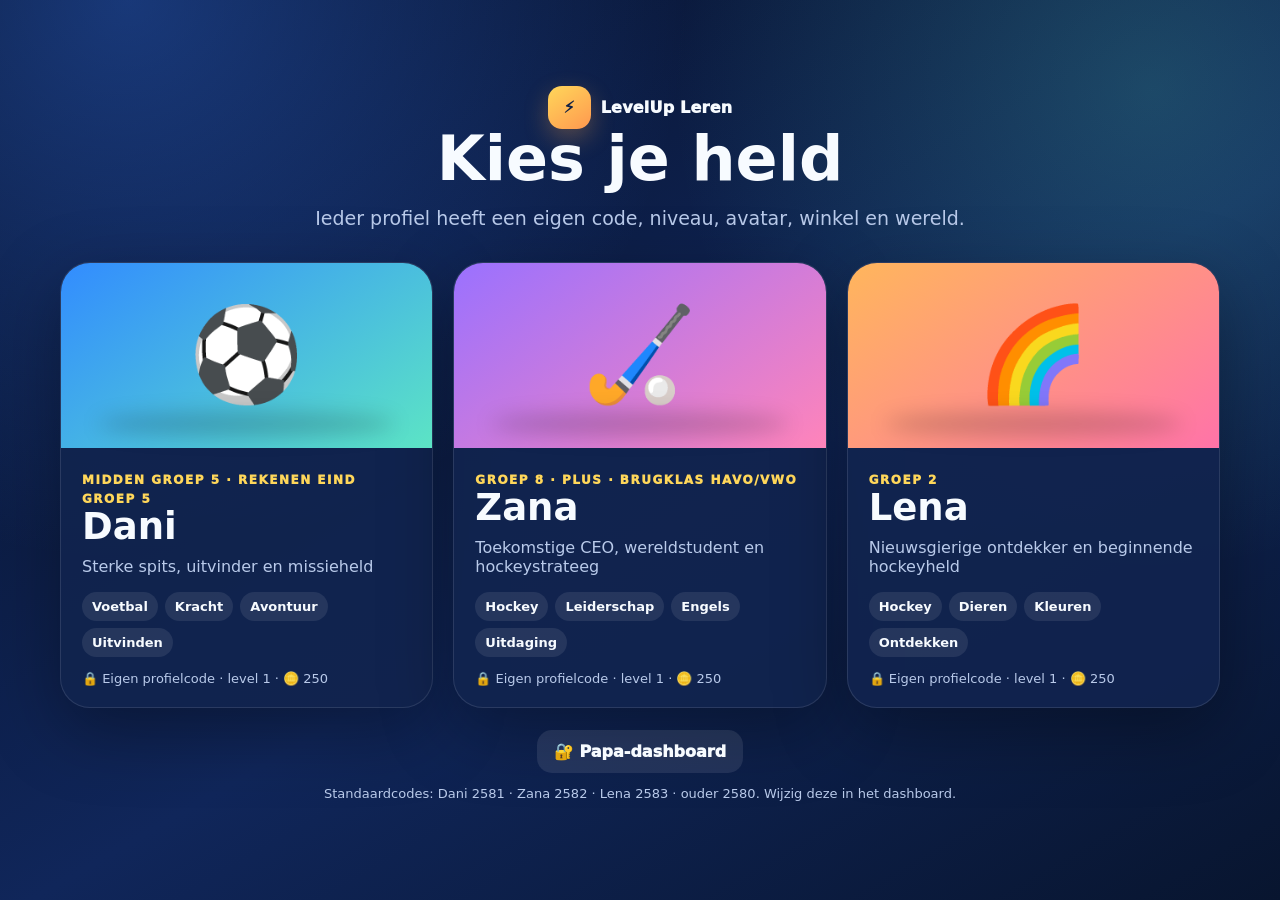
==== index.html @ 546d7b0c "v2" ====
<!doctype html>
<html lang="nl">
<head>
  <meta charset="utf-8">
  <meta name="viewport" content="width=device-width, initial-scale=1, viewport-fit=cover">
  <meta name="theme-color" content="#0b1535">
  <meta name="description" content="LevelUp Leren: adaptief leren, verhalen, spellen, avatars en een ouderdashboard voor Dani, Zana en Lena.">
  <title>LevelUp Leren</title>
  <link rel="manifest" href="manifest.webmanifest">
  <link rel="icon" href="icons/icon.svg" type="image/svg+xml">
  <link rel="stylesheet" href="styles.css">
</head>
<body>
  <div id="ambient" aria-hidden="true"></div>
  <div id="app"></div>
  <div id="modal-root"></div>
  <div id="toast" class="toast" role="status" aria-live="polite"></div>
  <script src="content.js" defer></script>
  <script src="app.js" defer></script>
</body>
</html>
---- styles.css ----
:root{
 --bg:#071129;--bg2:#10265a;--panel:rgba(17,36,78,.94);--panel2:#173773;--ink:#f7fbff;--muted:#b9caea;
 --gold:#ffd75a;--mint:#56e2c1;--pink:#ff7eb3;--purple:#8f7cff;--orange:#ff984f;--red:#ff6f7f;
 --line:rgba(255,255,255,.11);--shadow:0 22px 70px rgba(0,0,0,.34);--r:24px;--nav:86px;
}
*{box-sizing:border-box}html{min-height:100%;background:var(--bg);scroll-behavior:smooth}body{margin:0;min-height:100vh;font-family:Inter,ui-rounded,"Segoe UI",system-ui,-apple-system,sans-serif;color:var(--ink);background:radial-gradient(circle at 10% 0,rgba(54,123,255,.36),transparent 35rem),radial-gradient(circle at 90% 10%,rgba(86,226,193,.2),transparent 30rem),linear-gradient(150deg,var(--bg),var(--bg2) 56%,#08152f);overflow-x:hidden}button,input,select,textarea{font:inherit}button{color:inherit}.hidden{display:none!important}a{color:inherit}.muted{color:var(--muted)}.eyebrow{font-size:12px;font-weight:950;letter-spacing:1.5px;text-transform:uppercase;color:var(--gold)}h1,h2,h3,p{margin-top:0}h1{font-size:clamp(32px,6vw,62px);line-height:.98;margin-bottom:14px}h2{font-size:clamp(24px,3.8vw,37px);line-height:1.08;margin-bottom:10px}h3{font-size:19px;margin-bottom:8px}.lead{font-size:clamp(16px,2vw,19px);line-height:1.55;color:var(--muted)}
#ambient{position:fixed;inset:0;pointer-events:none;overflow:hidden;z-index:-1}#ambient:before,#ambient:after{content:"";position:absolute;border-radius:50%;filter:blur(4px);opacity:.4;animation:drift 14s ease-in-out infinite alternate}#ambient:before{width:260px;height:260px;background:rgba(143,124,255,.18);left:-80px;top:28%}#ambient:after{width:340px;height:340px;background:rgba(86,226,193,.12);right:-140px;bottom:3%;animation-duration:19s}@keyframes drift{to{transform:translate(70px,-45px) scale(1.15)}}
.app-shell{min-height:100vh;padding-bottom:calc(var(--nav) + env(safe-area-inset-bottom))}.topbar{position:sticky;top:0;z-index:30;display:flex;align-items:center;justify-content:space-between;gap:12px;padding:max(12px,env(safe-area-inset-top)) 18px 12px;background:rgba(5,13,33,.82);backdrop-filter:blur(20px);border-bottom:1px solid var(--line)}.brand{display:flex;align-items:center;gap:10px;font-weight:950;letter-spacing:.2px}.brand-mark{width:43px;height:43px;border-radius:14px;display:grid;place-items:center;color:#102044;background:linear-gradient(145deg,var(--gold),var(--orange));box-shadow:0 9px 24px rgba(255,167,70,.3)}.top-actions,.row-actions{display:flex;gap:8px;align-items:center}.content{width:min(1240px,calc(100% - 28px));margin:0 auto;padding:24px 0 44px}.card{position:relative;background:linear-gradient(145deg,rgba(25,56,116,.96),rgba(13,31,69,.97));border:1px solid var(--line);border-radius:var(--r);box-shadow:var(--shadow);padding:22px;overflow:hidden}.card.soft{box-shadow:none;background:rgba(255,255,255,.065)}.glass{background:rgba(255,255,255,.075);border:1px solid var(--line);border-radius:18px;padding:15px}.grid-2{display:grid;grid-template-columns:1fr 1fr;gap:18px}.grid-3{display:grid;grid-template-columns:repeat(3,1fr);gap:16px}.grid-4{display:grid;grid-template-columns:repeat(4,1fr);gap:14px}.section-head{display:flex;justify-content:space-between;align-items:flex-end;gap:14px;margin:28px 2px 13px}.section-head p{margin:0}.primary,.ghost,.danger,.answer,.nav-btn,.profile-tile,.shop-item,.game-tile{border:0;cursor:pointer}.primary,.ghost,.danger{border-radius:15px;padding:12px 17px;font-weight:950;transition:.18s}.primary{background:linear-gradient(135deg,var(--gold),var(--orange));color:#16213e;box-shadow:0 10px 24px rgba(255,176,60,.26)}.primary:hover,.ghost:hover,.shop-item:hover,.game-tile:hover{transform:translateY(-2px)}.primary:disabled,.ghost:disabled{opacity:.42;cursor:not-allowed;transform:none}.ghost{background:rgba(255,255,255,.09)}.danger{background:rgba(255,111,127,.14);color:#ffd8de}.icon-btn{width:44px;height:44px;border:0;border-radius:14px;background:rgba(255,255,255,.09);font-size:20px;cursor:pointer}.pill,.tag{display:inline-flex;align-items:center;gap:6px;border-radius:99px;padding:7px 10px;background:rgba(255,255,255,.085);font-size:13px;font-weight:850}.tag-row{display:flex;flex-wrap:wrap;gap:7px}.progress{height:13px;background:rgba(255,255,255,.1);border-radius:99px;overflow:hidden}.progress>span{display:block;width:var(--w,0%);height:100%;border-radius:inherit;background:linear-gradient(90deg,var(--mint),var(--gold));transition:width .5s}.stat-grid{display:grid;grid-template-columns:repeat(4,1fr);gap:12px}.stat{background:rgba(255,255,255,.07);padding:15px;border-radius:17px}.stat strong{display:block;font-size:28px}.stat small{color:var(--muted)}
.profile-screen{min-height:100vh;display:grid;place-items:center;padding:24px}.profile-wrap{width:min(1160px,100%);text-align:center}.profile-grid{display:grid;grid-template-columns:repeat(3,1fr);gap:20px;margin-top:28px}.profile-tile{text-align:left;padding:0;border-radius:30px;overflow:hidden;background:var(--panel);border:1px solid var(--line);box-shadow:var(--shadow);transition:.2s}.profile-tile:hover{transform:translateY(-7px)}.profile-art{height:185px;display:grid;place-items:center;font-size:92px;position:relative}.profile-art:after{content:"";position:absolute;inset:auto 10% 12px;height:24px;border-radius:50%;background:rgba(0,0,0,.18);filter:blur(10px)}.profile-tile.dani .profile-art{background:linear-gradient(145deg,#328cff,#5ce4c5)}.profile-tile.zana .profile-art{background:linear-gradient(145deg,#9a71ff,#ff84ba)}.profile-tile.lena .profile-art{background:linear-gradient(145deg,#ffb65c,#ff73a8)}.profile-body{padding:21px}.lock-note{display:flex;align-items:center;gap:8px;margin-top:14px;color:var(--muted);font-size:13px}
.hero{display:grid;grid-template-columns:1.38fr .62fr;gap:18px;margin-bottom:18px}.hero-copy{min-height:260px}.hero-copy:after{content:"";position:absolute;width:250px;height:250px;right:-70px;bottom:-100px;border-radius:50%;background:radial-gradient(circle,rgba(255,215,90,.42),transparent 67%)}.hero-avatar{display:grid;place-items:center;text-align:center}.avatar-bubble{width:180px;height:180px;border-radius:50%;display:grid;place-items:center;background:linear-gradient(145deg,rgba(255,255,255,.18),rgba(255,255,255,.04));border:1px solid var(--line);position:relative}.avatar-bubble .avatar{transform:scale(1.25);animation:idle 2.6s ease-in-out infinite}@keyframes idle{50%{transform:scale(1.25) translateY(-7px) rotate(1deg)}}.hero-stats{display:grid;grid-template-columns:repeat(3,1fr);gap:10px;margin-top:18px;max-width:680px}.hero-stat{display:flex;gap:10px;align-items:center;padding:12px 13px;border-radius:17px;background:rgba(255,255,255,.075)}.hero-stat strong{display:block;font-size:21px}.hero-stat small{color:var(--muted)}
.daily-list{display:grid;gap:10px}.mission{display:grid;grid-template-columns:52px 1fr auto;gap:12px;align-items:center;padding:12px;border-radius:18px;background:rgba(255,255,255,.065);border:1px solid transparent;transition:.18s}.mission:hover{border-color:rgba(255,215,90,.35)}.mission.done{opacity:.72}.mission-icon{width:50px;height:50px;display:grid;place-items:center;border-radius:16px;background:rgba(255,255,255,.1);font-size:25px}.mission strong{display:block}.mission small{color:var(--muted)}.mission .primary,.mission .ghost{padding:9px 12px}.activity-strip{display:flex;gap:9px;overflow:auto;padding:2px 0 8px}.activity-strip::-webkit-scrollbar{height:7px}.activity-strip::-webkit-scrollbar-thumb{background:rgba(255,255,255,.15);border-radius:99px}.activity-card{min-width:190px;flex:0 0 190px;padding:16px;border-radius:18px;background:rgba(255,255,255,.065);border:1px solid var(--line);cursor:pointer;transition:.18s}.activity-card:hover{transform:translateY(-3px);background:rgba(255,255,255,.095)}.activity-card .big{font-size:38px;margin-bottom:8px}.activity-card small{color:var(--muted)}
.bottom-nav{position:fixed;z-index:40;left:50%;bottom:max(9px,env(safe-area-inset-bottom));transform:translateX(-50%);width:min(770px,calc(100% - 18px));display:grid;grid-template-columns:repeat(6,1fr);gap:4px;padding:7px;border-radius:21px;background:rgba(5,13,33,.91);border:1px solid var(--line);backdrop-filter:blur(20px);box-shadow:var(--shadow)}.nav-btn{background:transparent;color:var(--muted);border-radius:14px;padding:7px 4px;font-size:11px;font-weight:850}.nav-btn span{display:block;font-size:20px;margin-bottom:2px}.nav-btn.active{background:rgba(255,255,255,.1);color:var(--ink)}
.task-shell{width:min(980px,calc(100% - 24px));margin:0 auto;padding:18px 0 78px}.task-top{display:flex;gap:12px;align-items:center;margin-bottom:14px}.task-top .progress{flex:1}.timer{font-variant-numeric:tabular-nums;font-weight:950;min-width:66px;text-align:right}.task-card{padding:clamp(18px,4vw,34px)}.task-meta{display:flex;flex-wrap:wrap;gap:7px;margin-bottom:14px}.question-count{display:flex;gap:5px;flex-wrap:wrap;margin:12px 0 20px}.question-dot{width:18px;height:8px;border-radius:99px;background:rgba(255,255,255,.12)}.question-dot.current{background:var(--gold);transform:scaleY(1.5)}.question-dot.good{background:var(--mint)}.question-dot.bad{background:var(--red)}.question-box{font-size:clamp(25px,4vw,42px);line-height:1.18;margin:13px 0 18px}.answer-grid{display:grid;gap:10px}.answer{padding:15px 17px;text-align:left;border-radius:16px;background:rgba(255,255,255,.08);border:2px solid transparent;font-weight:850}.answer:hover{border-color:rgba(255,215,90,.42)}.answer.selected{border-color:var(--gold);background:rgba(255,215,90,.13)}.answer.correct{border-color:var(--mint);background:rgba(86,226,193,.14)}.answer.wrong{border-color:var(--red);background:rgba(255,111,127,.13)}.answer-input{width:100%;padding:16px 17px;border-radius:16px;background:rgba(4,13,33,.52);border:2px solid var(--line);color:var(--ink);font-size:22px}.feedback{margin:15px 0;padding:14px 16px;border-radius:16px;line-height:1.5}.feedback.good{background:rgba(86,226,193,.14);border:1px solid rgba(86,226,193,.35)}.feedback.bad{background:rgba(255,111,127,.12);border:1px solid rgba(255,111,127,.34)}.task-actions{display:flex;justify-content:space-between;align-items:center;gap:12px;margin-top:18px}.story{font-family:Georgia,"Times New Roman",serif;font-size:clamp(18px,2.6vw,22px);line-height:1.75;background:#fffdf4;color:#1d2a3d;padding:clamp(20px,4vw,36px);border-radius:21px;max-height:58vh;overflow:auto;box-shadow:inset 0 0 0 1px #e7dfc5}.story.zana{font-size:clamp(17px,2vw,20px);line-height:1.78}.story.lena{font-family:Inter,ui-rounded,sans-serif;font-size:clamp(22px,4vw,30px);line-height:1.6;text-align:center}.story p{margin-bottom:1.05em}.reading-tools{display:flex;flex-wrap:wrap;gap:9px;margin-top:13px}.pace{padding:9px 12px;border-radius:13px;background:rgba(255,255,255,.07);color:var(--muted)}
.focus-stage{height:min(58vh,470px);min-height:330px;position:relative;border-radius:22px;overflow:hidden;background:linear-gradient(180deg,#8cd7ff,#c7efff 53%,#73c57d 54%);border:1px solid var(--line)}.focus-target{position:absolute;width:76px;height:76px;border:0;border-radius:50%;display:grid;place-items:center;font-size:47px;background:rgba(255,255,255,.9);box-shadow:0 12px 28px rgba(0,0,0,.24);cursor:pointer;transition:left .2s,top .2s,transform .12s}.focus-target:active{transform:scale(.82)}.focus-face{animation:wobble .65s infinite alternate}@keyframes wobble{to{transform:rotate(9deg) scale(1.08)}}.focus-hud{display:grid;grid-template-columns:repeat(3,1fr);gap:10px;margin:12px 0}.focus-hud .stat{text-align:center}
.games-grid{display:grid;grid-template-columns:repeat(4,1fr);gap:14px}.game-tile{padding:18px;text-align:left;border-radius:21px;background:linear-gradient(145deg,rgba(255,255,255,.105),rgba(255,255,255,.045));border:1px solid var(--line);transition:.18s}.game-tile .big{font-size:44px}.game-board{display:grid;gap:8px;margin:20px auto;max-width:560px}.ttt{grid-template-columns:repeat(3,1fr);max-width:390px}.ttt button{aspect-ratio:1;border:0;border-radius:17px;background:rgba(255,255,255,.1);font-size:55px;cursor:pointer}.connect{grid-template-columns:repeat(7,1fr);background:#2671dd;padding:10px;border-radius:18px}.connect button{aspect-ratio:1;border:0;border-radius:50%;background:#eaf3ff;box-shadow:inset 0 3px 7px rgba(0,0,0,.2);cursor:pointer}.connect button.p1{background:#ffda4d}.connect button.p2{background:#ff6177}.sudoku{grid-template-columns:repeat(var(--n,4),1fr);max-width:520px}.sudoku input{width:100%;aspect-ratio:1;text-align:center;border:1px solid rgba(255,255,255,.18);background:rgba(255,255,255,.08);color:var(--ink);font-size:24px;border-radius:8px}.sudoku input.fixed{background:rgba(255,215,90,.18);font-weight:950}.memory{grid-template-columns:repeat(4,1fr);max-width:520px}.memory button{aspect-ratio:1;border:0;border-radius:16px;background:rgba(255,255,255,.1);font-size:34px;cursor:pointer;transform-style:preserve-3d}.memory button.open{background:rgba(255,255,255,.9)}
.market-layout{display:grid;grid-template-columns:1.15fr .85fr;gap:18px}.avatar-studio{min-height:420px;display:grid;place-items:center;background:radial-gradient(circle at 50% 35%,rgba(255,255,255,.18),transparent 13rem),linear-gradient(180deg,#88c9ff,#dccdff 52%,#f6d8bc 53%);border-radius:22px;position:relative;overflow:hidden}.avatar{width:145px;height:245px;position:relative;filter:drop-shadow(0 15px 12px rgba(0,0,0,.23))}.avatar .head{position:absolute;left:37px;top:12px;width:72px;height:83px;border-radius:48% 48% 45% 45%;background:var(--skin,#d99b6c);z-index:3}.avatar .hair{position:absolute;left:31px;top:3px;width:84px;height:44px;border-radius:50% 50% 30% 30%;background:var(--hair,#50301d);z-index:5}.avatar .eyes{position:absolute;left:49px;top:48px;width:48px;display:flex;justify-content:space-between;z-index:6}.avatar .eyes i{width:7px;height:9px;border-radius:50%;background:#17213b}.avatar .mouth{position:absolute;left:62px;top:72px;width:22px;height:8px;border-bottom:3px solid #712f3a;border-radius:50%;z-index:6}.avatar .body{position:absolute;left:24px;top:91px;width:98px;height:92px;border-radius:25px 25px 12px 12px;background:var(--top,#3179ef);z-index:2}.avatar .legs{position:absolute;left:35px;top:174px;width:76px;height:67px;background:linear-gradient(90deg,var(--bottom,#233d73) 0 42%,transparent 42% 58%,var(--bottom,#233d73) 58%);z-index:1}.avatar .arms{position:absolute;left:8px;top:102px;width:130px;height:20px;border-radius:20px;background:linear-gradient(90deg,var(--skin,#d99b6c) 0 18%,transparent 18% 82%,var(--skin,#d99b6c) 82%);z-index:1}.avatar .accessory{position:absolute;left:41px;top:30px;font-size:55px;z-index:8}.avatar .pet{position:absolute;left:104px;top:188px;font-size:45px;z-index:8}.avatar .emote{position:absolute;left:-50px;top:22px;font-size:43px;animation:floaty 1.5s ease-in-out infinite alternate}@keyframes floaty{to{transform:translateY(-12px) rotate(8deg)}}.custom-controls{display:grid;grid-template-columns:1fr 1fr;gap:10px;margin-top:14px}.shop-tabs{display:flex;gap:7px;overflow:auto;margin-bottom:13px}.shop-grid{display:grid;grid-template-columns:repeat(3,1fr);gap:10px}.shop-item{padding:14px;border-radius:18px;text-align:center;background:rgba(255,255,255,.07);border:1px solid var(--line);transition:.18s}.shop-item .art{font-size:42px;min-height:54px}.shop-item.owned{border-color:rgba(86,226,193,.5)}.shop-item.equipped{background:rgba(86,226,193,.13)}.shop-item small{display:block;color:var(--muted);margin-top:4px}.world-grid{display:grid;grid-template-columns:repeat(5,1fr);gap:8px;min-height:360px;padding:14px;border-radius:22px;background:linear-gradient(#87d1ff 0 47%,#73bf70 48%);position:relative}.world-cell{min-height:82px;border:2px dashed rgba(255,255,255,.38);border-radius:14px;display:grid;place-items:center;font-size:42px;background:rgba(255,255,255,.08);cursor:pointer}.inventory{display:flex;gap:8px;overflow:auto;padding:8px 0}.inventory button{min-width:76px;padding:9px;border:0;border-radius:14px;background:rgba(255,255,255,.09);font-size:31px;cursor:pointer}.inventory button.selected{box-shadow:inset 0 0 0 3px var(--gold)}
.alert{padding:13px 15px;border-radius:16px;margin:9px 0;display:grid;grid-template-columns:auto 1fr auto;gap:11px;align-items:center}.alert.red{background:rgba(255,111,127,.13);border:1px solid rgba(255,111,127,.34)}.alert.amber{background:rgba(255,215,90,.12);border:1px solid rgba(255,215,90,.3)}.alert.green{background:rgba(86,226,193,.12);border:1px solid rgba(86,226,193,.3)}.traffic{width:16px;height:16px;border-radius:50%;background:currentColor}.table-wrap{overflow:auto;border-radius:17px}table{width:100%;border-collapse:collapse;min-width:780px}th,td{padding:12px 11px;text-align:left;border-bottom:1px solid rgba(255,255,255,.08)}th{font-size:12px;color:var(--muted);text-transform:uppercase;letter-spacing:.8px}.mini-chart{height:120px;display:flex;align-items:flex-end;gap:6px;padding-top:10px}.mini-chart i{flex:1;min-width:8px;border-radius:7px 7px 2px 2px;background:linear-gradient(var(--gold),var(--orange));height:var(--h,10%);position:relative}.mini-chart i:hover:after{content:attr(data-v);position:absolute;bottom:100%;left:50%;transform:translateX(-50%);background:#fff;color:#17213e;padding:4px 6px;border-radius:7px;font-size:11px;white-space:nowrap}.settings-grid{display:grid;grid-template-columns:1fr 1fr;gap:14px}label{display:grid;gap:7px;font-weight:850}label small{font-weight:500;color:var(--muted)}input,select,textarea{border:1px solid var(--line);border-radius:13px;padding:12px;background:#0b214e;color:var(--ink)}.toggle{display:flex;justify-content:space-between;align-items:center;gap:12px;padding:13px;border-radius:15px;background:rgba(255,255,255,.06)}
.modal-backdrop{position:fixed;inset:0;z-index:100;background:rgba(2,8,24,.8);backdrop-filter:blur(12px);display:grid;place-items:center;padding:20px}.modal{width:min(580px,100%);max-height:90vh;overflow:auto;text-align:center}.pin-dots{display:flex;justify-content:center;gap:10px;margin:18px 0}.pin-dot{width:17px;height:17px;border-radius:50%;background:rgba(255,255,255,.15)}.pin-dot.filled{background:var(--gold)}.keypad{display:grid;grid-template-columns:repeat(3,1fr);gap:9px;max-width:340px;margin:0 auto}.keypad button{height:58px;border:0;border-radius:16px;background:rgba(255,255,255,.09);font-size:22px;font-weight:950;cursor:pointer}.reward{position:fixed;inset:0;z-index:110;display:grid;place-items:center;background:rgba(2,8,24,.78);backdrop-filter:blur(12px);padding:20px}.reward-box{text-align:center;width:min(590px,100%)}.reward-icon{font-size:95px;animation:reward .8s both}@keyframes reward{0%{transform:scale(.1) rotate(-20deg)}65%{transform:scale(1.25) rotate(8deg)}100%{transform:scale(1)}}.confetti{position:fixed;top:-25px;width:10px;height:18px;border-radius:3px;z-index:120;animation:fall 1.8s linear forwards}@keyframes fall{to{transform:translateY(110vh) rotate(720deg)}}.coin-fly{position:fixed;z-index:130;font-size:28px;animation:coinFly .9s ease-in forwards}@keyframes coinFly{to{transform:translate(42vw,-48vh) scale(.4) rotate(360deg);opacity:0}}.toast{position:fixed;z-index:150;left:50%;bottom:95px;transform:translate(-50%,28px);opacity:0;pointer-events:none;max-width:calc(100% - 26px);background:#fff;color:#15213f;padding:12px 16px;border-radius:14px;box-shadow:var(--shadow);font-weight:850;transition:.22s}.toast.show{opacity:1;transform:translate(-50%,0)}
@media(max-width:980px){.grid-4,.games-grid{grid-template-columns:repeat(2,1fr)}.market-layout{grid-template-columns:1fr}.profile-grid{grid-template-columns:1fr 1fr}.hero{grid-template-columns:1fr}.hero-avatar{display:none}.shop-grid{grid-template-columns:repeat(4,1fr)}}
@media(max-width:720px){:root{--nav:78px}.content{width:calc(100% - 18px);padding-top:14px}.topbar{padding-left:10px;padding-right:10px}.card{padding:17px;border-radius:20px}.grid-2,.grid-3{grid-template-columns:1fr}.stat-grid{grid-template-columns:1fr 1fr}.profile-grid{grid-template-columns:1fr}.profile-art{height:145px}.profile-tile{display:grid;grid-template-columns:135px 1fr}.profile-art{height:100%}.hero-stats{grid-template-columns:1fr}.bottom-nav{grid-template-columns:repeat(6,1fr);width:calc(100% - 12px);padding:5px}.nav-btn{font-size:9px}.nav-btn span{font-size:19px}.mission{grid-template-columns:45px 1fr auto}.mission-icon{width:43px;height:43px}.task-actions{flex-direction:column;align-items:stretch}.task-actions button{width:100%}.games-grid,.grid-4{grid-template-columns:1fr 1fr}.shop-grid{grid-template-columns:repeat(3,1fr)}.world-cell{min-height:60px;font-size:32px}.settings-grid{grid-template-columns:1fr}.custom-controls{grid-template-columns:1fr}.story{max-height:62vh}.focus-stage{min-height:390px}}
@media(max-width:430px){.profile-tile{grid-template-columns:100px 1fr}.profile-art{font-size:60px}.profile-body{padding:16px}.games-grid,.grid-4,.shop-grid{grid-template-columns:1fr 1fr}.stat-grid{gap:8px}.stat{padding:12px}.stat strong{font-size:23px}.world-grid{grid-template-columns:repeat(4,1fr)}.bottom-nav .nav-btn:nth-child(5){display:none}.bottom-nav{grid-template-columns:repeat(5,1fr)}}
@media(prefers-reduced-motion:reduce){*,*:before,*:after{animation-duration:.001ms!important;transition-duration:.001ms!important}}
.alert.red .traffic{background:var(--red)}.alert.amber .traffic{background:var(--gold)}.alert.green .traffic{background:var(--mint)}
.activity-card strong,.activity-card small{display:block}
@media(max-width:720px){.section-head{flex-direction:column;align-items:flex-start}.section-head>p{max-width:100%}}
@media(max-width:430px){.bottom-nav .nav-btn:nth-child(5){display:block}.bottom-nav{grid-template-columns:repeat(6,1fr)}.nav-btn{font-size:8px;padding-left:1px;padding-right:1px}.nav-btn span{font-size:18px}}
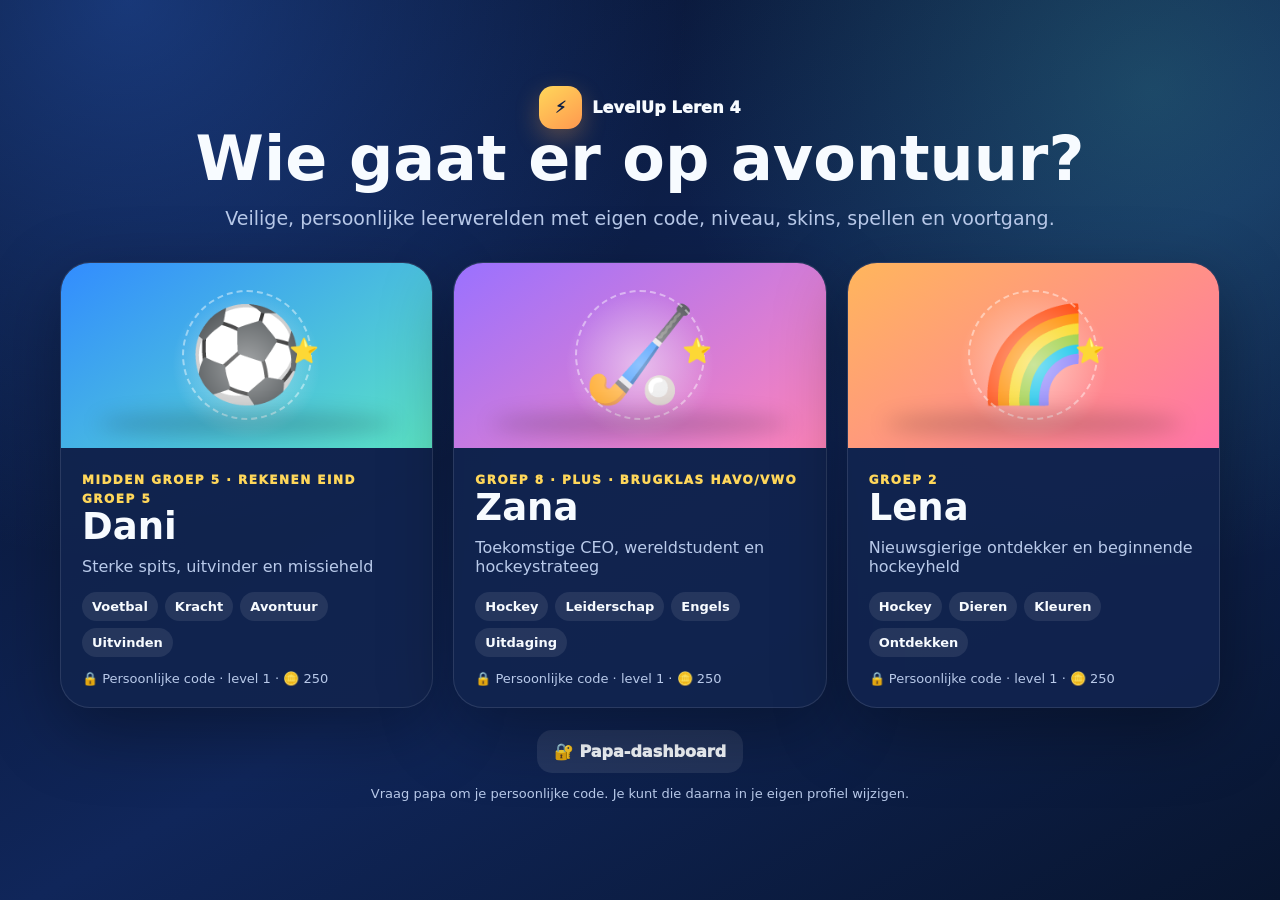
==== commit 83d6b728: "v3" ====
--- a/index.html
+++ b/index.html
@@ -5,10 +5,11 @@
   <meta name="viewport" content="width=device-width, initial-scale=1, viewport-fit=cover">
   <meta name="theme-color" content="#0b1535">
   <meta name="description" content="LevelUp Leren: adaptief leren, verhalen, spellen, avatars en een ouderdashboard voor Dani, Zana en Lena.">
-  <title>LevelUp Leren</title>
+  <title>LevelUp Leren 4.0</title>
   <link rel="manifest" href="manifest.webmanifest">
   <link rel="icon" href="icons/icon.svg" type="image/svg+xml">
   <link rel="stylesheet" href="styles.css">
+  <link rel="stylesheet" href="styles-v4.css">
 </head>
 <body>
   <div id="ambient" aria-hidden="true"></div>
@@ -16,6 +17,8 @@
   <div id="modal-root"></div>
   <div id="toast" class="toast" role="status" aria-live="polite"></div>
   <script src="content.js" defer></script>
+  <script src="content-v4.js" defer></script>
   <script src="app.js" defer></script>
+  <script src="app-v4.js" defer></script>
 </body>
 </html>
--- a/styles-v4.css
+++ b/styles-v4.css
@@ -0,0 +1,37 @@
+/* LevelUp Leren 4.0 visual and interaction layer */
+:root{--v4-glow:0 0 28px rgba(101,209,255,.25)}
+body{overflow-x:hidden}
+#ambient:before,#ambient:after{content:"";position:fixed;pointer-events:none;z-index:-1;border-radius:50%;filter:blur(5px);animation:ambientFloat 14s ease-in-out infinite alternate}
+#ambient:before{width:38vw;height:38vw;left:-12vw;top:12vh;background:radial-gradient(circle,rgba(79,205,255,.14),transparent 70%)}
+#ambient:after{width:34vw;height:34vw;right:-10vw;top:34vh;background:radial-gradient(circle,rgba(255,114,207,.12),transparent 70%);animation-delay:-5s}
+@keyframes ambientFloat{to{transform:translate(8vw,-5vh) scale(1.12)}}
+.v4-profile .profile-tile{position:relative;isolation:isolate}
+.profile-art-v4{position:relative;overflow:hidden}
+.profile-art-v4:before{content:"";position:absolute;inset:0;background:radial-gradient(circle at 50% 55%,rgba(255,255,255,.5),transparent 35%);animation:pulseAura 3.5s ease-in-out infinite}
+.profile-orbit{position:absolute;width:130px;height:130px;border:2px dashed rgba(255,255,255,.45);border-radius:50%;animation:spin 14s linear infinite}
+.profile-orbit:after{content:"⭐";position:absolute;right:-9px;top:45px;font-size:24px}
+@keyframes spin{to{transform:rotate(360deg)}}
+@keyframes pulseAura{50%{transform:scale(1.18);opacity:.65}}
+.parent-entry{font-size:16px}
+.v4-hero{position:relative}.floating-shapes i{position:absolute;font-style:normal;font-size:28px;opacity:.3;animation:floatShape 4s ease-in-out infinite}.floating-shapes i:nth-child(1){right:15%;top:14%}.floating-shapes i:nth-child(2){right:5%;top:45%;animation-delay:-1.1s}.floating-shapes i:nth-child(3){right:22%;bottom:8%;animation-delay:-2.2s}@keyframes floatShape{50%{transform:translateY(-14px) rotate(10deg)}}
+.world-window{position:relative;min-height:300px;border-radius:24px;overflow:hidden;display:grid;place-items:center;background:linear-gradient(#6fcaff 0 58%,#6ec66f 58%);box-shadow:inset 0 0 0 1px rgba(255,255,255,.3)}
+.world-window:after{content:"";position:absolute;inset:auto 0 0;height:48%;background:linear-gradient(transparent,rgba(0,0,0,.12));pointer-events:none}
+.world-window .avatar-bubble{z-index:2}.cloud{position:absolute;font-size:42px;opacity:.8;animation:cloudMove 9s linear infinite}.cloud.c1{top:15%;left:-20%}.cloud.c2{top:28%;left:-35%;animation-delay:-4.5s}@keyframes cloudMove{to{left:115%}}
+.story-universe{position:relative;overflow:hidden}.story-universe:after{content:"📚 ✨ 🗺️ ✨ 📖";position:absolute;right:-10px;bottom:-12px;font-size:32px;opacity:.12;transform:rotate(-8deg)}
+.learn-tabs,.world-tabs{display:flex;gap:9px;overflow:auto;padding:4px 0 14px}.learn-tabs button{white-space:nowrap}.lesson-tile{position:relative;overflow:hidden}.lesson-tile:after{content:"";position:absolute;inset:auto -25% -60% -25%;height:70%;border-radius:50%;background:rgba(255,255,255,.08);transition:.3s}.lesson-tile:hover:after{transform:translateY(-20px)}.lesson-tile.mastered{border-color:rgba(79,229,176,.6)}
+.roadmap{overflow:auto}.roadmap-line{display:flex;align-items:stretch;gap:0;min-width:800px;margin-top:22px}.road-stop{position:relative;flex:1;padding:18px 14px 16px;text-align:center;background:rgba(255,255,255,.05);border-top:4px solid rgba(255,255,255,.15)}.road-stop:before{content:"";position:absolute;width:18px;height:18px;border-radius:50%;background:#647798;top:-11px;left:calc(50% - 9px)}.road-stop.active{border-color:var(--accent)}.road-stop.active:before{background:var(--accent);box-shadow:0 0 18px var(--accent)}.road-stop.next{border-color:var(--accent-2)}.road-stop.next:before{background:var(--accent-2)}.road-stop strong,.road-stop span{display:block}.road-stop span{color:var(--muted);font-size:13px;margin-top:5px}
+.skill-dashboard{display:grid;gap:12px}.skill-v4{display:grid;grid-template-columns:minmax(170px,1.25fr) minmax(180px,2fr) auto;gap:13px;align-items:center;padding:10px 0;border-bottom:1px solid rgba(255,255,255,.07)}.skill-v4:last-child{border-bottom:0}.skill-v4 small{display:block;color:var(--muted);margin-top:3px}
+.horn{animation:hornPulse 2.2s ease-in-out infinite}.task-horn{flex:0 0 auto}@keyframes hornPulse{50%{transform:scale(1.09);box-shadow:0 0 0 7px rgba(255,211,76,.08)}}
+.mega-horn{display:flex;align-items:center;justify-content:center;gap:12px;width:100%;border:0;border-radius:20px;padding:17px;background:linear-gradient(135deg,#ffd54d,#ff9a45);color:#16213e;font-weight:950;font-size:19px;box-shadow:0 12px 28px rgba(255,164,55,.28);cursor:pointer;margin:12px 0}.mega-horn span{font-size:34px;animation:hornWiggle 1.6s ease-in-out infinite}.mega-horn.small{max-width:430px;margin:12px auto}.mega-horn:hover{transform:translateY(-2px)}@keyframes hornWiggle{30%{transform:rotate(-10deg)}60%{transform:rotate(8deg)}}
+.lena-task .task-card{background:linear-gradient(145deg,rgba(64,38,110,.97),rgba(37,52,112,.97));border:2px solid rgba(255,255,255,.16)}.lena-question{font-size:clamp(27px,5vw,42px)!important;text-align:center;line-height:1.24}.question-icon{display:block;font-size:clamp(48px,9vw,90px);margin-bottom:8px;filter:drop-shadow(0 8px 8px rgba(0,0,0,.22));animation:bob 2.2s ease-in-out infinite}@keyframes bob{50%{transform:translateY(-7px) rotate(3deg)}}
+.lena-answers{grid-template-columns:1fr 1fr;gap:15px}.lena-answers .answer{min-height:112px;text-align:center;display:flex;flex-direction:column;justify-content:center;align-items:center;font-size:clamp(20px,4vw,30px);border-radius:25px;background:linear-gradient(145deg,rgba(255,255,255,.16),rgba(255,255,255,.08))}.lena-option-icon{font-size:36px;margin-bottom:5px}.lena-answers .answer:nth-child(1){border-color:rgba(255,111,166,.34)}.lena-answers .answer:nth-child(2){border-color:rgba(80,218,255,.34)}.lena-answers .answer:nth-child(3){border-color:rgba(255,218,72,.34)}.lena-answers .answer:nth-child(4){border-color:rgba(95,235,166,.34)}
+.story.lena{font-size:clamp(23px,4.5vw,32px);line-height:1.75;border:4px solid rgba(255,213,86,.45);background:#fffdf6}.reading-coach-status{display:flex;justify-content:space-between;gap:12px;align-items:center;margin:14px 0;padding:13px 16px;border-radius:16px;background:rgba(70,214,189,.1);border:1px solid rgba(70,214,189,.3)}.reading-coach-status span{color:var(--muted)}
+.smart-input-wrap{display:grid;gap:10px}.quick-keys{display:flex;flex-wrap:wrap;gap:8px}.quick-keys button{border:0;border-radius:13px;background:rgba(255,255,255,.1);color:var(--text);padding:10px 15px;font-weight:900;cursor:pointer}.quick-keys button:hover{background:rgba(255,255,255,.18)}
+.inline-help{margin-top:9px;padding:8px 12px}.level-change{margin:13px 0;padding:13px;border-radius:15px;font-weight:900;background:rgba(255,255,255,.08)}.level-change small{display:block;font-weight:500;color:var(--muted);margin-top:4px}.level-change.up{border:1px solid rgba(71,228,174,.45)}.level-change.down{border:1px solid rgba(255,195,66,.4)}
+.lesson-visual{min-height:220px;display:grid;place-items:center;padding:25px;border-radius:24px;background:radial-gradient(circle at 50% 25%,rgba(91,197,255,.17),rgba(255,255,255,.045));overflow:hidden}.lesson-text{font-size:clamp(19px,3vw,25px);line-height:1.65;margin:22px 0}.lesson-equation{font-size:clamp(32px,8vw,72px);font-weight:950;letter-spacing:2px;text-align:center;filter:drop-shadow(0 8px 10px rgba(0,0,0,.23))}.frac{display:inline-grid;vertical-align:middle;margin:0 8px}.frac b:first-child{border-bottom:3px solid;padding:0 9px}.lesson-pitch{position:relative;width:min(530px,100%);min-height:190px;border:5px solid white;border-radius:16px;background:linear-gradient(90deg,#45a758 50%,#3e9b50 50%);display:grid;grid-template-columns:repeat(3,1fr);align-items:center;justify-items:center;font-size:40px}.lesson-pitch:before{content:"";position:absolute;left:50%;top:0;bottom:0;border-left:4px solid white}.lesson-pitch i{position:absolute;width:74px;height:74px;border:3px dashed #ffd64a;border-radius:50%;bottom:10px}.lesson-pitch i:nth-of-type(1){left:23%}.lesson-pitch i:nth-of-type(2){right:23%}.fraction-circle{width:220px;height:220px;border-radius:50%;display:grid;grid-template-columns:1fr 1fr;overflow:hidden;border:8px solid #fff;transform:rotate(45deg);animation:slowPulse 3s ease-in-out infinite}.fraction-circle i{background:#ffb954;border:3px solid white}.fraction-circle i:nth-child(2),.fraction-circle i:nth-child(3){background:#55d5c0}@keyframes slowPulse{50%{transform:rotate(45deg) scale(1.05)}}.digital-clock{font-family:ui-monospace,monospace;font-size:clamp(55px,12vw,105px);background:#07101e;color:#75ff9e;border:8px solid #394559;border-radius:22px;padding:20px 32px;box-shadow:inset 0 0 20px #000,0 14px 35px rgba(0,0,0,.3)}.digital-clock b{color:#ffe06c}.time-line{display:flex;align-items:center;gap:20px;font-size:clamp(24px,5vw,48px);font-weight:900}.time-line i{font-size:18px;color:var(--accent);font-style:normal}.balance{display:flex;align-items:center;gap:25px;font-size:clamp(27px,6vw,58px);font-weight:950}.balance i{font-style:normal;font-size:70px}.source-cards{display:flex;gap:15px;flex-wrap:wrap;justify-content:center}.source-cards span{padding:18px;border-radius:18px;background:rgba(255,255,255,.1);font-size:22px;font-weight:900}.checklist,.bias-lens{font-size:clamp(24px,5vw,48px);line-height:1.5;font-weight:850}.letter-stage{display:flex;flex-direction:column;align-items:center}.letter-stage b{font-size:140px;line-height:1}.letter-stage span{font-size:46px;color:var(--accent)}.picture-row,.compare-groups{font-size:clamp(28px,6vw,58px);text-align:center}.compare-groups{display:flex;gap:24px;align-items:center}.compare-groups b{color:var(--accent)}
+.animated-game{position:relative;overflow:hidden}.animated-game:before{content:"";position:absolute;width:100px;height:100px;border-radius:50%;background:rgba(255,255,255,.09);right:-40px;top:-40px;transition:.4s}.animated-game:hover:before{transform:scale(2.6)}.duo-badge{display:inline-block;margin-top:8px;padding:6px 9px;border-radius:99px;background:rgba(81,218,196,.15);font-size:12px;font-weight:850;color:var(--accent-2)}.mode-grid{display:grid;grid-template-columns:1fr 1fr;gap:14px}.game-mode{border:1px solid rgba(255,255,255,.14);border-radius:20px;background:rgba(255,255,255,.07);color:var(--text);padding:22px;cursor:pointer;text-align:center}.game-mode span{display:block;font-size:60px}.game-mode strong,.game-mode small{display:block}.game-mode small{color:var(--muted);margin-top:5px}.game-controls{text-align:center;display:flex;justify-content:center;gap:9px;flex-wrap:wrap;margin-top:16px}.connect-arrows{display:grid;grid-template-columns:repeat(7,1fr);width:min(560px,100%);margin:0 auto 5px;gap:4px}.connect-arrows button{border:0;background:transparent;color:var(--accent);font-size:22px;cursor:pointer}.simon-board{display:grid;grid-template-columns:1fr 1fr;gap:14px;width:min(440px,100%);margin:24px auto}.simon-board button{min-height:130px;border:0;border-radius:28px;background:rgba(255,255,255,.1);font-size:60px;cursor:pointer;transition:.15s}.simon-board button.flash{transform:scale(1.08);background:#fff;box-shadow:0 0 55px rgba(255,255,255,.75)}.tap-duel{display:grid;grid-template-columns:1fr 1fr;gap:12px;min-height:320px}.tap-duel button{border:0;border-radius:26px;background:linear-gradient(145deg,#2d64cf,#172e68);color:white;font-size:45px;font-weight:950;display:flex;flex-direction:column;justify-content:center;align-items:center;cursor:pointer}.tap-duel.go button{background:linear-gradient(145deg,#24c978,#18814f);animation:goPulse .5s infinite alternate}.tap-duel.done button{opacity:.6}@keyframes goPulse{to{filter:brightness(1.35)}}.maze{display:grid;grid-template-columns:repeat(var(--cols),1fr);gap:2px;width:min(570px,100%);margin:18px auto;background:#111a34;padding:6px;border-radius:16px}.maze i{aspect-ratio:1;display:grid;place-items:center;font-style:normal;font-size:clamp(15px,4vw,28px);border-radius:3px}.maze .wall{background:#274d8b;box-shadow:inset 0 0 0 1px rgba(255,255,255,.07)}.maze .path{background:#d8ecff}.maze-controls{display:grid;grid-template-columns:repeat(3,70px);justify-content:center;gap:7px}.maze-controls button{width:70px;height:58px;border:0;border-radius:14px;background:rgba(255,255,255,.1);font-size:28px;cursor:pointer}.maze-controls button:nth-child(1){grid-column:2}.maze-controls button:nth-child(2){grid-column:1}.maze-controls button:nth-child(3){grid-column:3}.maze-controls button:nth-child(4){grid-column:2}.word-answer{font-size:clamp(32px,8vw,70px);font-weight:950;letter-spacing:7px;text-align:center;margin:25px}.letter-bank,.pattern-buttons{display:flex;justify-content:center;gap:10px;flex-wrap:wrap}.letter-bank button,.pattern-buttons button{width:70px;height:70px;border:0;border-radius:17px;background:rgba(255,255,255,.11);color:var(--text);font-size:30px;font-weight:950;cursor:pointer}.pattern-input{text-align:center;min-height:70px;font-size:42px;margin:20px}.center-result{text-align:center}
+.coin-wallet{padding:12px 17px;border-radius:18px;background:linear-gradient(135deg,#ffd750,#ffa845);color:#1a2440;font-weight:950;box-shadow:0 9px 25px rgba(255,176,66,.25)}.avatar-panel,.shop-panel{overflow:hidden}.avatar-studio.premium{background:radial-gradient(circle at 50% 30%,rgba(255,255,255,.19),rgba(255,255,255,.035));border-radius:25px}.v4-shop{grid-template-columns:repeat(auto-fill,minmax(130px,1fr))}.shop-art{animation:shopFloat 3s ease-in-out infinite}@keyframes shopFloat{50%{transform:translateY(-6px) rotate(3deg)}}.shop-item em{display:block;font-style:normal;font-size:16px;margin-top:4px}.world-tabs{padding:0 0 13px}.world-tab{border:1px solid rgba(255,255,255,.12);border-radius:17px;background:rgba(255,255,255,.06);color:var(--text);padding:11px 15px;white-space:nowrap;cursor:pointer;font-weight:850}.world-tab span{font-size:24px;margin-right:5px}.world-tab.active{background:linear-gradient(135deg,var(--accent),var(--accent-2));color:#14203d}.world-builder{padding:14px}.world-scene-v4{position:relative;min-height:620px;border-radius:26px;overflow:hidden;background:linear-gradient(#79cfff 0 58%,#67b965 58%);box-shadow:inset 0 0 0 2px rgba(255,255,255,.25),0 20px 45px rgba(0,0,0,.25)}.sky-sunset{background:linear-gradient(#7654ba 0,#ff9c77 48%,#80b96a 49%)}.sky-neon{background:linear-gradient(#071731 0,#1b285f 58%,#373b58 59%)}.sky-space{background:radial-gradient(circle at 70% 15%,#5a6cd4,#080e25 55%)}.sky-night{background:linear-gradient(#0a1534 0,#28356c 58%,#2c6648 59%)}.sky-rainbow{background:linear-gradient(#78ceff 0 42%,#f8c4f0 43%,#9ed66c 60%)}.sky-ocean{background:linear-gradient(#7bd4ff 0 32%,#1e9bd2 33%,#075c9c 100%)}.sky-jungle{background:linear-gradient(#4ea8c4 0 45%,#337d47 46%)}.sun-moon{position:absolute;right:8%;top:7%;width:90px;height:90px;border-radius:50%;background:#ffe46e;box-shadow:0 0 60px rgba(255,228,110,.7)}.sky-night .sun-moon,.sky-space .sun-moon{background:#e8ecff;box-shadow:0 0 45px rgba(217,226,255,.55)}.world-cloud{position:absolute;font-size:55px;opacity:.72;animation:worldCloud 18s linear infinite}.wc1{top:11%;left:-15%}.wc2{top:24%;left:-25%;animation-delay:-9s}@keyframes worldCloud{to{left:110%}}.world-spark{position:absolute;font-size:27px;animation:spark 1.8s ease-in-out infinite}.s1{left:12%;top:15%}.s2{right:22%;top:29%;animation-delay:-.8s}@keyframes spark{50%{transform:scale(1.7) rotate(35deg);opacity:.45}}.world-avatar{position:absolute;left:2%;bottom:3%;z-index:4;transform:scale(.72);transform-origin:bottom left}.world-grid-v4{position:absolute;inset:17% 4% 6%;display:grid;grid-template-columns:repeat(6,1fr);grid-template-rows:repeat(5,1fr);gap:5px;align-items:end}.world-cell-v4{border:1px dashed rgba(255,255,255,.16);border-radius:12px;background:rgba(255,255,255,.025);min-width:0;cursor:pointer;display:grid;place-items:center;transition:.2s}.world-cell-v4:hover{background:rgba(255,255,255,.12);transform:translateY(-2px)}.world-cell-v4 span{font-size:clamp(25px,4vw,52px);filter:drop-shadow(0 8px 5px rgba(0,0,0,.28));animation:worldObject 3.5s ease-in-out infinite}.world-cell-v4:nth-child(3n) span{animation-delay:-1.3s}.world-cell-v4:nth-child(4n) span{animation-delay:-2.1s}@keyframes worldObject{50%{transform:translateY(-5px) rotate(2deg)}}.world-vehicle{position:absolute;left:-15%;bottom:7%;font-size:64px;animation:vehicleMove 12s linear infinite}@keyframes vehicleMove{to{left:110%}}.world-builder-bottom{display:flex;justify-content:space-between;align-items:center;gap:12px;padding:16px 5px}.world-builder-bottom p{margin:4px 0 0}.v4-inventory{display:flex;gap:10px;overflow:auto;padding:12px 3px}.v4-inventory button{min-width:105px;display:flex;flex-direction:column;align-items:center;gap:5px}.v4-inventory button span{font-size:38px}.v4-inventory button small{font-size:11px}.empty-inventory{width:100%;text-align:center;padding:20px}.empty-inventory>span{font-size:50px}
+.pin-character{font-size:75px;animation:bob 2s infinite}.parent-child-v4{position:relative}.parent-child-head{display:flex;align-items:center;gap:12px}.parent-child-head>span{font-size:48px}.parent-child-head h2{margin:0}.status-dot{margin-left:auto;width:17px;height:17px;border-radius:50%;background:#43d99c;box-shadow:0 0 15px currentColor}.status-dot.amber{background:#ffc652}.status-dot.red{background:#ff6b7c}.parent-insight{padding:10px 12px;border-radius:13px;background:rgba(255,255,255,.06);margin-top:10px;font-size:13px}.parent-priority .alert p{margin:3px 0 0}.error-clusters{display:grid;gap:9px}.error-clusters>div{display:grid;grid-template-columns:35px 1fr auto;gap:8px;align-items:center;padding:10px;border-radius:13px;background:rgba(255,255,255,.06)}.error-clusters i{font-style:normal;color:var(--muted)}.curriculum-row{display:grid;grid-template-columns:95px 1fr;gap:10px;padding:10px 0;border-bottom:1px solid rgba(255,255,255,.07)}.curriculum-row div{display:flex;gap:7px;flex-wrap:wrap}.curriculum-row span{font-size:12px;padding:5px 7px;border-radius:9px;background:rgba(255,255,255,.05);color:var(--muted)}.curriculum-row span.on{background:rgba(66,221,165,.13);color:var(--text)}.reading-score{display:flex;align-items:center;gap:13px;margin-top:18px;padding:14px;border-radius:17px;background:rgba(89,205,255,.1)}.reading-score>span{font-size:38px}.reading-score strong,.reading-score small{display:block}.reading-legend{display:flex;gap:8px;flex-wrap:wrap;margin:10px 0}.reading-legend span{padding:6px 9px;border-radius:9px;font-size:12px}.reading-legend .good,.reading-word-map .good{background:rgba(48,204,127,.18);color:#a7ffd0}.reading-legend .wrong,.reading-word-map .wrong{background:rgba(255,112,123,.18);color:#ffd0d5}.reading-legend .missed,.reading-word-map .missed{background:rgba(255,192,72,.16);color:#ffe4aa}.reading-word-map{font-family:Georgia,serif;font-size:19px;line-height:2;padding:18px;border-radius:16px;background:#0a1a3b}.reading-word-map span{padding:3px 4px;border-radius:5px}.reading-word-map .unknown{opacity:.7}.big-chart{min-height:190px}.v4-stats{grid-template-columns:repeat(4,1fr)}.unlock-grid{display:grid;grid-template-columns:1fr 1fr;gap:10px}.unlock-grid>div{padding:12px;border-radius:13px;background:rgba(77,223,166,.1);display:flex;gap:8px;align-items:center}
+@media(max-width:850px){.skill-v4{grid-template-columns:1fr auto}.skill-v4 .progress{grid-column:1/-1}.world-scene-v4{min-height:520px}.world-grid-v4{grid-template-columns:repeat(5,1fr);grid-template-rows:repeat(6,1fr)}.v4-stats{grid-template-columns:1fr 1fr}}
+@media(max-width:600px){.lena-answers{grid-template-columns:1fr}.lena-answers .answer{min-height:92px}.reading-coach-status,.world-builder-bottom{align-items:stretch;flex-direction:column}.mode-grid{grid-template-columns:1fr}.tap-duel{min-height:250px}.tap-duel button{font-size:30px}.world-scene-v4{min-height:460px}.world-grid-v4{inset:20% 3% 5%;grid-template-columns:repeat(5,1fr)}.world-cell-v4 span{font-size:29px}.world-avatar{transform:scale(.48)}.skill-v4{grid-template-columns:1fr}.skill-v4 .pill{justify-self:start}.v4-stats{grid-template-columns:1fr 1fr}.unlock-grid{grid-template-columns:1fr}.curriculum-row{grid-template-columns:1fr}.simon-board button{min-height:100px}.lesson-visual{min-height:170px}.time-line{gap:8px}.time-line i{font-size:13px}.reading-word-map{font-size:16px}.top-actions{gap:4px}.top-actions .icon-btn{width:39px;height:39px}}
+@media(prefers-reduced-motion:reduce){.profile-orbit,.floating-shapes i,.cloud,.horn,.question-icon,.world-cloud,.world-spark,.world-cell-v4 span,.world-vehicle,.shop-art{animation:none!important}}
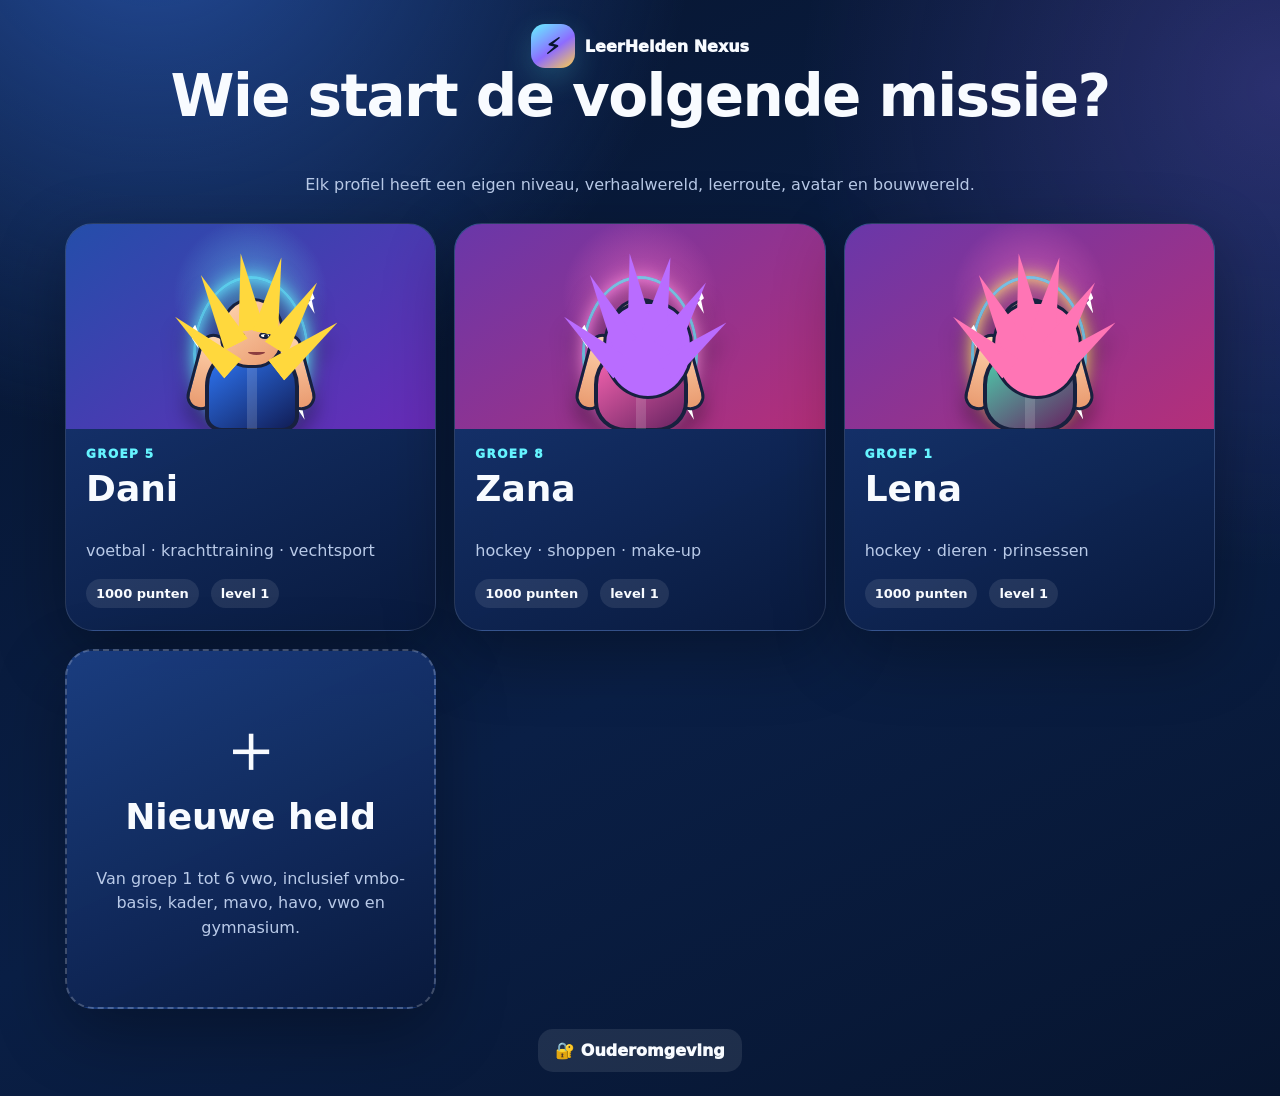
==== commit 05768ad0: "v5" ====
--- a/index.html
+++ b/index.html
@@ -2,23 +2,669 @@
 <html lang="nl">
 <head>
   <meta charset="utf-8">
-  <meta name="viewport" content="width=device-width, initial-scale=1, viewport-fit=cover">
-  <meta name="theme-color" content="#0b1535">
-  <meta name="description" content="LevelUp Leren: adaptief leren, verhalen, spellen, avatars en een ouderdashboard voor Dani, Zana en Lena.">
-  <title>LevelUp Leren 4.0</title>
-  <link rel="manifest" href="manifest.webmanifest">
-  <link rel="icon" href="icons/icon.svg" type="image/svg+xml">
-  <link rel="stylesheet" href="styles.css">
-  <link rel="stylesheet" href="styles-v4.css">
+  <meta name="viewport" content="width=device-width,initial-scale=1,viewport-fit=cover">
+  <meta name="theme-color" content="#07152f">
+  <meta name="description" content="LeerHelden Nexus: adaptief leren, spelen en bouwen van groep 1 tot en met 6 vwo.">
+  <title>LeerHelden Nexus v2.1</title>
+  <style>
+:root{
+  --bg:#07152f;--bg2:#0c2450;--panel:rgba(13,33,73,.92);--panel2:#12356f;--line:rgba(255,255,255,.12);
+  --text:#f8fbff;--muted:#b9cae8;--cyan:#65f4ff;--gold:#ffcf4a;--mint:#68f0b8;--pink:#ff78c8;--violet:#8d6cff;
+  --danger:#ff6f7d;--shadow:0 22px 70px rgba(0,0,0,.32);--r:24px;--cell:72px;
+}
+*{box-sizing:border-box}html{min-height:100%;background:var(--bg)}body{margin:0;min-height:100vh;color:var(--text);font-family:Inter,ui-rounded,"Segoe UI",system-ui,-apple-system,sans-serif;background:radial-gradient(circle at 12% -10%,#244d9d 0,transparent 34rem),radial-gradient(circle at 100% 8%,rgba(141,108,255,.25),transparent 30rem),linear-gradient(155deg,var(--bg),#0a1f46 58%,#07152f);overflow-x:hidden}button,input,select,textarea{font:inherit}button{cursor:pointer}button:focus-visible,input:focus-visible,select:focus-visible,textarea:focus-visible{outline:4px solid rgba(101,244,255,.45);outline-offset:2px}h1,h2,h3,p{margin-top:0}h1{font-size:clamp(32px,5vw,58px);line-height:.98;letter-spacing:-1.6px}h2{font-size:clamp(24px,3vw,36px)}h3{font-size:20px}p{line-height:1.55}.muted{color:var(--muted)}.eyebrow{display:block;color:var(--cyan);font-size:12px;text-transform:uppercase;letter-spacing:1.4px;font-weight:950;margin-bottom:7px}.app{min-height:100vh;padding-bottom:90px}.topbar{position:sticky;top:0;z-index:40;display:flex;align-items:center;justify-content:space-between;gap:14px;padding:max(10px,env(safe-area-inset-top)) 18px 10px;background:rgba(5,16,38,.82);backdrop-filter:blur(18px);border-bottom:1px solid var(--line)}.brand{display:flex;align-items:center;gap:10px;font-weight:950}.brand-mark{width:44px;height:44px;border-radius:14px;display:grid;place-items:center;background:linear-gradient(145deg,var(--cyan),var(--violet) 55%,var(--gold));color:#07152f;box-shadow:0 10px 30px rgba(101,244,255,.2);font-size:22px}.toolbar{display:flex;gap:8px;align-items:center}.icon-btn,.btn,.nav-btn,.profile-card,.answer,.game-card,.market-card,.world-cell,.memory-card,.connect-cell,.reaction-pad{border:0;color:inherit}.icon-btn{width:44px;height:44px;border-radius:14px;background:rgba(255,255,255,.09);font-size:20px}.container{width:min(1220px,calc(100% - 28px));margin:0 auto;padding:22px 0 46px}.card{border:1px solid var(--line);background:linear-gradient(145deg,rgba(20,53,111,.94),rgba(10,29,65,.96));box-shadow:var(--shadow);border-radius:var(--r);padding:22px}.btn{border-radius:15px;padding:12px 17px;font-weight:950;background:rgba(255,255,255,.09)}.btn.primary{color:#07152f;background:linear-gradient(135deg,var(--gold),#ff9d44);box-shadow:0 10px 30px rgba(255,190,60,.2)}.btn.cyan{color:#07152f;background:linear-gradient(135deg,var(--cyan),var(--mint))}.btn.danger{color:#fff;background:linear-gradient(135deg,#ff6f7d,#bd375a)}.btn.small{padding:9px 12px;font-size:14px}.btn:disabled{opacity:.45;cursor:not-allowed}.row{display:flex;gap:12px;align-items:center;flex-wrap:wrap}.between{justify-content:space-between}.grid2{display:grid;grid-template-columns:1fr 1fr;gap:18px}.grid3{display:grid;grid-template-columns:repeat(3,1fr);gap:16px}.grid4{display:grid;grid-template-columns:repeat(4,1fr);gap:14px}.section-head{display:flex;justify-content:space-between;gap:16px;align-items:end;margin:28px 2px 13px}.section-head p{margin:0;color:var(--muted)}.pill,.tag{display:inline-flex;align-items:center;gap:6px;padding:7px 10px;border-radius:999px;background:rgba(255,255,255,.09);font-weight:850;font-size:13px}.progress{height:13px;border-radius:99px;background:rgba(255,255,255,.1);overflow:hidden}.progress>span{display:block;height:100%;width:var(--w,0%);background:linear-gradient(90deg,var(--cyan),var(--mint),var(--gold));border-radius:inherit;transition:width .5s ease}.stat{padding:15px;border-radius:18px;background:rgba(255,255,255,.07)}.stat strong{display:block;font-size:27px}.stat small{color:var(--muted)}.bottom-nav{position:fixed;left:50%;bottom:max(9px,env(safe-area-inset-bottom));z-index:45;transform:translateX(-50%);width:min(760px,calc(100% - 20px));display:grid;grid-template-columns:repeat(6,1fr);gap:5px;padding:7px;border:1px solid var(--line);border-radius:20px;background:rgba(5,16,38,.9);backdrop-filter:blur(18px);box-shadow:var(--shadow)}.nav-btn{background:transparent;color:var(--muted);border-radius:14px;padding:7px 4px;font-size:11px;font-weight:900}.nav-btn span{display:block;font-size:20px;margin-bottom:2px}.nav-btn.active{background:rgba(255,255,255,.1);color:#fff}.toast{position:fixed;left:50%;bottom:100px;z-index:200;transform:translate(-50%,25px);opacity:0;pointer-events:none;background:#fff;color:#10213f;padding:13px 17px;border-radius:15px;font-weight:900;box-shadow:var(--shadow);transition:.25s;max-width:calc(100% - 28px)}.toast.show{opacity:1;transform:translate(-50%,0)}
+
+/* Profiles and avatars */
+.profile-screen{min-height:100vh;display:grid;place-items:center;padding:24px}.profile-wrap{width:min(1150px,100%);text-align:center}.profile-grid{display:grid;grid-template-columns:repeat(3,1fr);gap:18px;margin-top:25px}.profile-card{position:relative;overflow:hidden;text-align:left;border-radius:28px;background:linear-gradient(155deg,rgba(27,62,130,.96),rgba(9,26,61,.98));border:1px solid var(--line);box-shadow:var(--shadow);transition:.22s;padding:0}.profile-card:hover{transform:translateY(-7px) scale(1.01)}.profile-card.add{min-height:360px;display:grid;place-items:center;text-align:center;padding:26px;border:2px dashed rgba(255,255,255,.22)}.profile-hero{height:205px;position:relative;overflow:hidden;background:radial-gradient(circle at 50% 35%,rgba(101,244,255,.45),transparent 34%),linear-gradient(145deg,#244eaa,#692bb9)}.profile-card[data-gender="female"] .profile-hero{background:radial-gradient(circle at 50% 35%,rgba(255,120,200,.5),transparent 34%),linear-gradient(145deg,#6937a9,#b52f79)}.profile-info{padding:18px 20px 22px}.profile-info p{color:var(--muted)}.anime-avatar{position:absolute;width:142px;height:172px;left:50%;bottom:-3px;transform:translateX(-50%);filter:drop-shadow(0 14px 10px rgba(0,0,0,.35))}.avatar-head{position:absolute;left:40px;top:38px;width:64px;height:70px;border-radius:48% 48% 44% 44%;background:linear-gradient(145deg,#ffd4af,#e99b70);border:3px solid #17213f;z-index:4}.avatar-eye{position:absolute;top:31px;width:12px;height:7px;border-radius:50%;background:#fff;border:2px solid #17213f}.avatar-eye:after{content:"";position:absolute;width:4px;height:4px;border-radius:50%;background:#17213f;left:3px;top:0}.avatar-eye.l{left:10px}.avatar-eye.r{right:10px}.avatar-mouth{position:absolute;left:25px;bottom:10px;width:17px;height:6px;border-bottom:3px solid #8b3d3f;border-radius:50%}.avatar-hair{position:absolute;left:20px;top:0;width:104px;height:88px;z-index:5}.avatar-hair i{position:absolute;bottom:0;left:43px;width:26px;height:78px;background:var(--hair,#ffd942);clip-path:polygon(50% 0,100% 100%,0 100%);transform-origin:bottom}.avatar-hair i:nth-child(1){transform:rotate(-48deg) translate(-31px,-3px)}.avatar-hair i:nth-child(2){transform:rotate(-27deg) translate(-16px,-12px)}.avatar-hair i:nth-child(3){transform:rotate(-8deg) translate(-2px,-18px)}.avatar-hair i:nth-child(4){transform:rotate(12deg) translate(6px,-16px)}.avatar-hair i:nth-child(5){transform:rotate(32deg) translate(17px,-10px)}.avatar-hair i:nth-child(6){transform:rotate(52deg) translate(30px,-2px)}.anime-avatar.female .avatar-hair:after{content:"";position:absolute;left:14px;top:41px;width:84px;height:92px;border-radius:45% 45% 50% 50%;background:var(--hair,#d96cff);z-index:-1;border:3px solid #17213f}.avatar-body{position:absolute;left:25px;bottom:0;width:94px;height:88px;border-radius:48% 48% 18% 18%;background:linear-gradient(145deg,var(--outfit,#2478ff),#111d56);border:4px solid #17213f;z-index:2}.anime-avatar.female .avatar-body{border-radius:46% 46% 34% 34%;background:linear-gradient(145deg,var(--outfit,#ff78c8),#672361)}.avatar-body:after{content:"";position:absolute;left:38px;top:0;width:10px;height:82px;background:rgba(255,255,255,.15)}.avatar-arm{position:absolute;bottom:21px;width:28px;height:78px;border-radius:18px;background:linear-gradient(#ffd4af,#e99b70);border:3px solid #17213f;z-index:1}.avatar-arm.l{left:13px;transform:rotate(15deg)}.avatar-arm.r{right:13px;transform:rotate(-15deg)}.avatar-aura{position:absolute;inset:16px 13px 0;border-radius:50%;border:3px solid rgba(101,244,255,.7);box-shadow:0 0 18px var(--aura,#65f4ff),inset 0 0 18px var(--aura,#65f4ff);animation:auraPulse 1.4s ease-in-out infinite;z-index:0}.avatar-spark{position:absolute;width:7px;height:24px;background:#fff;clip-path:polygon(50% 0,100% 35%,60% 45%,100% 100%,0 55%,40% 44%,0 20%);animation:spark 1.6s linear infinite}.avatar-spark.s1{left:12px;top:65px}.avatar-spark.s2{right:7px;top:30px;animation-delay:.5s}.avatar-spark.s3{right:17px;bottom:12px;animation-delay:1s}@keyframes auraPulse{50%{transform:scale(1.06);opacity:.55}}@keyframes spark{50%{transform:translateY(-12px) rotate(20deg);opacity:.3}}
+
+/* Hero scene */
+.hero-grid{display:grid;grid-template-columns:1.08fr .92fr;gap:18px}.hero-copy{min-height:330px;display:flex;flex-direction:column;justify-content:center;position:relative;overflow:hidden}.hero-copy:after{content:"";position:absolute;width:270px;height:270px;border-radius:50%;right:-80px;bottom:-90px;background:radial-gradient(circle,rgba(255,207,74,.28),transparent 68%)}.scene{position:relative;min-height:330px;overflow:hidden;padding:0;background:linear-gradient(#4ab9ff 0 47%,#74c47a 47% 100%);perspective:900px}.scene.sky-night{background:linear-gradient(#172563 0 47%,#34566f 47% 100%)}.scene .sun{position:absolute;right:38px;top:30px;width:72px;height:72px;border-radius:50%;background:#fff69d;box-shadow:0 0 42px #ffe75d;animation:sunPulse 3s ease-in-out infinite}.scene .mountains{position:absolute;left:-3%;right:-3%;bottom:45%;height:120px;background:linear-gradient(135deg,transparent 0 15%,#5f78a8 16% 31%,transparent 32% 36%,#7791bb 37% 55%,transparent 56% 63%,#49688e 64% 80%,transparent 81%);opacity:.88}.scene .river{position:absolute;left:45%;bottom:-30px;width:155px;height:225px;background:linear-gradient(90deg,#4fd8ff,#a7f2ff,#4fd8ff);transform:rotate(9deg);clip-path:polygon(43% 0,68% 0,100% 100%,0 100%);animation:riverFlow 1.8s linear infinite}.scene .cloud{position:absolute;width:100px;height:30px;border-radius:30px;background:rgba(255,255,255,.75);box-shadow:28px -13px 0 8px rgba(255,255,255,.72),56px 0 0 0 rgba(255,255,255,.72);animation:cloudDrift 14s linear infinite}.scene .cloud.c1{top:44px;left:-140px}.scene .cloud.c2{top:105px;left:-210px;animation-duration:20s;transform:scale(.7)}.scene .airship{position:absolute;top:72px;left:10%;font-size:70px;filter:drop-shadow(0 8px 4px rgba(0,0,0,.24));animation:airship 9s ease-in-out infinite}.scene .dragon-fly{position:absolute;top:135px;right:12%;font-size:54px;animation:dragonFly 6s ease-in-out infinite;filter:drop-shadow(0 8px 4px rgba(0,0,0,.25))}.scene .runner{position:absolute;bottom:25px;left:9%;font-size:56px;animation:runner 6s linear infinite;z-index:6}.scene .portal-ring{position:absolute;right:9%;bottom:42px;width:90px;height:115px;border-radius:50%;border:11px solid #8e74ff;box-shadow:0 0 16px #b59fff,inset 0 0 19px #b59fff;animation:portal 2.4s linear infinite}.scene .portal-ring:after{content:"";position:absolute;inset:8px;border-radius:50%;background:radial-gradient(circle,#fff 0,#65f4ff 25%,#7d44d8 58%,transparent 60%);animation:portalInner 1.2s ease-in-out infinite}.scene .rocket-mini{position:absolute;bottom:32px;left:58%;font-size:48px;animation:rocketHover 2s ease-in-out infinite;z-index:5}.scene .particles i{position:absolute;width:5px;height:5px;border-radius:50%;background:#fff;animation:particle 3s linear infinite}.scene .particles i:nth-child(1){left:20%;top:20%;animation-delay:.1s}.scene .particles i:nth-child(2){left:42%;top:12%;animation-delay:.7s}.scene .particles i:nth-child(3){left:76%;top:28%;animation-delay:1.2s}.scene .particles i:nth-child(4){left:30%;top:58%;animation-delay:1.8s}.scene .particles i:nth-child(5){left:86%;top:61%;animation-delay:2.4s}.scene-caption{position:absolute;left:14px;right:14px;bottom:12px;z-index:12;display:flex;justify-content:space-between;gap:10px;padding:10px 12px;border-radius:14px;background:rgba(6,20,46,.78);backdrop-filter:blur(8px);font-weight:900}@keyframes sunPulse{50%{transform:scale(1.08);box-shadow:0 0 58px #ffe75d}}@keyframes riverFlow{50%{filter:brightness(1.18)}}@keyframes cloudDrift{to{transform:translateX(calc(100vw + 350px))}}@keyframes airship{50%{transform:translate(95px,12px) rotate(2deg)}}@keyframes dragonFly{0%,100%{transform:translate(0,0) rotate(-3deg)}50%{transform:translate(-90px,-38px) rotate(5deg)}}@keyframes runner{0%{transform:translateX(-120px) scaleX(1)}48%{transform:translateX(420px) scaleX(1)}50%{transform:translateX(420px) scaleX(-1)}98%{transform:translateX(-120px) scaleX(-1)}100%{transform:translateX(-120px) scaleX(1)}}@keyframes portal{to{filter:hue-rotate(360deg)}}@keyframes portalInner{50%{transform:scale(.82);opacity:.65}}@keyframes rocketHover{50%{transform:translateY(-22px) rotate(5deg)}}@keyframes particle{0%{opacity:0;transform:translateY(20px) scale(.3)}50%{opacity:1}100%{opacity:0;transform:translateY(-40px) scale(1.4)}}
+
+/* Missions and curriculum */
+.mission-list,.topic-list,.result-list{display:grid;gap:10px}.mission{display:grid;grid-template-columns:52px 1fr auto;gap:12px;align-items:center;padding:12px;border-radius:18px;background:rgba(255,255,255,.065)}.mission-icon{width:50px;height:50px;display:grid;place-items:center;border-radius:16px;background:rgba(255,255,255,.1);font-size:24px}.mission small{color:var(--muted)}.subject-grid{display:grid;grid-template-columns:repeat(4,1fr);gap:14px}.subject-card{position:relative;overflow:hidden;min-height:150px}.subject-card:after{content:"";position:absolute;width:110px;height:110px;border-radius:50%;right:-30px;bottom:-42px;background:var(--subjectGlow,rgba(101,244,255,.16))}.subject-card strong{font-size:18px}.subject-card p{color:var(--muted);font-size:14px}.topic-chip{display:inline-block;margin:4px 4px 0 0;padding:6px 9px;border-radius:99px;background:rgba(255,255,255,.08);font-size:12px}.ability-row{display:grid;grid-template-columns:170px 1fr 56px;gap:10px;align-items:center}.ability-row strong:last-child{text-align:right;color:var(--gold)}
+
+/* Exercises */
+.exercise-shell{width:min(900px,calc(100% - 24px));margin:0 auto;padding:18px 0 70px}.exercise-head{display:flex;align-items:center;gap:12px;margin-bottom:14px}.exercise-head .progress{flex:1}.story-box{background:#fffdf4;color:#1d2940;border-radius:20px;padding:clamp(20px,4vw,34px);font-family:Georgia,"Times New Roman",serif;font-size:clamp(19px,2.8vw,23px);line-height:1.72;max-height:55vh;overflow:auto}.answer-grid{display:grid;gap:10px;margin:18px 0}.answer{padding:15px 17px;border:2px solid transparent;border-radius:16px;background:rgba(255,255,255,.08);font-weight:850;text-align:left}.answer.has-guide{display:grid;grid-template-columns:minmax(102px,130px) 1fr;align-items:center;gap:13px}.answer-guide{display:flex;align-items:center;gap:9px;min-width:0}.answer-letter{width:34px;height:34px;display:grid;place-items:center;border-radius:11px;background:linear-gradient(145deg,var(--cyan),var(--violet));color:#07152f;font-weight:1000;font-size:18px;box-shadow:0 7px 16px rgba(101,244,255,.18)}.answer-stars{display:flex;gap:2px;color:var(--gold);font-size:18px;letter-spacing:-2px;filter:drop-shadow(0 2px 3px rgba(0,0,0,.25))}.answer-stars i{font-style:normal}.answer-copy{min-width:0}.star-legend{display:flex;align-items:center;gap:8px;flex-wrap:wrap;margin:14px 0 2px;padding:10px 12px;border-radius:14px;background:rgba(255,207,74,.1);border:1px solid rgba(255,207,74,.24);font-size:14px}.star-legend strong{margin-right:3px}.star-legend span{padding:5px 8px;border-radius:999px;background:rgba(255,255,255,.07);color:var(--gold);font-weight:900}.answer:hover{border-color:rgba(101,244,255,.4)}.answer.selected{border-color:var(--gold);background:rgba(255,207,74,.13)}.answer.correct{border-color:var(--mint);background:rgba(104,240,184,.13)}.answer.wrong{border-color:var(--danger);background:rgba(255,111,125,.12)}.input{width:100%;padding:14px 15px;border-radius:15px;border:1px solid var(--line);background:#0a214c;color:#fff;font-size:18px}.feedback{padding:14px 16px;border-radius:16px;background:rgba(255,255,255,.08);margin:14px 0}.feedback.good{border:1px solid rgba(104,240,184,.45);background:rgba(104,240,184,.12)}.feedback.try{border:1px solid rgba(255,207,74,.4);background:rgba(255,207,74,.1)}.read-toolbar{display:flex;flex-wrap:wrap;gap:10px;margin-top:14px}.focus-callout{display:flex;gap:11px;align-items:center;padding:12px 14px;border-radius:16px;background:rgba(101,244,255,.1);border:1px solid rgba(101,244,255,.24);margin-bottom:14px}.focus-callout small{display:block;color:var(--muted)}
+
+/* Games */
+.game-grid{display:grid;grid-template-columns:repeat(3,1fr);gap:16px}.game-card{padding:20px;text-align:left;border-radius:22px;background:linear-gradient(145deg,rgba(24,58,122,.95),rgba(10,29,66,.96));border:1px solid var(--line);box-shadow:var(--shadow);transition:.2s}.game-card:hover{transform:translateY(-5px)}.game-card .game-art{height:130px;border-radius:17px;display:grid;place-items:center;font-size:72px;background:radial-gradient(circle,rgba(101,244,255,.3),transparent 60%),rgba(255,255,255,.06);margin-bottom:14px}.game-area{max-width:900px;margin:0 auto}.connect-board{width:min(600px,100%);margin:18px auto;display:grid;grid-template-columns:repeat(7,1fr);gap:7px;padding:12px;border-radius:22px;background:linear-gradient(#2683ff,#1256c7);box-shadow:inset 0 0 0 4px rgba(255,255,255,.12),var(--shadow)}.connect-cell{aspect-ratio:1;border-radius:50%;background:#07152f;box-shadow:inset 0 5px 10px rgba(0,0,0,.4);position:relative}.connect-cell.red:after,.connect-cell.yellow:after{content:"";position:absolute;inset:7%;border-radius:50%;animation:discDrop .38s cubic-bezier(.2,.9,.3,1.2)}.connect-cell.red:after{background:radial-gradient(circle at 35% 30%,#ffb0b7,#ff4254 55%,#a50d22)}.connect-cell.yellow:after{background:radial-gradient(circle at 35% 30%,#fff5a7,#ffd52f 55%,#c48600)}@keyframes discDrop{from{transform:translateY(-390px) rotate(180deg)}to{transform:translateY(0)}}.reaction-stage{display:grid;gap:14px}.reaction-light{height:180px;border-radius:25px;display:grid;place-items:center;text-align:center;background:#c33b45;font-size:clamp(26px,5vw,48px);font-weight:950;box-shadow:inset 0 -20px 60px rgba(0,0,0,.2)}.reaction-light.wait{background:#bd8c22}.reaction-light.go{background:#27b85e;animation:goPulse .7s ease-in-out infinite}.reaction-pads{display:grid;grid-template-columns:1fr 1fr;gap:12px}.reaction-pad{min-height:120px;border-radius:22px;background:rgba(255,255,255,.1);font-size:24px;font-weight:950}.reaction-pad.done{background:rgba(104,240,184,.18);border:2px solid var(--mint)}@keyframes goPulse{50%{filter:brightness(1.2)}}.memory-board{display:grid;grid-template-columns:repeat(var(--cols,4),minmax(40px,1fr));gap:8px;max-width:760px;margin:18px auto}.memory-card{aspect-ratio:1;border-radius:15px;background:linear-gradient(145deg,#2c6bd0,#6e3cc7);position:relative;transform-style:preserve-3d;transition:transform .38s}.memory-card.open,.memory-card.matched{transform:rotateY(180deg)}.memory-card:before,.memory-card:after{position:absolute;inset:0;display:grid;place-items:center;border-radius:inherit;backface-visibility:hidden}.memory-card:before{content:"?";font-size:28px;font-weight:950}.memory-card:after{content:attr(data-symbol);transform:rotateY(180deg);font-size:clamp(24px,5vw,48px);background:#fff;color:#10213f}.memory-card.matched:after{background:#bdf8dd}
+
+/* Marketplace and world */
+.market-toolbar{display:flex;gap:8px;overflow:auto;padding-bottom:6px}.market-grid{display:grid;grid-template-columns:repeat(4,1fr);gap:15px}.market-card{position:relative;overflow:hidden;text-align:left;padding:14px;border-radius:22px;background:linear-gradient(145deg,rgba(25,59,124,.96),rgba(9,28,64,.98));border:1px solid var(--line);box-shadow:var(--shadow)}.market-preview{height:165px;border-radius:16px;display:grid;place-items:center;background:radial-gradient(circle at 50% 45%,rgba(101,244,255,.24),transparent 55%),linear-gradient(#325b9d,#21335c);overflow:hidden}.market-preview .world-item{transform:scale(.72)}.market-meta{display:flex;justify-content:space-between;gap:8px;align-items:end;margin-top:12px}.price{font-size:18px;font-weight:950;color:var(--gold)}.world-editor{display:grid;grid-template-columns:minmax(0,1fr) 310px;gap:16px}.world-canvas-wrap{overflow:auto;border-radius:22px}.world-canvas{position:relative;width:max(860px,100%);min-height:590px;display:grid;grid-template-columns:repeat(12,1fr);grid-template-rows:repeat(8,72px);gap:0;background:linear-gradient(#3faaf2 0 42%,#76be6d 42% 100%);overflow:hidden;isolation:isolate}.world-canvas:before{content:"";position:absolute;left:0;right:0;top:42%;height:58%;background:linear-gradient(24deg,transparent 0 22%,rgba(48,127,62,.5) 23% 27%,transparent 28% 55%,rgba(49,125,61,.4) 56% 61%,transparent 62%);z-index:0}.world-canvas:after{content:"";position:absolute;left:0;right:0;top:0;height:42%;background:radial-gradient(circle at 84% 22%,#fff296 0 5%,transparent 6%),linear-gradient(170deg,transparent 0 73%,rgba(105,125,169,.45) 74% 85%,transparent 86%);z-index:0}.world-cell{background:transparent;border:1px dashed rgba(255,255,255,.07);z-index:1}.world-cell:hover{background:rgba(255,255,255,.08)}.placed-item{position:absolute;z-index:var(--z,10);width:calc(var(--w)*72px);height:calc(var(--h)*72px);left:calc(var(--x)*7.95%);top:calc(var(--y)*72px);pointer-events:auto;background:transparent!important;border:0!important;padding:0!important;appearance:none;-webkit-appearance:none;box-shadow:none}.world-item{position:relative;width:100%;height:100%;display:grid;place-items:end center;background:transparent!important;filter:drop-shadow(0 12px 7px rgba(0,0,0,.32));font-size:clamp(50px,7vw,110px);isolation:isolate}.world-item>span{background:transparent}.world-sprite{position:relative;width:100%;height:100%;display:grid;place-items:end center;background:transparent!important;transform-origin:50% 85%;z-index:2}.world-sprite:before,.world-sprite:after{content:"";position:absolute;pointer-events:none;z-index:-1;opacity:0}.placed-item.selected{outline:4px solid var(--gold);outline-offset:2px;border-radius:15px}.depth-back{filter:saturate(.85) brightness(.9);transform:scale(.88);transform-origin:bottom}.depth-front{filter:saturate(1.15) drop-shadow(0 18px 9px rgba(0,0,0,.38))}.world-sprite[data-motion="sway"]{animation:itemSway 3s ease-in-out infinite}.world-sprite[data-motion="glow"],.world-sprite[data-motion="lights"],.world-sprite[data-motion="windows"]{animation:itemGlow 2s ease-in-out infinite}.world-sprite[data-motion="launch"],.world-sprite[data-motion="float"]{animation:itemFloat 2.4s ease-in-out infinite}.world-sprite[data-motion="fly"],.world-sprite[data-motion="rail"],.world-sprite[data-motion="drive"]{animation:itemMove 4s ease-in-out infinite}.world-sprite[data-motion="stomp"],.world-sprite[data-motion="work"]{animation:itemStomp 1.2s ease-in-out infinite}.world-sprite[data-motion="flow"],.world-sprite[data-motion="waves"],.world-sprite[data-motion="swim"]{animation:itemWave 1.7s ease-in-out infinite}.world-sprite[data-motion="eruption"]{animation:itemErupt 1.5s ease-in-out infinite}.world-sprite[data-motion="spin"]{animation:itemSpin 3.4s linear infinite}.world-sprite[data-motion="crowd"],.world-sprite[data-motion="flags"],.world-sprite[data-motion="pages"],.world-sprite[data-motion="bloom"],.world-sprite[data-motion="scan"],.world-sprite[data-motion="beam"],.world-sprite[data-motion="shine"]{animation:itemDetail 2s ease-in-out infinite}.world-sprite[data-motion="launch"]:after{opacity:.75;left:45%;bottom:4%;width:16%;height:36%;background:linear-gradient(to bottom,rgba(255,244,151,.95),rgba(255,112,47,.72),transparent);clip-path:polygon(50% 100%,0 0,100% 0);filter:blur(1px);animation:exhaustPulse .45s ease-in-out infinite}.world-sprite[data-motion="drive"]:before,.world-sprite[data-motion="rail"]:before{opacity:.55;left:9%;right:9%;bottom:3%;height:13%;border-radius:50%;background:radial-gradient(ellipse,rgba(42,34,30,.55),transparent 67%);animation:trailPulse 1s ease-in-out infinite}.world-sprite[data-motion="flow"]:after,.world-sprite[data-motion="waves"]:after,.world-sprite[data-motion="swim"]:after{opacity:.65;left:8%;right:8%;bottom:1%;height:25%;border:4px solid rgba(117,231,255,.75);border-top:0;border-radius:50%;animation:ripple 1.5s ease-out infinite}.world-sprite[data-motion="eruption"]:after{opacity:.9;left:30%;right:30%;top:3%;height:42%;background:radial-gradient(circle at 30% 80%,#ffe675 0 5%,transparent 6%),radial-gradient(circle at 70% 55%,#ff8a36 0 6%,transparent 7%),radial-gradient(circle at 50% 20%,#ff4c2f 0 7%,transparent 8%);animation:sparks 1.1s ease-in-out infinite}.world-sprite[data-motion="glow"]:before,.world-sprite[data-motion="lights"]:before,.world-sprite[data-motion="windows"]:before,.world-sprite[data-motion="beam"]:before{opacity:.55;inset:18% 8% 5%;border-radius:50%;background:radial-gradient(circle,rgba(101,244,255,.55),rgba(141,108,255,.18) 45%,transparent 70%);filter:blur(8px);animation:halo 1.8s ease-in-out infinite}.world-sprite[data-motion="stomp"]:after,.world-sprite[data-motion="work"]:after{opacity:.5;left:15%;right:15%;bottom:0;height:18%;border-radius:50%;background:radial-gradient(ellipse,rgba(222,197,135,.8),transparent 65%);animation:dust 1.2s ease-in-out infinite}.world-ambient{position:absolute;inset:0;z-index:.5;pointer-events:none;overflow:hidden}.world-ambient i{position:absolute;left:calc((var(--i)*11% + 4%));top:calc(12% + (var(--i)%4)*15%);width:5px;height:5px;border-radius:50%;background:rgba(255,255,210,.9);box-shadow:0 0 10px rgba(101,244,255,.85);animation:ambientDrift calc(5s + (var(--i)%4)*1.1s) ease-in-out infinite;animation-delay:calc(var(--i)*-.7s)}@keyframes itemSway{50%{transform:rotate(2deg)}}@keyframes itemGlow{50%{filter:brightness(1.35) drop-shadow(0 0 12px rgba(101,244,255,.5))}}@keyframes itemFloat{50%{transform:translateY(-14px) rotate(2deg)}}@keyframes itemMove{50%{transform:translateX(18px) translateY(-7px)}}@keyframes itemStomp{45%{transform:translateY(-5px) rotate(-2deg)}55%{transform:translateY(2px) rotate(2deg)}}@keyframes itemWave{50%{transform:scaleY(1.05) skewX(2deg)}}@keyframes itemErupt{50%{filter:drop-shadow(0 -18px 12px #ff7a2e) brightness(1.25)}}@keyframes itemSpin{to{transform:rotateY(360deg)}}@keyframes itemDetail{50%{transform:scale(1.04);filter:brightness(1.25)}}@keyframes exhaustPulse{50%{transform:scaleY(1.28);opacity:.42}}@keyframes trailPulse{50%{transform:scaleX(1.25);opacity:.25}}@keyframes ripple{0%{transform:scale(.5);opacity:.8}100%{transform:scale(1.25);opacity:0}}@keyframes sparks{50%{transform:translateY(-10px) scale(1.1);filter:brightness(1.35)}}@keyframes halo{50%{transform:scale(1.15);opacity:.3}}@keyframes dust{50%{transform:scaleX(1.35);opacity:.15}}@keyframes ambientDrift{0%,100%{transform:translate(0,0) scale(.8);opacity:.2}50%{transform:translate(28px,-35px) scale(1.35);opacity:.95}}.inventory-list{display:grid;grid-template-columns:repeat(3,1fr);gap:8px;max-height:430px;overflow:auto}.inventory-item{padding:8px;border-radius:13px;background:rgba(255,255,255,.07);text-align:center}.inventory-item.active{outline:3px solid var(--gold)}
+
+/* Forms and parent */
+.modal{position:fixed;inset:0;z-index:100;display:grid;place-items:center;padding:18px;background:rgba(2,9,23,.82);backdrop-filter:blur(12px)}.modal-card{width:min(760px,100%);max-height:92vh;overflow:auto}.form-grid{display:grid;grid-template-columns:1fr 1fr;gap:14px}label{display:grid;gap:7px;font-weight:850}label small{color:var(--muted);font-weight:500}textarea.input{min-height:100px;resize:vertical}.table-wrap{overflow:auto;border-radius:16px}table{width:100%;border-collapse:collapse;min-width:760px}th,td{padding:11px;border-bottom:1px solid rgba(255,255,255,.08);text-align:left}th{font-size:13px;color:var(--muted)}.notice{padding:13px 15px;border-radius:15px;background:rgba(255,207,74,.1);border:1px solid rgba(255,207,74,.25)}.celebration{position:fixed;inset:0;z-index:180;display:grid;place-items:center;padding:20px;background:rgba(2,9,23,.82);backdrop-filter:blur(12px)}.reward{width:min(560px,100%);text-align:center}.reward-icon{font-size:90px;animation:rewardPop .7s both}@keyframes rewardPop{0%{transform:scale(.15) rotate(-18deg)}75%{transform:scale(1.2) rotate(6deg)}100%{transform:scale(1)}}.confetti{position:fixed;top:-20px;width:9px;height:17px;border-radius:3px;animation:confettiFall 1.8s linear forwards}@keyframes confettiFall{to{transform:translateY(110vh) rotate(720deg)}}
+
+@media(max-width:980px){.hero-grid,.world-editor{grid-template-columns:1fr}.profile-grid,.subject-grid,.market-grid{grid-template-columns:repeat(2,1fr)}.grid4{grid-template-columns:repeat(2,1fr)}.game-grid{grid-template-columns:1fr 1fr}.world-editor aside{order:-1}.inventory-list{max-height:none}}
+@media(max-width:690px){.container{width:min(100% - 18px,1220px);padding-top:13px}.topbar{padding-left:10px;padding-right:10px}.brand span:last-child{display:none}.profile-grid,.grid2,.grid3,.game-grid,.market-grid,.subject-grid,.form-grid{grid-template-columns:1fr}.profile-grid{max-width:520px;margin-left:auto;margin-right:auto}.profile-card.add{min-height:220px}.bottom-nav{grid-template-columns:repeat(6,1fr)}.nav-btn{font-size:0}.nav-btn span{font-size:22px}.ability-row{grid-template-columns:115px 1fr 48px;font-size:14px}.mission{grid-template-columns:44px 1fr auto}.mission-icon{width:42px;height:42px}.reaction-pads{grid-template-columns:1fr}.world-canvas{grid-template-rows:repeat(8,58px);min-height:480px}.placed-item{height:calc(var(--h)*58px);top:calc(var(--y)*58px)}.market-preview{height:145px}.card{padding:17px}.read-toolbar .btn{width:100%}.section-head{align-items:start;flex-direction:column}.profile-hero{height:185px}.connect-board{gap:5px;padding:8px}.answer.has-guide{grid-template-columns:92px 1fr;gap:9px}.answer-letter{width:31px;height:31px}.answer-stars{font-size:15px}.star-legend{font-size:13px}}
+@media(prefers-reduced-motion:reduce){*,*:before,*:after{animation-duration:.001ms!important;animation-iteration-count:1!important;scroll-behavior:auto!important}}
+
+  </style>
 </head>
 <body>
-  <div id="ambient" aria-hidden="true"></div>
   <div id="app"></div>
-  <div id="modal-root"></div>
   <div id="toast" class="toast" role="status" aria-live="polite"></div>
-  <script src="content.js" defer></script>
-  <script src="content-v4.js" defer></script>
-  <script src="app.js" defer></script>
-  <script src="app-v4.js" defer></script>
+  <script>
+window.LEERHELDEN_DATA = (() => {
+  const LEVELS = [
+    {id:'po1', label:'Groep 1', sector:'po', year:1, track:'po', scale:10},
+    {id:'po2', label:'Groep 2', sector:'po', year:2, track:'po', scale:18},
+    {id:'po3', label:'Groep 3', sector:'po', year:3, track:'po', scale:28},
+    {id:'po4', label:'Groep 4', sector:'po', year:4, track:'po', scale:38},
+    {id:'po5', label:'Groep 5', sector:'po', year:5, track:'po', scale:48},
+    {id:'po6', label:'Groep 6', sector:'po', year:6, track:'po', scale:58},
+    {id:'po7', label:'Groep 7', sector:'po', year:7, track:'po', scale:68},
+    {id:'po8', label:'Groep 8', sector:'po', year:8, track:'po', scale:78},
+    {id:'vmbo-b1', label:'1 vmbo-basis', sector:'vo', year:1, track:'vmbo-basis', scale:74},
+    {id:'vmbo-k1', label:'1 vmbo-kader', sector:'vo', year:1, track:'vmbo-kader', scale:77},
+    {id:'mavo1', label:'1 mavo / vmbo-tl', sector:'vo', year:1, track:'mavo', scale:80},
+    {id:'havo1', label:'1 havo', sector:'vo', year:1, track:'havo', scale:84},
+    {id:'vwo1', label:'1 vwo', sector:'vo', year:1, track:'vwo', scale:88},
+    {id:'gym1', label:'1 gymnasium', sector:'vo', year:1, track:'gymnasium', scale:90},
+    {id:'vmbo-b2', label:'2 vmbo-basis', sector:'vo', year:2, track:'vmbo-basis', scale:79},
+    {id:'vmbo-k2', label:'2 vmbo-kader', sector:'vo', year:2, track:'vmbo-kader', scale:82},
+    {id:'mavo2', label:'2 mavo / vmbo-tl', sector:'vo', year:2, track:'mavo', scale:85},
+    {id:'havo2', label:'2 havo', sector:'vo', year:2, track:'havo', scale:89},
+    {id:'vwo2', label:'2 vwo', sector:'vo', year:2, track:'vwo', scale:93},
+    {id:'gym2', label:'2 gymnasium', sector:'vo', year:2, track:'gymnasium', scale:95},
+    {id:'vmbo-b3', label:'3 vmbo-basis', sector:'vo', year:3, track:'vmbo-basis', scale:84},
+    {id:'vmbo-k3', label:'3 vmbo-kader', sector:'vo', year:3, track:'vmbo-kader', scale:87},
+    {id:'mavo3', label:'3 mavo / vmbo-tl', sector:'vo', year:3, track:'mavo', scale:90},
+    {id:'havo3', label:'3 havo', sector:'vo', year:3, track:'havo', scale:95},
+    {id:'vwo3', label:'3 vwo', sector:'vo', year:3, track:'vwo', scale:100},
+    {id:'gym3', label:'3 gymnasium', sector:'vo', year:3, track:'gymnasium', scale:103},
+    {id:'vmbo-b4', label:'4 vmbo-basis', sector:'vo', year:4, track:'vmbo-basis', scale:90},
+    {id:'vmbo-k4', label:'4 vmbo-kader', sector:'vo', year:4, track:'vmbo-kader', scale:93},
+    {id:'mavo4', label:'4 mavo / vmbo-tl', sector:'vo', year:4, track:'mavo', scale:96},
+    {id:'havo4', label:'4 havo', sector:'vo', year:4, track:'havo', scale:102},
+    {id:'vwo4', label:'4 vwo', sector:'vo', year:4, track:'vwo', scale:108},
+    {id:'gym4', label:'4 gymnasium', sector:'vo', year:4, track:'gymnasium', scale:111},
+    {id:'havo5', label:'5 havo', sector:'vo', year:5, track:'havo', scale:110},
+    {id:'vwo5', label:'5 vwo', sector:'vo', year:5, track:'vwo', scale:116},
+    {id:'gym5', label:'5 gymnasium', sector:'vo', year:5, track:'gymnasium', scale:119},
+    {id:'vwo6', label:'6 vwo', sector:'vo', year:6, track:'vwo', scale:124},
+    {id:'gym6', label:'6 gymnasium', sector:'vo', year:6, track:'gymnasium', scale:127}
+  ];
+
+  const SUBJECTS = {
+    reading:{label:'(Begrijpend) lezen', icon:'book', color:'cyan'},
+    spelling:{label:'Spelling en werkwoorden', icon:'pen', color:'purple'},
+    language:{label:'Taal en grammatica', icon:'quote', color:'pink'},
+    math:{label:'Rekenen en wiskunde', icon:'calculator', color:'orange'},
+    english:{label:'Engels', icon:'globe', color:'blue'},
+    dutch:{label:'Nederlands', icon:'book-open', color:'indigo'},
+    geography:{label:'Aardrijkskunde', icon:'map', color:'green'},
+    history:{label:'Geschiedenis', icon:'castle', color:'amber'},
+    nature:{label:'Natuur en techniek', icon:'leaf', color:'emerald'},
+    biology:{label:'Biologie', icon:'dna', color:'green'},
+    physics:{label:'Natuurkunde', icon:'atom', color:'cyan'},
+    chemistry:{label:'Scheikunde', icon:'flask', color:'violet'},
+    economics:{label:'Economie', icon:'chart', color:'yellow'},
+    social:{label:'Maatschappijleer', icon:'users', color:'rose'},
+    french:{label:'Frans', icon:'chat', color:'blue'},
+    german:{label:'Duits', icon:'chat', color:'yellow'},
+    latin:{label:'Latijn', icon:'column', color:'stone'},
+    greek:{label:'Grieks', icon:'column', color:'sky'},
+    digital:{label:'Digitale geletterdheid', icon:'code', color:'blue'},
+    study:{label:'Leren leren', icon:'brain', color:'lime'},
+    creative:{label:'Creatief en ontwerpen', icon:'sparkles', color:'pink'},
+    movement:{label:'Bewegen en motoriek', icon:'run', color:'orange'}
+  };
+
+  const CURRICULUM = {
+    early:[
+      ['reading',['letters herkennen','rijmwoorden','luisterbegrip','woordenschat','verhaalvolgorde']],
+      ['math',['tellen tot 20','meer en minder','vormen','patronen','sorteren','meten met vergelijken']],
+      ['nature',['seizoenen','dieren','lichaam en zintuigen','weer','veiligheid']],
+      ['creative',['kleuren en vormen','bouwen','muziekritme','tekenen en patronen']],
+      ['movement',['links en rechts','balans','gooien en vangen','fijne motoriek']]
+    ],
+    po34:[
+      ['reading',['technisch lezen','zinsbegrip','hoofdpersonen','volgorde','informatie zoeken']],
+      ['spelling',['klankzuivere woorden','ng en nk','sch en schr','ei en ij','au en ou','meervoud']],
+      ['math',['optellen en aftrekken','tafels','delen','geld','tijd','lengte en gewicht','vormen']],
+      ['language',['zinsbouw','zelfstandig naamwoord','werkwoord','vraagzin en uitroepzin']],
+      ['english',['basiswoordenschat','kleuren','getallen','familie','school']],
+      ['geography',['Nederland','kaart en legenda','stad en dorp','water']],
+      ['history',['vroeger en nu','tijdlijn','kastelen en ridders']],
+      ['nature',['planten','dieren','menselijk lichaam','techniek om ons heen']],
+      ['digital',['veilig internet','informatie zoeken','stappenplannen']],
+      ['study',['taak starten','aandacht terugbrengen','controleren']]
+    ],
+    po56:[
+      ['reading',['hoofdgedachte','verbanden','verwijswoorden','feit en mening','samenvatten','instructieteksten']],
+      ['spelling',['open en gesloten lettergrepen','verkleinwoorden','meervoud','samenstellingen','leenwoorden','werkwoordspelling tegenwoordige tijd','verleden tijd','voltooid deelwoord']],
+      ['language',['onderwerp en persoonsvorm','woordsoorten','zinsdelen','directe rede','interpunctie','schrijven met doel']],
+      ['math',['getallen tot 100000','kolomsgewijs rekenen','tafels en deelsommen','breuken','kommagetallen','procenten basis','tijd geld en maten','oppervlakte en omtrek','grafieken']],
+      ['english',['present simple','can en must','vragen stellen','lezen van korte teksten','basisgesprekken']],
+      ['geography',['Nederland en Europa','landschap','klimaat','bevolking','kaarten en schaal']],
+      ['history',['prehistorie','Romeinen','middeleeuwen','ontdekkers','tijdvakken']],
+      ['nature',['voeding en gezondheid','energie','elektriciteit','ecosystemen','constructies']],
+      ['digital',['bronbetrouwbaarheid','privacy','algoritmes','presenteren']],
+      ['study',['plannen','focusblokken','aantekeningen','toetsvoorbereiding']]
+    ],
+    po78:[
+      ['reading',['tekstdoel','argumenten','signaalwoorden','conclusies trekken','bronnen vergelijken','kritisch lezen','figuurlijk taalgebruik']],
+      ['spelling',['werkwoordspelling volledig','tussen-n en tussen-s','apostrof en trema','leenwoorden','interpunctie','redigeren']],
+      ['language',['zinsontleding','woordsoorten','actief en passief','formele en informele taal','betoog','verslag en brief']],
+      ['math',['breuken kommagetallen procenten','verhoudingen','schaal','negatieve getallen','formules','meetkunde','inhoud en oppervlakte','tabellen grafieken en gemiddelde']],
+      ['english',['present en past simple','future','comparatives','reading comprehension','writing and speaking']],
+      ['geography',['wereldgebieden','globalisering','klimaatzones','bevolking en migratie','topografie']],
+      ['history',['alle tien tijdvakken','oorzaak en gevolg','bronnen beoordelen','democratie en oorlog']],
+      ['nature',['cellen en organen','krachten en beweging','stoffen','duurzaamheid','onderzoek doen']],
+      ['digital',['mediawijsheid','informatievaardigheden','programmeerlogica','AI en data']],
+      ['study',['samenvatten','mindmaps','plannen op langere termijn','reflecteren']]
+    ],
+    voCore:[
+      ['dutch',['leesvaardigheid','schrijfvaardigheid','argumentatie','grammatica','spelling','literatuur','mondeling presenteren']],
+      ['math',['getallen en algebra','formules','verhoudingen','meetkunde','statistiek','grafieken','kansrekening']],
+      ['english',['reading','listening','writing','speaking','grammar','vocabulary']],
+      ['geography',['systeem aarde','bevolking','globalisering','gebieden en kaarten','duurzaamheid']],
+      ['history',['historische contexten','chronologie','bronnenanalyse','oorzaak en gevolg','continuïteit en verandering']],
+      ['biology',['cellen','stofwisseling','organen','ecologie','erfelijkheid','evolutie']],
+      ['physics',['krachten','energie','elektriciteit','licht en geluid','beweging','straling']],
+      ['chemistry',['stoffen en deeltjes','reacties','rekenen met stoffen','zuren en basen','organische chemie']],
+      ['economics',['schaarste','markt en prijs','geld en banken','inkomen en belastingen','bedrijfseconomie']],
+      ['social',['democratie','rechtsstaat','media','socialisatie','maatschappelijke vraagstukken']],
+      ['digital',['informatievaardigheden','computational thinking','privacy en cybersecurity','AI-geletterdheid']],
+      ['study',['plannen','actief ophalen','gespreid leren','examenvragen analyseren','reflecteren']]
+    ]
+  };
+
+  const SPELLING = [
+    {min:34,max:52,type:'choice',prompt:'Welk woord is goed gespeld?',answer:'trein',options:['trijn','trein','tryn'],rule:'ei en ij'},
+    {min:34,max:58,type:'choice',prompt:'Welk woord is goed gespeld?',answer:'gebouw',options:['gebauw','gebouw','gebout'],rule:'au en ou'},
+    {min:42,max:66,type:'type',prompt:'Typ het woord dat past: De keeper maakt een prachtige ...',answer:'redding',spoken:'redding',rule:'verdubbeling van medeklinkers'},
+    {min:46,max:72,type:'type',prompt:'Typ het meervoud van koning.',answer:'koningen',spoken:'koningen',rule:'meervoud op en'},
+    {min:48,max:76,type:'choice',prompt:'Kies de juiste zin.',answer:'Dani wordt steeds sterker.',options:['Dani word steeds sterker.','Dani wordt steeds sterker.','Dani wort steeds sterker.'],rule:'persoonsvorm tegenwoordige tijd'},
+    {min:48,max:80,type:'verb',prompt:'Vul de verleden tijd in: Gisteren ... Dani drie doelpunten. (maken)',answer:'maakte',spoken:'maakte',rule:'verleden tijd zwakke werkwoorden'},
+    {min:50,max:82,type:'verb',prompt:'Vul de verleden tijd in: Vorige week ... hij de bal perfect. (passen)',answer:'paste',spoken:'paste',rule:'verleden tijd zwakke werkwoorden'},
+    {min:52,max:86,type:'verb',prompt:'Vul het voltooid deelwoord in: Dani heeft hard ... (trainen)',answer:'getraind',spoken:'getraind',rule:'voltooid deelwoord'},
+    {min:54,max:88,type:'verb',prompt:'Vul het voltooid deelwoord in: Hij heeft de bal goed ... (stoppen)',answer:'gestopt',spoken:'gestopt',rule:'voltooid deelwoord met verdubbeling'},
+    {min:56,max:92,type:'choice',prompt:'Welke zin is correct?',answer:'De scheidsrechter floot, omdat de speler buitenspel stond.',options:['De scheidsrechter floot omdat, de speler buitenspel stond.','De scheidsrechter floot, omdat de speler buitenspel stond.','De scheidsrechter, floot omdat de speler buitenspel stond.'],rule:'komma in samengestelde zin'},
+    {min:60,max:96,type:'verb',prompt:'Vul de juiste vorm in: Zana ... morgen haar presentatie. (houden)',answer:'houdt',spoken:'houdt',rule:'tegenwoordige tijd'},
+    {min:62,max:100,type:'verb',prompt:'Vul de verleden tijd in: De trainer ... het tactische plan. (veranderen)',answer:'veranderde',spoken:'veranderde',rule:'verleden tijd'},
+    {min:66,max:108,type:'verb',prompt:'Vul het voltooid deelwoord in: De directie heeft het besluit ... (herzien)',answer:'herzien',spoken:'herzien',rule:'sterk voltooid deelwoord'},
+    {min:72,max:116,type:'choice',prompt:'Welke zin is correct gespeld?',answer:'De ideeën zijn zorgvuldig geanalyseerd.',options:['De ideëen zijn zorgvuldig geanalyseert.','De ideeën zijn zorgvuldig geanalyseerd.','De ideeën zijn zorgvuldig geanaliseerd.'],rule:'trema en voltooid deelwoord'},
+    {min:84,max:132,type:'type',prompt:'Verbeter het fout gespelde woord: De resultaten zijn overtuigent.',answer:'overtuigend',spoken:'overtuigend',rule:'bijvoeglijk gebruikt deelwoord'}
+  ];
+
+  const STORY_TEMPLATES = [
+    {
+      min:8,max:25,title:'Het verdwenen geluid',
+      body:'{name} hoorde in de kamer een zacht geluid. Eerst dacht {pronoun} dat het van buiten kwam. Daarna keek {name} onder de tafel. Daar lag een klein apparaatje dat piepte. {name} zette het uit en vertelde het aan {family}. Samen ontdekten ze waarvoor het apparaatje was.',
+      questions:[
+        ['Waar keek {name}?',['onder de tafel','op het dak','in de tuin'],0],
+        ['Wat deed {name} met het apparaatje?',['weggooien','uitzetten','verstoppen'],1]
+      ]
+    },
+    {
+      min:20,max:45,title:'De grote sportdag',
+      body:'Op school was een grote sportdag. {name} wilde heel graag winnen, maar bij de eerste opdracht ging iets mis. {name} ademde rustig in en luisterde opnieuw naar de uitleg. Daarna lukte de opdracht wel. Aan het einde hielp {name} een jonger kind dat de route niet begreep. Daardoor voelde de dag toch als een overwinning.',
+      questions:[
+        ['Waarom lukte de opdracht later wel?',['Omdat {name} opnieuw naar de uitleg luisterde','Omdat iemand het antwoord voorzegde','Omdat de opdracht werd overgeslagen'],0],
+        ['Wat is de belangrijkste boodschap?',['Alleen winnen telt','Rustig opnieuw proberen helpt','Sportdagen duren te lang'],1]
+      ]
+    },
+    {
+      min:38,max:62,title:'De onverwachte finale',
+      body:'{name} speelde een spannende wedstrijd over {interest}. Het team stond vlak voor tijd achter. Iedereen verwachtte dat {name} zelf zou proberen te scoren. Toch zag {name} een teamgenoot vrijstaan en koos voor een slimme pass. De teamgenoot scoorde. Na afloop zei de coach dat goed kijken soms belangrijker is dan hard rennen.',
+      questions:[
+        ['Waarom gaf {name} de bal af?',['Een teamgenoot stond vrij','De bal was lek','De coach stopte de wedstrijd'],0],
+        ['Welke eigenschap laat {name} zien?',['samenwerken','ongeduld','slordigheid'],0],
+        ['Wat bedoelt de coach?',['Spelers moeten langzaam rennen','Slim waarnemen helpt goede keuzes maken','Hard rennen is verboden'],1]
+      ]
+    },
+    {
+      min:55,max:82,title:'De uitvinding die anders werkte',
+      body:'{name} ontwierp een apparaat dat mensen moest helpen bij {interest}. Tijdens de eerste test werkte het apparaat niet zoals gepland. In plaats van direct opnieuw te bouwen, noteerde {name} precies wat er gebeurde. Daarna veranderde {name} maar één onderdeel. Door stap voor stap te testen werd duidelijk welke aanpassing echt hielp. Het uiteindelijke ontwerp was eenvoudiger dan het eerste plan, maar werkte veel beter.',
+      questions:[
+        ['Waarom veranderde {name} telkens maar één onderdeel?',['Om te ontdekken welke verandering effect had','Omdat er maar één onderdeel bestond','Om minder te hoeven schrijven'],0],
+        ['Welke tekststructuur overheerst?',['probleem, onderzoek en oplossing','opsomming zonder verband','vergelijking van twee personen'],0],
+        ['Waarom was het eenvoudigere ontwerp beter?',['Het zag duurder uit','Het werkte betrouwbaarder','Het had meer onderdelen'],1]
+      ]
+    },
+    {
+      min:76,max:104,title:'Een besluit met gevolgen',
+      body:'Een organisatie vroeg {name} om advies over een nieuw project rond {interest}. Het project kon snel resultaat opleveren, maar gebruikte ook veel energie en grondstoffen. {name} vergeleek drie scenario’s: direct uitvoeren, eerst kleiner testen of helemaal stoppen. De tweede optie leverde op korte termijn minder winst op, maar gaf wel informatie over risico’s. Uiteindelijk koos de organisatie voor een proefproject met duidelijke meetpunten. Het besluit was dus niet het meest spectaculaire, maar wel het best controleerbare.',
+      questions:[
+        ['Waarom koos de organisatie voor een proefproject?',['Om risico’s te onderzoeken voordat alles werd uitgevoerd','Omdat niemand het project begreep','Omdat winst verboden was'],0],
+        ['Welke tegenstelling staat centraal?',['snel resultaat tegenover zorgvuldig leren','jong tegenover oud','binnen tegenover buiten'],0],
+        ['Wat betekent controleerbaar in deze tekst?',['dat resultaten met meetpunten kunnen worden beoordeeld','dat alleen de directeur mag kijken','dat het project geheim blijft'],0]
+      ]
+    },
+    {
+      min:98,max:132,title:'Wat telt als bewijs?',
+      body:'Tijdens een debat over {interest} presenteerde {name} een opvallende conclusie. Een medeleerling vroeg welke gegevens die conclusie ondersteunden. {name} verwees eerst naar één persoonlijk voorbeeld. De docent legde uit dat een voorbeeld een idee kan verduidelijken, maar niet altijd bewijst dat iets algemeen geldt. Daarna zocht {name} meerdere bronnen, controleerde de onderzoeksmethode en noteerde welke onzekerheden bleven bestaan. De uiteindelijke conclusie werd voorzichtiger geformuleerd, maar was daardoor juist overtuigender.',
+      questions:[
+        ['Waarom was één persoonlijk voorbeeld onvoldoende?',['Het bewijst niet zonder meer dat iets algemeen geldt','Persoonlijke voorbeelden zijn altijd onwaar','De docent hield niet van voorbeelden'],0],
+        ['Waarom werd de voorzichtiger conclusie overtuigender?',['Omdat onzekerheden eerlijk werden meegenomen','Omdat de conclusie langer werd','Omdat niemand meer vragen mocht stellen'],0],
+        ['Welke vaardigheid staat centraal?',['kritisch bronnen beoordelen','woorden alfabetisch zetten','een route uit het hoofd leren'],0]
+      ]
+    }
+  ];
+
+  const KNOWLEDGE = [
+    {subject:'geography',min:35,max:72,prompt:'Waarom liggen veel grote steden aan een rivier?',answer:'Rivieren boden water, vervoer en handel.',options:['Rivieren boden water, vervoer en handel.','Rivieren maken elk klimaat warmer.','Alle rivieren liggen naast een berg.'],explain:'Waterwegen waren belangrijk voor drinkwater, transport en handel.'},
+    {subject:'history',min:35,max:70,prompt:'Welke gebeurtenis vond het eerst plaats?',answer:'De uitvinding van de boekdrukkunst in Europa',options:['De eerste maanlanding','De uitvinding van de boekdrukkunst in Europa','De oprichting van de Europese Unie'],explain:'De Europese boekdrukkunst ontstond in de vijftiende eeuw.'},
+    {subject:'nature',min:30,max:68,prompt:'Welke verandering is omkeerbaar?',answer:'IJs smelt en kan weer bevriezen.',options:['Papier verbrandt.','IJs smelt en kan weer bevriezen.','Een ei wordt gekookt.'],explain:'Smelten en bevriezen zijn faseovergangen die omkeerbaar zijn.'},
+    {subject:'biology',min:70,max:110,prompt:'Wat is de belangrijkste functie van rode bloedcellen?',answer:'Zuurstof vervoeren',options:['Zuurstof vervoeren','Hormonen maken','Botten verstevigen'],explain:'Hemoglobine in rode bloedcellen bindt en vervoert zuurstof.'},
+    {subject:'physics',min:76,max:118,prompt:'Wat gebeurt met de snelheid bij een constante positieve versnelling?',answer:'De snelheid neemt elke seconde met een gelijk bedrag toe.',options:['De snelheid blijft gelijk.','De snelheid neemt elke seconde met een gelijk bedrag toe.','De snelheid wordt direct nul.'],explain:'Versnelling is de verandering van snelheid per tijdseenheid.'},
+    {subject:'chemistry',min:84,max:128,prompt:'Welke uitspraak over een chemische reactie is juist?',answer:'Atomen worden herschikt tot nieuwe stoffen.',options:['Atomen verdwijnen volledig.','Atomen worden herschikt tot nieuwe stoffen.','Alle stoffen worden automatisch gas.'],explain:'Bij een chemische reactie blijven atomen behouden maar worden bindingen herschikt.'},
+    {subject:'economics',min:78,max:126,prompt:'Wat gebeurt meestal met de vraag als de prijs stijgt en al het andere gelijk blijft?',answer:'De gevraagde hoeveelheid daalt.',options:['De gevraagde hoeveelheid daalt.','De gevraagde hoeveelheid stijgt altijd.','Het aanbod verdwijnt per definitie.'],explain:'Volgens de vraagwet daalt doorgaans de gevraagde hoeveelheid als de prijs stijgt, ceteris paribus.'},
+    {subject:'social',min:78,max:126,prompt:'Wat is een kernkenmerk van een rechtsstaat?',answer:'Ook de overheid is aan het recht gebonden.',options:['De overheid mag zonder regels handelen.','Ook de overheid is aan het recht gebonden.','Alle wetten worden door rechters gemaakt.'],explain:'Een rechtsstaat begrenst overheidsmacht door wetten, grondrechten en onafhankelijke rechtspraak.'},
+    {subject:'digital',min:46,max:122,prompt:'Welke bron is het best controleerbaar?',answer:'Een bron die methode, gegevens en auteur vermeldt.',options:['Een anoniem bericht zonder links','Een bron die methode, gegevens en auteur vermeldt.','Een video met alleen opvallende muziek'],explain:'Transparante herkomst en methode maken controle mogelijk.'},
+    {subject:'study',min:35,max:130,prompt:'Welke leerstrategie werkt meestal beter voor lang onthouden?',answer:'Gespreid oefenen en jezelf actief overhoren',options:['Alles één keer herlezen','Gespreid oefenen en jezelf actief overhoren','Alleen markeren zonder vragen te maken'],explain:'Actief ophalen en spreiding versterken duurzame herinnering.'},
+    {subject:'english',min:35,max:72,prompt:'Choose the correct sentence.',answer:'She plays hockey every Saturday.',options:['She play hockey every Saturday.','She plays hockey every Saturday.','She playing hockey every Saturday.'],explain:'With she, he or it, the present simple usually gets -s.'},
+    {subject:'english',min:72,max:110,prompt:'Choose the best connector: The plan was ambitious; ___, the team completed it on time.',answer:'however',options:['because','however','unless'],explain:'However introduces a contrast.'},
+    {subject:'dutch',min:74,max:122,prompt:'Welke zin bevat een argument en geen feitelijke constatering?',answer:'De schooldag moet later beginnen, omdat tieners dan alerter zijn.',options:['De school opent om acht uur.','De schooldag moet later beginnen, omdat tieners dan alerter zijn.','De bel ging gisteren om half negen.'],explain:'De zin bevat een standpunt en een onderbouwing.'}
+  ];
+
+  const MARKET_ITEMS = [
+    {id:'treehouse',name:'Boomhut XL',price:260,w:2,h:2,depth:2,kind:'treehouse',motion:'sway',category:'bouwen'},
+    {id:'castle',name:'Kristalkasteel',price:520,w:3,h:2,depth:2,kind:'castle',motion:'glow',category:'bouwen'},
+    {id:'stadium',name:'Neonstadion',price:650,w:3,h:2,depth:2,kind:'stadium',motion:'lights',category:'sport'},
+    {id:'rocket',name:'Sterrenraket',price:430,w:1,h:2,depth:3,kind:'rocket',motion:'launch',category:'ruimte'},
+    {id:'dragon',name:'Luchtdraak',price:390,w:2,h:1,depth:3,kind:'dragon',motion:'fly',category:'fantasie'},
+    {id:'dino',name:'Brullende T-rex',price:450,w:2,h:2,depth:3,kind:'dino',motion:'stomp',category:'fantasie'},
+    {id:'waterfall',name:'Magische waterval',price:300,w:2,h:2,depth:1,kind:'waterfall',motion:'flow',category:'natuur'},
+    {id:'volcano',name:'Vuurvulkaan',price:470,w:2,h:2,depth:1,kind:'volcano',motion:'eruption',category:'natuur'},
+    {id:'lamborghini',name:'Supercar garage',price:380,w:2,h:1,depth:3,kind:'supercar',motion:'drive',category:'voertuigen'},
+    {id:'portal',name:'Dimensiepoort',price:340,w:1,h:2,depth:2,kind:'portal',motion:'spin',category:'ruimte'},
+    {id:'hockeyarena',name:'Hockeyarena',price:520,w:3,h:2,depth:2,kind:'hockey',motion:'crowd',category:'sport'},
+    {id:'university',name:'Future University',price:620,w:3,h:2,depth:2,kind:'university',motion:'windows',category:'toekomst'},
+    {id:'ceotower',name:'CEO-toren',price:700,w:2,h:3,depth:2,kind:'tower',motion:'shine',category:'toekomst'},
+    {id:'pool',name:'Sky zwembad',price:270,w:2,h:1,depth:1,kind:'pool',motion:'waves',category:'sport'},
+    {id:'dojo',name:'Power dojo',price:310,w:2,h:1,depth:2,kind:'dojo',motion:'flags',category:'sport'},
+    {id:'alienlab',name:'Alien-laboratorium',price:480,w:2,h:2,depth:2,kind:'alienlab',motion:'scan',category:'ruimte'},
+    {id:'sharkbay',name:'Haaienbaai',price:360,w:3,h:1,depth:1,kind:'sharkbay',motion:'swim',category:'natuur'},
+    {id:'ferris',name:'Kosmisch reuzenrad',price:420,w:2,h:2,depth:2,kind:'ferris',motion:'spin',category:'pretpark'},
+    {id:'train',name:'Zweeftrein',price:340,w:3,h:1,depth:3,kind:'train',motion:'rail',category:'voertuigen'},
+    {id:'garden',name:'Lichtgevende tuin',price:210,w:2,h:1,depth:1,kind:'garden',motion:'bloom',category:'natuur'},
+    {id:'robot',name:'Bouwrobot',price:290,w:1,h:1,depth:3,kind:'robot',motion:'work',category:'toekomst'},
+    {id:'airship',name:'Wolkenluchtschip',price:460,w:3,h:1,depth:3,kind:'airship',motion:'float',category:'ruimte'},
+    {id:'library',name:'Geheime bibliotheek',price:410,w:2,h:2,depth:2,kind:'library',motion:'pages',category:'bouwen'},
+    {id:'beacon',name:'Heldenbaken',price:180,w:1,h:2,depth:2,kind:'beacon',motion:'beam',category:'bouwen'}
+  ];
+
+  const DEFAULT_PROFILES = [
+    {
+      id:'dani',name:'Dani',gender:'male',age:8,levelId:'po5',points:1000,xp:0,
+      interests:['voetbal','krachttraining','vechtsport','aliens','haaien','uitvinden','sportauto’s'],
+      family:'grote zus Zana, kleine zus Lena, papa Jonathan en mama Lana',
+      storyContext:'Dani is een sterke, grappige doorzetter die droomt van Oranje, een slimme uitvinding en een spectaculaire sportauto.',
+      avatar:{hair:'gold',outfit:'blue',aura:'electric'},
+      abilities:{reading:52,spelling:50,language:48,math:61,english:42,geography:46,history:46,nature:50,digital:48,study:45},
+      inventory:['treehouse','dojo'],placements:[]
+    },
+    {
+      id:'zana',name:'Zana',gender:'female',age:11,levelId:'po8',points:1000,xp:0,
+      interests:['hockey','shoppen','make-up','vakantie','zwemmen','sieraden maken','Engeland','Amerika','leiderschap'],
+      family:'broer Dani, zusje Lena, papa Jonathan en mama Lana',
+      storyContext:'Zana houdt van uitdaging en droomt van een internationale studie, leiderschap en een succesvol en gelukkig leven.',
+      avatar:{hair:'violet',outfit:'pink',aura:'starlight'},
+      abilities:{reading:76,spelling:79,language:80,math:78,english:82,geography:76,history:75,nature:74,digital:78,study:80},
+      inventory:['hockeyarena','university'],placements:[]
+    },
+    {
+      id:'lena',name:'Lena',gender:'female',age:4,levelId:'po1',points:1000,xp:0,
+      interests:['hockey','dieren','prinsessen','bouwen','muziek','spelletjes'],
+      family:'grote zus Zana, grote broer Dani, papa Jonathan en mama Lana',
+      storyContext:'Lena ontdekt de wereld spelenderwijs en gaat bijna naar haar eerste hockeylessen.',
+      avatar:{hair:'rose',outfit:'mint',aura:'rainbow'},
+      abilities:{reading:12,math:14,nature:15,creative:18,movement:18},
+      inventory:['garden','pool'],placements:[]
+    }
+  ];
+
+  return {LEVELS,SUBJECTS,CURRICULUM,SPELLING,STORY_TEMPLATES,KNOWLEDGE,MARKET_ITEMS,DEFAULT_PROFILES};
+})();
+
+  </script>
+  <script>
+'use strict';
+
+const DATA = window.LEERHELDEN_DATA;
+const KEY = 'leerhelden-nexus-v2';
+const OLD_KEY = 'leerhelden-v1';
+const VERSION = 2.1;
+const $ = sel => document.querySelector(sel);
+const clamp = (n,min,max)=>Math.max(min,Math.min(max,n));
+const shuffle = arr => [...arr].sort(()=>Math.random()-.5);
+const uid = () => Math.random().toString(36).slice(2,9)+Date.now().toString(36).slice(-4);
+const esc = value => String(value ?? '').replace(/[&<>'"]/g,c=>({'&':'&amp;','<':'&lt;','>':'&gt;',"'":'&#039;','"':'&quot;'}[c]));
+const todayKey = () => new Date().toISOString().slice(0,10);
+const formatDate = iso => new Intl.DateTimeFormat('nl-NL',{day:'2-digit',month:'short',year:'numeric'}).format(new Date(iso));
+const fmtTime = sec => `${Math.floor(sec/60)}:${String(sec%60).padStart(2,'0')}`;
+const deepClone = obj => JSON.parse(JSON.stringify(obj));
+
+const ITEM_SYMBOL = {
+  treehouse:'🌳',castle:'🏰',stadium:'🏟️',rocket:'🚀',dragon:'🐉',dino:'🦖',waterfall:'🌊',volcano:'🌋',supercar:'🏎️',portal:'🌀',hockey:'🏑',university:'🎓',tower:'🏢',pool:'🏊',dojo:'🥋',alienlab:'🛸',sharkbay:'🦈',ferris:'🎡',train:'🚝',garden:'🌺',robot:'🤖',airship:'🛩️',library:'📚',beacon:'🔦'
+};
+const UI_ICON = {home:'🏠',tutor:'🧠',games:'🎮',market:'🛒',world:'🌍',parent:'🔐'};
+const HAIR = {gold:'#ffd83d',violet:'#b96cff',rose:'#ff75b5',black:'#202438',blue:'#4ea3ff',green:'#58d68d',red:'#ff595e',brown:'#70472f'};
+const OUTFIT = {blue:'#307cff',pink:'#ff68b5',mint:'#4bd7b0',red:'#ff4f63',purple:'#7b5cff',orange:'#ff983d',black:'#2a3150'};
+const AURA = {electric:'#65f4ff',starlight:'#ff8be0',rainbow:'#ffe66d',fire:'#ff6b35',shadow:'#9278ff',nature:'#65e697'};
+
+let state = loadState();
+let runtime = {game:null,exercise:null,marketFilter:'alles',selectedInventory:null,selectedDepth:2,editingPlacement:null,reactionTimer:null,reactionStartedAt:0};
+
+function createInitialState(){
+  const profiles = deepClone(DATA.DEFAULT_PROFILES).map(p=>normaliseProfile(p));
+  return {version:VERSION,migrationGrantV2:true,currentProfileId:null,view:'home',profiles,logs:[],parent:{pin:'2580',email:'J_van_geelen@hotmail.com'},createdAt:new Date().toISOString()};
+}
+
+function normaliseProfile(p){
+  const level = levelById(p.levelId) || DATA.LEVELS[0];
+  const curriculum = curriculumForLevel(level);
+  const abilities = {...(p.abilities||{})};
+  curriculum.forEach(([subject])=>{if(abilities[subject] == null) abilities[subject]=level.scale;});
+  return {
+    id:p.id||uid(),name:p.name||'Nieuwe held',gender:p.gender||'neutral',age:Number(p.age)||6,levelId:level.id,
+    points:Number(p.points ?? 1000),xp:Number(p.xp||0),interests:Array.isArray(p.interests)?p.interests:[],family:p.family||'',storyContext:p.storyContext||'',
+    avatar:{hair:p.avatar?.hair||'gold',outfit:p.avatar?.outfit||'blue',aura:p.avatar?.aura||'electric'},abilities,
+    inventory:Array.from(new Set(p.inventory||[])),placements:Array.isArray(p.placements)?p.placements:[],sessions:Array.isArray(p.sessions)?p.sessions:[],
+    achievements:Array.isArray(p.achievements)?p.achievements:[],daily:p.daily||{date:'',done:[],plan:[]},diagnosticRemaining:Number.isFinite(p.diagnosticRemaining)?p.diagnosticRemaining:0,
+    settings:{sound:p.settings?.sound!==false,focusMinutes:p.settings?.focusMinutes||((level.sector==='po'&&level.year<=5)?8:15)}
+  };
+}
+
+function loadState(){
+  try{
+    const current = JSON.parse(localStorage.getItem(KEY));
+    if(current?.profiles){
+      current.profiles=current.profiles.map(normaliseProfile);
+      current.parent={pin:'2580',email:'J_van_geelen@hotmail.com',...(current.parent||{})};
+      if(!current.migrationGrantV2){
+        current.profiles.forEach(p=>p.points=(p.points||0)+1000);
+        current.migrationGrantV2=true;
+      }
+      current.version=VERSION;
+      localStorage.setItem(KEY,JSON.stringify(current));
+      return current;
+    }
+  }catch(e){console.warn('V2 state kon niet worden gelezen',e);}
+  const fresh=createInitialState();
+  try{
+    const old=JSON.parse(localStorage.getItem(OLD_KEY));
+    if(old?.profiles){
+      for(const id of ['dani','zana']){
+        const oldP=old.profiles[id], newP=fresh.profiles.find(p=>p.id===id);
+        if(oldP&&newP){
+          newP.points=1000+Number(oldP.coins||0);
+          newP.xp=Number(oldP.xp||0);
+          newP.sessions=(oldP.sessions||[]).map(s=>({...s,id:uid()}));
+          Object.entries(oldP.skills||{}).forEach(([subject,skill])=>{if(newP.abilities[subject]!=null)newP.abilities[subject]=clamp(Math.round((skill.rating||2.5)*20),5,130);});
+        }
+      }
+      fresh.migratedFromV1=true;
+    }
+  }catch(e){console.warn('V1 migratie overgeslagen',e);}
+  localStorage.setItem(KEY,JSON.stringify(fresh));
+  return fresh;
+}
+function save(){localStorage.setItem(KEY,JSON.stringify(state));}
+function current(){return state.profiles.find(p=>p.id===state.currentProfileId)||null;}
+function levelById(id){return DATA.LEVELS.find(l=>l.id===id);}
+function currentLevel(){return levelById(current()?.levelId);}
+function subjectMeta(id){return DATA.SUBJECTS[id]||{label:id,icon:'book'};}
+function toast(msg){const el=$('#toast');if(!el)return;el.textContent=msg;el.classList.add('show');clearTimeout(toast.t);toast.t=setTimeout(()=>el.classList.remove('show'),2600);}
+function setView(view){state.view=view;runtime.exercise=null;runtime.game=null;save();render();scrollTo(0,0);}
+function profileLevelLabel(p){return levelById(p.levelId)?.label||p.levelId;}
+function levelScale(p=current()){return levelById(p.levelId)?.scale||40;}
+function usesStarAnswers(p=current()){const level=levelById(p?.levelId);return Boolean(level&&level.sector==='po'&&level.year<=5);}
+function hasFourAnswerStarGuide(q,p=current()){return Boolean(usesStarAnswers(p)&&q?.type==='choice'&&Array.isArray(q.options)&&q.options.length===4);}
+function answerMarkerHTML(index){const letter=String.fromCharCode(65+index);const stars=Array.from({length:index+1},()=>'<i>★</i>').join('');return `<span class="answer-guide" aria-hidden="true"><span class="answer-letter">${letter}</span><span class="answer-stars">${stars}</span></span>`;}
+function spokenAnswerMarker(index,enabled){if(!enabled)return `Antwoord ${index+1}`;const n=index+1;return `Antwoord ${String.fromCharCode(65+index)}, ${n} ${n===1?'ster':'sterren'}`;}
+function xpLevel(xp){return Math.floor((xp||0)/300)+1;}
+function averageScore(p){return p.sessions.length?Math.round(p.sessions.reduce((a,b)=>a+b.score,0)/p.sessions.length):0;}
+
+function curriculumForLevel(level){
+  if(!level) return DATA.CURRICULUM.early;
+  if(level.sector==='po'){
+    if(level.year<=2)return DATA.CURRICULUM.early;
+    if(level.year<=4)return DATA.CURRICULUM.po34;
+    if(level.year<=6)return DATA.CURRICULUM.po56;
+    return DATA.CURRICULUM.po78;
+  }
+  const base=deepClone(DATA.CURRICULUM.voCore);
+  if(['vmbo-basis','vmbo-kader'].includes(level.track)) return base.filter(([s])=>!['chemistry','physics','latin','greek'].includes(s));
+  if(level.track==='mavo') return base.filter(([s])=>!['latin','greek'].includes(s));
+  if(level.track==='gymnasium') return [...base,['latin',['woordenschat','grammatica','vertalen','Romeinse cultuur']],['greek',['alfabet','grammatica','vertalen','Griekse cultuur']]];
+  return base;
+}
+function availableSubjects(p=current()){return curriculumForLevel(levelById(p.levelId)).map(([s])=>s);}
+function subjectTopics(subject,p=current()){
+  return curriculumForLevel(levelById(p.levelId)).find(([s])=>s===subject)?.[1]||['basisvaardigheden','toepassen','controleren'];
+}
+
+function ensureDaily(){
+  const p=current();if(!p)return;
+  if(p.daily.date===todayKey()&&p.daily.plan?.length)return;
+  const subjects=availableSubjects(p);
+  let plan;
+  if(p.id==='dani'&&subjects.includes('reading')&&subjects.includes('spelling')&&subjects.includes('math')) plan=['reading','spelling','reading','math','spelling'];
+  else if(p.id==='zana') plan=['reading','math','dutch','reading','english','study'].filter(s=>subjects.includes(s));
+  else if(p.id==='lena') plan=['reading','math','creative','reading'].filter(s=>subjects.includes(s));
+  else plan=shuffle(subjects).slice(0,Math.min(subjects.length,currentLevel().sector==='po'?5:6));
+  p.daily={date:todayKey(),done:[],plan};save();
+}
+
+function avatarHTML(p,small=false){
+  const hair=HAIR[p.avatar.hair]||HAIR.gold, outfit=OUTFIT[p.avatar.outfit]||OUTFIT.blue, aura=AURA[p.avatar.aura]||AURA.electric;
+  return `<div class="anime-avatar ${p.gender==='female'?'female':'male'}" style="--hair:${hair};--outfit:${outfit};--aura:${aura};${small?'transform:translateX(-50%) scale(.75);transform-origin:bottom':''}">
+    <div class="avatar-aura"></div><i class="avatar-spark s1"></i><i class="avatar-spark s2"></i><i class="avatar-spark s3"></i>
+    <div class="avatar-hair"><i></i><i></i><i></i><i></i><i></i><i></i></div>
+    <div class="avatar-head"><i class="avatar-eye l"></i><i class="avatar-eye r"></i><i class="avatar-mouth"></i></div>
+    <div class="avatar-arm l"></div><div class="avatar-arm r"></div><div class="avatar-body"></div>
+  </div>`;
+}
+
+function render(){
+  if(!state.currentProfileId)return renderProfiles();
+  ensureDaily();
+  if(runtime.exercise)return renderExercise();
+  if(runtime.game)return renderGame();
+  switch(state.view){case'tutor':return renderTutor();case'games':return renderGames();case'market':return renderMarket();case'world':return renderWorld();case'parent':return renderParent();default:return renderHome();}
+}
+
+function renderProfiles(){
+  $('#app').innerHTML=`<main class="profile-screen"><section class="profile-wrap">
+    <div class="brand" style="justify-content:center"><span class="brand-mark">⚡</span><span>LeerHelden Nexus</span></div>
+    <h1>Wie start de volgende missie?</h1><p class="muted">Elk profiel heeft een eigen niveau, verhaalwereld, leerroute, avatar en bouwwereld.</p>
+    <div class="profile-grid">${state.profiles.map(profileCard).join('')}<button class="profile-card add" onclick="openProfileCreator()"><div><div style="font-size:70px">＋</div><h2>Nieuwe held</h2><p class="muted">Van groep 1 tot 6 vwo, inclusief vmbo-basis, kader, mavo, havo, vwo en gymnasium.</p></div></button></div>
+    <button class="btn" style="margin-top:20px" onclick="openParentFromProfiles()"><span aria-hidden="true">🔐</span> Ouderomgeving</button>
+  </section></main>`;
+}
+function profileCard(p){return `<button class="profile-card" data-gender="${p.gender}" onclick="selectProfile('${p.id}')"><div class="profile-hero">${avatarHTML(p)}</div><div class="profile-info"><span class="eyebrow">${esc(profileLevelLabel(p))}</span><h2>${esc(p.name)}</h2><p>${esc(p.interests.slice(0,3).join(' · ')||'Nieuwe leerheld')}</p><div class="row"><span class="pill">${p.points} punten</span><span class="pill">level ${xpLevel(p.xp)}</span>${p.diagnosticRemaining?`<span class="pill">diagnose ${p.diagnosticRemaining}</span>`:''}</div></div></button>`;}
+window.selectProfile=id=>{state.currentProfileId=id;state.view='home';save();render();};
+window.switchProfile=()=>{state.currentProfileId=null;save();render();};
+
+function shell(content,active='home'){
+  const p=current();return `<div class="app"><header class="topbar"><div class="brand"><span class="brand-mark">⚡</span><span>LeerHelden Nexus</span></div><div class="toolbar"><span class="pill">${p.points} punten</span><button class="icon-btn" onclick="switchProfile()" aria-label="Wissel profiel">${p.name.slice(0,1).toUpperCase()}</button></div></header><main class="container">${content}</main><nav class="bottom-nav">${nav('home','Missies',active)}${nav('tutor','Leren',active)}${nav('games','Spellen',active)}${nav('market','Markt',active)}${nav('world','Wereld',active)}${nav('parent','Ouder',active,true)}</nav></div>`;
+}
+function nav(view,label,active,parent=false){return `<button class="nav-btn ${active===view?'active':''}" onclick="${parent?'openParent()':`setView('${view}')`}"><span aria-hidden="true">${UI_ICON[view]}</span>${label}</button>`;}
+window.setView=setView;
+
+function renderHome(){
+  const p=current(),level=currentLevel(),done=p.daily.done.length,total=p.daily.plan.length,avg=averageScore(p);
+  const content=`<section class="hero-grid"><article class="card hero-copy"><span class="eyebrow">${esc(level.label)} · persoonlijke leerroute</span><h1>${greeting()}, ${esc(p.name)}.</h1><p class="muted">${p.diagnosticRemaining?`Je eerste ${p.diagnosticRemaining} missies verfijnen automatisch je echte startniveau.`:'Je route past zich per vak aan. Sterke resultaten maken de volgende missie uitdagender; terugkerende fouten activeren extra uitleg en gerichte herhaling.'}</p><div class="grid3"><div class="stat"><strong>${done}/${total}</strong><small>dagmissies</small></div><div class="stat"><strong>${avg}%</strong><small>gemiddelde score</small></div><div class="stat"><strong>${xpLevel(p.xp)}</strong><small>heldenlevel</small></div></div></article>${advancedScene()}</section>
+  <div class="grid2" style="margin-top:18px"><section class="card"><div class="section-head" style="margin-top:0"><div><span class="eyebrow">Dagmissie</span><h2>Bouw vandaag verder</h2></div><strong>${Math.round(done/Math.max(1,total)*100)}%</strong></div><div class="progress" style="margin-bottom:15px"><span style="--w:${done/Math.max(1,total)*100}%"></span></div><div class="mission-list">${p.daily.plan.map((s,i)=>missionHTML(s,i,p.daily.done.includes(i))).join('')}</div></section><section class="card"><span class="eyebrow">Power-avatar</span><h2>${esc(p.name)} in heldenmodus</h2><div class="profile-hero" style="height:260px;border-radius:20px">${avatarHTML(p)}</div><div class="row" style="margin-top:12px"><button class="btn small" onclick="openAvatarEditor()">Avatar aanpassen</button><button class="btn small" onclick="setView('world')">Bekijk wereld</button></div></section></div>
+  <div class="section-head"><div><span class="eyebrow">Adaptieve motor</span><h2>Actuele vaardigheden</h2></div><p>Geen algemeen niveau: ieder vak beweegt zelfstandig.</p></div><section class="card"><div class="result-list">${availableSubjects(p).slice(0,10).map(abilityRow).join('')}</div></section>
+  <div class="section-head"><div><span class="eyebrow">Nieuwe ontwikkeling</span><h2>Focus-combo</h2></div></div><section class="card"><p class="muted">Na drie goede antwoorden achter elkaar start een bonuscombo. Bij afleiding gebruik je één concrete reset: benoem de vraag, kies de eerstvolgende stap en werk alleen die stap af.</p><div class="row"><span class="tag">één taak</span><span class="tag">${p.settings.focusMinutes} minuten</span><span class="tag">actief controleren</span><span class="tag">fouten worden oefenmateriaal</span></div></section>`;
+  $('#app').innerHTML=shell(content,'home');
+}
+function greeting(){const h=new Date().getHours();return h<12?'Goedemorgen':h<18?'Goedemiddag':'Goedenavond';}
+function missionHTML(subject,index,done){const m=subjectMeta(subject),ability=current().abilities[subject]??levelScale();return `<div class="mission"><div class="mission-icon" aria-hidden="true">${subjectVisual(subject)}</div><div><strong>${esc(m.label)}</strong><small>${done?'Voltooid':`${abilityLabel(ability)} · ${esc(subjectTopics(subject)[index%subjectTopics(subject).length])}`}</small></div>${done?'<span class="pill">klaar</span>':`<button class="btn ${index===current().daily.done.length?'primary':''} small" onclick="startExercise('${subject}',${index})">Start</button>`}</div>`;}
+function abilityRow(subject){const val=current().abilities[subject]??levelScale();return `<div class="ability-row"><span><span aria-hidden="true">${subjectVisual(subject)}</span> ${esc(subjectMeta(subject).label)}</span><div class="progress"><span style="--w:${clamp(val/130*100,4,100)}%"></span></div><strong>${Math.round(val)}</strong></div>`;}
+function abilityLabel(v){if(v<20)return'starter';if(v<40)return'basis';if(v<60)return'middenbouw';if(v<80)return'eind basisschool';if(v<100)return'onderbouw vo';if(v<116)return'bovenbouw';return'examenniveau';}
+function subjectVisual(s){return {reading:'📖',spelling:'✍️',language:'💬',math:'➗',english:'EN',dutch:'NL',geography:'🗺️',history:'🏛️',nature:'🌱',biology:'🧬',physics:'⚛️',chemistry:'⚗️',economics:'📈',social:'⚖️',french:'FR',german:'DE',latin:'LA',greek:'GR',digital:'💻',study:'🧠',creative:'🎨',movement:'🏃'}[s]||'📘';}
+function advancedScene(){return `<section class="card scene" aria-label="Geanimeerde heldenwereld"><div class="sun"></div><div class="mountains"></div><div class="river"></div><div class="cloud c1"></div><div class="cloud c2"></div><div class="airship" aria-hidden="true">🛩️</div><div class="dragon-fly" aria-hidden="true">🐉</div><div class="runner" aria-hidden="true">🏃</div><div class="rocket-mini" aria-hidden="true">🚀</div><div class="portal-ring"></div><div class="particles"><i></i><i></i><i></i><i></i><i></i></div><div class="scene-caption"><span>Levende wereld</span><span>${current().placements.length} objecten geplaatst</span></div></section>`;}
+
+function renderTutor(){
+  const p=current(),curr=curriculumForLevel(currentLevel());
+  const content=`<div class="section-head" style="margin-top:0"><div><span class="eyebrow">Volledige tutoromgeving</span><h1>${esc(profileLevelLabel(p))}</h1></div><p>${curr.length} vakgebieden · ${curr.reduce((a,[,t])=>a+t.length,0)} leeronderwerpen</p></div><section class="notice"><strong>Adaptieve plaatsing:</strong> het gekozen schoolniveau bepaalt het startpunt. De eerste diagnostische opdrachten en alle latere resultaten passen elk vak afzonderlijk aan.</section><div class="subject-grid" style="margin-top:17px">${curr.map(([s,topics])=>subjectCard(s,topics)).join('')}</div>`;
+  $('#app').innerHTML=shell(content,'tutor');
+}
+function subjectCard(subject,topics){const ability=current().abilities[subject]??levelScale();return `<article class="card subject-card"><span class="eyebrow">niveau ${Math.round(ability)}</span><h3><span aria-hidden="true">${subjectVisual(subject)}</span> ${esc(subjectMeta(subject).label)}</h3><p>${topics.slice(0,4).map(esc).join(' · ')}</p><div>${topics.slice(0,5).map(t=>`<span class="topic-chip">${esc(t)}</span>`).join('')}</div><button class="btn cyan small" style="margin-top:14px" onclick="startExercise('${subject}',null)">Start slimme oefening</button></article>`;}
+
+function startExercise(subject,dailyIndex=null){
+  const p=current(),ability=p.abilities[subject]??levelScale(p),topic=subjectTopics(subject,p)[Math.floor(Math.random()*subjectTopics(subject,p).length)];
+  const questions = makeQuestions(subject,ability,p);
+  runtime.exercise={subject,topic,dailyIndex,questions,index:0,correct:0,answered:false,selected:null,startedAt:Date.now(),storyRead:subject!=='reading',streak:0};
+  render();
+}
+window.startExercise=startExercise;
+function makeQuestions(subject,ability,p){
+  if(subject==='reading') return [makeReading(ability,p)];
+  if(subject==='spelling') return Array.from({length:5},()=>makeSpelling(ability));
+  if(subject==='math') return Array.from({length:5},()=>makeMath(ability));
+  if(subject==='language'||subject==='dutch') return [makeLanguage(ability),makeSpelling(ability),makeLanguage(ability),makeKnowledge(subject,ability),makeLanguage(ability)];
+  return Array.from({length:5},()=>makeKnowledge(subject,ability));
+}
+function makeReading(ability,p){
+  const candidates=DATA.STORY_TEMPLATES.filter(t=>ability>=t.min-10&&ability<=t.max+10);const tpl=deepClone(candidates[Math.floor(Math.random()*candidates.length)]||DATA.STORY_TEMPLATES[0]);
+  const interest=p.interests[Math.floor(Math.random()*Math.max(1,p.interests.length))]||'een spannend avontuur';
+  const rep=s=>String(s).replaceAll('{name}',p.name).replaceAll('{pronoun}',p.gender==='female'?'zij':'hij').replaceAll('{family}',p.family||'de familie').replaceAll('{interest}',interest);
+  return {type:'reading',title:rep(tpl.title),story:rep(tpl.body)+(p.storyContext?` ${p.storyContext}`:''),questions:tpl.questions.map(([q,opts,a])=>({type:'choice',prompt:rep(q),options:opts.map(rep),answer:rep(opts[a]),explain:'Zoek het bewijs terug in de tekst en controleer of je antwoord precies past.'}))};
+}
+function makeSpelling(ability){
+  const candidates=DATA.SPELLING.filter(q=>ability>=q.min-10&&ability<=q.max+10);const q=deepClone(candidates[Math.floor(Math.random()*candidates.length)]||DATA.SPELLING[0]);
+  return {type:q.type==='choice'?'choice':'input',prompt:q.prompt,answer:q.answer,options:q.options?shuffle(q.options):null,explain:`Regel: ${q.rule}.`,spoken:q.spoken||q.answer};
+}
+function makeMath(a){
+  let x,y,answer,prompt,explain;
+  if(a<20){x=2+rand(8);y=1+rand(7);answer=x+y;prompt=`Hoeveel is ${x} plus ${y}?`;explain='Tel verder vanaf het grootste getal.';}
+  else if(a<35){x=10+rand(70);y=2+rand(25);answer=x-y;prompt=`${x} min ${y} is`;explain='Splits het tweede getal in tientallen en eenheden.';}
+  else if(a<50){x=2+rand(8);y=2+rand(10);answer=x*y;prompt=`${x} keer ${y} is`;explain=`Gebruik de tafel van ${x}.`;}
+  else if(a<65){x=120+rand(780);y=20+rand(280);answer=x-y;prompt=`Bereken ${x} min ${y}.`;explain='Werk in stappen of kolomsgewijs en controleer met optellen.';}
+  else if(a<80){const pct=[10,20,25,50][rand(4)];x=[80,120,160,240][rand(4)];answer=x*pct/100;prompt=`Hoeveel is ${pct} procent van ${x}?`;explain='Gebruik een handige breuk of bereken eerst tien procent.';}
+  else if(a<95){x=2+rand(9);y=10+rand(25);answer=y-x;prompt=`Los op: x plus ${x} is ${y}. Wat is x?`;explain='Gebruik de omgekeerde bewerking.';}
+  else if(a<110){x=2+rand(7);y=2+rand(5);answer=Math.pow(x,y);prompt=`Bereken ${x} tot de macht ${y}.`;explain='Een macht is herhaald vermenigvuldigen.';}
+  else if(a<120){x=1+rand(5);y=1+rand(6);answer=2*x*y+x;prompt=`Voor f(x) = ${x}x² + ${x}x geldt: wat is f'(${y})?`;explain=`De afgeleide is ${2*x}x + ${x}. Vul daarna ${y} in.`;}
+  else {x=1+rand(4);y=2+rand(5);answer=(Math.log(Math.pow(y,x))/Math.log(y));prompt=`Los op: ${y}^x = ${Math.pow(y,x)}. Wat is x?`;explain='Herken dezelfde basis of gebruik logaritmen.';}
+  return {type:'input',prompt,answer:String(answer).replace('.',','),explain};
+}
+function makeLanguage(a){
+  const pool=[
+    {min:30,prompt:'Wat is de persoonsvorm in de zin: Dani speelt vandaag een finale?',answer:'speelt',options:['Dani','speelt','finale'],explain:'Verander de zin van tijd; het woord dat verandert is de persoonsvorm.'},
+    {min:45,prompt:'Welke zin gebruikt de komma correct?',answer:'Hoewel het regende, ging de wedstrijd door.',options:['Hoewel het regende ging, de wedstrijd door.','Hoewel het regende, ging de wedstrijd door.','Hoewel, het regende ging de wedstrijd door.'],explain:'Na een bijzin aan het begin staat een komma.'},
+    {min:70,prompt:'Welke zin staat in de lijdende vorm?',answer:'De wedstrijd werd door het team gewonnen.',options:['Het team won de wedstrijd.','De wedstrijd werd door het team gewonnen.','Het team gaat de wedstrijd winnen.'],explain:'In de lijdende vorm ondergaat het onderwerp de handeling.'},
+    {min:92,prompt:'Welk signaalwoord kondigt een tegenstelling aan?',answer:'daarentegen',options:['daardoor','daarentegen','vervolgens'],explain:'Daarentegen markeert een tegenstelling.'},
+    {min:110,prompt:'Welke formulering is het meest academisch voorzichtig?',answer:'De resultaten suggereren dat er een verband bestaat.',options:['Dit bewijst voor altijd dat het zo is.','De resultaten suggereren dat er een verband bestaat.','Iedereen weet dat dit klopt.'],explain:'Academische formuleringen onderscheiden aanwijzingen van definitief bewijs.'}
+  ];const c=pool.filter(q=>q.min<=a+8);const q=deepClone(c[c.length-1]||pool[0]);q.type='choice';q.options=shuffle(q.options);return q;
+}
+function makeKnowledge(subject,a){
+  const candidates=DATA.KNOWLEDGE.filter(q=>(q.subject===subject||subject==='language'&&q.subject==='dutch')&&a>=q.min-15&&a<=q.max+15);
+  const q=deepClone(candidates[Math.floor(Math.random()*candidates.length)]||fallbackKnowledge(subject,a));q.type='choice';q.options=shuffle(q.options);return q;
+}
+function fallbackKnowledge(subject,a){
+  const topic=subjectTopics(subject)[rand(subjectTopics(subject).length)];return {subject,prompt:`Welke aanpak helpt het meest bij het onderwerp “${topic}”?`,answer:'Eerst de kern begrijpen, daarna oefenen en controleren.',options:['Alleen het antwoord raden.','Eerst de kern begrijpen, daarna oefenen en controleren.','De opdracht overslaan.'],explain:'Gerichte uitleg, actieve oefening en controle vormen samen een sterke leerstrategie.'};
+}
+function rand(n){return Math.floor(Math.random()*n);}
+
+function renderExercise(){
+  const ex=runtime.exercise,q=ex.questions[ex.index],total=ex.subject==='reading'?(q.questions.length+1):ex.questions.length;
+  let currentStep=ex.subject==='reading'?(ex.storyRead?1+(ex.readingIndex||0):0):ex.index;
+  const pct=Math.round(currentStep/Math.max(1,total)*100);
+  const content=`<div class="exercise-shell"><div class="exercise-head"><button class="icon-btn" onclick="leaveExercise()" aria-label="Sluit oefening">×</button><div class="progress"><span style="--w:${pct}%"></span></div><strong>${ex.index+1}/${ex.questions.length}</strong></div><section class="card"><div class="focus-callout"><span aria-hidden="true" style="font-size:26px">⚡</span><div><strong>Focus-combo: ${ex.streak}</strong><small>Lees precies. Denk. Antwoord. Controleer.</small></div></div><span class="eyebrow">${esc(subjectMeta(ex.subject).label)} · ${esc(ex.topic)}</span>${ex.subject==='reading'?readingExerciseHTML(ex,q):questionHTML(ex,q)}</section></div>`;
+  $('#app').innerHTML=content;
+}
+function readingExerciseHTML(ex,q){
+  if(!ex.storyRead)return `<h1>${esc(q.title)}</h1><div class="story-box">${esc(q.story)}</div><div class="read-toolbar"><button class="btn" onclick="speakStory()"><span aria-hidden="true">🔊</span> Voorlezen</button><button class="btn" onclick="stopSpeaking()">Stop</button><button class="btn primary" onclick="confirmStoryRead()">Ik heb geluisterd of gelezen</button></div><p class="muted">Bij jonge lezers spreekt de app alleen de echte woorden uit. Symbolen, pictogramnamen en technische codes worden uit de voorleestekst verwijderd.</p>`;
+  const rq=q.questions[ex.readingIndex||0];return questionHTML(ex,rq,true);
+}
+function questionHTML(ex,q,isReading=false){
+  const showStars=hasFourAnswerStarGuide(q);
+  const starLegend=showStars?`<div class="star-legend"><strong>Kies met letters of sterren:</strong><span>A = ★</span><span>B = ★★</span><span>C = ★★★</span><span>D = ★★★★</span></div>`:'';
+  return `<h2>${esc(q.prompt)}</h2><div class="row"><button class="btn small" onclick="speakQuestion()"><span aria-hidden="true">🔊</span> Lees vraag en antwoorden voor</button>${q.spoken?`<button class="btn small" onclick="speakSpellingWord()">Hoor het woord</button>`:''}</div>${q.type==='choice'?`${starLegend}<div class="answer-grid">${q.options.map((o,i)=>`<button class="answer ${showStars?'has-guide':''} ${ex.selected===o?'selected':''} ${ex.answered&&o===q.answer?'correct':''} ${ex.answered&&ex.selected===o&&o!==q.answer?'wrong':''}" onclick='chooseAnswer(${JSON.stringify(o)})' ${ex.answered?'disabled':''}>${showStars?answerMarkerHTML(i):''}<span class="answer-copy">${esc(o)}</span></button>`).join('')}</div>`:`<input id="answerInput" class="input" autocomplete="off" value="${esc(ex.selected||'')}" placeholder="Typ je antwoord" oninput="runtime.exercise.selected=this.value">`}${ex.answered?`<div class="feedback ${ex.wasCorrect?'good':'try'}"><strong>${ex.wasCorrect?'Goed onderzocht.':'Dit is je leermoment.'}</strong><br>${esc(q.explain)}${!ex.wasCorrect?` Het juiste antwoord is ${esc(q.answer)}.`:''}</div>`:''}<div class="row between" style="margin-top:16px"><span class="muted">${ex.answered?'Bekijk waarom het antwoord klopt.':'Controleer je antwoord voordat je doorgaat.'}</span>${ex.answered?`<button class="btn primary" onclick="nextExerciseStep()">${isReading&&ex.readingIndex<qParentQuestions().length-1?'Volgende vraag':(!isReading&&ex.index<ex.questions.length-1?'Volgende opdracht':'Missie afronden')}</button>`:`<button class="btn cyan" onclick="checkAnswer()">Controleer</button>`}</div>`;}
+function qParentQuestions(){return runtime.exercise.questions[0].questions;}
+window.confirmStoryRead=()=>{runtime.exercise.storyRead=true;runtime.exercise.readingIndex=0;runtime.exercise.answered=false;runtime.exercise.selected=null;render();};
+window.speakStory=()=>speakText(runtime.exercise.questions[0].story);
+window.speakQuestion=()=>{const ex=runtime.exercise;let q=ex.subject==='reading'?ex.questions[0].questions[ex.readingIndex||0]:ex.questions[ex.index];const stars=hasFourAnswerStarGuide(q);speakText(`${q.prompt}. ${q.options?q.options.map((o,i)=>`${spokenAnswerMarker(i,stars)}: ${o}`).join('. '):''}`);};
+window.speakSpellingWord=()=>{const q=runtime.exercise.questions[runtime.exercise.index];speakText(q.spoken||q.answer);};
+window.stopSpeaking=()=>{if('speechSynthesis'in window)speechSynthesis.cancel();};
+function stripForSpeech(text){return String(text||'').replace(/[\p{Extended_Pictographic}\p{Emoji_Presentation}\u200d\ufe0f]/gu,' ').replace(/[_*#`~<>\[\]{}|\\/=+]/g,' ').replace(/\s+/g,' ').trim();}
+function speakText(text){const p=current();if(!p.settings.sound||!('speechSynthesis'in window))return;window.speechSynthesis.cancel();const u=new SpeechSynthesisUtterance(stripForSpeech(text));u.lang='nl-NL';u.rate=p.age<=6?.84:.96;window.speechSynthesis.speak(u);}
+window.chooseAnswer=value=>{if(runtime.exercise.answered)return;runtime.exercise.selected=value;render();};
+window.checkAnswer=()=>{
+  const ex=runtime.exercise;let q=ex.subject==='reading'?ex.questions[0].questions[ex.readingIndex||0]:ex.questions[ex.index];
+  if(q.type!=='choice'){const input=$('#answerInput');ex.selected=(input?.value??ex.selected??'').trim();}
+  if(!String(ex.selected??'').trim())return toast('Vul of kies eerst een antwoord.');
+  const norm=s=>String(s).toLowerCase().trim().replace(/\s+/g,' ').replace('.',',');ex.wasCorrect=norm(ex.selected)===norm(q.answer);ex.answered=true;if(ex.wasCorrect){ex.correct++;ex.streak++;}else ex.streak=0;render();
+};
+window.nextExerciseStep=()=>{
+  const ex=runtime.exercise;
+  if(ex.subject==='reading'){
+    const qs=ex.questions[0].questions;if((ex.readingIndex||0)<qs.length-1){ex.readingIndex++;ex.answered=false;ex.selected=null;render();}else finishExercise(qs.length);
+  }else if(ex.index<ex.questions.length-1){ex.index++;ex.answered=false;ex.selected=null;ex.wasCorrect=false;render();}else finishExercise(ex.questions.length);
+};
+window.leaveExercise=()=>{if(confirm('Oefening verlaten? De onvoltooide opdracht wordt niet opgeslagen.')){runtime.exercise=null;render();}};
+function finishExercise(total){
+  const ex=runtime.exercise,p=current(),score=Math.round(ex.correct/Math.max(1,total)*100),old=p.abilities[ex.subject]??levelScale(p),diagnostic=p.diagnosticRemaining>0;
+  const delta=score>=90?(diagnostic?7:3):score>=70?(diagnostic?3:1):score>=45?(diagnostic?-2:-1):(diagnostic?-7:-4);
+  p.abilities[ex.subject]=clamp(old+delta,5,132);if(diagnostic)p.diagnosticRemaining--;
+  const points=50+ex.correct*18+Math.max(0,ex.streak-1)*8;p.points+=points;p.xp+=points;
+  if(ex.dailyIndex!=null&&!p.daily.done.includes(ex.dailyIndex))p.daily.done.push(ex.dailyIndex);
+  const session={id:uid(),date:new Date().toISOString(),subject:ex.subject,topic:ex.topic,score,points,seconds:Math.round((Date.now()-ex.startedAt)/1000),abilityBefore:old,abilityAfter:p.abilities[ex.subject]};p.sessions.unshift(session);p.sessions=p.sessions.slice(0,400);state.logs.unshift({...session,profileId:p.id,profileName:p.name});state.logs=state.logs.slice(0,800);save();runtime.exercise=null;reward(points,score,delta);}
+function reward(points,score,delta){const overlay=document.createElement('div');overlay.className='celebration';overlay.innerHTML=`<div class="card reward"><div class="reward-icon">${score===100?'🏆':'⚡'}</div><span class="eyebrow">Missie voltooid</span><h1>${score===100?'Perfecte combo.':'Sterke vooruitgang.'}</h1><p class="muted">${score}% goed · +${points} punten · niveau ${delta>=0?'+':''}${delta}</p><button class="btn primary" id="rewardContinue">Verder bouwen</button></div>`;document.body.appendChild(overlay);confetti();$('#rewardContinue').onclick=()=>{overlay.remove();render();};}
+function confetti(){for(let i=0;i<45;i++){const c=document.createElement('i');c.className='confetti';c.style.left=Math.random()*100+'vw';c.style.background=`hsl(${Math.random()*360} 90% 65%)`;c.style.animationDelay=Math.random()*.5+'s';c.style.animationDuration=1.3+Math.random()*1.2+'s';document.body.appendChild(c);setTimeout(()=>c.remove(),2800);}}
+
+function renderGames(){const content=`<div class="section-head" style="margin-top:0"><div><span class="eyebrow">Arcade met leerbeloningen</span><h1>Spelzone</h1></div><p>Spellen leveren een kleine puntenbonus op, maar huiswerk blijft de snelste bouwroute.</p></div><div class="game-grid"><button class="game-card" onclick="openGame('connect4')"><div class="game-art" aria-hidden="true">🔴</div><h2>Vier op een rij</h2><p class="muted">Druk rechtstreeks op een vak in de gewenste kolom. Geen pijlen boven het bord.</p></button><button class="game-card" onclick="openGame('reaction')"><div class="game-art" aria-hidden="true">⚡</div><h2>Reactieduel</h2><p class="muted">Het groene signaal start een nauwkeurige timer. De winnaar en beide tijden worden duidelijk getoond.</p></button><button class="game-card" onclick="openGame('memory')"><div class="game-art" aria-hidden="true">🧩</div><h2>Memory Lab</h2><p class="muted">Kies een veld van 4 bij 4, 6 bij 4 of een grote 6 bij 6 uitdaging.</p></button></div>`;$('#app').innerHTML=shell(content,'games');}
+window.openGame=type=>{runtime.game={type};if(type==='connect4')initConnect4();if(type==='reaction')initReaction();if(type==='memory')initMemory(16);render();};
+function renderGame(){if(runtime.game.type==='connect4')return renderConnect4();if(runtime.game.type==='reaction')return renderReaction();return renderMemory();}
+function gameShell(inner){$('#app').innerHTML=`<div class="app"><header class="topbar"><div class="brand"><span class="brand-mark">🎮</span><span>Spelzone</span></div><button class="btn" onclick="closeGame()">Terug</button></header><main class="container game-area">${inner}</main></div>`;}
+window.closeGame=()=>{clearTimeout(runtime.reactionTimer);runtime.game=null;render();};
+function initConnect4(){runtime.game={type:'connect4',board:Array.from({length:6},()=>Array(7).fill(0)),player:1,winner:0,moves:0};}
+function renderConnect4(){const g=runtime.game;gameShell(`<div class="section-head" style="margin-top:0"><div><span class="eyebrow">Direct veld indrukken</span><h1>Vier op een rij</h1></div><button class="btn" onclick="resetConnect4()">Nieuw spel</button></div><section class="card"><h2>${g.winner?`${g.winner===1?'Rood':'Geel'} wint in ${g.moves} zetten.`:`${g.player===1?'Rood':'Geel'} is aan de beurt.`}</h2><p class="muted">Druk op ieder leeg vak in de kolom waar je de schijf wilt laten vallen.</p><div class="connect-board">${g.board.flatMap((row,r)=>row.map((v,c)=>`<button class="connect-cell ${v===1?'red':v===2?'yellow':''}" onclick="connectMove(${c})" aria-label="Kolom ${c+1}, rij ${r+1}"></button>`)).join('')}</div></section>`);}
+window.resetConnect4=()=>{initConnect4();render();};
+window.connectMove=col=>{const g=runtime.game;if(g.winner)return;let row=-1;for(let r=5;r>=0;r--)if(g.board[r][col]===0){row=r;break;}if(row<0)return toast('Deze kolom is vol.');g.board[row][col]=g.player;g.moves++;if(connectWinner(g.board,g.player)){g.winner=g.player;current().points+=30;save();}else g.player=g.player===1?2:1;render();};
+function connectWinner(b,p){for(let r=0;r<6;r++)for(let c=0;c<7;c++){if([[0,1],[1,0],[1,1],[1,-1]].some(([dr,dc])=>[0,1,2,3].every(i=>b[r+dr*i]?.[c+dc*i]===p)))return true;}return false;}
+function initReaction(){runtime.game={type:'reaction',phase:'ready',mode:2,times:[null,null],falseStart:null,message:'Kies starten. Wacht daarna tot het veld groen wordt.'};}
+function renderReaction(){const g=runtime.game;const winner=g.times.every(x=>x!=null)?(g.times[0]===g.times[1]?'Gelijkspel':g.times[0]<g.times[1]?'Speler 1 is het snelst':'Speler 2 is het snelst'):'';gameShell(`<div class="section-head" style="margin-top:0"><div><span class="eyebrow">Timer in milliseconden</span><h1>Reactieduel</h1></div><button class="btn" onclick="initReaction();render()">Reset</button></div><section class="card reaction-stage"><div class="row"><label>Spelers<select class="input" onchange="setReactionMode(this.value)"><option value="1" ${g.mode===1?'selected':''}>1 speler</option><option value="2" ${g.mode===2?'selected':''}>2 spelers</option></select></label><button class="btn primary" onclick="startReaction()" ${g.phase==='waiting'||g.phase==='go'?'disabled':''}>Start ronde</button></div><div class="reaction-light ${g.phase==='waiting'?'wait':g.phase==='go'?'go':''}">${g.phase==='ready'?'Klaar?':g.phase==='waiting'?'Wacht op groen':g.phase==='go'?'NU DRUKKEN':'Ronde klaar'}</div><div class="reaction-pads"><button class="reaction-pad ${g.times[0]!=null?'done':''}" onclick="reactionTap(0)">Speler 1<br><strong>${g.times[0]!=null?g.times[0]+' ms':'druk hier'}</strong></button>${g.mode===2?`<button class="reaction-pad ${g.times[1]!=null?'done':''}" onclick="reactionTap(1)">Speler 2<br><strong>${g.times[1]!=null?g.times[1]+' ms':'druk hier'}</strong></button>`:''}</div><div class="feedback ${winner?'good':''}"><strong>${winner||g.message}</strong>${winner?`<br>${g.times[0]} ms tegenover ${g.times[1]} ms. Verschil: ${Math.abs(g.times[0]-g.times[1])} ms.`:''}</div></section>`);}
+window.setReactionMode=v=>{initReaction();runtime.game.mode=Number(v);render();};
+window.startReaction=()=>{const g=runtime.game;g.phase='waiting';g.times=[null,null];g.message='Niet te vroeg drukken.';render();clearTimeout(runtime.reactionTimer);runtime.reactionTimer=setTimeout(()=>{g.phase='go';runtime.reactionStartedAt=performance.now();g.message='De timer loopt nu.';render();},1400+Math.random()*2600);};
+window.reactionTap=player=>{const g=runtime.game;if(player===1&&g.mode===1)return;if(g.phase==='waiting'){clearTimeout(runtime.reactionTimer);g.phase='done';g.message=`Speler ${player+1} drukte te vroeg. Nieuwe ronde nodig.`;render();return;}if(g.phase!=='go'||g.times[player]!=null)return;g.times[player]=Math.round(performance.now()-runtime.reactionStartedAt);if(g.mode===1||g.times.every(x=>x!=null)){g.phase='done';const best=g.mode===1?g.times[0]:Math.min(...g.times);current().points+=best<250?25:10;save();}render();};
+function initMemory(size){const symbols=['⚽','🏑','🚀','🐉','🏰','🦖','🏎️','🛸','🦈','🎓','💎','🤖','🌋','🎡','🌺','⚡','🧠','📚'];const pairs=size/2;const deck=shuffle([...symbols.slice(0,pairs),...symbols.slice(0,pairs)]).map((symbol,i)=>({id:i,symbol,open:false,matched:false}));runtime.game={type:'memory',size,cols:size===16?4:6,deck,open:[],moves:0,locked:false,finished:false};}
+function renderMemory(){const g=runtime.game;gameShell(`<div class="section-head" style="margin-top:0"><div><span class="eyebrow">Kies de veldgrootte</span><h1>Memory Lab</h1></div><div class="row"><button class="btn small" onclick="initMemory(16);render()">4 × 4</button><button class="btn small" onclick="initMemory(24);render()">6 × 4</button><button class="btn small" onclick="initMemory(36);render()">6 × 6</button></div></div><section class="card"><div class="row between"><h2>${g.finished?`Klaar in ${g.moves} beurten.`:`${g.moves} beurten`}</h2><button class="btn" onclick="initMemory(${g.size});render()">Opnieuw</button></div><div class="memory-board" style="--cols:${g.cols}">${g.deck.map(c=>`<button class="memory-card ${c.open?'open':''} ${c.matched?'matched':''}" data-symbol="${c.symbol}" onclick="memoryFlip(${c.id})" aria-label="Memorykaart"></button>`).join('')}</div></section>`);}
+window.memoryFlip=id=>{const g=runtime.game,c=g.deck.find(x=>x.id===id);if(g.locked||c.open||c.matched)return;c.open=true;g.open.push(c);if(g.open.length===2){g.moves++;if(g.open[0].symbol===g.open[1].symbol){g.open.forEach(x=>x.matched=true);g.open=[];if(g.deck.every(x=>x.matched)){g.finished=true;current().points+=g.size===36?50:g.size===24?30:20;save();}render();}else{g.locked=true;render();setTimeout(()=>{g.open.forEach(x=>x.open=false);g.open=[];g.locked=false;render();},750);}}else render();};
+
+function renderMarket(){const p=current(),cats=['alles',...new Set(DATA.MARKET_ITEMS.map(i=>i.category))];const items=DATA.MARKET_ITEMS.filter(i=>runtime.marketFilter==='alles'||i.category===runtime.marketFilter);const content=`<div class="section-head" style="margin-top:0"><div><span class="eyebrow">Grotere, levende objecten</span><h1>Nexus-marktplaats</h1></div><div class="pill">${p.points} punten</div></div><div class="market-toolbar">${cats.map(c=>`<button class="btn small ${runtime.marketFilter===c?'cyan':''}" onclick="setMarketFilter('${c}')">${esc(c)}</button>`).join('')}</div><div class="market-grid" style="margin-top:15px">${items.map(marketCard).join('')}</div>`;$('#app').innerHTML=shell(content,'market');}
+window.setMarketFilter=c=>{runtime.marketFilter=c;render();};
+function marketCard(item){const owned=current().inventory.includes(item.id);return `<article class="market-card"><div class="market-preview">${worldItemHTML(item)}</div><div class="market-meta"><div><h3>${esc(item.name)}</h3><span class="tag">${item.w} × ${item.h} velden</span><span class="tag">laag ${item.depth}</span></div><div><div class="price">${item.price} punten</div><button class="btn ${owned?'cyan':'primary'} small" onclick="${owned?`placeOwned('${item.id}')`:`buyItem('${item.id}')`}">${owned?'Plaatsen':'Kopen'}</button></div></div></article>`;}
+function worldItemHTML(item){return `<div class="world-item depth-${item.depth===1?'back':item.depth===3?'front':'mid'}" title="${esc(item.name)}"><span class="world-sprite" data-motion="${item.motion}" aria-hidden="true">${ITEM_SYMBOL[item.kind]||'⭐'}</span></div>`;}
+window.buyItem=id=>{const p=current(),item=DATA.MARKET_ITEMS.find(i=>i.id===id);if(!item)return;if(p.inventory.includes(id))return placeOwned(id);if(p.points<item.price)return toast('Nog niet genoeg punten. Voltooi leer- of spelmissies.');p.points-=item.price;p.inventory.push(id);save();toast(`${item.name} is toegevoegd aan je inventaris.`);render();};
+window.placeOwned=id=>{runtime.selectedInventory=id;runtime.selectedDepth=DATA.MARKET_ITEMS.find(i=>i.id===id)?.depth||2;state.view='world';render();};
+
+function renderWorld(){const p=current();const content=`<div class="section-head" style="margin-top:0"><div><span class="eyebrow">Diepte-editor</span><h1>${esc(p.name)}’s levende wereld</h1></div><p>Plaats objecten achter, tussen of voor elkaar.</p></div><div class="world-editor"><div class="card world-canvas-wrap"><div class="world-canvas" id="worldCanvas"><div class="world-ambient" aria-hidden="true">${Array.from({length:10},(_,i)=>`<i style="--i:${i}"></i>`).join('')}</div>${Array.from({length:96},(_,i)=>`<button class="world-cell" onclick="worldCell(${i%12},${Math.floor(i/12)})" aria-label="Wereldveld"></button>`).join('')}${p.placements.map(placementHTML).join('')}</div></div><aside class="card"><span class="eyebrow">Inventaris</span><h2>Plaats en animeer</h2><p class="muted">Kies een object, kies de dieptelaag en tik daarna op een veld. Een geselecteerd object kan worden verplaatst of verwijderd.</p><label>Dieptelaag<select class="input" onchange="runtime.selectedDepth=Number(this.value)"><option value="1" ${runtime.selectedDepth===1?'selected':''}>Achtergrond</option><option value="2" ${runtime.selectedDepth===2?'selected':''}>Midden</option><option value="3" ${runtime.selectedDepth===3?'selected':''}>Voorgrond</option></select></label><div class="inventory-list" style="margin-top:12px">${p.inventory.map(id=>{const it=DATA.MARKET_ITEMS.find(x=>x.id===id);return it?`<button class="inventory-item ${runtime.selectedInventory===id?'active':''}" onclick="selectInventory('${id}')"><div style="font-size:33px">${ITEM_SYMBOL[it.kind]}</div><small>${esc(it.name)}</small></button>`:'';}).join('')}</div><div class="row" style="margin-top:14px"><button class="btn small" onclick="cancelPlacement()">Annuleer</button><button class="btn danger small" onclick="removePlacement()" ${runtime.editingPlacement?'':'disabled'}>Verwijder</button></div></aside></div>`;$('#app').innerHTML=shell(content,'world');}
+function placementHTML(pl){const item=DATA.MARKET_ITEMS.find(i=>i.id===pl.itemId);if(!item)return'';const z=(pl.depth||item.depth)*100+(pl.y||0);return `<button class="placed-item ${runtime.editingPlacement===pl.id?'selected':''}" style="--x:${pl.x};--y:${pl.y};--w:${item.w};--h:${item.h};--z:${z}" onclick="selectPlacement(event,'${pl.id}')">${worldItemHTML({...item,depth:pl.depth||item.depth})}</button>`;}
+window.selectInventory=id=>{runtime.selectedInventory=id;runtime.editingPlacement=null;runtime.selectedDepth=DATA.MARKET_ITEMS.find(i=>i.id===id)?.depth||2;render();};
+window.worldCell=(x,y)=>{const p=current(),item=DATA.MARKET_ITEMS.find(i=>i.id===runtime.selectedInventory);if(!item)return toast('Kies eerst een object uit de inventaris.');const px=clamp(x,0,12-item.w),py=clamp(y,0,8-item.h);if(runtime.editingPlacement){const pl=p.placements.find(z=>z.id===runtime.editingPlacement);if(pl){pl.x=px;pl.y=py;pl.depth=runtime.selectedDepth;pl.itemId=item.id;}}else{const existing=p.placements.find(z=>z.itemId===item.id);if(existing){existing.x=px;existing.y=py;existing.depth=runtime.selectedDepth;}else p.placements.push({id:uid(),itemId:item.id,x:px,y:py,depth:runtime.selectedDepth});}runtime.editingPlacement=null;save();render();};
+window.selectPlacement=(ev,id)=>{ev.stopPropagation();const pl=current().placements.find(x=>x.id===id);if(!pl)return;runtime.editingPlacement=id;runtime.selectedInventory=pl.itemId;runtime.selectedDepth=pl.depth;render();};
+window.cancelPlacement=()=>{runtime.selectedInventory=null;runtime.editingPlacement=null;render();};
+window.removePlacement=()=>{if(!runtime.editingPlacement)return;current().placements=current().placements.filter(x=>x.id!==runtime.editingPlacement);runtime.editingPlacement=null;save();render();};
+
+function renderParent(){const p=current();const content=`<div class="section-head" style="margin-top:0"><div><span class="eyebrow">Ouderomgeving</span><h1>Voortgang en beheer</h1></div><div class="row"><button class="btn" onclick="exportData()">Back-up</button><button class="btn" onclick="emailReport()">E-mailrapport</button></div></div><div class="grid3">${state.profiles.map(parentProfileCard).join('')}</div><section class="card" style="margin-top:18px"><span class="eyebrow">Recente resultaten</span><h2>Alle kinderen</h2>${resultsTable(state.logs.slice(0,40))}</section><div class="grid2" style="margin-top:18px"><section class="card"><span class="eyebrow">Profielen</span><h2>Nieuwe leerling toevoegen</h2><p class="muted">Het profiel start op het gekozen schoolniveau en verfijnt dat met zes diagnostische missies.</p><button class="btn cyan" onclick="openProfileCreator()">Nieuw profiel</button></section><section class="card"><span class="eyebrow">Instellingen</span><h2>Rapportage</h2><label>E-mailadres<input id="parentEmail" class="input" type="email" value="${esc(state.parent.email)}"></label><label style="margin-top:10px">Oudercode<input id="parentPin" class="input" inputmode="numeric" value="${esc(state.parent.pin)}"></label><button class="btn primary" style="margin-top:12px" onclick="saveParent()">Opslaan</button></section></div><section class="notice" style="margin-top:18px"><strong>V2-compensatie:</strong> ieder bestaand en standaard kinderprofiel heeft eenmalig 1.000 punten ontvangen, zodat eerdere marktplaatsvoortgang kan worden vervangen.</section>`;$('#app').innerHTML=shell(content,'parent');}
+function parentProfileCard(p){return `<article class="card"><span class="eyebrow">${esc(profileLevelLabel(p))}</span><h2>${esc(p.name)}</h2><div class="grid3"><div class="stat"><strong>${p.sessions.length}</strong><small>missies</small></div><div class="stat"><strong>${averageScore(p)}%</strong><small>gemiddeld</small></div><div class="stat"><strong>${p.points}</strong><small>punten</small></div></div><div class="result-list" style="margin-top:14px">${availableSubjects(p).slice(0,5).map(s=>{const v=p.abilities[s]??levelScale(p);return `<div class="ability-row"><span>${esc(subjectMeta(s).label)}</span><div class="progress"><span style="--w:${v/130*100}%"></span></div><strong>${Math.round(v)}</strong></div>`;}).join('')}</div></article>`;}
+function resultsTable(logs){if(!logs.length)return'<p class="muted">Nog geen resultaten.</p>';return `<div class="table-wrap"><table><thead><tr><th>Datum</th><th>Kind</th><th>Vak</th><th>Score</th><th>Niveau</th><th>Tijd</th></tr></thead><tbody>${logs.map(l=>`<tr><td>${formatDate(l.date)}</td><td>${esc(l.profileName)}</td><td>${esc(subjectMeta(l.subject).label)}</td><td>${l.score}%</td><td>${l.abilityBefore} → ${l.abilityAfter}</td><td>${fmtTime(l.seconds)}</td></tr>`).join('')}</tbody></table></div>`;}
+window.openParent=()=>{const pin=prompt('Voer de oudercode in:');if(pin===state.parent.pin){state.view='parent';render();}else if(pin!=null)toast('De oudercode klopt niet.');};
+window.openParentFromProfiles=()=>{const pin=prompt('Voer de oudercode in:');if(pin===state.parent.pin){state.currentProfileId=state.profiles[0]?.id;state.view='parent';render();}else if(pin!=null)alert('De oudercode klopt niet.');};
+window.saveParent=()=>{state.parent.email=$('#parentEmail').value.trim()||state.parent.email;state.parent.pin=$('#parentPin').value.trim()||state.parent.pin;save();toast('Instellingen opgeslagen.');};
+window.exportData=()=>download(`leerhelden-nexus-backup-${todayKey()}.json`,JSON.stringify(state,null,2),'application/json');
+window.emailReport=()=>{const lines=['LEERHELDEN NEXUS RAPPORT',`Datum: ${new Date().toLocaleString('nl-NL')}`,''];state.profiles.forEach(p=>{lines.push(`${p.name} — ${profileLevelLabel(p)}`,`Missies: ${p.sessions.length}; gemiddeld: ${averageScore(p)}%; punten: ${p.points}`);availableSubjects(p).forEach(s=>lines.push(`- ${subjectMeta(s).label}: ${Math.round(p.abilities[s]??levelScale(p))}`));lines.push('');});location.href=`mailto:${encodeURIComponent(state.parent.email)}?subject=${encodeURIComponent('LeerHelden Nexus rapport')}&body=${encodeURIComponent(lines.join('\n'))}`;};
+function download(name,content,type){const a=document.createElement('a');a.href=URL.createObjectURL(new Blob([content],{type}));a.download=name;a.click();setTimeout(()=>URL.revokeObjectURL(a.href),1000);}
+
+function openProfileCreator(){
+  const levels=DATA.LEVELS.map(l=>`<option value="${l.id}">${esc(l.label)}</option>`).join('');const modal=document.createElement('div');modal.className='modal';modal.id='profileModal';modal.innerHTML=`<section class="card modal-card"><div class="row between"><div><span class="eyebrow">Persoonlijke onboarding</span><h2>Nieuwe leerheld</h2></div><button class="icon-btn" onclick="closeModal()">×</button></div><div class="form-grid"><label>Naam<input id="newName" class="input" placeholder="Voornaam"></label><label>Leeftijd<input id="newAge" class="input" type="number" min="4" max="19" value="8"></label><label>Profiel<select id="newGender" class="input"><option value="male">Jongen</option><option value="female">Meisje</option><option value="neutral">Neutraal</option></select></label><label>Schoolniveau<select id="newLevel" class="input">${levels}</select></label><label style="grid-column:1/-1">Interesses<input id="newInterests" class="input" placeholder="bijvoorbeeld voetbal, paarden, gamen, ruimtevaart"></label><label style="grid-column:1/-1">Belangrijke mensen en thuissituatie<input id="newFamily" class="input" placeholder="namen van gezin, vrienden of huisdieren die in verhalen mogen voorkomen"></label><label style="grid-column:1/-1">Persoonlijke achtergrond voor verhalen<textarea id="newContext" class="input" placeholder="dromen, sterke kanten, hobby’s, dingen die gevoelig liggen of juist motiveren"></textarea><small>Deze informatie blijft standaard alleen lokaal op dit apparaat.</small></label><label>Haarkracht<select id="newHair" class="input">${Object.keys(HAIR).map(x=>`<option>${x}</option>`).join('')}</select></label><label>Aura<select id="newAura" class="input">${Object.keys(AURA).map(x=>`<option>${x}</option>`).join('')}</select></label></div><div class="row between" style="margin-top:16px"><span class="muted">Start met 1.000 punten en zes diagnostische missies.</span><button class="btn primary" onclick="createProfile()">Profiel maken</button></div></section>`;document.body.appendChild(modal);}
+window.openProfileCreator=openProfileCreator;window.closeModal=()=>$('#profileModal')?.remove();
+window.createProfile=()=>{const name=$('#newName').value.trim();if(!name)return toast('Vul een naam in.');const level=levelById($('#newLevel').value),gender=$('#newGender').value,interests=$('#newInterests').value.split(',').map(x=>x.trim()).filter(Boolean);const p=normaliseProfile({id:uid(),name,gender,age:Number($('#newAge').value)||8,levelId:level.id,points:1000,xp:0,interests,family:$('#newFamily').value.trim(),storyContext:$('#newContext').value.trim(),avatar:{hair:$('#newHair').value,outfit:gender==='female'?'pink':'blue',aura:$('#newAura').value},abilities:{},inventory:['garden'],placements:[],sessions:[],diagnosticRemaining:6});state.profiles.push(p);state.currentProfileId=p.id;state.view='home';save();closeModal();render();};
+function openAvatarEditor(){const p=current(),modal=document.createElement('div');modal.className='modal';modal.id='avatarModal';modal.innerHTML=`<section class="card modal-card"><div class="row between"><div><span class="eyebrow">Power-avatar</span><h2>Nieuwe heldenlook</h2></div><button class="icon-btn" onclick="closeAvatarModal()">×</button></div><div class="profile-hero" style="height:290px;border-radius:20px">${avatarHTML(p)}</div><div class="form-grid" style="margin-top:14px"><label>Haar<select id="avatarHair" class="input">${Object.keys(HAIR).map(x=>`<option ${p.avatar.hair===x?'selected':''}>${x}</option>`).join('')}</select></label><label>Pak<select id="avatarOutfit" class="input">${Object.keys(OUTFIT).map(x=>`<option ${p.avatar.outfit===x?'selected':''}>${x}</option>`).join('')}</select></label><label>Aura<select id="avatarAura" class="input">${Object.keys(AURA).map(x=>`<option ${p.avatar.aura===x?'selected':''}>${x}</option>`).join('')}</select></label><label>Vorm<select id="avatarGender" class="input"><option value="male" ${p.gender==='male'?'selected':''}>Mannelijk</option><option value="female" ${p.gender==='female'?'selected':''}>Vrouwelijk</option><option value="neutral" ${p.gender==='neutral'?'selected':''}>Neutraal</option></select></label></div><button class="btn primary" style="margin-top:14px" onclick="saveAvatar()">Avatar opslaan</button></section>`;document.body.appendChild(modal);}
+window.openAvatarEditor=openAvatarEditor;window.closeAvatarModal=()=>$('#avatarModal')?.remove();window.saveAvatar=()=>{const p=current();p.avatar.hair=$('#avatarHair').value;p.avatar.outfit=$('#avatarOutfit').value;p.avatar.aura=$('#avatarAura').value;p.gender=$('#avatarGender').value;save();closeAvatarModal();render();};
+
+if('serviceWorker'in navigator)window.addEventListener('load',()=>navigator.serviceWorker.register('sw.js').catch(console.warn));
+window.addEventListener('error',e=>console.error('LeerHelden fout',e.error||e.message));
+render();
+
+  </script>
 </body>
 </html>
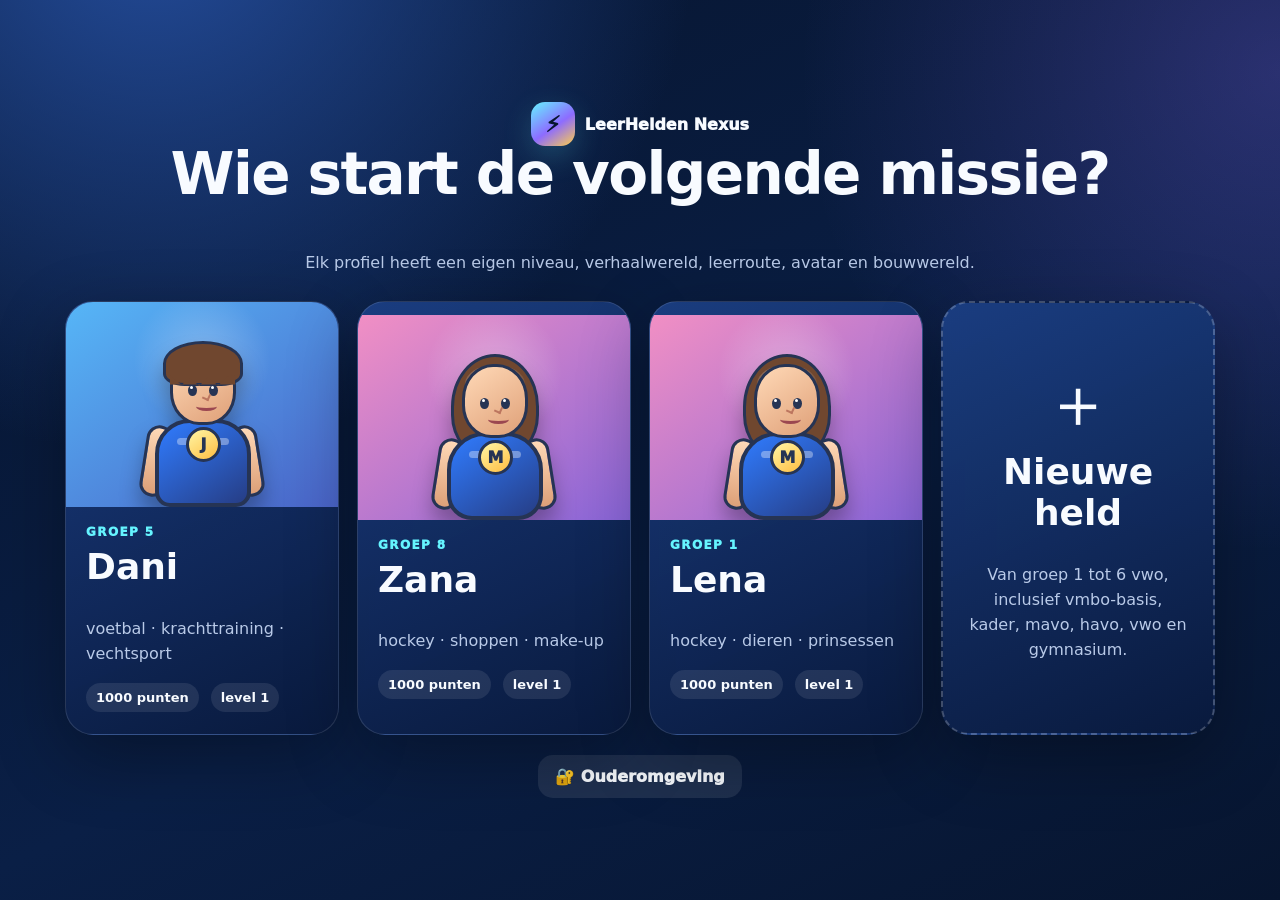
==== commit 47178144: "v6" ====
--- a/index.html
+++ b/index.html
@@ -4,8 +4,8 @@
   <meta charset="utf-8">
   <meta name="viewport" content="width=device-width,initial-scale=1,viewport-fit=cover">
   <meta name="theme-color" content="#07152f">
-  <meta name="description" content="LeerHelden Nexus: adaptief leren, spelen en bouwen van groep 1 tot en met 6 vwo.">
-  <title>LeerHelden Nexus v2.1</title>
+  <meta name="description" content="LeerHelden Nexus v3: adaptief leren, uitgebreide spellen en een levende bouwwereld van groep 1 tot en met 6 vwo.">
+  <title>LeerHelden Nexus v3.0</title>
   <style>
 :root{
   --bg:#07152f;--bg2:#0c2450;--panel:rgba(13,33,73,.92);--panel2:#12356f;--line:rgba(255,255,255,.12);
@@ -39,7 +39,20 @@
 @media(max-width:690px){.container{width:min(100% - 18px,1220px);padding-top:13px}.topbar{padding-left:10px;padding-right:10px}.brand span:last-child{display:none}.profile-grid,.grid2,.grid3,.game-grid,.market-grid,.subject-grid,.form-grid{grid-template-columns:1fr}.profile-grid{max-width:520px;margin-left:auto;margin-right:auto}.profile-card.add{min-height:220px}.bottom-nav{grid-template-columns:repeat(6,1fr)}.nav-btn{font-size:0}.nav-btn span{font-size:22px}.ability-row{grid-template-columns:115px 1fr 48px;font-size:14px}.mission{grid-template-columns:44px 1fr auto}.mission-icon{width:42px;height:42px}.reaction-pads{grid-template-columns:1fr}.world-canvas{grid-template-rows:repeat(8,58px);min-height:480px}.placed-item{height:calc(var(--h)*58px);top:calc(var(--y)*58px)}.market-preview{height:145px}.card{padding:17px}.read-toolbar .btn{width:100%}.section-head{align-items:start;flex-direction:column}.profile-hero{height:185px}.connect-board{gap:5px;padding:8px}.answer.has-guide{grid-template-columns:92px 1fr;gap:9px}.answer-letter{width:31px;height:31px}.answer-stars{font-size:15px}.star-legend{font-size:13px}}
 @media(prefers-reduced-motion:reduce){*,*:before,*:after{animation-duration:.001ms!important;animation-iteration-count:1!important;scroll-behavior:auto!important}}
 
-  </style>
+  
+/* ===== LeerHelden Nexus v3 — normal avatars, richer arcade, 3-depth world ===== */
+.profile-grid{grid-template-columns:repeat(auto-fit,minmax(260px,1fr))}.profile-hero{background:radial-gradient(circle at 50% 28%,rgba(255,255,255,.28),transparent 34%),linear-gradient(145deg,#56b6f7,#4a64c8)}.profile-card[data-gender="female"] .profile-hero{background:radial-gradient(circle at 50% 28%,rgba(255,255,255,.3),transparent 34%),linear-gradient(145deg,#f18fc4,#8865d8)}
+.normal-avatar{position:absolute;left:50%;bottom:0;width:150px;height:184px;transform:translateX(-50%) var(--avatarScale,scale(1));transform-origin:bottom;filter:drop-shadow(0 14px 10px rgba(0,0,0,.28))}.normal-avatar .av-neck{position:absolute;left:62px;top:89px;width:28px;height:28px;background:#e8aa80;border:3px solid #263454;z-index:2}.normal-avatar .av-head{position:absolute;left:43px;top:28px;width:66px;height:74px;border-radius:47% 47% 44% 44%;background:linear-gradient(145deg,#ffd9b7,#dfa078);border:3px solid #263454;z-index:5}.normal-avatar .av-eye{position:absolute;top:31px;width:9px;height:11px;border-radius:50%;background:#263454}.normal-avatar .av-eye.l{left:15px}.normal-avatar .av-eye.r{right:15px}.normal-avatar .av-eye:after{content:"";position:absolute;left:2px;top:1px;width:3px;height:3px;border-radius:50%;background:#fff}.normal-avatar .av-nose{position:absolute;left:30px;top:39px;width:7px;height:7px;border-right:2px solid #bc765f;border-bottom:2px solid #bc765f;transform:rotate(25deg)}.normal-avatar .av-smile{position:absolute;left:23px;bottom:11px;width:21px;height:9px;border-bottom:3px solid #9b4750;border-radius:50%}.normal-avatar .av-hair{position:absolute;left:36px;top:18px;width:80px;height:45px;border-radius:52% 52% 28% 28%;background:var(--hair,#70472f);border:3px solid #263454;z-index:7}.normal-avatar.male .av-hair:after{content:"";position:absolute;left:4px;right:5px;bottom:-10px;height:18px;background:var(--hair,#70472f);clip-path:polygon(0 0,18% 55%,30% 15%,45% 60%,58% 10%,74% 58%,88% 8%,100% 0,100% 52%,0 52%)}.normal-avatar.female .av-hair{left:32px;width:88px;height:105px;border-radius:50% 50% 42% 42%;z-index:3}.normal-avatar.female .av-hair:after{content:"";position:absolute;left:11px;right:11px;top:8px;height:38px;border-radius:50%;background:linear-gradient(160deg,rgba(255,255,255,.22),transparent)}.normal-avatar .av-body{position:absolute;left:28px;bottom:0;width:96px;height:88px;border-radius:35px 35px 15px 15px;background:linear-gradient(145deg,var(--outfit,#307cff),#263d85);border:4px solid #263454;z-index:3}.normal-avatar.female .av-body{border-radius:38px 38px 25px 25px}.normal-avatar .av-body:before{content:"";position:absolute;left:18px;right:18px;top:15px;height:7px;border-radius:8px;background:rgba(255,255,255,.35)}.normal-avatar .av-arm{position:absolute;top:102px;width:26px;height:72px;border-radius:18px;background:linear-gradient(#ffd9b7,#dda078);border:3px solid #263454;z-index:2}.normal-avatar .av-arm.l{left:16px;transform:rotate(9deg)}.normal-avatar .av-arm.r{right:16px;transform:rotate(-9deg)}.normal-avatar .av-accessory{position:absolute;right:9px;top:5px;z-index:9;font-size:31px;filter:drop-shadow(0 4px 3px rgba(0,0,0,.25));animation:accessoryBob 2.4s ease-in-out infinite}.normal-avatar .av-badge{position:absolute;left:59px;bottom:45px;z-index:7;width:35px;height:35px;border-radius:50%;display:grid;place-items:center;background:linear-gradient(145deg,#fff6a5,#ffbd42);color:#263454;border:3px solid #263454;font-weight:1000}.gender-picker{display:grid;grid-template-columns:1fr 1fr;gap:12px}.gender-choice{padding:14px;border-radius:18px;border:2px solid transparent;background:rgba(255,255,255,.07);color:inherit;text-align:center;font-weight:950}.gender-choice.active{border-color:var(--gold);background:rgba(255,207,74,.13)}.gender-choice span{display:block;font-size:40px;margin-bottom:4px}@keyframes accessoryBob{50%{transform:translateY(-5px) rotate(5deg)}}
+
+.game-card{position:relative}.game-card.locked{opacity:.55;filter:grayscale(.45)}.game-usage{position:absolute;right:12px;top:12px;padding:6px 9px;border-radius:999px;background:rgba(4,14,34,.8);font-size:12px;font-weight:950}.game-card .game-art{position:relative;overflow:hidden}.game-card .game-art:after{content:"";position:absolute;inset:-50%;background:conic-gradient(transparent,rgba(255,255,255,.16),transparent 35%);animation:gameShine 5s linear infinite}.game-unlock{grid-column:1/-1;background:linear-gradient(145deg,rgba(255,207,74,.18),rgba(141,108,255,.2));border:1px solid rgba(255,207,74,.35)}.mini-score{display:flex;gap:8px;flex-wrap:wrap;margin:10px 0}.mini-score span{padding:7px 10px;border-radius:999px;background:rgba(255,255,255,.08);font-weight:850}.number-options{display:grid;grid-template-columns:1fr 1fr;gap:12px}.number-option{min-height:78px;border-radius:18px;border:2px solid rgba(255,255,255,.08);background:rgba(255,255,255,.08);color:inherit;font-size:25px;font-weight:950}.sequence-stage{min-height:180px;display:flex;align-items:center;justify-content:center;gap:14px;flex-wrap:wrap;border-radius:22px;background:rgba(255,255,255,.06)}.sequence-dot{width:58px;height:58px;border-radius:18px;background:var(--dot);box-shadow:0 8px 20px rgba(0,0,0,.24);animation:sequencePop .35s both}.typing-target{font-size:clamp(20px,3vw,29px);line-height:1.55;padding:18px;border-radius:18px;background:#fffdf4;color:#1d2940}.game-feedback{padding:13px 15px;border-radius:16px;background:rgba(255,255,255,.08);margin-top:12px}@keyframes gameShine{to{transform:rotate(360deg)}}@keyframes sequencePop{from{transform:scale(.3);opacity:0}}
+
+.market-controls{display:grid;grid-template-columns:minmax(220px,1fr) auto auto;gap:10px;margin:14px 0}.market-count{color:var(--muted);font-weight:850}.market-preview .world-sprite{font-size:82px}.market-card.wearable{border-color:rgba(255,120,200,.32)}.market-pagination{display:flex;justify-content:center;align-items:center;gap:10px;margin-top:18px}.category-dot{display:inline-block;width:9px;height:9px;border-radius:50%;background:var(--cyan);margin-right:5px}
+
+.world-editor-v3{display:grid;grid-template-columns:minmax(0,1fr) 330px;gap:16px}.world-canvas-v3{position:relative;width:max(900px,100%);height:620px;overflow:hidden;border-radius:20px;background:linear-gradient(#42aff4 0 42%,#8bd27e 42% 100%);isolation:isolate}.world-canvas-v3:before{content:"";position:absolute;inset:0;background:linear-gradient(165deg,transparent 0 62%,rgba(42,123,59,.28) 63% 69%,transparent 70%),linear-gradient(20deg,transparent 0 54%,rgba(54,135,65,.27) 55% 60%,transparent 61%);z-index:0}.ambient-sun{position:absolute;right:8%;top:6%;width:72px;height:72px;border-radius:50%;background:#fff4a5;box-shadow:0 0 45px #ffe35c;z-index:2;animation:sunOrbit 7s ease-in-out infinite}.ambient-cloud{position:absolute;left:-180px;top:11%;width:100px;height:32px;border-radius:40px;background:rgba(255,255,255,.8);box-shadow:30px -13px 0 8px rgba(255,255,255,.78),62px 1px 0 rgba(255,255,255,.78);z-index:3;animation:worldCloud 18s linear infinite}.ambient-cloud.c2{top:22%;animation-duration:26s;animation-delay:-11s;transform:scale(.7)}.depth-grid{position:absolute;left:0;right:0;top:var(--zoneTop);height:var(--zoneHeight);display:grid;grid-template-columns:repeat(var(--cols),1fr);grid-template-rows:repeat(var(--rows),1fr);z-index:5000;pointer-events:none}.depth-grid.active{pointer-events:auto}.depth-cell{border:1px dashed rgba(255,255,255,.13);background:transparent}.depth-cell:hover{background:rgba(255,255,255,.14)}.placed-item-v3{position:absolute;left:var(--left);top:var(--top);width:var(--width);height:var(--height);z-index:var(--z);border:0;background:transparent!important;padding:0;appearance:none;overflow:visible;transform-origin:50% 100%;pointer-events:auto}.placed-item-v3.selected{outline:4px solid var(--gold);outline-offset:3px;border-radius:16px}.placed-item-v3 .world-item{font-size:clamp(42px,7vw,118px);overflow:visible}.placed-item-v3.depth-1{filter:saturate(.78) brightness(.9) blur(.15px)}.placed-item-v3.depth-2{filter:saturate(.96)}.placed-item-v3.depth-3{filter:saturate(1.15) drop-shadow(0 18px 10px rgba(0,0,0,.35))}.depth-picker{display:grid;gap:9px;margin:12px 0}.depth-option{display:grid;grid-template-columns:56px 1fr auto;align-items:center;gap:10px;padding:11px;border-radius:17px;border:2px solid transparent;background:rgba(255,255,255,.065);color:inherit;text-align:left}.depth-option.active{border-color:var(--gold);background:rgba(255,207,74,.12)}.depth-option .depth-art{font-size:35px}.depth-option small{display:block;color:var(--muted)}.depth-option .grid-tag{font-size:12px;padding:5px 7px;border-radius:99px;background:rgba(255,255,255,.09)}.inventory-search{margin:10px 0}.inventory-list{grid-template-columns:repeat(3,1fr)}
+.world-sprite[data-motion="cloud"]{animation:cloudItem 6s ease-in-out infinite}.world-sprite[data-motion="sun"]{animation:sunItem 4s linear infinite}.world-sprite[data-motion="fly"]{animation:flyItem 5s ease-in-out infinite}.world-sprite[data-motion="drive"]{animation:driveItem 3.6s ease-in-out infinite}.world-sprite[data-motion="dance"]{animation:danceItem 1.4s ease-in-out infinite}.world-sprite[data-motion="orbit"]{animation:orbitItem 4.5s linear infinite}.world-sprite[data-motion="bounce"]{animation:bounceItem 1.5s ease-in-out infinite}.world-sprite[data-motion="sparkle"]{animation:sparkleItem 1.7s ease-in-out infinite}.world-sprite[data-motion="slide"]{animation:slideItem 2.4s ease-in-out infinite}@keyframes cloudItem{0%,100%{transform:translateX(-10%) scale(.95)}50%{transform:translateX(18%) translateY(-8%) scale(1.04)}}@keyframes sunItem{to{transform:rotate(360deg)}50%{filter:brightness(1.35)}}@keyframes flyItem{0%,100%{transform:translate(-18%,8%) rotate(-5deg)}50%{transform:translate(20%,-20%) rotate(7deg)}}@keyframes driveItem{0%,100%{transform:translateX(-22%) rotate(-2deg)}50%{transform:translateX(25%) rotate(2deg)}}@keyframes danceItem{25%{transform:rotate(-7deg) translateY(-5%)}75%{transform:rotate(7deg) translateY(-5%)}}@keyframes orbitItem{to{transform:rotate(360deg) translateX(8%) rotate(-360deg)}}@keyframes bounceItem{50%{transform:translateY(-18%) scale(1.04)}}@keyframes sparkleItem{50%{filter:brightness(1.45) drop-shadow(0 0 18px #fff);transform:scale(1.07)}}@keyframes slideItem{0%,100%{transform:translateX(-18%) rotate(-3deg)}50%{transform:translateX(20%) translateY(-8%) rotate(3deg)}}@keyframes worldCloud{to{transform:translateX(calc(100vw + 400px))}}@keyframes sunOrbit{50%{transform:translateY(10px) scale(1.07)}}
+@media(max-width:900px){.world-editor-v3{grid-template-columns:1fr}.world-canvas-v3{height:540px}.market-controls{grid-template-columns:1fr}.game-grid{grid-template-columns:1fr 1fr}}@media(max-width:600px){.game-grid{grid-template-columns:1fr}.world-canvas-v3{height:480px}.number-options{grid-template-columns:1fr}.gender-picker{grid-template-columns:1fr 1fr}}
+
+</style>
 </head>
 <body>
   <div id="app"></div>
@@ -327,7 +340,7 @@
 const DATA = window.LEERHELDEN_DATA;
 const KEY = 'leerhelden-nexus-v2';
 const OLD_KEY = 'leerhelden-v1';
-const VERSION = 2.1;
+const VERSION = 3.0;
 const $ = sel => document.querySelector(sel);
 const clamp = (n,min,max)=>Math.max(min,Math.min(max,n));
 const shuffle = arr => [...arr].sort(()=>Math.random()-.5);
@@ -661,7 +674,215 @@
 function openAvatarEditor(){const p=current(),modal=document.createElement('div');modal.className='modal';modal.id='avatarModal';modal.innerHTML=`<section class="card modal-card"><div class="row between"><div><span class="eyebrow">Power-avatar</span><h2>Nieuwe heldenlook</h2></div><button class="icon-btn" onclick="closeAvatarModal()">×</button></div><div class="profile-hero" style="height:290px;border-radius:20px">${avatarHTML(p)}</div><div class="form-grid" style="margin-top:14px"><label>Haar<select id="avatarHair" class="input">${Object.keys(HAIR).map(x=>`<option ${p.avatar.hair===x?'selected':''}>${x}</option>`).join('')}</select></label><label>Pak<select id="avatarOutfit" class="input">${Object.keys(OUTFIT).map(x=>`<option ${p.avatar.outfit===x?'selected':''}>${x}</option>`).join('')}</select></label><label>Aura<select id="avatarAura" class="input">${Object.keys(AURA).map(x=>`<option ${p.avatar.aura===x?'selected':''}>${x}</option>`).join('')}</select></label><label>Vorm<select id="avatarGender" class="input"><option value="male" ${p.gender==='male'?'selected':''}>Mannelijk</option><option value="female" ${p.gender==='female'?'selected':''}>Vrouwelijk</option><option value="neutral" ${p.gender==='neutral'?'selected':''}>Neutraal</option></select></label></div><button class="btn primary" style="margin-top:14px" onclick="saveAvatar()">Avatar opslaan</button></section>`;document.body.appendChild(modal);}
 window.openAvatarEditor=openAvatarEditor;window.closeAvatarModal=()=>$('#avatarModal')?.remove();window.saveAvatar=()=>{const p=current();p.avatar.hair=$('#avatarHair').value;p.avatar.outfit=$('#avatarOutfit').value;p.avatar.aura=$('#avatarAura').value;p.gender=$('#avatarGender').value;save();closeAvatarModal();render();};
 
-if('serviceWorker'in navigator)window.addEventListener('load',()=>navigator.serviceWorker.register('sw.js').catch(console.warn));
+
+/* ===== LeerHelden Nexus v3 functional upgrade ===== */
+const V3_DEPTHS={1:{name:'Ver weg',icon:'🏔️',cols:16,rows:6,top:8,height:50,description:'Kleine vakken voor bergen, lucht en verre gebouwen.'},2:{name:'Midden',icon:'🌳',cols:12,rows:6,top:25,height:58,description:'Middelgrote vakken voor de hoofdwereld.'},3:{name:'Dichtbij',icon:'🏠',cols:8,rows:5,top:43,height:57,description:'Grote vakken voor objecten die vooraan staan.'}};
+const V3_GAME_META={
+ connect4:{name:'Vier op een rij',icon:'🔴',desc:'Tik rechtstreeks in een kolom en versla je tegenstander.'},
+ reaction:{name:'Reactieduel',icon:'⚡',desc:'Meet exact wie het snelst reageert zodra het veld groen wordt.'},
+ memory:{name:'Memory Lab',icon:'🧩',desc:'Kies 4 × 4, 6 × 4 of het grote 6 × 6 veld.'},
+ number:{name:'Getallenstorm',icon:'➗',desc:'Los tien sommen op voordat de energiemeter leeg is.'},
+ word:{name:'Woordbouwer',icon:'🔤',desc:'Ontwar letters en bouw acht correcte woorden.'},
+ pattern:{name:'Patroonpuls',icon:'🟣',desc:'Onthoud een steeds langere reeks kleuren.'},
+ topo:{name:'Wereldrace',icon:'🌍',desc:'Koppel landen, hoofdsteden en werelddelen.'},
+ typing:{name:'Typeturbo',icon:'⌨️',desc:'Typ zinnen nauwkeurig en verbeter je tijd.'}
+};
+const V3_ADJECTIVES=['Neon','Kosmische','Gouden','Turbo','Kristallen','Verborgen','Koninklijke','Drijvende','Magische','Super','Reusachtige','Mini','Bliksem','Sterren','Jungle','IJs','Vuur','Oceaan','Robot','Droom','Safari','Pixel','Maan','Zonne','Ninja'];
+const V3_MARKET_CATEGORIES=[
+ {id:'bouwen',nouns:['boomhut','kasteel','villa','toren','fort'],symbols:['🌳','🏰','🏡','🏢','🗼'],motions:['sway','glow','lights']},
+ {id:'voertuigen',nouns:['raceauto','monstertruck','motor','vliegtuig','speedboot'],symbols:['🏎️','🚙','🏍️','✈️','🚤'],motions:['drive','drive','drive','fly','waves']},
+ {id:'sport',nouns:['stadion','hockeyarena','dojo','skatepark','zwemcomplex'],symbols:['🏟️','🏑','🥋','🛹','🏊'],motions:['crowd','flags','bounce']},
+ {id:'natuur',nouns:['waterval','vulkaan','wolk','zon','oerboom'],symbols:['🌊','🌋','☁️','☀️','🌲'],motions:['flow','eruption','cloud','sun','sway']},
+ {id:'ruimte',nouns:['raket','ruimtestation','maanbasis','satelliet','planeet'],symbols:['🚀','🛰️','🌕','📡','🪐'],motions:['launch','orbit','spin']},
+ {id:'fantasie',nouns:['draak','dinosaurus','eenhoorn','feniks','trol'],symbols:['🐉','🦖','🦄','🦅','👹'],motions:['fly','stomp','sparkle']},
+ {id:'toekomst',nouns:['robotlab','CEO-toren','universiteit','tijdmachine','AI-hub'],symbols:['🤖','🏢','🎓','⏳','🧠'],motions:['work','windows','spin','scan']},
+ {id:'pretpark',nouns:['reuzenrad','achtbaan','spookhuis','draaimolen','glijbaan'],symbols:['🎡','🎢','🏚️','🎠','🛝'],motions:['spin','rail','glow']},
+ {id:'dieren',nouns:['leeuw','panda','adelaar','hond','paard'],symbols:['🦁','🐼','🦅','🐕','🐎'],motions:['bounce','fly','dance']},
+ {id:'waterwereld',nouns:['haaienbaai','duikboot','koraalrif','dolfijnenpod','vuurtoren'],symbols:['🦈','🚢','🪸','🐬','🗼'],motions:['swim','waves','beam']},
+ {id:'kleding',nouns:['pet','kroon','zonnebril','cape','sportschoenen'],symbols:['🧢','👑','🕶️','🦸','👟'],motions:['sparkle','float'],wearable:true},
+ {id:'interieur',nouns:['gamekamer','bioscoop','troonzaal','slaapkamer','keuken'],symbols:['🛋️','🎬','🪑','🛏️','🍳'],motions:['lights','glow']},
+ {id:'muziek',nouns:['drumstel','gitaarpodium','DJ-set','piano','festival'],symbols:['🥁','🎸','🎧','🎹','🎪'],motions:['dance','lights']},
+ {id:'gaming',nouns:['arcadekast','pixelpoort','consolebasis','e-sportarena','VR-lab'],symbols:['🕹️','👾','🎮','🏟️','🥽'],motions:['glow','spin','lights']},
+ {id:'wetenschap',nouns:['laboratorium','telescoop','DNA-toren','reactor','uitvinderswerkplaats'],symbols:['🔬','🔭','🧬','⚛️','🛠️'],motions:['scan','orbit','work']},
+ {id:'eten',nouns:['pizzarestaurant','ijspaleis','snoepfabriek','smoothiebar','pannenkoekhuis'],symbols:['🍕','🍦','🍬','🥤','🥞'],motions:['float','sparkle','work']},
+ {id:'winter',nouns:['iglo','skipiste','sneeuwfort','ijsbaan','poolstation'],symbols:['🧊','⛷️','🏰','⛸️','❄️'],motions:['sparkle','slide','glow']},
+ {id:'tropisch',nouns:['palmenstrand','jungleruïne','surfbaai','toekanboom','hangmatdorp'],symbols:['🏝️','🗿','🏄','🦜','🌴'],motions:['sway','waves','fly']},
+ {id:'feest',nouns:['confettikanon','dansvloer','verjaardagstent','lichtshow','vuurwerkplatform'],symbols:['🎉','🪩','🎂','💡','🎆'],motions:['sparkle','dance','lights']},
+ {id:'school',nouns:['bibliotheek','makerspace','taallab','rekenarena','schooltuin'],symbols:['📚','🛠️','✍️','🧮','🌱'],motions:['pages','work','bloom']}
+];
+const V3_LEGACY=[
+ ['treehouse','Boomhut XL','bouwen','🌳','sway'],['castle','Kristalkasteel','bouwen','🏰','glow'],['stadium','Neonstadion','sport','🏟️','lights'],['rocket','Sterrenraket','ruimte','🚀','launch'],['dragon','Luchtdraak','fantasie','🐉','fly'],['dino','Brullende T-rex','fantasie','🦖','stomp'],['waterfall','Magische waterval','natuur','🌊','flow'],['volcano','Vuurvulkaan','natuur','🌋','eruption'],['lamborghini','Supercar garage','voertuigen','🏎️','drive'],['portal','Dimensiepoort','ruimte','🌀','spin'],['hockeyarena','Hockeyarena','sport','🏑','crowd'],['university','Future University','toekomst','🎓','windows'],['ceotower','CEO-toren','toekomst','🏢','shine'],['pool','Sky zwembad','sport','🏊','waves'],['dojo','Power dojo','sport','🥋','flags'],['alienlab','Alien-laboratorium','ruimte','🛸','scan'],['sharkbay','Haaienbaai','waterwereld','🦈','swim'],['ferris','Kosmisch reuzenrad','pretpark','🎡','spin'],['train','Zweeftrein','voertuigen','🚝','rail'],['garden','Lichtgevende tuin','natuur','🌺','bloom'],['robot','Bouwrobot','toekomst','🤖','work'],['airship','Wolkenluchtschip','ruimte','🛩️','fly'],['library','Geheime bibliotheek','school','📚','pages'],['beacon','Heldenbaken','bouwen','🔦','beam']
+];
+function buildMarketplaceV3(){
+ const items=V3_LEGACY.map((x,i)=>({id:x[0],name:x[1],category:x[2],symbol:x[3],motion:x[4],kind:x[0],price:180+(i%8)*55,w:1+(i%3),h:1+((i+1)%3),depth:1+(i%3),wearable:false}));
+ let n=0;
+ while(items.length<500){const cat=V3_MARKET_CATEGORIES[n%V3_MARKET_CATEGORIES.length],local=Math.floor(n/V3_MARKET_CATEGORIES.length),noun=cat.nouns[local%cat.nouns.length],adj=V3_ADJECTIVES[(local*3+n)%V3_ADJECTIVES.length],symbol=cat.symbols[local%cat.symbols.length],motion=cat.motions[local%cat.motions.length];items.push({id:`v3-${cat.id}-${local+1}`,name:`${adj} ${noun}`,category:cat.id,symbol,motion,kind:cat.id,price:90+((n*37)%850),w:1+((n+local)%3),h:1+((n*2+local)%3),depth:1+(n%3),wearable:Boolean(cat.wearable),accessory:cat.wearable?symbol:null});n++;}
+ return items.slice(0,500);
+}
+DATA.MARKET_ITEMS=buildMarketplaceV3();
+function marketItem(id){return DATA.MARKET_ITEMS.find(i=>i.id===id);}
+
+const V3_HAIR={bruin:'#70472f',blond:'#e9c144',zwart:'#24283a',rood:'#b64d3e',lichtbruin:'#9a6846',donkerblond:'#b48b45',kastanje:'#793f35',grijs:'#aeb4c0'};
+const V3_OUTFIT={blauw:'#307cff',roze:'#ef72ae',groen:'#41b989',rood:'#e95262',paars:'#7b5bd6',oranje:'#f0953e',donker:'#2b3559',turquoise:'#34bfc2'};
+const oldNormaliseV3=normaliseProfile;
+normaliseProfile=function(p){const n=oldNormaliseV3(p);n.gender=['male','female'].includes(p.gender)?p.gender:(p.id==='zana'||p.id==='lena'?'female':'male');n.avatar={hair:p.avatar?.hair||((n.gender==='female')?'bruin':'donkerblond'),outfit:p.avatar?.outfit||((n.gender==='female')?'roze':'blauw'),accessory:p.avatar?.accessory||null};n.gameRuns={...(p.gameRuns||{})};n.gameUnlocks=Number(p.gameUnlocks||0);n.recentQuestionKeys=Array.isArray(p.recentQuestionKeys)?p.recentQuestionKeys.slice(-100):[];n.recentStoryKeys=Array.isArray(p.recentStoryKeys)?p.recentStoryKeys.slice(-80):[];n.inventory=Array.from(new Set((n.inventory||[]).filter(id=>marketItem(id))));if(!n.inventory.length)n.inventory=['garden'];n.placements=(n.placements||[]).filter(pl=>marketItem(pl.itemId));return n;};
+state.profiles=state.profiles.map(normaliseProfile);state.version=3;save();
+runtime.marketSearch=runtime.marketSearch||'';runtime.marketPage=runtime.marketPage||0;runtime.inventorySearch=runtime.inventorySearch||'';
+
+avatarHTML=function(p,small=false){const h=V3_HAIR[p.avatar?.hair]||V3_HAIR.bruin,o=V3_OUTFIT[p.avatar?.outfit]||V3_OUTFIT.blauw,a=marketItem(p.avatar?.accessory);return `<div class="normal-avatar ${p.gender==='female'?'female':'male'}" style="--hair:${h};--outfit:${o};--avatarScale:${small?'scale(.78)':'scale(1)'}"><div class="av-hair"></div><div class="av-neck"></div><div class="av-head"><i class="av-eye l"></i><i class="av-eye r"></i><i class="av-nose"></i><i class="av-smile"></i></div><div class="av-arm l"></div><div class="av-arm r"></div><div class="av-body"></div><div class="av-badge">${p.gender==='female'?'M':'J'}</div>${a?`<div class="av-accessory">${a.accessory||a.symbol}</div>`:''}</div>`;};
+
+const V3_EXTRA_TOPICS={
+ reading:['woordenschat uit context','verwijswoorden','hoofdgedachte','deelonderwerpen','tekstdoel','feit en mening','oorzaak en gevolg','samenvatten','argumenten beoordelen','bronnen vergelijken','beeld en tekst combineren'],
+ spelling:['luisterwoorden','regelwoorden','weetwoorden','open en gesloten lettergrepen','ei en ij','au en ou','meervouden','verkleinwoorden','apostrof en trema','werkwoordspelling','verleden tijd','voltooid deelwoord','interpunctie','hoofdletters','leenwoorden'],
+ math:['getalbegrip','optellen en aftrekken','tafels','delen','breuken','kommagetallen','procenten','verhoudingen','geld','tijd','meten','oppervlakte en inhoud','meetkunde','tabellen en grafieken','gemiddelde','algebra','kansrekening','statistiek'],
+ dutch:['leesstrategieën','formuleren','zinsontleding','woordsoorten','spelling','argumentatie','samenvatten','schrijven','presenteren','literatuur'],language:['woordenschat','zinsbouw','woordsoorten','persoonsvorm','onderwerp','gezegde','interpunctie','schrijven','spreken en luisteren'],
+ english:['vocabulary','present simple','past simple','present perfect','future','comparatives','reading','listening','writing','speaking'],
+ geography:['topografie','kaartvaardigheden','klimaat','bevolking','migratie','stedelijke ontwikkeling','globalisering','water','duurzaamheid','systeem aarde'],history:['tijdvakken','chronologie','oorzaak en gevolg','bronnen','continuïteit en verandering','democratie','industrialisatie','oorlogen','kolonialisme','wereldgeschiedenis'],nature:['planten en dieren','menselijk lichaam','stoffen','kracht en beweging','licht en geluid','weer en klimaat','ecologie','onderzoek doen'],biology:['cellen','organen','stofwisseling','erfelijkheid','evolutie','ecologie','gedrag','gezondheid'],physics:['kracht en beweging','energie','elektriciteit','licht','geluid','warmte','straling','onderzoek en modelleren'],chemistry:['stoffen','deeltjes','reacties','zuren en basen','rekenen met stoffen','organische chemie','veilig werken'],economics:['schaarste','markt en prijs','geld','banken','inkomen','belasting','ondernemen','internationale handel'],social:['democratie','rechtsstaat','media','identiteit','socialisatie','politiek','maatschappelijke vraagstukken'],digital:['informatie zoeken','bronbeoordeling','programmeren','data','AI-geletterdheid','privacy','cybersecurity','mediawijsheid'],study:['plannen','actief ophalen','gespreid oefenen','samenvatten','mindmaps','concentratie','toetsanalyse','reflectie']
+};
+const oldSubjectTopicsV3=subjectTopics;
+subjectTopics=function(subject,p=current()){return Array.from(new Set([...(oldSubjectTopicsV3(subject,p)||[]),...(V3_EXTRA_TOPICS[subject]||[])]));};
+renderTutor=function(){const p=current(),curr=curriculumForLevel(currentLevel());const total=curr.reduce((a,[s])=>a+subjectTopics(s,p).length,0);const content=`<div class="section-head" style="margin-top:0"><div><span class="eyebrow">Tutorcentrum v3</span><h1>${esc(profileLevelLabel(p))}</h1></div><p>${curr.length} vakgebieden · ${total} concrete onderwerpen</p></div><section class="notice"><strong>Actuele leerlijn:</strong> de opbouw volgt de negen leergebieden uit de SLO-kerndoelen 2026 en de referentiedomeinen voor taal en rekenen. Elk vak beweegt los mee met de resultaten.</section><div class="subject-grid" style="margin-top:17px">${curr.map(([s])=>subjectCard(s,subjectTopics(s,p))).join('')}</div>`;$('#app').innerHTML=shell(content,'tutor');};
+subjectCard=function(subject,topics){const ability=current().abilities[subject]??levelScale();return `<article class="card subject-card"><span class="eyebrow">vaardigheid ${Math.round(ability)}</span><h3><span aria-hidden="true">${subjectVisual(subject)}</span> ${esc(subjectMeta(subject).label)}</h3><p>${topics.length} leeronderwerpen beschikbaar.</p><div>${topics.map(t=>`<button class="topic-chip" onclick='startTopicExercise(${JSON.stringify(subject)},${JSON.stringify(t)})'>${esc(t)}</button>`).join('')}</div><button class="btn cyan small" style="margin-top:14px" onclick="startExercise('${subject}',null)">Gemengde slimme oefening</button></article>`;};
+window.startTopicExercise=(subject,topic)=>{const p=current(),ability=p.abilities[subject]??levelScale(p);runtime.exercise={subject,topic,dailyIndex:null,questions:makeQuestions(subject,ability,p),index:0,correct:0,answered:false,selected:null,startedAt:Date.now(),storyRead:subject!=='reading',streak:0};render();};
+
+const V3_STORY={
+ settings:['een uitverkocht stadion','een oud kasteel aan zee','een trainingskamp in de bergen','een futuristische school','een eiland met een verlaten vuurtoren','een internationale hockeyfinale','een ondergronds laboratorium','een zwembad met een geheime tunnel','een stad tijdens een grote stroomstoring','een ruimtestation boven de aarde','een jungle vol vreemde geluiden','een museum dat na sluitingstijd tot leven kwam'],
+ challenges:['een belangrijk voorwerp verdween','het team kreeg een onverwachte achterstand','een slimme machine begon verkeerde signalen te geven','een jonger kind raakte de route kwijt','een storm maakte het oorspronkelijke plan onmogelijk','twee aanwijzingen spraken elkaar tegen','een tegenstander bleek een verrassende tactiek te gebruiken','een uitvinding werkte alleen onder vreemde omstandigheden','een boodschap leek door iemand te zijn vervalst','de tijd liep sneller af dan verwacht','een dier blokkeerde de enige veilige doorgang','iedereen dacht dat de makkelijkste oplossing ook de beste was'],
+ strategies:['stopte eerst om precies waar te nemen','verdeelde het probleem in kleine stappen','vroeg twee mensen om hun uitleg te vergelijken','maakte een proefopstelling voordat het echte plan begon','tekende een kaart en markeerde alleen de zekere informatie','controleerde een bron in plaats van een gerucht te geloven','gebruikte een korte focusroutine en noemde de volgende stap hardop','keek niet alleen naar de bal maar ook naar de vrije ruimte','rekende verschillende scenario’s door','luisterde naar het jongste lid van de groep','veranderde telkens maar één onderdeel van het ontwerp','nam verantwoordelijkheid en legde de keuze rustig uit'],
+ twists:['Precies toen het plan leek te werken, viel het licht uit.','Een kleine aanwijzing die eerst onbelangrijk leek, veranderde alles.','De tegenstander bleek hetzelfde probleem te proberen op te lossen.','De oplossing maakte een tweede, groter probleem zichtbaar.','Iemand uit de familie herkende een patroon uit een eerder avontuur.','De meest spectaculaire optie bleek minder betrouwbaar dan de eenvoudige aanpak.','Een camera-opname liet iets anders zien dan de ooggetuigen beweerden.','Het jongste teamlid stelde één vraag waarop niemand direct antwoord wist.','De wind draaide en daardoor veranderde de hele situatie.','Een verborgen timer begon plotseling af te tellen.'],
+ outcomes:['Het team won doordat iedereen precies wist wat de volgende stap was.','De oplossing werkte, maar alleen omdat het plan onderweg eerlijk werd aangepast.','De wedstrijd eindigde gelijk, toch voelde het als een overwinning door het sterke samenspel.','De uitvinding werd eenvoudiger, veiliger en uiteindelijk veel waardevoller.','De groep ontdekte dat goed bewijs belangrijker was dan de luidste mening.','De hoofdrolspeler koos niet voor eigen roem maar voor de beste oplossing voor iedereen.','Het gevaar verdween toen de onbekende situatie zorgvuldig werd onderzocht.','De mislukte eerste poging leverde de informatie op die voor de doorbraak nodig was.'],
+ reflections:['Focus betekent niet dat je nooit afdwaalt, maar dat je steeds bewust terugkeert.','Een sterke leider durft een besluit te herzien wanneer nieuwe informatie dat vraagt.','Samenwerken is meer dan helpen: je moet begrijpen welke informatie de ander nodig heeft.','Moed is niet hetzelfde als nergens bang voor zijn; moed begint bij verstandig handelen ondanks spanning.','Een goed idee wordt pas een uitvinding wanneer het een echt probleem betrouwbaar oplost.','Een droom wordt geloofwaardiger wanneer je er concrete stappen en meetpunten aan koppelt.']
+};
+function rememberUnique(p,listName,key,limit){const list=p[listName]||(p[listName]=[]);if(list.includes(key))return false;list.push(key);if(list.length>limit)list.splice(0,list.length-limit);return true;}
+function pick(arr){return arr[rand(arr.length)];}
+function familyPerson(p){const raw=(p.family||'een familielid').split(/,| en /).map(x=>x.trim()).filter(Boolean);return pick(raw.length?raw:['een familielid']);}
+function storyQuestion(prompt,answer,distractors,explain){return {type:'choice',prompt,answer,options:shuffle(Array.from(new Set([answer,...distractors])).slice(0,4)),explain};}
+makeReading=function(ability,p){let key,setting,challenge,strategy,twist,outcome,reflection,interest,helper;for(let tries=0;tries<30;tries++){setting=pick(V3_STORY.settings);challenge=pick(V3_STORY.challenges);strategy=pick(V3_STORY.strategies);twist=pick(V3_STORY.twists);outcome=pick(V3_STORY.outcomes);reflection=pick(V3_STORY.reflections);interest=pick(p.interests.length?p.interests:['sport','uitvinden','avontuur']);helper=familyPerson(p);key=[setting,challenge,strategy,twist,outcome,interest].join('|');if(rememberUnique(p,'recentStoryKeys',key,80))break;}
+ const she=p.gender==='female',pro=she?'zij':'hij',poss=she?'haar':'zijn',level=ability<25?1:ability<50?2:ability<75?3:ability<100?4:5;let paragraphs=[];
+ paragraphs.push(`${p.name} kreeg een onverwachte uitnodiging voor een avontuur rond ${interest}. De afspraak was bij ${setting}. ${p.name} had zich goed voorbereid, maar al kort na aankomst bleek dat ${challenge}.`);
+ paragraphs.push(`Eerst wilde ${p.name} meteen handelen. Daarna herinnerde ${pro} zich dat snel beginnen niet hetzelfde is als slim beginnen. ${p.name} ${strategy}. ${helper} hielp door een detail te noemen dat de anderen hadden gemist.`);
+ paragraphs.push(`${twist} Daardoor moest ${p.name} kiezen tussen een opvallende snelle oplossing en een rustiger plan dat beter gecontroleerd kon worden. ${pro.charAt(0).toUpperCase()+pro.slice(1)} koos voor het tweede plan en legde aan de groep uit welke aanwijzingen zeker waren en welke nog onderzocht moesten worden.`);
+ if(level>=3)paragraphs.push(`Tijdens de uitvoering ontstond discussie. Eén persoon vertrouwde vooral op ervaring, terwijl een ander alleen naar de nieuwste meting keek. ${p.name} liet zien dat beide soorten informatie waarde konden hebben, zolang duidelijk bleef waar de grenzen lagen. De groep sprak af na iedere stap kort te controleren wat daadwerkelijk veranderd was.`);
+ if(level>=4)paragraphs.push(`De keuze had niet alleen direct gevolg. Een snelle winst kon later extra risico opleveren, terwijl een voorzichtige proef op korte termijn minder spectaculair leek. ${p.name} vergeleek daarom het resultaat, de veiligheid, de kosten en het effect op anderen. De uiteindelijke beslissing werd daardoor beter onderbouwd.`);
+ paragraphs.push(`${outcome} Na afloop schreef ${p.name} één zin op om het avontuur te onthouden: “${reflection}”`);
+ if(p.storyContext&&level>=3)paragraphs.push(`Het avontuur paste bij wat ${p.name} belangrijk vindt: ${p.storyContext}`);
+ const story=paragraphs.join('\n\n'),title=`${p.name} en ${setting.replace(/^een |^de /,'')}`;
+ const qs=[
+ storyQuestion(`Waar begon het avontuur van ${p.name}?`,setting,['in een gewone klas zonder opdracht','thuis tijdens het ontbijt','op een leeg parkeerterrein'],'Het antwoord staat in de eerste alinea.'),
+ storyQuestion('Waarom koos de hoofdrolspeler niet direct voor de opvallendste oplossing?','Omdat een rustiger plan beter gecontroleerd kon worden.',['Omdat niemand meer wilde helpen.','Omdat de opdracht werd afgelast.','Omdat de snelle oplossing verboden was zonder verdere reden.'],'De tekst vergelijkt snelheid met controleerbaarheid.'),
+ storyQuestion(`Welke aanpak gebruikte ${p.name}?`,strategy.charAt(0).toUpperCase()+strategy.slice(1)+'.',['Negeerde alle aanwijzingen.','Liet een ander alles oplossen.','Koos zonder na te denken het duurste plan.'],'Deze handeling wordt letterlijk in de tweede alinea beschreven.'),
+ storyQuestion('Welke boodschap past het best bij het verhaal?',reflection,['De luidste mening is altijd juist.','Een eerste mislukking betekent dat je moet stoppen.','Alleen winnen bepaalt of iets waardevol is.'],'De slotzin verwoordt de centrale les.'),
+ storyQuestion('Welke rol had de onverwachte wending in de tekst?','De wending dwong de groep het plan opnieuw te beoordelen.',['De wending beschreef alleen het weer zonder gevolg.','De wending bewees dat voorbereiding nutteloos is.','De wending maakte alle eerdere informatie automatisch onjuist.'],'De wending verandert het probleem en de keuze.'),
+ storyQuestion('Welke informatie zou het besluit nog sterker maken?','Een onafhankelijke controle van de belangrijkste aanwijzingen.',['Een extra gerucht zonder bron.','Alleen de mening van de hoofdrolspeler.','Een mooiere naam voor het plan.'],'Onafhankelijke controle vergroot de betrouwbaarheid.')
+ ];
+ if(level<3)qs.splice(4);else if(level<4)qs.splice(5);save();return {type:'reading',title,story,questions:qs};};
+
+const V3_VERBS=[['werken','werkte','gewerkt'],['maken','maakte','gemaakt'],['trainen','trainde','getraind'],['spelen','speelde','gespeeld'],['stoppen','stopte','gestopt'],['passen','paste','gepast'],['reizen','reisde','gereisd'],['bellen','belde','gebeld'],['verhuizen','verhuisde','verhuisd'],['antwoorden','antwoordde','geantwoord'],['gebeuren','gebeurde','gebeurd'],['veranderen','veranderde','veranderd'],['verwachten','verwachtte','verwacht'],['redden','redde','gered'],['landen','landde','geland'],['bedoelen','bedoelde','bedoeld'],['branden','brandde','gebrand'],['vinden','vond','gevonden'],['schrijven','schreef','geschreven'],['kiezen','koos','gekozen'],['winnen','won','gewonnen'],['denken','dacht','gedacht'],['brengen','bracht','gebracht'],['houden','hield','gehouden'],['zien','zag','gezien']];
+const V3_WORDS=['avontuur','wedstrijd','kampioen','gevaarlijk','nieuwsgierig','onmiddellijk','waarschijnlijk','bibliotheek','elektriciteit','miljonair','fantastisch','organisatie','verantwoordelijk','concentratie','experiment','konijnen','pannenkoeken','voetbalwedstrijd','hockeyteam','ruimtestation','categorieën','ideeën','auto’s','baby’tje','financieel','overtuigend','interessant','professioneel','communicatie','creativiteit'];
+function spellingChoice(word){const variants=[word.replace(/ij/g,'ei'),word.replace(/ei/g,'ij'),word.replace(/ou/g,'au'),word.replace(/au/g,'ou'),word.replace(/dd/g,'d'),word.replace(/ll/g,'l'),word.replace(/nn/g,'n'),word.replace(/en$/,'e'),word+'t'].filter(x=>x!==word);while(variants.length<3)variants.push(word.slice(0,-1));return {type:'choice',prompt:'Welk woord is goed gespeld?',answer:word,options:shuffle([word,...variants.slice(0,3)]),explain:`Het juiste woord is “${word}”. Let op de vaste spelling en de lettergrepen.`,spoken:word};}
+makeSpelling=function(ability){const mode=ability<25?rand(2):ability<45?rand(3):ability<75?rand(6):rand(8);if(mode===0){const w=pick(V3_WORDS.slice(0,ability<45?14:V3_WORDS.length));return spellingChoice(w);}if(mode===1){const w=pick(V3_WORDS);return {type:'input',prompt:'Luister naar het woord en typ het precies.',answer:w,spoken:w,explain:'Luister per lettergreep en controleer daarna het hele woord.'};}const [inf,past,part]=pick(V3_VERBS);if(mode===2)return {type:'input',prompt:`Vul de verleden tijd in: Gisteren ... ${current().name} hard. (${inf})`,answer:past,spoken:past,explain:'Bepaal de stam en kies de juiste verleden-tijduitgang of de sterke vorm.'};if(mode===3)return {type:'input',prompt:`Vul het voltooid deelwoord in: ${current().name} heeft hard ... (${inf})`,answer:part,spoken:part,explain:'Controleer of het werkwoord sterk of zwak is en let op de laatste letter van de stam.'};if(mode===4){const forms=[inf+'t',inf.replace(/en$/,'')+'t',inf.replace(/en$/,'')];const ans=inf==='houden'?'houdt':inf.replace(/en$/,'')+'t';return {type:'choice',prompt:`Welke vorm past? ${current().name} ... het plan goed. (${inf})`,answer:ans,options:shuffle(Array.from(new Set([ans,...forms,'heeft '+part])).slice(0,4)),explain:'Bij hij of zij gebruik je in de tegenwoordige tijd meestal stam + t.'};}if(mode===5)return {type:'choice',prompt:'Welke zin gebruikt de leestekens het best?',answer:'Hoewel het spannend was, bleef het team rustig.',options:shuffle(['Hoewel het spannend was, bleef het team rustig.','Hoewel, het spannend was bleef het team rustig.','Hoewel het spannend was bleef, het team rustig.','hoewel het spannend was bleef het team rustig']),explain:'Na een bijzin aan het begin staat een komma; de zin begint met een hoofdletter.'};if(mode===6)return {type:'input',prompt:`Verbeter het fout geschreven woord: “De opdracht is ${part}t.”`,answer:part,spoken:part,explain:'Een voltooid deelwoord krijgt niet automatisch een extra t.'};return {type:'choice',prompt:'Welke zin is volledig correct?',answer:'De ideeën zijn zorgvuldig uitgewerkt en overtuigend gepresenteerd.',options:shuffle(['De ideëen zijn zorgvuldig uitgewerkt en overtuigent gepresenteerd.','De ideeën zijn zorgvuldig uitgewerkt en overtuigend gepresenteerd.','De ideeën zijn zorgvuldig uitgewerkt en overtuigend gepresenteert.','De ideën zijn zorgvuldig uitgewerkt, en overtuigend gepresenteerd.']),explain:'Ideeën krijgt een trema; uitgewerkt en gepresenteerd zijn voltooid deelwoorden; overtuigend eindigt op d.'};};
+
+function uniqueOptions(answer,values){const out=[String(answer)];for(const v of values)if(!out.includes(String(v)))out.push(String(v));let step=1;while(out.length<4){const n=Number(String(answer).replace(',','.'));out.push(Number.isFinite(n)?String(n+step):`optie ${step}`);step++;}return shuffle(out.slice(0,4));}
+function choiceMath(prompt,answer,distractors,explain){return {type:'choice',prompt,answer:String(answer),options:uniqueOptions(answer,distractors),explain};}
+function inputMath(prompt,answer,explain){return {type:'input',prompt,answer:String(answer).replace('.',','),explain};}
+makeMath=function(a){const stage=a<20?0:a<35?1:a<50?2:a<65?3:a<80?4:a<95?5:a<110?6:7;let x,y,z,ans,type=rand(stage<3?7:10);
+ if(stage===0){if(type%4===0){x=1+rand(12);y=1+rand(8);ans=x+y;return choiceMath(`Hoeveel is ${x} plus ${y}?`,ans,[ans-1,ans+1,x],'Tel verder vanaf het grootste getal.');}if(type%4===1){x=5+rand(15);y=1+rand(Math.min(8,x));ans=x-y;return choiceMath(`Hoeveel is ${x} min ${y}?`,ans,[ans-1,ans+1,y],'Tel terug of haal eerst een makkelijk deel eraf.');}if(type%4===2){x=rand(20);y=x+1+rand(6);return choiceMath(`Welk getal is het grootst: ${x} of ${y}?`,y,[x,y-1,y+1],'Vergelijk de plaats op de getallenlijn.');}const seq=1+rand(5),step=1+rand(4);ans=seq+3*step;return choiceMath(`Maak het patroon af: ${seq}, ${seq+step}, ${seq+2*step}, ...`,ans,[ans-step,ans+step,seq+step],'Het verschil tussen de getallen blijft gelijk.');}
+ if(stage===1){if(type%5===0){x=10+rand(80);y=2+rand(30);ans=x+y;return choiceMath(`${x} + ${y} =`,ans,[ans-10,ans+10,ans-1],'Splits tientallen en eenheden.');}if(type%5===1){x=30+rand(70);y=2+rand(Math.min(35,x));ans=x-y;return choiceMath(`${x} − ${y} =`,ans,[ans+10,ans-10,ans+1],'Trek eerst tientallen en daarna eenheden af.');}if(type%5===2){x=2+rand(8);y=2+rand(10);ans=x*y;return choiceMath(`${x} × ${y} =`,ans,[ans-x,ans+x,x+y],`Gebruik de tafel van ${x}.`);}if(type%5===3){x=1+rand(10);ans=x*50;return choiceMath(`Hoeveel cent is € ${String((x/2).toFixed(2)).replace('.',',')}?`,ans,[ans-50,ans+50,x],'Eén euro is honderd cent.');}x=rand(12)+1;ans=(x+2)%12||12;return choiceMath(`Het is ${x}:00 uur. Hoe laat is het twee uur later?`,`${ans}:00`,[`${x}:30`,`${(ans+1)%12||12}:00`,`${x}:02`],'Tel twee hele uren verder.');}
+ if(stage===2){if(type%6===0){x=2+rand(10);y=2+rand(10);ans=x*y;return choiceMath(`${x} keer ${y} is`,ans,[ans-x,ans+x,x+y],'Gebruik een bekende tafel en controleer met herhaald optellen.');}if(type%6===1){y=2+rand(9);ans=2+rand(10);x=y*ans;return choiceMath(`${x} gedeeld door ${y} is`,ans,[ans-1,ans+1,y],'Controleer met vermenigvuldigen.');}if(type%6===2){x=100+rand(800);y=20+rand(280);ans=x-y;return inputMath(`Bereken ${x} − ${y}.`,ans,'Werk in stappen of kolomsgewijs en controleer met optellen.');}if(type%6===3){x=10+rand(80);y=[2,4,5,10][rand(4)];ans=x*y;return inputMath(`Een doos bevat ${x} kaartjes. Er zijn ${y} dozen. Hoeveel kaartjes zijn er?`,ans,'Vermenigvuldig het aantal per doos met het aantal dozen.');}if(type%6===4){const price=[1.25,2.5,3.75,4.2][rand(4)],paid=[5,10,20][rand(3)];ans=(paid-price).toFixed(2).replace('.',',');return inputMath(`Je betaalt € ${paid.toFixed(2).replace('.',',')} voor iets van € ${price.toFixed(2).replace('.',',')}. Hoeveel euro krijg je terug?`,ans,'Trek de prijs af van het betaalde bedrag. Noteer euro’s en centen.');}x=2+rand(8);y=3+rand(10);ans=2*(x+y);return inputMath(`Een rechthoek is ${x} cm lang en ${y} cm breed. Wat is de omtrek in cm?`,ans,'Tel lengte en breedte op en verdubbel de uitkomst.');}
+ if(stage===3){if(type%6===0){x=200+rand(1800);y=100+rand(900);ans=x+y;return inputMath(`${x} + ${y} =`,ans,'Gebruik plaatswaarden en controleer de eenheden, tientallen en honderdtallen.');}if(type%6===1){y=3+rand(9);ans=4+rand(20);x=y*ans;return inputMath(`${x} ÷ ${y} =`,ans,'Controleer het quotiënt met vermenigvuldigen.');}if(type%6===2){const den=[2,4,5,8,10][rand(5)];x=den*(2+rand(12));ans=x/den;return inputMath(`Hoeveel is 1/${den} van ${x}?`,ans,`Deel ${x} door ${den}.`);}if(type%6===3){x=2+rand(15);y=2+rand(15);ans=x*y;return inputMath(`Bereken de oppervlakte van een rechthoek van ${x} m bij ${y} m.`,ans,'Oppervlakte is lengte maal breedte.');}if(type%6===4){x=1+rand(6);y=1+rand(6);ans=x*60+y*15;return inputMath(`Hoeveel minuten zijn ${x} uur en ${y*15} minuten?`,ans,'Eén uur is zestig minuten.');}x=1+rand(9);y=1+rand(9);ans=(x/10+y/100).toFixed(2).replace('.',',');return inputMath(`Schrijf als kommagetal: ${x}/10 + ${y}/100.`,ans,'Tienden staan direct na de komma en honderdsten op de tweede plaats.');}
+ if(stage===4){if(type%7===0){const pct=[10,15,20,25,30,40,50,75][rand(8)];x=[40,60,80,120,160,200,240][rand(7)];ans=x*pct/100;return inputMath(`Hoeveel is ${pct}% van ${x}?`,ans,'Bereken eerst tien procent of gebruik de verhouding met honderd.');}if(type%7===1){x=2+rand(8);y=3+rand(9);z=2+rand(6);ans=x*y*z;return inputMath(`Een bak is ${x} dm lang, ${y} dm breed en ${z} dm hoog. Wat is de inhoud in dm³?`,ans,'Inhoud is lengte maal breedte maal hoogte.');}if(type%7===2){x=2+rand(7);y=5+rand(15);ans=y/x;return inputMath(`De verhouding is 1 : ${x}. Bij 1 deel horen ${y} eenheden. Hoeveel horen bij één verhoudingseenheid?`,String(ans.toFixed(2)).replace('.',','),'Deel de hoeveelheid door het aantal delen.');}if(type%7===3){const old=[40,60,80,120,160][rand(5)],pct=[10,20,25,30][rand(4)];ans=(old*(1-pct/100)).toFixed(2).replace('.',',');return inputMath(`Een jas van € ${old.toFixed(2).replace('.',',')} krijgt ${pct}% korting. Wat is de nieuwe prijs in euro?`,ans,'Bereken de korting en trek die af van de oorspronkelijke prijs.');}if(type%7===4){const vals=Array.from({length:5},()=>5+rand(16));ans=vals.reduce((a,b)=>a+b,0)/vals.length;return inputMath(`Bereken het gemiddelde van ${vals.join(', ')}.`,ans,'Tel alle waarden op en deel door het aantal waarden.');}if(type%7===5){x=20+rand(100);y=2+rand(8);ans=x/y;return inputMath(`Op een kaart is de schaal 1 : ${y*1000}. ${x} cm op de kaart is hoeveel meter in werkelijkheid?`,x*y*10,'Vermenigvuldig met de schaal en zet centimeters om naar meters.');}x=2+rand(10);y=3+rand(12);ans=Math.sqrt(x*x+y*y).toFixed(2).replace('.',',');return inputMath(`Een rechthoekige driehoek heeft rechthoekszijden ${x} en ${y}. Bereken de schuine zijde op twee decimalen.`,ans,'Gebruik de stelling van Pythagoras: a² + b² = c².');}
+ if(stage===5){if(type%6===0){x=2+rand(10);y=5+rand(25);ans=y-x;return inputMath(`Los op: x + ${x} = ${y}.`,ans,'Trek hetzelfde getal van beide kanten af.');}if(type%6===1){x=2+rand(8);y=1+rand(12);z=5+rand(30);ans=(z-y)/x;return inputMath(`Los op: ${x}x + ${y} = ${z}.`,String(ans.toFixed(2)).replace('.',','),'Trek eerst de constante af en deel daarna door de coëfficiënt.');}if(type%6===2){x=1+rand(8);y=1+rand(8);ans=(x/(x+y)*100).toFixed(1).replace('.',',');return inputMath(`In een zak zitten ${x} rode en ${y} blauwe knikkers. Hoe groot is de kans op rood in procenten?`,ans,'De kans is gunstige uitkomsten gedeeld door alle uitkomsten, maal honderd.');}if(type%6===3){x=20+rand(100);y=30+rand(90);ans=(y/x).toFixed(2).replace('.',',');return inputMath(`Een voertuig rijdt ${y} km in ${x} minuten. Hoeveel km per minuut is dat?`,ans,'Snelheid is afstand gedeeld door tijd.');}if(type%6===4){x=2+rand(8);y=1+rand(12);z=1+rand(10);ans=x*z+y;return inputMath(`Voor y = ${x}x + ${y}: bereken y als x = ${z}.`,ans,'Vul de waarde van x in en volg de rekenvolgorde.');}const vals=Array.from({length:7},()=>rand(30));vals.sort((a,b)=>a-b);ans=vals[3];return inputMath(`Bepaal de mediaan van ${vals.join(', ')}.`,ans,'Bij zeven geordende waarden is de vierde de mediaan.');}
+ if(stage===6){if(type%5===0){x=2+rand(8);y=2+rand(5);ans=Math.pow(x,y);return inputMath(`Bereken ${x}^${y}.`,ans,'Een macht is herhaald vermenigvuldigen.');}if(type%5===1){x=1+rand(5);y=1+rand(9);ans=2*x*y+x;return inputMath(`Voor f(x) = ${x}x² + ${x}x: wat is f'(${y})?`,ans,`De afgeleide is ${2*x}x + ${x}; vul daarna ${y} in.`);}if(type%5===2){x=2+rand(7);y=2+rand(7);ans=Math.sqrt(x*x+y*y).toFixed(2).replace('.',',');return inputMath(`Bereken de lengte van de vector (${x}, ${y}) op twee decimalen.`,ans,'Gebruik √(x² + y²).');}if(type%5===3){x=1000+rand(9000);y=[2,3,4,5][rand(4)];ans=(x*Math.pow(1.03,y)).toFixed(2).replace('.',',');return inputMath(`€ ${x.toFixed(2).replace('.',',')} groeit ${y} jaar met 3% per jaar. Bereken het eindbedrag in euro.`,ans,'Gebruik samengestelde groei: beginbedrag × 1,03^aantal jaren.');}x=1+rand(4);y=2+rand(5);ans=x/y;return inputMath(`Los op: ${y}x = ${x}.`,String(ans.toFixed(3)).replace('.',','),'Deel beide kanten door de coëfficiënt van x.');}
+ x=1+rand(4);y=2+rand(5);ans=x;return inputMath(`Los op: ${y}^x = ${Math.pow(y,x)}.`,ans,'Herken dezelfde basis of gebruik logaritmen.');};
+
+const V3_KNOWLEDGE={
+ english:[['Choose the correct sentence.','She has finished her homework.',['She have finished her homework.','She has finish her homework.','She finished has her homework.'],'Present perfect uses has or have plus a past participle.'],['Choose the best connector: The evidence was limited; ___, the conclusion was cautious.','therefore',['although','unless','meanwhile'],'Therefore signals a consequence.'],['Which sentence is most formal?','I would appreciate further information about the programme.',['Tell me more about it.','What is the deal with this course?','Send me all the stuff.'],'The selected sentence is precise and suitable for formal communication.']],
+ geography:[['Waarom liggen veel steden aan rivieren?','Rivieren boden water, vervoer en handel.',['Rivieren maken elk klimaat warmer.','Alle rivieren liggen naast bergen.','Steden mogen alleen aan water worden gebouwd.'],'Waterwegen waren historisch belangrijk voor bereikbaarheid en handel.'],['Wat is het verschil tussen weer en klimaat?','Weer gaat over korte tijd; klimaat over patronen van vele jaren.',['Weer is wereldwijd en klimaat lokaal.','Er is geen verschil.','Klimaat verandert ieder uur.'],'Klimaat beschrijft langjarige patronen.']],
+ history:[['Welke bron is een primaire bron?','Een dagboek geschreven tijdens de gebeurtenis.',['Een modern schoolboek','Een documentaire die honderd jaar later is gemaakt.','Een samenvatting op een website zonder bronvermelding.'],'Een primaire bron komt direct uit de onderzochte tijd.'],['Wat betekent continuïteit?','Dat bepaalde kenmerken over een periode blijven bestaan.',['Dat alles plotseling verandert.','Dat gebeurtenissen geen oorzaak hebben.','Dat bronnen altijd hetzelfde zeggen.'],'Continuïteit gaat over wat blijft.']],
+ nature:[['Welke verandering is omkeerbaar?','IJs smelt en kan weer bevriezen.',['Papier verbrandt.','Een ei wordt gekookt.','Hout wordt gezaagd.'],'Smelten en bevriezen zijn omkeerbare faseovergangen.']],
+ biology:[['Wat doen rode bloedcellen vooral?','Zuurstof vervoeren.',['Botten verstevigen.','Voedsel verteren.','Zenuwprikkels maken.'],'Hemoglobine bindt zuurstof.'],['Waar vindt fotosynthese vooral plaats?','In de bladgroenkorrels.',['In de celkern.','In rode bloedcellen.','In botweefsel.'],'Bladgroenkorrels bevatten chlorofyl.']],
+ physics:[['Wat betekent een constante positieve versnelling?','De snelheid neemt per seconde met een gelijk bedrag toe.',['De snelheid blijft gelijk.','De snelheid wordt onmiddellijk nul.','De afstand blijft altijd gelijk.'],'Versnelling is verandering van snelheid per tijdseenheid.'],['Welke eenheid hoort bij vermogen?','watt',['joule','newton','volt per meter'],'Vermogen wordt gemeten in watt.']],
+ chemistry:[['Wat gebeurt bij een chemische reactie?','Atomen worden herschikt tot nieuwe stoffen.',['Atomen verdwijnen.','Alle stoffen worden gas.','Er ontstaan altijd atomen uit niets.'],'Atomen blijven behouden; bindingen veranderen.']],
+ economics:[['Wat gebeurt meestal met de gevraagde hoeveelheid als de prijs stijgt?','De gevraagde hoeveelheid daalt, als andere factoren gelijk blijven.',['De vraag stijgt altijd.','Het aanbod verdwijnt per definitie.','De prijs heeft nooit invloed.'],'Dit volgt uit de vraagwet, ceteris paribus.']],
+ social:[['Wat is een kenmerk van een rechtsstaat?','Ook de overheid is aan het recht gebonden.',['De overheid mag zonder regels handelen.','Rechters maken alle wetten.','Grondrechten gelden alleen tijdens verkiezingen.'],'De macht van de overheid is begrensd.']],
+ digital:[['Welke bron is het best controleerbaar?','Een bron met auteur, methode, gegevens en datum.',['Een anoniem bericht zonder links.','Een video met alleen muziek.','Een bericht dat vaak gedeeld is.'],'Transparante herkomst maakt controle mogelijk.'],['Wat is tweefactorauthenticatie?','Inloggen met twee verschillende soorten bewijs.',['Twee keer hetzelfde wachtwoord typen.','Een wachtwoord met twee letters.','Twee accounts tegelijk openen.'],'Een tweede factor verkleint het risico bij een gestolen wachtwoord.']],
+ study:[['Welke strategie helpt lang onthouden?','Gespreid oefenen en jezelf actief overhoren.',['Alles één keer herlezen.','Alleen markeren.','De nacht voor de toets alles tegelijk leren.'],'Actief ophalen en spreiding versterken het geheugen.']],
+ dutch:[['Welke zin bevat een argument?','De schooldag moet later beginnen, omdat tieners dan alerter zijn.',['De school opent om acht uur.','De bel ging gisteren om half negen.','Er staan twintig lokalen in het gebouw.'],'De zin bevat een standpunt met een reden.']],
+ language:[['Wat is de persoonsvorm?','Het werkwoord dat verandert als je de zin in een andere tijd zet.',['Ieder zelfstandig naamwoord.','Het langste woord van de zin.','Het laatste woord van de zin.'],'De tijdproef helpt de persoonsvorm vinden.']]
+};
+makeKnowledge=function(subject,a){const key=subject==='language'?'language':subject;const pool=V3_KNOWLEDGE[key]||[];if(pool.length){const row=pick(pool);return {type:'choice',prompt:row[0],answer:row[1],options:shuffle([row[1],...row[2]]),explain:row[3]};}return fallbackKnowledge(subject,a);};
+makeLanguage=function(a){const pools=[
+ {prompt:'Wat is de persoonsvorm in: “De spelers trainen vandaag hard”?',answer:'trainen',options:['spelers','trainen','vandaag','hard'],explain:'Zet de zin in de verleden tijd; trainen verandert in trainden.'},
+ {prompt:'Welke zin gebruikt de komma correct?',answer:'Omdat het regende, werd de training verplaatst.',options:['Omdat het regende werd, de training verplaatst.','Omdat het regende, werd de training verplaatst.','Omdat, het regende werd de training verplaatst.','omdat het regende werd de training verplaatst'],explain:'Na een bijzin aan het begin staat een komma.'},
+ {prompt:'Welk signaalwoord kondigt een tegenstelling aan?',answer:'daarentegen',options:['daardoor','daarentegen','vervolgens','bijvoorbeeld'],explain:'Daarentegen markeert een contrast.'},
+ {prompt:'Welke zin staat in de lijdende vorm?',answer:'De wedstrijd werd door het team gewonnen.',options:['Het team won de wedstrijd.','De wedstrijd werd door het team gewonnen.','Het team gaat winnen.','Het winnende team juichte.'],explain:'Het onderwerp ondergaat de handeling.'},
+ {prompt:'Welke formulering is het meest zorgvuldig?',answer:'De resultaten suggereren een verband, maar bewijzen geen oorzaak.',options:['Dit bewijst voor altijd dat het zo is.','De resultaten suggereren een verband, maar bewijzen geen oorzaak.','Iedereen weet dat dit klopt.','Eén voorbeeld is genoeg bewijs.'],explain:'Een zorgvuldige formulering onderscheidt samenhang van causaliteit.'}
+ ];const max=a<45?2:a<75?3:a<100?4:5;return deepClone(pick(pools.slice(0,max)));};
+function uniqueGenerated(factory,p){let q,key;for(let i=0;i<18;i++){q=factory();key=`${q.prompt}|${q.answer}`;if(rememberUnique(p,'recentQuestionKeys',key,100))return q;}return q;}
+makeQuestions=function(subject,ability,p){const count=(currentLevel().sector==='po'&&currentLevel().year<=4)?6:7;if(subject==='reading')return [makeReading(ability,p)];let out;if(subject==='spelling')out=Array.from({length:count},()=>uniqueGenerated(()=>makeSpelling(ability),p));else if(subject==='math')out=Array.from({length:count},()=>uniqueGenerated(()=>makeMath(ability),p));else if(subject==='language'||subject==='dutch')out=Array.from({length:count},(_,i)=>uniqueGenerated(()=>i%3===1?makeSpelling(ability):i%3===2?makeKnowledge(subject,ability):makeLanguage(ability),p));else out=Array.from({length:count},()=>uniqueGenerated(()=>makeKnowledge(subject,ability),p));save();return out;};
+
+const oldFinishExerciseV3=finishExercise;
+finishExercise=function(total){const unlock=Boolean(runtime.exercise?.unlockGames),beforeRuns=unlock?{...current().gameRuns}:null;oldFinishExerciseV3(total);if(unlock){const p=current();Object.keys(V3_GAME_META).forEach(k=>p.gameRuns[k]=0);p.gameUnlocks=(p.gameUnlocks||0)+1;save();toast('Spelpas vrijgespeeld: ieder spel heeft weer tien beurten.');}};
+window.startGameUnlock=()=>{const p=current(),subjects=availableSubjects(p).filter(s=>!['creative','movement'].includes(s)),ability=levelScale(p),count=(currentLevel().sector==='po'&&currentLevel().year<=5)?10:14,questions=[];for(let i=0;i<count;i++){const s=subjects[i%subjects.length]||'math';let q;if(s==='reading'){const r=makeReading(p.abilities.reading??ability,p);q=r.questions[i%r.questions.length];q.prompt=`Lees eerst deze korte tekst: ${r.story.split('\n\n')[0]} Vraag: ${q.prompt}`;}else if(s==='spelling')q=makeSpelling(p.abilities.spelling??ability);else if(s==='math')q=makeMath(p.abilities.math??ability);else q=makeKnowledge(s,p.abilities[s]??ability);questions.push(q);}runtime.exercise={subject:subjects.includes('study')?'study':(subjects[0]||'math'),topic:'Uitgebreide spelpas-opdracht',dailyIndex:null,questions,index:0,correct:0,answered:false,selected:null,startedAt:Date.now(),storyRead:true,streak:0,unlockGames:true};render();};
+
+function gameUses(type){return Number(current().gameRuns?.[type]||0);}function gameLocked(type){return gameUses(type)>=10;}function recordGame(type,points){const p=current(),g=runtime.game;if(g?.recorded)return;g.recorded=true;p.gameRuns[type]=gameUses(type)+1;p.points+=points;p.xp+=points;save();toast(`Spel voltooid: +${points} punten. ${Math.max(0,10-gameUses(type))} beurten over.`);}
+renderGames=function(){const p=current(),locked=Object.keys(V3_GAME_META).filter(gameLocked);const cards=Object.entries(V3_GAME_META).map(([id,m])=>`<button class="game-card ${gameLocked(id)?'locked':''}" onclick="openGame('${id}')"><span class="game-usage">${gameUses(id)}/10</span><div class="game-art" aria-hidden="true">${m.icon}</div><h2>${m.name}</h2><p class="muted">${m.desc}</p>${gameLocked(id)?'<span class="pill">Opdracht nodig</span>':'<span class="pill">Speelbaar</span>'}</button>`).join('');const unlock=`<article class="game-card game-unlock"><div class="game-art" aria-hidden="true">🎟️</div><h2>Grote spelpas-opdracht</h2><p class="muted">Na tien keer spelen wordt een spel gepauzeerd. Rond deze langere gemengde leeropdracht af om voor ieder spel opnieuw tien beurten te krijgen.</p><button class="btn primary" onclick="startGameUnlock()">Start uitgebreide opdracht</button><div class="mini-score"><span>${p.gameUnlocks||0} spelpassen verdiend</span><span>${locked.length} spellen gepauzeerd</span></div></article>`;$('#app').innerHTML=shell(`<div class="section-head" style="margin-top:0"><div><span class="eyebrow">Arcade v3</span><h1>Acht verbeterde spellen</h1></div><p>Maximaal tien voltooide rondes per spel, daarna eerst een grote leerchallenge.</p></div><div class="game-grid">${cards}${unlock}</div>`,'games');};
+window.openGame=type=>{if(gameLocked(type)){toast('Dit spel heeft tien rondes bereikt. Verdien eerst een nieuwe spelpas.');return;}if(type==='connect4')initConnect4();else if(type==='reaction')initReaction();else if(type==='memory')initMemory(16);else if(type==='number')initNumberGame();else if(type==='word')initWordGame();else if(type==='pattern')initPatternGame();else if(type==='topo')initTopoGame();else if(type==='typing')initTypingGame();render();};
+renderGame=function(){const t=runtime.game.type;if(t==='connect4')return renderConnect4();if(t==='reaction')return renderReaction();if(t==='memory')return renderMemory();if(t==='number')return renderNumberGame();if(t==='word')return renderWordGame();if(t==='pattern')return renderPatternGame();if(t==='topo')return renderTopoGame();if(t==='typing')return renderTypingGame();};
+const baseInitConnect4V3=initConnect4,baseInitReactionV3=initReaction,baseInitMemoryV3=initMemory;
+initConnect4=function(){if(gameLocked('connect4')){runtime.game=null;state.view='games';toast('Tien rondes bereikt. Verdien eerst een nieuwe spelpas.');return false;}baseInitConnect4V3();return true;};
+initReaction=function(){if(gameLocked('reaction')){runtime.game=null;state.view='games';toast('Tien rondes bereikt. Verdien eerst een nieuwe spelpas.');return false;}baseInitReactionV3();return true;};
+initMemory=function(size){if(gameLocked('memory')){runtime.game=null;state.view='games';toast('Tien rondes bereikt. Verdien eerst een nieuwe spelpas.');return false;}baseInitMemoryV3(size);return true;};
+window.resetConnect4=()=>{initConnect4();render();};
+const oldConnectMoveV3=window.connectMove;window.connectMove=col=>{const before=runtime.game.winner;oldConnectMoveV3(col);const g=runtime.game;if(!before&&(g.winner||g.moves>=42))recordGame('connect4',g.winner?35:20);};
+const oldReactionTapV3=window.reactionTap;window.reactionTap=player=>{oldReactionTapV3(player);const g=runtime.game;if(g.phase==='done'&&(g.mode===1?g.times[0]!=null:g.times.every(x=>x!=null)))recordGame('reaction',g.mode===1&&g.times[0]<250?30:20);};
+const oldMemoryFlipV3=window.memoryFlip;window.memoryFlip=id=>{oldMemoryFlipV3(id);setTimeout(()=>{const g=runtime.game;if(g?.type==='memory'&&g.finished)recordGame('memory',g.size===36?45:g.size===24?32:22);},10);};
+function initNumberGame(){runtime.game={type:'number',round:0,score:0,started:Date.now(),question:makeMath(current().abilities.math??levelScale()),recorded:false};if(runtime.game.question.type!=='choice')runtime.game.question=choiceMath(runtime.game.question.prompt,runtime.game.question.answer,[Number(String(runtime.game.question.answer).replace(',','.'))+1,Number(String(runtime.game.question.answer).replace(',','.'))-1,Number(String(runtime.game.question.answer).replace(',','.'))+10],runtime.game.question.explain);}
+function renderNumberGame(){const g=runtime.game,q=g.question;gameShell(`<div class="section-head" style="margin-top:0"><div><span class="eyebrow">Ronde ${g.round+1} van 10</span><h1>Getallenstorm</h1></div><button class="btn" onclick="closeGame()">Stop</button></div><section class="card"><div class="mini-score"><span>${g.score} goed</span><span>${fmtTime(Math.round((Date.now()-g.started)/1000))}</span></div><h2>${esc(q.prompt)}</h2><div class="number-options">${q.options.map(o=>`<button class="number-option" onclick='numberAnswer(${JSON.stringify(o)})'>${esc(o)}</button>`).join('')}</div></section>`);}
+window.numberAnswer=v=>{const g=runtime.game;if(String(v)===String(g.question.answer))g.score++;g.round++;if(g.round>=10){recordGame('number',15+g.score*3);gameShell(`<section class="card" style="text-align:center"><h1>Storm voltooid</h1><p>${g.score} van 10 goed.</p><button class="btn primary" onclick="closeGame()">Terug naar spellen</button></section>`);return;}g.question=makeMath(current().abilities.math??levelScale());if(g.question.type!=='choice')g.question=choiceMath(g.question.prompt,g.question.answer,[Number(String(g.question.answer).replace(',','.'))+1,Number(String(g.question.answer).replace(',','.'))-1,Number(String(g.question.answer).replace(',','.'))+10],g.question.explain);render();};
+function initWordGame(){runtime.game={type:'word',round:0,score:0,word:pick(V3_WORDS),recorded:false};}
+function scrambled(w){let s=w;for(let i=0;i<8&&s===w;i++)s=shuffle(w.split('')).join('');return s;}
+function renderWordGame(){const g=runtime.game;gameShell(`<div class="section-head" style="margin-top:0"><div><span class="eyebrow">Woord ${g.round+1} van 8</span><h1>Woordbouwer</h1></div></div><section class="card"><p class="muted">Zet de letters in de juiste volgorde.</p><h1 style="letter-spacing:5px">${esc(scrambled(g.word))}</h1><input id="wordInput" class="input" autocomplete="off" placeholder="Typ het woord"><button class="btn cyan" style="margin-top:12px" onclick="wordAnswer()">Controleer</button><div class="mini-score"><span>${g.score} goed</span></div></section>`);}
+window.wordAnswer=()=>{const g=runtime.game,v=$('#wordInput').value.trim().toLowerCase();if(v===g.word.toLowerCase())g.score++;g.round++;if(g.round>=8){recordGame('word',18+g.score*3);gameShell(`<section class="card" style="text-align:center"><h1>Woordbouw klaar</h1><p>${g.score} van 8 goed.</p><button class="btn primary" onclick="closeGame()">Terug</button></section>`);return;}g.word=pick(V3_WORDS.filter(w=>w!==g.word));render();};
+const PATTERN_COLORS=['#ff5b6e','#ffd447','#4bd99f','#5a9cff','#aa6cff'];function initPatternGame(){runtime.game={type:'pattern',round:1,sequence:[rand(5),rand(5),rand(5)],visible:true,score:0,recorded:false};setTimeout(()=>{if(runtime.game?.type==='pattern'){runtime.game.visible=false;render();}},1400);}
+function patternOptions(seq){const answer=seq.join('-'),opts=[answer];while(opts.length<4){const copy=[...seq];copy[rand(copy.length)]=rand(5);const s=copy.join('-');if(!opts.includes(s))opts.push(s);}return shuffle(opts);}
+function renderPatternGame(){const g=runtime.game,opts=patternOptions(g.sequence);gameShell(`<div class="section-head" style="margin-top:0"><div><span class="eyebrow">Ronde ${g.round} van 5</span><h1>Patroonpuls</h1></div></div><section class="card"><div class="sequence-stage">${g.visible?g.sequence.map((c,i)=>`<span class="sequence-dot" style="--dot:${PATTERN_COLORS[c]};animation-delay:${i*.12}s"></span>`).join(''):'<strong>Welke reeks zag je?</strong>'}</div>${g.visible?'<p class="muted">Onthoud de volgorde…</p>':`<div class="answer-grid">${opts.map(o=>`<button class="answer" onclick="patternAnswer('${o}')">${o.split('-').map(c=>`<i style="display:inline-block;width:24px;height:24px;border-radius:8px;background:${PATTERN_COLORS[Number(c)]};margin:2px"></i>`).join('')}</button>`).join('')}</div>`}</section>`);}
+window.patternAnswer=v=>{const g=runtime.game;if(v===g.sequence.join('-'))g.score++;if(g.round>=5){recordGame('pattern',20+g.score*5);gameShell(`<section class="card" style="text-align:center"><h1>Patroonmeester</h1><p>${g.score} van 5 goed.</p><button class="btn primary" onclick="closeGame()">Terug</button></section>`);return;}g.round++;g.sequence=Array.from({length:2+g.round},()=>rand(5));g.visible=true;render();setTimeout(()=>{if(runtime.game?.type==='pattern'){runtime.game.visible=false;render();}},1200+g.round*180);};
+const TOPO=[['Nederland','Amsterdam','Europa'],['Kroatië','Zagreb','Europa'],['Frankrijk','Parijs','Europa'],['Spanje','Madrid','Europa'],['Italië','Rome','Europa'],['Duitsland','Berlijn','Europa'],['Verenigd Koninkrijk','Londen','Europa'],['Verenigde Staten','Washington D.C.','Noord-Amerika'],['Canada','Ottawa','Noord-Amerika'],['Brazilië','Brasília','Zuid-Amerika'],['Japan','Tokio','Azië'],['Australië','Canberra','Oceanië'],['Egypte','Caïro','Afrika'],['Zuid-Afrika','Pretoria','Afrika']];
+function initTopoGame(){runtime.game={type:'topo',round:0,score:0,row:pick(TOPO),recorded:false};}
+function renderTopoGame(){const g=runtime.game,row=g.row,mode=g.round%2,answer=mode?row[0]:row[1],pool=shuffle(TOPO.filter(x=>x!==row)).slice(0,3).map(x=>mode?x[0]:x[1]);gameShell(`<div class="section-head" style="margin-top:0"><div><span class="eyebrow">Vraag ${g.round+1} van 8</span><h1>Wereldrace</h1></div></div><section class="card"><h2>${mode?`Bij welk land hoort ${row[1]}?`:`Wat is de hoofdstad van ${row[0]}?`}</h2><div class="answer-grid">${shuffle([answer,...pool]).map(o=>`<button class="answer" onclick='topoAnswer(${JSON.stringify(o)},${JSON.stringify(answer)})'>${esc(o)}</button>`).join('')}</div></section>`);}
+window.topoAnswer=(v,a)=>{const g=runtime.game;if(v===a)g.score++;g.round++;if(g.round>=8){recordGame('topo',18+g.score*4);gameShell(`<section class="card" style="text-align:center"><h1>Wereldrace klaar</h1><p>${g.score} van 8 goed.</p><button class="btn primary" onclick="closeGame()">Terug</button></section>`);return;}g.row=pick(TOPO.filter(r=>r!==g.row));render();};
+const TYPE_SENTENCES=['Dani kijkt op voordat hij de beslissende pass geeft.','Zana controleert haar argumenten voordat zij een besluit neemt.','Lena luistert rustig en kiest daarna het juiste antwoord.','Een goed plan bestaat uit kleine stappen en een duidelijke controle.','De snelste oplossing is niet altijd de beste oplossing.','Door gespreid te oefenen onthoud je nieuwe kennis langer.'];function initTypingGame(){runtime.game={type:'typing',round:0,score:0,target:pick(TYPE_SENTENCES),started:Date.now(),times:[],recorded:false};}
+function renderTypingGame(){const g=runtime.game;gameShell(`<div class="section-head" style="margin-top:0"><div><span class="eyebrow">Zin ${g.round+1} van 5</span><h1>Typeturbo</h1></div></div><section class="card"><div class="typing-target">${esc(g.target)}</div><textarea id="typingInput" class="input" style="margin-top:12px;min-height:110px" placeholder="Typ de zin precies na"></textarea><button class="btn cyan" style="margin-top:12px" onclick="typingAnswer()">Klaar</button><div class="mini-score"><span>${g.score} foutloos</span></div></section>`);}
+window.typingAnswer=()=>{const g=runtime.game,v=$('#typingInput').value.trim().replace(/\s+/g,' '),target=g.target.trim().replace(/\s+/g,' ');if(v===target)g.score++;g.times.push(Math.round((Date.now()-g.started)/1000));g.round++;if(g.round>=5){recordGame('typing',20+g.score*5);const avg=Math.round(g.times.reduce((a,b)=>a+b,0)/g.times.length);gameShell(`<section class="card" style="text-align:center"><h1>Typeturbo klaar</h1><p>${g.score} foutloos · gemiddeld ${avg} seconden.</p><button class="btn primary" onclick="closeGame()">Terug</button></section>`);return;}g.target=pick(TYPE_SENTENCES.filter(s=>s!==g.target));g.started=Date.now();render();};
+
+renderMarket=function(){const p=current(),cats=['alles',...V3_MARKET_CATEGORIES.map(c=>c.id)],query=(runtime.marketSearch||'').toLowerCase(),filtered=DATA.MARKET_ITEMS.filter(i=>(runtime.marketFilter==='alles'||i.category===runtime.marketFilter)&&(!query||i.name.toLowerCase().includes(query)||i.category.includes(query))),per=24,pages=Math.max(1,Math.ceil(filtered.length/per));runtime.marketPage=clamp(runtime.marketPage,0,pages-1);const items=filtered.slice(runtime.marketPage*per,(runtime.marketPage+1)*per);const content=`<div class="section-head" style="margin-top:0"><div><span class="eyebrow">500 geanimeerde items</span><h1>Nexus-marktplaats v3</h1></div><div class="pill">${p.points} punten</div></div><div class="market-toolbar">${cats.map(c=>`<button class="btn small ${runtime.marketFilter===c?'cyan':''}" onclick="setMarketFilter('${c}')"><span class="category-dot"></span>${esc(c)}</button>`).join('')}</div><div class="market-controls"><input class="input" placeholder="Zoek auto, kasteel, kleding…" value="${esc(runtime.marketSearch)}" oninput="marketSearch(this.value)"><span class="market-count">${filtered.length} gevonden</span><span class="market-count">pagina ${runtime.marketPage+1}/${pages}</span></div><div class="market-grid">${items.map(marketCard).join('')}</div><div class="market-pagination"><button class="btn" onclick="marketPage(-1)" ${runtime.marketPage===0?'disabled':''}>Vorige</button><strong>${runtime.marketPage+1} / ${pages}</strong><button class="btn" onclick="marketPage(1)" ${runtime.marketPage>=pages-1?'disabled':''}>Volgende</button></div>`;$('#app').innerHTML=shell(content,'market');};
+window.setMarketFilter=c=>{runtime.marketFilter=c;runtime.marketPage=0;render();};window.marketSearch=v=>{runtime.marketSearch=v;runtime.marketPage=0;render();};window.marketPage=d=>{runtime.marketPage+=d;render();};
+marketCard=function(item){const owned=current().inventory.includes(item.id),equipped=current().avatar?.accessory===item.id;return `<article class="market-card ${item.wearable?'wearable':''}"><div class="market-preview">${worldItemHTML(item)}</div><div class="market-meta"><div><h3>${esc(item.name)}</h3><span class="tag">${esc(item.category)}</span><span class="tag">${item.w} × ${item.h}</span></div><div><div class="price">${item.price} punten</div><button class="btn ${owned?'cyan':'primary'} small" onclick="${owned?(item.wearable?`equipMarketItem('${item.id}')`:`placeOwned('${item.id}')`):`buyItem('${item.id}')`}">${owned?(item.wearable?(equipped?'Gedragen':'Draag'):'Plaatsen'):'Kopen'}</button></div></div></article>`;};
+worldItemHTML=function(item){return `<div class="world-item" title="${esc(item.name)}"><span class="world-sprite" data-motion="${item.motion}" aria-hidden="true">${item.symbol||ITEM_SYMBOL[item.kind]||'⭐'}</span></div>`;};
+window.equipMarketItem=id=>{const p=current();if(!p.inventory.includes(id))return;p.avatar.accessory=p.avatar.accessory===id?null:id;save();toast(p.avatar.accessory?'Item toegevoegd aan je avatar.':'Item van je avatar verwijderd.');render();};
+window.buyItem=id=>{const p=current(),item=marketItem(id);if(!item)return;if(p.inventory.includes(id))return item.wearable?equipMarketItem(id):placeOwned(id);if(p.points<item.price)return toast('Nog niet genoeg punten. Rond leeropdrachten af.');p.points-=item.price;p.inventory.push(id);save();toast(`${item.name} is gekocht.`);render();};
+window.placeOwned=id=>{runtime.selectedInventory=id;runtime.selectedDepth=marketItem(id)?.depth||2;state.view='world';render();};
+
+function depthConfig(depth){return V3_DEPTHS[depth]||V3_DEPTHS[2];}
+renderWorld=function(){const p=current(),d=depthConfig(runtime.selectedDepth),owned=p.inventory.map(marketItem).filter(Boolean).filter(i=>!(i.wearable));const inv=owned.filter(i=>!runtime.inventorySearch||i.name.toLowerCase().includes(runtime.inventorySearch.toLowerCase()));const content=`<div class="section-head" style="margin-top:0"><div><span class="eyebrow">Echte perspectiefeditor</span><h1>${esc(p.name)}’s levende wereld</h1></div><p>Ver weg heeft veel kleine vakken; dichtbij heeft minder, grotere vakken. Objecten mogen elkaar overlappen.</p></div><div class="world-editor-v3"><div class="card world-canvas-wrap"><div class="world-canvas-v3"><div class="ambient-sun"></div><div class="ambient-cloud"></div><div class="ambient-cloud c2"></div>${p.placements.map(placementHTML).join('')}${depthGridHTML(d)}</div></div><aside class="card"><span class="eyebrow">Stap 1</span><h2>Kies afstand</h2><div class="depth-picker">${Object.entries(V3_DEPTHS).map(([id,c])=>`<button class="depth-option ${Number(id)===runtime.selectedDepth?'active':''}" onclick="setDepth(${id})"><span class="depth-art">${c.icon}</span><span><strong>${c.name}</strong><small>${c.description}</small></span><span class="grid-tag">${c.cols} × ${c.rows}</span></button>`).join('')}</div><span class="eyebrow">Stap 2</span><h2>Kies object</h2><input class="input inventory-search" placeholder="Zoek in inventaris" value="${esc(runtime.inventorySearch)}" oninput="inventorySearch(this.value)"><div class="inventory-list">${inv.map(it=>`<button class="inventory-item ${runtime.selectedInventory===it.id?'active':''}" onclick="selectInventory('${it.id}')"><div style="font-size:33px">${it.symbol}</div><small>${esc(it.name)}</small></button>`).join('')}</div><p class="muted" style="margin-top:12px">${runtime.selectedInventory?'Tik nu op ieder vak, ook boven een ander object.':'Kies een object; daarna verschijnt het plaatsraster boven alle objecten.'}</p><div class="row"><button class="btn small" onclick="cancelPlacement()">Klaar met plaatsen</button><button class="btn danger small" onclick="removePlacement()" ${runtime.editingPlacement?'':'disabled'}>Verwijder selectie</button></div></aside></div>`;$('#app').innerHTML=shell(content,'world');};
+function depthGridHTML(c){return `<div class="depth-grid ${runtime.selectedInventory?'active':''}" style="--cols:${c.cols};--rows:${c.rows};--zoneTop:${c.top}%;--zoneHeight:${c.height}%">${Array.from({length:c.cols*c.rows},(_,i)=>`<button class="depth-cell" onclick="worldCell(${i%c.cols},${Math.floor(i/c.cols)})" aria-label="${c.name} veld"></button>`).join('')}</div>`;}
+placementHTML=function(pl){const item=marketItem(pl.itemId);if(!item)return'';const depth=Number(pl.depth||item.depth||2),c=depthConfig(depth),w=Math.min(item.w,c.cols),h=Math.min(item.h,c.rows),x=clamp(Number(pl.x)||0,0,c.cols-w),y=clamp(Number(pl.y)||0,0,c.rows-h),left=x/c.cols*100,top=c.top+y/c.rows*c.height,width=w/c.cols*100,height=h/c.rows*c.height,z=depth*1000+y*10+(pl.order||0);return `<button class="placed-item-v3 depth-${depth} ${runtime.editingPlacement===pl.id?'selected':''}" style="--left:${left}%;--top:${top}%;--width:${width}%;--height:${height}%;--z:${z}" onclick="selectPlacement(event,'${pl.id}')">${worldItemHTML({...item,depth})}</button>`;};
+window.setDepth=d=>{runtime.selectedDepth=Number(d);render();};window.inventorySearch=v=>{runtime.inventorySearch=v;render();};
+window.selectInventory=id=>{runtime.selectedInventory=id;runtime.editingPlacement=null;runtime.selectedDepth=marketItem(id)?.depth||runtime.selectedDepth||2;render();};
+window.worldCell=(x,y)=>{const p=current(),item=marketItem(runtime.selectedInventory);if(!item)return toast('Kies eerst een object.');const c=depthConfig(runtime.selectedDepth),px=clamp(x,0,c.cols-Math.min(item.w,c.cols)),py=clamp(y,0,c.rows-Math.min(item.h,c.rows));if(runtime.editingPlacement){const pl=p.placements.find(z=>z.id===runtime.editingPlacement);if(pl){pl.x=px;pl.y=py;pl.depth=runtime.selectedDepth;pl.itemId=item.id;}}else p.placements.push({id:uid(),itemId:item.id,x:px,y:py,depth:runtime.selectedDepth,order:p.placements.length});runtime.editingPlacement=null;save();render();};
+window.selectPlacement=(ev,id)=>{ev.stopPropagation();const pl=current().placements.find(x=>x.id===id);if(!pl)return;runtime.editingPlacement=id;runtime.selectedInventory=pl.itemId;runtime.selectedDepth=pl.depth||2;render();};
+
+function setGenderChoice(g){const input=$('#newGender');if(input)input.value=g;document.querySelectorAll('.gender-choice').forEach(b=>b.classList.toggle('active',b.dataset.gender===g));}window.setGenderChoice=setGenderChoice;
+openProfileCreator=function(){const levels=DATA.LEVELS.map(l=>`<option value="${l.id}">${esc(l.label)}</option>`).join(''),modal=document.createElement('div');modal.className='modal';modal.id='profileModal';modal.innerHTML=`<section class="card modal-card"><div class="row between"><div><span class="eyebrow">Stap 1: kies avatarvorm</span><h2>Nieuwe leerheld</h2></div><button class="icon-btn" onclick="closeModal()">×</button></div><div class="gender-picker"><button class="gender-choice active" data-gender="male" onclick="setGenderChoice('male')"><span>👦</span>Jongen</button><button class="gender-choice" data-gender="female" onclick="setGenderChoice('female')"><span>👧</span>Meisje</button></div><input id="newGender" type="hidden" value="male"><div class="form-grid" style="margin-top:16px"><label>Naam<input id="newName" class="input" placeholder="Voornaam"></label><label>Leeftijd<input id="newAge" class="input" type="number" min="4" max="19" value="8"></label><label>Schoolniveau<select id="newLevel" class="input">${levels}</select></label><label>Haarkleur<select id="newHair" class="input">${Object.keys(V3_HAIR).map(x=>`<option>${x}</option>`).join('')}</select></label><label style="grid-column:1/-1">Interesses<input id="newInterests" class="input" placeholder="bijvoorbeeld voetbal, paarden, gamen, ruimtevaart"></label><label style="grid-column:1/-1">Belangrijke mensen en thuissituatie<input id="newFamily" class="input" placeholder="namen van gezin, vrienden en huisdieren"></label><label style="grid-column:1/-1">Achtergrond voor persoonlijke verhalen<textarea id="newContext" class="input" placeholder="dromen, hobby’s, sterke kanten en onderwerpen die motiveren"></textarea><small>Deze informatie blijft lokaal op het apparaat.</small></label></div><div class="row between" style="margin-top:16px"><span class="muted">Start met 1.000 punten en zes diagnostische missies.</span><button class="btn primary" onclick="createProfile()">Profiel maken</button></div></section>`;document.body.appendChild(modal);};window.openProfileCreator=openProfileCreator;
+window.createProfile=()=>{const name=$('#newName').value.trim();if(!name)return toast('Vul een naam in.');const level=levelById($('#newLevel').value),gender=$('#newGender').value,p=normaliseProfile({id:uid(),name,gender,age:Number($('#newAge').value)||8,levelId:level.id,points:1000,xp:0,interests:$('#newInterests').value.split(',').map(x=>x.trim()).filter(Boolean),family:$('#newFamily').value.trim(),storyContext:$('#newContext').value.trim(),avatar:{hair:$('#newHair').value,outfit:gender==='female'?'roze':'blauw'},abilities:{},inventory:['garden'],placements:[],sessions:[],diagnosticRemaining:6});state.profiles.push(p);state.currentProfileId=p.id;state.view='home';save();closeModal();render();};
+openAvatarEditor=function(){const p=current(),modal=document.createElement('div');modal.className='modal';modal.id='avatarModal';modal.innerHTML=`<section class="card modal-card"><div class="row between"><div><span class="eyebrow">Normale avatar</span><h2>Pas je profiel aan</h2></div><button class="icon-btn" onclick="closeAvatarModal()">×</button></div><div class="profile-hero" style="height:290px;border-radius:20px">${avatarHTML(p)}</div><div class="form-grid" style="margin-top:14px"><label>Jongen of meisje<select id="avatarGender" class="input"><option value="male" ${p.gender==='male'?'selected':''}>Jongen</option><option value="female" ${p.gender==='female'?'selected':''}>Meisje</option></select></label><label>Haarkleur<select id="avatarHair" class="input">${Object.keys(V3_HAIR).map(x=>`<option ${p.avatar.hair===x?'selected':''}>${x}</option>`).join('')}</select></label><label>Kledingkleur<select id="avatarOutfit" class="input">${Object.keys(V3_OUTFIT).map(x=>`<option ${p.avatar.outfit===x?'selected':''}>${x}</option>`).join('')}</select></label><label>Marktplaatsaccessoire<select id="avatarAccessory" class="input"><option value="">Geen</option>${p.inventory.map(marketItem).filter(i=>i?.wearable).map(i=>`<option value="${i.id}" ${p.avatar.accessory===i.id?'selected':''}>${esc(i.name)}</option>`).join('')}</select></label></div><button class="btn primary" style="margin-top:14px" onclick="saveAvatar()">Avatar opslaan</button></section>`;document.body.appendChild(modal);};window.openAvatarEditor=openAvatarEditor;
+window.saveAvatar=()=>{const p=current();p.gender=$('#avatarGender').value;p.avatar.hair=$('#avatarHair').value;p.avatar.outfit=$('#avatarOutfit').value;p.avatar.accessory=$('#avatarAccessory').value||null;save();closeAvatarModal();render();};
+
+/* Final migration defaults */
+state.profiles.forEach(p=>{if(p.id==='dani')p.gender='male';if(p.id==='zana'||p.id==='lena')p.gender='female';});save();
+
+
 window.addEventListener('error',e=>console.error('LeerHelden fout',e.error||e.message));
 render();
 
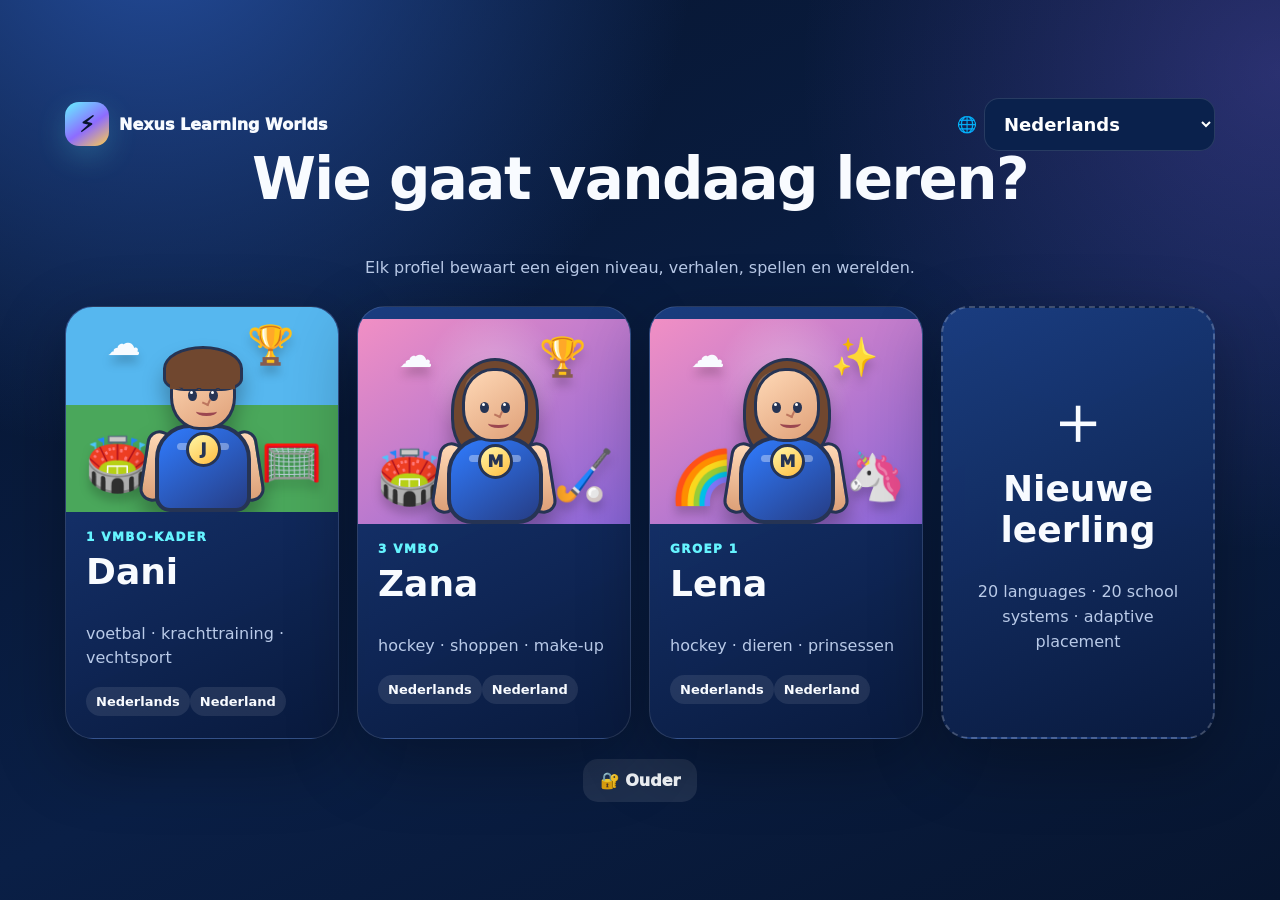
==== commit b1b11357: "v5" ====
--- a/index.html
+++ b/index.html
@@ -4,8 +4,8 @@
   <meta charset="utf-8">
   <meta name="viewport" content="width=device-width,initial-scale=1,viewport-fit=cover">
   <meta name="theme-color" content="#07152f">
-  <meta name="description" content="LeerHelden Nexus v3: adaptief leren, uitgebreide spellen en een levende bouwwereld van groep 1 tot en met 6 vwo.">
-  <title>LeerHelden Nexus v3.0</title>
+  <meta name="description" content="Nexus Learning Worlds v4: adaptief leren, uitgebreide spellen en een levende bouwwereld van groep 1 tot en met 6 vwo.">
+  <title>Nexus Learning Worlds v4.0</title>
   <style>
 :root{
   --bg:#07152f;--bg2:#0c2450;--panel:rgba(13,33,73,.92);--panel2:#12356f;--line:rgba(255,255,255,.12);
@@ -40,7 +40,7 @@
 @media(prefers-reduced-motion:reduce){*,*:before,*:after{animation-duration:.001ms!important;animation-iteration-count:1!important;scroll-behavior:auto!important}}
 
   
-/* ===== LeerHelden Nexus v3 — normal avatars, richer arcade, 3-depth world ===== */
+/* ===== Nexus Learning Worlds v4 — normal avatars, richer arcade, 3-depth world ===== */
 .profile-grid{grid-template-columns:repeat(auto-fit,minmax(260px,1fr))}.profile-hero{background:radial-gradient(circle at 50% 28%,rgba(255,255,255,.28),transparent 34%),linear-gradient(145deg,#56b6f7,#4a64c8)}.profile-card[data-gender="female"] .profile-hero{background:radial-gradient(circle at 50% 28%,rgba(255,255,255,.3),transparent 34%),linear-gradient(145deg,#f18fc4,#8865d8)}
 .normal-avatar{position:absolute;left:50%;bottom:0;width:150px;height:184px;transform:translateX(-50%) var(--avatarScale,scale(1));transform-origin:bottom;filter:drop-shadow(0 14px 10px rgba(0,0,0,.28))}.normal-avatar .av-neck{position:absolute;left:62px;top:89px;width:28px;height:28px;background:#e8aa80;border:3px solid #263454;z-index:2}.normal-avatar .av-head{position:absolute;left:43px;top:28px;width:66px;height:74px;border-radius:47% 47% 44% 44%;background:linear-gradient(145deg,#ffd9b7,#dfa078);border:3px solid #263454;z-index:5}.normal-avatar .av-eye{position:absolute;top:31px;width:9px;height:11px;border-radius:50%;background:#263454}.normal-avatar .av-eye.l{left:15px}.normal-avatar .av-eye.r{right:15px}.normal-avatar .av-eye:after{content:"";position:absolute;left:2px;top:1px;width:3px;height:3px;border-radius:50%;background:#fff}.normal-avatar .av-nose{position:absolute;left:30px;top:39px;width:7px;height:7px;border-right:2px solid #bc765f;border-bottom:2px solid #bc765f;transform:rotate(25deg)}.normal-avatar .av-smile{position:absolute;left:23px;bottom:11px;width:21px;height:9px;border-bottom:3px solid #9b4750;border-radius:50%}.normal-avatar .av-hair{position:absolute;left:36px;top:18px;width:80px;height:45px;border-radius:52% 52% 28% 28%;background:var(--hair,#70472f);border:3px solid #263454;z-index:7}.normal-avatar.male .av-hair:after{content:"";position:absolute;left:4px;right:5px;bottom:-10px;height:18px;background:var(--hair,#70472f);clip-path:polygon(0 0,18% 55%,30% 15%,45% 60%,58% 10%,74% 58%,88% 8%,100% 0,100% 52%,0 52%)}.normal-avatar.female .av-hair{left:32px;width:88px;height:105px;border-radius:50% 50% 42% 42%;z-index:3}.normal-avatar.female .av-hair:after{content:"";position:absolute;left:11px;right:11px;top:8px;height:38px;border-radius:50%;background:linear-gradient(160deg,rgba(255,255,255,.22),transparent)}.normal-avatar .av-body{position:absolute;left:28px;bottom:0;width:96px;height:88px;border-radius:35px 35px 15px 15px;background:linear-gradient(145deg,var(--outfit,#307cff),#263d85);border:4px solid #263454;z-index:3}.normal-avatar.female .av-body{border-radius:38px 38px 25px 25px}.normal-avatar .av-body:before{content:"";position:absolute;left:18px;right:18px;top:15px;height:7px;border-radius:8px;background:rgba(255,255,255,.35)}.normal-avatar .av-arm{position:absolute;top:102px;width:26px;height:72px;border-radius:18px;background:linear-gradient(#ffd9b7,#dda078);border:3px solid #263454;z-index:2}.normal-avatar .av-arm.l{left:16px;transform:rotate(9deg)}.normal-avatar .av-arm.r{right:16px;transform:rotate(-9deg)}.normal-avatar .av-accessory{position:absolute;right:9px;top:5px;z-index:9;font-size:31px;filter:drop-shadow(0 4px 3px rgba(0,0,0,.25));animation:accessoryBob 2.4s ease-in-out infinite}.normal-avatar .av-badge{position:absolute;left:59px;bottom:45px;z-index:7;width:35px;height:35px;border-radius:50%;display:grid;place-items:center;background:linear-gradient(145deg,#fff6a5,#ffbd42);color:#263454;border:3px solid #263454;font-weight:1000}.gender-picker{display:grid;grid-template-columns:1fr 1fr;gap:12px}.gender-choice{padding:14px;border-radius:18px;border:2px solid transparent;background:rgba(255,255,255,.07);color:inherit;text-align:center;font-weight:950}.gender-choice.active{border-color:var(--gold);background:rgba(255,207,74,.13)}.gender-choice span{display:block;font-size:40px;margin-bottom:4px}@keyframes accessoryBob{50%{transform:translateY(-5px) rotate(5deg)}}
 
@@ -51,6 +51,22 @@
 .world-editor-v3{display:grid;grid-template-columns:minmax(0,1fr) 330px;gap:16px}.world-canvas-v3{position:relative;width:max(900px,100%);height:620px;overflow:hidden;border-radius:20px;background:linear-gradient(#42aff4 0 42%,#8bd27e 42% 100%);isolation:isolate}.world-canvas-v3:before{content:"";position:absolute;inset:0;background:linear-gradient(165deg,transparent 0 62%,rgba(42,123,59,.28) 63% 69%,transparent 70%),linear-gradient(20deg,transparent 0 54%,rgba(54,135,65,.27) 55% 60%,transparent 61%);z-index:0}.ambient-sun{position:absolute;right:8%;top:6%;width:72px;height:72px;border-radius:50%;background:#fff4a5;box-shadow:0 0 45px #ffe35c;z-index:2;animation:sunOrbit 7s ease-in-out infinite}.ambient-cloud{position:absolute;left:-180px;top:11%;width:100px;height:32px;border-radius:40px;background:rgba(255,255,255,.8);box-shadow:30px -13px 0 8px rgba(255,255,255,.78),62px 1px 0 rgba(255,255,255,.78);z-index:3;animation:worldCloud 18s linear infinite}.ambient-cloud.c2{top:22%;animation-duration:26s;animation-delay:-11s;transform:scale(.7)}.depth-grid{position:absolute;left:0;right:0;top:var(--zoneTop);height:var(--zoneHeight);display:grid;grid-template-columns:repeat(var(--cols),1fr);grid-template-rows:repeat(var(--rows),1fr);z-index:5000;pointer-events:none}.depth-grid.active{pointer-events:auto}.depth-cell{border:1px dashed rgba(255,255,255,.13);background:transparent}.depth-cell:hover{background:rgba(255,255,255,.14)}.placed-item-v3{position:absolute;left:var(--left);top:var(--top);width:var(--width);height:var(--height);z-index:var(--z);border:0;background:transparent!important;padding:0;appearance:none;overflow:visible;transform-origin:50% 100%;pointer-events:auto}.placed-item-v3.selected{outline:4px solid var(--gold);outline-offset:3px;border-radius:16px}.placed-item-v3 .world-item{font-size:clamp(42px,7vw,118px);overflow:visible}.placed-item-v3.depth-1{filter:saturate(.78) brightness(.9) blur(.15px)}.placed-item-v3.depth-2{filter:saturate(.96)}.placed-item-v3.depth-3{filter:saturate(1.15) drop-shadow(0 18px 10px rgba(0,0,0,.35))}.depth-picker{display:grid;gap:9px;margin:12px 0}.depth-option{display:grid;grid-template-columns:56px 1fr auto;align-items:center;gap:10px;padding:11px;border-radius:17px;border:2px solid transparent;background:rgba(255,255,255,.065);color:inherit;text-align:left}.depth-option.active{border-color:var(--gold);background:rgba(255,207,74,.12)}.depth-option .depth-art{font-size:35px}.depth-option small{display:block;color:var(--muted)}.depth-option .grid-tag{font-size:12px;padding:5px 7px;border-radius:99px;background:rgba(255,255,255,.09)}.inventory-search{margin:10px 0}.inventory-list{grid-template-columns:repeat(3,1fr)}
 .world-sprite[data-motion="cloud"]{animation:cloudItem 6s ease-in-out infinite}.world-sprite[data-motion="sun"]{animation:sunItem 4s linear infinite}.world-sprite[data-motion="fly"]{animation:flyItem 5s ease-in-out infinite}.world-sprite[data-motion="drive"]{animation:driveItem 3.6s ease-in-out infinite}.world-sprite[data-motion="dance"]{animation:danceItem 1.4s ease-in-out infinite}.world-sprite[data-motion="orbit"]{animation:orbitItem 4.5s linear infinite}.world-sprite[data-motion="bounce"]{animation:bounceItem 1.5s ease-in-out infinite}.world-sprite[data-motion="sparkle"]{animation:sparkleItem 1.7s ease-in-out infinite}.world-sprite[data-motion="slide"]{animation:slideItem 2.4s ease-in-out infinite}@keyframes cloudItem{0%,100%{transform:translateX(-10%) scale(.95)}50%{transform:translateX(18%) translateY(-8%) scale(1.04)}}@keyframes sunItem{to{transform:rotate(360deg)}50%{filter:brightness(1.35)}}@keyframes flyItem{0%,100%{transform:translate(-18%,8%) rotate(-5deg)}50%{transform:translate(20%,-20%) rotate(7deg)}}@keyframes driveItem{0%,100%{transform:translateX(-22%) rotate(-2deg)}50%{transform:translateX(25%) rotate(2deg)}}@keyframes danceItem{25%{transform:rotate(-7deg) translateY(-5%)}75%{transform:rotate(7deg) translateY(-5%)}}@keyframes orbitItem{to{transform:rotate(360deg) translateX(8%) rotate(-360deg)}}@keyframes bounceItem{50%{transform:translateY(-18%) scale(1.04)}}@keyframes sparkleItem{50%{filter:brightness(1.45) drop-shadow(0 0 18px #fff);transform:scale(1.07)}}@keyframes slideItem{0%,100%{transform:translateX(-18%) rotate(-3deg)}50%{transform:translateX(20%) translateY(-8%) rotate(3deg)}}@keyframes worldCloud{to{transform:translateX(calc(100vw + 400px))}}@keyframes sunOrbit{50%{transform:translateY(10px) scale(1.07)}}
 @media(max-width:900px){.world-editor-v3{grid-template-columns:1fr}.world-canvas-v3{height:540px}.market-controls{grid-template-columns:1fr}.game-grid{grid-template-columns:1fr 1fr}}@media(max-width:600px){.game-grid{grid-template-columns:1fr}.world-canvas-v3{height:480px}.number-options{grid-template-columns:1fr}.gender-picker{grid-template-columns:1fr 1fr}}
+
+
+/* ===== Nexus Learning Worlds v4 international release candidate ===== */
+:root{--safeTop:max(10px,env(safe-area-inset-top));--safeBottom:max(10px,env(safe-area-inset-bottom))}
+.back-btn{display:inline-flex;align-items:center;gap:7px;min-width:92px}.language-pill{display:flex;align-items:center;gap:7px}.topbar.v4{grid-template-columns:auto 1fr auto}.topbar-center{text-align:center;min-width:0}.topbar-center strong{display:block;white-space:nowrap;overflow:hidden;text-overflow:ellipsis}.rtl{direction:rtl}.rtl .topbar,.rtl .row{direction:rtl}
+.profile-hero{isolation:isolate;overflow:hidden}.profile-scene{position:absolute;inset:0;overflow:hidden;z-index:0}.profile-scene i{position:absolute;font-style:normal;filter:drop-shadow(0 8px 5px rgba(0,0,0,.18));animation:sceneFloat 5s ease-in-out infinite}.profile-scene .s1{left:7%;bottom:8%;font-size:52px}.profile-scene .s2{right:6%;bottom:10%;font-size:49px;animation-delay:-1.6s}.profile-scene .s3{left:15%;top:8%;font-size:34px;animation:sceneDrift 9s linear infinite}.profile-scene .s4{right:16%;top:8%;font-size:38px;animation-delay:-2.4s}.profile-hero.theme-football{background:linear-gradient(#56b7ef 0 48%,#4aa75b 48%)}.profile-hero.theme-hockey{background:linear-gradient(#f4b6dc 0 45%,#52a870 45%)}.profile-hero.theme-fantasy{background:linear-gradient(145deg,#5b70e7,#d677e7 55%,#ffcf78)}.profile-hero.theme-zoo{background:linear-gradient(#73c9ff 0 48%,#6cbd58 48%)}.profile-hero.theme-farm{background:linear-gradient(#8bd7ff 0 52%,#d1bb65 52%)}.profile-hero.theme-space{background:radial-gradient(circle at 70% 20%,#6774ff,transparent 22%),linear-gradient(#060b2f,#141455)}.profile-hero.theme-ocean{background:linear-gradient(#63d6ff 0 45%,#1165b7 45%)}.profile-hero.theme-city{background:linear-gradient(#87c8ff 0 50%,#748099 50%)}.profile-hero.theme-jungle{background:linear-gradient(#72c9e9 0 43%,#2d8b4b 43%)}.profile-hero.theme-dinosaur{background:linear-gradient(#f7b56d 0 44%,#648d46 44%)}.profile-hero.theme-winter{background:linear-gradient(#cfefff 0 50%,#edf8ff 50%)}.profile-hero .normal-avatar{z-index:3}@keyframes sceneFloat{50%{transform:translateY(-10px) rotate(3deg)}}@keyframes sceneDrift{from{transform:translateX(-70px)}to{transform:translateX(300px)}}
+.theme-picker{display:grid;grid-template-columns:repeat(auto-fit,minmax(135px,1fr));gap:10px}.theme-choice{min-height:96px;border:2px solid transparent;border-radius:17px;background:rgba(255,255,255,.07);color:inherit;padding:10px}.theme-choice.active{border-color:var(--gold);background:rgba(255,207,74,.13)}.theme-preview{font-size:34px;display:block;margin-bottom:5px}
+.asset-v4{position:relative;width:100%;height:100%;display:grid;place-items:center;overflow:visible;animation:v4Motion var(--dur) ease-in-out infinite alternate;animation-delay:var(--delay);transform-origin:50% 80%}.asset-v4 .asset-glyph{font-size:clamp(35px,6vw,93px);filter:drop-shadow(0 9px 6px rgba(0,0,0,.27));z-index:2}.asset-v4:before,.asset-v4:after{content:"";position:absolute;border-radius:50%;pointer-events:none}.asset-v4:before{width:42%;height:18%;bottom:13%;background:radial-gradient(ellipse,hsla(var(--hue),90%,65%,.32),transparent 70%);animation:assetPulse calc(var(--dur)*.63) ease-in-out infinite}.asset-v4:after{width:9px;height:9px;left:15%;top:18%;background:hsl(var(--hue) 95% 69%);box-shadow:27px 17px 0 hsla(var(--hue),90%,80%,.8),52px -7px 0 hsla(var(--hue),80%,70%,.6);animation:assetOrbit calc(var(--dur)*.81) linear infinite}.asset-nameplate{position:absolute;bottom:-8px;left:50%;transform:translateX(-50%);font-size:9px;font-weight:900;white-space:nowrap;background:rgba(5,16,38,.72);padding:2px 5px;border-radius:7px;opacity:.78}
+@keyframes v4Motion{0%{transform:translate(0,0) rotate(calc(var(--rot)*-1deg)) scale(var(--sc))}35%{transform:translate(calc(var(--dx)*.38px),calc(var(--dy)*-1px)) rotate(calc(var(--rot)*.35deg)) scale(calc(var(--sc)*1.025))}70%{transform:translate(calc(var(--dx)*-0.27px),calc(var(--dy)*.35px)) rotate(calc(var(--rot)*-.3deg)) scale(var(--sc))}100%{transform:translate(calc(var(--dx)*1px),0) rotate(calc(var(--rot)*1deg)) scale(calc(var(--sc)*1.04))}}@keyframes assetPulse{50%{transform:scale(1.38);opacity:.45}}@keyframes assetOrbit{to{transform:rotate(360deg) translateX(12px) rotate(-360deg)}}
+.market-card .asset-v4{min-height:100px}.placed-item-v3 .asset-v4 .asset-glyph{font-size:clamp(34px,7vw,115px)}.placed-item-v3.depth-1{transform:scale(.58);transform-origin:50% 100%}.placed-item-v3.depth-2{transform:scale(.82);transform-origin:50% 100%}.placed-item-v3.depth-3{transform:scale(1.18);transform-origin:50% 100%}.placed-item-v3{overflow:visible!important}.world-canvas-v3{isolation:isolate}.world-canvas-v3.theme-zoo{background:linear-gradient(#72c9ff 0 42%,#68b85a 42% 100%)}.world-canvas-v3.theme-farm{background:linear-gradient(#8ed7ff 0 43%,#dfc86a 43% 100%)}.world-canvas-v3.theme-football{background:linear-gradient(#54b8ed 0 45%,#42a553 45%)}.world-canvas-v3.theme-hockey{background:linear-gradient(#9fd5ff 0 45%,#5aaa65 45%)}.world-canvas-v3.theme-fantasy{background:linear-gradient(145deg,#5067dd 0,#d56bdc 45%,#ffc96e)}.world-canvas-v3.theme-space{background:radial-gradient(circle at 80% 15%,#7182ff,transparent 18%),linear-gradient(#030828,#161655)}.world-canvas-v3.theme-ocean{background:linear-gradient(#78ddff 0 35%,#0d63ad 35%)}.world-canvas-v3.theme-jungle{background:linear-gradient(#70c8ea 0 38%,#247b42 38%)}.world-canvas-v3.theme-dinosaur{background:linear-gradient(#f8b66f 0 39%,#638b43 39%)}.world-canvas-v3.theme-city{background:linear-gradient(#90ccfa 0 45%,#6f7b8f 45%)}.world-canvas-v3.theme-winter{background:linear-gradient(#d3f0ff 0 45%,#f4fbff 45%)}
+.world-presets{display:flex;gap:8px;flex-wrap:wrap;margin:10px 0}.world-preset{padding:9px 11px;border-radius:13px;background:rgba(255,255,255,.07);color:inherit;border:2px solid transparent}.world-preset.active{border-color:var(--gold)}
+.game-mode{display:flex;gap:8px;flex-wrap:wrap;margin:10px 0}.ttt-board{display:grid;grid-template-columns:repeat(3,minmax(72px,120px));gap:8px;justify-content:center}.ttt-cell{aspect-ratio:1;border-radius:20px;border:2px solid rgba(255,255,255,.11);background:rgba(255,255,255,.07);color:inherit;font-size:48px;font-weight:1000}.dice-track{display:grid;grid-template-columns:repeat(10,1fr);gap:5px}.dice-cell{min-height:52px;border-radius:10px;background:rgba(255,255,255,.07);display:grid;place-items:center;font-size:12px}.dice-cell.p1{box-shadow:inset 0 0 0 4px #ff626f}.dice-cell.p2{box-shadow:inset 0 0 0 4px #ffd84f}.code-row{display:flex;gap:8px;justify-content:center;margin:10px}.code-dot{width:42px;height:42px;border-radius:50%;border:3px solid rgba(255,255,255,.2);background:var(--c)}.sudoku{display:grid;grid-template-columns:repeat(4,70px);justify-content:center}.sudoku button{width:70px;height:70px;background:rgba(255,255,255,.08);border:1px solid rgba(255,255,255,.22);color:inherit;font-size:25px}.sudoku button:nth-child(2n){border-right-width:3px}.sudoku button:nth-child(n+5):nth-child(-n+8){border-bottom-width:3px}
+.parent-toolbar{display:grid;grid-template-columns:2fr 1fr 1fr;gap:10px}.analytics-kpis{display:grid;grid-template-columns:repeat(5,1fr);gap:12px}.chart-card{min-height:260px}.bar-chart{display:flex;align-items:flex-end;gap:9px;min-height:180px;padding-top:20px}.bar-col{flex:1;display:flex;flex-direction:column;justify-content:flex-end;align-items:center;gap:6px;min-width:34px}.bar-col i{display:block;width:100%;max-width:50px;height:var(--h);border-radius:10px 10px 3px 3px;background:linear-gradient(var(--cyan),var(--violet))}.bar-col small{font-size:10px;text-align:center}.sparkline{width:100%;height:130px}.heatmap{display:grid;grid-template-columns:repeat(14,1fr);gap:5px}.heatcell{aspect-ratio:1;border-radius:5px;background:rgba(255,255,255,calc(.04 + var(--v)*.17))}.security-note{border-left:5px solid var(--gold);padding:14px 16px;background:rgba(255,207,74,.09);border-radius:14px}.profile-manage-row{display:grid;grid-template-columns:auto 1fr auto;gap:12px;align-items:center;padding:10px;border-radius:14px;background:rgba(255,255,255,.06);margin-top:8px}
+.parent-gate{max-width:430px}.pin-dots{display:flex;justify-content:center;gap:10px;font-size:26px;letter-spacing:8px}.billing-grid{display:grid;grid-template-columns:1fr 1fr;gap:14px}.commercial-status{padding:13px;border-radius:15px;background:rgba(101,244,255,.08)}
+@media(max-width:900px){.analytics-kpis{grid-template-columns:repeat(2,1fr)}.parent-toolbar,.billing-grid{grid-template-columns:1fr}.world-editor-v3{grid-template-columns:1fr}.world-canvas-v3{width:100%;height:560px}}@keyframes v4a000{0%{transform:translate(0,0) rotate(-2deg) scale(0.92)}29%{transform:translate(1.6px,-4px) rotate(0.6deg) scale(0.938)}67%{transform:translate(-1.2px,1.0px) rotate(-0.8deg) scale(0.92)}100%{transform:translate(3.6px,0px) rotate(2deg) scale(0.957)}}@keyframes v4a001{0%{transform:translate(0,0) rotate(-13deg) scale(1.05)}29%{transform:translate(1.8px,-11px) rotate(3.9deg) scale(1.071)}67%{transform:translate(-1.35px,2.75px) rotate(-5.2deg) scale(1.05)}100%{transform:translate(4.05px,0px) rotate(13deg) scale(1.092)}}@keyframes v4a002{0%{transform:translate(0,0) rotate(-5deg) scale(1.01)}29%{transform:translate(2.0px,-18px) rotate(1.5deg) scale(1.03)}67%{transform:translate(-1.5px,4.5px) rotate(-2.0deg) scale(1.01)}100%{transform:translate(4.5px,0px) rotate(5deg) scale(1.05)}}@keyframes v4a003{0%{transform:translate(0,0) rotate(-16deg) scale(0.97)}29%{transform:translate(2.2px,-8px) rotate(4.8deg) scale(0.989)}67%{transform:translate(-1.65px,2.0px) rotate(-6.4deg) scale(0.97)}100%{transform:translate(4.95px,0px) rotate(16deg) scale(1.009)}}@keyframes v4a004{0%{transform:translate(0,0) rotate(-8deg) scale(0.93)}29%{transform:translate(2.4px,-15px) rotate(2.4deg) scale(0.949)}67%{transform:translate(-1.8px,3.75px) rotate(-3.2deg) scale(0.93)}100%{transform:translate(5.4px,0px) rotate(8deg) scale(0.967)}}@keyframes v4a005{0%{transform:translate(0,0) rotate(-19deg) scale(1.06)}29%{transform:translate(2.6px,-5px) rotate(5.7deg) scale(1.081)}67%{transform:translate(-1.95px,1.25px) rotate(-7.6deg) scale(1.06)}100%{transform:translate(5.85px,0px) rotate(19deg) scale(1.102)}}@keyframes v4a006{0%{transform:translate(0,0) rotate(-11deg) scale(1.02)}29%{transform:translate(2.8px,-12px) rotate(3.3deg) scale(1.04)}67%{transform:translate(-2.1px,3.0px) rotate(-4.4deg) scale(1.02)}100%{transform:translate(6.3px,0px) rotate(11deg) scale(1.061)}}@keyframes v4a007{0%{transform:translate(0,0) rotate(-3deg) scale(0.98)}29%{transform:translate(3.0px,-19px) rotate(0.9deg) scale(1.0)}67%{transform:translate(-2.25px,4.75px) rotate(-1.2deg) scale(0.98)}100%{transform:translate(6.75px,0px) rotate(3deg) scale(1.019)}}@keyframes v4a008{0%{transform:translate(0,0) rotate(-14deg) scale(0.94)}29%{transform:translate(3.2px,-9px) rotate(4.2deg) scale(0.959)}67%{transform:translate(-2.4px,2.25px) rotate(-5.6deg) scale(0.94)}100%{transform:translate(7.2px,0px) rotate(14deg) scale(0.978)}}@keyframes v4a009{0%{transform:translate(0,0) rotate(-6deg) scale(1.07)}29%{transform:translate(3.4px,-16px) rotate(1.8deg) scale(1.091)}67%{transform:translate(-2.55px,4.0px) rotate(-2.4deg) scale(1.07)}100%{transform:translate(7.65px,0px) rotate(6deg) scale(1.113)}}@keyframes v4a010{0%{transform:translate(0,0) rotate(-17deg) scale(1.03)}29%{transform:translate(3.6px,-6px) rotate(5.1deg) scale(1.051)}67%{transform:translate(-2.7px,1.5px) rotate(-6.8deg) scale(1.03)}100%{transform:translate(8.1px,0px) rotate(17deg) scale(1.071)}}@keyframes v4a011{0%{transform:translate(0,0) rotate(-9deg) scale(0.99)}29%{transform:translate(3.8px,-13px) rotate(2.7deg) scale(1.01)}67%{transform:translate(-2.85px,3.25px) rotate(-3.6deg) scale(0.99)}100%{transform:translate(8.55px,0px) rotate(9deg) scale(1.03)}}@keyframes v4a012{0%{transform:translate(0,0) rotate(-20deg) scale(0.95)}29%{transform:translate(4.0px,-20px) rotate(6.0deg) scale(0.969)}67%{transform:translate(-3.0px,5.0px) rotate(-8.0deg) scale(0.95)}100%{transform:translate(9.0px,0px) rotate(20deg) scale(0.988)}}@keyframes v4a013{0%{transform:translate(0,0) rotate(-12deg) scale(1.08)}29%{transform:translate(4.2px,-10px) rotate(3.6deg) scale(1.102)}67%{transform:translate(-3.15px,2.5px) rotate(-4.8deg) scale(1.08)}100%{transform:translate(9.45px,0px) rotate(12deg) scale(1.123)}}@keyframes v4a014{0%{transform:translate(0,0) rotate(-4deg) scale(1.04)}29%{transform:translate(4.4px,-17px) rotate(1.2deg) scale(1.061)}67%{transform:translate(-3.3px,4.25px) rotate(-1.6deg) scale(1.04)}100%{transform:translate(9.9px,0px) rotate(4deg) scale(1.082)}}@keyframes v4a015{0%{transform:translate(0,0) rotate(-15deg) scale(1.0)}29%{transform:translate(4.6px,-7px) rotate(4.5deg) scale(1.02)}67%{transform:translate(-3.45px,1.75px) rotate(-6.0deg) scale(1.0)}100%{transform:translate(10.35px,0px) rotate(15deg) scale(1.04)}}@keyframes v4a016{0%{transform:translate(0,0) rotate(-7deg) scale(0.96)}29%{transform:translate(4.8px,-14px) rotate(2.1deg) scale(0.979)}67%{transform:translate(-3.6px,3.5px) rotate(-2.8deg) scale(0.96)}100%{transform:translate(10.8px,0px) rotate(7deg) scale(0.998)}}@keyframes v4a017{0%{transform:translate(0,0) rotate(-18deg) scale(0.92)}29%{transform:translate(5.0px,-4px) rotate(5.4deg) scale(0.938)}67%{transform:translate(-3.75px,1.0px) rotate(-7.2deg) scale(0.92)}100%{transform:translate(11.25px,0px) rotate(18deg) scale(0.957)}}@keyframes v4a018{0%{transform:translate(0,0) rotate(-10deg) scale(1.05)}29%{transform:translate(5.2px,-11px) rotate(3.0deg) scale(1.071)}67%{transform:translate(-3.9px,2.75px) rotate(-4.0deg) scale(1.05)}100%{transform:translate(11.7px,0px) rotate(10deg) scale(1.092)}}@keyframes v4a019{0%{transform:translate(0,0) rotate(-2deg) scale(1.01)}29%{transform:translate(5.4px,-18px) rotate(0.6deg) scale(1.03)}67%{transform:translate(-4.05px,4.5px) rotate(-0.8deg) scale(1.01)}100%{transform:translate(12.15px,0px) rotate(2deg) scale(1.05)}}@keyframes v4a020{0%{transform:translate(0,0) rotate(-13deg) scale(0.97)}29%{transform:translate(5.6px,-8px) rotate(3.9deg) scale(0.989)}67%{transform:translate(-4.2px,2.0px) rotate(-5.2deg) scale(0.97)}100%{transform:translate(12.6px,0px) rotate(13deg) scale(1.009)}}@keyframes v4a021{0%{transform:translate(0,0) rotate(-5deg) scale(0.93)}29%{transform:translate(5.8px,-15px) rotate(1.5deg) scale(0.949)}67%{transform:translate(-4.35px,3.75px) rotate(-2.0deg) scale(0.93)}100%{transform:translate(13.05px,0px) rotate(5deg) scale(0.967)}}@keyframes v4a022{0%{transform:translate(0,0) rotate(-16deg) scale(1.06)}29%{transform:translate(6.0px,-5px) rotate(4.8deg) scale(1.081)}67%{transform:translate(-4.5px,1.25px) rotate(-6.4deg) scale(1.06)}100%{transform:translate(13.5px,0px) rotate(16deg) scale(1.102)}}@keyframes v4a023{0%{transform:translate(0,0) rotate(-8deg) scale(1.02)}29%{transform:translate(1.6px,-12px) rotate(2.4deg) scale(1.04)}67%{transform:translate(-1.2px,3.0px) rotate(-3.2deg) scale(1.02)}100%{transform:translate(3.6px,0px) rotate(8deg) scale(1.061)}}@keyframes v4a024{0%{transform:translate(0,0) rotate(-19deg) scale(0.98)}29%{transform:translate(1.8px,-19px) rotate(5.7deg) scale(1.0)}67%{transform:translate(-1.35px,4.75px) rotate(-7.6deg) scale(0.98)}100%{transform:translate(4.05px,0px) rotate(19deg) scale(1.019)}}@keyframes v4a025{0%{transform:translate(0,0) rotate(-11deg) scale(0.94)}29%{transform:translate(2.0px,-9px) rotate(3.3deg) scale(0.959)}67%{transform:translate(-1.5px,2.25px) rotate(-4.4deg) scale(0.94)}100%{transform:translate(4.5px,0px) rotate(11deg) scale(0.978)}}@keyframes v4a026{0%{transform:translate(0,0) rotate(-3deg) scale(1.07)}29%{transform:translate(2.2px,-16px) rotate(0.9deg) scale(1.091)}67%{transform:translate(-1.65px,4.0px) rotate(-1.2deg) scale(1.07)}100%{transform:translate(4.95px,0px) rotate(3deg) scale(1.113)}}@keyframes v4a027{0%{transform:translate(0,0) rotate(-14deg) scale(1.03)}29%{transform:translate(2.4px,-6px) rotate(4.2deg) scale(1.051)}67%{transform:translate(-1.8px,1.5px) rotate(-5.6deg) scale(1.03)}100%{transform:translate(5.4px,0px) rotate(14deg) scale(1.071)}}@keyframes v4a028{0%{transform:translate(0,0) rotate(-6deg) scale(0.99)}29%{transform:translate(2.6px,-13px) rotate(1.8deg) scale(1.01)}67%{transform:translate(-1.95px,3.25px) rotate(-2.4deg) scale(0.99)}100%{transform:translate(5.85px,0px) rotate(6deg) scale(1.03)}}@keyframes v4a029{0%{transform:translate(0,0) rotate(-17deg) scale(0.95)}29%{transform:translate(2.8px,-20px) rotate(5.1deg) scale(0.969)}67%{transform:translate(-2.1px,5.0px) rotate(-6.8deg) scale(0.95)}100%{transform:translate(6.3px,0px) rotate(17deg) scale(0.988)}}@keyframes v4a030{0%{transform:translate(0,0) rotate(-9deg) scale(1.08)}29%{transform:translate(3.0px,-10px) rotate(2.7deg) scale(1.102)}67%{transform:translate(-2.25px,2.5px) rotate(-3.6deg) scale(1.08)}100%{transform:translate(6.75px,0px) rotate(9deg) scale(1.123)}}@keyframes v4a031{0%{transform:translate(0,0) rotate(-20deg) scale(1.04)}29%{transform:translate(3.2px,-17px) rotate(6.0deg) scale(1.061)}67%{transform:translate(-2.4px,4.25px) rotate(-8.0deg) scale(1.04)}100%{transform:translate(7.2px,0px) rotate(20deg) scale(1.082)}}@keyframes v4a032{0%{transform:translate(0,0) rotate(-12deg) scale(1.0)}29%{transform:translate(3.4px,-7px) rotate(3.6deg) scale(1.02)}67%{transform:translate(-2.55px,1.75px) rotate(-4.8deg) scale(1.0)}100%{transform:translate(7.65px,0px) rotate(12deg) scale(1.04)}}@keyframes v4a033{0%{transform:translate(0,0) rotate(-4deg) scale(0.96)}29%{transform:translate(3.6px,-14px) rotate(1.2deg) scale(0.979)}67%{transform:translate(-2.7px,3.5px) rotate(-1.6deg) scale(0.96)}100%{transform:translate(8.1px,0px) rotate(4deg) scale(0.998)}}@keyframes v4a034{0%{transform:translate(0,0) rotate(-15deg) scale(0.92)}29%{transform:translate(3.8px,-4px) rotate(4.5deg) scale(0.938)}67%{transform:translate(-2.85px,1.0px) rotate(-6.0deg) scale(0.92)}100%{transform:translate(8.55px,0px) rotate(15deg) scale(0.957)}}@keyframes v4a035{0%{transform:translate(0,0) rotate(-7deg) scale(1.05)}29%{transform:translate(4.0px,-11px) rotate(2.1deg) scale(1.071)}67%{transform:translate(-3.0px,2.75px) rotate(-2.8deg) scale(1.05)}100%{transform:translate(9.0px,0px) rotate(7deg) scale(1.092)}}@keyframes v4a036{0%{transform:translate(0,0) rotate(-18deg) scale(1.01)}29%{transform:translate(4.2px,-18px) rotate(5.4deg) scale(1.03)}67%{transform:translate(-3.15px,4.5px) rotate(-7.2deg) scale(1.01)}100%{transform:translate(9.45px,0px) rotate(18deg) scale(1.05)}}@keyframes v4a037{0%{transform:translate(0,0) rotate(-10deg) scale(0.97)}29%{transform:translate(4.4px,-8px) rotate(3.0deg) scale(0.989)}67%{transform:translate(-3.3px,2.0px) rotate(-4.0deg) scale(0.97)}100%{transform:translate(9.9px,0px) rotate(10deg) scale(1.009)}}@keyframes v4a038{0%{transform:translate(0,0) rotate(-2deg) scale(0.93)}29%{transform:translate(4.6px,-15px) rotate(0.6deg) scale(0.949)}67%{transform:translate(-3.45px,3.75px) rotate(-0.8deg) scale(0.93)}100%{transform:translate(10.35px,0px) rotate(2deg) scale(0.967)}}@keyframes v4a039{0%{transform:translate(0,0) rotate(-13deg) scale(1.06)}29%{transform:translate(4.8px,-5px) rotate(3.9deg) scale(1.081)}67%{transform:translate(-3.6px,1.25px) rotate(-5.2deg) scale(1.06)}100%{transform:translate(10.8px,0px) rotate(13deg) scale(1.102)}}@keyframes v4a040{0%{transform:translate(0,0) rotate(-5deg) scale(1.02)}29%{transform:translate(7.75px,-8.64px) rotate(1.1deg) scale(1.04)}67%{transform:translate(-4.5px,4.08px) rotate(-1.75deg) scale(1.02)}100%{transform:translate(25px,-1.2px) rotate(5deg) scale(1.061)}}@keyframes v4a041{0%{transform:translate(0,0) rotate(-16deg) scale(0.98)}29%{transform:translate(8.06px,-13.68px) rotate(3.52deg) scale(1.0)}67%{transform:translate(-4.68px,6.46px) rotate(-5.6deg) scale(0.98)}100%{transform:translate(26px,-1.9px) rotate(16deg) scale(1.019)}}@keyframes v4a042{0%{transform:translate(0,0) rotate(-8deg) scale(0.94)}29%{transform:translate(8.37px,-6.48px) rotate(1.76deg) scale(0.959)}67%{transform:translate(-4.86px,3.06px) rotate(-2.8deg) scale(0.94)}100%{transform:translate(27px,-0.9px) rotate(8deg) scale(0.978)}}@keyframes v4a043{0%{transform:translate(0,0) rotate(-19deg) scale(1.07)}29%{transform:translate(8.68px,-11.52px) rotate(4.18deg) scale(1.091)}67%{transform:translate(-5.04px,5.44px) rotate(-6.65deg) scale(1.07)}100%{transform:translate(28px,-1.6px) rotate(19deg) scale(1.113)}}@keyframes v4a044{0%{transform:translate(0,0) rotate(-11deg) scale(1.03)}29%{transform:translate(8.99px,-4.32px) rotate(2.42deg) scale(1.051)}67%{transform:translate(-5.22px,2.04px) rotate(-3.85deg) scale(1.03)}100%{transform:translate(29px,-0.6px) rotate(11deg) scale(1.071)}}@keyframes v4a045{0%{transform:translate(0,0) rotate(-3deg) scale(0.99)}29%{transform:translate(9.3px,-9.36px) rotate(0.66deg) scale(1.01)}67%{transform:translate(-5.4px,4.42px) rotate(-1.05deg) scale(0.99)}100%{transform:translate(30px,-1.3px) rotate(3deg) scale(1.03)}}@keyframes v4a046{0%{transform:translate(0,0) rotate(-14deg) scale(0.95)}29%{transform:translate(2.48px,-14.4px) rotate(3.08deg) scale(0.969)}67%{transform:translate(-1.44px,6.8px) rotate(-4.9deg) scale(0.95)}100%{transform:translate(8px,-2.0px) rotate(14deg) scale(0.988)}}@keyframes v4a047{0%{transform:translate(0,0) rotate(-6deg) scale(1.08)}29%{transform:translate(2.79px,-7.2px) rotate(1.32deg) scale(1.102)}67%{transform:translate(-1.62px,3.4px) rotate(-2.1deg) scale(1.08)}100%{transform:translate(9px,-1.0px) rotate(6deg) scale(1.123)}}@keyframes v4a048{0%{transform:translate(0,0) rotate(-17deg) scale(1.04)}29%{transform:translate(3.1px,-12.24px) rotate(3.74deg) scale(1.061)}67%{transform:translate(-1.8px,5.78px) rotate(-5.95deg) scale(1.04)}100%{transform:translate(10px,-1.7px) rotate(17deg) scale(1.082)}}@keyframes v4a049{0%{transform:translate(0,0) rotate(-9deg) scale(1.0)}29%{transform:translate(3.41px,-5.04px) rotate(1.98deg) scale(1.02)}67%{transform:translate(-1.98px,2.38px) rotate(-3.15deg) scale(1.0)}100%{transform:translate(11px,-0.7px) rotate(9deg) scale(1.04)}}@keyframes v4a050{0%{transform:translate(0,0) rotate(-20deg) scale(0.96)}29%{transform:translate(3.72px,-10.08px) rotate(4.4deg) scale(0.979)}67%{transform:translate(-2.16px,4.76px) rotate(-7.0deg) scale(0.96)}100%{transform:translate(12px,-1.4px) rotate(20deg) scale(0.998)}}@keyframes v4a051{0%{transform:translate(0,0) rotate(-12deg) scale(0.92)}29%{transform:translate(4.03px,-2.88px) rotate(2.64deg) scale(0.938)}67%{transform:translate(-2.34px,1.36px) rotate(-4.2deg) scale(0.92)}100%{transform:translate(13px,-0.4px) rotate(12deg) scale(0.957)}}@keyframes v4a052{0%{transform:translate(0,0) rotate(-4deg) scale(1.05)}29%{transform:translate(4.34px,-7.92px) rotate(0.88deg) scale(1.071)}67%{transform:translate(-2.52px,3.74px) rotate(-1.4deg) scale(1.05)}100%{transform:translate(14px,-1.1px) rotate(4deg) scale(1.092)}}@keyframes v4a053{0%{transform:translate(0,0) rotate(-15deg) scale(1.01)}29%{transform:translate(4.65px,-12.96px) rotate(3.3deg) scale(1.03)}67%{transform:translate(-2.7px,6.12px) rotate(-5.25deg) scale(1.01)}100%{transform:translate(15px,-1.8px) rotate(15deg) scale(1.05)}}@keyframes v4a054{0%{transform:translate(0,0) rotate(-7deg) scale(0.97)}29%{transform:translate(4.96px,-5.76px) rotate(1.54deg) scale(0.989)}67%{transform:translate(-2.88px,2.72px) rotate(-2.45deg) scale(0.97)}100%{transform:translate(16px,-0.8px) rotate(7deg) scale(1.009)}}@keyframes v4a055{0%{transform:translate(0,0) rotate(-18deg) scale(0.93)}29%{transform:translate(5.27px,-10.8px) rotate(3.96deg) scale(0.949)}67%{transform:translate(-3.06px,5.1px) rotate(-6.3deg) scale(0.93)}100%{transform:translate(17px,-1.5px) rotate(18deg) scale(0.967)}}@keyframes v4a056{0%{transform:translate(0,0) rotate(-10deg) scale(1.06)}29%{transform:translate(5.58px,-3.6px) rotate(2.2deg) scale(1.081)}67%{transform:translate(-3.24px,1.7px) rotate(-3.5deg) scale(1.06)}100%{transform:translate(18px,-0.5px) rotate(10deg) scale(1.102)}}@keyframes v4a057{0%{transform:translate(0,0) rotate(-2deg) scale(1.02)}29%{transform:translate(5.89px,-8.64px) rotate(0.44deg) scale(1.04)}67%{transform:translate(-3.42px,4.08px) rotate(-0.7deg) scale(1.02)}100%{transform:translate(19px,-1.2px) rotate(2deg) scale(1.061)}}@keyframes v4a058{0%{transform:translate(0,0) rotate(-13deg) scale(0.98)}29%{transform:translate(6.2px,-13.68px) rotate(2.86deg) scale(1.0)}67%{transform:translate(-3.6px,6.46px) rotate(-4.55deg) scale(0.98)}100%{transform:translate(20px,-1.9px) rotate(13deg) scale(1.019)}}@keyframes v4a059{0%{transform:translate(0,0) rotate(-5deg) scale(0.94)}29%{transform:translate(6.51px,-6.48px) rotate(1.1deg) scale(0.959)}67%{transform:translate(-3.78px,3.06px) rotate(-1.75deg) scale(0.94)}100%{transform:translate(21px,-0.9px) rotate(5deg) scale(0.978)}}@keyframes v4a060{0%{transform:translate(0,0) rotate(-16deg) scale(1.07)}29%{transform:translate(6.82px,-11.52px) rotate(3.52deg) scale(1.091)}67%{transform:translate(-3.96px,5.44px) rotate(-5.6deg) scale(1.07)}100%{transform:translate(22px,-1.6px) rotate(16deg) scale(1.113)}}@keyframes v4a061{0%{transform:translate(0,0) rotate(-8deg) scale(1.03)}29%{transform:translate(7.13px,-4.32px) rotate(1.76deg) scale(1.051)}67%{transform:translate(-4.14px,2.04px) rotate(-2.8deg) scale(1.03)}100%{transform:translate(23px,-0.6px) rotate(8deg) scale(1.071)}}@keyframes v4a062{0%{transform:translate(0,0) rotate(-19deg) scale(0.99)}29%{transform:translate(7.44px,-9.36px) rotate(4.18deg) scale(1.01)}67%{transform:translate(-4.32px,4.42px) rotate(-6.65deg) scale(0.99)}100%{transform:translate(24px,-1.3px) rotate(19deg) scale(1.03)}}@keyframes v4a063{0%{transform:translate(0,0) rotate(-11deg) scale(0.95)}29%{transform:translate(7.75px,-14.4px) rotate(2.42deg) scale(0.969)}67%{transform:translate(-4.5px,6.8px) rotate(-3.85deg) scale(0.95)}100%{transform:translate(25px,-2.0px) rotate(11deg) scale(0.988)}}@keyframes v4a064{0%{transform:translate(0,0) rotate(-3deg) scale(1.08)}29%{transform:translate(8.06px,-7.2px) rotate(0.66deg) scale(1.102)}67%{transform:translate(-4.68px,3.4px) rotate(-1.05deg) scale(1.08)}100%{transform:translate(26px,-1.0px) rotate(3deg) scale(1.123)}}@keyframes v4a065{0%{transform:translate(0,0) rotate(-14deg) scale(1.04)}29%{transform:translate(8.37px,-12.24px) rotate(3.08deg) scale(1.061)}67%{transform:translate(-4.86px,5.78px) rotate(-4.9deg) scale(1.04)}100%{transform:translate(27px,-1.7px) rotate(14deg) scale(1.082)}}@keyframes v4a066{0%{transform:translate(0,0) rotate(-6deg) scale(1.0)}29%{transform:translate(8.68px,-5.04px) rotate(1.32deg) scale(1.02)}67%{transform:translate(-5.04px,2.38px) rotate(-2.1deg) scale(1.0)}100%{transform:translate(28px,-0.7px) rotate(6deg) scale(1.04)}}@keyframes v4a067{0%{transform:translate(0,0) rotate(-17deg) scale(0.96)}29%{transform:translate(8.99px,-10.08px) rotate(3.74deg) scale(0.979)}67%{transform:translate(-5.22px,4.76px) rotate(-5.95deg) scale(0.96)}100%{transform:translate(29px,-1.4px) rotate(17deg) scale(0.998)}}@keyframes v4a068{0%{transform:translate(0,0) rotate(-9deg) scale(0.92)}29%{transform:translate(9.3px,-2.88px) rotate(1.98deg) scale(0.938)}67%{transform:translate(-5.4px,1.36px) rotate(-3.15deg) scale(0.92)}100%{transform:translate(30px,-0.4px) rotate(9deg) scale(0.957)}}@keyframes v4a069{0%{transform:translate(0,0) rotate(-20deg) scale(1.05)}29%{transform:translate(2.48px,-7.92px) rotate(4.4deg) scale(1.071)}67%{transform:translate(-1.44px,3.74px) rotate(-7.0deg) scale(1.05)}100%{transform:translate(8px,-1.1px) rotate(20deg) scale(1.092)}}@keyframes v4a070{0%{transform:translate(0,0) rotate(-12deg) scale(1.01)}29%{transform:translate(2.79px,-12.96px) rotate(2.64deg) scale(1.03)}67%{transform:translate(-1.62px,6.12px) rotate(-4.2deg) scale(1.01)}100%{transform:translate(9px,-1.8px) rotate(12deg) scale(1.05)}}@keyframes v4a071{0%{transform:translate(0,0) rotate(-4deg) scale(0.97)}29%{transform:translate(3.1px,-5.76px) rotate(0.88deg) scale(0.989)}67%{transform:translate(-1.8px,2.72px) rotate(-1.4deg) scale(0.97)}100%{transform:translate(10px,-0.8px) rotate(4deg) scale(1.009)}}@keyframes v4a072{0%{transform:translate(0,0) rotate(-15deg) scale(0.93)}29%{transform:translate(3.41px,-10.8px) rotate(3.3deg) scale(0.949)}67%{transform:translate(-1.98px,5.1px) rotate(-5.25deg) scale(0.93)}100%{transform:translate(11px,-1.5px) rotate(15deg) scale(0.967)}}@keyframes v4a073{0%{transform:translate(0,0) rotate(-7deg) scale(1.06)}29%{transform:translate(3.72px,-3.6px) rotate(1.54deg) scale(1.081)}67%{transform:translate(-2.16px,1.7px) rotate(-2.45deg) scale(1.06)}100%{transform:translate(12px,-0.5px) rotate(7deg) scale(1.102)}}@keyframes v4a074{0%{transform:translate(0,0) rotate(-18deg) scale(1.02)}29%{transform:translate(4.03px,-8.64px) rotate(3.96deg) scale(1.04)}67%{transform:translate(-2.34px,4.08px) rotate(-6.3deg) scale(1.02)}100%{transform:translate(13px,-1.2px) rotate(18deg) scale(1.061)}}@keyframes v4a075{0%{transform:translate(0,0) rotate(-10deg) scale(0.98)}29%{transform:translate(4.34px,-13.68px) rotate(2.2deg) scale(1.0)}67%{transform:translate(-2.52px,6.46px) rotate(-3.5deg) scale(0.98)}100%{transform:translate(14px,-1.9px) rotate(10deg) scale(1.019)}}@keyframes v4a076{0%{transform:translate(0,0) rotate(-2deg) scale(0.94)}29%{transform:translate(4.65px,-6.48px) rotate(0.44deg) scale(0.959)}67%{transform:translate(-2.7px,3.06px) rotate(-0.7deg) scale(0.94)}100%{transform:translate(15px,-0.9px) rotate(2deg) scale(0.978)}}@keyframes v4a077{0%{transform:translate(0,0) rotate(-13deg) scale(1.07)}29%{transform:translate(4.96px,-11.52px) rotate(2.86deg) scale(1.091)}67%{transform:translate(-2.88px,5.44px) rotate(-4.55deg) scale(1.07)}100%{transform:translate(16px,-1.6px) rotate(13deg) scale(1.113)}}@keyframes v4a078{0%{transform:translate(0,0) rotate(-5deg) scale(1.03)}29%{transform:translate(5.27px,-4.32px) rotate(1.1deg) scale(1.051)}67%{transform:translate(-3.06px,2.04px) rotate(-1.75deg) scale(1.03)}100%{transform:translate(17px,-0.6px) rotate(5deg) scale(1.071)}}@keyframes v4a079{0%{transform:translate(0,0) rotate(-16deg) scale(0.99)}29%{transform:translate(5.58px,-9.36px) rotate(3.52deg) scale(1.01)}67%{transform:translate(-3.24px,4.42px) rotate(-5.6deg) scale(0.99)}100%{transform:translate(18px,-1.3px) rotate(16deg) scale(1.03)}}@keyframes v4a080{0%{transform:translate(0,0) rotate(-8deg) scale(0.95)}29%{transform:translate(5.89px,-14.4px) rotate(1.76deg) scale(0.969)}67%{transform:translate(-3.42px,6.8px) rotate(-2.8deg) scale(0.95)}100%{transform:translate(19px,-2.0px) rotate(8deg) scale(0.988)}}@keyframes v4a081{0%{transform:translate(0,0) rotate(-19deg) scale(1.08)}29%{transform:translate(6.2px,-7.2px) rotate(4.18deg) scale(1.102)}67%{transform:translate(-3.6px,3.4px) rotate(-6.65deg) scale(1.08)}100%{transform:translate(20px,-1.0px) rotate(19deg) scale(1.123)}}@keyframes v4a082{0%{transform:translate(0,0) rotate(-11deg) scale(1.04)}29%{transform:translate(6.51px,-12.24px) rotate(2.42deg) scale(1.061)}67%{transform:translate(-3.78px,5.78px) rotate(-3.85deg) scale(1.04)}100%{transform:translate(21px,-1.7px) rotate(11deg) scale(1.082)}}@keyframes v4a083{0%{transform:translate(0,0) rotate(-3deg) scale(1.0)}29%{transform:translate(6.82px,-5.04px) rotate(0.66deg) scale(1.02)}67%{transform:translate(-3.96px,2.38px) rotate(-1.05deg) scale(1.0)}100%{transform:translate(22px,-0.7px) rotate(3deg) scale(1.04)}}@keyframes v4a084{0%{transform:translate(0,0) rotate(-14deg) scale(0.96)}29%{transform:translate(7.13px,-10.08px) rotate(3.08deg) scale(0.979)}67%{transform:translate(-4.14px,4.76px) rotate(-4.9deg) scale(0.96)}100%{transform:translate(23px,-1.4px) rotate(14deg) scale(0.998)}}@keyframes v4a085{0%{transform:translate(0,0) rotate(-6deg) scale(0.92)}29%{transform:translate(7.44px,-2.88px) rotate(1.32deg) scale(0.938)}67%{transform:translate(-4.32px,1.36px) rotate(-2.1deg) scale(0.92)}100%{transform:translate(24px,-0.4px) rotate(6deg) scale(0.957)}}@keyframes v4a086{0%{transform:translate(0,0) rotate(-17deg) scale(1.05)}29%{transform:translate(7.75px,-7.92px) rotate(3.74deg) scale(1.071)}67%{transform:translate(-4.5px,3.74px) rotate(-5.95deg) scale(1.05)}100%{transform:translate(25px,-1.1px) rotate(17deg) scale(1.092)}}@keyframes v4a087{0%{transform:translate(0,0) rotate(-9deg) scale(1.01)}29%{transform:translate(8.06px,-12.96px) rotate(1.98deg) scale(1.03)}67%{transform:translate(-4.68px,6.12px) rotate(-3.15deg) scale(1.01)}100%{transform:translate(26px,-1.8px) rotate(9deg) scale(1.05)}}@keyframes v4a088{0%{transform:translate(0,0) rotate(-20deg) scale(0.97)}29%{transform:translate(8.37px,-5.76px) rotate(4.4deg) scale(0.989)}67%{transform:translate(-4.86px,2.72px) rotate(-7.0deg) scale(0.97)}100%{transform:translate(27px,-0.8px) rotate(20deg) scale(1.009)}}@keyframes v4a089{0%{transform:translate(0,0) rotate(-12deg) scale(0.93)}29%{transform:translate(8.68px,-10.8px) rotate(2.64deg) scale(0.949)}67%{transform:translate(-5.04px,5.1px) rotate(-4.2deg) scale(0.93)}100%{transform:translate(28px,-1.5px) rotate(12deg) scale(0.967)}}@keyframes v4a090{0%{transform:translate(0,0) rotate(-4deg) scale(1.06)}29%{transform:translate(8.99px,-3.6px) rotate(0.88deg) scale(1.081)}67%{transform:translate(-5.22px,1.7px) rotate(-1.4deg) scale(1.06)}100%{transform:translate(29px,-0.5px) rotate(4deg) scale(1.102)}}@keyframes v4a091{0%{transform:translate(0,0) rotate(-15deg) scale(1.02)}29%{transform:translate(9.3px,-8.64px) rotate(3.3deg) scale(1.04)}67%{transform:translate(-5.4px,4.08px) rotate(-5.25deg) scale(1.02)}100%{transform:translate(30px,-1.2px) rotate(15deg) scale(1.061)}}@keyframes v4a092{0%{transform:translate(0,0) rotate(-7deg) scale(0.98)}29%{transform:translate(2.48px,-13.68px) rotate(1.54deg) scale(1.0)}67%{transform:translate(-1.44px,6.46px) rotate(-2.45deg) scale(0.98)}100%{transform:translate(8px,-1.9px) rotate(7deg) scale(1.019)}}@keyframes v4a093{0%{transform:translate(0,0) rotate(-18deg) scale(0.94)}29%{transform:translate(2.79px,-6.48px) rotate(3.96deg) scale(0.959)}67%{transform:translate(-1.62px,3.06px) rotate(-6.3deg) scale(0.94)}100%{transform:translate(9px,-0.9px) rotate(18deg) scale(0.978)}}@keyframes v4a094{0%{transform:translate(0,0) rotate(-10deg) scale(1.07)}29%{transform:translate(3.1px,-11.52px) rotate(2.2deg) scale(1.091)}67%{transform:translate(-1.8px,5.44px) rotate(-3.5deg) scale(1.07)}100%{transform:translate(10px,-1.6px) rotate(10deg) scale(1.113)}}@keyframes v4a095{0%{transform:translate(0,0) rotate(-2deg) scale(1.03)}29%{transform:translate(3.41px,-4.32px) rotate(0.44deg) scale(1.051)}67%{transform:translate(-1.98px,2.04px) rotate(-0.7deg) scale(1.03)}100%{transform:translate(11px,-0.6px) rotate(2deg) scale(1.071)}}@keyframes v4a096{0%{transform:translate(0,0) rotate(-13deg) scale(0.99)}29%{transform:translate(3.72px,-9.36px) rotate(2.86deg) scale(1.01)}67%{transform:translate(-2.16px,4.42px) rotate(-4.55deg) scale(0.99)}100%{transform:translate(12px,-1.3px) rotate(13deg) scale(1.03)}}@keyframes v4a097{0%{transform:translate(0,0) rotate(-5deg) scale(0.95)}29%{transform:translate(4.03px,-14.4px) rotate(1.1deg) scale(0.969)}67%{transform:translate(-2.34px,6.8px) rotate(-1.75deg) scale(0.95)}100%{transform:translate(13px,-2.0px) rotate(5deg) scale(0.988)}}@keyframes v4a098{0%{transform:translate(0,0) rotate(-16deg) scale(1.08)}29%{transform:translate(4.34px,-7.2px) rotate(3.52deg) scale(1.102)}67%{transform:translate(-2.52px,3.4px) rotate(-5.6deg) scale(1.08)}100%{transform:translate(14px,-1.0px) rotate(16deg) scale(1.123)}}@keyframes v4a099{0%{transform:translate(0,0) rotate(-8deg) scale(1.04)}29%{transform:translate(4.65px,-12.24px) rotate(1.76deg) scale(1.061)}67%{transform:translate(-2.7px,5.78px) rotate(-2.8deg) scale(1.04)}100%{transform:translate(15px,-1.7px) rotate(8deg) scale(1.082)}}@keyframes v4a100{0%{transform:translate(0,0) rotate(-19deg) scale(1.0)}29%{transform:translate(3.2px,-7px) rotate(5.7deg) scale(1.02)}67%{transform:translate(-2.4px,1.75px) rotate(-7.6deg) scale(1.0)}100%{transform:translate(7.2px,0px) rotate(19deg) scale(1.04)}}@keyframes v4a101{0%{transform:translate(0,0) rotate(-11deg) scale(0.96)}29%{transform:translate(3.4px,-14px) rotate(3.3deg) scale(0.979)}67%{transform:translate(-2.55px,3.5px) rotate(-4.4deg) scale(0.96)}100%{transform:translate(7.65px,0px) rotate(11deg) scale(0.998)}}@keyframes v4a102{0%{transform:translate(0,0) rotate(-3deg) scale(0.92)}29%{transform:translate(3.6px,-4px) rotate(0.9deg) scale(0.938)}67%{transform:translate(-2.7px,1.0px) rotate(-1.2deg) scale(0.92)}100%{transform:translate(8.1px,0px) rotate(3deg) scale(0.957)}}@keyframes v4a103{0%{transform:translate(0,0) rotate(-14deg) scale(1.05)}29%{transform:translate(3.8px,-11px) rotate(4.2deg) scale(1.071)}67%{transform:translate(-2.85px,2.75px) rotate(-5.6deg) scale(1.05)}100%{transform:translate(8.55px,0px) rotate(14deg) scale(1.092)}}@keyframes v4a104{0%{transform:translate(0,0) rotate(-6deg) scale(1.01)}29%{transform:translate(4.0px,-18px) rotate(1.8deg) scale(1.03)}67%{transform:translate(-3.0px,4.5px) rotate(-2.4deg) scale(1.01)}100%{transform:translate(9.0px,0px) rotate(6deg) scale(1.05)}}@keyframes v4a105{0%{transform:translate(0,0) rotate(-17deg) scale(0.97)}29%{transform:translate(4.2px,-8px) rotate(5.1deg) scale(0.989)}67%{transform:translate(-3.15px,2.0px) rotate(-6.8deg) scale(0.97)}100%{transform:translate(9.45px,0px) rotate(17deg) scale(1.009)}}@keyframes v4a106{0%{transform:translate(0,0) rotate(-9deg) scale(0.93)}29%{transform:translate(4.4px,-15px) rotate(2.7deg) scale(0.949)}67%{transform:translate(-3.3px,3.75px) rotate(-3.6deg) scale(0.93)}100%{transform:translate(9.9px,0px) rotate(9deg) scale(0.967)}}@keyframes v4a107{0%{transform:translate(0,0) rotate(-20deg) scale(1.06)}29%{transform:translate(4.6px,-5px) rotate(6.0deg) scale(1.081)}67%{transform:translate(-3.45px,1.25px) rotate(-8.0deg) scale(1.06)}100%{transform:translate(10.35px,0px) rotate(20deg) scale(1.102)}}@keyframes v4a108{0%{transform:translate(0,0) rotate(-12deg) scale(1.02)}29%{transform:translate(4.8px,-12px) rotate(3.6deg) scale(1.04)}67%{transform:translate(-3.6px,3.0px) rotate(-4.8deg) scale(1.02)}100%{transform:translate(10.8px,0px) rotate(12deg) scale(1.061)}}@keyframes v4a109{0%{transform:translate(0,0) rotate(-4deg) scale(0.98)}29%{transform:translate(5.0px,-19px) rotate(1.2deg) scale(1.0)}67%{transform:translate(-3.75px,4.75px) rotate(-1.6deg) scale(0.98)}100%{transform:translate(11.25px,0px) rotate(4deg) scale(1.019)}}@keyframes v4a110{0%{transform:translate(0,0) rotate(-15deg) scale(0.94)}29%{transform:translate(5.2px,-9px) rotate(4.5deg) scale(0.959)}67%{transform:translate(-3.9px,2.25px) rotate(-6.0deg) scale(0.94)}100%{transform:translate(11.7px,0px) rotate(15deg) scale(0.978)}}@keyframes v4a111{0%{transform:translate(0,0) rotate(-7deg) scale(1.07)}29%{transform:translate(5.4px,-16px) rotate(2.1deg) scale(1.091)}67%{transform:translate(-4.05px,4.0px) rotate(-2.8deg) scale(1.07)}100%{transform:translate(12.15px,0px) rotate(7deg) scale(1.113)}}@keyframes v4a112{0%{transform:translate(0,0) rotate(-18deg) scale(1.03)}29%{transform:translate(5.6px,-6px) rotate(5.4deg) scale(1.051)}67%{transform:translate(-4.2px,1.5px) rotate(-7.2deg) scale(1.03)}100%{transform:translate(12.6px,0px) rotate(18deg) scale(1.071)}}@keyframes v4a113{0%{transform:translate(0,0) rotate(-10deg) scale(0.99)}29%{transform:translate(5.8px,-13px) rotate(3.0deg) scale(1.01)}67%{transform:translate(-4.35px,3.25px) rotate(-4.0deg) scale(0.99)}100%{transform:translate(13.05px,0px) rotate(10deg) scale(1.03)}}@keyframes v4a114{0%{transform:translate(0,0) rotate(-2deg) scale(0.95)}29%{transform:translate(6.0px,-20px) rotate(0.6deg) scale(0.969)}67%{transform:translate(-4.5px,5.0px) rotate(-0.8deg) scale(0.95)}100%{transform:translate(13.5px,0px) rotate(2deg) scale(0.988)}}@keyframes v4a115{0%{transform:translate(0,0) rotate(-13deg) scale(1.08)}29%{transform:translate(1.6px,-10px) rotate(3.9deg) scale(1.102)}67%{transform:translate(-1.2px,2.5px) rotate(-5.2deg) scale(1.08)}100%{transform:translate(3.6px,0px) rotate(13deg) scale(1.123)}}@keyframes v4a116{0%{transform:translate(0,0) rotate(-5deg) scale(1.04)}29%{transform:translate(1.8px,-17px) rotate(1.5deg) scale(1.061)}67%{transform:translate(-1.35px,4.25px) rotate(-2.0deg) scale(1.04)}100%{transform:translate(4.05px,0px) rotate(5deg) scale(1.082)}}@keyframes v4a117{0%{transform:translate(0,0) rotate(-16deg) scale(1.0)}29%{transform:translate(2.0px,-7px) rotate(4.8deg) scale(1.02)}67%{transform:translate(-1.5px,1.75px) rotate(-6.4deg) scale(1.0)}100%{transform:translate(4.5px,0px) rotate(16deg) scale(1.04)}}@keyframes v4a118{0%{transform:translate(0,0) rotate(-8deg) scale(0.96)}29%{transform:translate(2.2px,-14px) rotate(2.4deg) scale(0.979)}67%{transform:translate(-1.65px,3.5px) rotate(-3.2deg) scale(0.96)}100%{transform:translate(4.95px,0px) rotate(8deg) scale(0.998)}}@keyframes v4a119{0%{transform:translate(0,0) rotate(-19deg) scale(0.92)}29%{transform:translate(2.4px,-4px) rotate(5.7deg) scale(0.938)}67%{transform:translate(-1.8px,1.0px) rotate(-7.6deg) scale(0.92)}100%{transform:translate(5.4px,0px) rotate(19deg) scale(0.957)}}@keyframes v4a120{0%{transform:translate(0,0) rotate(-11deg) scale(1.05)}29%{transform:translate(2.6px,-11px) rotate(3.3deg) scale(1.071)}67%{transform:translate(-1.95px,2.75px) rotate(-4.4deg) scale(1.05)}100%{transform:translate(5.85px,0px) rotate(11deg) scale(1.092)}}@keyframes v4a121{0%{transform:translate(0,0) rotate(-3deg) scale(1.01)}29%{transform:translate(2.8px,-18px) rotate(0.9deg) scale(1.03)}67%{transform:translate(-2.1px,4.5px) rotate(-1.2deg) scale(1.01)}100%{transform:translate(6.3px,0px) rotate(3deg) scale(1.05)}}@keyframes v4a122{0%{transform:translate(0,0) rotate(-14deg) scale(0.97)}29%{transform:translate(3.0px,-8px) rotate(4.2deg) scale(0.989)}67%{transform:translate(-2.25px,2.0px) rotate(-5.6deg) scale(0.97)}100%{transform:translate(6.75px,0px) rotate(14deg) scale(1.009)}}@keyframes v4a123{0%{transform:translate(0,0) rotate(-6deg) scale(0.93)}29%{transform:translate(3.2px,-15px) rotate(1.8deg) scale(0.949)}67%{transform:translate(-2.4px,3.75px) rotate(-2.4deg) scale(0.93)}100%{transform:translate(7.2px,0px) rotate(6deg) scale(0.967)}}@keyframes v4a124{0%{transform:translate(0,0) rotate(-17deg) scale(1.06)}29%{transform:translate(3.4px,-5px) rotate(5.1deg) scale(1.081)}67%{transform:translate(-2.55px,1.25px) rotate(-6.8deg) scale(1.06)}100%{transform:translate(7.65px,0px) rotate(17deg) scale(1.102)}}@keyframes v4a125{0%{transform:translate(0,0) rotate(-9deg) scale(1.02)}29%{transform:translate(3.6px,-12px) rotate(2.7deg) scale(1.04)}67%{transform:translate(-2.7px,3.0px) rotate(-3.6deg) scale(1.02)}100%{transform:translate(8.1px,0px) rotate(9deg) scale(1.061)}}@keyframes v4a126{0%{transform:translate(0,0) rotate(-20deg) scale(0.98)}29%{transform:translate(3.8px,-19px) rotate(6.0deg) scale(1.0)}67%{transform:translate(-2.85px,4.75px) rotate(-8.0deg) scale(0.98)}100%{transform:translate(8.55px,0px) rotate(20deg) scale(1.019)}}@keyframes v4a127{0%{transform:translate(0,0) rotate(-12deg) scale(0.94)}29%{transform:translate(4.0px,-9px) rotate(3.6deg) scale(0.959)}67%{transform:translate(-3.0px,2.25px) rotate(-4.8deg) scale(0.94)}100%{transform:translate(9.0px,0px) rotate(12deg) scale(0.978)}}@keyframes v4a128{0%{transform:translate(0,0) rotate(-4deg) scale(1.07)}29%{transform:translate(4.2px,-16px) rotate(1.2deg) scale(1.091)}67%{transform:translate(-3.15px,4.0px) rotate(-1.6deg) scale(1.07)}100%{transform:translate(9.45px,0px) rotate(4deg) scale(1.113)}}@keyframes v4a129{0%{transform:translate(0,0) rotate(-15deg) scale(1.03)}29%{transform:translate(4.4px,-6px) rotate(4.5deg) scale(1.051)}67%{transform:translate(-3.3px,1.5px) rotate(-6.0deg) scale(1.03)}100%{transform:translate(9.9px,0px) rotate(15deg) scale(1.071)}}@keyframes v4a130{0%{transform:translate(0,0) rotate(-7deg) scale(0.99)}29%{transform:translate(4.6px,-13px) rotate(2.1deg) scale(1.01)}67%{transform:translate(-3.45px,3.25px) rotate(-2.8deg) scale(0.99)}100%{transform:translate(10.35px,0px) rotate(7deg) scale(1.03)}}@keyframes v4a131{0%{transform:translate(0,0) rotate(-18deg) scale(0.95)}29%{transform:translate(4.8px,-20px) rotate(5.4deg) scale(0.969)}67%{transform:translate(-3.6px,5.0px) rotate(-7.2deg) scale(0.95)}100%{transform:translate(10.8px,0px) rotate(18deg) scale(0.988)}}@keyframes v4a132{0%{transform:translate(0,0) rotate(-10deg) scale(1.08)}29%{transform:translate(5.0px,-10px) rotate(3.0deg) scale(1.102)}67%{transform:translate(-3.75px,2.5px) rotate(-4.0deg) scale(1.08)}100%{transform:translate(11.25px,0px) rotate(10deg) scale(1.123)}}@keyframes v4a133{0%{transform:translate(0,0) rotate(-2deg) scale(1.04)}29%{transform:translate(5.2px,-17px) rotate(0.6deg) scale(1.061)}67%{transform:translate(-3.9px,4.25px) rotate(-0.8deg) scale(1.04)}100%{transform:translate(11.7px,0px) rotate(2deg) scale(1.082)}}@keyframes v4a134{0%{transform:translate(0,0) rotate(-13deg) scale(1.0)}29%{transform:translate(5.4px,-7px) rotate(3.9deg) scale(1.02)}67%{transform:translate(-4.05px,1.75px) rotate(-5.2deg) scale(1.0)}100%{transform:translate(12.15px,0px) rotate(13deg) scale(1.04)}}@keyframes v4a135{0%{transform:translate(0,0) rotate(-5deg) scale(0.96)}29%{transform:translate(5.6px,-14px) rotate(1.5deg) scale(0.979)}67%{transform:translate(-4.2px,3.5px) rotate(-2.0deg) scale(0.96)}100%{transform:translate(12.6px,0px) rotate(5deg) scale(0.998)}}@keyframes v4a136{0%{transform:translate(0,0) rotate(-16deg) scale(0.92)}29%{transform:translate(5.8px,-4px) rotate(4.8deg) scale(0.938)}67%{transform:translate(-4.35px,1.0px) rotate(-6.4deg) scale(0.92)}100%{transform:translate(13.05px,0px) rotate(16deg) scale(0.957)}}@keyframes v4a137{0%{transform:translate(0,0) rotate(-8deg) scale(1.05)}29%{transform:translate(6.0px,-11px) rotate(2.4deg) scale(1.071)}67%{transform:translate(-4.5px,2.75px) rotate(-3.2deg) scale(1.05)}100%{transform:translate(13.5px,0px) rotate(8deg) scale(1.092)}}@keyframes v4a138{0%{transform:translate(0,0) rotate(-19deg) scale(1.01)}29%{transform:translate(1.6px,-18px) rotate(5.7deg) scale(1.03)}67%{transform:translate(-1.2px,4.5px) rotate(-7.6deg) scale(1.01)}100%{transform:translate(3.6px,0px) rotate(19deg) scale(1.05)}}@keyframes v4a139{0%{transform:translate(0,0) rotate(-11deg) scale(0.97)}29%{transform:translate(1.8px,-8px) rotate(3.3deg) scale(0.989)}67%{transform:translate(-1.35px,2.0px) rotate(-4.4deg) scale(0.97)}100%{transform:translate(4.05px,0px) rotate(11deg) scale(1.009)}}@keyframes v4a140{0%{transform:translate(0,0) rotate(-3deg) scale(0.93)}29%{transform:translate(3.1px,-10.8px) rotate(0.66deg) scale(0.949)}67%{transform:translate(-1.8px,5.1px) rotate(-1.05deg) scale(0.93)}100%{transform:translate(10px,-1.5px) rotate(3deg) scale(0.967)}}@keyframes v4a141{0%{transform:translate(0,0) rotate(-14deg) scale(1.06)}29%{transform:translate(3.41px,-3.6px) rotate(3.08deg) scale(1.081)}67%{transform:translate(-1.98px,1.7px) rotate(-4.9deg) scale(1.06)}100%{transform:translate(11px,-0.5px) rotate(14deg) scale(1.102)}}@keyframes v4a142{0%{transform:translate(0,0) rotate(-6deg) scale(1.02)}29%{transform:translate(3.72px,-8.64px) rotate(1.32deg) scale(1.04)}67%{transform:translate(-2.16px,4.08px) rotate(-2.1deg) scale(1.02)}100%{transform:translate(12px,-1.2px) rotate(6deg) scale(1.061)}}@keyframes v4a143{0%{transform:translate(0,0) rotate(-17deg) scale(0.98)}29%{transform:translate(4.03px,-13.68px) rotate(3.74deg) scale(1.0)}67%{transform:translate(-2.34px,6.46px) rotate(-5.95deg) scale(0.98)}100%{transform:translate(13px,-1.9px) rotate(17deg) scale(1.019)}}@keyframes v4a144{0%{transform:translate(0,0) rotate(-9deg) scale(0.94)}29%{transform:translate(4.34px,-6.48px) rotate(1.98deg) scale(0.959)}67%{transform:translate(-2.52px,3.06px) rotate(-3.15deg) scale(0.94)}100%{transform:translate(14px,-0.9px) rotate(9deg) scale(0.978)}}@keyframes v4a145{0%{transform:translate(0,0) rotate(-20deg) scale(1.07)}29%{transform:translate(4.65px,-11.52px) rotate(4.4deg) scale(1.091)}67%{transform:translate(-2.7px,5.44px) rotate(-7.0deg) scale(1.07)}100%{transform:translate(15px,-1.6px) rotate(20deg) scale(1.113)}}@keyframes v4a146{0%{transform:translate(0,0) rotate(-12deg) scale(1.03)}29%{transform:translate(4.96px,-4.32px) rotate(2.64deg) scale(1.051)}67%{transform:translate(-2.88px,2.04px) rotate(-4.2deg) scale(1.03)}100%{transform:translate(16px,-0.6px) rotate(12deg) scale(1.071)}}@keyframes v4a147{0%{transform:translate(0,0) rotate(-4deg) scale(0.99)}29%{transform:translate(5.27px,-9.36px) rotate(0.88deg) scale(1.01)}67%{transform:translate(-3.06px,4.42px) rotate(-1.4deg) scale(0.99)}100%{transform:translate(17px,-1.3px) rotate(4deg) scale(1.03)}}@keyframes v4a148{0%{transform:translate(0,0) rotate(-15deg) scale(0.95)}29%{transform:translate(5.58px,-14.4px) rotate(3.3deg) scale(0.969)}67%{transform:translate(-3.24px,6.8px) rotate(-5.25deg) scale(0.95)}100%{transform:translate(18px,-2.0px) rotate(15deg) scale(0.988)}}@keyframes v4a149{0%{transform:translate(0,0) rotate(-7deg) scale(1.08)}29%{transform:translate(5.89px,-7.2px) rotate(1.54deg) scale(1.102)}67%{transform:translate(-3.42px,3.4px) rotate(-2.45deg) scale(1.08)}100%{transform:translate(19px,-1.0px) rotate(7deg) scale(1.123)}}@keyframes v4a150{0%{transform:translate(0,0) rotate(-18deg) scale(1.04)}29%{transform:translate(6.2px,-12.24px) rotate(3.96deg) scale(1.061)}67%{transform:translate(-3.6px,5.78px) rotate(-6.3deg) scale(1.04)}100%{transform:translate(20px,-1.7px) rotate(18deg) scale(1.082)}}@keyframes v4a151{0%{transform:translate(0,0) rotate(-10deg) scale(1.0)}29%{transform:translate(6.51px,-5.04px) rotate(2.2deg) scale(1.02)}67%{transform:translate(-3.78px,2.38px) rotate(-3.5deg) scale(1.0)}100%{transform:translate(21px,-0.7px) rotate(10deg) scale(1.04)}}@keyframes v4a152{0%{transform:translate(0,0) rotate(-2deg) scale(0.96)}29%{transform:translate(6.82px,-10.08px) rotate(0.44deg) scale(0.979)}67%{transform:translate(-3.96px,4.76px) rotate(-0.7deg) scale(0.96)}100%{transform:translate(22px,-1.4px) rotate(2deg) scale(0.998)}}@keyframes v4a153{0%{transform:translate(0,0) rotate(-13deg) scale(0.92)}29%{transform:translate(7.13px,-2.88px) rotate(2.86deg) scale(0.938)}67%{transform:translate(-4.14px,1.36px) rotate(-4.55deg) scale(0.92)}100%{transform:translate(23px,-0.4px) rotate(13deg) scale(0.957)}}@keyframes v4a154{0%{transform:translate(0,0) rotate(-5deg) scale(1.05)}29%{transform:translate(7.44px,-7.92px) rotate(1.1deg) scale(1.071)}67%{transform:translate(-4.32px,3.74px) rotate(-1.75deg) scale(1.05)}100%{transform:translate(24px,-1.1px) rotate(5deg) scale(1.092)}}@keyframes v4a155{0%{transform:translate(0,0) rotate(-16deg) scale(1.01)}29%{transform:translate(7.75px,-12.96px) rotate(3.52deg) scale(1.03)}67%{transform:translate(-4.5px,6.12px) rotate(-5.6deg) scale(1.01)}100%{transform:translate(25px,-1.8px) rotate(16deg) scale(1.05)}}@keyframes v4a156{0%{transform:translate(0,0) rotate(-8deg) scale(0.97)}29%{transform:translate(8.06px,-5.76px) rotate(1.76deg) scale(0.989)}67%{transform:translate(-4.68px,2.72px) rotate(-2.8deg) scale(0.97)}100%{transform:translate(26px,-0.8px) rotate(8deg) scale(1.009)}}@keyframes v4a157{0%{transform:translate(0,0) rotate(-19deg) scale(0.93)}29%{transform:translate(8.37px,-10.8px) rotate(4.18deg) scale(0.949)}67%{transform:translate(-4.86px,5.1px) rotate(-6.65deg) scale(0.93)}100%{transform:translate(27px,-1.5px) rotate(19deg) scale(0.967)}}@keyframes v4a158{0%{transform:translate(0,0) rotate(-11deg) scale(1.06)}29%{transform:translate(8.68px,-3.6px) rotate(2.42deg) scale(1.081)}67%{transform:translate(-5.04px,1.7px) rotate(-3.85deg) scale(1.06)}100%{transform:translate(28px,-0.5px) rotate(11deg) scale(1.102)}}@keyframes v4a159{0%{transform:translate(0,0) rotate(-3deg) scale(1.02)}29%{transform:translate(8.99px,-8.64px) rotate(0.66deg) scale(1.04)}67%{transform:translate(-5.22px,4.08px) rotate(-1.05deg) scale(1.02)}100%{transform:translate(29px,-1.2px) rotate(3deg) scale(1.061)}}@keyframes v4a160{0%{transform:translate(0,0) rotate(-14deg) scale(0.98)}29%{transform:translate(9.3px,-13.68px) rotate(3.08deg) scale(1.0)}67%{transform:translate(-5.4px,6.46px) rotate(-4.9deg) scale(0.98)}100%{transform:translate(30px,-1.9px) rotate(14deg) scale(1.019)}}@keyframes v4a161{0%{transform:translate(0,0) rotate(-6deg) scale(0.94)}29%{transform:translate(2.48px,-6.48px) rotate(1.32deg) scale(0.959)}67%{transform:translate(-1.44px,3.06px) rotate(-2.1deg) scale(0.94)}100%{transform:translate(8px,-0.9px) rotate(6deg) scale(0.978)}}@keyframes v4a162{0%{transform:translate(0,0) rotate(-17deg) scale(1.07)}29%{transform:translate(2.79px,-11.52px) rotate(3.74deg) scale(1.091)}67%{transform:translate(-1.62px,5.44px) rotate(-5.95deg) scale(1.07)}100%{transform:translate(9px,-1.6px) rotate(17deg) scale(1.113)}}@keyframes v4a163{0%{transform:translate(0,0) rotate(-9deg) scale(1.03)}29%{transform:translate(3.1px,-4.32px) rotate(1.98deg) scale(1.051)}67%{transform:translate(-1.8px,2.04px) rotate(-3.15deg) scale(1.03)}100%{transform:translate(10px,-0.6px) rotate(9deg) scale(1.071)}}@keyframes v4a164{0%{transform:translate(0,0) rotate(-20deg) scale(0.99)}29%{transform:translate(3.41px,-9.36px) rotate(4.4deg) scale(1.01)}67%{transform:translate(-1.98px,4.42px) rotate(-7.0deg) scale(0.99)}100%{transform:translate(11px,-1.3px) rotate(20deg) scale(1.03)}}@keyframes v4a165{0%{transform:translate(0,0) rotate(-12deg) scale(0.95)}29%{transform:translate(3.72px,-14.4px) rotate(2.64deg) scale(0.969)}67%{transform:translate(-2.16px,6.8px) rotate(-4.2deg) scale(0.95)}100%{transform:translate(12px,-2.0px) rotate(12deg) scale(0.988)}}@keyframes v4a166{0%{transform:translate(0,0) rotate(-4deg) scale(1.08)}29%{transform:translate(4.03px,-7.2px) rotate(0.88deg) scale(1.102)}67%{transform:translate(-2.34px,3.4px) rotate(-1.4deg) scale(1.08)}100%{transform:translate(13px,-1.0px) rotate(4deg) scale(1.123)}}@keyframes v4a167{0%{transform:translate(0,0) rotate(-15deg) scale(1.04)}29%{transform:translate(4.34px,-12.24px) rotate(3.3deg) scale(1.061)}67%{transform:translate(-2.52px,5.78px) rotate(-5.25deg) scale(1.04)}100%{transform:translate(14px,-1.7px) rotate(15deg) scale(1.082)}}@keyframes v4a168{0%{transform:translate(0,0) rotate(-7deg) scale(1.0)}29%{transform:translate(4.65px,-5.04px) rotate(1.54deg) scale(1.02)}67%{transform:translate(-2.7px,2.38px) rotate(-2.45deg) scale(1.0)}100%{transform:translate(15px,-0.7px) rotate(7deg) scale(1.04)}}@keyframes v4a169{0%{transform:translate(0,0) rotate(-18deg) scale(0.96)}29%{transform:translate(4.96px,-10.08px) rotate(3.96deg) scale(0.979)}67%{transform:translate(-2.88px,4.76px) rotate(-6.3deg) scale(0.96)}100%{transform:translate(16px,-1.4px) rotate(18deg) scale(0.998)}}@keyframes v4a170{0%{transform:translate(0,0) rotate(-10deg) scale(0.92)}29%{transform:translate(5.27px,-2.88px) rotate(2.2deg) scale(0.938)}67%{transform:translate(-3.06px,1.36px) rotate(-3.5deg) scale(0.92)}100%{transform:translate(17px,-0.4px) rotate(10deg) scale(0.957)}}@keyframes v4a171{0%{transform:translate(0,0) rotate(-2deg) scale(1.05)}29%{transform:translate(5.58px,-7.92px) rotate(0.44deg) scale(1.071)}67%{transform:translate(-3.24px,3.74px) rotate(-0.7deg) scale(1.05)}100%{transform:translate(18px,-1.1px) rotate(2deg) scale(1.092)}}@keyframes v4a172{0%{transform:translate(0,0) rotate(-13deg) scale(1.01)}29%{transform:translate(5.89px,-12.96px) rotate(2.86deg) scale(1.03)}67%{transform:translate(-3.42px,6.12px) rotate(-4.55deg) scale(1.01)}100%{transform:translate(19px,-1.8px) rotate(13deg) scale(1.05)}}@keyframes v4a173{0%{transform:translate(0,0) rotate(-5deg) scale(0.97)}29%{transform:translate(6.2px,-5.76px) rotate(1.1deg) scale(0.989)}67%{transform:translate(-3.6px,2.72px) rotate(-1.75deg) scale(0.97)}100%{transform:translate(20px,-0.8px) rotate(5deg) scale(1.009)}}@keyframes v4a174{0%{transform:translate(0,0) rotate(-16deg) scale(0.93)}29%{transform:translate(6.51px,-10.8px) rotate(3.52deg) scale(0.949)}67%{transform:translate(-3.78px,5.1px) rotate(-5.6deg) scale(0.93)}100%{transform:translate(21px,-1.5px) rotate(16deg) scale(0.967)}}@keyframes v4a175{0%{transform:translate(0,0) rotate(-8deg) scale(1.06)}29%{transform:translate(6.82px,-3.6px) rotate(1.76deg) scale(1.081)}67%{transform:translate(-3.96px,1.7px) rotate(-2.8deg) scale(1.06)}100%{transform:translate(22px,-0.5px) rotate(8deg) scale(1.102)}}@keyframes v4a176{0%{transform:translate(0,0) rotate(-19deg) scale(1.02)}29%{transform:translate(7.13px,-8.64px) rotate(4.18deg) scale(1.04)}67%{transform:translate(-4.14px,4.08px) rotate(-6.65deg) scale(1.02)}100%{transform:translate(23px,-1.2px) rotate(19deg) scale(1.061)}}@keyframes v4a177{0%{transform:translate(0,0) rotate(-11deg) scale(0.98)}29%{transform:translate(7.44px,-13.68px) rotate(2.42deg) scale(1.0)}67%{transform:translate(-4.32px,6.46px) rotate(-3.85deg) scale(0.98)}100%{transform:translate(24px,-1.9px) rotate(11deg) scale(1.019)}}@keyframes v4a178{0%{transform:translate(0,0) rotate(-3deg) scale(0.94)}29%{transform:translate(7.75px,-6.48px) rotate(0.66deg) scale(0.959)}67%{transform:translate(-4.5px,3.06px) rotate(-1.05deg) scale(0.94)}100%{transform:translate(25px,-0.9px) rotate(3deg) scale(0.978)}}@keyframes v4a179{0%{transform:translate(0,0) rotate(-14deg) scale(1.07)}29%{transform:translate(8.06px,-11.52px) rotate(3.08deg) scale(1.091)}67%{transform:translate(-4.68px,5.44px) rotate(-4.9deg) scale(1.07)}100%{transform:translate(26px,-1.6px) rotate(14deg) scale(1.113)}}@keyframes v4a180{0%{transform:translate(0,0) rotate(-6deg) scale(1.03)}29%{transform:translate(8.37px,-4.32px) rotate(1.32deg) scale(1.051)}67%{transform:translate(-4.86px,2.04px) rotate(-2.1deg) scale(1.03)}100%{transform:translate(27px,-0.6px) rotate(6deg) scale(1.071)}}@keyframes v4a181{0%{transform:translate(0,0) rotate(-17deg) scale(0.99)}29%{transform:translate(8.68px,-9.36px) rotate(3.74deg) scale(1.01)}67%{transform:translate(-5.04px,4.42px) rotate(-5.95deg) scale(0.99)}100%{transform:translate(28px,-1.3px) rotate(17deg) scale(1.03)}}@keyframes v4a182{0%{transform:translate(0,0) rotate(-9deg) scale(0.95)}29%{transform:translate(8.99px,-14.4px) rotate(1.98deg) scale(0.969)}67%{transform:translate(-5.22px,6.8px) rotate(-3.15deg) scale(0.95)}100%{transform:translate(29px,-2.0px) rotate(9deg) scale(0.988)}}@keyframes v4a183{0%{transform:translate(0,0) rotate(-20deg) scale(1.08)}29%{transform:translate(9.3px,-7.2px) rotate(4.4deg) scale(1.102)}67%{transform:translate(-5.4px,3.4px) rotate(-7.0deg) scale(1.08)}100%{transform:translate(30px,-1.0px) rotate(20deg) scale(1.123)}}@keyframes v4a184{0%{transform:translate(0,0) rotate(-12deg) scale(1.04)}29%{transform:translate(2.48px,-12.24px) rotate(2.64deg) scale(1.061)}67%{transform:translate(-1.44px,5.78px) rotate(-4.2deg) scale(1.04)}100%{transform:translate(8px,-1.7px) rotate(12deg) scale(1.082)}}@keyframes v4a185{0%{transform:translate(0,0) rotate(-4deg) scale(1.0)}29%{transform:translate(2.79px,-5.04px) rotate(0.88deg) scale(1.02)}67%{transform:translate(-1.62px,2.38px) rotate(-1.4deg) scale(1.0)}100%{transform:translate(9px,-0.7px) rotate(4deg) scale(1.04)}}@keyframes v4a186{0%{transform:translate(0,0) rotate(-15deg) scale(0.96)}29%{transform:translate(3.1px,-10.08px) rotate(3.3deg) scale(0.979)}67%{transform:translate(-1.8px,4.76px) rotate(-5.25deg) scale(0.96)}100%{transform:translate(10px,-1.4px) rotate(15deg) scale(0.998)}}@keyframes v4a187{0%{transform:translate(0,0) rotate(-7deg) scale(0.92)}29%{transform:translate(3.41px,-2.88px) rotate(1.54deg) scale(0.938)}67%{transform:translate(-1.98px,1.36px) rotate(-2.45deg) scale(0.92)}100%{transform:translate(11px,-0.4px) rotate(7deg) scale(0.957)}}@keyframes v4a188{0%{transform:translate(0,0) rotate(-18deg) scale(1.05)}29%{transform:translate(3.72px,-7.92px) rotate(3.96deg) scale(1.071)}67%{transform:translate(-2.16px,3.74px) rotate(-6.3deg) scale(1.05)}100%{transform:translate(12px,-1.1px) rotate(18deg) scale(1.092)}}@keyframes v4a189{0%{transform:translate(0,0) rotate(-10deg) scale(1.01)}29%{transform:translate(4.03px,-12.96px) rotate(2.2deg) scale(1.03)}67%{transform:translate(-2.34px,6.12px) rotate(-3.5deg) scale(1.01)}100%{transform:translate(13px,-1.8px) rotate(10deg) scale(1.05)}}@keyframes v4a190{0%{transform:translate(0,0) rotate(-2deg) scale(0.97)}29%{transform:translate(4.34px,-5.76px) rotate(0.44deg) scale(0.989)}67%{transform:translate(-2.52px,2.72px) rotate(-0.7deg) scale(0.97)}100%{transform:translate(14px,-0.8px) rotate(2deg) scale(1.009)}}@keyframes v4a191{0%{transform:translate(0,0) rotate(-13deg) scale(0.93)}29%{transform:translate(4.65px,-10.8px) rotate(2.86deg) scale(0.949)}67%{transform:translate(-2.7px,5.1px) rotate(-4.55deg) scale(0.93)}100%{transform:translate(15px,-1.5px) rotate(13deg) scale(0.967)}}@keyframes v4a192{0%{transform:translate(0,0) rotate(-5deg) scale(1.06)}29%{transform:translate(4.96px,-3.6px) rotate(1.1deg) scale(1.081)}67%{transform:translate(-2.88px,1.7px) rotate(-1.75deg) scale(1.06)}100%{transform:translate(16px,-0.5px) rotate(5deg) scale(1.102)}}@keyframes v4a193{0%{transform:translate(0,0) rotate(-16deg) scale(1.02)}29%{transform:translate(5.27px,-8.64px) rotate(3.52deg) scale(1.04)}67%{transform:translate(-3.06px,4.08px) rotate(-5.6deg) scale(1.02)}100%{transform:translate(17px,-1.2px) rotate(16deg) scale(1.061)}}@keyframes v4a194{0%{transform:translate(0,0) rotate(-8deg) scale(0.98)}29%{transform:translate(5.58px,-13.68px) rotate(1.76deg) scale(1.0)}67%{transform:translate(-3.24px,6.46px) rotate(-2.8deg) scale(0.98)}100%{transform:translate(18px,-1.9px) rotate(8deg) scale(1.019)}}@keyframes v4a195{0%{transform:translate(0,0) rotate(-19deg) scale(0.94)}29%{transform:translate(5.89px,-6.48px) rotate(4.18deg) scale(0.959)}67%{transform:translate(-3.42px,3.06px) rotate(-6.65deg) scale(0.94)}100%{transform:translate(19px,-0.9px) rotate(19deg) scale(0.978)}}@keyframes v4a196{0%{transform:translate(0,0) rotate(-11deg) scale(1.07)}29%{transform:translate(6.2px,-11.52px) rotate(2.42deg) scale(1.091)}67%{transform:translate(-3.6px,5.44px) rotate(-3.85deg) scale(1.07)}100%{transform:translate(20px,-1.6px) rotate(11deg) scale(1.113)}}@keyframes v4a197{0%{transform:translate(0,0) rotate(-3deg) scale(1.03)}29%{transform:translate(6.51px,-4.32px) rotate(0.66deg) scale(1.051)}67%{transform:translate(-3.78px,2.04px) rotate(-1.05deg) scale(1.03)}100%{transform:translate(21px,-0.6px) rotate(3deg) scale(1.071)}}@keyframes v4a198{0%{transform:translate(0,0) rotate(-14deg) scale(0.99)}29%{transform:translate(6.82px,-9.36px) rotate(3.08deg) scale(1.01)}67%{transform:translate(-3.96px,4.42px) rotate(-4.9deg) scale(0.99)}100%{transform:translate(22px,-1.3px) rotate(14deg) scale(1.03)}}@keyframes v4a199{0%{transform:translate(0,0) rotate(-6deg) scale(0.95)}29%{transform:translate(7.13px,-14.4px) rotate(1.32deg) scale(0.969)}67%{transform:translate(-4.14px,6.8px) rotate(-2.1deg) scale(0.95)}100%{transform:translate(23px,-2.0px) rotate(6deg) scale(0.988)}}@keyframes v4a200{0%{transform:translate(0,0) rotate(-17deg) scale(1.08)}29%{transform:translate(4.8px,-10px) rotate(5.1deg) scale(1.102)}67%{transform:translate(-3.6px,2.5px) rotate(-6.8deg) scale(1.08)}100%{transform:translate(10.8px,0px) rotate(17deg) scale(1.123)}}@keyframes v4a201{0%{transform:translate(0,0) rotate(-9deg) scale(1.04)}29%{transform:translate(5.0px,-17px) rotate(2.7deg) scale(1.061)}67%{transform:translate(-3.75px,4.25px) rotate(-3.6deg) scale(1.04)}100%{transform:translate(11.25px,0px) rotate(9deg) scale(1.082)}}@keyframes v4a202{0%{transform:translate(0,0) rotate(-20deg) scale(1.0)}29%{transform:translate(5.2px,-7px) rotate(6.0deg) scale(1.02)}67%{transform:translate(-3.9px,1.75px) rotate(-8.0deg) scale(1.0)}100%{transform:translate(11.7px,0px) rotate(20deg) scale(1.04)}}@keyframes v4a203{0%{transform:translate(0,0) rotate(-12deg) scale(0.96)}29%{transform:translate(5.4px,-14px) rotate(3.6deg) scale(0.979)}67%{transform:translate(-4.05px,3.5px) rotate(-4.8deg) scale(0.96)}100%{transform:translate(12.15px,0px) rotate(12deg) scale(0.998)}}@keyframes v4a204{0%{transform:translate(0,0) rotate(-4deg) scale(0.92)}29%{transform:translate(5.6px,-4px) rotate(1.2deg) scale(0.938)}67%{transform:translate(-4.2px,1.0px) rotate(-1.6deg) scale(0.92)}100%{transform:translate(12.6px,0px) rotate(4deg) scale(0.957)}}@keyframes v4a205{0%{transform:translate(0,0) rotate(-15deg) scale(1.05)}29%{transform:translate(5.8px,-11px) rotate(4.5deg) scale(1.071)}67%{transform:translate(-4.35px,2.75px) rotate(-6.0deg) scale(1.05)}100%{transform:translate(13.05px,0px) rotate(15deg) scale(1.092)}}@keyframes v4a206{0%{transform:translate(0,0) rotate(-7deg) scale(1.01)}29%{transform:translate(6.0px,-18px) rotate(2.1deg) scale(1.03)}67%{transform:translate(-4.5px,4.5px) rotate(-2.8deg) scale(1.01)}100%{transform:translate(13.5px,0px) rotate(7deg) scale(1.05)}}@keyframes v4a207{0%{transform:translate(0,0) rotate(-18deg) scale(0.97)}29%{transform:translate(1.6px,-8px) rotate(5.4deg) scale(0.989)}67%{transform:translate(-1.2px,2.0px) rotate(-7.2deg) scale(0.97)}100%{transform:translate(3.6px,0px) rotate(18deg) scale(1.009)}}@keyframes v4a208{0%{transform:translate(0,0) rotate(-10deg) scale(0.93)}29%{transform:translate(1.8px,-15px) rotate(3.0deg) scale(0.949)}67%{transform:translate(-1.35px,3.75px) rotate(-4.0deg) scale(0.93)}100%{transform:translate(4.05px,0px) rotate(10deg) scale(0.967)}}@keyframes v4a209{0%{transform:translate(0,0) rotate(-2deg) scale(1.06)}29%{transform:translate(2.0px,-5px) rotate(0.6deg) scale(1.081)}67%{transform:translate(-1.5px,1.25px) rotate(-0.8deg) scale(1.06)}100%{transform:translate(4.5px,0px) rotate(2deg) scale(1.102)}}@keyframes v4a210{0%{transform:translate(0,0) rotate(-13deg) scale(1.02)}29%{transform:translate(2.2px,-12px) rotate(3.9deg) scale(1.04)}67%{transform:translate(-1.65px,3.0px) rotate(-5.2deg) scale(1.02)}100%{transform:translate(4.95px,0px) rotate(13deg) scale(1.061)}}@keyframes v4a211{0%{transform:translate(0,0) rotate(-5deg) scale(0.98)}29%{transform:translate(2.4px,-19px) rotate(1.5deg) scale(1.0)}67%{transform:translate(-1.8px,4.75px) rotate(-2.0deg) scale(0.98)}100%{transform:translate(5.4px,0px) rotate(5deg) scale(1.019)}}@keyframes v4a212{0%{transform:translate(0,0) rotate(-16deg) scale(0.94)}29%{transform:translate(2.6px,-9px) rotate(4.8deg) scale(0.959)}67%{transform:translate(-1.95px,2.25px) rotate(-6.4deg) scale(0.94)}100%{transform:translate(5.85px,0px) rotate(16deg) scale(0.978)}}@keyframes v4a213{0%{transform:translate(0,0) rotate(-8deg) scale(1.07)}29%{transform:translate(2.8px,-16px) rotate(2.4deg) scale(1.091)}67%{transform:translate(-2.1px,4.0px) rotate(-3.2deg) scale(1.07)}100%{transform:translate(6.3px,0px) rotate(8deg) scale(1.113)}}@keyframes v4a214{0%{transform:translate(0,0) rotate(-19deg) scale(1.03)}29%{transform:translate(3.0px,-6px) rotate(5.7deg) scale(1.051)}67%{transform:translate(-2.25px,1.5px) rotate(-7.6deg) scale(1.03)}100%{transform:translate(6.75px,0px) rotate(19deg) scale(1.071)}}@keyframes v4a215{0%{transform:translate(0,0) rotate(-11deg) scale(0.99)}29%{transform:translate(3.2px,-13px) rotate(3.3deg) scale(1.01)}67%{transform:translate(-2.4px,3.25px) rotate(-4.4deg) scale(0.99)}100%{transform:translate(7.2px,0px) rotate(11deg) scale(1.03)}}@keyframes v4a216{0%{transform:translate(0,0) rotate(-3deg) scale(0.95)}29%{transform:translate(3.4px,-20px) rotate(0.9deg) scale(0.969)}67%{transform:translate(-2.55px,5.0px) rotate(-1.2deg) scale(0.95)}100%{transform:translate(7.65px,0px) rotate(3deg) scale(0.988)}}@keyframes v4a217{0%{transform:translate(0,0) rotate(-14deg) scale(1.08)}29%{transform:translate(3.6px,-10px) rotate(4.2deg) scale(1.102)}67%{transform:translate(-2.7px,2.5px) rotate(-5.6deg) scale(1.08)}100%{transform:translate(8.1px,0px) rotate(14deg) scale(1.123)}}@keyframes v4a218{0%{transform:translate(0,0) rotate(-6deg) scale(1.04)}29%{transform:translate(3.8px,-17px) rotate(1.8deg) scale(1.061)}67%{transform:translate(-2.85px,4.25px) rotate(-2.4deg) scale(1.04)}100%{transform:translate(8.55px,0px) rotate(6deg) scale(1.082)}}@keyframes v4a219{0%{transform:translate(0,0) rotate(-17deg) scale(1.0)}29%{transform:translate(4.0px,-7px) rotate(5.1deg) scale(1.02)}67%{transform:translate(-3.0px,1.75px) rotate(-6.8deg) scale(1.0)}100%{transform:translate(9.0px,0px) rotate(17deg) scale(1.04)}}@keyframes v4a220{0%{transform:translate(0,0) rotate(-9deg) scale(0.96)}29%{transform:translate(4.2px,-14px) rotate(2.7deg) scale(0.979)}67%{transform:translate(-3.15px,3.5px) rotate(-3.6deg) scale(0.96)}100%{transform:translate(9.45px,0px) rotate(9deg) scale(0.998)}}@keyframes v4a221{0%{transform:translate(0,0) rotate(-20deg) scale(0.92)}29%{transform:translate(4.4px,-4px) rotate(6.0deg) scale(0.938)}67%{transform:translate(-3.3px,1.0px) rotate(-8.0deg) scale(0.92)}100%{transform:translate(9.9px,0px) rotate(20deg) scale(0.957)}}@keyframes v4a222{0%{transform:translate(0,0) rotate(-12deg) scale(1.05)}29%{transform:translate(4.6px,-11px) rotate(3.6deg) scale(1.071)}67%{transform:translate(-3.45px,2.75px) rotate(-4.8deg) scale(1.05)}100%{transform:translate(10.35px,0px) rotate(12deg) scale(1.092)}}@keyframes v4a223{0%{transform:translate(0,0) rotate(-4deg) scale(1.01)}29%{transform:translate(4.8px,-18px) rotate(1.2deg) scale(1.03)}67%{transform:translate(-3.6px,4.5px) rotate(-1.6deg) scale(1.01)}100%{transform:translate(10.8px,0px) rotate(4deg) scale(1.05)}}@keyframes v4a224{0%{transform:translate(0,0) rotate(-15deg) scale(0.97)}29%{transform:translate(5.0px,-8px) rotate(4.5deg) scale(0.989)}67%{transform:translate(-3.75px,2.0px) rotate(-6.0deg) scale(0.97)}100%{transform:translate(11.25px,0px) rotate(15deg) scale(1.009)}}@keyframes v4a225{0%{transform:translate(0,0) rotate(-7deg) scale(0.93)}29%{transform:translate(5.2px,-15px) rotate(2.1deg) scale(0.949)}67%{transform:translate(-3.9px,3.75px) rotate(-2.8deg) scale(0.93)}100%{transform:translate(11.7px,0px) rotate(7deg) scale(0.967)}}@keyframes v4a226{0%{transform:translate(0,0) rotate(-18deg) scale(1.06)}29%{transform:translate(5.4px,-5px) rotate(5.4deg) scale(1.081)}67%{transform:translate(-4.05px,1.25px) rotate(-7.2deg) scale(1.06)}100%{transform:translate(12.15px,0px) rotate(18deg) scale(1.102)}}@keyframes v4a227{0%{transform:translate(0,0) rotate(-10deg) scale(1.02)}29%{transform:translate(5.6px,-12px) rotate(3.0deg) scale(1.04)}67%{transform:translate(-4.2px,3.0px) rotate(-4.0deg) scale(1.02)}100%{transform:translate(12.6px,0px) rotate(10deg) scale(1.061)}}@keyframes v4a228{0%{transform:translate(0,0) rotate(-2deg) scale(0.98)}29%{transform:translate(5.8px,-19px) rotate(0.6deg) scale(1.0)}67%{transform:translate(-4.35px,4.75px) rotate(-0.8deg) scale(0.98)}100%{transform:translate(13.05px,0px) rotate(2deg) scale(1.019)}}@keyframes v4a229{0%{transform:translate(0,0) rotate(-13deg) scale(0.94)}29%{transform:translate(6.0px,-9px) rotate(3.9deg) scale(0.959)}67%{transform:translate(-4.5px,2.25px) rotate(-5.2deg) scale(0.94)}100%{transform:translate(13.5px,0px) rotate(13deg) scale(0.978)}}@keyframes v4a230{0%{transform:translate(0,0) rotate(-5deg) scale(1.07)}29%{transform:translate(1.6px,-16px) rotate(1.5deg) scale(1.091)}67%{transform:translate(-1.2px,4.0px) rotate(-2.0deg) scale(1.07)}100%{transform:translate(3.6px,0px) rotate(5deg) scale(1.113)}}@keyframes v4a231{0%{transform:translate(0,0) rotate(-16deg) scale(1.03)}29%{transform:translate(1.8px,-6px) rotate(4.8deg) scale(1.051)}67%{transform:translate(-1.35px,1.5px) rotate(-6.4deg) scale(1.03)}100%{transform:translate(4.05px,0px) rotate(16deg) scale(1.071)}}@keyframes v4a232{0%{transform:translate(0,0) rotate(-8deg) scale(0.99)}29%{transform:translate(2.0px,-13px) rotate(2.4deg) scale(1.01)}67%{transform:translate(-1.5px,3.25px) rotate(-3.2deg) scale(0.99)}100%{transform:translate(4.5px,0px) rotate(8deg) scale(1.03)}}@keyframes v4a233{0%{transform:translate(0,0) rotate(-19deg) scale(0.95)}29%{transform:translate(2.2px,-20px) rotate(5.7deg) scale(0.969)}67%{transform:translate(-1.65px,5.0px) rotate(-7.6deg) scale(0.95)}100%{transform:translate(4.95px,0px) rotate(19deg) scale(0.988)}}@keyframes v4a234{0%{transform:translate(0,0) rotate(-11deg) scale(1.08)}29%{transform:translate(2.4px,-10px) rotate(3.3deg) scale(1.102)}67%{transform:translate(-1.8px,2.5px) rotate(-4.4deg) scale(1.08)}100%{transform:translate(5.4px,0px) rotate(11deg) scale(1.123)}}@keyframes v4a235{0%{transform:translate(0,0) rotate(-3deg) scale(1.04)}29%{transform:translate(2.6px,-17px) rotate(0.9deg) scale(1.061)}67%{transform:translate(-1.95px,4.25px) rotate(-1.2deg) scale(1.04)}100%{transform:translate(5.85px,0px) rotate(3deg) scale(1.082)}}@keyframes v4a236{0%{transform:translate(0,0) rotate(-14deg) scale(1.0)}29%{transform:translate(2.8px,-7px) rotate(4.2deg) scale(1.02)}67%{transform:translate(-2.1px,1.75px) rotate(-5.6deg) scale(1.0)}100%{transform:translate(6.3px,0px) rotate(14deg) scale(1.04)}}@keyframes v4a237{0%{transform:translate(0,0) rotate(-6deg) scale(0.96)}29%{transform:translate(3.0px,-14px) rotate(1.8deg) scale(0.979)}67%{transform:translate(-2.25px,3.5px) rotate(-2.4deg) scale(0.96)}100%{transform:translate(6.75px,0px) rotate(6deg) scale(0.998)}}@keyframes v4a238{0%{transform:translate(0,0) rotate(-17deg) scale(0.92)}29%{transform:translate(3.2px,-4px) rotate(5.1deg) scale(0.938)}67%{transform:translate(-2.4px,1.0px) rotate(-6.8deg) scale(0.92)}100%{transform:translate(7.2px,0px) rotate(17deg) scale(0.957)}}@keyframes v4a239{0%{transform:translate(0,0) rotate(-9deg) scale(1.05)}29%{transform:translate(3.4px,-11px) rotate(2.7deg) scale(1.071)}67%{transform:translate(-2.55px,2.75px) rotate(-3.6deg) scale(1.05)}100%{transform:translate(7.65px,0px) rotate(9deg) scale(1.092)}}@keyframes v4a240{0%{transform:translate(0,0) rotate(-20deg) scale(1.01)}29%{transform:translate(2.16px,-9.0px) rotate(110deg) scale(1.03)}67%{transform:translate(-2.7px,4.5px) rotate(190deg) scale(1.01)}100%{transform:translate(0px,0px) rotate(380deg) scale(1.05)}}@keyframes v4a241{0%{transform:translate(0,0) rotate(-12deg) scale(0.97)}29%{transform:translate(2.28px,-4.0px) rotate(102deg) scale(0.989)}67%{transform:translate(-2.85px,2.0px) rotate(198deg) scale(0.97)}100%{transform:translate(0px,0px) rotate(372deg) scale(1.009)}}@keyframes v4a242{0%{transform:translate(0,0) rotate(-4deg) scale(0.93)}29%{transform:translate(2.4px,-7.5px) rotate(94deg) scale(0.949)}67%{transform:translate(-3.0px,3.75px) rotate(206deg) scale(0.93)}100%{transform:translate(0px,0px) rotate(364deg) scale(0.967)}}@keyframes v4a243{0%{transform:translate(0,0) rotate(-15deg) scale(1.06)}29%{transform:translate(2.52px,-2.5px) rotate(105deg) scale(1.081)}67%{transform:translate(-3.15px,1.25px) rotate(195deg) scale(1.06)}100%{transform:translate(0px,0px) rotate(375deg) scale(1.102)}}@keyframes v4a244{0%{transform:translate(0,0) rotate(-7deg) scale(1.02)}29%{transform:translate(2.64px,-6.0px) rotate(97deg) scale(1.04)}67%{transform:translate(-3.3px,3.0px) rotate(203deg) scale(1.02)}100%{transform:translate(0px,0px) rotate(367deg) scale(1.061)}}@keyframes v4a245{0%{transform:translate(0,0) rotate(-18deg) scale(0.98)}29%{transform:translate(2.76px,-9.5px) rotate(108deg) scale(1.0)}67%{transform:translate(-3.45px,4.75px) rotate(192deg) scale(0.98)}100%{transform:translate(0px,0px) rotate(378deg) scale(1.019)}}@keyframes v4a246{0%{transform:translate(0,0) rotate(-10deg) scale(0.94)}29%{transform:translate(2.88px,-4.5px) rotate(100deg) scale(0.959)}67%{transform:translate(-3.6px,2.25px) rotate(200deg) scale(0.94)}100%{transform:translate(0px,0px) rotate(370deg) scale(0.978)}}@keyframes v4a247{0%{transform:translate(0,0) rotate(-2deg) scale(1.07)}29%{transform:translate(3.0px,-8.0px) rotate(92deg) scale(1.091)}67%{transform:translate(-3.75px,4.0px) rotate(208deg) scale(1.07)}100%{transform:translate(0px,0px) rotate(362deg) scale(1.113)}}@keyframes v4a248{0%{transform:translate(0,0) rotate(-13deg) scale(1.03)}29%{transform:translate(3.12px,-3.0px) rotate(103deg) scale(1.051)}67%{transform:translate(-3.9px,1.5px) rotate(197deg) scale(1.03)}100%{transform:translate(0px,0px) rotate(373deg) scale(1.071)}}@keyframes v4a249{0%{transform:translate(0,0) rotate(-5deg) scale(0.99)}29%{transform:translate(3.24px,-6.5px) rotate(95deg) scale(1.01)}67%{transform:translate(-4.05px,3.25px) rotate(205deg) scale(0.99)}100%{transform:translate(0px,0px) rotate(365deg) scale(1.03)}}@keyframes v4a250{0%{transform:translate(0,0) rotate(-16deg) scale(0.95)}29%{transform:translate(3.36px,-10.0px) rotate(106deg) scale(0.969)}67%{transform:translate(-4.2px,5.0px) rotate(194deg) scale(0.95)}100%{transform:translate(0px,0px) rotate(376deg) scale(0.988)}}@keyframes v4a251{0%{transform:translate(0,0) rotate(-8deg) scale(1.08)}29%{transform:translate(3.48px,-5.0px) rotate(98deg) scale(1.102)}67%{transform:translate(-4.35px,2.5px) rotate(202deg) scale(1.08)}100%{transform:translate(0px,0px) rotate(368deg) scale(1.123)}}@keyframes v4a252{0%{transform:translate(0,0) rotate(-19deg) scale(1.04)}29%{transform:translate(3.6px,-8.5px) rotate(109deg) scale(1.061)}67%{transform:translate(-4.5px,4.25px) rotate(191deg) scale(1.04)}100%{transform:translate(0px,0px) rotate(379deg) scale(1.082)}}@keyframes v4a253{0%{transform:translate(0,0) rotate(-11deg) scale(1.0)}29%{transform:translate(0.96px,-3.5px) rotate(101deg) scale(1.02)}67%{transform:translate(-1.2px,1.75px) rotate(199deg) scale(1.0)}100%{transform:translate(0px,0px) rotate(371deg) scale(1.04)}}@keyframes v4a254{0%{transform:translate(0,0) rotate(-3deg) scale(0.96)}29%{transform:translate(1.08px,-7.0px) rotate(93deg) scale(0.979)}67%{transform:translate(-1.35px,3.5px) rotate(207deg) scale(0.96)}100%{transform:translate(0px,0px) rotate(363deg) scale(0.998)}}@keyframes v4a255{0%{transform:translate(0,0) rotate(-14deg) scale(0.92)}29%{transform:translate(1.2px,-2.0px) rotate(104deg) scale(0.938)}67%{transform:translate(-1.5px,1.0px) rotate(196deg) scale(0.92)}100%{transform:translate(0px,0px) rotate(374deg) scale(0.957)}}@keyframes v4a256{0%{transform:translate(0,0) rotate(-6deg) scale(1.05)}29%{transform:translate(1.32px,-5.5px) rotate(96deg) scale(1.071)}67%{transform:translate(-1.65px,2.75px) rotate(204deg) scale(1.05)}100%{transform:translate(0px,0px) rotate(366deg) scale(1.092)}}@keyframes v4a257{0%{transform:translate(0,0) rotate(-17deg) scale(1.01)}29%{transform:translate(1.44px,-9.0px) rotate(107deg) scale(1.03)}67%{transform:translate(-1.8px,4.5px) rotate(193deg) scale(1.01)}100%{transform:translate(0px,0px) rotate(377deg) scale(1.05)}}@keyframes v4a258{0%{transform:translate(0,0) rotate(-9deg) scale(0.97)}29%{transform:translate(1.56px,-4.0px) rotate(99deg) scale(0.989)}67%{transform:translate(-1.95px,2.0px) rotate(201deg) scale(0.97)}100%{transform:translate(0px,0px) rotate(369deg) scale(1.009)}}@keyframes v4a259{0%{transform:translate(0,0) rotate(-20deg) scale(0.93)}29%{transform:translate(1.68px,-7.5px) rotate(110deg) scale(0.949)}67%{transform:translate(-2.1px,3.75px) rotate(190deg) scale(0.93)}100%{transform:translate(0px,0px) rotate(380deg) scale(0.967)}}@keyframes v4a260{0%{transform:translate(0,0) rotate(-12deg) scale(1.06)}29%{transform:translate(3.0px,-5px) rotate(3.6deg) scale(1.081)}67%{transform:translate(-2.25px,1.25px) rotate(-4.8deg) scale(1.06)}100%{transform:translate(6.75px,0px) rotate(12deg) scale(1.102)}}@keyframes v4a261{0%{transform:translate(0,0) rotate(-4deg) scale(1.02)}29%{transform:translate(3.2px,-12px) rotate(1.2deg) scale(1.04)}67%{transform:translate(-2.4px,3.0px) rotate(-1.6deg) scale(1.02)}100%{transform:translate(7.2px,0px) rotate(4deg) scale(1.061)}}@keyframes v4a262{0%{transform:translate(0,0) rotate(-15deg) scale(0.98)}29%{transform:translate(3.4px,-19px) rotate(4.5deg) scale(1.0)}67%{transform:translate(-2.55px,4.75px) rotate(-6.0deg) scale(0.98)}100%{transform:translate(7.65px,0px) rotate(15deg) scale(1.019)}}@keyframes v4a263{0%{transform:translate(0,0) rotate(-7deg) scale(0.94)}29%{transform:translate(3.6px,-9px) rotate(2.1deg) scale(0.959)}67%{transform:translate(-2.7px,2.25px) rotate(-2.8deg) scale(0.94)}100%{transform:translate(8.1px,0px) rotate(7deg) scale(0.978)}}@keyframes v4a264{0%{transform:translate(0,0) rotate(-18deg) scale(1.07)}29%{transform:translate(3.8px,-16px) rotate(5.4deg) scale(1.091)}67%{transform:translate(-2.85px,4.0px) rotate(-7.2deg) scale(1.07)}100%{transform:translate(8.55px,0px) rotate(18deg) scale(1.113)}}@keyframes v4a265{0%{transform:translate(0,0) rotate(-10deg) scale(1.03)}29%{transform:translate(4.0px,-6px) rotate(3.0deg) scale(1.051)}67%{transform:translate(-3.0px,1.5px) rotate(-4.0deg) scale(1.03)}100%{transform:translate(9.0px,0px) rotate(10deg) scale(1.071)}}@keyframes v4a266{0%{transform:translate(0,0) rotate(-2deg) scale(0.99)}29%{transform:translate(4.2px,-13px) rotate(0.6deg) scale(1.01)}67%{transform:translate(-3.15px,3.25px) rotate(-0.8deg) scale(0.99)}100%{transform:translate(9.45px,0px) rotate(2deg) scale(1.03)}}@keyframes v4a267{0%{transform:translate(0,0) rotate(-13deg) scale(0.95)}29%{transform:translate(4.4px,-20px) rotate(3.9deg) scale(0.969)}67%{transform:translate(-3.3px,5.0px) rotate(-5.2deg) scale(0.95)}100%{transform:translate(9.9px,0px) rotate(13deg) scale(0.988)}}@keyframes v4a268{0%{transform:translate(0,0) rotate(-5deg) scale(1.08)}29%{transform:translate(4.6px,-10px) rotate(1.5deg) scale(1.102)}67%{transform:translate(-3.45px,2.5px) rotate(-2.0deg) scale(1.08)}100%{transform:translate(10.35px,0px) rotate(5deg) scale(1.123)}}@keyframes v4a269{0%{transform:translate(0,0) rotate(-16deg) scale(1.04)}29%{transform:translate(4.8px,-17px) rotate(4.8deg) scale(1.061)}67%{transform:translate(-3.6px,4.25px) rotate(-6.4deg) scale(1.04)}100%{transform:translate(10.8px,0px) rotate(16deg) scale(1.082)}}@keyframes v4a270{0%{transform:translate(0,0) rotate(-8deg) scale(1.0)}29%{transform:translate(5.0px,-7px) rotate(2.4deg) scale(1.02)}67%{transform:translate(-3.75px,1.75px) rotate(-3.2deg) scale(1.0)}100%{transform:translate(11.25px,0px) rotate(8deg) scale(1.04)}}@keyframes v4a271{0%{transform:translate(0,0) rotate(-19deg) scale(0.96)}29%{transform:translate(5.2px,-14px) rotate(5.7deg) scale(0.979)}67%{transform:translate(-3.9px,3.5px) rotate(-7.6deg) scale(0.96)}100%{transform:translate(11.7px,0px) rotate(19deg) scale(0.998)}}@keyframes v4a272{0%{transform:translate(0,0) rotate(-11deg) scale(0.92)}29%{transform:translate(5.4px,-4px) rotate(3.3deg) scale(0.938)}67%{transform:translate(-4.05px,1.0px) rotate(-4.4deg) scale(0.92)}100%{transform:translate(12.15px,0px) rotate(11deg) scale(0.957)}}@keyframes v4a273{0%{transform:translate(0,0) rotate(-3deg) scale(1.05)}29%{transform:translate(5.6px,-11px) rotate(0.9deg) scale(1.071)}67%{transform:translate(-4.2px,2.75px) rotate(-1.2deg) scale(1.05)}100%{transform:translate(12.6px,0px) rotate(3deg) scale(1.092)}}@keyframes v4a274{0%{transform:translate(0,0) rotate(-14deg) scale(1.01)}29%{transform:translate(5.8px,-18px) rotate(4.2deg) scale(1.03)}67%{transform:translate(-4.35px,4.5px) rotate(-5.6deg) scale(1.01)}100%{transform:translate(13.05px,0px) rotate(14deg) scale(1.05)}}@keyframes v4a275{0%{transform:translate(0,0) rotate(-6deg) scale(0.97)}29%{transform:translate(6.0px,-8px) rotate(1.8deg) scale(0.989)}67%{transform:translate(-4.5px,2.0px) rotate(-2.4deg) scale(0.97)}100%{transform:translate(13.5px,0px) rotate(6deg) scale(1.009)}}@keyframes v4a276{0%{transform:translate(0,0) rotate(-17deg) scale(0.93)}29%{transform:translate(1.6px,-15px) rotate(5.1deg) scale(0.949)}67%{transform:translate(-1.2px,3.75px) rotate(-6.8deg) scale(0.93)}100%{transform:translate(3.6px,0px) rotate(17deg) scale(0.967)}}@keyframes v4a277{0%{transform:translate(0,0) rotate(-9deg) scale(1.06)}29%{transform:translate(1.8px,-5px) rotate(2.7deg) scale(1.081)}67%{transform:translate(-1.35px,1.25px) rotate(-3.6deg) scale(1.06)}100%{transform:translate(4.05px,0px) rotate(9deg) scale(1.102)}}@keyframes v4a278{0%{transform:translate(0,0) rotate(-20deg) scale(1.02)}29%{transform:translate(2.0px,-12px) rotate(6.0deg) scale(1.04)}67%{transform:translate(-1.5px,3.0px) rotate(-8.0deg) scale(1.02)}100%{transform:translate(4.5px,0px) rotate(20deg) scale(1.061)}}@keyframes v4a279{0%{transform:translate(0,0) rotate(-12deg) scale(0.98)}29%{transform:translate(2.2px,-19px) rotate(3.6deg) scale(1.0)}67%{transform:translate(-1.65px,4.75px) rotate(-4.8deg) scale(0.98)}100%{transform:translate(4.95px,0px) rotate(12deg) scale(1.019)}}@keyframes v4a280{0%{transform:translate(0,0) rotate(-4deg) scale(0.94)}29%{transform:translate(1.44px,-4.5px) rotate(94deg) scale(0.959)}67%{transform:translate(-1.8px,2.25px) rotate(206deg) scale(0.94)}100%{transform:translate(0px,0px) rotate(364deg) scale(0.978)}}@keyframes v4a281{0%{transform:translate(0,0) rotate(-15deg) scale(1.07)}29%{transform:translate(1.56px,-8.0px) rotate(105deg) scale(1.091)}67%{transform:translate(-1.95px,4.0px) rotate(195deg) scale(1.07)}100%{transform:translate(0px,0px) rotate(375deg) scale(1.113)}}@keyframes v4a282{0%{transform:translate(0,0) rotate(-7deg) scale(1.03)}29%{transform:translate(1.68px,-3.0px) rotate(97deg) scale(1.051)}67%{transform:translate(-2.1px,1.5px) rotate(203deg) scale(1.03)}100%{transform:translate(0px,0px) rotate(367deg) scale(1.071)}}@keyframes v4a283{0%{transform:translate(0,0) rotate(-18deg) scale(0.99)}29%{transform:translate(1.8px,-6.5px) rotate(108deg) scale(1.01)}67%{transform:translate(-2.25px,3.25px) rotate(192deg) scale(0.99)}100%{transform:translate(0px,0px) rotate(378deg) scale(1.03)}}@keyframes v4a284{0%{transform:translate(0,0) rotate(-10deg) scale(0.95)}29%{transform:translate(1.92px,-10.0px) rotate(100deg) scale(0.969)}67%{transform:translate(-2.4px,5.0px) rotate(200deg) scale(0.95)}100%{transform:translate(0px,0px) rotate(370deg) scale(0.988)}}@keyframes v4a285{0%{transform:translate(0,0) rotate(-2deg) scale(1.08)}29%{transform:translate(2.04px,-5.0px) rotate(92deg) scale(1.102)}67%{transform:translate(-2.55px,2.5px) rotate(208deg) scale(1.08)}100%{transform:translate(0px,0px) rotate(362deg) scale(1.123)}}@keyframes v4a286{0%{transform:translate(0,0) rotate(-13deg) scale(1.04)}29%{transform:translate(2.16px,-8.5px) rotate(103deg) scale(1.061)}67%{transform:translate(-2.7px,4.25px) rotate(197deg) scale(1.04)}100%{transform:translate(0px,0px) rotate(373deg) scale(1.082)}}@keyframes v4a287{0%{transform:translate(0,0) rotate(-5deg) scale(1.0)}29%{transform:translate(2.28px,-3.5px) rotate(95deg) scale(1.02)}67%{transform:translate(-2.85px,1.75px) rotate(205deg) scale(1.0)}100%{transform:translate(0px,0px) rotate(365deg) scale(1.04)}}@keyframes v4a288{0%{transform:translate(0,0) rotate(-16deg) scale(0.96)}29%{transform:translate(2.4px,-7.0px) rotate(106deg) scale(0.979)}67%{transform:translate(-3.0px,3.5px) rotate(194deg) scale(0.96)}100%{transform:translate(0px,0px) rotate(376deg) scale(0.998)}}@keyframes v4a289{0%{transform:translate(0,0) rotate(-8deg) scale(0.92)}29%{transform:translate(2.52px,-2.0px) rotate(98deg) scale(0.938)}67%{transform:translate(-3.15px,1.0px) rotate(202deg) scale(0.92)}100%{transform:translate(0px,0px) rotate(368deg) scale(0.957)}}@keyframes v4a290{0%{transform:translate(0,0) rotate(-19deg) scale(1.05)}29%{transform:translate(2.64px,-5.5px) rotate(109deg) scale(1.071)}67%{transform:translate(-3.3px,2.75px) rotate(191deg) scale(1.05)}100%{transform:translate(0px,0px) rotate(379deg) scale(1.092)}}@keyframes v4a291{0%{transform:translate(0,0) rotate(-11deg) scale(1.01)}29%{transform:translate(2.76px,-9.0px) rotate(101deg) scale(1.03)}67%{transform:translate(-3.45px,4.5px) rotate(199deg) scale(1.01)}100%{transform:translate(0px,0px) rotate(371deg) scale(1.05)}}@keyframes v4a292{0%{transform:translate(0,0) rotate(-3deg) scale(0.97)}29%{transform:translate(2.88px,-4.0px) rotate(93deg) scale(0.989)}67%{transform:translate(-3.6px,2.0px) rotate(207deg) scale(0.97)}100%{transform:translate(0px,0px) rotate(363deg) scale(1.009)}}@keyframes v4a293{0%{transform:translate(0,0) rotate(-14deg) scale(0.93)}29%{transform:translate(3.0px,-7.5px) rotate(104deg) scale(0.949)}67%{transform:translate(-3.75px,3.75px) rotate(196deg) scale(0.93)}100%{transform:translate(0px,0px) rotate(374deg) scale(0.967)}}@keyframes v4a294{0%{transform:translate(0,0) rotate(-6deg) scale(1.06)}29%{transform:translate(3.12px,-2.5px) rotate(96deg) scale(1.081)}67%{transform:translate(-3.9px,1.25px) rotate(204deg) scale(1.06)}100%{transform:translate(0px,0px) rotate(366deg) scale(1.102)}}@keyframes v4a295{0%{transform:translate(0,0) rotate(-17deg) scale(1.02)}29%{transform:translate(3.24px,-6.0px) rotate(107deg) scale(1.04)}67%{transform:translate(-4.05px,3.0px) rotate(193deg) scale(1.02)}100%{transform:translate(0px,0px) rotate(377deg) scale(1.061)}}@keyframes v4a296{0%{transform:translate(0,0) rotate(-9deg) scale(0.98)}29%{transform:translate(3.36px,-9.5px) rotate(99deg) scale(1.0)}67%{transform:translate(-4.2px,4.75px) rotate(201deg) scale(0.98)}100%{transform:translate(0px,0px) rotate(369deg) scale(1.019)}}@keyframes v4a297{0%{transform:translate(0,0) rotate(-20deg) scale(0.94)}29%{transform:translate(3.48px,-4.5px) rotate(110deg) scale(0.959)}67%{transform:translate(-4.35px,2.25px) rotate(190deg) scale(0.94)}100%{transform:translate(0px,0px) rotate(380deg) scale(0.978)}}@keyframes v4a298{0%{transform:translate(0,0) rotate(-12deg) scale(1.07)}29%{transform:translate(3.6px,-8.0px) rotate(102deg) scale(1.091)}67%{transform:translate(-4.5px,4.0px) rotate(198deg) scale(1.07)}100%{transform:translate(0px,0px) rotate(372deg) scale(1.113)}}@keyframes v4a299{0%{transform:translate(0,0) rotate(-4deg) scale(1.03)}29%{transform:translate(0.96px,-3.0px) rotate(94deg) scale(1.051)}67%{transform:translate(-1.2px,1.5px) rotate(206deg) scale(1.03)}100%{transform:translate(0px,0px) rotate(364deg) scale(1.071)}}@keyframes v4a300{0%{transform:translate(0,0) rotate(-15deg) scale(0.99)}29%{transform:translate(1.8px,-13px) rotate(4.5deg) scale(1.01)}67%{transform:translate(-1.35px,3.25px) rotate(-6.0deg) scale(0.99)}100%{transform:translate(4.05px,0px) rotate(15deg) scale(1.03)}}@keyframes v4a301{0%{transform:translate(0,0) rotate(-7deg) scale(0.95)}29%{transform:translate(2.0px,-20px) rotate(2.1deg) scale(0.969)}67%{transform:translate(-1.5px,5.0px) rotate(-2.8deg) scale(0.95)}100%{transform:translate(4.5px,0px) rotate(7deg) scale(0.988)}}@keyframes v4a302{0%{transform:translate(0,0) rotate(-18deg) scale(1.08)}29%{transform:translate(2.2px,-10px) rotate(5.4deg) scale(1.102)}67%{transform:translate(-1.65px,2.5px) rotate(-7.2deg) scale(1.08)}100%{transform:translate(4.95px,0px) rotate(18deg) scale(1.123)}}@keyframes v4a303{0%{transform:translate(0,0) rotate(-10deg) scale(1.04)}29%{transform:translate(2.4px,-17px) rotate(3.0deg) scale(1.061)}67%{transform:translate(-1.8px,4.25px) rotate(-4.0deg) scale(1.04)}100%{transform:translate(5.4px,0px) rotate(10deg) scale(1.082)}}@keyframes v4a304{0%{transform:translate(0,0) rotate(-2deg) scale(1.0)}29%{transform:translate(2.6px,-7px) rotate(0.6deg) scale(1.02)}67%{transform:translate(-1.95px,1.75px) rotate(-0.8deg) scale(1.0)}100%{transform:translate(5.85px,0px) rotate(2deg) scale(1.04)}}@keyframes v4a305{0%{transform:translate(0,0) rotate(-13deg) scale(0.96)}29%{transform:translate(2.8px,-14px) rotate(3.9deg) scale(0.979)}67%{transform:translate(-2.1px,3.5px) rotate(-5.2deg) scale(0.96)}100%{transform:translate(6.3px,0px) rotate(13deg) scale(0.998)}}@keyframes v4a306{0%{transform:translate(0,0) rotate(-5deg) scale(0.92)}29%{transform:translate(3.0px,-4px) rotate(1.5deg) scale(0.938)}67%{transform:translate(-2.25px,1.0px) rotate(-2.0deg) scale(0.92)}100%{transform:translate(6.75px,0px) rotate(5deg) scale(0.957)}}@keyframes v4a307{0%{transform:translate(0,0) rotate(-16deg) scale(1.05)}29%{transform:translate(3.2px,-11px) rotate(4.8deg) scale(1.071)}67%{transform:translate(-2.4px,2.75px) rotate(-6.4deg) scale(1.05)}100%{transform:translate(7.2px,0px) rotate(16deg) scale(1.092)}}@keyframes v4a308{0%{transform:translate(0,0) rotate(-8deg) scale(1.01)}29%{transform:translate(3.4px,-18px) rotate(2.4deg) scale(1.03)}67%{transform:translate(-2.55px,4.5px) rotate(-3.2deg) scale(1.01)}100%{transform:translate(7.65px,0px) rotate(8deg) scale(1.05)}}@keyframes v4a309{0%{transform:translate(0,0) rotate(-19deg) scale(0.97)}29%{transform:translate(3.6px,-8px) rotate(5.7deg) scale(0.989)}67%{transform:translate(-2.7px,2.0px) rotate(-7.6deg) scale(0.97)}100%{transform:translate(8.1px,0px) rotate(19deg) scale(1.009)}}@keyframes v4a310{0%{transform:translate(0,0) rotate(-11deg) scale(0.93)}29%{transform:translate(3.8px,-15px) rotate(3.3deg) scale(0.949)}67%{transform:translate(-2.85px,3.75px) rotate(-4.4deg) scale(0.93)}100%{transform:translate(8.55px,0px) rotate(11deg) scale(0.967)}}@keyframes v4a311{0%{transform:translate(0,0) rotate(-3deg) scale(1.06)}29%{transform:translate(4.0px,-5px) rotate(0.9deg) scale(1.081)}67%{transform:translate(-3.0px,1.25px) rotate(-1.2deg) scale(1.06)}100%{transform:translate(9.0px,0px) rotate(3deg) scale(1.102)}}@keyframes v4a312{0%{transform:translate(0,0) rotate(-14deg) scale(1.02)}29%{transform:translate(4.2px,-12px) rotate(4.2deg) scale(1.04)}67%{transform:translate(-3.15px,3.0px) rotate(-5.6deg) scale(1.02)}100%{transform:translate(9.45px,0px) rotate(14deg) scale(1.061)}}@keyframes v4a313{0%{transform:translate(0,0) rotate(-6deg) scale(0.98)}29%{transform:translate(4.4px,-19px) rotate(1.8deg) scale(1.0)}67%{transform:translate(-3.3px,4.75px) rotate(-2.4deg) scale(0.98)}100%{transform:translate(9.9px,0px) rotate(6deg) scale(1.019)}}@keyframes v4a314{0%{transform:translate(0,0) rotate(-17deg) scale(0.94)}29%{transform:translate(4.6px,-9px) rotate(5.1deg) scale(0.959)}67%{transform:translate(-3.45px,2.25px) rotate(-6.8deg) scale(0.94)}100%{transform:translate(10.35px,0px) rotate(17deg) scale(0.978)}}@keyframes v4a315{0%{transform:translate(0,0) rotate(-9deg) scale(1.07)}29%{transform:translate(4.8px,-16px) rotate(2.7deg) scale(1.091)}67%{transform:translate(-3.6px,4.0px) rotate(-3.6deg) scale(1.07)}100%{transform:translate(10.8px,0px) rotate(9deg) scale(1.113)}}@keyframes v4a316{0%{transform:translate(0,0) rotate(-20deg) scale(1.03)}29%{transform:translate(5.0px,-6px) rotate(6.0deg) scale(1.051)}67%{transform:translate(-3.75px,1.5px) rotate(-8.0deg) scale(1.03)}100%{transform:translate(11.25px,0px) rotate(20deg) scale(1.071)}}@keyframes v4a317{0%{transform:translate(0,0) rotate(-12deg) scale(0.99)}29%{transform:translate(5.2px,-13px) rotate(3.6deg) scale(1.01)}67%{transform:translate(-3.9px,3.25px) rotate(-4.8deg) scale(0.99)}100%{transform:translate(11.7px,0px) rotate(12deg) scale(1.03)}}@keyframes v4a318{0%{transform:translate(0,0) rotate(-4deg) scale(0.95)}29%{transform:translate(5.4px,-20px) rotate(1.2deg) scale(0.969)}67%{transform:translate(-4.05px,5.0px) rotate(-1.6deg) scale(0.95)}100%{transform:translate(12.15px,0px) rotate(4deg) scale(0.988)}}@keyframes v4a319{0%{transform:translate(0,0) rotate(-15deg) scale(1.08)}29%{transform:translate(5.6px,-10px) rotate(4.5deg) scale(1.102)}67%{transform:translate(-4.2px,2.5px) rotate(-6.0deg) scale(1.08)}100%{transform:translate(12.6px,0px) rotate(15deg) scale(1.123)}}@keyframes v4a320{0%{transform:translate(0,0) rotate(-7deg) scale(1.04)}29%{transform:translate(5.8px,-17px) rotate(2.1deg) scale(1.061)}67%{transform:translate(-4.35px,4.25px) rotate(-2.8deg) scale(1.04)}100%{transform:translate(13.05px,0px) rotate(7deg) scale(1.082)}}@keyframes v4a321{0%{transform:translate(0,0) rotate(-18deg) scale(1.0)}29%{transform:translate(6.0px,-7px) rotate(5.4deg) scale(1.02)}67%{transform:translate(-4.5px,1.75px) rotate(-7.2deg) scale(1.0)}100%{transform:translate(13.5px,0px) rotate(18deg) scale(1.04)}}@keyframes v4a322{0%{transform:translate(0,0) rotate(-10deg) scale(0.96)}29%{transform:translate(1.6px,-14px) rotate(3.0deg) scale(0.979)}67%{transform:translate(-1.2px,3.5px) rotate(-4.0deg) scale(0.96)}100%{transform:translate(3.6px,0px) rotate(10deg) scale(0.998)}}@keyframes v4a323{0%{transform:translate(0,0) rotate(-2deg) scale(0.92)}29%{transform:translate(1.8px,-4px) rotate(0.6deg) scale(0.938)}67%{transform:translate(-1.35px,1.0px) rotate(-0.8deg) scale(0.92)}100%{transform:translate(4.05px,0px) rotate(2deg) scale(0.957)}}@keyframes v4a324{0%{transform:translate(0,0) rotate(-13deg) scale(1.05)}29%{transform:translate(2.0px,-11px) rotate(3.9deg) scale(1.071)}67%{transform:translate(-1.5px,2.75px) rotate(-5.2deg) scale(1.05)}100%{transform:translate(4.5px,0px) rotate(13deg) scale(1.092)}}@keyframes v4a325{0%{transform:translate(0,0) rotate(-5deg) scale(1.01)}29%{transform:translate(2.2px,-18px) rotate(1.5deg) scale(1.03)}67%{transform:translate(-1.65px,4.5px) rotate(-2.0deg) scale(1.01)}100%{transform:translate(4.95px,0px) rotate(5deg) scale(1.05)}}@keyframes v4a326{0%{transform:translate(0,0) rotate(-16deg) scale(0.97)}29%{transform:translate(2.4px,-8px) rotate(4.8deg) scale(0.989)}67%{transform:translate(-1.8px,2.0px) rotate(-6.4deg) scale(0.97)}100%{transform:translate(5.4px,0px) rotate(16deg) scale(1.009)}}@keyframes v4a327{0%{transform:translate(0,0) rotate(-8deg) scale(0.93)}29%{transform:translate(2.6px,-15px) rotate(2.4deg) scale(0.949)}67%{transform:translate(-1.95px,3.75px) rotate(-3.2deg) scale(0.93)}100%{transform:translate(5.85px,0px) rotate(8deg) scale(0.967)}}@keyframes v4a328{0%{transform:translate(0,0) rotate(-19deg) scale(1.06)}29%{transform:translate(2.8px,-5px) rotate(5.7deg) scale(1.081)}67%{transform:translate(-2.1px,1.25px) rotate(-7.6deg) scale(1.06)}100%{transform:translate(6.3px,0px) rotate(19deg) scale(1.102)}}@keyframes v4a329{0%{transform:translate(0,0) rotate(-11deg) scale(1.02)}29%{transform:translate(3.0px,-12px) rotate(3.3deg) scale(1.04)}67%{transform:translate(-2.25px,3.0px) rotate(-4.4deg) scale(1.02)}100%{transform:translate(6.75px,0px) rotate(11deg) scale(1.061)}}@keyframes v4a330{0%{transform:translate(0,0) rotate(-3deg) scale(0.98)}29%{transform:translate(3.2px,-19px) rotate(0.9deg) scale(1.0)}67%{transform:translate(-2.4px,4.75px) rotate(-1.2deg) scale(0.98)}100%{transform:translate(7.2px,0px) rotate(3deg) scale(1.019)}}@keyframes v4a331{0%{transform:translate(0,0) rotate(-14deg) scale(0.94)}29%{transform:translate(3.4px,-9px) rotate(4.2deg) scale(0.959)}67%{transform:translate(-2.55px,2.25px) rotate(-5.6deg) scale(0.94)}100%{transform:translate(7.65px,0px) rotate(14deg) scale(0.978)}}@keyframes v4a332{0%{transform:translate(0,0) rotate(-6deg) scale(1.07)}29%{transform:translate(3.6px,-16px) rotate(1.8deg) scale(1.091)}67%{transform:translate(-2.7px,4.0px) rotate(-2.4deg) scale(1.07)}100%{transform:translate(8.1px,0px) rotate(6deg) scale(1.113)}}@keyframes v4a333{0%{transform:translate(0,0) rotate(-17deg) scale(1.03)}29%{transform:translate(3.8px,-6px) rotate(5.1deg) scale(1.051)}67%{transform:translate(-2.85px,1.5px) rotate(-6.8deg) scale(1.03)}100%{transform:translate(8.55px,0px) rotate(17deg) scale(1.071)}}@keyframes v4a334{0%{transform:translate(0,0) rotate(-9deg) scale(0.99)}29%{transform:translate(4.0px,-13px) rotate(2.7deg) scale(1.01)}67%{transform:translate(-3.0px,3.25px) rotate(-3.6deg) scale(0.99)}100%{transform:translate(9.0px,0px) rotate(9deg) scale(1.03)}}@keyframes v4a335{0%{transform:translate(0,0) rotate(-20deg) scale(0.95)}29%{transform:translate(4.2px,-20px) rotate(6.0deg) scale(0.969)}67%{transform:translate(-3.15px,5.0px) rotate(-8.0deg) scale(0.95)}100%{transform:translate(9.45px,0px) rotate(20deg) scale(0.988)}}@keyframes v4a336{0%{transform:translate(0,0) rotate(-12deg) scale(1.08)}29%{transform:translate(4.4px,-10px) rotate(3.6deg) scale(1.102)}67%{transform:translate(-3.3px,2.5px) rotate(-4.8deg) scale(1.08)}100%{transform:translate(9.9px,0px) rotate(12deg) scale(1.123)}}@keyframes v4a337{0%{transform:translate(0,0) rotate(-4deg) scale(1.04)}29%{transform:translate(4.6px,-17px) rotate(1.2deg) scale(1.061)}67%{transform:translate(-3.45px,4.25px) rotate(-1.6deg) scale(1.04)}100%{transform:translate(10.35px,0px) rotate(4deg) scale(1.082)}}@keyframes v4a338{0%{transform:translate(0,0) rotate(-15deg) scale(1.0)}29%{transform:translate(4.8px,-7px) rotate(4.5deg) scale(1.02)}67%{transform:translate(-3.6px,1.75px) rotate(-6.0deg) scale(1.0)}100%{transform:translate(10.8px,0px) rotate(15deg) scale(1.04)}}@keyframes v4a339{0%{transform:translate(0,0) rotate(-7deg) scale(0.96)}29%{transform:translate(5.0px,-14px) rotate(2.1deg) scale(0.979)}67%{transform:translate(-3.75px,3.5px) rotate(-2.8deg) scale(0.96)}100%{transform:translate(11.25px,0px) rotate(7deg) scale(0.998)}}@keyframes v4a340{0%{transform:translate(0,0) rotate(-18deg) scale(0.92)}29%{transform:translate(5.2px,-4px) rotate(5.4deg) scale(0.938)}67%{transform:translate(-3.9px,1.0px) rotate(-7.2deg) scale(0.92)}100%{transform:translate(11.7px,0px) rotate(18deg) scale(0.957)}}@keyframes v4a341{0%{transform:translate(0,0) rotate(-10deg) scale(1.05)}29%{transform:translate(5.4px,-11px) rotate(3.0deg) scale(1.071)}67%{transform:translate(-4.05px,2.75px) rotate(-4.0deg) scale(1.05)}100%{transform:translate(12.15px,0px) rotate(10deg) scale(1.092)}}@keyframes v4a342{0%{transform:translate(0,0) rotate(-2deg) scale(1.01)}29%{transform:translate(5.6px,-18px) rotate(0.6deg) scale(1.03)}67%{transform:translate(-4.2px,4.5px) rotate(-0.8deg) scale(1.01)}100%{transform:translate(12.6px,0px) rotate(2deg) scale(1.05)}}@keyframes v4a343{0%{transform:translate(0,0) rotate(-13deg) scale(0.97)}29%{transform:translate(5.8px,-8px) rotate(3.9deg) scale(0.989)}67%{transform:translate(-4.35px,2.0px) rotate(-5.2deg) scale(0.97)}100%{transform:translate(13.05px,0px) rotate(13deg) scale(1.009)}}@keyframes v4a344{0%{transform:translate(0,0) rotate(-5deg) scale(0.93)}29%{transform:translate(6.0px,-15px) rotate(1.5deg) scale(0.949)}67%{transform:translate(-4.5px,3.75px) rotate(-2.0deg) scale(0.93)}100%{transform:translate(13.5px,0px) rotate(5deg) scale(0.967)}}@keyframes v4a345{0%{transform:translate(0,0) rotate(-16deg) scale(1.06)}29%{transform:translate(1.6px,-5px) rotate(4.8deg) scale(1.081)}67%{transform:translate(-1.2px,1.25px) rotate(-6.4deg) scale(1.06)}100%{transform:translate(3.6px,0px) rotate(16deg) scale(1.102)}}@keyframes v4a346{0%{transform:translate(0,0) rotate(-8deg) scale(1.02)}29%{transform:translate(1.8px,-12px) rotate(2.4deg) scale(1.04)}67%{transform:translate(-1.35px,3.0px) rotate(-3.2deg) scale(1.02)}100%{transform:translate(4.05px,0px) rotate(8deg) scale(1.061)}}@keyframes v4a347{0%{transform:translate(0,0) rotate(-19deg) scale(0.98)}29%{transform:translate(2.0px,-19px) rotate(5.7deg) scale(1.0)}67%{transform:translate(-1.5px,4.75px) rotate(-7.6deg) scale(0.98)}100%{transform:translate(4.5px,0px) rotate(19deg) scale(1.019)}}@keyframes v4a348{0%{transform:translate(0,0) rotate(-11deg) scale(0.94)}29%{transform:translate(2.2px,-9px) rotate(3.3deg) scale(0.959)}67%{transform:translate(-1.65px,2.25px) rotate(-4.4deg) scale(0.94)}100%{transform:translate(4.95px,0px) rotate(11deg) scale(0.978)}}@keyframes v4a349{0%{transform:translate(0,0) rotate(-3deg) scale(1.07)}29%{transform:translate(2.4px,-16px) rotate(0.9deg) scale(1.091)}67%{transform:translate(-1.8px,4.0px) rotate(-1.2deg) scale(1.07)}100%{transform:translate(5.4px,0px) rotate(3deg) scale(1.113)}}@keyframes v4a350{0%{transform:translate(0,0) rotate(-14deg) scale(1.03)}29%{transform:translate(2.6px,-6px) rotate(4.2deg) scale(1.051)}67%{transform:translate(-1.95px,1.5px) rotate(-5.6deg) scale(1.03)}100%{transform:translate(5.85px,0px) rotate(14deg) scale(1.071)}}@keyframes v4a351{0%{transform:translate(0,0) rotate(-6deg) scale(0.99)}29%{transform:translate(2.8px,-13px) rotate(1.8deg) scale(1.01)}67%{transform:translate(-2.1px,3.25px) rotate(-2.4deg) scale(0.99)}100%{transform:translate(6.3px,0px) rotate(6deg) scale(1.03)}}@keyframes v4a352{0%{transform:translate(0,0) rotate(-17deg) scale(0.95)}29%{transform:translate(3.0px,-20px) rotate(5.1deg) scale(0.969)}67%{transform:translate(-2.25px,5.0px) rotate(-6.8deg) scale(0.95)}100%{transform:translate(6.75px,0px) rotate(17deg) scale(0.988)}}@keyframes v4a353{0%{transform:translate(0,0) rotate(-9deg) scale(1.08)}29%{transform:translate(3.2px,-10px) rotate(2.7deg) scale(1.102)}67%{transform:translate(-2.4px,2.5px) rotate(-3.6deg) scale(1.08)}100%{transform:translate(7.2px,0px) rotate(9deg) scale(1.123)}}@keyframes v4a354{0%{transform:translate(0,0) rotate(-20deg) scale(1.04)}29%{transform:translate(3.4px,-17px) rotate(6.0deg) scale(1.061)}67%{transform:translate(-2.55px,4.25px) rotate(-8.0deg) scale(1.04)}100%{transform:translate(7.65px,0px) rotate(20deg) scale(1.082)}}@keyframes v4a355{0%{transform:translate(0,0) rotate(-12deg) scale(1.0)}29%{transform:translate(3.6px,-7px) rotate(3.6deg) scale(1.02)}67%{transform:translate(-2.7px,1.75px) rotate(-4.8deg) scale(1.0)}100%{transform:translate(8.1px,0px) rotate(12deg) scale(1.04)}}@keyframes v4a356{0%{transform:translate(0,0) rotate(-4deg) scale(0.96)}29%{transform:translate(3.8px,-14px) rotate(1.2deg) scale(0.979)}67%{transform:translate(-2.85px,3.5px) rotate(-1.6deg) scale(0.96)}100%{transform:translate(8.55px,0px) rotate(4deg) scale(0.998)}}@keyframes v4a357{0%{transform:translate(0,0) rotate(-15deg) scale(0.92)}29%{transform:translate(4.0px,-4px) rotate(4.5deg) scale(0.938)}67%{transform:translate(-3.0px,1.0px) rotate(-6.0deg) scale(0.92)}100%{transform:translate(9.0px,0px) rotate(15deg) scale(0.957)}}@keyframes v4a358{0%{transform:translate(0,0) rotate(-7deg) scale(1.05)}29%{transform:translate(4.2px,-11px) rotate(2.1deg) scale(1.071)}67%{transform:translate(-3.15px,2.75px) rotate(-2.8deg) scale(1.05)}100%{transform:translate(9.45px,0px) rotate(7deg) scale(1.092)}}@keyframes v4a359{0%{transform:translate(0,0) rotate(-18deg) scale(1.01)}29%{transform:translate(4.4px,-18px) rotate(5.4deg) scale(1.03)}67%{transform:translate(-3.3px,4.5px) rotate(-7.2deg) scale(1.01)}100%{transform:translate(9.9px,0px) rotate(18deg) scale(1.05)}}@keyframes v4a360{0%{transform:translate(0,0) rotate(-10deg) scale(0.97)}29%{transform:translate(4.6px,-8px) rotate(3.0deg) scale(0.989)}67%{transform:translate(-3.45px,2.0px) rotate(-4.0deg) scale(0.97)}100%{transform:translate(10.35px,0px) rotate(10deg) scale(1.009)}}@keyframes v4a361{0%{transform:translate(0,0) rotate(-2deg) scale(0.93)}29%{transform:translate(4.8px,-15px) rotate(0.6deg) scale(0.949)}67%{transform:translate(-3.6px,3.75px) rotate(-0.8deg) scale(0.93)}100%{transform:translate(10.8px,0px) rotate(2deg) scale(0.967)}}@keyframes v4a362{0%{transform:translate(0,0) rotate(-13deg) scale(1.06)}29%{transform:translate(5.0px,-5px) rotate(3.9deg) scale(1.081)}67%{transform:translate(-3.75px,1.25px) rotate(-5.2deg) scale(1.06)}100%{transform:translate(11.25px,0px) rotate(13deg) scale(1.102)}}@keyframes v4a363{0%{transform:translate(0,0) rotate(-5deg) scale(1.02)}29%{transform:translate(5.2px,-12px) rotate(1.5deg) scale(1.04)}67%{transform:translate(-3.9px,3.0px) rotate(-2.0deg) scale(1.02)}100%{transform:translate(11.7px,0px) rotate(5deg) scale(1.061)}}@keyframes v4a364{0%{transform:translate(0,0) rotate(-16deg) scale(0.98)}29%{transform:translate(5.4px,-19px) rotate(4.8deg) scale(1.0)}67%{transform:translate(-4.05px,4.75px) rotate(-6.4deg) scale(0.98)}100%{transform:translate(12.15px,0px) rotate(16deg) scale(1.019)}}@keyframes v4a365{0%{transform:translate(0,0) rotate(-8deg) scale(0.94)}29%{transform:translate(5.6px,-9px) rotate(2.4deg) scale(0.959)}67%{transform:translate(-4.2px,2.25px) rotate(-3.2deg) scale(0.94)}100%{transform:translate(12.6px,0px) rotate(8deg) scale(0.978)}}@keyframes v4a366{0%{transform:translate(0,0) rotate(-19deg) scale(1.07)}29%{transform:translate(5.8px,-16px) rotate(5.7deg) scale(1.091)}67%{transform:translate(-4.35px,4.0px) rotate(-7.6deg) scale(1.07)}100%{transform:translate(13.05px,0px) rotate(19deg) scale(1.113)}}@keyframes v4a367{0%{transform:translate(0,0) rotate(-11deg) scale(1.03)}29%{transform:translate(6.0px,-6px) rotate(3.3deg) scale(1.051)}67%{transform:translate(-4.5px,1.5px) rotate(-4.4deg) scale(1.03)}100%{transform:translate(13.5px,0px) rotate(11deg) scale(1.071)}}@keyframes v4a368{0%{transform:translate(0,0) rotate(-3deg) scale(0.99)}29%{transform:translate(1.6px,-13px) rotate(0.9deg) scale(1.01)}67%{transform:translate(-1.2px,3.25px) rotate(-1.2deg) scale(0.99)}100%{transform:translate(3.6px,0px) rotate(3deg) scale(1.03)}}@keyframes v4a369{0%{transform:translate(0,0) rotate(-14deg) scale(0.95)}29%{transform:translate(1.8px,-20px) rotate(4.2deg) scale(0.969)}67%{transform:translate(-1.35px,5.0px) rotate(-5.6deg) scale(0.95)}100%{transform:translate(4.05px,0px) rotate(14deg) scale(0.988)}}@keyframes v4a370{0%{transform:translate(0,0) rotate(-6deg) scale(1.08)}29%{transform:translate(2.0px,-10px) rotate(1.8deg) scale(1.102)}67%{transform:translate(-1.5px,2.5px) rotate(-2.4deg) scale(1.08)}100%{transform:translate(4.5px,0px) rotate(6deg) scale(1.123)}}@keyframes v4a371{0%{transform:translate(0,0) rotate(-17deg) scale(1.04)}29%{transform:translate(2.2px,-17px) rotate(5.1deg) scale(1.061)}67%{transform:translate(-1.65px,4.25px) rotate(-6.8deg) scale(1.04)}100%{transform:translate(4.95px,0px) rotate(17deg) scale(1.082)}}@keyframes v4a372{0%{transform:translate(0,0) rotate(-9deg) scale(1.0)}29%{transform:translate(2.4px,-7px) rotate(2.7deg) scale(1.02)}67%{transform:translate(-1.8px,1.75px) rotate(-3.6deg) scale(1.0)}100%{transform:translate(5.4px,0px) rotate(9deg) scale(1.04)}}@keyframes v4a373{0%{transform:translate(0,0) rotate(-20deg) scale(0.96)}29%{transform:translate(2.6px,-14px) rotate(6.0deg) scale(0.979)}67%{transform:translate(-1.95px,3.5px) rotate(-8.0deg) scale(0.96)}100%{transform:translate(5.85px,0px) rotate(20deg) scale(0.998)}}@keyframes v4a374{0%{transform:translate(0,0) rotate(-12deg) scale(0.92)}29%{transform:translate(2.8px,-4px) rotate(3.6deg) scale(0.938)}67%{transform:translate(-2.1px,1.0px) rotate(-4.8deg) scale(0.92)}100%{transform:translate(6.3px,0px) rotate(12deg) scale(0.957)}}@keyframes v4a375{0%{transform:translate(0,0) rotate(-4deg) scale(1.05)}29%{transform:translate(3.0px,-11px) rotate(1.2deg) scale(1.071)}67%{transform:translate(-2.25px,2.75px) rotate(-1.6deg) scale(1.05)}100%{transform:translate(6.75px,0px) rotate(4deg) scale(1.092)}}@keyframes v4a376{0%{transform:translate(0,0) rotate(-15deg) scale(1.01)}29%{transform:translate(3.2px,-18px) rotate(4.5deg) scale(1.03)}67%{transform:translate(-2.4px,4.5px) rotate(-6.0deg) scale(1.01)}100%{transform:translate(7.2px,0px) rotate(15deg) scale(1.05)}}@keyframes v4a377{0%{transform:translate(0,0) rotate(-7deg) scale(0.97)}29%{transform:translate(3.4px,-8px) rotate(2.1deg) scale(0.989)}67%{transform:translate(-2.55px,2.0px) rotate(-2.8deg) scale(0.97)}100%{transform:translate(7.65px,0px) rotate(7deg) scale(1.009)}}@keyframes v4a378{0%{transform:translate(0,0) rotate(-18deg) scale(0.93)}29%{transform:translate(3.6px,-15px) rotate(5.4deg) scale(0.949)}67%{transform:translate(-2.7px,3.75px) rotate(-7.2deg) scale(0.93)}100%{transform:translate(8.1px,0px) rotate(18deg) scale(0.967)}}@keyframes v4a379{0%{transform:translate(0,0) rotate(-10deg) scale(1.06)}29%{transform:translate(3.8px,-5px) rotate(3.0deg) scale(1.081)}67%{transform:translate(-2.85px,1.25px) rotate(-4.0deg) scale(1.06)}100%{transform:translate(8.55px,0px) rotate(10deg) scale(1.102)}}@keyframes v4a380{0%{transform:translate(0,0) rotate(-2deg) scale(1.02)}29%{transform:translate(4.0px,-12px) rotate(0.6deg) scale(1.04)}67%{transform:translate(-3.0px,3.0px) rotate(-0.8deg) scale(1.02)}100%{transform:translate(9.0px,0px) rotate(2deg) scale(1.061)}}@keyframes v4a381{0%{transform:translate(0,0) rotate(-13deg) scale(0.98)}29%{transform:translate(4.2px,-19px) rotate(3.9deg) scale(1.0)}67%{transform:translate(-3.15px,4.75px) rotate(-5.2deg) scale(0.98)}100%{transform:translate(9.45px,0px) rotate(13deg) scale(1.019)}}@keyframes v4a382{0%{transform:translate(0,0) rotate(-5deg) scale(0.94)}29%{transform:translate(4.4px,-9px) rotate(1.5deg) scale(0.959)}67%{transform:translate(-3.3px,2.25px) rotate(-2.0deg) scale(0.94)}100%{transform:translate(9.9px,0px) rotate(5deg) scale(0.978)}}@keyframes v4a383{0%{transform:translate(0,0) rotate(-16deg) scale(1.07)}29%{transform:translate(4.6px,-16px) rotate(4.8deg) scale(1.091)}67%{transform:translate(-3.45px,4.0px) rotate(-6.4deg) scale(1.07)}100%{transform:translate(10.35px,0px) rotate(16deg) scale(1.113)}}@keyframes v4a384{0%{transform:translate(0,0) rotate(-8deg) scale(1.03)}29%{transform:translate(4.8px,-6px) rotate(2.4deg) scale(1.051)}67%{transform:translate(-3.6px,1.5px) rotate(-3.2deg) scale(1.03)}100%{transform:translate(10.8px,0px) rotate(8deg) scale(1.071)}}@keyframes v4a385{0%{transform:translate(0,0) rotate(-19deg) scale(0.99)}29%{transform:translate(5.0px,-13px) rotate(5.7deg) scale(1.01)}67%{transform:translate(-3.75px,3.25px) rotate(-7.6deg) scale(0.99)}100%{transform:translate(11.25px,0px) rotate(19deg) scale(1.03)}}@keyframes v4a386{0%{transform:translate(0,0) rotate(-11deg) scale(0.95)}29%{transform:translate(5.2px,-20px) rotate(3.3deg) scale(0.969)}67%{transform:translate(-3.9px,5.0px) rotate(-4.4deg) scale(0.95)}100%{transform:translate(11.7px,0px) rotate(11deg) scale(0.988)}}@keyframes v4a387{0%{transform:translate(0,0) rotate(-3deg) scale(1.08)}29%{transform:translate(5.4px,-10px) rotate(0.9deg) scale(1.102)}67%{transform:translate(-4.05px,2.5px) rotate(-1.2deg) scale(1.08)}100%{transform:translate(12.15px,0px) rotate(3deg) scale(1.123)}}@keyframes v4a388{0%{transform:translate(0,0) rotate(-14deg) scale(1.04)}29%{transform:translate(5.6px,-17px) rotate(4.2deg) scale(1.061)}67%{transform:translate(-4.2px,4.25px) rotate(-5.6deg) scale(1.04)}100%{transform:translate(12.6px,0px) rotate(14deg) scale(1.082)}}@keyframes v4a389{0%{transform:translate(0,0) rotate(-6deg) scale(1.0)}29%{transform:translate(5.8px,-7px) rotate(1.8deg) scale(1.02)}67%{transform:translate(-4.35px,1.75px) rotate(-2.4deg) scale(1.0)}100%{transform:translate(13.05px,0px) rotate(6deg) scale(1.04)}}@keyframes v4a390{0%{transform:translate(0,0) rotate(-17deg) scale(0.96)}29%{transform:translate(6.0px,-14px) rotate(5.1deg) scale(0.979)}67%{transform:translate(-4.5px,3.5px) rotate(-6.8deg) scale(0.96)}100%{transform:translate(13.5px,0px) rotate(17deg) scale(0.998)}}@keyframes v4a391{0%{transform:translate(0,0) rotate(-9deg) scale(0.92)}29%{transform:translate(1.6px,-4px) rotate(2.7deg) scale(0.938)}67%{transform:translate(-1.2px,1.0px) rotate(-3.6deg) scale(0.92)}100%{transform:translate(3.6px,0px) rotate(9deg) scale(0.957)}}@keyframes v4a392{0%{transform:translate(0,0) rotate(-20deg) scale(1.05)}29%{transform:translate(1.8px,-11px) rotate(6.0deg) scale(1.071)}67%{transform:translate(-1.35px,2.75px) rotate(-8.0deg) scale(1.05)}100%{transform:translate(4.05px,0px) rotate(20deg) scale(1.092)}}@keyframes v4a393{0%{transform:translate(0,0) rotate(-12deg) scale(1.01)}29%{transform:translate(2.0px,-18px) rotate(3.6deg) scale(1.03)}67%{transform:translate(-1.5px,4.5px) rotate(-4.8deg) scale(1.01)}100%{transform:translate(4.5px,0px) rotate(12deg) scale(1.05)}}@keyframes v4a394{0%{transform:translate(0,0) rotate(-4deg) scale(0.97)}29%{transform:translate(2.2px,-8px) rotate(1.2deg) scale(0.989)}67%{transform:translate(-1.65px,2.0px) rotate(-1.6deg) scale(0.97)}100%{transform:translate(4.95px,0px) rotate(4deg) scale(1.009)}}@keyframes v4a395{0%{transform:translate(0,0) rotate(-15deg) scale(0.93)}29%{transform:translate(2.4px,-15px) rotate(4.5deg) scale(0.949)}67%{transform:translate(-1.8px,3.75px) rotate(-6.0deg) scale(0.93)}100%{transform:translate(5.4px,0px) rotate(15deg) scale(0.967)}}@keyframes v4a396{0%{transform:translate(0,0) rotate(-7deg) scale(1.06)}29%{transform:translate(2.6px,-5px) rotate(2.1deg) scale(1.081)}67%{transform:translate(-1.95px,1.25px) rotate(-2.8deg) scale(1.06)}100%{transform:translate(5.85px,0px) rotate(7deg) scale(1.102)}}@keyframes v4a397{0%{transform:translate(0,0) rotate(-18deg) scale(1.02)}29%{transform:translate(2.8px,-12px) rotate(5.4deg) scale(1.04)}67%{transform:translate(-2.1px,3.0px) rotate(-7.2deg) scale(1.02)}100%{transform:translate(6.3px,0px) rotate(18deg) scale(1.061)}}@keyframes v4a398{0%{transform:translate(0,0) rotate(-10deg) scale(0.98)}29%{transform:translate(3.0px,-19px) rotate(3.0deg) scale(1.0)}67%{transform:translate(-2.25px,4.75px) rotate(-4.0deg) scale(0.98)}100%{transform:translate(6.75px,0px) rotate(10deg) scale(1.019)}}@keyframes v4a399{0%{transform:translate(0,0) rotate(-2deg) scale(0.94)}29%{transform:translate(3.2px,-9px) rotate(0.6deg) scale(0.959)}67%{transform:translate(-2.4px,2.25px) rotate(-0.8deg) scale(0.94)}100%{transform:translate(7.2px,0px) rotate(2deg) scale(0.978)}}@keyframes v4a400{0%{transform:translate(0,0) rotate(-13deg) scale(1.07)}29%{transform:translate(3.4px,-16px) rotate(3.9deg) scale(1.091)}67%{transform:translate(-2.55px,4.0px) rotate(-5.2deg) scale(1.07)}100%{transform:translate(7.65px,0px) rotate(13deg) scale(1.113)}}@keyframes v4a401{0%{transform:translate(0,0) rotate(-5deg) scale(1.03)}29%{transform:translate(3.6px,-6px) rotate(1.5deg) scale(1.051)}67%{transform:translate(-2.7px,1.5px) rotate(-2.0deg) scale(1.03)}100%{transform:translate(8.1px,0px) rotate(5deg) scale(1.071)}}@keyframes v4a402{0%{transform:translate(0,0) rotate(-16deg) scale(0.99)}29%{transform:translate(3.8px,-13px) rotate(4.8deg) scale(1.01)}67%{transform:translate(-2.85px,3.25px) rotate(-6.4deg) scale(0.99)}100%{transform:translate(8.55px,0px) rotate(16deg) scale(1.03)}}@keyframes v4a403{0%{transform:translate(0,0) rotate(-8deg) scale(0.95)}29%{transform:translate(4.0px,-20px) rotate(2.4deg) scale(0.969)}67%{transform:translate(-3.0px,5.0px) rotate(-3.2deg) scale(0.95)}100%{transform:translate(9.0px,0px) rotate(8deg) scale(0.988)}}@keyframes v4a404{0%{transform:translate(0,0) rotate(-19deg) scale(1.08)}29%{transform:translate(4.2px,-10px) rotate(5.7deg) scale(1.102)}67%{transform:translate(-3.15px,2.5px) rotate(-7.6deg) scale(1.08)}100%{transform:translate(9.45px,0px) rotate(19deg) scale(1.123)}}@keyframes v4a405{0%{transform:translate(0,0) rotate(-11deg) scale(1.04)}29%{transform:translate(4.4px,-17px) rotate(3.3deg) scale(1.061)}67%{transform:translate(-3.3px,4.25px) rotate(-4.4deg) scale(1.04)}100%{transform:translate(9.9px,0px) rotate(11deg) scale(1.082)}}@keyframes v4a406{0%{transform:translate(0,0) rotate(-3deg) scale(1.0)}29%{transform:translate(4.6px,-7px) rotate(0.9deg) scale(1.02)}67%{transform:translate(-3.45px,1.75px) rotate(-1.2deg) scale(1.0)}100%{transform:translate(10.35px,0px) rotate(3deg) scale(1.04)}}@keyframes v4a407{0%{transform:translate(0,0) rotate(-14deg) scale(0.96)}29%{transform:translate(4.8px,-14px) rotate(4.2deg) scale(0.979)}67%{transform:translate(-3.6px,3.5px) rotate(-5.6deg) scale(0.96)}100%{transform:translate(10.8px,0px) rotate(14deg) scale(0.998)}}@keyframes v4a408{0%{transform:translate(0,0) rotate(-6deg) scale(0.92)}29%{transform:translate(5.0px,-4px) rotate(1.8deg) scale(0.938)}67%{transform:translate(-3.75px,1.0px) rotate(-2.4deg) scale(0.92)}100%{transform:translate(11.25px,0px) rotate(6deg) scale(0.957)}}@keyframes v4a409{0%{transform:translate(0,0) rotate(-17deg) scale(1.05)}29%{transform:translate(5.2px,-11px) rotate(5.1deg) scale(1.071)}67%{transform:translate(-3.9px,2.75px) rotate(-6.8deg) scale(1.05)}100%{transform:translate(11.7px,0px) rotate(17deg) scale(1.092)}}@keyframes v4a410{0%{transform:translate(0,0) rotate(-9deg) scale(1.01)}29%{transform:translate(5.4px,-18px) rotate(2.7deg) scale(1.03)}67%{transform:translate(-4.05px,4.5px) rotate(-3.6deg) scale(1.01)}100%{transform:translate(12.15px,0px) rotate(9deg) scale(1.05)}}@keyframes v4a411{0%{transform:translate(0,0) rotate(-20deg) scale(0.97)}29%{transform:translate(5.6px,-8px) rotate(6.0deg) scale(0.989)}67%{transform:translate(-4.2px,2.0px) rotate(-8.0deg) scale(0.97)}100%{transform:translate(12.6px,0px) rotate(20deg) scale(1.009)}}@keyframes v4a412{0%{transform:translate(0,0) rotate(-12deg) scale(0.93)}29%{transform:translate(5.8px,-15px) rotate(3.6deg) scale(0.949)}67%{transform:translate(-4.35px,3.75px) rotate(-4.8deg) scale(0.93)}100%{transform:translate(13.05px,0px) rotate(12deg) scale(0.967)}}@keyframes v4a413{0%{transform:translate(0,0) rotate(-4deg) scale(1.06)}29%{transform:translate(6.0px,-5px) rotate(1.2deg) scale(1.081)}67%{transform:translate(-4.5px,1.25px) rotate(-1.6deg) scale(1.06)}100%{transform:translate(13.5px,0px) rotate(4deg) scale(1.102)}}@keyframes v4a414{0%{transform:translate(0,0) rotate(-15deg) scale(1.02)}29%{transform:translate(1.6px,-12px) rotate(4.5deg) scale(1.04)}67%{transform:translate(-1.2px,3.0px) rotate(-6.0deg) scale(1.02)}100%{transform:translate(3.6px,0px) rotate(15deg) scale(1.061)}}@keyframes v4a415{0%{transform:translate(0,0) rotate(-7deg) scale(0.98)}29%{transform:translate(1.8px,-19px) rotate(2.1deg) scale(1.0)}67%{transform:translate(-1.35px,4.75px) rotate(-2.8deg) scale(0.98)}100%{transform:translate(4.05px,0px) rotate(7deg) scale(1.019)}}@keyframes v4a416{0%{transform:translate(0,0) rotate(-18deg) scale(0.94)}29%{transform:translate(2.0px,-9px) rotate(5.4deg) scale(0.959)}67%{transform:translate(-1.5px,2.25px) rotate(-7.2deg) scale(0.94)}100%{transform:translate(4.5px,0px) rotate(18deg) scale(0.978)}}@keyframes v4a417{0%{transform:translate(0,0) rotate(-10deg) scale(1.07)}29%{transform:translate(2.2px,-16px) rotate(3.0deg) scale(1.091)}67%{transform:translate(-1.65px,4.0px) rotate(-4.0deg) scale(1.07)}100%{transform:translate(4.95px,0px) rotate(10deg) scale(1.113)}}@keyframes v4a418{0%{transform:translate(0,0) rotate(-2deg) scale(1.03)}29%{transform:translate(2.4px,-6px) rotate(0.6deg) scale(1.051)}67%{transform:translate(-1.8px,1.5px) rotate(-0.8deg) scale(1.03)}100%{transform:translate(5.4px,0px) rotate(2deg) scale(1.071)}}@keyframes v4a419{0%{transform:translate(0,0) rotate(-13deg) scale(0.99)}29%{transform:translate(2.6px,-13px) rotate(3.9deg) scale(1.01)}67%{transform:translate(-1.95px,3.25px) rotate(-5.2deg) scale(0.99)}100%{transform:translate(5.85px,0px) rotate(13deg) scale(1.03)}}@keyframes v4a420{0%{transform:translate(0,0) rotate(-5deg) scale(0.95)}29%{transform:translate(2.8px,-20px) rotate(1.5deg) scale(0.969)}67%{transform:translate(-2.1px,5.0px) rotate(-2.0deg) scale(0.95)}100%{transform:translate(6.3px,0px) rotate(5deg) scale(0.988)}}@keyframes v4a421{0%{transform:translate(0,0) rotate(-16deg) scale(1.08)}29%{transform:translate(3.0px,-10px) rotate(4.8deg) scale(1.102)}67%{transform:translate(-2.25px,2.5px) rotate(-6.4deg) scale(1.08)}100%{transform:translate(6.75px,0px) rotate(16deg) scale(1.123)}}@keyframes v4a422{0%{transform:translate(0,0) rotate(-8deg) scale(1.04)}29%{transform:translate(3.2px,-17px) rotate(2.4deg) scale(1.061)}67%{transform:translate(-2.4px,4.25px) rotate(-3.2deg) scale(1.04)}100%{transform:translate(7.2px,0px) rotate(8deg) scale(1.082)}}@keyframes v4a423{0%{transform:translate(0,0) rotate(-19deg) scale(1.0)}29%{transform:translate(3.4px,-7px) rotate(5.7deg) scale(1.02)}67%{transform:translate(-2.55px,1.75px) rotate(-7.6deg) scale(1.0)}100%{transform:translate(7.65px,0px) rotate(19deg) scale(1.04)}}@keyframes v4a424{0%{transform:translate(0,0) rotate(-11deg) scale(0.96)}29%{transform:translate(3.6px,-14px) rotate(3.3deg) scale(0.979)}67%{transform:translate(-2.7px,3.5px) rotate(-4.4deg) scale(0.96)}100%{transform:translate(8.1px,0px) rotate(11deg) scale(0.998)}}@keyframes v4a425{0%{transform:translate(0,0) rotate(-3deg) scale(0.92)}29%{transform:translate(3.8px,-4px) rotate(0.9deg) scale(0.938)}67%{transform:translate(-2.85px,1.0px) rotate(-1.2deg) scale(0.92)}100%{transform:translate(8.55px,0px) rotate(3deg) scale(0.957)}}@keyframes v4a426{0%{transform:translate(0,0) rotate(-14deg) scale(1.05)}29%{transform:translate(4.0px,-11px) rotate(4.2deg) scale(1.071)}67%{transform:translate(-3.0px,2.75px) rotate(-5.6deg) scale(1.05)}100%{transform:translate(9.0px,0px) rotate(14deg) scale(1.092)}}@keyframes v4a427{0%{transform:translate(0,0) rotate(-6deg) scale(1.01)}29%{transform:translate(4.2px,-18px) rotate(1.8deg) scale(1.03)}67%{transform:translate(-3.15px,4.5px) rotate(-2.4deg) scale(1.01)}100%{transform:translate(9.45px,0px) rotate(6deg) scale(1.05)}}@keyframes v4a428{0%{transform:translate(0,0) rotate(-17deg) scale(0.97)}29%{transform:translate(4.4px,-8px) rotate(5.1deg) scale(0.989)}67%{transform:translate(-3.3px,2.0px) rotate(-6.8deg) scale(0.97)}100%{transform:translate(9.9px,0px) rotate(17deg) scale(1.009)}}@keyframes v4a429{0%{transform:translate(0,0) rotate(-9deg) scale(0.93)}29%{transform:translate(4.6px,-15px) rotate(2.7deg) scale(0.949)}67%{transform:translate(-3.45px,3.75px) rotate(-3.6deg) scale(0.93)}100%{transform:translate(10.35px,0px) rotate(9deg) scale(0.967)}}@keyframes v4a430{0%{transform:translate(0,0) rotate(-20deg) scale(1.06)}29%{transform:translate(4.8px,-5px) rotate(6.0deg) scale(1.081)}67%{transform:translate(-3.6px,1.25px) rotate(-8.0deg) scale(1.06)}100%{transform:translate(10.8px,0px) rotate(20deg) scale(1.102)}}@keyframes v4a431{0%{transform:translate(0,0) rotate(-12deg) scale(1.02)}29%{transform:translate(5.0px,-12px) rotate(3.6deg) scale(1.04)}67%{transform:translate(-3.75px,3.0px) rotate(-4.8deg) scale(1.02)}100%{transform:translate(11.25px,0px) rotate(12deg) scale(1.061)}}@keyframes v4a432{0%{transform:translate(0,0) rotate(-4deg) scale(0.98)}29%{transform:translate(5.2px,-19px) rotate(1.2deg) scale(1.0)}67%{transform:translate(-3.9px,4.75px) rotate(-1.6deg) scale(0.98)}100%{transform:translate(11.7px,0px) rotate(4deg) scale(1.019)}}@keyframes v4a433{0%{transform:translate(0,0) rotate(-15deg) scale(0.94)}29%{transform:translate(5.4px,-9px) rotate(4.5deg) scale(0.959)}67%{transform:translate(-4.05px,2.25px) rotate(-6.0deg) scale(0.94)}100%{transform:translate(12.15px,0px) rotate(15deg) scale(0.978)}}@keyframes v4a434{0%{transform:translate(0,0) rotate(-7deg) scale(1.07)}29%{transform:translate(5.6px,-16px) rotate(2.1deg) scale(1.091)}67%{transform:translate(-4.2px,4.0px) rotate(-2.8deg) scale(1.07)}100%{transform:translate(12.6px,0px) rotate(7deg) scale(1.113)}}@keyframes v4a435{0%{transform:translate(0,0) rotate(-18deg) scale(1.03)}29%{transform:translate(5.8px,-6px) rotate(5.4deg) scale(1.051)}67%{transform:translate(-4.35px,1.5px) rotate(-7.2deg) scale(1.03)}100%{transform:translate(13.05px,0px) rotate(18deg) scale(1.071)}}@keyframes v4a436{0%{transform:translate(0,0) rotate(-10deg) scale(0.99)}29%{transform:translate(6.0px,-13px) rotate(3.0deg) scale(1.01)}67%{transform:translate(-4.5px,3.25px) rotate(-4.0deg) scale(0.99)}100%{transform:translate(13.5px,0px) rotate(10deg) scale(1.03)}}@keyframes v4a437{0%{transform:translate(0,0) rotate(-2deg) scale(0.95)}29%{transform:translate(1.6px,-20px) rotate(0.6deg) scale(0.969)}67%{transform:translate(-1.2px,5.0px) rotate(-0.8deg) scale(0.95)}100%{transform:translate(3.6px,0px) rotate(2deg) scale(0.988)}}@keyframes v4a438{0%{transform:translate(0,0) rotate(-13deg) scale(1.08)}29%{transform:translate(1.8px,-10px) rotate(3.9deg) scale(1.102)}67%{transform:translate(-1.35px,2.5px) rotate(-5.2deg) scale(1.08)}100%{transform:translate(4.05px,0px) rotate(13deg) scale(1.123)}}@keyframes v4a439{0%{transform:translate(0,0) rotate(-5deg) scale(1.04)}29%{transform:translate(2.0px,-17px) rotate(1.5deg) scale(1.061)}67%{transform:translate(-1.5px,4.25px) rotate(-2.0deg) scale(1.04)}100%{transform:translate(4.5px,0px) rotate(5deg) scale(1.082)}}@keyframes v4a440{0%{transform:translate(0,0) rotate(-16deg) scale(1.0)}29%{transform:translate(2.2px,-7px) rotate(4.8deg) scale(1.02)}67%{transform:translate(-1.65px,1.75px) rotate(-6.4deg) scale(1.0)}100%{transform:translate(4.95px,0px) rotate(16deg) scale(1.04)}}@keyframes v4a441{0%{transform:translate(0,0) rotate(-8deg) scale(0.96)}29%{transform:translate(2.4px,-14px) rotate(2.4deg) scale(0.979)}67%{transform:translate(-1.8px,3.5px) rotate(-3.2deg) scale(0.96)}100%{transform:translate(5.4px,0px) rotate(8deg) scale(0.998)}}@keyframes v4a442{0%{transform:translate(0,0) rotate(-19deg) scale(0.92)}29%{transform:translate(2.6px,-4px) rotate(5.7deg) scale(0.938)}67%{transform:translate(-1.95px,1.0px) rotate(-7.6deg) scale(0.92)}100%{transform:translate(5.85px,0px) rotate(19deg) scale(0.957)}}@keyframes v4a443{0%{transform:translate(0,0) rotate(-11deg) scale(1.05)}29%{transform:translate(2.8px,-11px) rotate(3.3deg) scale(1.071)}67%{transform:translate(-2.1px,2.75px) rotate(-4.4deg) scale(1.05)}100%{transform:translate(6.3px,0px) rotate(11deg) scale(1.092)}}@keyframes v4a444{0%{transform:translate(0,0) rotate(-3deg) scale(1.01)}29%{transform:translate(3.0px,-18px) rotate(0.9deg) scale(1.03)}67%{transform:translate(-2.25px,4.5px) rotate(-1.2deg) scale(1.01)}100%{transform:translate(6.75px,0px) rotate(3deg) scale(1.05)}}@keyframes v4a445{0%{transform:translate(0,0) rotate(-14deg) scale(0.97)}29%{transform:translate(3.2px,-8px) rotate(4.2deg) scale(0.989)}67%{transform:translate(-2.4px,2.0px) rotate(-5.6deg) scale(0.97)}100%{transform:translate(7.2px,0px) rotate(14deg) scale(1.009)}}@keyframes v4a446{0%{transform:translate(0,0) rotate(-6deg) scale(0.93)}29%{transform:translate(3.4px,-15px) rotate(1.8deg) scale(0.949)}67%{transform:translate(-2.55px,3.75px) rotate(-2.4deg) scale(0.93)}100%{transform:translate(7.65px,0px) rotate(6deg) scale(0.967)}}@keyframes v4a447{0%{transform:translate(0,0) rotate(-17deg) scale(1.06)}29%{transform:translate(3.6px,-5px) rotate(5.1deg) scale(1.081)}67%{transform:translate(-2.7px,1.25px) rotate(-6.8deg) scale(1.06)}100%{transform:translate(8.1px,0px) rotate(17deg) scale(1.102)}}@keyframes v4a448{0%{transform:translate(0,0) rotate(-9deg) scale(1.02)}29%{transform:translate(3.8px,-12px) rotate(2.7deg) scale(1.04)}67%{transform:translate(-2.85px,3.0px) rotate(-3.6deg) scale(1.02)}100%{transform:translate(8.55px,0px) rotate(9deg) scale(1.061)}}@keyframes v4a449{0%{transform:translate(0,0) rotate(-20deg) scale(0.98)}29%{transform:translate(4.0px,-19px) rotate(6.0deg) scale(1.0)}67%{transform:translate(-3.0px,4.75px) rotate(-8.0deg) scale(0.98)}100%{transform:translate(9.0px,0px) rotate(20deg) scale(1.019)}}@keyframes v4a450{0%{transform:translate(0,0) rotate(-12deg) scale(0.94)}29%{transform:translate(4.2px,-9px) rotate(3.6deg) scale(0.959)}67%{transform:translate(-3.15px,2.25px) rotate(-4.8deg) scale(0.94)}100%{transform:translate(9.45px,0px) rotate(12deg) scale(0.978)}}@keyframes v4a451{0%{transform:translate(0,0) rotate(-4deg) scale(1.07)}29%{transform:translate(4.4px,-16px) rotate(1.2deg) scale(1.091)}67%{transform:translate(-3.3px,4.0px) rotate(-1.6deg) scale(1.07)}100%{transform:translate(9.9px,0px) rotate(4deg) scale(1.113)}}@keyframes v4a452{0%{transform:translate(0,0) rotate(-15deg) scale(1.03)}29%{transform:translate(4.6px,-6px) rotate(4.5deg) scale(1.051)}67%{transform:translate(-3.45px,1.5px) rotate(-6.0deg) scale(1.03)}100%{transform:translate(10.35px,0px) rotate(15deg) scale(1.071)}}@keyframes v4a453{0%{transform:translate(0,0) rotate(-7deg) scale(0.99)}29%{transform:translate(4.8px,-13px) rotate(2.1deg) scale(1.01)}67%{transform:translate(-3.6px,3.25px) rotate(-2.8deg) scale(0.99)}100%{transform:translate(10.8px,0px) rotate(7deg) scale(1.03)}}@keyframes v4a454{0%{transform:translate(0,0) rotate(-18deg) scale(0.95)}29%{transform:translate(5.0px,-20px) rotate(5.4deg) scale(0.969)}67%{transform:translate(-3.75px,5.0px) rotate(-7.2deg) scale(0.95)}100%{transform:translate(11.25px,0px) rotate(18deg) scale(0.988)}}@keyframes v4a455{0%{transform:translate(0,0) rotate(-10deg) scale(1.08)}29%{transform:translate(5.2px,-10px) rotate(3.0deg) scale(1.102)}67%{transform:translate(-3.9px,2.5px) rotate(-4.0deg) scale(1.08)}100%{transform:translate(11.7px,0px) rotate(10deg) scale(1.123)}}@keyframes v4a456{0%{transform:translate(0,0) rotate(-2deg) scale(1.04)}29%{transform:translate(5.4px,-17px) rotate(0.6deg) scale(1.061)}67%{transform:translate(-4.05px,4.25px) rotate(-0.8deg) scale(1.04)}100%{transform:translate(12.15px,0px) rotate(2deg) scale(1.082)}}@keyframes v4a457{0%{transform:translate(0,0) rotate(-13deg) scale(1.0)}29%{transform:translate(5.6px,-7px) rotate(3.9deg) scale(1.02)}67%{transform:translate(-4.2px,1.75px) rotate(-5.2deg) scale(1.0)}100%{transform:translate(12.6px,0px) rotate(13deg) scale(1.04)}}@keyframes v4a458{0%{transform:translate(0,0) rotate(-5deg) scale(0.96)}29%{transform:translate(5.8px,-14px) rotate(1.5deg) scale(0.979)}67%{transform:translate(-4.35px,3.5px) rotate(-2.0deg) scale(0.96)}100%{transform:translate(13.05px,0px) rotate(5deg) scale(0.998)}}@keyframes v4a459{0%{transform:translate(0,0) rotate(-16deg) scale(0.92)}29%{transform:translate(6.0px,-4px) rotate(4.8deg) scale(0.938)}67%{transform:translate(-4.5px,1.0px) rotate(-6.4deg) scale(0.92)}100%{transform:translate(13.5px,0px) rotate(16deg) scale(0.957)}}@keyframes v4a460{0%{transform:translate(0,0) rotate(-8deg) scale(1.05)}29%{transform:translate(1.6px,-11px) rotate(2.4deg) scale(1.071)}67%{transform:translate(-1.2px,2.75px) rotate(-3.2deg) scale(1.05)}100%{transform:translate(3.6px,0px) rotate(8deg) scale(1.092)}}@keyframes v4a461{0%{transform:translate(0,0) rotate(-19deg) scale(1.01)}29%{transform:translate(1.8px,-18px) rotate(5.7deg) scale(1.03)}67%{transform:translate(-1.35px,4.5px) rotate(-7.6deg) scale(1.01)}100%{transform:translate(4.05px,0px) rotate(19deg) scale(1.05)}}@keyframes v4a462{0%{transform:translate(0,0) rotate(-11deg) scale(0.97)}29%{transform:translate(2.0px,-8px) rotate(3.3deg) scale(0.989)}67%{transform:translate(-1.5px,2.0px) rotate(-4.4deg) scale(0.97)}100%{transform:translate(4.5px,0px) rotate(11deg) scale(1.009)}}@keyframes v4a463{0%{transform:translate(0,0) rotate(-3deg) scale(0.93)}29%{transform:translate(2.2px,-15px) rotate(0.9deg) scale(0.949)}67%{transform:translate(-1.65px,3.75px) rotate(-1.2deg) scale(0.93)}100%{transform:translate(4.95px,0px) rotate(3deg) scale(0.967)}}@keyframes v4a464{0%{transform:translate(0,0) rotate(-14deg) scale(1.06)}29%{transform:translate(2.4px,-5px) rotate(4.2deg) scale(1.081)}67%{transform:translate(-1.8px,1.25px) rotate(-5.6deg) scale(1.06)}100%{transform:translate(5.4px,0px) rotate(14deg) scale(1.102)}}@keyframes v4a465{0%{transform:translate(0,0) rotate(-6deg) scale(1.02)}29%{transform:translate(2.6px,-12px) rotate(1.8deg) scale(1.04)}67%{transform:translate(-1.95px,3.0px) rotate(-2.4deg) scale(1.02)}100%{transform:translate(5.85px,0px) rotate(6deg) scale(1.061)}}@keyframes v4a466{0%{transform:translate(0,0) rotate(-17deg) scale(0.98)}29%{transform:translate(2.8px,-19px) rotate(5.1deg) scale(1.0)}67%{transform:translate(-2.1px,4.75px) rotate(-6.8deg) scale(0.98)}100%{transform:translate(6.3px,0px) rotate(17deg) scale(1.019)}}@keyframes v4a467{0%{transform:translate(0,0) rotate(-9deg) scale(0.94)}29%{transform:translate(3.0px,-9px) rotate(2.7deg) scale(0.959)}67%{transform:translate(-2.25px,2.25px) rotate(-3.6deg) scale(0.94)}100%{transform:translate(6.75px,0px) rotate(9deg) scale(0.978)}}@keyframes v4a468{0%{transform:translate(0,0) rotate(-20deg) scale(1.07)}29%{transform:translate(3.2px,-16px) rotate(6.0deg) scale(1.091)}67%{transform:translate(-2.4px,4.0px) rotate(-8.0deg) scale(1.07)}100%{transform:translate(7.2px,0px) rotate(20deg) scale(1.113)}}@keyframes v4a469{0%{transform:translate(0,0) rotate(-12deg) scale(1.03)}29%{transform:translate(3.4px,-6px) rotate(3.6deg) scale(1.051)}67%{transform:translate(-2.55px,1.5px) rotate(-4.8deg) scale(1.03)}100%{transform:translate(7.65px,0px) rotate(12deg) scale(1.071)}}@keyframes v4a470{0%{transform:translate(0,0) rotate(-4deg) scale(0.99)}29%{transform:translate(3.6px,-13px) rotate(1.2deg) scale(1.01)}67%{transform:translate(-2.7px,3.25px) rotate(-1.6deg) scale(0.99)}100%{transform:translate(8.1px,0px) rotate(4deg) scale(1.03)}}@keyframes v4a471{0%{transform:translate(0,0) rotate(-15deg) scale(0.95)}29%{transform:translate(3.8px,-20px) rotate(4.5deg) scale(0.969)}67%{transform:translate(-2.85px,5.0px) rotate(-6.0deg) scale(0.95)}100%{transform:translate(8.55px,0px) rotate(15deg) scale(0.988)}}@keyframes v4a472{0%{transform:translate(0,0) rotate(-7deg) scale(1.08)}29%{transform:translate(4.0px,-10px) rotate(2.1deg) scale(1.102)}67%{transform:translate(-3.0px,2.5px) rotate(-2.8deg) scale(1.08)}100%{transform:translate(9.0px,0px) rotate(7deg) scale(1.123)}}@keyframes v4a473{0%{transform:translate(0,0) rotate(-18deg) scale(1.04)}29%{transform:translate(4.2px,-17px) rotate(5.4deg) scale(1.061)}67%{transform:translate(-3.15px,4.25px) rotate(-7.2deg) scale(1.04)}100%{transform:translate(9.45px,0px) rotate(18deg) scale(1.082)}}@keyframes v4a474{0%{transform:translate(0,0) rotate(-10deg) scale(1.0)}29%{transform:translate(4.4px,-7px) rotate(3.0deg) scale(1.02)}67%{transform:translate(-3.3px,1.75px) rotate(-4.0deg) scale(1.0)}100%{transform:translate(9.9px,0px) rotate(10deg) scale(1.04)}}@keyframes v4a475{0%{transform:translate(0,0) rotate(-2deg) scale(0.96)}29%{transform:translate(4.6px,-14px) rotate(0.6deg) scale(0.979)}67%{transform:translate(-3.45px,3.5px) rotate(-0.8deg) scale(0.96)}100%{transform:translate(10.35px,0px) rotate(2deg) scale(0.998)}}@keyframes v4a476{0%{transform:translate(0,0) rotate(-13deg) scale(0.92)}29%{transform:translate(4.8px,-4px) rotate(3.9deg) scale(0.938)}67%{transform:translate(-3.6px,1.0px) rotate(-5.2deg) scale(0.92)}100%{transform:translate(10.8px,0px) rotate(13deg) scale(0.957)}}@keyframes v4a477{0%{transform:translate(0,0) rotate(-5deg) scale(1.05)}29%{transform:translate(5.0px,-11px) rotate(1.5deg) scale(1.071)}67%{transform:translate(-3.75px,2.75px) rotate(-2.0deg) scale(1.05)}100%{transform:translate(11.25px,0px) rotate(5deg) scale(1.092)}}@keyframes v4a478{0%{transform:translate(0,0) rotate(-16deg) scale(1.01)}29%{transform:translate(5.2px,-18px) rotate(4.8deg) scale(1.03)}67%{transform:translate(-3.9px,4.5px) rotate(-6.4deg) scale(1.01)}100%{transform:translate(11.7px,0px) rotate(16deg) scale(1.05)}}@keyframes v4a479{0%{transform:translate(0,0) rotate(-8deg) scale(0.97)}29%{transform:translate(5.4px,-8px) rotate(2.4deg) scale(0.989)}67%{transform:translate(-4.05px,2.0px) rotate(-3.2deg) scale(0.97)}100%{transform:translate(12.15px,0px) rotate(8deg) scale(1.009)}}@keyframes v4a480{0%{transform:translate(0,0) rotate(-19deg) scale(0.93)}29%{transform:translate(5.6px,-15px) rotate(5.7deg) scale(0.949)}67%{transform:translate(-4.2px,3.75px) rotate(-7.6deg) scale(0.93)}100%{transform:translate(12.6px,0px) rotate(19deg) scale(0.967)}}@keyframes v4a481{0%{transform:translate(0,0) rotate(-11deg) scale(1.06)}29%{transform:translate(5.8px,-5px) rotate(3.3deg) scale(1.081)}67%{transform:translate(-4.35px,1.25px) rotate(-4.4deg) scale(1.06)}100%{transform:translate(13.05px,0px) rotate(11deg) scale(1.102)}}@keyframes v4a482{0%{transform:translate(0,0) rotate(-3deg) scale(1.02)}29%{transform:translate(6.0px,-12px) rotate(0.9deg) scale(1.04)}67%{transform:translate(-4.5px,3.0px) rotate(-1.2deg) scale(1.02)}100%{transform:translate(13.5px,0px) rotate(3deg) scale(1.061)}}@keyframes v4a483{0%{transform:translate(0,0) rotate(-14deg) scale(0.98)}29%{transform:translate(1.6px,-19px) rotate(4.2deg) scale(1.0)}67%{transform:translate(-1.2px,4.75px) rotate(-5.6deg) scale(0.98)}100%{transform:translate(3.6px,0px) rotate(14deg) scale(1.019)}}@keyframes v4a484{0%{transform:translate(0,0) rotate(-6deg) scale(0.94)}29%{transform:translate(1.8px,-9px) rotate(1.8deg) scale(0.959)}67%{transform:translate(-1.35px,2.25px) rotate(-2.4deg) scale(0.94)}100%{transform:translate(4.05px,0px) rotate(6deg) scale(0.978)}}@keyframes v4a485{0%{transform:translate(0,0) rotate(-17deg) scale(1.07)}29%{transform:translate(2.0px,-16px) rotate(5.1deg) scale(1.091)}67%{transform:translate(-1.5px,4.0px) rotate(-6.8deg) scale(1.07)}100%{transform:translate(4.5px,0px) rotate(17deg) scale(1.113)}}@keyframes v4a486{0%{transform:translate(0,0) rotate(-9deg) scale(1.03)}29%{transform:translate(2.2px,-6px) rotate(2.7deg) scale(1.051)}67%{transform:translate(-1.65px,1.5px) rotate(-3.6deg) scale(1.03)}100%{transform:translate(4.95px,0px) rotate(9deg) scale(1.071)}}@keyframes v4a487{0%{transform:translate(0,0) rotate(-20deg) scale(0.99)}29%{transform:translate(2.4px,-13px) rotate(6.0deg) scale(1.01)}67%{transform:translate(-1.8px,3.25px) rotate(-8.0deg) scale(0.99)}100%{transform:translate(5.4px,0px) rotate(20deg) scale(1.03)}}@keyframes v4a488{0%{transform:translate(0,0) rotate(-12deg) scale(0.95)}29%{transform:translate(2.6px,-20px) rotate(3.6deg) scale(0.969)}67%{transform:translate(-1.95px,5.0px) rotate(-4.8deg) scale(0.95)}100%{transform:translate(5.85px,0px) rotate(12deg) scale(0.988)}}@keyframes v4a489{0%{transform:translate(0,0) rotate(-4deg) scale(1.08)}29%{transform:translate(2.8px,-10px) rotate(1.2deg) scale(1.102)}67%{transform:translate(-2.1px,2.5px) rotate(-1.6deg) scale(1.08)}100%{transform:translate(6.3px,0px) rotate(4deg) scale(1.123)}}@keyframes v4a490{0%{transform:translate(0,0) rotate(-15deg) scale(1.04)}29%{transform:translate(3.0px,-17px) rotate(4.5deg) scale(1.061)}67%{transform:translate(-2.25px,4.25px) rotate(-6.0deg) scale(1.04)}100%{transform:translate(6.75px,0px) rotate(15deg) scale(1.082)}}@keyframes v4a491{0%{transform:translate(0,0) rotate(-7deg) scale(1.0)}29%{transform:translate(3.2px,-7px) rotate(2.1deg) scale(1.02)}67%{transform:translate(-2.4px,1.75px) rotate(-2.8deg) scale(1.0)}100%{transform:translate(7.2px,0px) rotate(7deg) scale(1.04)}}@keyframes v4a492{0%{transform:translate(0,0) rotate(-18deg) scale(0.96)}29%{transform:translate(3.4px,-14px) rotate(5.4deg) scale(0.979)}67%{transform:translate(-2.55px,3.5px) rotate(-7.2deg) scale(0.96)}100%{transform:translate(7.65px,0px) rotate(18deg) scale(0.998)}}@keyframes v4a493{0%{transform:translate(0,0) rotate(-10deg) scale(0.92)}29%{transform:translate(3.6px,-4px) rotate(3.0deg) scale(0.938)}67%{transform:translate(-2.7px,1.0px) rotate(-4.0deg) scale(0.92)}100%{transform:translate(8.1px,0px) rotate(10deg) scale(0.957)}}@keyframes v4a494{0%{transform:translate(0,0) rotate(-2deg) scale(1.05)}29%{transform:translate(3.8px,-11px) rotate(0.6deg) scale(1.071)}67%{transform:translate(-2.85px,2.75px) rotate(-0.8deg) scale(1.05)}100%{transform:translate(8.55px,0px) rotate(2deg) scale(1.092)}}@keyframes v4a495{0%{transform:translate(0,0) rotate(-13deg) scale(1.01)}29%{transform:translate(4.0px,-18px) rotate(3.9deg) scale(1.03)}67%{transform:translate(-3.0px,4.5px) rotate(-5.2deg) scale(1.01)}100%{transform:translate(9.0px,0px) rotate(13deg) scale(1.05)}}@keyframes v4a496{0%{transform:translate(0,0) rotate(-5deg) scale(0.97)}29%{transform:translate(4.2px,-8px) rotate(1.5deg) scale(0.989)}67%{transform:translate(-3.15px,2.0px) rotate(-2.0deg) scale(0.97)}100%{transform:translate(9.45px,0px) rotate(5deg) scale(1.009)}}@keyframes v4a497{0%{transform:translate(0,0) rotate(-16deg) scale(0.93)}29%{transform:translate(4.4px,-15px) rotate(4.8deg) scale(0.949)}67%{transform:translate(-3.3px,3.75px) rotate(-6.4deg) scale(0.93)}100%{transform:translate(9.9px,0px) rotate(16deg) scale(0.967)}}@keyframes v4a498{0%{transform:translate(0,0) rotate(-8deg) scale(1.06)}29%{transform:translate(4.6px,-5px) rotate(2.4deg) scale(1.081)}67%{transform:translate(-3.45px,1.25px) rotate(-3.2deg) scale(1.06)}100%{transform:translate(10.35px,0px) rotate(8deg) scale(1.102)}}@keyframes v4a499{0%{transform:translate(0,0) rotate(-19deg) scale(1.02)}29%{transform:translate(4.8px,-12px) rotate(5.7deg) scale(1.04)}67%{transform:translate(-3.6px,3.0px) rotate(-7.6deg) scale(1.02)}100%{transform:translate(10.8px,0px) rotate(19deg) scale(1.061)}}
+@media(max-width:560px){.topbar.v4{grid-template-columns:auto 1fr auto}.back-btn{min-width:44px;font-size:0}.back-btn span{font-size:20px}.analytics-kpis{grid-template-columns:1fr 1fr}.sudoku{grid-template-columns:repeat(4,56px)}.sudoku button{width:56px;height:56px}.theme-picker{grid-template-columns:1fr 1fr}}
 
 </style>
 </head>
@@ -340,7 +356,7 @@
 const DATA = window.LEERHELDEN_DATA;
 const KEY = 'leerhelden-nexus-v2';
 const OLD_KEY = 'leerhelden-v1';
-const VERSION = 3.0;
+const VERSION = 4.0;
 const $ = sel => document.querySelector(sel);
 const clamp = (n,min,max)=>Math.max(min,Math.min(max,n));
 const shuffle = arr => [...arr].sort(()=>Math.random()-.5);
@@ -675,7 +691,7 @@
 window.openAvatarEditor=openAvatarEditor;window.closeAvatarModal=()=>$('#avatarModal')?.remove();window.saveAvatar=()=>{const p=current();p.avatar.hair=$('#avatarHair').value;p.avatar.outfit=$('#avatarOutfit').value;p.avatar.aura=$('#avatarAura').value;p.gender=$('#avatarGender').value;save();closeAvatarModal();render();};
 
 
-/* ===== LeerHelden Nexus v3 functional upgrade ===== */
+/* ===== Nexus Learning Worlds v4 functional upgrade ===== */
 const V3_DEPTHS={1:{name:'Ver weg',icon:'🏔️',cols:16,rows:6,top:8,height:50,description:'Kleine vakken voor bergen, lucht en verre gebouwen.'},2:{name:'Midden',icon:'🌳',cols:12,rows:6,top:25,height:58,description:'Middelgrote vakken voor de hoofdwereld.'},3:{name:'Dichtbij',icon:'🏠',cols:8,rows:5,top:43,height:57,description:'Grote vakken voor objecten die vooraan staan.'}};
 const V3_GAME_META={
  connect4:{name:'Vier op een rij',icon:'🔴',desc:'Tik rechtstreeks in een kolom en versla je tegenstander.'},
@@ -883,6 +899,160 @@
 state.profiles.forEach(p=>{if(p.id==='dani')p.gender='male';if(p.id==='zana'||p.id==='lena')p.gender='female';});save();
 
 
+
+const V4_LOCALES = {"nl": {"name": "Nederlands", "dir": "ltr", "ui": {"chooseProfile": "Wie gaat vandaag leren?", "profileIntro": "Elk profiel bewaart een eigen niveau, verhalen, spellen en werelden.", "newProfile": "Nieuwe leerling", "parent": "Ouder", "missions": "Missies", "tutor": "Leren", "games": "Spellen", "market": "Marktplaats", "world": "Werelden", "back": "Terug", "points": "punten", "start": "Start", "continue": "Doorgaan", "settings": "Instellingen", "language": "Taal", "country": "Schoolsysteem", "grade": "Groep of leerjaar", "boy": "Jongen", "girl": "Meisje", "name": "Naam", "age": "Leeftijd", "interests": "Interesses", "family": "Gezin en belangrijke mensen", "storyContext": "Achtergrond voor persoonlijke verhalen", "save": "Opslaan", "delete": "Verwijderen", "cancel": "Annuleren", "edit": "Bewerken", "dailyMission": "Dagmissie", "progress": "Voortgang", "analytics": "Analyse", "accuracy": "Nauwkeurigheid", "time": "Tijd", "level": "Niveau", "activity": "Activiteit", "subscription": "Abonnement", "support": "Ondersteunen", "play": "Spelen", "locked": "Geblokkeerd", "unlock": "Vrijspelen", "search": "Zoeken", "inventory": "Inventaris", "background": "Achtergrond", "middle": "Midden", "foreground": "Voorgrond", "selectWorld": "Kies wereld", "switchProfile": "Wissel profiel", "logout": "Afmelden", "home": "Start", "results": "Resultaten", "subjects": "Vakken", "gameLimit": "10 speelbeurten per spel", "payment": "Betaling", "profileLock": "Profielslot", "confirmDelete": "Dit profiel verwijderen?"}}, "de": {"name": "Deutsch", "dir": "ltr", "ui": {"chooseProfile": "Wer lernt heute?", "profileIntro": "Jedes Profil behält sein eigenes Niveau, Geschichten, Spiele und Welten.", "newProfile": "Neues Lernprofil", "parent": "Eltern", "missions": "Missionen", "tutor": "Lernen", "games": "Spiele", "market": "Marktplatz", "world": "Welten", "back": "Zurück", "points": "Punkte", "start": "Start", "continue": "Weiter", "settings": "Einstellungen", "language": "Sprache", "country": "Schulsystem", "grade": "Klasse oder Jahrgang", "boy": "Junge", "girl": "Mädchen", "name": "Name", "age": "Alter", "interests": "Interessen", "family": "Familie und wichtige Personen", "storyContext": "Hintergrund für persönliche Geschichten", "save": "Speichern", "delete": "Löschen", "cancel": "Abbrechen", "edit": "Bearbeiten", "dailyMission": "Tagesmission", "progress": "Fortschritt", "analytics": "Analyse", "accuracy": "Genauigkeit", "time": "Zeit", "level": "Niveau", "activity": "Aktivität", "subscription": "Abonnement", "support": "Unterstützen", "play": "Spielen", "locked": "Gesperrt", "unlock": "Freischalten", "search": "Suchen", "inventory": "Inventar", "background": "Hintergrund", "middle": "Mitte", "foreground": "Vordergrund", "selectWorld": "Welt wählen", "switchProfile": "Profil wechseln", "logout": "Abmelden", "home": "Startseite", "results": "Ergebnisse", "subjects": "Fächer", "gameLimit": "10 Spiele pro Spiel", "payment": "Zahlung", "profileLock": "Profilsperre", "confirmDelete": "Dieses Profil löschen?"}}, "fr": {"name": "Français", "dir": "ltr", "ui": {"chooseProfile": "Qui apprend aujourd’hui ?", "profileIntro": "Chaque profil conserve son niveau, ses histoires, ses jeux et ses mondes.", "newProfile": "Nouvel élève", "parent": "Parents", "missions": "Missions", "tutor": "Apprendre", "games": "Jeux", "market": "Marché", "world": "Mondes", "back": "Retour", "points": "points", "start": "Démarrer", "continue": "Continuer", "settings": "Paramètres", "language": "Langue", "country": "Système scolaire", "grade": "Classe ou année", "boy": "Garçon", "girl": "Fille", "name": "Nom", "age": "Âge", "interests": "Centres d’intérêt", "family": "Famille et personnes importantes", "storyContext": "Contexte pour des histoires personnalisées", "save": "Enregistrer", "delete": "Supprimer", "cancel": "Annuler", "edit": "Modifier", "dailyMission": "Mission du jour", "progress": "Progression", "analytics": "Analyses", "accuracy": "Précision", "time": "Temps", "level": "Niveau", "activity": "Activité", "subscription": "Abonnement", "support": "Soutenir", "play": "Jouer", "locked": "Verrouillé", "unlock": "Déverrouiller", "search": "Rechercher", "inventory": "Inventaire", "background": "Arrière-plan", "middle": "Milieu", "foreground": "Premier plan", "selectWorld": "Choisir un monde", "switchProfile": "Changer de profil", "logout": "Se déconnecter", "home": "Accueil", "results": "Résultats", "subjects": "Matières", "gameLimit": "10 parties par jeu", "payment": "Paiement", "profileLock": "Verrou du profil", "confirmDelete": "Supprimer ce profil ?"}}, "es": {"name": "Español", "dir": "ltr", "ui": {"chooseProfile": "¿Quién aprende hoy?", "profileIntro": "Cada perfil conserva su nivel, historias, juegos y mundos.", "newProfile": "Nuevo estudiante", "parent": "Familia", "missions": "Misiones", "tutor": "Aprender", "games": "Juegos", "market": "Mercado", "world": "Mundos", "back": "Atrás", "points": "puntos", "start": "Empezar", "continue": "Continuar", "settings": "Ajustes", "language": "Idioma", "country": "Sistema escolar", "grade": "Curso o año", "boy": "Niño", "girl": "Niña", "name": "Nombre", "age": "Edad", "interests": "Intereses", "family": "Familia y personas importantes", "storyContext": "Contexto para historias personalizadas", "save": "Guardar", "delete": "Eliminar", "cancel": "Cancelar", "edit": "Editar", "dailyMission": "Misión diaria", "progress": "Progreso", "analytics": "Análisis", "accuracy": "Precisión", "time": "Tiempo", "level": "Nivel", "activity": "Actividad", "subscription": "Suscripción", "support": "Apoyar", "play": "Jugar", "locked": "Bloqueado", "unlock": "Desbloquear", "search": "Buscar", "inventory": "Inventario", "background": "Fondo", "middle": "Centro", "foreground": "Primer plano", "selectWorld": "Elegir mundo", "switchProfile": "Cambiar perfil", "logout": "Cerrar sesión", "home": "Inicio", "results": "Resultados", "subjects": "Asignaturas", "gameLimit": "10 partidas por juego", "payment": "Pago", "profileLock": "Bloqueo de perfil", "confirmDelete": "¿Eliminar este perfil?"}}, "it": {"name": "Italiano", "dir": "ltr", "ui": {"chooseProfile": "Chi impara oggi?", "profileIntro": "Ogni profilo conserva livello, storie, giochi e mondi.", "newProfile": "Nuovo studente", "parent": "Genitore", "missions": "Missioni", "tutor": "Impara", "games": "Giochi", "market": "Mercato", "world": "Mondi", "back": "Indietro", "points": "punti", "start": "Avvia", "continue": "Continua", "settings": "Impostazioni", "language": "Lingua", "country": "Sistema scolastico", "grade": "Classe o anno", "boy": "Ragazzo", "girl": "Ragazza", "name": "Nome", "age": "Età", "interests": "Interessi", "family": "Famiglia e persone importanti", "storyContext": "Contesto per storie personalizzate", "save": "Salva", "delete": "Elimina", "cancel": "Annulla", "edit": "Modifica", "dailyMission": "Missione giornaliera", "progress": "Progresso", "analytics": "Analisi", "accuracy": "Precisione", "time": "Tempo", "level": "Livello", "activity": "Attività", "subscription": "Abbonamento", "support": "Sostieni", "play": "Gioca", "locked": "Bloccato", "unlock": "Sblocca", "search": "Cerca", "inventory": "Inventario", "background": "Sfondo", "middle": "Centro", "foreground": "Primo piano", "selectWorld": "Scegli mondo", "switchProfile": "Cambia profilo", "logout": "Esci", "home": "Home", "results": "Risultati", "subjects": "Materie", "gameLimit": "10 partite per gioco", "payment": "Pagamento", "profileLock": "Blocco profilo", "confirmDelete": "Eliminare questo profilo?"}}, "pt": {"name": "Português", "dir": "ltr", "ui": {"chooseProfile": "Quem vai aprender hoje?", "profileIntro": "Cada perfil mantém o seu nível, histórias, jogos e mundos.", "newProfile": "Novo aluno", "parent": "Responsável", "missions": "Missões", "tutor": "Aprender", "games": "Jogos", "market": "Mercado", "world": "Mundos", "back": "Voltar", "points": "pontos", "start": "Começar", "continue": "Continuar", "settings": "Definições", "language": "Idioma", "country": "Sistema escolar", "grade": "Ano ou série", "boy": "Menino", "girl": "Menina", "name": "Nome", "age": "Idade", "interests": "Interesses", "family": "Família e pessoas importantes", "storyContext": "Contexto para histórias personalizadas", "save": "Guardar", "delete": "Eliminar", "cancel": "Cancelar", "edit": "Editar", "dailyMission": "Missão diária", "progress": "Progresso", "analytics": "Análises", "accuracy": "Precisão", "time": "Tempo", "level": "Nível", "activity": "Atividade", "subscription": "Assinatura", "support": "Apoiar", "play": "Jogar", "locked": "Bloqueado", "unlock": "Desbloquear", "search": "Pesquisar", "inventory": "Inventário", "background": "Fundo", "middle": "Meio", "foreground": "Primeiro plano", "selectWorld": "Escolher mundo", "switchProfile": "Mudar perfil", "logout": "Sair", "home": "Início", "results": "Resultados", "subjects": "Disciplinas", "gameLimit": "10 partidas por jogo", "payment": "Pagamento", "profileLock": "Bloqueio do perfil", "confirmDelete": "Eliminar este perfil?"}}, "zh": {"name": "中文", "dir": "ltr", "ui": {"chooseProfile": "今天谁来学习？", "profileIntro": "每个档案都保存自己的水平、故事、游戏和世界。", "newProfile": "新学习者", "parent": "家长", "missions": "任务", "tutor": "学习", "games": "游戏", "market": "商店", "world": "世界", "back": "返回", "points": "积分", "start": "开始", "continue": "继续", "settings": "设置", "language": "语言", "country": "学校体系", "grade": "年级", "boy": "男孩", "girl": "女孩", "name": "姓名", "age": "年龄", "interests": "兴趣", "family": "家人和重要的人", "storyContext": "用于个性化故事的背景", "save": "保存", "delete": "删除", "cancel": "取消", "edit": "编辑", "dailyMission": "每日任务", "progress": "进度", "analytics": "分析", "accuracy": "正确率", "time": "时间", "level": "水平", "activity": "活动", "subscription": "订阅", "support": "支持", "play": "开始游戏", "locked": "已锁定", "unlock": "解锁", "search": "搜索", "inventory": "物品栏", "background": "背景", "middle": "中景", "foreground": "前景", "selectWorld": "选择世界", "switchProfile": "切换档案", "logout": "退出", "home": "主页", "results": "结果", "subjects": "科目", "gameLimit": "每个游戏10次", "payment": "支付", "profileLock": "档案锁", "confirmDelete": "删除此档案？"}}, "hi": {"name": "हिन्दी", "dir": "ltr", "ui": {"chooseProfile": "आज कौन पढ़ेगा?", "profileIntro": "हर प्रोफ़ाइल अपना स्तर, कहानियाँ, खेल और दुनिया सहेजती है।", "newProfile": "नया विद्यार्थी", "parent": "अभिभावक", "missions": "मिशन", "tutor": "सीखें", "games": "खेल", "market": "बाज़ार", "world": "दुनियाएँ", "back": "वापस", "points": "अंक", "start": "शुरू करें", "continue": "जारी रखें", "settings": "सेटिंग्स", "language": "भाषा", "country": "स्कूल प्रणाली", "grade": "कक्षा या वर्ष", "boy": "लड़का", "girl": "लड़की", "name": "नाम", "age": "उम्र", "interests": "रुचियाँ", "family": "परिवार और महत्वपूर्ण लोग", "storyContext": "व्यक्तिगत कहानियों की पृष्ठभूमि", "save": "सहेजें", "delete": "हटाएँ", "cancel": "रद्द करें", "edit": "संपादित करें", "dailyMission": "दैनिक मिशन", "progress": "प्रगति", "analytics": "विश्लेषण", "accuracy": "सटीकता", "time": "समय", "level": "स्तर", "activity": "गतिविधि", "subscription": "सदस्यता", "support": "समर्थन", "play": "खेलें", "locked": "लॉक", "unlock": "अनलॉक", "search": "खोजें", "inventory": "संग्रह", "background": "पृष्ठभूमि", "middle": "मध्य", "foreground": "अग्रभूमि", "selectWorld": "दुनिया चुनें", "switchProfile": "प्रोफ़ाइल बदलें", "logout": "साइन आउट", "home": "होम", "results": "परिणाम", "subjects": "विषय", "gameLimit": "हर खेल में 10 बार", "payment": "भुगतान", "profileLock": "प्रोफ़ाइल लॉक", "confirmDelete": "यह प्रोफ़ाइल हटाएँ?"}}, "ar": {"name": "العربية", "dir": "rtl", "ui": {"chooseProfile": "من سيتعلم اليوم؟", "profileIntro": "يحتفظ كل ملف بمستواه وقصصه وألعابه وعوالمه.", "newProfile": "متعلم جديد", "parent": "الوالدان", "missions": "المهام", "tutor": "التعلم", "games": "الألعاب", "market": "المتجر", "world": "العوالم", "back": "رجوع", "points": "نقاط", "start": "ابدأ", "continue": "متابعة", "settings": "الإعدادات", "language": "اللغة", "country": "النظام المدرسي", "grade": "الصف أو السنة", "boy": "ولد", "girl": "بنت", "name": "الاسم", "age": "العمر", "interests": "الاهتمامات", "family": "العائلة والأشخاص المهمون", "storyContext": "خلفية للقصص المخصصة", "save": "حفظ", "delete": "حذف", "cancel": "إلغاء", "edit": "تعديل", "dailyMission": "مهمة اليوم", "progress": "التقدم", "analytics": "التحليلات", "accuracy": "الدقة", "time": "الوقت", "level": "المستوى", "activity": "النشاط", "subscription": "الاشتراك", "support": "الدعم", "play": "العب", "locked": "مغلق", "unlock": "فتح", "search": "بحث", "inventory": "المخزون", "background": "الخلفية", "middle": "الوسط", "foreground": "المقدمة", "selectWorld": "اختر عالماً", "switchProfile": "تبديل الملف", "logout": "تسجيل الخروج", "home": "الرئيسية", "results": "النتائج", "subjects": "المواد", "gameLimit": "10 مرات لكل لعبة", "payment": "الدفع", "profileLock": "قفل الملف", "confirmDelete": "حذف هذا الملف؟"}}, "ja": {"name": "日本語", "dir": "ltr", "ui": {"chooseProfile": "今日はだれが学びますか？", "profileIntro": "各プロフィールにレベル、物語、ゲーム、世界が保存されます。", "newProfile": "新しい学習者", "parent": "保護者", "missions": "ミッション", "tutor": "学習", "games": "ゲーム", "market": "マーケット", "world": "世界", "back": "戻る", "points": "ポイント", "start": "開始", "continue": "続ける", "settings": "設定", "language": "言語", "country": "学校制度", "grade": "学年", "boy": "男の子", "girl": "女の子", "name": "名前", "age": "年齢", "interests": "興味", "family": "家族と大切な人", "storyContext": "個別物語の背景", "save": "保存", "delete": "削除", "cancel": "キャンセル", "edit": "編集", "dailyMission": "今日のミッション", "progress": "進捗", "analytics": "分析", "accuracy": "正確さ", "time": "時間", "level": "レベル", "activity": "活動", "subscription": "購読", "support": "支援", "play": "遊ぶ", "locked": "ロック中", "unlock": "解除", "search": "検索", "inventory": "持ち物", "background": "背景", "middle": "中景", "foreground": "前景", "selectWorld": "世界を選ぶ", "switchProfile": "プロフィール切替", "logout": "ログアウト", "home": "ホーム", "results": "結果", "subjects": "教科", "gameLimit": "各ゲーム10回", "payment": "支払い", "profileLock": "プロフィールロック", "confirmDelete": "このプロフィールを削除しますか？"}}, "ko": {"name": "한국어", "dir": "ltr", "ui": {"chooseProfile": "오늘 누가 학습하나요?", "profileIntro": "각 프로필은 자신의 수준, 이야기, 게임과 세계를 저장합니다.", "newProfile": "새 학습자", "parent": "부모", "missions": "미션", "tutor": "학습", "games": "게임", "market": "마켓", "world": "세계", "back": "뒤로", "points": "포인트", "start": "시작", "continue": "계속", "settings": "설정", "language": "언어", "country": "학교 제도", "grade": "학년", "boy": "남자아이", "girl": "여자아이", "name": "이름", "age": "나이", "interests": "관심사", "family": "가족과 중요한 사람", "storyContext": "맞춤 이야기 배경", "save": "저장", "delete": "삭제", "cancel": "취소", "edit": "편집", "dailyMission": "오늘의 미션", "progress": "진행", "analytics": "분석", "accuracy": "정확도", "time": "시간", "level": "수준", "activity": "활동", "subscription": "구독", "support": "후원", "play": "플레이", "locked": "잠김", "unlock": "잠금 해제", "search": "검색", "inventory": "보관함", "background": "배경", "middle": "중경", "foreground": "전경", "selectWorld": "세계 선택", "switchProfile": "프로필 전환", "logout": "로그아웃", "home": "홈", "results": "결과", "subjects": "과목", "gameLimit": "게임당 10회", "payment": "결제", "profileLock": "프로필 잠금", "confirmDelete": "이 프로필을 삭제할까요?"}}, "ru": {"name": "Русский", "dir": "ltr", "ui": {"chooseProfile": "Кто сегодня учится?", "profileIntro": "Каждый профиль хранит свой уровень, истории, игры и миры.", "newProfile": "Новый ученик", "parent": "Родители", "missions": "Миссии", "tutor": "Учёба", "games": "Игры", "market": "Магазин", "world": "Миры", "back": "Назад", "points": "очков", "start": "Начать", "continue": "Продолжить", "settings": "Настройки", "language": "Язык", "country": "Школьная система", "grade": "Класс или год", "boy": "Мальчик", "girl": "Девочка", "name": "Имя", "age": "Возраст", "interests": "Интересы", "family": "Семья и важные люди", "storyContext": "Основа для личных историй", "save": "Сохранить", "delete": "Удалить", "cancel": "Отмена", "edit": "Изменить", "dailyMission": "Задание дня", "progress": "Прогресс", "analytics": "Аналитика", "accuracy": "Точность", "time": "Время", "level": "Уровень", "activity": "Активность", "subscription": "Подписка", "support": "Поддержать", "play": "Играть", "locked": "Заблокировано", "unlock": "Открыть", "search": "Поиск", "inventory": "Инвентарь", "background": "Задний план", "middle": "Средний план", "foreground": "Передний план", "selectWorld": "Выбрать мир", "switchProfile": "Сменить профиль", "logout": "Выйти", "home": "Главная", "results": "Результаты", "subjects": "Предметы", "gameLimit": "10 игр на каждую игру", "payment": "Оплата", "profileLock": "Блокировка профиля", "confirmDelete": "Удалить этот профиль?"}}, "tr": {"name": "Türkçe", "dir": "ltr", "ui": {"chooseProfile": "Bugün kim öğreniyor?", "profileIntro": "Her profil kendi seviyesini, hikâyelerini, oyunlarını ve dünyalarını saklar.", "newProfile": "Yeni öğrenci", "parent": "Ebeveyn", "missions": "Görevler", "tutor": "Öğren", "games": "Oyunlar", "market": "Pazar", "world": "Dünyalar", "back": "Geri", "points": "puan", "start": "Başlat", "continue": "Devam", "settings": "Ayarlar", "language": "Dil", "country": "Okul sistemi", "grade": "Sınıf veya yıl", "boy": "Erkek", "girl": "Kız", "name": "Ad", "age": "Yaş", "interests": "İlgi alanları", "family": "Aile ve önemli kişiler", "storyContext": "Kişisel hikâyeler için arka plan", "save": "Kaydet", "delete": "Sil", "cancel": "İptal", "edit": "Düzenle", "dailyMission": "Günlük görev", "progress": "İlerleme", "analytics": "Analiz", "accuracy": "Doğruluk", "time": "Süre", "level": "Seviye", "activity": "Etkinlik", "subscription": "Abonelik", "support": "Destekle", "play": "Oyna", "locked": "Kilitli", "unlock": "Kilidi aç", "search": "Ara", "inventory": "Envanter", "background": "Arka plan", "middle": "Orta", "foreground": "Ön plan", "selectWorld": "Dünya seç", "switchProfile": "Profil değiştir", "logout": "Çıkış", "home": "Ana sayfa", "results": "Sonuçlar", "subjects": "Dersler", "gameLimit": "Oyun başına 10 tur", "payment": "Ödeme", "profileLock": "Profil kilidi", "confirmDelete": "Bu profil silinsin mi?"}}, "pl": {"name": "Polski", "dir": "ltr", "ui": {"chooseProfile": "Kto dziś się uczy?", "profileIntro": "Każdy profil przechowuje własny poziom, historie, gry i światy.", "newProfile": "Nowy uczeń", "parent": "Rodzic", "missions": "Misje", "tutor": "Nauka", "games": "Gry", "market": "Rynek", "world": "Światy", "back": "Wstecz", "points": "punktów", "start": "Start", "continue": "Dalej", "settings": "Ustawienia", "language": "Język", "country": "System szkolny", "grade": "Klasa lub rok", "boy": "Chłopiec", "girl": "Dziewczynka", "name": "Imię", "age": "Wiek", "interests": "Zainteresowania", "family": "Rodzina i ważne osoby", "storyContext": "Tło do spersonalizowanych historii", "save": "Zapisz", "delete": "Usuń", "cancel": "Anuluj", "edit": "Edytuj", "dailyMission": "Misja dzienna", "progress": "Postęp", "analytics": "Analityka", "accuracy": "Dokładność", "time": "Czas", "level": "Poziom", "activity": "Aktywność", "subscription": "Subskrypcja", "support": "Wesprzyj", "play": "Graj", "locked": "Zablokowane", "unlock": "Odblokuj", "search": "Szukaj", "inventory": "Ekwipunek", "background": "Tło", "middle": "Środek", "foreground": "Pierwszy plan", "selectWorld": "Wybierz świat", "switchProfile": "Zmień profil", "logout": "Wyloguj", "home": "Start", "results": "Wyniki", "subjects": "Przedmioty", "gameLimit": "10 rozgrywek na grę", "payment": "Płatność", "profileLock": "Blokada profilu", "confirmDelete": "Usunąć ten profil?"}}, "id": {"name": "Bahasa Indonesia", "dir": "ltr", "ui": {"chooseProfile": "Siapa yang belajar hari ini?", "profileIntro": "Setiap profil menyimpan tingkat, cerita, permainan, dan dunianya sendiri.", "newProfile": "Pelajar baru", "parent": "Orang tua", "missions": "Misi", "tutor": "Belajar", "games": "Permainan", "market": "Pasar", "world": "Dunia", "back": "Kembali", "points": "poin", "start": "Mulai", "continue": "Lanjutkan", "settings": "Pengaturan", "language": "Bahasa", "country": "Sistem sekolah", "grade": "Kelas atau tahun", "boy": "Laki-laki", "girl": "Perempuan", "name": "Nama", "age": "Usia", "interests": "Minat", "family": "Keluarga dan orang penting", "storyContext": "Latar untuk cerita pribadi", "save": "Simpan", "delete": "Hapus", "cancel": "Batal", "edit": "Edit", "dailyMission": "Misi harian", "progress": "Kemajuan", "analytics": "Analitik", "accuracy": "Ketepatan", "time": "Waktu", "level": "Tingkat", "activity": "Aktivitas", "subscription": "Langganan", "support": "Dukung", "play": "Main", "locked": "Terkunci", "unlock": "Buka", "search": "Cari", "inventory": "Inventaris", "background": "Latar belakang", "middle": "Tengah", "foreground": "Depan", "selectWorld": "Pilih dunia", "switchProfile": "Ganti profil", "logout": "Keluar", "home": "Beranda", "results": "Hasil", "subjects": "Mata pelajaran", "gameLimit": "10 kali per permainan", "payment": "Pembayaran", "profileLock": "Kunci profil", "confirmDelete": "Hapus profil ini?"}}, "vi": {"name": "Tiếng Việt", "dir": "ltr", "ui": {"chooseProfile": "Hôm nay ai sẽ học?", "profileIntro": "Mỗi hồ sơ lưu trình độ, câu chuyện, trò chơi và thế giới riêng.", "newProfile": "Học sinh mới", "parent": "Phụ huynh", "missions": "Nhiệm vụ", "tutor": "Học tập", "games": "Trò chơi", "market": "Cửa hàng", "world": "Thế giới", "back": "Quay lại", "points": "điểm", "start": "Bắt đầu", "continue": "Tiếp tục", "settings": "Cài đặt", "language": "Ngôn ngữ", "country": "Hệ thống trường học", "grade": "Lớp hoặc năm", "boy": "Nam", "girl": "Nữ", "name": "Tên", "age": "Tuổi", "interests": "Sở thích", "family": "Gia đình và người quan trọng", "storyContext": "Bối cảnh cho truyện cá nhân", "save": "Lưu", "delete": "Xóa", "cancel": "Hủy", "edit": "Chỉnh sửa", "dailyMission": "Nhiệm vụ hằng ngày", "progress": "Tiến bộ", "analytics": "Phân tích", "accuracy": "Độ chính xác", "time": "Thời gian", "level": "Trình độ", "activity": "Hoạt động", "subscription": "Đăng ký", "support": "Ủng hộ", "play": "Chơi", "locked": "Đã khóa", "unlock": "Mở khóa", "search": "Tìm kiếm", "inventory": "Kho đồ", "background": "Hậu cảnh", "middle": "Trung cảnh", "foreground": "Tiền cảnh", "selectWorld": "Chọn thế giới", "switchProfile": "Đổi hồ sơ", "logout": "Đăng xuất", "home": "Trang chủ", "results": "Kết quả", "subjects": "Môn học", "gameLimit": "10 lượt mỗi trò chơi", "payment": "Thanh toán", "profileLock": "Khóa hồ sơ", "confirmDelete": "Xóa hồ sơ này?"}}, "bn": {"name": "বাংলা", "dir": "ltr", "ui": {"chooseProfile": "আজ কে শিখবে?", "profileIntro": "প্রতিটি প্রোফাইলে নিজস্ব স্তর, গল্প, খেলা ও জগৎ সংরক্ষিত থাকে।", "newProfile": "নতুন শিক্ষার্থী", "parent": "অভিভাবক", "missions": "মিশন", "tutor": "শেখা", "games": "খেলা", "market": "বাজার", "world": "জগৎ", "back": "ফিরে যান", "points": "পয়েন্ট", "start": "শুরু", "continue": "চালিয়ে যান", "settings": "সেটিংস", "language": "ভাষা", "country": "শিক্ষাব্যবস্থা", "grade": "শ্রেণি বা বছর", "boy": "ছেলে", "girl": "মেয়ে", "name": "নাম", "age": "বয়স", "interests": "আগ্রহ", "family": "পরিবার ও গুরুত্বপূর্ণ মানুষ", "storyContext": "ব্যক্তিগত গল্পের পটভূমি", "save": "সংরক্ষণ", "delete": "মুছুন", "cancel": "বাতিল", "edit": "সম্পাদনা", "dailyMission": "দৈনিক মিশন", "progress": "অগ্রগতি", "analytics": "বিশ্লেষণ", "accuracy": "সঠিকতা", "time": "সময়", "level": "স্তর", "activity": "কার্যকলাপ", "subscription": "সাবস্ক্রিপশন", "support": "সহায়তা", "play": "খেলুন", "locked": "লক করা", "unlock": "আনলক", "search": "খুঁজুন", "inventory": "সংগ্রহ", "background": "পটভূমি", "middle": "মধ্যভাগ", "foreground": "সামনের ভাগ", "selectWorld": "জগৎ বেছে নিন", "switchProfile": "প্রোফাইল বদলান", "logout": "সাইন আউট", "home": "হোম", "results": "ফলাফল", "subjects": "বিষয়", "gameLimit": "প্রতি খেলায় ১০ বার", "payment": "পেমেন্ট", "profileLock": "প্রোফাইল লক", "confirmDelete": "এই প্রোফাইল মুছবেন?"}}, "ur": {"name": "اردو", "dir": "rtl", "ui": {"chooseProfile": "آج کون سیکھے گا؟", "profileIntro": "ہر پروفائل اپنا درجہ، کہانیاں، کھیل اور دنیائیں محفوظ رکھتا ہے۔", "newProfile": "نیا طالب علم", "parent": "والدین", "missions": "مشن", "tutor": "سیکھیں", "games": "کھیل", "market": "بازار", "world": "دنیائیں", "back": "واپس", "points": "پوائنٹس", "start": "شروع", "continue": "جاری رکھیں", "settings": "ترتیبات", "language": "زبان", "country": "تعلیمی نظام", "grade": "جماعت یا سال", "boy": "لڑکا", "girl": "لڑکی", "name": "نام", "age": "عمر", "interests": "دلچسپیاں", "family": "خاندان اور اہم لوگ", "storyContext": "ذاتی کہانیوں کا پس منظر", "save": "محفوظ کریں", "delete": "حذف کریں", "cancel": "منسوخ", "edit": "ترمیم", "dailyMission": "روزانہ مشن", "progress": "پیش رفت", "analytics": "تجزیہ", "accuracy": "درستگی", "time": "وقت", "level": "درجہ", "activity": "سرگرمی", "subscription": "رکنیت", "support": "معاونت", "play": "کھیلیں", "locked": "مقفل", "unlock": "کھولیں", "search": "تلاش", "inventory": "سامان", "background": "پس منظر", "middle": "درمیانی حصہ", "foreground": "سامنے", "selectWorld": "دنیا منتخب کریں", "switchProfile": "پروفائل بدلیں", "logout": "سائن آؤٹ", "home": "ہوم", "results": "نتائج", "subjects": "مضامین", "gameLimit": "ہر کھیل ۱۰ بار", "payment": "ادائیگی", "profileLock": "پروفائل لاک", "confirmDelete": "یہ پروفائل حذف کریں؟"}}, "sw": {"name": "Kiswahili", "dir": "ltr", "ui": {"chooseProfile": "Nani anajifunza leo?", "profileIntro": "Kila wasifu huhifadhi kiwango, hadithi, michezo na dunia zake.", "newProfile": "Mwanafunzi mpya", "parent": "Mzazi", "missions": "Misheni", "tutor": "Jifunze", "games": "Michezo", "market": "Soko", "world": "Dunia", "back": "Rudi", "points": "pointi", "start": "Anza", "continue": "Endelea", "settings": "Mipangilio", "language": "Lugha", "country": "Mfumo wa shule", "grade": "Darasa au mwaka", "boy": "Mvulana", "girl": "Msichana", "name": "Jina", "age": "Umri", "interests": "Vitu anavyopenda", "family": "Familia na watu muhimu", "storyContext": "Mandharinyuma ya hadithi binafsi", "save": "Hifadhi", "delete": "Futa", "cancel": "Ghairi", "edit": "Hariri", "dailyMission": "Misheni ya kila siku", "progress": "Maendeleo", "analytics": "Uchanganuzi", "accuracy": "Usahihi", "time": "Muda", "level": "Kiwango", "activity": "Shughuli", "subscription": "Usajili", "support": "Saidia", "play": "Cheza", "locked": "Imefungwa", "unlock": "Fungua", "search": "Tafuta", "inventory": "Hifadhi ya vitu", "background": "Mandharinyuma", "middle": "Katikati", "foreground": "Mbele", "selectWorld": "Chagua dunia", "switchProfile": "Badili wasifu", "logout": "Toka", "home": "Nyumbani", "results": "Matokeo", "subjects": "Masomo", "gameLimit": "Michezo 10 kwa kila mchezo", "payment": "Malipo", "profileLock": "Kufuli ya wasifu", "confirmDelete": "Futa wasifu huu?"}}, "en": {"name": "English", "dir": "ltr", "ui": {"chooseProfile": "Who is learning today?", "profileIntro": "Every profile keeps its own level, stories, games and worlds.", "newProfile": "New learner", "parent": "Parent", "missions": "Missions", "tutor": "Tutor", "games": "Games", "market": "Marketplace", "world": "Worlds", "back": "Back", "points": "points", "start": "Start", "continue": "Continue", "settings": "Settings", "language": "Language", "country": "School system", "grade": "Grade or year", "boy": "Boy", "girl": "Girl", "name": "Name", "age": "Age", "interests": "Interests", "family": "Family and important people", "storyContext": "Background for personalised stories", "save": "Save", "delete": "Delete", "cancel": "Cancel", "edit": "Edit", "dailyMission": "Daily mission", "progress": "Progress", "analytics": "Analytics", "accuracy": "Accuracy", "time": "Time", "level": "Level", "activity": "Activity", "subscription": "Subscription", "support": "Support", "play": "Play", "locked": "Locked", "unlock": "Unlock", "search": "Search", "inventory": "Inventory", "background": "Background", "middle": "Middle", "foreground": "Foreground", "selectWorld": "Choose world", "switchProfile": "Switch profile", "logout": "Sign out", "home": "Home", "results": "Results", "subjects": "Subjects", "gameLimit": "10 plays per game", "payment": "Payment", "profileLock": "Profile lock", "confirmDelete": "Delete this profile?"}}};
+const V4_LEARNING = {"nl": {"at": "In", "problem": "ontdekte {name} dat {challenge}.", "strategy": "Daarom {strategy}.", "result": "Uiteindelijk {result}.", "q1": "Wat was het belangrijkste probleem?", "q2": "Welke aanpak hielp het meest?", "q3": "Wat is de beste les uit het verhaal?", "problemAns": "Het genoemde probleem moest worden opgelost.", "strategyAns": "Eerst goed kijken en daarna stap voor stap handelen.", "lessonAns": "Rustig denken en samenwerken helpt bij moeilijke situaties.", "other": ["Snel gokken zonder te controleren.", "Stoppen zodra iets lastig wordt.", "Iedereen negeren en alleen doorgaan."]}, "en": {"at": "At", "problem": "{name} discovered that {challenge}.", "strategy": "So {strategy}.", "result": "In the end, {result}.", "q1": "What was the main problem?", "q2": "Which approach helped most?", "q3": "What is the best lesson from the story?", "problemAns": "The stated problem had to be solved.", "strategyAns": "Observe carefully and then act step by step.", "lessonAns": "Calm thinking and teamwork help in difficult situations.", "other": ["Guess quickly without checking.", "Stop as soon as something is difficult.", "Ignore everyone and continue alone."]}, "de": {"at": "In", "problem": "{name} entdeckte, dass {challenge}.", "strategy": "Deshalb {strategy}.", "result": "Am Ende {result}.", "q1": "Was war das wichtigste Problem?", "q2": "Welche Vorgehensweise half am meisten?", "q3": "Was ist die beste Lehre aus der Geschichte?", "problemAns": "Das genannte Problem musste gelöst werden.", "strategyAns": "Genau beobachten und dann Schritt für Schritt handeln.", "lessonAns": "Ruhiges Denken und Zusammenarbeit helfen in schwierigen Situationen.", "other": ["Schnell raten, ohne zu prüfen.", "Aufhören, sobald es schwierig wird.", "Alle ignorieren und allein weitermachen."]}, "fr": {"at": "À", "problem": "{name} a découvert que {challenge}.", "strategy": "Alors {strategy}.", "result": "Finalement, {result}.", "q1": "Quel était le problème principal ?", "q2": "Quelle approche a le plus aidé ?", "q3": "Quelle est la meilleure leçon de cette histoire ?", "problemAns": "Le problème indiqué devait être résolu.", "strategyAns": "Observer attentivement puis agir étape par étape.", "lessonAns": "Réfléchir calmement et coopérer aide dans les situations difficiles.", "other": ["Deviner vite sans vérifier.", "Arrêter dès que cela devient difficile.", "Ignorer tout le monde et continuer seul."]}, "es": {"at": "En", "problem": "{name} descubrió que {challenge}.", "strategy": "Por eso {strategy}.", "result": "Al final, {result}.", "q1": "¿Cuál era el problema principal?", "q2": "¿Qué estrategia ayudó más?", "q3": "¿Cuál es la mejor lección de la historia?", "problemAns": "Había que resolver el problema indicado.", "strategyAns": "Observar con atención y actuar paso a paso.", "lessonAns": "Pensar con calma y colaborar ayuda en situaciones difíciles.", "other": ["Adivinar rápido sin comprobar.", "Parar cuando algo se vuelve difícil.", "Ignorar a todos y seguir solo."]}, "it": {"at": "A", "problem": "{name} scoprì che {challenge}.", "strategy": "Perciò {strategy}.", "result": "Alla fine, {result}.", "q1": "Qual era il problema principale?", "q2": "Quale strategia ha aiutato di più?", "q3": "Qual è la migliore lezione della storia?", "problemAns": "Il problema indicato doveva essere risolto.", "strategyAns": "Osservare con attenzione e agire passo dopo passo.", "lessonAns": "Pensare con calma e collaborare aiuta nelle situazioni difficili.", "other": ["Indovinare in fretta senza controllare.", "Fermarsi appena diventa difficile.", "Ignorare tutti e continuare da soli."]}, "pt": {"at": "Em", "problem": "{name} descobriu que {challenge}.", "strategy": "Por isso {strategy}.", "result": "No fim, {result}.", "q1": "Qual era o problema principal?", "q2": "Que estratégia ajudou mais?", "q3": "Qual é a melhor lição da história?", "problemAns": "O problema indicado tinha de ser resolvido.", "strategyAns": "Observar com atenção e agir passo a passo.", "lessonAns": "Pensar com calma e cooperar ajuda em situações difíceis.", "other": ["Adivinhar depressa sem verificar.", "Parar quando fica difícil.", "Ignorar todos e continuar sozinho."]}, "zh": {"at": "在", "problem": "{name}发现{challenge}。", "strategy": "于是，{strategy}。", "result": "最后，{result}。", "q1": "故事中的主要问题是什么？", "q2": "哪种方法最有帮助？", "q3": "这个故事最好的启示是什么？", "problemAns": "需要解决故事中提到的问题。", "strategyAns": "先仔细观察，再一步一步行动。", "lessonAns": "冷静思考和合作能帮助我们解决困难。", "other": ["不检查就随便猜。", "一遇到困难就放弃。", "不听别人，只靠自己。"]}, "hi": {"at": "में", "problem": "{name} ने पाया कि {challenge}।", "strategy": "इसलिए {strategy}।", "result": "अंत में, {result}।", "q1": "मुख्य समस्या क्या थी?", "q2": "कौन-सी रणनीति सबसे अधिक सहायक रही?", "q3": "कहानी से सबसे अच्छी सीख क्या है?", "problemAns": "बताई गई समस्या को हल करना था।", "strategyAns": "ध्यान से देखकर कदम-दर-कदम काम करना।", "lessonAns": "शांत सोच और सहयोग कठिन परिस्थितियों में मदद करते हैं।", "other": ["बिना जाँचे जल्दी अनुमान लगाना।", "कठिन होते ही रुक जाना।", "सबको अनदेखा करके अकेले आगे बढ़ना।"]}, "ar": {"at": "في", "problem": "اكتشف {name} أن {challenge}.", "strategy": "لذلك {strategy}.", "result": "وفي النهاية، {result}.", "q1": "ما المشكلة الرئيسية؟", "q2": "أي أسلوب ساعد أكثر؟", "q3": "ما أفضل درس من القصة؟", "problemAns": "كان يجب حل المشكلة المذكورة.", "strategyAns": "الملاحظة بعناية ثم العمل خطوة خطوة.", "lessonAns": "التفكير الهادئ والتعاون يساعدان في المواقف الصعبة.", "other": ["التخمين بسرعة دون تحقق.", "التوقف عند أول صعوبة.", "تجاهل الجميع والعمل منفرداً."]}, "ja": {"at": "で", "problem": "{name}は{challenge}ことに気づきました。", "strategy": "そこで、{strategy}。", "result": "最後に、{result}。", "q1": "いちばん大きな問題は何でしたか？", "q2": "どの方法が最も役立ちましたか？", "q3": "この物語から学べることは何ですか？", "problemAns": "書かれている問題を解決する必要がありました。", "strategyAns": "よく観察してから一歩ずつ行動することです。", "lessonAns": "落ち着いて考え、協力すると難しい状況を乗り越えられます。", "other": ["確認せずに急いで答える。", "難しくなったらすぐにやめる。", "みんなを無視して一人で進める。"]}, "ko": {"at": "에서", "problem": "{name}은(는) {challenge} 사실을 알게 되었습니다.", "strategy": "그래서 {strategy}.", "result": "마침내 {result}.", "q1": "가장 중요한 문제는 무엇이었나요?", "q2": "어떤 방법이 가장 도움이 되었나요?", "q3": "이 이야기의 가장 좋은 교훈은 무엇인가요?", "problemAns": "이야기에 나온 문제를 해결해야 했습니다.", "strategyAns": "주의 깊게 살펴보고 한 단계씩 행동하는 것입니다.", "lessonAns": "차분한 생각과 협력은 어려운 상황에서 도움이 됩니다.", "other": ["확인하지 않고 빨리 추측하기.", "어려워지면 바로 포기하기.", "다른 사람을 무시하고 혼자 계속하기."]}, "ru": {"at": "В", "problem": "{name} обнаружил(а), что {challenge}.", "strategy": "Поэтому {strategy}.", "result": "В конце концов {result}.", "q1": "В чём была главная проблема?", "q2": "Какой подход помог больше всего?", "q3": "Какой главный вывод можно сделать?", "problemAns": "Нужно было решить указанную проблему.", "strategyAns": "Внимательно наблюдать и действовать шаг за шагом.", "lessonAns": "Спокойное мышление и сотрудничество помогают в трудных ситуациях.", "other": ["Быстро угадать без проверки.", "Остановиться при первой трудности.", "Игнорировать всех и действовать одному."]}, "tr": {"at": "içinde", "problem": "{name}, {challenge} olduğunu fark etti.", "strategy": "Bu yüzden {strategy}.", "result": "Sonunda {result}.", "q1": "Ana sorun neydi?", "q2": "Hangi yaklaşım en çok yardımcı oldu?", "q3": "Hikâyeden çıkarılacak en iyi ders nedir?", "problemAns": "Belirtilen sorunun çözülmesi gerekiyordu.", "strategyAns": "Dikkatle gözlemlemek ve adım adım ilerlemek.", "lessonAns": "Sakin düşünmek ve iş birliği yapmak zor durumlarda yardımcı olur.", "other": ["Kontrol etmeden hızlıca tahmin etmek.", "Zorlaşınca hemen bırakmak.", "Herkesi görmezden gelip yalnız devam etmek."]}, "pl": {"at": "W", "problem": "{name} odkrył(a), że {challenge}.", "strategy": "Dlatego {strategy}.", "result": "Na końcu {result}.", "q1": "Jaki był główny problem?", "q2": "Które podejście pomogło najbardziej?", "q3": "Jaka jest najlepsza lekcja z tej historii?", "problemAns": "Trzeba było rozwiązać opisany problem.", "strategyAns": "Uważnie obserwować i działać krok po kroku.", "lessonAns": "Spokojne myślenie i współpraca pomagają w trudnych sytuacjach.", "other": ["Szybko zgadywać bez sprawdzania.", "Przestać, gdy tylko zrobi się trudno.", "Ignorować wszystkich i działać samemu."]}, "id": {"at": "Di", "problem": "{name} menemukan bahwa {challenge}.", "strategy": "Karena itu {strategy}.", "result": "Pada akhirnya, {result}.", "q1": "Apa masalah utamanya?", "q2": "Pendekatan mana yang paling membantu?", "q3": "Apa pelajaran terbaik dari cerita ini?", "problemAns": "Masalah yang disebutkan harus diselesaikan.", "strategyAns": "Mengamati dengan teliti lalu bertindak langkah demi langkah.", "lessonAns": "Berpikir tenang dan bekerja sama membantu dalam situasi sulit.", "other": ["Menebak cepat tanpa memeriksa.", "Berhenti saat mulai sulit.", "Mengabaikan semua orang dan berjalan sendiri."]}, "vi": {"at": "Tại", "problem": "{name} phát hiện rằng {challenge}.", "strategy": "Vì vậy {strategy}.", "result": "Cuối cùng, {result}.", "q1": "Vấn đề chính là gì?", "q2": "Cách làm nào hữu ích nhất?", "q3": "Bài học hay nhất từ câu chuyện là gì?", "problemAns": "Cần giải quyết vấn đề đã nêu.", "strategyAns": "Quan sát cẩn thận rồi hành động từng bước.", "lessonAns": "Suy nghĩ bình tĩnh và hợp tác giúp ích trong tình huống khó.", "other": ["Đoán nhanh mà không kiểm tra.", "Dừng lại ngay khi khó.", "Bỏ qua mọi người và làm một mình."]}, "bn": {"at": "এ", "problem": "{name} দেখল যে {challenge}।", "strategy": "তাই {strategy}।", "result": "শেষ পর্যন্ত, {result}।", "q1": "মূল সমস্যা কী ছিল?", "q2": "কোন পদ্ধতিটি সবচেয়ে বেশি সাহায্য করেছে?", "q3": "গল্পটির সেরা শিক্ষা কী?", "problemAns": "উল্লিখিত সমস্যাটি সমাধান করতে হয়েছিল।", "strategyAns": "ভালো করে দেখে ধাপে ধাপে কাজ করা।", "lessonAns": "শান্তভাবে ভাবা এবং সহযোগিতা কঠিন পরিস্থিতিতে সাহায্য করে।", "other": ["যাচাই না করে দ্রুত অনুমান করা।", "কঠিন হলেই থেমে যাওয়া।", "সবাইকে উপেক্ষা করে একা চলা।"]}, "ur": {"at": "میں", "problem": "{name} نے دیکھا کہ {challenge}۔", "strategy": "اس لیے {strategy}۔", "result": "آخر میں، {result}۔", "q1": "بنیادی مسئلہ کیا تھا؟", "q2": "کون سا طریقہ سب سے زیادہ مددگار تھا؟", "q3": "کہانی کا بہترین سبق کیا ہے؟", "problemAns": "بیان کردہ مسئلہ حل کرنا تھا۔", "strategyAns": "غور سے دیکھنا اور قدم بہ قدم عمل کرنا۔", "lessonAns": "پرسکون سوچ اور تعاون مشکل حالات میں مدد دیتے ہیں۔", "other": ["جانچ کے بغیر جلدی اندازہ لگانا۔", "مشکل ہوتے ہی رک جانا۔", "سب کو نظر انداز کر کے اکیلے چلنا۔"]}, "sw": {"at": "Katika", "problem": "{name} aligundua kuwa {challenge}.", "strategy": "Kwa hiyo {strategy}.", "result": "Mwishowe, {result}.", "q1": "Tatizo kuu lilikuwa nini?", "q2": "Njia gani ilisaidia zaidi?", "q3": "Somo bora kutoka kwenye hadithi ni lipi?", "problemAns": "Tatizo lililotajwa lilipaswa kutatuliwa.", "strategyAns": "Kuangalia kwa makini na kutenda hatua kwa hatua.", "lessonAns": "Kufikiri kwa utulivu na kushirikiana husaidia katika hali ngumu.", "other": ["Kubashiri haraka bila kukagua.", "Kuacha mara tu mambo yanapokuwa magumu.", "Kupuuza kila mtu na kuendelea peke yako."]}};
+const V4_SCHOOL_SYSTEMS = {"NL": {"name": "Nederland", "language": "nl", "grades": [{"label": "Groep 1", "scale": 10}, {"label": "Groep 2", "scale": 13}, {"label": "Groep 3", "scale": 17}, {"label": "Groep 4", "scale": 20}, {"label": "Groep 5", "scale": 24}, {"label": "Groep 6", "scale": 27}, {"label": "Groep 7", "scale": 31}, {"label": "Groep 8", "scale": 34}, {"label": "1 vmbo-basis", "scale": 38}, {"label": "1 vmbo-kader", "scale": 41}, {"label": "1 mavo", "scale": 45}, {"label": "1 havo", "scale": 48}, {"label": "1 vwo", "scale": 52}, {"label": "2 vmbo-basis", "scale": 55}, {"label": "2 vmbo-kader", "scale": 58}, {"label": "2 mavo", "scale": 62}, {"label": "2 havo", "scale": 65}, {"label": "2 vwo", "scale": 69}, {"label": "3 vmbo", "scale": 72}, {"label": "3 havo", "scale": 76}, {"label": "3 vwo", "scale": 79}, {"label": "4 vmbo", "scale": 83}, {"label": "4 havo", "scale": 86}, {"label": "4 vwo", "scale": 90}, {"label": "5 havo", "scale": 93}, {"label": "5 vwo", "scale": 97}, {"label": "6 vwo", "scale": 100}]}, "GB": {"name": "United Kingdom", "language": "en", "grades": [{"label": "Reception", "scale": 10}, {"label": "Year 1", "scale": 17}, {"label": "Year 2", "scale": 24}, {"label": "Year 3", "scale": 31}, {"label": "Year 4", "scale": 38}, {"label": "Year 5", "scale": 45}, {"label": "Year 6", "scale": 52}, {"label": "Year 7", "scale": 58}, {"label": "Year 8", "scale": 65}, {"label": "Year 9", "scale": 72}, {"label": "Year 10", "scale": 79}, {"label": "Year 11", "scale": 86}, {"label": "Year 12", "scale": 93}, {"label": "Year 13", "scale": 100}]}, "US": {"name": "United States", "language": "en", "grades": [{"label": "Kindergarten", "scale": 10}, {"label": "Grade 1", "scale": 18}, {"label": "Grade 2", "scale": 25}, {"label": "Grade 3", "scale": 32}, {"label": "Grade 4", "scale": 40}, {"label": "Grade 5", "scale": 48}, {"label": "Grade 6", "scale": 55}, {"label": "Grade 7", "scale": 62}, {"label": "Grade 8", "scale": 70}, {"label": "Grade 9", "scale": 78}, {"label": "Grade 10", "scale": 85}, {"label": "Grade 11", "scale": 92}, {"label": "Grade 12", "scale": 100}]}, "DE": {"name": "Deutschland", "language": "de", "grades": [{"label": "Kindergarten", "scale": 10}, {"label": "Klasse 1", "scale": 17}, {"label": "Klasse 2", "scale": 24}, {"label": "Klasse 3", "scale": 31}, {"label": "Klasse 4", "scale": 38}, {"label": "Klasse 5", "scale": 45}, {"label": "Klasse 6", "scale": 52}, {"label": "Klasse 7", "scale": 58}, {"label": "Klasse 8", "scale": 65}, {"label": "Klasse 9", "scale": 72}, {"label": "Klasse 10", "scale": 79}, {"label": "Klasse 11", "scale": 86}, {"label": "Klasse 12", "scale": 93}, {"label": "Klasse 13", "scale": 100}]}, "FR": {"name": "France", "language": "fr", "grades": [{"label": "Maternelle PS", "scale": 10}, {"label": "Maternelle MS", "scale": 16}, {"label": "Maternelle GS", "scale": 23}, {"label": "CP", "scale": 29}, {"label": "CE1", "scale": 36}, {"label": "CE2", "scale": 42}, {"label": "CM1", "scale": 49}, {"label": "CM2", "scale": 55}, {"label": "6e", "scale": 61}, {"label": "5e", "scale": 68}, {"label": "4e", "scale": 74}, {"label": "3e", "scale": 81}, {"label": "Seconde", "scale": 87}, {"label": "Première", "scale": 94}, {"label": "Terminale", "scale": 100}]}, "ES": {"name": "España", "language": "es", "grades": [{"label": "Infantil 3", "scale": 10}, {"label": "Infantil 4", "scale": 16}, {"label": "Infantil 5", "scale": 23}, {"label": "Primaria 1", "scale": 29}, {"label": "Primaria 2", "scale": 36}, {"label": "Primaria 3", "scale": 42}, {"label": "Primaria 4", "scale": 49}, {"label": "Primaria 5", "scale": 55}, {"label": "Primaria 6", "scale": 61}, {"label": "ESO 1", "scale": 68}, {"label": "ESO 2", "scale": 74}, {"label": "ESO 3", "scale": 81}, {"label": "ESO 4", "scale": 87}, {"label": "Bachillerato 1", "scale": 94}, {"label": "Bachillerato 2", "scale": 100}]}, "IT": {"name": "Italia", "language": "it", "grades": [{"label": "Infanzia 1", "scale": 10}, {"label": "Infanzia 2", "scale": 16}, {"label": "Infanzia 3", "scale": 22}, {"label": "Primaria 1", "scale": 28}, {"label": "Primaria 2", "scale": 34}, {"label": "Primaria 3", "scale": 40}, {"label": "Primaria 4", "scale": 46}, {"label": "Primaria 5", "scale": 52}, {"label": "Secondaria I 1", "scale": 58}, {"label": "Secondaria I 2", "scale": 64}, {"label": "Secondaria I 3", "scale": 70}, {"label": "Secondaria II 1", "scale": 76}, {"label": "Secondaria II 2", "scale": 82}, {"label": "Secondaria II 3", "scale": 88}, {"label": "Secondaria II 4", "scale": 94}, {"label": "Secondaria II 5", "scale": 100}]}, "BR": {"name": "Brasil", "language": "pt", "grades": [{"label": "Educação Infantil 1", "scale": 10}, {"label": "Educação Infantil 2", "scale": 16}, {"label": "Educação Infantil 3", "scale": 23}, {"label": "Ensino Fundamental 1", "scale": 29}, {"label": "Ensino Fundamental 2", "scale": 36}, {"label": "Ensino Fundamental 3", "scale": 42}, {"label": "Ensino Fundamental 4", "scale": 49}, {"label": "Ensino Fundamental 5", "scale": 55}, {"label": "Ensino Fundamental 6", "scale": 61}, {"label": "Ensino Fundamental 7", "scale": 68}, {"label": "Ensino Fundamental 8", "scale": 74}, {"label": "Ensino Fundamental 9", "scale": 81}, {"label": "Ensino Médio 1", "scale": 87}, {"label": "Ensino Médio 2", "scale": 94}, {"label": "Ensino Médio 3", "scale": 100}]}, "CN": {"name": "中国", "language": "zh", "grades": [{"label": "幼儿园小班", "scale": 10}, {"label": "幼儿园中班", "scale": 16}, {"label": "幼儿园大班", "scale": 23}, {"label": "小学1年级", "scale": 29}, {"label": "小学2年级", "scale": 36}, {"label": "小学3年级", "scale": 42}, {"label": "小学4年级", "scale": 49}, {"label": "小学5年级", "scale": 55}, {"label": "小学6年级", "scale": 61}, {"label": "初中1年级", "scale": 68}, {"label": "初中2年级", "scale": 74}, {"label": "初中3年级", "scale": 81}, {"label": "高中1年级", "scale": 87}, {"label": "高中2年级", "scale": 94}, {"label": "高中3年级", "scale": 100}]}, "IN": {"name": "India", "language": "hi", "grades": [{"label": "LKG", "scale": 10}, {"label": "UKG", "scale": 17}, {"label": "Class 1", "scale": 24}, {"label": "Class 2", "scale": 31}, {"label": "Class 3", "scale": 38}, {"label": "Class 4", "scale": 45}, {"label": "Class 5", "scale": 52}, {"label": "Class 6", "scale": 58}, {"label": "Class 7", "scale": 65}, {"label": "Class 8", "scale": 72}, {"label": "Class 9", "scale": 79}, {"label": "Class 10", "scale": 86}, {"label": "Class 11", "scale": 93}, {"label": "Class 12", "scale": 100}]}, "JP": {"name": "日本", "language": "ja", "grades": [{"label": "幼稚園年少", "scale": 10}, {"label": "幼稚園年中", "scale": 16}, {"label": "幼稚園年長", "scale": 23}, {"label": "小学校1年", "scale": 29}, {"label": "小学校2年", "scale": 36}, {"label": "小学校3年", "scale": 42}, {"label": "小学校4年", "scale": 49}, {"label": "小学校5年", "scale": 55}, {"label": "小学校6年", "scale": 61}, {"label": "中学校1年", "scale": 68}, {"label": "中学校2年", "scale": 74}, {"label": "中学校3年", "scale": 81}, {"label": "高等学校1年", "scale": 87}, {"label": "高等学校2年", "scale": 94}, {"label": "高等学校3年", "scale": 100}]}, "KR": {"name": "대한민국", "language": "ko", "grades": [{"label": "유치원 1", "scale": 10}, {"label": "유치원 2", "scale": 16}, {"label": "유치원 3", "scale": 23}, {"label": "초등학교 1학년", "scale": 29}, {"label": "초등학교 2학년", "scale": 36}, {"label": "초등학교 3학년", "scale": 42}, {"label": "초등학교 4학년", "scale": 49}, {"label": "초등학교 5학년", "scale": 55}, {"label": "초등학교 6학년", "scale": 61}, {"label": "중학교 1학년", "scale": 68}, {"label": "중학교 2학년", "scale": 74}, {"label": "중학교 3학년", "scale": 81}, {"label": "고등학교 1학년", "scale": 87}, {"label": "고등학교 2학년", "scale": 94}, {"label": "고등학교 3학년", "scale": 100}]}, "RU": {"name": "Россия", "language": "ru", "grades": [{"label": "Детский сад 1", "scale": 10}, {"label": "Детский сад 2", "scale": 17}, {"label": "Детский сад 3", "scale": 24}, {"label": "Класс 1", "scale": 31}, {"label": "Класс 2", "scale": 38}, {"label": "Класс 3", "scale": 45}, {"label": "Класс 4", "scale": 52}, {"label": "Класс 5", "scale": 58}, {"label": "Класс 6", "scale": 65}, {"label": "Класс 7", "scale": 72}, {"label": "Класс 8", "scale": 79}, {"label": "Класс 9", "scale": 86}, {"label": "Класс 10", "scale": 93}, {"label": "Класс 11", "scale": 100}]}, "TR": {"name": "Türkiye", "language": "tr", "grades": [{"label": "Anaokulu 1", "scale": 10}, {"label": "Anaokulu 2", "scale": 17}, {"label": "İlkokul 1", "scale": 24}, {"label": "İlkokul 2", "scale": 31}, {"label": "İlkokul 3", "scale": 38}, {"label": "İlkokul 4", "scale": 45}, {"label": "Ortaokul 5", "scale": 52}, {"label": "Ortaokul 6", "scale": 58}, {"label": "Ortaokul 7", "scale": 65}, {"label": "Ortaokul 8", "scale": 72}, {"label": "Lise 9", "scale": 79}, {"label": "Lise 10", "scale": 86}, {"label": "Lise 11", "scale": 93}, {"label": "Lise 12", "scale": 100}]}, "PL": {"name": "Polska", "language": "pl", "grades": [{"label": "Przedszkole 1", "scale": 10}, {"label": "Przedszkole 2", "scale": 16}, {"label": "Przedszkole 3", "scale": 23}, {"label": "Szkoła podstawowa 1", "scale": 29}, {"label": "Szkoła podstawowa 2", "scale": 36}, {"label": "Szkoła podstawowa 3", "scale": 42}, {"label": "Szkoła podstawowa 4", "scale": 49}, {"label": "Szkoła podstawowa 5", "scale": 55}, {"label": "Szkoła podstawowa 6", "scale": 61}, {"label": "Szkoła podstawowa 7", "scale": 68}, {"label": "Szkoła podstawowa 8", "scale": 74}, {"label": "Liceum 1", "scale": 81}, {"label": "Liceum 2", "scale": 87}, {"label": "Liceum 3", "scale": 94}, {"label": "Liceum 4", "scale": 100}]}, "ID": {"name": "Indonesia", "language": "id", "grades": [{"label": "TK A", "scale": 10}, {"label": "TK B", "scale": 17}, {"label": "SD 1", "scale": 24}, {"label": "SD 2", "scale": 31}, {"label": "SD 3", "scale": 38}, {"label": "SD 4", "scale": 45}, {"label": "SD 5", "scale": 52}, {"label": "SD 6", "scale": 58}, {"label": "SMP 1", "scale": 65}, {"label": "SMP 2", "scale": 72}, {"label": "SMP 3", "scale": 79}, {"label": "SMA 1", "scale": 86}, {"label": "SMA 2", "scale": 93}, {"label": "SMA 3", "scale": 100}]}, "VN": {"name": "Việt Nam", "language": "vi", "grades": [{"label": "Mầm non 1", "scale": 10}, {"label": "Mầm non 2", "scale": 16}, {"label": "Mầm non 3", "scale": 23}, {"label": "Lớp 1", "scale": 29}, {"label": "Lớp 2", "scale": 36}, {"label": "Lớp 3", "scale": 42}, {"label": "Lớp 4", "scale": 49}, {"label": "Lớp 5", "scale": 55}, {"label": "Lớp 6", "scale": 61}, {"label": "Lớp 7", "scale": 68}, {"label": "Lớp 8", "scale": 74}, {"label": "Lớp 9", "scale": 81}, {"label": "Lớp 10", "scale": 87}, {"label": "Lớp 11", "scale": 94}, {"label": "Lớp 12", "scale": 100}]}, "AE": {"name": "United Arab Emirates", "language": "ar", "grades": [{"label": "KG1", "scale": 10}, {"label": "KG2", "scale": 17}, {"label": "Grade 1", "scale": 24}, {"label": "Grade 2", "scale": 31}, {"label": "Grade 3", "scale": 38}, {"label": "Grade 4", "scale": 45}, {"label": "Grade 5", "scale": 52}, {"label": "Grade 6", "scale": 58}, {"label": "Grade 7", "scale": 65}, {"label": "Grade 8", "scale": 72}, {"label": "Grade 9", "scale": 79}, {"label": "Grade 10", "scale": 86}, {"label": "Grade 11", "scale": 93}, {"label": "Grade 12", "scale": 100}]}, "CH": {"name": "Schweiz / Suisse", "language": "de", "grades": [{"label": "Kindergarten 1", "scale": 10}, {"label": "Kindergarten 2", "scale": 16}, {"label": "Primarstufe 1", "scale": 23}, {"label": "Primarstufe 2", "scale": 29}, {"label": "Primarstufe 3", "scale": 36}, {"label": "Primarstufe 4", "scale": 42}, {"label": "Primarstufe 5", "scale": 49}, {"label": "Primarstufe 6", "scale": 55}, {"label": "Sekundarstufe I 1", "scale": 61}, {"label": "Sekundarstufe I 2", "scale": 68}, {"label": "Sekundarstufe I 3", "scale": 74}, {"label": "Gymnasium 1", "scale": 81}, {"label": "Gymnasium 2", "scale": 87}, {"label": "Gymnasium 3", "scale": 94}, {"label": "Gymnasium 4", "scale": 100}]}, "AU": {"name": "Australia", "language": "en", "grades": [{"label": "Foundation", "scale": 10}, {"label": "Year 1", "scale": 18}, {"label": "Year 2", "scale": 25}, {"label": "Year 3", "scale": 32}, {"label": "Year 4", "scale": 40}, {"label": "Year 5", "scale": 48}, {"label": "Year 6", "scale": 55}, {"label": "Year 7", "scale": 62}, {"label": "Year 8", "scale": 70}, {"label": "Year 9", "scale": 78}, {"label": "Year 10", "scale": 85}, {"label": "Year 11", "scale": 92}, {"label": "Year 12", "scale": 100}]}};
+const V4_MARKET_ITEMS = [{"id": "v4-zoo-01", "name": "Lion", "category": "zoo", "glyph": "🦁", "motion": "walk", "signature": "walk-2.4-0.0-8-4-2-0.92-0", "anim": "v4a000", "hue": 0, "dur": 2.4, "delay": 0.0, "dx": 8, "dy": 4, "rot": 2, "scale": 0.92, "price": 100, "w": 1, "h": 1, "depth": 1, "wearable": false}, {"id": "v4-zoo-02", "name": "Tiger", "category": "zoo", "glyph": "🐯", "motion": "walk", "signature": "walk-2.53--1.7-9-11-13-1.05-137", "anim": "v4a001", "hue": 137, "dur": 2.53, "delay": -1.7, "dx": 9, "dy": 11, "rot": 13, "scale": 1.05, "price": 137, "w": 2, "h": 1, "depth": 2, "wearable": false}, {"id": "v4-zoo-03", "name": "Leopard", "category": "zoo", "glyph": "🐆", "motion": "walk", "signature": "walk-2.66--3.4-10-18-5-1.01-274", "anim": "v4a002", "hue": 274, "dur": 2.66, "delay": -3.4, "dx": 10, "dy": 18, "rot": 5, "scale": 1.01, "price": 174, "w": 3, "h": 1, "depth": 3, "wearable": false}, {"id": "v4-zoo-04", "name": "Cheetah", "category": "zoo", "glyph": "🐆", "motion": "walk", "signature": "walk-2.79--5.1-11-8-16-0.97-51", "anim": "v4a003", "hue": 51, "dur": 2.79, "delay": -5.1, "dx": 11, "dy": 8, "rot": 16, "scale": 0.97, "price": 211, "w": 1, "h": 2, "depth": 1, "wearable": false}, {"id": "v4-zoo-05", "name": "Jaguar", "category": "zoo", "glyph": "🐆", "motion": "walk", "signature": "walk-2.92--6.8-12-15-8-0.93-188", "anim": "v4a004", "hue": 188, "dur": 2.92, "delay": -6.8, "dx": 12, "dy": 15, "rot": 8, "scale": 0.93, "price": 248, "w": 2, "h": 2, "depth": 2, "wearable": false}, {"id": "v4-zoo-06", "name": "Snow leopard", "category": "zoo", "glyph": "🐆", "motion": "walk", "signature": "walk-3.05--8.5-13-5-19-1.06-325", "anim": "v4a005", "hue": 325, "dur": 3.05, "delay": -8.5, "dx": 13, "dy": 5, "rot": 19, "scale": 1.06, "price": 285, "w": 3, "h": 2, "depth": 3, "wearable": false}, {"id": "v4-zoo-07", "name": "Giant panda", "category": "zoo", "glyph": "🐼", "motion": "walk", "signature": "walk-3.18--0.5-14-12-11-1.02-102", "anim": "v4a006", "hue": 102, "dur": 3.18, "delay": -0.5, "dx": 14, "dy": 12, "rot": 11, "scale": 1.02, "price": 322, "w": 1, "h": 3, "depth": 1, "wearable": false}, {"id": "v4-zoo-08", "name": "Red panda", "category": "zoo", "glyph": "🐼", "motion": "walk", "signature": "walk-3.31--2.2-15-19-3-0.98-239", "anim": "v4a007", "hue": 239, "dur": 3.31, "delay": -2.2, "dx": 15, "dy": 19, "rot": 3, "scale": 0.98, "price": 359, "w": 2, "h": 3, "depth": 2, "wearable": false}, {"id": "v4-zoo-09", "name": "Gorilla", "category": "zoo", "glyph": "🦍", "motion": "walk", "signature": "walk-3.44--3.9-16-9-14-0.94-16", "anim": "v4a008", "hue": 16, "dur": 3.44, "delay": -3.9, "dx": 16, "dy": 9, "rot": 14, "scale": 0.94, "price": 396, "w": 3, "h": 3, "depth": 3, "wearable": false}, {"id": "v4-zoo-10", "name": "Chimpanzee", "category": "zoo", "glyph": "🐒", "motion": "walk", "signature": "walk-3.57--5.6-17-16-6-1.07-153", "anim": "v4a009", "hue": 153, "dur": 3.57, "delay": -5.6, "dx": 17, "dy": 16, "rot": 6, "scale": 1.07, "price": 433, "w": 1, "h": 1, "depth": 1, "wearable": false}, {"id": "v4-zoo-11", "name": "Orangutan", "category": "zoo", "glyph": "🦧", "motion": "walk", "signature": "walk-3.7--7.3-18-6-17-1.03-290", "anim": "v4a010", "hue": 290, "dur": 3.7, "delay": -7.3, "dx": 18, "dy": 6, "rot": 17, "scale": 1.03, "price": 470, "w": 2, "h": 1, "depth": 2, "wearable": false}, {"id": "v4-zoo-12", "name": "Giraffe", "category": "zoo", "glyph": "🦒", "motion": "walk", "signature": "walk-3.83--9.0-19-13-9-0.99-67", "anim": "v4a011", "hue": 67, "dur": 3.83, "delay": -9.0, "dx": 19, "dy": 13, "rot": 9, "scale": 0.99, "price": 507, "w": 3, "h": 1, "depth": 3, "wearable": false}, {"id": "v4-zoo-13", "name": "Zebra", "category": "zoo", "glyph": "🦓", "motion": "walk", "signature": "walk-3.96--1.0-20-20-20-0.95-204", "anim": "v4a012", "hue": 204, "dur": 3.96, "delay": -1.0, "dx": 20, "dy": 20, "rot": 20, "scale": 0.95, "price": 544, "w": 1, "h": 2, "depth": 1, "wearable": false}, {"id": "v4-zoo-14", "name": "Rhinoceros", "category": "zoo", "glyph": "🦏", "motion": "walk", "signature": "walk-4.09--2.7-21-10-12-1.08-341", "anim": "v4a013", "hue": 341, "dur": 4.09, "delay": -2.7, "dx": 21, "dy": 10, "rot": 12, "scale": 1.08, "price": 581, "w": 2, "h": 2, "depth": 2, "wearable": false}, {"id": "v4-zoo-15", "name": "Hippopotamus", "category": "zoo", "glyph": "🦛", "motion": "walk", "signature": "walk-4.22--4.4-22-17-4-1.04-118", "anim": "v4a014", "hue": 118, "dur": 4.22, "delay": -4.4, "dx": 22, "dy": 17, "rot": 4, "scale": 1.04, "price": 618, "w": 3, "h": 2, "depth": 3, "wearable": false}, {"id": "v4-zoo-16", "name": "African elephant", "category": "zoo", "glyph": "🐘", "motion": "walk", "signature": "walk-4.35--6.1-23-7-15-1.0-255", "anim": "v4a015", "hue": 255, "dur": 4.35, "delay": -6.1, "dx": 23, "dy": 7, "rot": 15, "scale": 1.0, "price": 655, "w": 1, "h": 3, "depth": 1, "wearable": false}, {"id": "v4-zoo-17", "name": "Asian elephant", "category": "zoo", "glyph": "🐘", "motion": "walk", "signature": "walk-4.48--7.8-24-14-7-0.96-32", "anim": "v4a016", "hue": 32, "dur": 4.48, "delay": -7.8, "dx": 24, "dy": 14, "rot": 7, "scale": 0.96, "price": 692, "w": 2, "h": 3, "depth": 2, "wearable": false}, {"id": "v4-zoo-18", "name": "Okapi", "category": "zoo", "glyph": "🦌", "motion": "walk", "signature": "walk-4.61--9.5-25-4-18-0.92-169", "anim": "v4a017", "hue": 169, "dur": 4.61, "delay": -9.5, "dx": 25, "dy": 4, "rot": 18, "scale": 0.92, "price": 729, "w": 3, "h": 3, "depth": 3, "wearable": false}, {"id": "v4-zoo-19", "name": "Meerkat", "category": "zoo", "glyph": "🐿️", "motion": "walk", "signature": "walk-4.74--1.5-26-11-10-1.05-306", "anim": "v4a018", "hue": 306, "dur": 4.74, "delay": -1.5, "dx": 26, "dy": 11, "rot": 10, "scale": 1.05, "price": 766, "w": 1, "h": 1, "depth": 1, "wearable": false}, {"id": "v4-zoo-20", "name": "Sloth", "category": "zoo", "glyph": "🦥", "motion": "walk", "signature": "walk-4.87--3.2-27-18-2-1.01-83", "anim": "v4a019", "hue": 83, "dur": 4.87, "delay": -3.2, "dx": 27, "dy": 18, "rot": 2, "scale": 1.01, "price": 803, "w": 2, "h": 1, "depth": 2, "wearable": false}, {"id": "v4-farm-01", "name": "Horse", "category": "farm", "glyph": "🐎", "motion": "trot", "signature": "trot-5.0--4.9-28-8-13-0.97-220", "anim": "v4a020", "hue": 220, "dur": 5.0, "delay": -4.9, "dx": 28, "dy": 8, "rot": 13, "scale": 0.97, "price": 840, "w": 3, "h": 1, "depth": 3, "wearable": false}, {"id": "v4-farm-02", "name": "Donkey", "category": "farm", "glyph": "🫏", "motion": "trot", "signature": "trot-5.13--6.6-29-15-5-0.93-357", "anim": "v4a021", "hue": 357, "dur": 5.13, "delay": -6.6, "dx": 29, "dy": 15, "rot": 5, "scale": 0.93, "price": 877, "w": 1, "h": 2, "depth": 1, "wearable": false}, {"id": "v4-farm-03", "name": "Dairy cow", "category": "farm", "glyph": "🐄", "motion": "trot", "signature": "trot-5.26--8.3-30-5-16-1.06-134", "anim": "v4a022", "hue": 134, "dur": 5.26, "delay": -8.3, "dx": 30, "dy": 5, "rot": 16, "scale": 1.06, "price": 914, "w": 2, "h": 2, "depth": 2, "wearable": false}, {"id": "v4-farm-04", "name": "Highland cow", "category": "farm", "glyph": "🐂", "motion": "trot", "signature": "trot-5.39--0.3-8-12-8-1.02-271", "anim": "v4a023", "hue": 271, "dur": 5.39, "delay": -0.3, "dx": 8, "dy": 12, "rot": 8, "scale": 1.02, "price": 951, "w": 3, "h": 2, "depth": 3, "wearable": false}, {"id": "v4-farm-05", "name": "Pig", "category": "farm", "glyph": "🐖", "motion": "trot", "signature": "trot-5.52--2.0-9-19-19-0.98-48", "anim": "v4a024", "hue": 48, "dur": 5.52, "delay": -2.0, "dx": 9, "dy": 19, "rot": 19, "scale": 0.98, "price": 988, "w": 1, "h": 3, "depth": 1, "wearable": false}, {"id": "v4-farm-06", "name": "Goat", "category": "farm", "glyph": "🐐", "motion": "trot", "signature": "trot-5.65--3.7-10-9-11-0.94-185", "anim": "v4a025", "hue": 185, "dur": 5.65, "delay": -3.7, "dx": 10, "dy": 9, "rot": 11, "scale": 0.94, "price": 125, "w": 2, "h": 3, "depth": 2, "wearable": false}, {"id": "v4-farm-07", "name": "Sheep", "category": "farm", "glyph": "🐑", "motion": "trot", "signature": "trot-5.78--5.4-11-16-3-1.07-322", "anim": "v4a026", "hue": 322, "dur": 5.78, "delay": -5.4, "dx": 11, "dy": 16, "rot": 3, "scale": 1.07, "price": 162, "w": 3, "h": 3, "depth": 3, "wearable": false}, {"id": "v4-farm-08", "name": "Alpaca", "category": "farm", "glyph": "🦙", "motion": "trot", "signature": "trot-5.91--7.1-12-6-14-1.03-99", "anim": "v4a027", "hue": 99, "dur": 5.91, "delay": -7.1, "dx": 12, "dy": 6, "rot": 14, "scale": 1.03, "price": 199, "w": 1, "h": 1, "depth": 1, "wearable": false}, {"id": "v4-farm-09", "name": "Llama", "category": "farm", "glyph": "🦙", "motion": "trot", "signature": "trot-6.04--8.8-13-13-6-0.99-236", "anim": "v4a028", "hue": 236, "dur": 6.04, "delay": -8.8, "dx": 13, "dy": 13, "rot": 6, "scale": 0.99, "price": 236, "w": 2, "h": 1, "depth": 2, "wearable": false}, {"id": "v4-farm-10", "name": "Farm dog", "category": "farm", "glyph": "🐕", "motion": "trot", "signature": "trot-6.17--0.8-14-20-17-0.95-13", "anim": "v4a029", "hue": 13, "dur": 6.17, "delay": -0.8, "dx": 14, "dy": 20, "rot": 17, "scale": 0.95, "price": 273, "w": 3, "h": 1, "depth": 3, "wearable": false}, {"id": "v4-farm-11", "name": "Barn cat", "category": "farm", "glyph": "🐈", "motion": "trot", "signature": "trot-6.3--2.5-15-10-9-1.08-150", "anim": "v4a030", "hue": 150, "dur": 6.3, "delay": -2.5, "dx": 15, "dy": 10, "rot": 9, "scale": 1.08, "price": 310, "w": 1, "h": 2, "depth": 1, "wearable": false}, {"id": "v4-farm-12", "name": "Rooster", "category": "farm", "glyph": "🐓", "motion": "trot", "signature": "trot-6.43--4.2-16-17-20-1.04-287", "anim": "v4a031", "hue": 287, "dur": 6.43, "delay": -4.2, "dx": 16, "dy": 17, "rot": 20, "scale": 1.04, "price": 347, "w": 2, "h": 2, "depth": 2, "wearable": false}, {"id": "v4-farm-13", "name": "Hen", "category": "farm", "glyph": "🐔", "motion": "trot", "signature": "trot-6.56--5.9-17-7-12-1.0-64", "anim": "v4a032", "hue": 64, "dur": 6.56, "delay": -5.9, "dx": 17, "dy": 7, "rot": 12, "scale": 1.0, "price": 384, "w": 3, "h": 2, "depth": 3, "wearable": false}, {"id": "v4-farm-14", "name": "Duck", "category": "farm", "glyph": "🦆", "motion": "trot", "signature": "trot-6.69--7.6-18-14-4-0.96-201", "anim": "v4a033", "hue": 201, "dur": 6.69, "delay": -7.6, "dx": 18, "dy": 14, "rot": 4, "scale": 0.96, "price": 421, "w": 1, "h": 3, "depth": 1, "wearable": false}, {"id": "v4-farm-15", "name": "Goose", "category": "farm", "glyph": "🪿", "motion": "trot", "signature": "trot-6.82--9.3-19-4-15-0.92-338", "anim": "v4a034", "hue": 338, "dur": 6.82, "delay": -9.3, "dx": 19, "dy": 4, "rot": 15, "scale": 0.92, "price": 458, "w": 2, "h": 3, "depth": 2, "wearable": false}, {"id": "v4-farm-16", "name": "Turkey", "category": "farm", "glyph": "🦃", "motion": "trot", "signature": "trot-6.95--1.3-20-11-7-1.05-115", "anim": "v4a035", "hue": 115, "dur": 6.95, "delay": -1.3, "dx": 20, "dy": 11, "rot": 7, "scale": 1.05, "price": 495, "w": 3, "h": 3, "depth": 3, "wearable": false}, {"id": "v4-farm-17", "name": "Rabbit", "category": "farm", "glyph": "🐇", "motion": "trot", "signature": "trot-7.08--3.0-21-18-18-1.01-252", "anim": "v4a036", "hue": 252, "dur": 7.08, "delay": -3.0, "dx": 21, "dy": 18, "rot": 18, "scale": 1.01, "price": 532, "w": 1, "h": 1, "depth": 1, "wearable": false}, {"id": "v4-farm-18", "name": "Guinea fowl", "category": "farm", "glyph": "🐦", "motion": "trot", "signature": "trot-7.21--4.7-22-8-10-0.97-29", "anim": "v4a037", "hue": 29, "dur": 7.21, "delay": -4.7, "dx": 22, "dy": 8, "rot": 10, "scale": 0.97, "price": 569, "w": 2, "h": 1, "depth": 2, "wearable": false}, {"id": "v4-farm-19", "name": "Peacock", "category": "farm", "glyph": "🦚", "motion": "trot", "signature": "trot-7.34--6.4-23-15-2-0.93-166", "anim": "v4a038", "hue": 166, "dur": 7.34, "delay": -6.4, "dx": 23, "dy": 15, "rot": 2, "scale": 0.93, "price": 606, "w": 3, "h": 1, "depth": 3, "wearable": false}, {"id": "v4-farm-20", "name": "Pony cart", "category": "farm", "glyph": "🛒", "motion": "trot", "signature": "trot-7.47--8.1-24-5-13-1.06-303", "anim": "v4a039", "hue": 303, "dur": 7.47, "delay": -8.1, "dx": 24, "dy": 5, "rot": 13, "scale": 1.06, "price": 643, "w": 1, "h": 2, "depth": 1, "wearable": false}, {"id": "v4-safari-01", "name": "Hyena", "category": "safari", "glyph": "🐺", "motion": "dash", "signature": "dash-7.6--0.1-25-12-5-1.02-80", "anim": "v4a040", "hue": 80, "dur": 7.6, "delay": -0.1, "dx": 25, "dy": 12, "rot": 5, "scale": 1.02, "price": 680, "w": 2, "h": 2, "depth": 2, "wearable": false}, {"id": "v4-safari-02", "name": "Wildebeest", "category": "safari", "glyph": "🐃", "motion": "dash", "signature": "dash-2.4--1.8-26-19-16-0.98-217", "anim": "v4a041", "hue": 217, "dur": 2.4, "delay": -1.8, "dx": 26, "dy": 19, "rot": 16, "scale": 0.98, "price": 717, "w": 3, "h": 2, "depth": 3, "wearable": false}, {"id": "v4-safari-03", "name": "Gazelle", "category": "safari", "glyph": "🦌", "motion": "dash", "signature": "dash-2.53--3.5-27-9-8-0.94-354", "anim": "v4a042", "hue": 354, "dur": 2.53, "delay": -3.5, "dx": 27, "dy": 9, "rot": 8, "scale": 0.94, "price": 754, "w": 1, "h": 3, "depth": 1, "wearable": false}, {"id": "v4-safari-04", "name": "Impala", "category": "safari", "glyph": "🦌", "motion": "dash", "signature": "dash-2.66--5.2-28-16-19-1.07-131", "anim": "v4a043", "hue": 131, "dur": 2.66, "delay": -5.2, "dx": 28, "dy": 16, "rot": 19, "scale": 1.07, "price": 791, "w": 2, "h": 3, "depth": 2, "wearable": false}, {"id": "v4-safari-05", "name": "Kudu", "category": "safari", "glyph": "🦌", "motion": "dash", "signature": "dash-2.79--6.9-29-6-11-1.03-268", "anim": "v4a044", "hue": 268, "dur": 2.79, "delay": -6.9, "dx": 29, "dy": 6, "rot": 11, "scale": 1.03, "price": 828, "w": 3, "h": 3, "depth": 3, "wearable": false}, {"id": "v4-safari-06", "name": "Warthog", "category": "safari", "glyph": "🐗", "motion": "dash", "signature": "dash-2.92--8.6-30-13-3-0.99-45", "anim": "v4a045", "hue": 45, "dur": 2.92, "delay": -8.6, "dx": 30, "dy": 13, "rot": 3, "scale": 0.99, "price": 865, "w": 1, "h": 1, "depth": 1, "wearable": false}, {"id": "v4-safari-07", "name": "Aardvark", "category": "safari", "glyph": "🐾", "motion": "dash", "signature": "dash-3.05--0.6-8-20-14-0.95-182", "anim": "v4a046", "hue": 182, "dur": 3.05, "delay": -0.6, "dx": 8, "dy": 20, "rot": 14, "scale": 0.95, "price": 902, "w": 2, "h": 1, "depth": 2, "wearable": false}, {"id": "v4-safari-08", "name": "Anteater", "category": "safari", "glyph": "🐜", "motion": "dash", "signature": "dash-3.18--2.3-9-10-6-1.08-319", "anim": "v4a047", "hue": 319, "dur": 3.18, "delay": -2.3, "dx": 9, "dy": 10, "rot": 6, "scale": 1.08, "price": 939, "w": 3, "h": 1, "depth": 3, "wearable": false}, {"id": "v4-safari-09", "name": "Armadillo", "category": "safari", "glyph": "🦔", "motion": "dash", "signature": "dash-3.31--4.0-10-17-17-1.04-96", "anim": "v4a048", "hue": 96, "dur": 3.31, "delay": -4.0, "dx": 10, "dy": 17, "rot": 17, "scale": 1.04, "price": 976, "w": 1, "h": 2, "depth": 1, "wearable": false}, {"id": "v4-safari-10", "name": "Porcupine", "category": "safari", "glyph": "🦔", "motion": "dash", "signature": "dash-3.44--5.7-11-7-9-1.0-233", "anim": "v4a049", "hue": 233, "dur": 3.44, "delay": -5.7, "dx": 11, "dy": 7, "rot": 9, "scale": 1.0, "price": 113, "w": 2, "h": 2, "depth": 2, "wearable": false}, {"id": "v4-safari-11", "name": "Baboon", "category": "safari", "glyph": "🐒", "motion": "dash", "signature": "dash-3.57--7.4-12-14-20-0.96-10", "anim": "v4a050", "hue": 10, "dur": 3.57, "delay": -7.4, "dx": 12, "dy": 14, "rot": 20, "scale": 0.96, "price": 150, "w": 3, "h": 2, "depth": 3, "wearable": false}, {"id": "v4-safari-12", "name": "Mandrill", "category": "safari", "glyph": "🐒", "motion": "dash", "signature": "dash-3.7--9.1-13-4-12-0.92-147", "anim": "v4a051", "hue": 147, "dur": 3.7, "delay": -9.1, "dx": 13, "dy": 4, "rot": 12, "scale": 0.92, "price": 187, "w": 1, "h": 3, "depth": 1, "wearable": false}, {"id": "v4-safari-13", "name": "Lemur", "category": "safari", "glyph": "🐒", "motion": "dash", "signature": "dash-3.83--1.1-14-11-4-1.05-284", "anim": "v4a052", "hue": 284, "dur": 3.83, "delay": -1.1, "dx": 14, "dy": 11, "rot": 4, "scale": 1.05, "price": 224, "w": 2, "h": 3, "depth": 2, "wearable": false}, {"id": "v4-safari-14", "name": "Fennec fox", "category": "safari", "glyph": "🦊", "motion": "dash", "signature": "dash-3.96--2.8-15-18-15-1.01-61", "anim": "v4a053", "hue": 61, "dur": 3.96, "delay": -2.8, "dx": 15, "dy": 18, "rot": 15, "scale": 1.01, "price": 261, "w": 3, "h": 3, "depth": 3, "wearable": false}, {"id": "v4-safari-15", "name": "Jackal", "category": "safari", "glyph": "🐺", "motion": "dash", "signature": "dash-4.09--4.5-16-8-7-0.97-198", "anim": "v4a054", "hue": 198, "dur": 4.09, "delay": -4.5, "dx": 16, "dy": 8, "rot": 7, "scale": 0.97, "price": 298, "w": 1, "h": 1, "depth": 1, "wearable": false}, {"id": "v4-safari-16", "name": "Caracal", "category": "safari", "glyph": "🐈", "motion": "dash", "signature": "dash-4.22--6.2-17-15-18-0.93-335", "anim": "v4a055", "hue": 335, "dur": 4.22, "delay": -6.2, "dx": 17, "dy": 15, "rot": 18, "scale": 0.93, "price": 335, "w": 2, "h": 1, "depth": 2, "wearable": false}, {"id": "v4-safari-17", "name": "Serval", "category": "safari", "glyph": "🐈", "motion": "dash", "signature": "dash-4.35--7.9-18-5-10-1.06-112", "anim": "v4a056", "hue": 112, "dur": 4.35, "delay": -7.9, "dx": 18, "dy": 5, "rot": 10, "scale": 1.06, "price": 372, "w": 3, "h": 1, "depth": 3, "wearable": false}, {"id": "v4-safari-18", "name": "Ostrich", "category": "safari", "glyph": "🐦", "motion": "dash", "signature": "dash-4.48--9.6-19-12-2-1.02-249", "anim": "v4a057", "hue": 249, "dur": 4.48, "delay": -9.6, "dx": 19, "dy": 12, "rot": 2, "scale": 1.02, "price": 409, "w": 1, "h": 2, "depth": 1, "wearable": false}, {"id": "v4-safari-19", "name": "Secretary bird", "category": "safari", "glyph": "🦅", "motion": "dash", "signature": "dash-4.61--1.6-20-19-13-0.98-26", "anim": "v4a058", "hue": 26, "dur": 4.61, "delay": -1.6, "dx": 20, "dy": 19, "rot": 13, "scale": 0.98, "price": 446, "w": 2, "h": 2, "depth": 2, "wearable": false}, {"id": "v4-safari-20", "name": "Cape buffalo", "category": "safari", "glyph": "🐃", "motion": "dash", "signature": "dash-4.74--3.3-21-9-5-0.94-163", "anim": "v4a059", "hue": 163, "dur": 4.74, "delay": -3.3, "dx": 21, "dy": 9, "rot": 5, "scale": 0.94, "price": 483, "w": 3, "h": 2, "depth": 3, "wearable": false}, {"id": "v4-ocean-01", "name": "Blue whale", "category": "ocean", "glyph": "🐋", "motion": "swim", "signature": "swim-4.87--5.0-22-16-16-1.07-300", "anim": "v4a060", "hue": 300, "dur": 4.87, "delay": -5.0, "dx": 22, "dy": 16, "rot": 16, "scale": 1.07, "price": 520, "w": 1, "h": 3, "depth": 1, "wearable": false}, {"id": "v4-ocean-02", "name": "Humpback whale", "category": "ocean", "glyph": "🐋", "motion": "swim", "signature": "swim-5.0--6.7-23-6-8-1.03-77", "anim": "v4a061", "hue": 77, "dur": 5.0, "delay": -6.7, "dx": 23, "dy": 6, "rot": 8, "scale": 1.03, "price": 557, "w": 2, "h": 3, "depth": 2, "wearable": false}, {"id": "v4-ocean-03", "name": "Orca", "category": "ocean", "glyph": "🐳", "motion": "swim", "signature": "swim-5.13--8.4-24-13-19-0.99-214", "anim": "v4a062", "hue": 214, "dur": 5.13, "delay": -8.4, "dx": 24, "dy": 13, "rot": 19, "scale": 0.99, "price": 594, "w": 3, "h": 3, "depth": 3, "wearable": false}, {"id": "v4-ocean-04", "name": "Bottlenose dolphin", "category": "ocean", "glyph": "🐬", "motion": "swim", "signature": "swim-5.26--0.4-25-20-11-0.95-351", "anim": "v4a063", "hue": 351, "dur": 5.26, "delay": -0.4, "dx": 25, "dy": 20, "rot": 11, "scale": 0.95, "price": 631, "w": 1, "h": 1, "depth": 1, "wearable": false}, {"id": "v4-ocean-05", "name": "Great white shark", "category": "ocean", "glyph": "🦈", "motion": "swim", "signature": "swim-5.39--2.1-26-10-3-1.08-128", "anim": "v4a064", "hue": 128, "dur": 5.39, "delay": -2.1, "dx": 26, "dy": 10, "rot": 3, "scale": 1.08, "price": 668, "w": 2, "h": 1, "depth": 2, "wearable": false}, {"id": "v4-ocean-06", "name": "Hammerhead shark", "category": "ocean", "glyph": "🦈", "motion": "swim", "signature": "swim-5.52--3.8-27-17-14-1.04-265", "anim": "v4a065", "hue": 265, "dur": 5.52, "delay": -3.8, "dx": 27, "dy": 17, "rot": 14, "scale": 1.04, "price": 705, "w": 3, "h": 1, "depth": 3, "wearable": false}, {"id": "v4-ocean-07", "name": "Whale shark", "category": "ocean", "glyph": "🦈", "motion": "swim", "signature": "swim-5.65--5.5-28-7-6-1.0-42", "anim": "v4a066", "hue": 42, "dur": 5.65, "delay": -5.5, "dx": 28, "dy": 7, "rot": 6, "scale": 1.0, "price": 742, "w": 1, "h": 2, "depth": 1, "wearable": false}, {"id": "v4-ocean-08", "name": "Manta ray", "category": "ocean", "glyph": "🐟", "motion": "swim", "signature": "swim-5.78--7.2-29-14-17-0.96-179", "anim": "v4a067", "hue": 179, "dur": 5.78, "delay": -7.2, "dx": 29, "dy": 14, "rot": 17, "scale": 0.96, "price": 779, "w": 2, "h": 2, "depth": 2, "wearable": false}, {"id": "v4-ocean-09", "name": "Stingray", "category": "ocean", "glyph": "🐟", "motion": "swim", "signature": "swim-5.91--8.9-30-4-9-0.92-316", "anim": "v4a068", "hue": 316, "dur": 5.91, "delay": -8.9, "dx": 30, "dy": 4, "rot": 9, "scale": 0.92, "price": 816, "w": 3, "h": 2, "depth": 3, "wearable": false}, {"id": "v4-ocean-10", "name": "Sea turtle", "category": "ocean", "glyph": "🐢", "motion": "swim", "signature": "swim-6.04--0.9-8-11-20-1.05-93", "anim": "v4a069", "hue": 93, "dur": 6.04, "delay": -0.9, "dx": 8, "dy": 11, "rot": 20, "scale": 1.05, "price": 853, "w": 1, "h": 3, "depth": 1, "wearable": false}, {"id": "v4-ocean-11", "name": "Octopus", "category": "ocean", "glyph": "🐙", "motion": "swim", "signature": "swim-6.17--2.6-9-18-12-1.01-230", "anim": "v4a070", "hue": 230, "dur": 6.17, "delay": -2.6, "dx": 9, "dy": 18, "rot": 12, "scale": 1.01, "price": 890, "w": 2, "h": 3, "depth": 2, "wearable": false}, {"id": "v4-ocean-12", "name": "Giant squid", "category": "ocean", "glyph": "🦑", "motion": "swim", "signature": "swim-6.3--4.3-10-8-4-0.97-7", "anim": "v4a071", "hue": 7, "dur": 6.3, "delay": -4.3, "dx": 10, "dy": 8, "rot": 4, "scale": 0.97, "price": 927, "w": 3, "h": 3, "depth": 3, "wearable": false}, {"id": "v4-ocean-13", "name": "Seahorse", "category": "ocean", "glyph": "🐴", "motion": "swim", "signature": "swim-6.43--6.0-11-15-15-0.93-144", "anim": "v4a072", "hue": 144, "dur": 6.43, "delay": -6.0, "dx": 11, "dy": 15, "rot": 15, "scale": 0.93, "price": 964, "w": 1, "h": 1, "depth": 1, "wearable": false}, {"id": "v4-ocean-14", "name": "Clownfish", "category": "ocean", "glyph": "🐠", "motion": "swim", "signature": "swim-6.56--7.7-12-5-7-1.06-281", "anim": "v4a073", "hue": 281, "dur": 6.56, "delay": -7.7, "dx": 12, "dy": 5, "rot": 7, "scale": 1.06, "price": 101, "w": 2, "h": 1, "depth": 2, "wearable": false}, {"id": "v4-ocean-15", "name": "Angelfish", "category": "ocean", "glyph": "🐟", "motion": "swim", "signature": "swim-6.69--9.4-13-12-18-1.02-58", "anim": "v4a074", "hue": 58, "dur": 6.69, "delay": -9.4, "dx": 13, "dy": 12, "rot": 18, "scale": 1.02, "price": 138, "w": 3, "h": 1, "depth": 3, "wearable": false}, {"id": "v4-ocean-16", "name": "Jellyfish", "category": "ocean", "glyph": "🪼", "motion": "swim", "signature": "swim-6.82--1.4-14-19-10-0.98-195", "anim": "v4a075", "hue": 195, "dur": 6.82, "delay": -1.4, "dx": 14, "dy": 19, "rot": 10, "scale": 0.98, "price": 175, "w": 1, "h": 2, "depth": 1, "wearable": false}, {"id": "v4-ocean-17", "name": "Crab", "category": "ocean", "glyph": "🦀", "motion": "swim", "signature": "swim-6.95--3.1-15-9-2-0.94-332", "anim": "v4a076", "hue": 332, "dur": 6.95, "delay": -3.1, "dx": 15, "dy": 9, "rot": 2, "scale": 0.94, "price": 212, "w": 2, "h": 2, "depth": 2, "wearable": false}, {"id": "v4-ocean-18", "name": "Lobster", "category": "ocean", "glyph": "🦞", "motion": "swim", "signature": "swim-7.08--4.8-16-16-13-1.07-109", "anim": "v4a077", "hue": 109, "dur": 7.08, "delay": -4.8, "dx": 16, "dy": 16, "rot": 13, "scale": 1.07, "price": 249, "w": 3, "h": 2, "depth": 3, "wearable": false}, {"id": "v4-ocean-19", "name": "Seal", "category": "ocean", "glyph": "🦭", "motion": "swim", "signature": "swim-7.21--6.5-17-6-5-1.03-246", "anim": "v4a078", "hue": 246, "dur": 7.21, "delay": -6.5, "dx": 17, "dy": 6, "rot": 5, "scale": 1.03, "price": 286, "w": 1, "h": 3, "depth": 1, "wearable": false}, {"id": "v4-ocean-20", "name": "Walrus", "category": "ocean", "glyph": "🦭", "motion": "swim", "signature": "swim-7.34--8.2-18-13-16-0.99-23", "anim": "v4a079", "hue": 23, "dur": 7.34, "delay": -8.2, "dx": 18, "dy": 13, "rot": 16, "scale": 0.99, "price": 323, "w": 2, "h": 3, "depth": 2, "wearable": false}, {"id": "v4-birds-01", "name": "Bald eagle", "category": "birds", "glyph": "🦅", "motion": "fly", "signature": "fly-7.47--0.2-19-20-8-0.95-160", "anim": "v4a080", "hue": 160, "dur": 7.47, "delay": -0.2, "dx": 19, "dy": 20, "rot": 8, "scale": 0.95, "price": 360, "w": 3, "h": 3, "depth": 3, "wearable": false}, {"id": "v4-birds-02", "name": "Golden eagle", "category": "birds", "glyph": "🦅", "motion": "fly", "signature": "fly-7.6--1.9-20-10-19-1.08-297", "anim": "v4a081", "hue": 297, "dur": 7.6, "delay": -1.9, "dx": 20, "dy": 10, "rot": 19, "scale": 1.08, "price": 397, "w": 1, "h": 1, "depth": 1, "wearable": false}, {"id": "v4-birds-03", "name": "Peregrine falcon", "category": "birds", "glyph": "🦅", "motion": "fly", "signature": "fly-2.4--3.6-21-17-11-1.04-74", "anim": "v4a082", "hue": 74, "dur": 2.4, "delay": -3.6, "dx": 21, "dy": 17, "rot": 11, "scale": 1.04, "price": 434, "w": 2, "h": 1, "depth": 2, "wearable": false}, {"id": "v4-birds-04", "name": "Barn owl", "category": "birds", "glyph": "🦉", "motion": "fly", "signature": "fly-2.53--5.3-22-7-3-1.0-211", "anim": "v4a083", "hue": 211, "dur": 2.53, "delay": -5.3, "dx": 22, "dy": 7, "rot": 3, "scale": 1.0, "price": 471, "w": 3, "h": 1, "depth": 3, "wearable": false}, {"id": "v4-birds-05", "name": "Flamingo", "category": "birds", "glyph": "🦩", "motion": "fly", "signature": "fly-2.66--7.0-23-14-14-0.96-348", "anim": "v4a084", "hue": 348, "dur": 2.66, "delay": -7.0, "dx": 23, "dy": 14, "rot": 14, "scale": 0.96, "price": 508, "w": 1, "h": 2, "depth": 1, "wearable": false}, {"id": "v4-birds-06", "name": "Pelican", "category": "birds", "glyph": "🐦", "motion": "fly", "signature": "fly-2.79--8.7-24-4-6-0.92-125", "anim": "v4a085", "hue": 125, "dur": 2.79, "delay": -8.7, "dx": 24, "dy": 4, "rot": 6, "scale": 0.92, "price": 545, "w": 2, "h": 2, "depth": 2, "wearable": false}, {"id": "v4-birds-07", "name": "Toucan", "category": "birds", "glyph": "🐦", "motion": "fly", "signature": "fly-2.92--0.7-25-11-17-1.05-262", "anim": "v4a086", "hue": 262, "dur": 2.92, "delay": -0.7, "dx": 25, "dy": 11, "rot": 17, "scale": 1.05, "price": 582, "w": 3, "h": 2, "depth": 3, "wearable": false}, {"id": "v4-birds-08", "name": "Macaw", "category": "birds", "glyph": "🦜", "motion": "fly", "signature": "fly-3.05--2.4-26-18-9-1.01-39", "anim": "v4a087", "hue": 39, "dur": 3.05, "delay": -2.4, "dx": 26, "dy": 18, "rot": 9, "scale": 1.01, "price": 619, "w": 1, "h": 3, "depth": 1, "wearable": false}, {"id": "v4-birds-09", "name": "Cockatoo", "category": "birds", "glyph": "🦜", "motion": "fly", "signature": "fly-3.18--4.1-27-8-20-0.97-176", "anim": "v4a088", "hue": 176, "dur": 3.18, "delay": -4.1, "dx": 27, "dy": 8, "rot": 20, "scale": 0.97, "price": 656, "w": 2, "h": 3, "depth": 2, "wearable": false}, {"id": "v4-birds-10", "name": "Hummingbird", "category": "birds", "glyph": "🐦", "motion": "fly", "signature": "fly-3.31--5.8-28-15-12-0.93-313", "anim": "v4a089", "hue": 313, "dur": 3.31, "delay": -5.8, "dx": 28, "dy": 15, "rot": 12, "scale": 0.93, "price": 693, "w": 3, "h": 3, "depth": 3, "wearable": false}, {"id": "v4-birds-11", "name": "Kingfisher", "category": "birds", "glyph": "🐦", "motion": "fly", "signature": "fly-3.44--7.5-29-5-4-1.06-90", "anim": "v4a090", "hue": 90, "dur": 3.44, "delay": -7.5, "dx": 29, "dy": 5, "rot": 4, "scale": 1.06, "price": 730, "w": 1, "h": 1, "depth": 1, "wearable": false}, {"id": "v4-birds-12", "name": "Swan", "category": "birds", "glyph": "🦢", "motion": "fly", "signature": "fly-3.57--9.2-30-12-15-1.02-227", "anim": "v4a091", "hue": 227, "dur": 3.57, "delay": -9.2, "dx": 30, "dy": 12, "rot": 15, "scale": 1.02, "price": 767, "w": 2, "h": 1, "depth": 2, "wearable": false}, {"id": "v4-birds-13", "name": "Crane", "category": "birds", "glyph": "🐦", "motion": "fly", "signature": "fly-3.7--1.2-8-19-7-0.98-4", "anim": "v4a092", "hue": 4, "dur": 3.7, "delay": -1.2, "dx": 8, "dy": 19, "rot": 7, "scale": 0.98, "price": 804, "w": 3, "h": 1, "depth": 3, "wearable": false}, {"id": "v4-birds-14", "name": "Stork", "category": "birds", "glyph": "🐦", "motion": "fly", "signature": "fly-3.83--2.9-9-9-18-0.94-141", "anim": "v4a093", "hue": 141, "dur": 3.83, "delay": -2.9, "dx": 9, "dy": 9, "rot": 18, "scale": 0.94, "price": 841, "w": 1, "h": 2, "depth": 1, "wearable": false}, {"id": "v4-birds-15", "name": "Penguin", "category": "birds", "glyph": "🐧", "motion": "fly", "signature": "fly-3.96--4.6-10-16-10-1.07-278", "anim": "v4a094", "hue": 278, "dur": 3.96, "delay": -4.6, "dx": 10, "dy": 16, "rot": 10, "scale": 1.07, "price": 878, "w": 2, "h": 2, "depth": 2, "wearable": false}, {"id": "v4-birds-16", "name": "Puffin", "category": "birds", "glyph": "🐧", "motion": "fly", "signature": "fly-4.09--6.3-11-6-2-1.03-55", "anim": "v4a095", "hue": 55, "dur": 4.09, "delay": -6.3, "dx": 11, "dy": 6, "rot": 2, "scale": 1.03, "price": 915, "w": 3, "h": 2, "depth": 3, "wearable": false}, {"id": "v4-birds-17", "name": "Kiwi bird", "category": "birds", "glyph": "🐦", "motion": "fly", "signature": "fly-4.22--8.0-12-13-13-0.99-192", "anim": "v4a096", "hue": 192, "dur": 4.22, "delay": -8.0, "dx": 12, "dy": 13, "rot": 13, "scale": 0.99, "price": 952, "w": 1, "h": 3, "depth": 1, "wearable": false}, {"id": "v4-birds-18", "name": "Roadrunner", "category": "birds", "glyph": "🐦", "motion": "fly", "signature": "fly-4.35-0.0-13-20-5-0.95-329", "anim": "v4a097", "hue": 329, "dur": 4.35, "delay": 0.0, "dx": 13, "dy": 20, "rot": 5, "scale": 0.95, "price": 989, "w": 2, "h": 3, "depth": 2, "wearable": false}, {"id": "v4-birds-19", "name": "Woodpecker", "category": "birds", "glyph": "🐦", "motion": "fly", "signature": "fly-4.48--1.7-14-10-16-1.08-106", "anim": "v4a098", "hue": 106, "dur": 4.48, "delay": -1.7, "dx": 14, "dy": 10, "rot": 16, "scale": 1.08, "price": 126, "w": 3, "h": 3, "depth": 3, "wearable": false}, {"id": "v4-birds-20", "name": "Nightingale", "category": "birds", "glyph": "🐦", "motion": "fly", "signature": "fly-4.61--3.4-15-17-8-1.04-243", "anim": "v4a099", "hue": 243, "dur": 4.61, "delay": -3.4, "dx": 15, "dy": 17, "rot": 8, "scale": 1.04, "price": 163, "w": 1, "h": 1, "depth": 1, "wearable": false}, {"id": "v4-tiny-01", "name": "Butterfly", "category": "tiny", "glyph": "🦋", "motion": "flutter", "signature": "flutter-4.74--5.1-16-7-19-1.0-20", "anim": "v4a100", "hue": 20, "dur": 4.74, "delay": -5.1, "dx": 16, "dy": 7, "rot": 19, "scale": 1.0, "price": 200, "w": 2, "h": 1, "depth": 2, "wearable": false}, {"id": "v4-tiny-02", "name": "Honeybee", "category": "tiny", "glyph": "🐝", "motion": "flutter", "signature": "flutter-4.87--6.8-17-14-11-0.96-157", "anim": "v4a101", "hue": 157, "dur": 4.87, "delay": -6.8, "dx": 17, "dy": 14, "rot": 11, "scale": 0.96, "price": 237, "w": 3, "h": 1, "depth": 3, "wearable": false}, {"id": "v4-tiny-03", "name": "Ladybird", "category": "tiny", "glyph": "🐞", "motion": "flutter", "signature": "flutter-5.0--8.5-18-4-3-0.92-294", "anim": "v4a102", "hue": 294, "dur": 5.0, "delay": -8.5, "dx": 18, "dy": 4, "rot": 3, "scale": 0.92, "price": 274, "w": 1, "h": 2, "depth": 1, "wearable": false}, {"id": "v4-tiny-04", "name": "Dragonfly", "category": "tiny", "glyph": "🪰", "motion": "flutter", "signature": "flutter-5.13--0.5-19-11-14-1.05-71", "anim": "v4a103", "hue": 71, "dur": 5.13, "delay": -0.5, "dx": 19, "dy": 11, "rot": 14, "scale": 1.05, "price": 311, "w": 2, "h": 2, "depth": 2, "wearable": false}, {"id": "v4-tiny-05", "name": "Firefly", "category": "tiny", "glyph": "✨", "motion": "flutter", "signature": "flutter-5.26--2.2-20-18-6-1.01-208", "anim": "v4a104", "hue": 208, "dur": 5.26, "delay": -2.2, "dx": 20, "dy": 18, "rot": 6, "scale": 1.01, "price": 348, "w": 3, "h": 2, "depth": 3, "wearable": false}, {"id": "v4-tiny-06", "name": "Praying mantis", "category": "tiny", "glyph": "🦗", "motion": "flutter", "signature": "flutter-5.39--3.9-21-8-17-0.97-345", "anim": "v4a105", "hue": 345, "dur": 5.39, "delay": -3.9, "dx": 21, "dy": 8, "rot": 17, "scale": 0.97, "price": 385, "w": 1, "h": 3, "depth": 1, "wearable": false}, {"id": "v4-tiny-07", "name": "Grasshopper", "category": "tiny", "glyph": "🦗", "motion": "flutter", "signature": "flutter-5.52--5.6-22-15-9-0.93-122", "anim": "v4a106", "hue": 122, "dur": 5.52, "delay": -5.6, "dx": 22, "dy": 15, "rot": 9, "scale": 0.93, "price": 422, "w": 2, "h": 3, "depth": 2, "wearable": false}, {"id": "v4-tiny-08", "name": "Stick insect", "category": "tiny", "glyph": "🪲", "motion": "flutter", "signature": "flutter-5.65--7.3-23-5-20-1.06-259", "anim": "v4a107", "hue": 259, "dur": 5.65, "delay": -7.3, "dx": 23, "dy": 5, "rot": 20, "scale": 1.06, "price": 459, "w": 3, "h": 3, "depth": 3, "wearable": false}, {"id": "v4-tiny-09", "name": "Stag beetle", "category": "tiny", "glyph": "🪲", "motion": "flutter", "signature": "flutter-5.78--9.0-24-12-12-1.02-36", "anim": "v4a108", "hue": 36, "dur": 5.78, "delay": -9.0, "dx": 24, "dy": 12, "rot": 12, "scale": 1.02, "price": 496, "w": 1, "h": 1, "depth": 1, "wearable": false}, {"id": "v4-tiny-10", "name": "Snail", "category": "tiny", "glyph": "🐌", "motion": "flutter", "signature": "flutter-5.91--1.0-25-19-4-0.98-173", "anim": "v4a109", "hue": 173, "dur": 5.91, "delay": -1.0, "dx": 25, "dy": 19, "rot": 4, "scale": 0.98, "price": 533, "w": 2, "h": 1, "depth": 2, "wearable": false}, {"id": "v4-tiny-11", "name": "Earthworm", "category": "tiny", "glyph": "🪱", "motion": "flutter", "signature": "flutter-6.04--2.7-26-9-15-0.94-310", "anim": "v4a110", "hue": 310, "dur": 6.04, "delay": -2.7, "dx": 26, "dy": 9, "rot": 15, "scale": 0.94, "price": 570, "w": 3, "h": 1, "depth": 3, "wearable": false}, {"id": "v4-tiny-12", "name": "Gecko", "category": "tiny", "glyph": "🦎", "motion": "flutter", "signature": "flutter-6.17--4.4-27-16-7-1.07-87", "anim": "v4a111", "hue": 87, "dur": 6.17, "delay": -4.4, "dx": 27, "dy": 16, "rot": 7, "scale": 1.07, "price": 607, "w": 1, "h": 2, "depth": 1, "wearable": false}, {"id": "v4-tiny-13", "name": "Chameleon", "category": "tiny", "glyph": "🦎", "motion": "flutter", "signature": "flutter-6.3--6.1-28-6-18-1.03-224", "anim": "v4a112", "hue": 224, "dur": 6.3, "delay": -6.1, "dx": 28, "dy": 6, "rot": 18, "scale": 1.03, "price": 644, "w": 2, "h": 2, "depth": 2, "wearable": false}, {"id": "v4-tiny-14", "name": "Iguana", "category": "tiny", "glyph": "🦎", "motion": "flutter", "signature": "flutter-6.43--7.8-29-13-10-0.99-1", "anim": "v4a113", "hue": 1, "dur": 6.43, "delay": -7.8, "dx": 29, "dy": 13, "rot": 10, "scale": 0.99, "price": 681, "w": 3, "h": 2, "depth": 3, "wearable": false}, {"id": "v4-tiny-15", "name": "Komodo dragon", "category": "tiny", "glyph": "🦎", "motion": "flutter", "signature": "flutter-6.56--9.5-30-20-2-0.95-138", "anim": "v4a114", "hue": 138, "dur": 6.56, "delay": -9.5, "dx": 30, "dy": 20, "rot": 2, "scale": 0.95, "price": 718, "w": 1, "h": 3, "depth": 1, "wearable": false}, {"id": "v4-tiny-16", "name": "Cobra", "category": "tiny", "glyph": "🐍", "motion": "flutter", "signature": "flutter-6.69--1.5-8-10-13-1.08-275", "anim": "v4a115", "hue": 275, "dur": 6.69, "delay": -1.5, "dx": 8, "dy": 10, "rot": 13, "scale": 1.08, "price": 755, "w": 2, "h": 3, "depth": 2, "wearable": false}, {"id": "v4-tiny-17", "name": "Python", "category": "tiny", "glyph": "🐍", "motion": "flutter", "signature": "flutter-6.82--3.2-9-17-5-1.04-52", "anim": "v4a116", "hue": 52, "dur": 6.82, "delay": -3.2, "dx": 9, "dy": 17, "rot": 5, "scale": 1.04, "price": 792, "w": 3, "h": 3, "depth": 3, "wearable": false}, {"id": "v4-tiny-18", "name": "Tortoise", "category": "tiny", "glyph": "🐢", "motion": "flutter", "signature": "flutter-6.95--4.9-10-7-16-1.0-189", "anim": "v4a117", "hue": 189, "dur": 6.95, "delay": -4.9, "dx": 10, "dy": 7, "rot": 16, "scale": 1.0, "price": 829, "w": 1, "h": 1, "depth": 1, "wearable": false}, {"id": "v4-tiny-19", "name": "Tree frog", "category": "tiny", "glyph": "🐸", "motion": "flutter", "signature": "flutter-7.08--6.6-11-14-8-0.96-326", "anim": "v4a118", "hue": 326, "dur": 7.08, "delay": -6.6, "dx": 11, "dy": 14, "rot": 8, "scale": 0.96, "price": 866, "w": 2, "h": 1, "depth": 2, "wearable": false}, {"id": "v4-tiny-20", "name": "Salamander", "category": "tiny", "glyph": "🦎", "motion": "flutter", "signature": "flutter-7.21--8.3-12-4-19-0.92-103", "anim": "v4a119", "hue": 103, "dur": 7.21, "delay": -8.3, "dx": 12, "dy": 4, "rot": 19, "scale": 0.92, "price": 903, "w": 3, "h": 1, "depth": 3, "wearable": false}, {"id": "v4-buildings-01", "name": "Treehouse", "category": "buildings", "glyph": "🌳", "motion": "glow", "signature": "glow-7.34--0.3-13-11-11-1.05-240", "anim": "v4a120", "hue": 240, "dur": 7.34, "delay": -0.3, "dx": 13, "dy": 11, "rot": 11, "scale": 1.05, "price": 940, "w": 1, "h": 2, "depth": 1, "wearable": false}, {"id": "v4-buildings-02", "name": "Stone castle", "category": "buildings", "glyph": "🏰", "motion": "glow", "signature": "glow-7.47--2.0-14-18-3-1.01-17", "anim": "v4a121", "hue": 17, "dur": 7.47, "delay": -2.0, "dx": 14, "dy": 18, "rot": 3, "scale": 1.01, "price": 977, "w": 2, "h": 2, "depth": 2, "wearable": false}, {"id": "v4-buildings-03", "name": "Glass skyscraper", "category": "buildings", "glyph": "🏙️", "motion": "glow", "signature": "glow-7.6--3.7-15-8-14-0.97-154", "anim": "v4a122", "hue": 154, "dur": 7.6, "delay": -3.7, "dx": 15, "dy": 8, "rot": 14, "scale": 0.97, "price": 114, "w": 3, "h": 2, "depth": 3, "wearable": false}, {"id": "v4-buildings-04", "name": "Family villa", "category": "buildings", "glyph": "🏡", "motion": "glow", "signature": "glow-2.4--5.4-16-15-6-0.93-291", "anim": "v4a123", "hue": 291, "dur": 2.4, "delay": -5.4, "dx": 16, "dy": 15, "rot": 6, "scale": 0.93, "price": 151, "w": 1, "h": 3, "depth": 1, "wearable": false}, {"id": "v4-buildings-05", "name": "Mountain cabin", "category": "buildings", "glyph": "🛖", "motion": "glow", "signature": "glow-2.53--7.1-17-5-17-1.06-68", "anim": "v4a124", "hue": 68, "dur": 2.53, "delay": -7.1, "dx": 17, "dy": 5, "rot": 17, "scale": 1.06, "price": 188, "w": 2, "h": 3, "depth": 2, "wearable": false}, {"id": "v4-buildings-06", "name": "Beach house", "category": "buildings", "glyph": "🏖️", "motion": "glow", "signature": "glow-2.66--8.8-18-12-9-1.02-205", "anim": "v4a125", "hue": 205, "dur": 2.66, "delay": -8.8, "dx": 18, "dy": 12, "rot": 9, "scale": 1.02, "price": 225, "w": 3, "h": 3, "depth": 3, "wearable": false}, {"id": "v4-buildings-07", "name": "Lighthouse", "category": "buildings", "glyph": "🗼", "motion": "glow", "signature": "glow-2.79--0.8-19-19-20-0.98-342", "anim": "v4a126", "hue": 342, "dur": 2.79, "delay": -0.8, "dx": 19, "dy": 19, "rot": 20, "scale": 0.98, "price": 262, "w": 1, "h": 1, "depth": 1, "wearable": false}, {"id": "v4-buildings-08", "name": "Windmill", "category": "buildings", "glyph": "🌬️", "motion": "glow", "signature": "glow-2.92--2.5-20-9-12-0.94-119", "anim": "v4a127", "hue": 119, "dur": 2.92, "delay": -2.5, "dx": 20, "dy": 9, "rot": 12, "scale": 0.94, "price": 299, "w": 2, "h": 1, "depth": 2, "wearable": false}, {"id": "v4-buildings-09", "name": "Watermill", "category": "buildings", "glyph": "⚙️", "motion": "glow", "signature": "glow-3.05--4.2-21-16-4-1.07-256", "anim": "v4a128", "hue": 256, "dur": 3.05, "delay": -4.2, "dx": 21, "dy": 16, "rot": 4, "scale": 1.07, "price": 336, "w": 3, "h": 1, "depth": 3, "wearable": false}, {"id": "v4-buildings-10", "name": "Town hall", "category": "buildings", "glyph": "🏛️", "motion": "glow", "signature": "glow-3.18--5.9-22-6-15-1.03-33", "anim": "v4a129", "hue": 33, "dur": 3.18, "delay": -5.9, "dx": 22, "dy": 6, "rot": 15, "scale": 1.03, "price": 373, "w": 1, "h": 2, "depth": 1, "wearable": false}, {"id": "v4-buildings-11", "name": "Fire station", "category": "buildings", "glyph": "🚒", "motion": "glow", "signature": "glow-3.31--7.6-23-13-7-0.99-170", "anim": "v4a130", "hue": 170, "dur": 3.31, "delay": -7.6, "dx": 23, "dy": 13, "rot": 7, "scale": 0.99, "price": 410, "w": 2, "h": 2, "depth": 2, "wearable": false}, {"id": "v4-buildings-12", "name": "Police station", "category": "buildings", "glyph": "🚓", "motion": "glow", "signature": "glow-3.44--9.3-24-20-18-0.95-307", "anim": "v4a131", "hue": 307, "dur": 3.44, "delay": -9.3, "dx": 24, "dy": 20, "rot": 18, "scale": 0.95, "price": 447, "w": 3, "h": 2, "depth": 3, "wearable": false}, {"id": "v4-buildings-13", "name": "Hospital", "category": "buildings", "glyph": "🏥", "motion": "glow", "signature": "glow-3.57--1.3-25-10-10-1.08-84", "anim": "v4a132", "hue": 84, "dur": 3.57, "delay": -1.3, "dx": 25, "dy": 10, "rot": 10, "scale": 1.08, "price": 484, "w": 1, "h": 3, "depth": 1, "wearable": false}, {"id": "v4-buildings-14", "name": "Library", "category": "buildings", "glyph": "📚", "motion": "glow", "signature": "glow-3.7--3.0-26-17-2-1.04-221", "anim": "v4a133", "hue": 221, "dur": 3.7, "delay": -3.0, "dx": 26, "dy": 17, "rot": 2, "scale": 1.04, "price": 521, "w": 2, "h": 3, "depth": 2, "wearable": false}, {"id": "v4-buildings-15", "name": "Museum", "category": "buildings", "glyph": "🏛️", "motion": "glow", "signature": "glow-3.83--4.7-27-7-13-1.0-358", "anim": "v4a134", "hue": 358, "dur": 3.83, "delay": -4.7, "dx": 27, "dy": 7, "rot": 13, "scale": 1.0, "price": 558, "w": 3, "h": 3, "depth": 3, "wearable": false}, {"id": "v4-buildings-16", "name": "Theatre", "category": "buildings", "glyph": "🎭", "motion": "glow", "signature": "glow-3.96--6.4-28-14-5-0.96-135", "anim": "v4a135", "hue": 135, "dur": 3.96, "delay": -6.4, "dx": 28, "dy": 14, "rot": 5, "scale": 0.96, "price": 595, "w": 1, "h": 1, "depth": 1, "wearable": false}, {"id": "v4-buildings-17", "name": "Cinema", "category": "buildings", "glyph": "🎬", "motion": "glow", "signature": "glow-4.09--8.1-29-4-16-0.92-272", "anim": "v4a136", "hue": 272, "dur": 4.09, "delay": -8.1, "dx": 29, "dy": 4, "rot": 16, "scale": 0.92, "price": 632, "w": 2, "h": 1, "depth": 2, "wearable": false}, {"id": "v4-buildings-18", "name": "Hotel", "category": "buildings", "glyph": "🏨", "motion": "glow", "signature": "glow-4.22--0.1-30-11-8-1.05-49", "anim": "v4a137", "hue": 49, "dur": 4.22, "delay": -0.1, "dx": 30, "dy": 11, "rot": 8, "scale": 1.05, "price": 669, "w": 3, "h": 1, "depth": 3, "wearable": false}, {"id": "v4-buildings-19", "name": "Restaurant", "category": "buildings", "glyph": "🍽️", "motion": "glow", "signature": "glow-4.35--1.8-8-18-19-1.01-186", "anim": "v4a138", "hue": 186, "dur": 4.35, "delay": -1.8, "dx": 8, "dy": 18, "rot": 19, "scale": 1.01, "price": 706, "w": 1, "h": 2, "depth": 1, "wearable": false}, {"id": "v4-buildings-20", "name": "Market hall", "category": "buildings", "glyph": "🏪", "motion": "glow", "signature": "glow-4.48--3.5-9-8-11-0.97-323", "anim": "v4a139", "hue": 323, "dur": 4.48, "delay": -3.5, "dx": 9, "dy": 8, "rot": 11, "scale": 0.97, "price": 743, "w": 2, "h": 2, "depth": 2, "wearable": false}, {"id": "v4-road-01", "name": "Race car", "category": "road", "glyph": "🏎️", "motion": "drive", "signature": "drive-4.61--5.2-10-15-3-0.93-100", "anim": "v4a140", "hue": 100, "dur": 4.61, "delay": -5.2, "dx": 10, "dy": 15, "rot": 3, "scale": 0.93, "price": 780, "w": 3, "h": 2, "depth": 3, "wearable": false}, {"id": "v4-road-02", "name": "Electric car", "category": "road", "glyph": "🚙", "motion": "drive", "signature": "drive-4.74--6.9-11-5-14-1.06-237", "anim": "v4a141", "hue": 237, "dur": 4.74, "delay": -6.9, "dx": 11, "dy": 5, "rot": 14, "scale": 1.06, "price": 817, "w": 1, "h": 3, "depth": 1, "wearable": false}, {"id": "v4-road-03", "name": "Classic car", "category": "road", "glyph": "🚗", "motion": "drive", "signature": "drive-4.87--8.6-12-12-6-1.02-14", "anim": "v4a142", "hue": 14, "dur": 4.87, "delay": -8.6, "dx": 12, "dy": 12, "rot": 6, "scale": 1.02, "price": 854, "w": 2, "h": 3, "depth": 2, "wearable": false}, {"id": "v4-road-04", "name": "Pickup truck", "category": "road", "glyph": "🛻", "motion": "drive", "signature": "drive-5.0--0.6-13-19-17-0.98-151", "anim": "v4a143", "hue": 151, "dur": 5.0, "delay": -0.6, "dx": 13, "dy": 19, "rot": 17, "scale": 0.98, "price": 891, "w": 3, "h": 3, "depth": 3, "wearable": false}, {"id": "v4-road-05", "name": "Monster truck", "category": "road", "glyph": "🚚", "motion": "drive", "signature": "drive-5.13--2.3-14-9-9-0.94-288", "anim": "v4a144", "hue": 288, "dur": 5.13, "delay": -2.3, "dx": 14, "dy": 9, "rot": 9, "scale": 0.94, "price": 928, "w": 1, "h": 1, "depth": 1, "wearable": false}, {"id": "v4-road-06", "name": "Fire engine", "category": "road", "glyph": "🚒", "motion": "drive", "signature": "drive-5.26--4.0-15-16-20-1.07-65", "anim": "v4a145", "hue": 65, "dur": 5.26, "delay": -4.0, "dx": 15, "dy": 16, "rot": 20, "scale": 1.07, "price": 965, "w": 2, "h": 1, "depth": 2, "wearable": false}, {"id": "v4-road-07", "name": "Police car", "category": "road", "glyph": "🚓", "motion": "drive", "signature": "drive-5.39--5.7-16-6-12-1.03-202", "anim": "v4a146", "hue": 202, "dur": 5.39, "delay": -5.7, "dx": 16, "dy": 6, "rot": 12, "scale": 1.03, "price": 102, "w": 3, "h": 1, "depth": 3, "wearable": false}, {"id": "v4-road-08", "name": "Ambulance", "category": "road", "glyph": "🚑", "motion": "drive", "signature": "drive-5.52--7.4-17-13-4-0.99-339", "anim": "v4a147", "hue": 339, "dur": 5.52, "delay": -7.4, "dx": 17, "dy": 13, "rot": 4, "scale": 0.99, "price": 139, "w": 1, "h": 2, "depth": 1, "wearable": false}, {"id": "v4-road-09", "name": "City bus", "category": "road", "glyph": "🚌", "motion": "drive", "signature": "drive-5.65--9.1-18-20-15-0.95-116", "anim": "v4a148", "hue": 116, "dur": 5.65, "delay": -9.1, "dx": 18, "dy": 20, "rot": 15, "scale": 0.95, "price": 176, "w": 2, "h": 2, "depth": 2, "wearable": false}, {"id": "v4-road-10", "name": "School bus", "category": "road", "glyph": "🚌", "motion": "drive", "signature": "drive-5.78--1.1-19-10-7-1.08-253", "anim": "v4a149", "hue": 253, "dur": 5.78, "delay": -1.1, "dx": 19, "dy": 10, "rot": 7, "scale": 1.08, "price": 213, "w": 3, "h": 2, "depth": 3, "wearable": false}, {"id": "v4-road-11", "name": "Tractor", "category": "road", "glyph": "🚜", "motion": "drive", "signature": "drive-5.91--2.8-20-17-18-1.04-30", "anim": "v4a150", "hue": 30, "dur": 5.91, "delay": -2.8, "dx": 20, "dy": 17, "rot": 18, "scale": 1.04, "price": 250, "w": 1, "h": 3, "depth": 1, "wearable": false}, {"id": "v4-road-12", "name": "Bulldozer", "category": "road", "glyph": "🚜", "motion": "drive", "signature": "drive-6.04--4.5-21-7-10-1.0-167", "anim": "v4a151", "hue": 167, "dur": 6.04, "delay": -4.5, "dx": 21, "dy": 7, "rot": 10, "scale": 1.0, "price": 287, "w": 2, "h": 3, "depth": 2, "wearable": false}, {"id": "v4-road-13", "name": "Excavator", "category": "road", "glyph": "🚧", "motion": "drive", "signature": "drive-6.17--6.2-22-14-2-0.96-304", "anim": "v4a152", "hue": 304, "dur": 6.17, "delay": -6.2, "dx": 22, "dy": 14, "rot": 2, "scale": 0.96, "price": 324, "w": 3, "h": 3, "depth": 3, "wearable": false}, {"id": "v4-road-14", "name": "Crane truck", "category": "road", "glyph": "🏗️", "motion": "drive", "signature": "drive-6.3--7.9-23-4-13-0.92-81", "anim": "v4a153", "hue": 81, "dur": 6.3, "delay": -7.9, "dx": 23, "dy": 4, "rot": 13, "scale": 0.92, "price": 361, "w": 1, "h": 1, "depth": 1, "wearable": false}, {"id": "v4-road-15", "name": "Motorcycle", "category": "road", "glyph": "🏍️", "motion": "drive", "signature": "drive-6.43--9.6-24-11-5-1.05-218", "anim": "v4a154", "hue": 218, "dur": 6.43, "delay": -9.6, "dx": 24, "dy": 11, "rot": 5, "scale": 1.05, "price": 398, "w": 2, "h": 1, "depth": 2, "wearable": false}, {"id": "v4-road-16", "name": "Scooter", "category": "road", "glyph": "🛵", "motion": "drive", "signature": "drive-6.56--1.6-25-18-16-1.01-355", "anim": "v4a155", "hue": 355, "dur": 6.56, "delay": -1.6, "dx": 25, "dy": 18, "rot": 16, "scale": 1.01, "price": 435, "w": 3, "h": 1, "depth": 3, "wearable": false}, {"id": "v4-road-17", "name": "Bicycle", "category": "road", "glyph": "🚲", "motion": "drive", "signature": "drive-6.69--3.3-26-8-8-0.97-132", "anim": "v4a156", "hue": 132, "dur": 6.69, "delay": -3.3, "dx": 26, "dy": 8, "rot": 8, "scale": 0.97, "price": 472, "w": 1, "h": 2, "depth": 1, "wearable": false}, {"id": "v4-road-18", "name": "Go-kart", "category": "road", "glyph": "🏎️", "motion": "drive", "signature": "drive-6.82--5.0-27-15-19-0.93-269", "anim": "v4a157", "hue": 269, "dur": 6.82, "delay": -5.0, "dx": 27, "dy": 15, "rot": 19, "scale": 0.93, "price": 509, "w": 2, "h": 2, "depth": 2, "wearable": false}, {"id": "v4-road-19", "name": "Camper van", "category": "road", "glyph": "🚐", "motion": "drive", "signature": "drive-6.95--6.7-28-5-11-1.06-46", "anim": "v4a158", "hue": 46, "dur": 6.95, "delay": -6.7, "dx": 28, "dy": 5, "rot": 11, "scale": 1.06, "price": 546, "w": 3, "h": 2, "depth": 3, "wearable": false}, {"id": "v4-road-20", "name": "Snowmobile", "category": "road", "glyph": "🛷", "motion": "drive", "signature": "drive-7.08--8.4-29-12-3-1.02-183", "anim": "v4a159", "hue": 183, "dur": 7.08, "delay": -8.4, "dx": 29, "dy": 12, "rot": 3, "scale": 1.02, "price": 583, "w": 1, "h": 3, "depth": 1, "wearable": false}, {"id": "v4-air-01", "name": "Passenger plane", "category": "air", "glyph": "✈️", "motion": "flywide", "signature": "flywide-7.21--0.4-30-19-14-0.98-320", "anim": "v4a160", "hue": 320, "dur": 7.21, "delay": -0.4, "dx": 30, "dy": 19, "rot": 14, "scale": 0.98, "price": 620, "w": 2, "h": 3, "depth": 2, "wearable": false}, {"id": "v4-air-02", "name": "Cargo plane", "category": "air", "glyph": "✈️", "motion": "flywide", "signature": "flywide-7.34--2.1-8-9-6-0.94-97", "anim": "v4a161", "hue": 97, "dur": 7.34, "delay": -2.1, "dx": 8, "dy": 9, "rot": 6, "scale": 0.94, "price": 657, "w": 3, "h": 3, "depth": 3, "wearable": false}, {"id": "v4-air-03", "name": "Seaplane", "category": "air", "glyph": "🛩️", "motion": "flywide", "signature": "flywide-7.47--3.8-9-16-17-1.07-234", "anim": "v4a162", "hue": 234, "dur": 7.47, "delay": -3.8, "dx": 9, "dy": 16, "rot": 17, "scale": 1.07, "price": 694, "w": 1, "h": 1, "depth": 1, "wearable": false}, {"id": "v4-air-04", "name": "Fighter jet", "category": "air", "glyph": "🛫", "motion": "flywide", "signature": "flywide-7.6--5.5-10-6-9-1.03-11", "anim": "v4a163", "hue": 11, "dur": 7.6, "delay": -5.5, "dx": 10, "dy": 6, "rot": 9, "scale": 1.03, "price": 731, "w": 2, "h": 1, "depth": 2, "wearable": false}, {"id": "v4-air-05", "name": "Helicopter", "category": "air", "glyph": "🚁", "motion": "flywide", "signature": "flywide-2.4--7.2-11-13-20-0.99-148", "anim": "v4a164", "hue": 148, "dur": 2.4, "delay": -7.2, "dx": 11, "dy": 13, "rot": 20, "scale": 0.99, "price": 768, "w": 3, "h": 1, "depth": 3, "wearable": false}, {"id": "v4-air-06", "name": "Rescue helicopter", "category": "air", "glyph": "🚁", "motion": "flywide", "signature": "flywide-2.53--8.9-12-20-12-0.95-285", "anim": "v4a165", "hue": 285, "dur": 2.53, "delay": -8.9, "dx": 12, "dy": 20, "rot": 12, "scale": 0.95, "price": 805, "w": 1, "h": 2, "depth": 1, "wearable": false}, {"id": "v4-air-07", "name": "Hot-air balloon", "category": "air", "glyph": "🎈", "motion": "flywide", "signature": "flywide-2.66--0.9-13-10-4-1.08-62", "anim": "v4a166", "hue": 62, "dur": 2.66, "delay": -0.9, "dx": 13, "dy": 10, "rot": 4, "scale": 1.08, "price": 842, "w": 2, "h": 2, "depth": 2, "wearable": false}, {"id": "v4-air-08", "name": "Airship", "category": "air", "glyph": "🛩️", "motion": "flywide", "signature": "flywide-2.79--2.6-14-17-15-1.04-199", "anim": "v4a167", "hue": 199, "dur": 2.79, "delay": -2.6, "dx": 14, "dy": 17, "rot": 15, "scale": 1.04, "price": 879, "w": 3, "h": 2, "depth": 3, "wearable": false}, {"id": "v4-air-09", "name": "Glider", "category": "air", "glyph": "🪂", "motion": "flywide", "signature": "flywide-2.92--4.3-15-7-7-1.0-336", "anim": "v4a168", "hue": 336, "dur": 2.92, "delay": -4.3, "dx": 15, "dy": 7, "rot": 7, "scale": 1.0, "price": 916, "w": 1, "h": 3, "depth": 1, "wearable": false}, {"id": "v4-air-10", "name": "Hang glider", "category": "air", "glyph": "🪂", "motion": "flywide", "signature": "flywide-3.05--6.0-16-14-18-0.96-113", "anim": "v4a169", "hue": 113, "dur": 3.05, "delay": -6.0, "dx": 16, "dy": 14, "rot": 18, "scale": 0.96, "price": 953, "w": 2, "h": 3, "depth": 2, "wearable": false}, {"id": "v4-air-11", "name": "Paraglider", "category": "air", "glyph": "🪂", "motion": "flywide", "signature": "flywide-3.18--7.7-17-4-10-0.92-250", "anim": "v4a170", "hue": 250, "dur": 3.18, "delay": -7.7, "dx": 17, "dy": 4, "rot": 10, "scale": 0.92, "price": 990, "w": 3, "h": 3, "depth": 3, "wearable": false}, {"id": "v4-air-12", "name": "Drone", "category": "air", "glyph": "🚁", "motion": "flywide", "signature": "flywide-3.31--9.4-18-11-2-1.05-27", "anim": "v4a171", "hue": 27, "dur": 3.31, "delay": -9.4, "dx": 18, "dy": 11, "rot": 2, "scale": 1.05, "price": 127, "w": 1, "h": 1, "depth": 1, "wearable": false}, {"id": "v4-air-13", "name": "Rocket plane", "category": "air", "glyph": "🚀", "motion": "flywide", "signature": "flywide-3.44--1.4-19-18-13-1.01-164", "anim": "v4a172", "hue": 164, "dur": 3.44, "delay": -1.4, "dx": 19, "dy": 18, "rot": 13, "scale": 1.01, "price": 164, "w": 2, "h": 1, "depth": 2, "wearable": false}, {"id": "v4-air-14", "name": "Flying taxi", "category": "air", "glyph": "🚕", "motion": "flywide", "signature": "flywide-3.57--3.1-20-8-5-0.97-301", "anim": "v4a173", "hue": 301, "dur": 3.57, "delay": -3.1, "dx": 20, "dy": 8, "rot": 5, "scale": 0.97, "price": 201, "w": 3, "h": 1, "depth": 3, "wearable": false}, {"id": "v4-air-15", "name": "Space shuttle", "category": "air", "glyph": "🚀", "motion": "flywide", "signature": "flywide-3.7--4.8-21-15-16-0.93-78", "anim": "v4a174", "hue": 78, "dur": 3.7, "delay": -4.8, "dx": 21, "dy": 15, "rot": 16, "scale": 0.93, "price": 238, "w": 1, "h": 2, "depth": 1, "wearable": false}, {"id": "v4-air-16", "name": "Weather balloon", "category": "air", "glyph": "🎈", "motion": "flywide", "signature": "flywide-3.83--6.5-22-5-8-1.06-215", "anim": "v4a175", "hue": 215, "dur": 3.83, "delay": -6.5, "dx": 22, "dy": 5, "rot": 8, "scale": 1.06, "price": 275, "w": 2, "h": 2, "depth": 2, "wearable": false}, {"id": "v4-air-17", "name": "Biplane", "category": "air", "glyph": "🛩️", "motion": "flywide", "signature": "flywide-3.96--8.2-23-12-19-1.02-352", "anim": "v4a176", "hue": 352, "dur": 3.96, "delay": -8.2, "dx": 23, "dy": 12, "rot": 19, "scale": 1.02, "price": 312, "w": 3, "h": 2, "depth": 3, "wearable": false}, {"id": "v4-air-18", "name": "Supersonic jet", "category": "air", "glyph": "✈️", "motion": "flywide", "signature": "flywide-4.09--0.2-24-19-11-0.98-129", "anim": "v4a177", "hue": 129, "dur": 4.09, "delay": -0.2, "dx": 24, "dy": 19, "rot": 11, "scale": 0.98, "price": 349, "w": 1, "h": 3, "depth": 1, "wearable": false}, {"id": "v4-air-19", "name": "Tiltrotor", "category": "air", "glyph": "🚁", "motion": "flywide", "signature": "flywide-4.22--1.9-25-9-3-0.94-266", "anim": "v4a178", "hue": 266, "dur": 4.22, "delay": -1.9, "dx": 25, "dy": 9, "rot": 3, "scale": 0.94, "price": 386, "w": 2, "h": 3, "depth": 2, "wearable": false}, {"id": "v4-air-20", "name": "Gyrocopter", "category": "air", "glyph": "🚁", "motion": "flywide", "signature": "flywide-4.35--3.6-26-16-14-1.07-43", "anim": "v4a179", "hue": 43, "dur": 4.35, "delay": -3.6, "dx": 26, "dy": 16, "rot": 14, "scale": 1.07, "price": 423, "w": 3, "h": 3, "depth": 3, "wearable": false}, {"id": "v4-water_transport-01", "name": "Sailboat", "category": "water_transport", "glyph": "⛵", "motion": "sail", "signature": "sail-4.48--5.3-27-6-6-1.03-180", "anim": "v4a180", "hue": 180, "dur": 4.48, "delay": -5.3, "dx": 27, "dy": 6, "rot": 6, "scale": 1.03, "price": 460, "w": 1, "h": 1, "depth": 1, "wearable": false}, {"id": "v4-water_transport-02", "name": "Speedboat", "category": "water_transport", "glyph": "🚤", "motion": "sail", "signature": "sail-4.61--7.0-28-13-17-0.99-317", "anim": "v4a181", "hue": 317, "dur": 4.61, "delay": -7.0, "dx": 28, "dy": 13, "rot": 17, "scale": 0.99, "price": 497, "w": 2, "h": 1, "depth": 2, "wearable": false}, {"id": "v4-water_transport-03", "name": "Ferry", "category": "water_transport", "glyph": "⛴️", "motion": "sail", "signature": "sail-4.74--8.7-29-20-9-0.95-94", "anim": "v4a182", "hue": 94, "dur": 4.74, "delay": -8.7, "dx": 29, "dy": 20, "rot": 9, "scale": 0.95, "price": 534, "w": 3, "h": 1, "depth": 3, "wearable": false}, {"id": "v4-water_transport-04", "name": "Cargo ship", "category": "water_transport", "glyph": "🚢", "motion": "sail", "signature": "sail-4.87--0.7-30-10-20-1.08-231", "anim": "v4a183", "hue": 231, "dur": 4.87, "delay": -0.7, "dx": 30, "dy": 10, "rot": 20, "scale": 1.08, "price": 571, "w": 1, "h": 2, "depth": 1, "wearable": false}, {"id": "v4-water_transport-05", "name": "Cruise ship", "category": "water_transport", "glyph": "🛳️", "motion": "sail", "signature": "sail-5.0--2.4-8-17-12-1.04-8", "anim": "v4a184", "hue": 8, "dur": 5.0, "delay": -2.4, "dx": 8, "dy": 17, "rot": 12, "scale": 1.04, "price": 608, "w": 2, "h": 2, "depth": 2, "wearable": false}, {"id": "v4-water_transport-06", "name": "Submarine", "category": "water_transport", "glyph": "🚤", "motion": "sail", "signature": "sail-5.13--4.1-9-7-4-1.0-145", "anim": "v4a185", "hue": 145, "dur": 5.13, "delay": -4.1, "dx": 9, "dy": 7, "rot": 4, "scale": 1.0, "price": 645, "w": 3, "h": 2, "depth": 3, "wearable": false}, {"id": "v4-water_transport-07", "name": "Kayak", "category": "water_transport", "glyph": "🛶", "motion": "sail", "signature": "sail-5.26--5.8-10-14-15-0.96-282", "anim": "v4a186", "hue": 282, "dur": 5.26, "delay": -5.8, "dx": 10, "dy": 14, "rot": 15, "scale": 0.96, "price": 682, "w": 1, "h": 3, "depth": 1, "wearable": false}, {"id": "v4-water_transport-08", "name": "Canoe", "category": "water_transport", "glyph": "🛶", "motion": "sail", "signature": "sail-5.39--7.5-11-4-7-0.92-59", "anim": "v4a187", "hue": 59, "dur": 5.39, "delay": -7.5, "dx": 11, "dy": 4, "rot": 7, "scale": 0.92, "price": 719, "w": 2, "h": 3, "depth": 2, "wearable": false}, {"id": "v4-water_transport-09", "name": "Rowing boat", "category": "water_transport", "glyph": "🚣", "motion": "sail", "signature": "sail-5.52--9.2-12-11-18-1.05-196", "anim": "v4a188", "hue": 196, "dur": 5.52, "delay": -9.2, "dx": 12, "dy": 11, "rot": 18, "scale": 1.05, "price": 756, "w": 3, "h": 3, "depth": 3, "wearable": false}, {"id": "v4-water_transport-10", "name": "Gondola", "category": "water_transport", "glyph": "🛶", "motion": "sail", "signature": "sail-5.65--1.2-13-18-10-1.01-333", "anim": "v4a189", "hue": 333, "dur": 5.65, "delay": -1.2, "dx": 13, "dy": 18, "rot": 10, "scale": 1.01, "price": 793, "w": 1, "h": 1, "depth": 1, "wearable": false}, {"id": "v4-water_transport-11", "name": "Catamaran", "category": "water_transport", "glyph": "⛵", "motion": "sail", "signature": "sail-5.78--2.9-14-8-2-0.97-110", "anim": "v4a190", "hue": 110, "dur": 5.78, "delay": -2.9, "dx": 14, "dy": 8, "rot": 2, "scale": 0.97, "price": 830, "w": 2, "h": 1, "depth": 2, "wearable": false}, {"id": "v4-water_transport-12", "name": "Hovercraft", "category": "water_transport", "glyph": "🚤", "motion": "sail", "signature": "sail-5.91--4.6-15-15-13-0.93-247", "anim": "v4a191", "hue": 247, "dur": 5.91, "delay": -4.6, "dx": 15, "dy": 15, "rot": 13, "scale": 0.93, "price": 867, "w": 3, "h": 1, "depth": 3, "wearable": false}, {"id": "v4-water_transport-13", "name": "Tugboat", "category": "water_transport", "glyph": "🛥️", "motion": "sail", "signature": "sail-6.04--6.3-16-5-5-1.06-24", "anim": "v4a192", "hue": 24, "dur": 6.04, "delay": -6.3, "dx": 16, "dy": 5, "rot": 5, "scale": 1.06, "price": 904, "w": 1, "h": 2, "depth": 1, "wearable": false}, {"id": "v4-water_transport-14", "name": "Fishing boat", "category": "water_transport", "glyph": "🎣", "motion": "sail", "signature": "sail-6.17--8.0-17-12-16-1.02-161", "anim": "v4a193", "hue": 161, "dur": 6.17, "delay": -8.0, "dx": 17, "dy": 12, "rot": 16, "scale": 1.02, "price": 941, "w": 2, "h": 2, "depth": 2, "wearable": false}, {"id": "v4-water_transport-15", "name": "Lifeboat", "category": "water_transport", "glyph": "🛟", "motion": "sail", "signature": "sail-6.3-0.0-18-19-8-0.98-298", "anim": "v4a194", "hue": 298, "dur": 6.3, "delay": 0.0, "dx": 18, "dy": 19, "rot": 8, "scale": 0.98, "price": 978, "w": 3, "h": 2, "depth": 3, "wearable": false}, {"id": "v4-water_transport-16", "name": "Jet ski", "category": "water_transport", "glyph": "🚤", "motion": "sail", "signature": "sail-6.43--1.7-19-9-19-0.94-75", "anim": "v4a195", "hue": 75, "dur": 6.43, "delay": -1.7, "dx": 19, "dy": 9, "rot": 19, "scale": 0.94, "price": 115, "w": 1, "h": 3, "depth": 1, "wearable": false}, {"id": "v4-water_transport-17", "name": "Paddleboard", "category": "water_transport", "glyph": "🏄", "motion": "sail", "signature": "sail-6.56--3.4-20-16-11-1.07-212", "anim": "v4a196", "hue": 212, "dur": 6.56, "delay": -3.4, "dx": 20, "dy": 16, "rot": 11, "scale": 1.07, "price": 152, "w": 2, "h": 3, "depth": 2, "wearable": false}, {"id": "v4-water_transport-18", "name": "Icebreaker", "category": "water_transport", "glyph": "🚢", "motion": "sail", "signature": "sail-6.69--5.1-21-6-3-1.03-349", "anim": "v4a197", "hue": 349, "dur": 6.69, "delay": -5.1, "dx": 21, "dy": 6, "rot": 3, "scale": 1.03, "price": 189, "w": 3, "h": 3, "depth": 3, "wearable": false}, {"id": "v4-water_transport-19", "name": "Riverboat", "category": "water_transport", "glyph": "🚢", "motion": "sail", "signature": "sail-6.82--6.8-22-13-14-0.99-126", "anim": "v4a198", "hue": 126, "dur": 6.82, "delay": -6.8, "dx": 22, "dy": 13, "rot": 14, "scale": 0.99, "price": 226, "w": 1, "h": 1, "depth": 1, "wearable": false}, {"id": "v4-water_transport-20", "name": "Research vessel", "category": "water_transport", "glyph": "🚢", "motion": "sail", "signature": "sail-6.95--8.5-23-20-6-0.95-263", "anim": "v4a199", "hue": 263, "dur": 6.95, "delay": -8.5, "dx": 23, "dy": 20, "rot": 6, "scale": 0.95, "price": 263, "w": 2, "h": 1, "depth": 2, "wearable": false}, {"id": "v4-sports-01", "name": "Football stadium", "category": "sports", "glyph": "🏟️", "motion": "bounce", "signature": "bounce-7.08--0.5-24-10-17-1.08-40", "anim": "v4a200", "hue": 40, "dur": 7.08, "delay": -0.5, "dx": 24, "dy": 10, "rot": 17, "scale": 1.08, "price": 300, "w": 3, "h": 1, "depth": 3, "wearable": false}, {"id": "v4-sports-02", "name": "Hockey arena", "category": "sports", "glyph": "🏑", "motion": "bounce", "signature": "bounce-7.21--2.2-25-17-9-1.04-177", "anim": "v4a201", "hue": 177, "dur": 7.21, "delay": -2.2, "dx": 25, "dy": 17, "rot": 9, "scale": 1.04, "price": 337, "w": 1, "h": 2, "depth": 1, "wearable": false}, {"id": "v4-sports-03", "name": "Basketball court", "category": "sports", "glyph": "🏀", "motion": "bounce", "signature": "bounce-7.34--3.9-26-7-20-1.0-314", "anim": "v4a202", "hue": 314, "dur": 7.34, "delay": -3.9, "dx": 26, "dy": 7, "rot": 20, "scale": 1.0, "price": 374, "w": 2, "h": 2, "depth": 2, "wearable": false}, {"id": "v4-sports-04", "name": "Tennis centre", "category": "sports", "glyph": "🎾", "motion": "bounce", "signature": "bounce-7.47--5.6-27-14-12-0.96-91", "anim": "v4a203", "hue": 91, "dur": 7.47, "delay": -5.6, "dx": 27, "dy": 14, "rot": 12, "scale": 0.96, "price": 411, "w": 3, "h": 2, "depth": 3, "wearable": false}, {"id": "v4-sports-05", "name": "Swimming pool", "category": "sports", "glyph": "🏊", "motion": "bounce", "signature": "bounce-7.6--7.3-28-4-4-0.92-228", "anim": "v4a204", "hue": 228, "dur": 7.6, "delay": -7.3, "dx": 28, "dy": 4, "rot": 4, "scale": 0.92, "price": 448, "w": 1, "h": 3, "depth": 1, "wearable": false}, {"id": "v4-sports-06", "name": "Athletics track", "category": "sports", "glyph": "🏃", "motion": "bounce", "signature": "bounce-2.4--9.0-29-11-15-1.05-5", "anim": "v4a205", "hue": 5, "dur": 2.4, "delay": -9.0, "dx": 29, "dy": 11, "rot": 15, "scale": 1.05, "price": 485, "w": 2, "h": 3, "depth": 2, "wearable": false}, {"id": "v4-sports-07", "name": "Skate park", "category": "sports", "glyph": "🛹", "motion": "bounce", "signature": "bounce-2.53--1.0-30-18-7-1.01-142", "anim": "v4a206", "hue": 142, "dur": 2.53, "delay": -1.0, "dx": 30, "dy": 18, "rot": 7, "scale": 1.01, "price": 522, "w": 3, "h": 3, "depth": 3, "wearable": false}, {"id": "v4-sports-08", "name": "Climbing wall", "category": "sports", "glyph": "🧗", "motion": "bounce", "signature": "bounce-2.66--2.7-8-8-18-0.97-279", "anim": "v4a207", "hue": 279, "dur": 2.66, "delay": -2.7, "dx": 8, "dy": 8, "rot": 18, "scale": 0.97, "price": 559, "w": 1, "h": 1, "depth": 1, "wearable": false}, {"id": "v4-sports-09", "name": "Dojo", "category": "sports", "glyph": "🥋", "motion": "bounce", "signature": "bounce-2.79--4.4-9-15-10-0.93-56", "anim": "v4a208", "hue": 56, "dur": 2.79, "delay": -4.4, "dx": 9, "dy": 15, "rot": 10, "scale": 0.93, "price": 596, "w": 2, "h": 1, "depth": 2, "wearable": false}, {"id": "v4-sports-10", "name": "Boxing ring", "category": "sports", "glyph": "🥊", "motion": "bounce", "signature": "bounce-2.92--6.1-10-5-2-1.06-193", "anim": "v4a209", "hue": 193, "dur": 2.92, "delay": -6.1, "dx": 10, "dy": 5, "rot": 2, "scale": 1.06, "price": 633, "w": 3, "h": 1, "depth": 3, "wearable": false}, {"id": "v4-sports-11", "name": "Golf course", "category": "sports", "glyph": "⛳", "motion": "bounce", "signature": "bounce-3.05--7.8-11-12-13-1.02-330", "anim": "v4a210", "hue": 330, "dur": 3.05, "delay": -7.8, "dx": 11, "dy": 12, "rot": 13, "scale": 1.02, "price": 670, "w": 1, "h": 2, "depth": 1, "wearable": false}, {"id": "v4-sports-12", "name": "Baseball field", "category": "sports", "glyph": "⚾", "motion": "bounce", "signature": "bounce-3.18--9.5-12-19-5-0.98-107", "anim": "v4a211", "hue": 107, "dur": 3.18, "delay": -9.5, "dx": 12, "dy": 19, "rot": 5, "scale": 0.98, "price": 707, "w": 2, "h": 2, "depth": 2, "wearable": false}, {"id": "v4-sports-13", "name": "Volleyball court", "category": "sports", "glyph": "🏐", "motion": "bounce", "signature": "bounce-3.31--1.5-13-9-16-0.94-244", "anim": "v4a212", "hue": 244, "dur": 3.31, "delay": -1.5, "dx": 13, "dy": 9, "rot": 16, "scale": 0.94, "price": 744, "w": 3, "h": 2, "depth": 3, "wearable": false}, {"id": "v4-sports-14", "name": "Rugby pitch", "category": "sports", "glyph": "🏉", "motion": "bounce", "signature": "bounce-3.44--3.2-14-16-8-1.07-21", "anim": "v4a213", "hue": 21, "dur": 3.44, "delay": -3.2, "dx": 14, "dy": 16, "rot": 8, "scale": 1.07, "price": 781, "w": 1, "h": 3, "depth": 1, "wearable": false}, {"id": "v4-sports-15", "name": "Gymnastics hall", "category": "sports", "glyph": "🤸", "motion": "bounce", "signature": "bounce-3.57--4.9-15-6-19-1.03-158", "anim": "v4a214", "hue": 158, "dur": 3.57, "delay": -4.9, "dx": 15, "dy": 6, "rot": 19, "scale": 1.03, "price": 818, "w": 2, "h": 3, "depth": 2, "wearable": false}, {"id": "v4-sports-16", "name": "Cycling velodrome", "category": "sports", "glyph": "🚴", "motion": "bounce", "signature": "bounce-3.7--6.6-16-13-11-0.99-295", "anim": "v4a215", "hue": 295, "dur": 3.7, "delay": -6.6, "dx": 16, "dy": 13, "rot": 11, "scale": 0.99, "price": 855, "w": 3, "h": 3, "depth": 3, "wearable": false}, {"id": "v4-sports-17", "name": "Ski slope", "category": "sports", "glyph": "⛷️", "motion": "bounce", "signature": "bounce-3.83--8.3-17-20-3-0.95-72", "anim": "v4a216", "hue": 72, "dur": 3.83, "delay": -8.3, "dx": 17, "dy": 20, "rot": 3, "scale": 0.95, "price": 892, "w": 1, "h": 1, "depth": 1, "wearable": false}, {"id": "v4-sports-18", "name": "Surf beach", "category": "sports", "glyph": "🏄", "motion": "bounce", "signature": "bounce-3.96--0.3-18-10-14-1.08-209", "anim": "v4a217", "hue": 209, "dur": 3.96, "delay": -0.3, "dx": 18, "dy": 10, "rot": 14, "scale": 1.08, "price": 929, "w": 2, "h": 1, "depth": 2, "wearable": false}, {"id": "v4-sports-19", "name": "Table-tennis hall", "category": "sports", "glyph": "🏓", "motion": "bounce", "signature": "bounce-4.09--2.0-19-17-6-1.04-346", "anim": "v4a218", "hue": 346, "dur": 4.09, "delay": -2.0, "dx": 19, "dy": 17, "rot": 6, "scale": 1.04, "price": 966, "w": 3, "h": 1, "depth": 3, "wearable": false}, {"id": "v4-sports-20", "name": "Archery range", "category": "sports", "glyph": "🏹", "motion": "bounce", "signature": "bounce-4.22--3.7-20-7-17-1.0-123", "anim": "v4a219", "hue": 123, "dur": 4.22, "delay": -3.7, "dx": 20, "dy": 7, "rot": 17, "scale": 1.0, "price": 103, "w": 1, "h": 2, "depth": 1, "wearable": false}, {"id": "v4-fantasy-01", "name": "Unicorn", "category": "fantasy", "glyph": "🦄", "motion": "sparkle", "signature": "sparkle-4.35--5.4-21-14-9-0.96-260", "anim": "v4a220", "hue": 260, "dur": 4.35, "delay": -5.4, "dx": 21, "dy": 14, "rot": 9, "scale": 0.96, "price": 140, "w": 2, "h": 2, "depth": 2, "wearable": false}, {"id": "v4-fantasy-02", "name": "Dragon", "category": "fantasy", "glyph": "🐉", "motion": "sparkle", "signature": "sparkle-4.48--7.1-22-4-20-0.92-37", "anim": "v4a221", "hue": 37, "dur": 4.48, "delay": -7.1, "dx": 22, "dy": 4, "rot": 20, "scale": 0.92, "price": 177, "w": 3, "h": 2, "depth": 3, "wearable": false}, {"id": "v4-fantasy-03", "name": "Phoenix", "category": "fantasy", "glyph": "🔥", "motion": "sparkle", "signature": "sparkle-4.61--8.8-23-11-12-1.05-174", "anim": "v4a222", "hue": 174, "dur": 4.61, "delay": -8.8, "dx": 23, "dy": 11, "rot": 12, "scale": 1.05, "price": 214, "w": 1, "h": 3, "depth": 1, "wearable": false}, {"id": "v4-fantasy-04", "name": "Griffin", "category": "fantasy", "glyph": "🦅", "motion": "sparkle", "signature": "sparkle-4.74--0.8-24-18-4-1.01-311", "anim": "v4a223", "hue": 311, "dur": 4.74, "delay": -0.8, "dx": 24, "dy": 18, "rot": 4, "scale": 1.01, "price": 251, "w": 2, "h": 3, "depth": 2, "wearable": false}, {"id": "v4-fantasy-05", "name": "Pegasus", "category": "fantasy", "glyph": "🐎", "motion": "sparkle", "signature": "sparkle-4.87--2.5-25-8-15-0.97-88", "anim": "v4a224", "hue": 88, "dur": 4.87, "delay": -2.5, "dx": 25, "dy": 8, "rot": 15, "scale": 0.97, "price": 288, "w": 3, "h": 3, "depth": 3, "wearable": false}, {"id": "v4-fantasy-06", "name": "Mermaid", "category": "fantasy", "glyph": "🧜", "motion": "sparkle", "signature": "sparkle-5.0--4.2-26-15-7-0.93-225", "anim": "v4a225", "hue": 225, "dur": 5.0, "delay": -4.2, "dx": 26, "dy": 15, "rot": 7, "scale": 0.93, "price": 325, "w": 1, "h": 1, "depth": 1, "wearable": false}, {"id": "v4-fantasy-07", "name": "Centaur", "category": "fantasy", "glyph": "🏹", "motion": "sparkle", "signature": "sparkle-5.13--5.9-27-5-18-1.06-2", "anim": "v4a226", "hue": 2, "dur": 5.13, "delay": -5.9, "dx": 27, "dy": 5, "rot": 18, "scale": 1.06, "price": 362, "w": 2, "h": 1, "depth": 2, "wearable": false}, {"id": "v4-fantasy-08", "name": "Fairy", "category": "fantasy", "glyph": "🧚", "motion": "sparkle", "signature": "sparkle-5.26--7.6-28-12-10-1.02-139", "anim": "v4a227", "hue": 139, "dur": 5.26, "delay": -7.6, "dx": 28, "dy": 12, "rot": 10, "scale": 1.02, "price": 399, "w": 3, "h": 1, "depth": 3, "wearable": false}, {"id": "v4-fantasy-09", "name": "Friendly troll", "category": "fantasy", "glyph": "👹", "motion": "sparkle", "signature": "sparkle-5.39--9.3-29-19-2-0.98-276", "anim": "v4a228", "hue": 276, "dur": 5.39, "delay": -9.3, "dx": 29, "dy": 19, "rot": 2, "scale": 0.98, "price": 436, "w": 1, "h": 2, "depth": 1, "wearable": false}, {"id": "v4-fantasy-10", "name": "Crystal giant", "category": "fantasy", "glyph": "🗿", "motion": "sparkle", "signature": "sparkle-5.52--1.3-30-9-13-0.94-53", "anim": "v4a229", "hue": 53, "dur": 5.52, "delay": -1.3, "dx": 30, "dy": 9, "rot": 13, "scale": 0.94, "price": 473, "w": 2, "h": 2, "depth": 2, "wearable": false}, {"id": "v4-fantasy-11", "name": "Moon wizard", "category": "fantasy", "glyph": "🧙", "motion": "sparkle", "signature": "sparkle-5.65--3.0-8-16-5-1.07-190", "anim": "v4a230", "hue": 190, "dur": 5.65, "delay": -3.0, "dx": 8, "dy": 16, "rot": 5, "scale": 1.07, "price": 510, "w": 3, "h": 2, "depth": 3, "wearable": false}, {"id": "v4-fantasy-12", "name": "Forest witch", "category": "fantasy", "glyph": "🧙‍♀️", "motion": "sparkle", "signature": "sparkle-5.78--4.7-9-6-16-1.03-327", "anim": "v4a231", "hue": 327, "dur": 5.78, "delay": -4.7, "dx": 9, "dy": 6, "rot": 16, "scale": 1.03, "price": 547, "w": 1, "h": 3, "depth": 1, "wearable": false}, {"id": "v4-fantasy-13", "name": "Golden knight", "category": "fantasy", "glyph": "🛡️", "motion": "sparkle", "signature": "sparkle-5.91--6.4-10-13-8-0.99-104", "anim": "v4a232", "hue": 104, "dur": 5.91, "delay": -6.4, "dx": 10, "dy": 13, "rot": 8, "scale": 0.99, "price": 584, "w": 2, "h": 3, "depth": 2, "wearable": false}, {"id": "v4-fantasy-14", "name": "Elven archer", "category": "fantasy", "glyph": "🏹", "motion": "sparkle", "signature": "sparkle-6.04--8.1-11-20-19-0.95-241", "anim": "v4a233", "hue": 241, "dur": 6.04, "delay": -8.1, "dx": 11, "dy": 20, "rot": 19, "scale": 0.95, "price": 621, "w": 3, "h": 3, "depth": 3, "wearable": false}, {"id": "v4-fantasy-15", "name": "Magic portal", "category": "fantasy", "glyph": "🌀", "motion": "sparkle", "signature": "sparkle-6.17--0.1-12-10-11-1.08-18", "anim": "v4a234", "hue": 18, "dur": 6.17, "delay": -0.1, "dx": 12, "dy": 10, "rot": 11, "scale": 1.08, "price": 658, "w": 1, "h": 1, "depth": 1, "wearable": false}, {"id": "v4-fantasy-16", "name": "Floating castle", "category": "fantasy", "glyph": "🏰", "motion": "sparkle", "signature": "sparkle-6.3--1.8-13-17-3-1.04-155", "anim": "v4a235", "hue": 155, "dur": 6.3, "delay": -1.8, "dx": 13, "dy": 17, "rot": 3, "scale": 1.04, "price": 695, "w": 2, "h": 1, "depth": 2, "wearable": false}, {"id": "v4-fantasy-17", "name": "Crystal cave", "category": "fantasy", "glyph": "💎", "motion": "sparkle", "signature": "sparkle-6.43--3.5-14-7-14-1.0-292", "anim": "v4a236", "hue": 292, "dur": 6.43, "delay": -3.5, "dx": 14, "dy": 7, "rot": 14, "scale": 1.0, "price": 732, "w": 3, "h": 1, "depth": 3, "wearable": false}, {"id": "v4-fantasy-18", "name": "Enchanted tree", "category": "fantasy", "glyph": "🌳", "motion": "sparkle", "signature": "sparkle-6.56--5.2-15-14-6-0.96-69", "anim": "v4a237", "hue": 69, "dur": 6.56, "delay": -5.2, "dx": 15, "dy": 14, "rot": 6, "scale": 0.96, "price": 769, "w": 1, "h": 2, "depth": 1, "wearable": false}, {"id": "v4-fantasy-19", "name": "Rainbow bridge", "category": "fantasy", "glyph": "🌈", "motion": "sparkle", "signature": "sparkle-6.69--6.9-16-4-17-0.92-206", "anim": "v4a238", "hue": 206, "dur": 6.69, "delay": -6.9, "dx": 16, "dy": 4, "rot": 17, "scale": 0.92, "price": 806, "w": 2, "h": 2, "depth": 2, "wearable": false}, {"id": "v4-fantasy-20", "name": "Treasure guardian", "category": "fantasy", "glyph": "🐲", "motion": "sparkle", "signature": "sparkle-6.82--8.6-17-11-9-1.05-343", "anim": "v4a239", "hue": 343, "dur": 6.82, "delay": -8.6, "dx": 17, "dy": 11, "rot": 9, "scale": 1.05, "price": 843, "w": 3, "h": 2, "depth": 3, "wearable": false}, {"id": "v4-space-01", "name": "Sun", "category": "space", "glyph": "☀️", "motion": "orbit", "signature": "orbit-6.95--0.6-18-18-20-1.01-120", "anim": "v4a240", "hue": 120, "dur": 6.95, "delay": -0.6, "dx": 18, "dy": 18, "rot": 20, "scale": 1.01, "price": 880, "w": 1, "h": 3, "depth": 1, "wearable": false}, {"id": "v4-space-02", "name": "Moon", "category": "space", "glyph": "🌕", "motion": "orbit", "signature": "orbit-7.08--2.3-19-8-12-0.97-257", "anim": "v4a241", "hue": 257, "dur": 7.08, "delay": -2.3, "dx": 19, "dy": 8, "rot": 12, "scale": 0.97, "price": 917, "w": 2, "h": 3, "depth": 2, "wearable": false}, {"id": "v4-space-03", "name": "Mercury", "category": "space", "glyph": "🪨", "motion": "orbit", "signature": "orbit-7.21--4.0-20-15-4-0.93-34", "anim": "v4a242", "hue": 34, "dur": 7.21, "delay": -4.0, "dx": 20, "dy": 15, "rot": 4, "scale": 0.93, "price": 954, "w": 3, "h": 3, "depth": 3, "wearable": false}, {"id": "v4-space-04", "name": "Venus", "category": "space", "glyph": "🟠", "motion": "orbit", "signature": "orbit-7.34--5.7-21-5-15-1.06-171", "anim": "v4a243", "hue": 171, "dur": 7.34, "delay": -5.7, "dx": 21, "dy": 5, "rot": 15, "scale": 1.06, "price": 991, "w": 1, "h": 1, "depth": 1, "wearable": false}, {"id": "v4-space-05", "name": "Earth", "category": "space", "glyph": "🌍", "motion": "orbit", "signature": "orbit-7.47--7.4-22-12-7-1.02-308", "anim": "v4a244", "hue": 308, "dur": 7.47, "delay": -7.4, "dx": 22, "dy": 12, "rot": 7, "scale": 1.02, "price": 128, "w": 2, "h": 1, "depth": 2, "wearable": false}, {"id": "v4-space-06", "name": "Mars", "category": "space", "glyph": "🔴", "motion": "orbit", "signature": "orbit-7.6--9.1-23-19-18-0.98-85", "anim": "v4a245", "hue": 85, "dur": 7.6, "delay": -9.1, "dx": 23, "dy": 19, "rot": 18, "scale": 0.98, "price": 165, "w": 3, "h": 1, "depth": 3, "wearable": false}, {"id": "v4-space-07", "name": "Jupiter", "category": "space", "glyph": "🪐", "motion": "orbit", "signature": "orbit-2.4--1.1-24-9-10-0.94-222", "anim": "v4a246", "hue": 222, "dur": 2.4, "delay": -1.1, "dx": 24, "dy": 9, "rot": 10, "scale": 0.94, "price": 202, "w": 1, "h": 2, "depth": 1, "wearable": false}, {"id": "v4-space-08", "name": "Saturn", "category": "space", "glyph": "🪐", "motion": "orbit", "signature": "orbit-2.53--2.8-25-16-2-1.07-359", "anim": "v4a247", "hue": 359, "dur": 2.53, "delay": -2.8, "dx": 25, "dy": 16, "rot": 2, "scale": 1.07, "price": 239, "w": 2, "h": 2, "depth": 2, "wearable": false}, {"id": "v4-space-09", "name": "Uranus", "category": "space", "glyph": "🪐", "motion": "orbit", "signature": "orbit-2.66--4.5-26-6-13-1.03-136", "anim": "v4a248", "hue": 136, "dur": 2.66, "delay": -4.5, "dx": 26, "dy": 6, "rot": 13, "scale": 1.03, "price": 276, "w": 3, "h": 2, "depth": 3, "wearable": false}, {"id": "v4-space-10", "name": "Neptune", "category": "space", "glyph": "🔵", "motion": "orbit", "signature": "orbit-2.79--6.2-27-13-5-0.99-273", "anim": "v4a249", "hue": 273, "dur": 2.79, "delay": -6.2, "dx": 27, "dy": 13, "rot": 5, "scale": 0.99, "price": 313, "w": 1, "h": 3, "depth": 1, "wearable": false}, {"id": "v4-space-11", "name": "Comet", "category": "space", "glyph": "☄️", "motion": "orbit", "signature": "orbit-2.92--7.9-28-20-16-0.95-50", "anim": "v4a250", "hue": 50, "dur": 2.92, "delay": -7.9, "dx": 28, "dy": 20, "rot": 16, "scale": 0.95, "price": 350, "w": 2, "h": 3, "depth": 2, "wearable": false}, {"id": "v4-space-12", "name": "Asteroid", "category": "space", "glyph": "☄️", "motion": "orbit", "signature": "orbit-3.05--9.6-29-10-8-1.08-187", "anim": "v4a251", "hue": 187, "dur": 3.05, "delay": -9.6, "dx": 29, "dy": 10, "rot": 8, "scale": 1.08, "price": 387, "w": 3, "h": 3, "depth": 3, "wearable": false}, {"id": "v4-space-13", "name": "Nebula", "category": "space", "glyph": "🌌", "motion": "orbit", "signature": "orbit-3.18--1.6-30-17-19-1.04-324", "anim": "v4a252", "hue": 324, "dur": 3.18, "delay": -1.6, "dx": 30, "dy": 17, "rot": 19, "scale": 1.04, "price": 424, "w": 1, "h": 1, "depth": 1, "wearable": false}, {"id": "v4-space-14", "name": "Black hole", "category": "space", "glyph": "⚫", "motion": "orbit", "signature": "orbit-3.31--3.3-8-7-11-1.0-101", "anim": "v4a253", "hue": 101, "dur": 3.31, "delay": -3.3, "dx": 8, "dy": 7, "rot": 11, "scale": 1.0, "price": 461, "w": 2, "h": 1, "depth": 2, "wearable": false}, {"id": "v4-space-15", "name": "Space station", "category": "space", "glyph": "🛰️", "motion": "orbit", "signature": "orbit-3.44--5.0-9-14-3-0.96-238", "anim": "v4a254", "hue": 238, "dur": 3.44, "delay": -5.0, "dx": 9, "dy": 14, "rot": 3, "scale": 0.96, "price": 498, "w": 3, "h": 1, "depth": 3, "wearable": false}, {"id": "v4-space-16", "name": "Moon base", "category": "space", "glyph": "🏠", "motion": "orbit", "signature": "orbit-3.57--6.7-10-4-14-0.92-15", "anim": "v4a255", "hue": 15, "dur": 3.57, "delay": -6.7, "dx": 10, "dy": 4, "rot": 14, "scale": 0.92, "price": 535, "w": 1, "h": 2, "depth": 1, "wearable": false}, {"id": "v4-space-17", "name": "Mars rover", "category": "space", "glyph": "🤖", "motion": "orbit", "signature": "orbit-3.7--8.4-11-11-6-1.05-152", "anim": "v4a256", "hue": 152, "dur": 3.7, "delay": -8.4, "dx": 11, "dy": 11, "rot": 6, "scale": 1.05, "price": 572, "w": 2, "h": 2, "depth": 2, "wearable": false}, {"id": "v4-space-18", "name": "Satellite", "category": "space", "glyph": "🛰️", "motion": "orbit", "signature": "orbit-3.83--0.4-12-18-17-1.01-289", "anim": "v4a257", "hue": 289, "dur": 3.83, "delay": -0.4, "dx": 12, "dy": 18, "rot": 17, "scale": 1.01, "price": 609, "w": 3, "h": 2, "depth": 3, "wearable": false}, {"id": "v4-space-19", "name": "Radio telescope", "category": "space", "glyph": "🔭", "motion": "orbit", "signature": "orbit-3.96--2.1-13-8-9-0.97-66", "anim": "v4a258", "hue": 66, "dur": 3.96, "delay": -2.1, "dx": 13, "dy": 8, "rot": 9, "scale": 0.97, "price": 646, "w": 1, "h": 3, "depth": 1, "wearable": false}, {"id": "v4-space-20", "name": "Alien laboratory", "category": "space", "glyph": "🛸", "motion": "orbit", "signature": "orbit-4.09--3.8-14-15-20-0.93-203", "anim": "v4a259", "hue": 203, "dur": 4.09, "delay": -3.8, "dx": 14, "dy": 15, "rot": 20, "scale": 0.93, "price": 683, "w": 2, "h": 3, "depth": 2, "wearable": false}, {"id": "v4-nature-01", "name": "Rainbow", "category": "nature", "glyph": "🌈", "motion": "drift", "signature": "drift-4.22--5.5-15-5-12-1.06-340", "anim": "v4a260", "hue": 340, "dur": 4.22, "delay": -5.5, "dx": 15, "dy": 5, "rot": 12, "scale": 1.06, "price": 720, "w": 3, "h": 3, "depth": 3, "wearable": false}, {"id": "v4-nature-02", "name": "Cloud", "category": "nature", "glyph": "☁️", "motion": "drift", "signature": "drift-4.35--7.2-16-12-4-1.02-117", "anim": "v4a261", "hue": 117, "dur": 4.35, "delay": -7.2, "dx": 16, "dy": 12, "rot": 4, "scale": 1.02, "price": 757, "w": 1, "h": 1, "depth": 1, "wearable": false}, {"id": "v4-nature-03", "name": "Thunderstorm", "category": "nature", "glyph": "⛈️", "motion": "drift", "signature": "drift-4.48--8.9-17-19-15-0.98-254", "anim": "v4a262", "hue": 254, "dur": 4.48, "delay": -8.9, "dx": 17, "dy": 19, "rot": 15, "scale": 0.98, "price": 794, "w": 2, "h": 1, "depth": 2, "wearable": false}, {"id": "v4-nature-04", "name": "Waterfall", "category": "nature", "glyph": "🌊", "motion": "drift", "signature": "drift-4.61--0.9-18-9-7-0.94-31", "anim": "v4a263", "hue": 31, "dur": 4.61, "delay": -0.9, "dx": 18, "dy": 9, "rot": 7, "scale": 0.94, "price": 831, "w": 3, "h": 1, "depth": 3, "wearable": false}, {"id": "v4-nature-05", "name": "Volcano", "category": "nature", "glyph": "🌋", "motion": "drift", "signature": "drift-4.74--2.6-19-16-18-1.07-168", "anim": "v4a264", "hue": 168, "dur": 4.74, "delay": -2.6, "dx": 19, "dy": 16, "rot": 18, "scale": 1.07, "price": 868, "w": 1, "h": 2, "depth": 1, "wearable": false}, {"id": "v4-nature-06", "name": "Geyser", "category": "nature", "glyph": "♨️", "motion": "drift", "signature": "drift-4.87--4.3-20-6-10-1.03-305", "anim": "v4a265", "hue": 305, "dur": 4.87, "delay": -4.3, "dx": 20, "dy": 6, "rot": 10, "scale": 1.03, "price": 905, "w": 2, "h": 2, "depth": 2, "wearable": false}, {"id": "v4-nature-07", "name": "Glacier", "category": "nature", "glyph": "🧊", "motion": "drift", "signature": "drift-5.0--6.0-21-13-2-0.99-82", "anim": "v4a266", "hue": 82, "dur": 5.0, "delay": -6.0, "dx": 21, "dy": 13, "rot": 2, "scale": 0.99, "price": 942, "w": 3, "h": 2, "depth": 3, "wearable": false}, {"id": "v4-nature-08", "name": "Coral reef", "category": "nature", "glyph": "🪸", "motion": "drift", "signature": "drift-5.13--7.7-22-20-13-0.95-219", "anim": "v4a267", "hue": 219, "dur": 5.13, "delay": -7.7, "dx": 22, "dy": 20, "rot": 13, "scale": 0.95, "price": 979, "w": 1, "h": 3, "depth": 1, "wearable": false}, {"id": "v4-nature-09", "name": "Rainforest", "category": "nature", "glyph": "🌴", "motion": "drift", "signature": "drift-5.26--9.4-23-10-5-1.08-356", "anim": "v4a268", "hue": 356, "dur": 5.26, "delay": -9.4, "dx": 23, "dy": 10, "rot": 5, "scale": 1.08, "price": 116, "w": 2, "h": 3, "depth": 2, "wearable": false}, {"id": "v4-nature-10", "name": "Desert oasis", "category": "nature", "glyph": "🌴", "motion": "drift", "signature": "drift-5.39--1.4-24-17-16-1.04-133", "anim": "v4a269", "hue": 133, "dur": 5.39, "delay": -1.4, "dx": 24, "dy": 17, "rot": 16, "scale": 1.04, "price": 153, "w": 3, "h": 3, "depth": 3, "wearable": false}, {"id": "v4-nature-11", "name": "Canyon", "category": "nature", "glyph": "🏜️", "motion": "drift", "signature": "drift-5.52--3.1-25-7-8-1.0-270", "anim": "v4a270", "hue": 270, "dur": 5.52, "delay": -3.1, "dx": 25, "dy": 7, "rot": 8, "scale": 1.0, "price": 190, "w": 1, "h": 1, "depth": 1, "wearable": false}, {"id": "v4-nature-12", "name": "Mountain peak", "category": "nature", "glyph": "⛰️", "motion": "drift", "signature": "drift-5.65--4.8-26-14-19-0.96-47", "anim": "v4a271", "hue": 47, "dur": 5.65, "delay": -4.8, "dx": 26, "dy": 14, "rot": 19, "scale": 0.96, "price": 227, "w": 2, "h": 1, "depth": 2, "wearable": false}, {"id": "v4-nature-13", "name": "River delta", "category": "nature", "glyph": "🏞️", "motion": "drift", "signature": "drift-5.78--6.5-27-4-11-0.92-184", "anim": "v4a272", "hue": 184, "dur": 5.78, "delay": -6.5, "dx": 27, "dy": 4, "rot": 11, "scale": 0.92, "price": 264, "w": 3, "h": 1, "depth": 3, "wearable": false}, {"id": "v4-nature-14", "name": "Lake island", "category": "nature", "glyph": "🏝️", "motion": "drift", "signature": "drift-5.91--8.2-28-11-3-1.05-321", "anim": "v4a273", "hue": 321, "dur": 5.91, "delay": -8.2, "dx": 28, "dy": 11, "rot": 3, "scale": 1.05, "price": 301, "w": 1, "h": 2, "depth": 1, "wearable": false}, {"id": "v4-nature-15", "name": "Bamboo forest", "category": "nature", "glyph": "🎋", "motion": "drift", "signature": "drift-6.04--0.2-29-18-14-1.01-98", "anim": "v4a274", "hue": 98, "dur": 6.04, "delay": -0.2, "dx": 29, "dy": 18, "rot": 14, "scale": 1.01, "price": 338, "w": 2, "h": 2, "depth": 2, "wearable": false}, {"id": "v4-nature-16", "name": "Cherry orchard", "category": "nature", "glyph": "🌸", "motion": "drift", "signature": "drift-6.17--1.9-30-8-6-0.97-235", "anim": "v4a275", "hue": 235, "dur": 6.17, "delay": -1.9, "dx": 30, "dy": 8, "rot": 6, "scale": 0.97, "price": 375, "w": 3, "h": 2, "depth": 3, "wearable": false}, {"id": "v4-nature-17", "name": "Sunflower field", "category": "nature", "glyph": "🌻", "motion": "drift", "signature": "drift-6.3--3.6-8-15-17-0.93-12", "anim": "v4a276", "hue": 12, "dur": 6.3, "delay": -3.6, "dx": 8, "dy": 15, "rot": 17, "scale": 0.93, "price": 412, "w": 1, "h": 3, "depth": 1, "wearable": false}, {"id": "v4-nature-18", "name": "Ancient oak", "category": "nature", "glyph": "🌳", "motion": "drift", "signature": "drift-6.43--5.3-9-5-9-1.06-149", "anim": "v4a277", "hue": 149, "dur": 6.43, "delay": -5.3, "dx": 9, "dy": 5, "rot": 9, "scale": 1.06, "price": 449, "w": 2, "h": 3, "depth": 2, "wearable": false}, {"id": "v4-nature-19", "name": "Mangrove swamp", "category": "nature", "glyph": "🌿", "motion": "drift", "signature": "drift-6.56--7.0-10-12-20-1.02-286", "anim": "v4a278", "hue": 286, "dur": 6.56, "delay": -7.0, "dx": 10, "dy": 12, "rot": 20, "scale": 1.02, "price": 486, "w": 3, "h": 3, "depth": 3, "wearable": false}, {"id": "v4-nature-20", "name": "Northern lights", "category": "nature", "glyph": "🌌", "motion": "drift", "signature": "drift-6.69--8.7-11-19-12-0.98-63", "anim": "v4a279", "hue": 63, "dur": 6.69, "delay": -8.7, "dx": 11, "dy": 19, "rot": 12, "scale": 0.98, "price": 523, "w": 1, "h": 1, "depth": 1, "wearable": false}, {"id": "v4-amusement-01", "name": "Ferris wheel", "category": "amusement", "glyph": "🎡", "motion": "spin", "signature": "spin-6.82--0.7-12-9-4-0.94-200", "anim": "v4a280", "hue": 200, "dur": 6.82, "delay": -0.7, "dx": 12, "dy": 9, "rot": 4, "scale": 0.94, "price": 560, "w": 2, "h": 1, "depth": 2, "wearable": false}, {"id": "v4-amusement-02", "name": "Roller coaster", "category": "amusement", "glyph": "🎢", "motion": "spin", "signature": "spin-6.95--2.4-13-16-15-1.07-337", "anim": "v4a281", "hue": 337, "dur": 6.95, "delay": -2.4, "dx": 13, "dy": 16, "rot": 15, "scale": 1.07, "price": 597, "w": 3, "h": 1, "depth": 3, "wearable": false}, {"id": "v4-amusement-03", "name": "Carousel", "category": "amusement", "glyph": "🎠", "motion": "spin", "signature": "spin-7.08--4.1-14-6-7-1.03-114", "anim": "v4a282", "hue": 114, "dur": 7.08, "delay": -4.1, "dx": 14, "dy": 6, "rot": 7, "scale": 1.03, "price": 634, "w": 1, "h": 2, "depth": 1, "wearable": false}, {"id": "v4-amusement-04", "name": "Water slide", "category": "amusement", "glyph": "🛝", "motion": "spin", "signature": "spin-7.21--5.8-15-13-18-0.99-251", "anim": "v4a283", "hue": 251, "dur": 7.21, "delay": -5.8, "dx": 15, "dy": 13, "rot": 18, "scale": 0.99, "price": 671, "w": 2, "h": 2, "depth": 2, "wearable": false}, {"id": "v4-amusement-05", "name": "Haunted house", "category": "amusement", "glyph": "🏚️", "motion": "spin", "signature": "spin-7.34--7.5-16-20-10-0.95-28", "anim": "v4a284", "hue": 28, "dur": 7.34, "delay": -7.5, "dx": 16, "dy": 20, "rot": 10, "scale": 0.95, "price": 708, "w": 3, "h": 2, "depth": 3, "wearable": false}, {"id": "v4-amusement-06", "name": "Bumper cars", "category": "amusement", "glyph": "🚗", "motion": "spin", "signature": "spin-7.47--9.2-17-10-2-1.08-165", "anim": "v4a285", "hue": 165, "dur": 7.47, "delay": -9.2, "dx": 17, "dy": 10, "rot": 2, "scale": 1.08, "price": 745, "w": 1, "h": 3, "depth": 1, "wearable": false}, {"id": "v4-amusement-07", "name": "Drop tower", "category": "amusement", "glyph": "🗼", "motion": "spin", "signature": "spin-7.6--1.2-18-17-13-1.04-302", "anim": "v4a286", "hue": 302, "dur": 7.6, "delay": -1.2, "dx": 18, "dy": 17, "rot": 13, "scale": 1.04, "price": 782, "w": 2, "h": 3, "depth": 2, "wearable": false}, {"id": "v4-amusement-08", "name": "Pirate ship ride", "category": "amusement", "glyph": "🏴‍☠️", "motion": "spin", "signature": "spin-2.4--2.9-19-7-5-1.0-79", "anim": "v4a287", "hue": 79, "dur": 2.4, "delay": -2.9, "dx": 19, "dy": 7, "rot": 5, "scale": 1.0, "price": 819, "w": 3, "h": 3, "depth": 3, "wearable": false}, {"id": "v4-amusement-09", "name": "Mini railway", "category": "amusement", "glyph": "🚂", "motion": "spin", "signature": "spin-2.53--4.6-20-14-16-0.96-216", "anim": "v4a288", "hue": 216, "dur": 2.53, "delay": -4.6, "dx": 20, "dy": 14, "rot": 16, "scale": 0.96, "price": 856, "w": 1, "h": 1, "depth": 1, "wearable": false}, {"id": "v4-amusement-10", "name": "Maze garden", "category": "amusement", "glyph": "🌀", "motion": "spin", "signature": "spin-2.66--6.3-21-4-8-0.92-353", "anim": "v4a289", "hue": 353, "dur": 2.66, "delay": -6.3, "dx": 21, "dy": 4, "rot": 8, "scale": 0.92, "price": 893, "w": 2, "h": 1, "depth": 2, "wearable": false}, {"id": "v4-amusement-11", "name": "Trampoline park", "category": "amusement", "glyph": "🤸", "motion": "spin", "signature": "spin-2.79--8.0-22-11-19-1.05-130", "anim": "v4a290", "hue": 130, "dur": 2.79, "delay": -8.0, "dx": 22, "dy": 11, "rot": 19, "scale": 1.05, "price": 930, "w": 3, "h": 1, "depth": 3, "wearable": false}, {"id": "v4-amusement-12", "name": "Ball pit", "category": "amusement", "glyph": "⚽", "motion": "spin", "signature": "spin-2.92-0.0-23-18-11-1.01-267", "anim": "v4a291", "hue": 267, "dur": 2.92, "delay": 0.0, "dx": 23, "dy": 18, "rot": 11, "scale": 1.01, "price": 967, "w": 1, "h": 2, "depth": 1, "wearable": false}, {"id": "v4-amusement-13", "name": "Laser arena", "category": "amusement", "glyph": "🔦", "motion": "spin", "signature": "spin-3.05--1.7-24-8-3-0.97-44", "anim": "v4a292", "hue": 44, "dur": 3.05, "delay": -1.7, "dx": 24, "dy": 8, "rot": 3, "scale": 0.97, "price": 104, "w": 2, "h": 2, "depth": 2, "wearable": false}, {"id": "v4-amusement-14", "name": "Mirror hall", "category": "amusement", "glyph": "🪞", "motion": "spin", "signature": "spin-3.18--3.4-25-15-14-0.93-181", "anim": "v4a293", "hue": 181, "dur": 3.18, "delay": -3.4, "dx": 25, "dy": 15, "rot": 14, "scale": 0.93, "price": 141, "w": 3, "h": 2, "depth": 3, "wearable": false}, {"id": "v4-amusement-15", "name": "Circus tent", "category": "amusement", "glyph": "🎪", "motion": "spin", "signature": "spin-3.31--5.1-26-5-6-1.06-318", "anim": "v4a294", "hue": 318, "dur": 3.31, "delay": -5.1, "dx": 26, "dy": 5, "rot": 6, "scale": 1.06, "price": 178, "w": 1, "h": 3, "depth": 1, "wearable": false}, {"id": "v4-amusement-16", "name": "Magic show stage", "category": "amusement", "glyph": "🎩", "motion": "spin", "signature": "spin-3.44--6.8-27-12-17-1.02-95", "anim": "v4a295", "hue": 95, "dur": 3.44, "delay": -6.8, "dx": 27, "dy": 12, "rot": 17, "scale": 1.02, "price": 215, "w": 2, "h": 3, "depth": 2, "wearable": false}, {"id": "v4-amusement-17", "name": "Arcade hall", "category": "amusement", "glyph": "🕹️", "motion": "spin", "signature": "spin-3.57--8.5-28-19-9-0.98-232", "anim": "v4a296", "hue": 232, "dur": 3.57, "delay": -8.5, "dx": 28, "dy": 19, "rot": 9, "scale": 0.98, "price": 252, "w": 3, "h": 3, "depth": 3, "wearable": false}, {"id": "v4-amusement-18", "name": "Adventure playground", "category": "amusement", "glyph": "🛝", "motion": "spin", "signature": "spin-3.7--0.5-29-9-20-0.94-9", "anim": "v4a297", "hue": 9, "dur": 3.7, "delay": -0.5, "dx": 29, "dy": 9, "rot": 20, "scale": 0.94, "price": 289, "w": 1, "h": 1, "depth": 1, "wearable": false}, {"id": "v4-amusement-19", "name": "Dinosaur ride", "category": "amusement", "glyph": "🦖", "motion": "spin", "signature": "spin-3.83--2.2-30-16-12-1.07-146", "anim": "v4a298", "hue": 146, "dur": 3.83, "delay": -2.2, "dx": 30, "dy": 16, "rot": 12, "scale": 1.07, "price": 326, "w": 2, "h": 1, "depth": 2, "wearable": false}, {"id": "v4-amusement-20", "name": "Sky swing", "category": "amusement", "glyph": "🎠", "motion": "spin", "signature": "spin-3.96--3.9-8-6-4-1.03-283", "anim": "v4a299", "hue": 283, "dur": 3.96, "delay": -3.9, "dx": 8, "dy": 6, "rot": 4, "scale": 1.03, "price": 363, "w": 3, "h": 1, "depth": 3, "wearable": false}, {"id": "v4-science-01", "name": "Microscope lab", "category": "science", "glyph": "🔬", "motion": "pulse", "si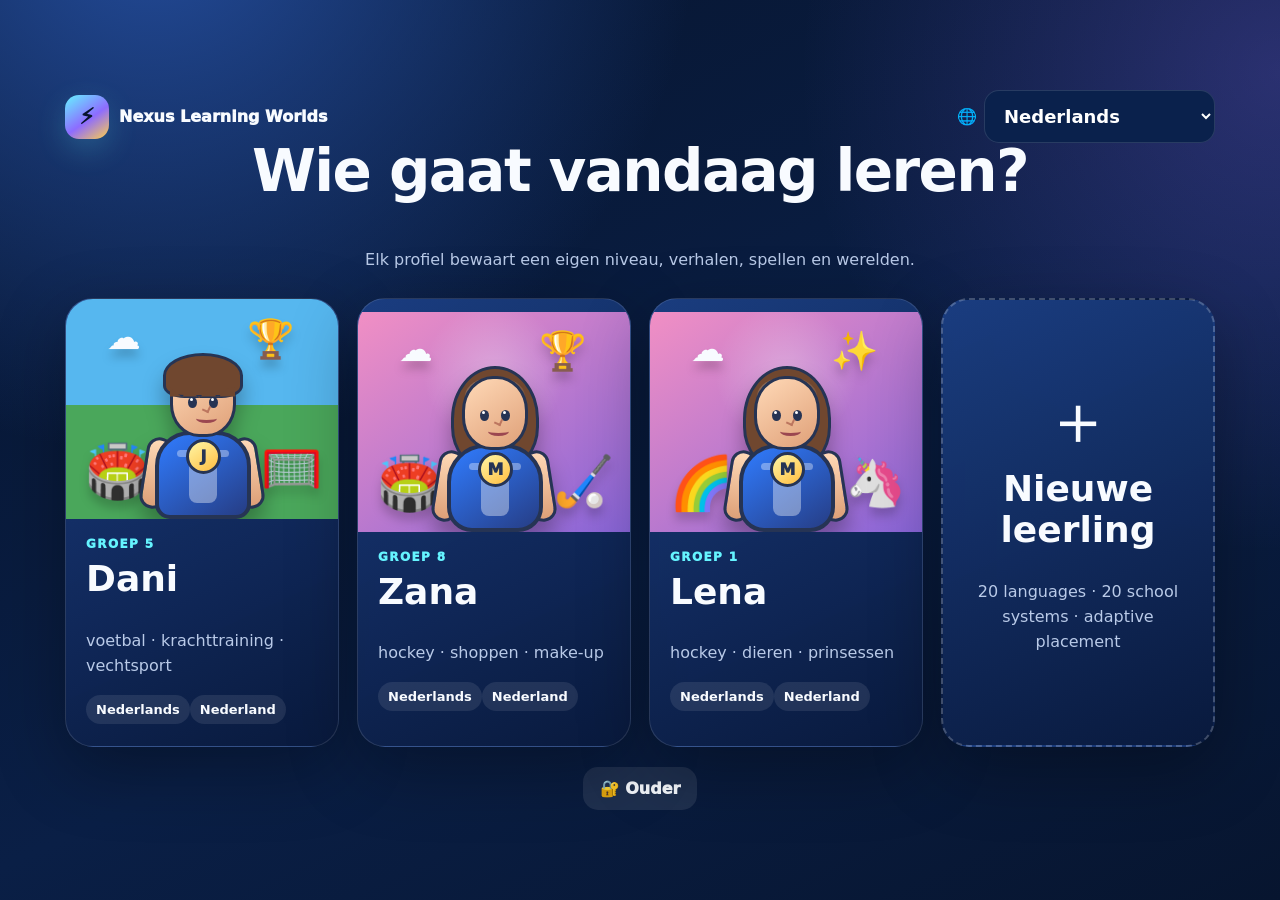
==== commit d82b5a7a: "V6" ====
--- a/index.html
+++ b/index.html
@@ -4,8 +4,8 @@
   <meta charset="utf-8">
   <meta name="viewport" content="width=device-width,initial-scale=1,viewport-fit=cover">
   <meta name="theme-color" content="#07152f">
-  <meta name="description" content="Nexus Learning Worlds v4: adaptief leren, uitgebreide spellen en een levende bouwwereld van groep 1 tot en met 6 vwo.">
-  <title>Nexus Learning Worlds v4.0</title>
+  <meta name="description" content="Nexus Learning Worlds v4.3: adaptief leren, uitgebreide spellen en een levende bouwwereld van groep 1 tot en met 6 vwo.">
+  <title>Nexus Learning Worlds v4.3</title>
   <style>
 :root{
   --bg:#07152f;--bg2:#0c2450;--panel:rgba(13,33,73,.92);--panel2:#12356f;--line:rgba(255,255,255,.12);
@@ -68,6 +68,16 @@
 @media(max-width:900px){.analytics-kpis{grid-template-columns:repeat(2,1fr)}.parent-toolbar,.billing-grid{grid-template-columns:1fr}.world-editor-v3{grid-template-columns:1fr}.world-canvas-v3{width:100%;height:560px}}@keyframes v4a000{0%{transform:translate(0,0) rotate(-2deg) scale(0.92)}29%{transform:translate(1.6px,-4px) rotate(0.6deg) scale(0.938)}67%{transform:translate(-1.2px,1.0px) rotate(-0.8deg) scale(0.92)}100%{transform:translate(3.6px,0px) rotate(2deg) scale(0.957)}}@keyframes v4a001{0%{transform:translate(0,0) rotate(-13deg) scale(1.05)}29%{transform:translate(1.8px,-11px) rotate(3.9deg) scale(1.071)}67%{transform:translate(-1.35px,2.75px) rotate(-5.2deg) scale(1.05)}100%{transform:translate(4.05px,0px) rotate(13deg) scale(1.092)}}@keyframes v4a002{0%{transform:translate(0,0) rotate(-5deg) scale(1.01)}29%{transform:translate(2.0px,-18px) rotate(1.5deg) scale(1.03)}67%{transform:translate(-1.5px,4.5px) rotate(-2.0deg) scale(1.01)}100%{transform:translate(4.5px,0px) rotate(5deg) scale(1.05)}}@keyframes v4a003{0%{transform:translate(0,0) rotate(-16deg) scale(0.97)}29%{transform:translate(2.2px,-8px) rotate(4.8deg) scale(0.989)}67%{transform:translate(-1.65px,2.0px) rotate(-6.4deg) scale(0.97)}100%{transform:translate(4.95px,0px) rotate(16deg) scale(1.009)}}@keyframes v4a004{0%{transform:translate(0,0) rotate(-8deg) scale(0.93)}29%{transform:translate(2.4px,-15px) rotate(2.4deg) scale(0.949)}67%{transform:translate(-1.8px,3.75px) rotate(-3.2deg) scale(0.93)}100%{transform:translate(5.4px,0px) rotate(8deg) scale(0.967)}}@keyframes v4a005{0%{transform:translate(0,0) rotate(-19deg) scale(1.06)}29%{transform:translate(2.6px,-5px) rotate(5.7deg) scale(1.081)}67%{transform:translate(-1.95px,1.25px) rotate(-7.6deg) scale(1.06)}100%{transform:translate(5.85px,0px) rotate(19deg) scale(1.102)}}@keyframes v4a006{0%{transform:translate(0,0) rotate(-11deg) scale(1.02)}29%{transform:translate(2.8px,-12px) rotate(3.3deg) scale(1.04)}67%{transform:translate(-2.1px,3.0px) rotate(-4.4deg) scale(1.02)}100%{transform:translate(6.3px,0px) rotate(11deg) scale(1.061)}}@keyframes v4a007{0%{transform:translate(0,0) rotate(-3deg) scale(0.98)}29%{transform:translate(3.0px,-19px) rotate(0.9deg) scale(1.0)}67%{transform:translate(-2.25px,4.75px) rotate(-1.2deg) scale(0.98)}100%{transform:translate(6.75px,0px) rotate(3deg) scale(1.019)}}@keyframes v4a008{0%{transform:translate(0,0) rotate(-14deg) scale(0.94)}29%{transform:translate(3.2px,-9px) rotate(4.2deg) scale(0.959)}67%{transform:translate(-2.4px,2.25px) rotate(-5.6deg) scale(0.94)}100%{transform:translate(7.2px,0px) rotate(14deg) scale(0.978)}}@keyframes v4a009{0%{transform:translate(0,0) rotate(-6deg) scale(1.07)}29%{transform:translate(3.4px,-16px) rotate(1.8deg) scale(1.091)}67%{transform:translate(-2.55px,4.0px) rotate(-2.4deg) scale(1.07)}100%{transform:translate(7.65px,0px) rotate(6deg) scale(1.113)}}@keyframes v4a010{0%{transform:translate(0,0) rotate(-17deg) scale(1.03)}29%{transform:translate(3.6px,-6px) rotate(5.1deg) scale(1.051)}67%{transform:translate(-2.7px,1.5px) rotate(-6.8deg) scale(1.03)}100%{transform:translate(8.1px,0px) rotate(17deg) scale(1.071)}}@keyframes v4a011{0%{transform:translate(0,0) rotate(-9deg) scale(0.99)}29%{transform:translate(3.8px,-13px) rotate(2.7deg) scale(1.01)}67%{transform:translate(-2.85px,3.25px) rotate(-3.6deg) scale(0.99)}100%{transform:translate(8.55px,0px) rotate(9deg) scale(1.03)}}@keyframes v4a012{0%{transform:translate(0,0) rotate(-20deg) scale(0.95)}29%{transform:translate(4.0px,-20px) rotate(6.0deg) scale(0.969)}67%{transform:translate(-3.0px,5.0px) rotate(-8.0deg) scale(0.95)}100%{transform:translate(9.0px,0px) rotate(20deg) scale(0.988)}}@keyframes v4a013{0%{transform:translate(0,0) rotate(-12deg) scale(1.08)}29%{transform:translate(4.2px,-10px) rotate(3.6deg) scale(1.102)}67%{transform:translate(-3.15px,2.5px) rotate(-4.8deg) scale(1.08)}100%{transform:translate(9.45px,0px) rotate(12deg) scale(1.123)}}@keyframes v4a014{0%{transform:translate(0,0) rotate(-4deg) scale(1.04)}29%{transform:translate(4.4px,-17px) rotate(1.2deg) scale(1.061)}67%{transform:translate(-3.3px,4.25px) rotate(-1.6deg) scale(1.04)}100%{transform:translate(9.9px,0px) rotate(4deg) scale(1.082)}}@keyframes v4a015{0%{transform:translate(0,0) rotate(-15deg) scale(1.0)}29%{transform:translate(4.6px,-7px) rotate(4.5deg) scale(1.02)}67%{transform:translate(-3.45px,1.75px) rotate(-6.0deg) scale(1.0)}100%{transform:translate(10.35px,0px) rotate(15deg) scale(1.04)}}@keyframes v4a016{0%{transform:translate(0,0) rotate(-7deg) scale(0.96)}29%{transform:translate(4.8px,-14px) rotate(2.1deg) scale(0.979)}67%{transform:translate(-3.6px,3.5px) rotate(-2.8deg) scale(0.96)}100%{transform:translate(10.8px,0px) rotate(7deg) scale(0.998)}}@keyframes v4a017{0%{transform:translate(0,0) rotate(-18deg) scale(0.92)}29%{transform:translate(5.0px,-4px) rotate(5.4deg) scale(0.938)}67%{transform:translate(-3.75px,1.0px) rotate(-7.2deg) scale(0.92)}100%{transform:translate(11.25px,0px) rotate(18deg) scale(0.957)}}@keyframes v4a018{0%{transform:translate(0,0) rotate(-10deg) scale(1.05)}29%{transform:translate(5.2px,-11px) rotate(3.0deg) scale(1.071)}67%{transform:translate(-3.9px,2.75px) rotate(-4.0deg) scale(1.05)}100%{transform:translate(11.7px,0px) rotate(10deg) scale(1.092)}}@keyframes v4a019{0%{transform:translate(0,0) rotate(-2deg) scale(1.01)}29%{transform:translate(5.4px,-18px) rotate(0.6deg) scale(1.03)}67%{transform:translate(-4.05px,4.5px) rotate(-0.8deg) scale(1.01)}100%{transform:translate(12.15px,0px) rotate(2deg) scale(1.05)}}@keyframes v4a020{0%{transform:translate(0,0) rotate(-13deg) scale(0.97)}29%{transform:translate(5.6px,-8px) rotate(3.9deg) scale(0.989)}67%{transform:translate(-4.2px,2.0px) rotate(-5.2deg) scale(0.97)}100%{transform:translate(12.6px,0px) rotate(13deg) scale(1.009)}}@keyframes v4a021{0%{transform:translate(0,0) rotate(-5deg) scale(0.93)}29%{transform:translate(5.8px,-15px) rotate(1.5deg) scale(0.949)}67%{transform:translate(-4.35px,3.75px) rotate(-2.0deg) scale(0.93)}100%{transform:translate(13.05px,0px) rotate(5deg) scale(0.967)}}@keyframes v4a022{0%{transform:translate(0,0) rotate(-16deg) scale(1.06)}29%{transform:translate(6.0px,-5px) rotate(4.8deg) scale(1.081)}67%{transform:translate(-4.5px,1.25px) rotate(-6.4deg) scale(1.06)}100%{transform:translate(13.5px,0px) rotate(16deg) scale(1.102)}}@keyframes v4a023{0%{transform:translate(0,0) rotate(-8deg) scale(1.02)}29%{transform:translate(1.6px,-12px) rotate(2.4deg) scale(1.04)}67%{transform:translate(-1.2px,3.0px) rotate(-3.2deg) scale(1.02)}100%{transform:translate(3.6px,0px) rotate(8deg) scale(1.061)}}@keyframes v4a024{0%{transform:translate(0,0) rotate(-19deg) scale(0.98)}29%{transform:translate(1.8px,-19px) rotate(5.7deg) scale(1.0)}67%{transform:translate(-1.35px,4.75px) rotate(-7.6deg) scale(0.98)}100%{transform:translate(4.05px,0px) rotate(19deg) scale(1.019)}}@keyframes v4a025{0%{transform:translate(0,0) rotate(-11deg) scale(0.94)}29%{transform:translate(2.0px,-9px) rotate(3.3deg) scale(0.959)}67%{transform:translate(-1.5px,2.25px) rotate(-4.4deg) scale(0.94)}100%{transform:translate(4.5px,0px) rotate(11deg) scale(0.978)}}@keyframes v4a026{0%{transform:translate(0,0) rotate(-3deg) scale(1.07)}29%{transform:translate(2.2px,-16px) rotate(0.9deg) scale(1.091)}67%{transform:translate(-1.65px,4.0px) rotate(-1.2deg) scale(1.07)}100%{transform:translate(4.95px,0px) rotate(3deg) scale(1.113)}}@keyframes v4a027{0%{transform:translate(0,0) rotate(-14deg) scale(1.03)}29%{transform:translate(2.4px,-6px) rotate(4.2deg) scale(1.051)}67%{transform:translate(-1.8px,1.5px) rotate(-5.6deg) scale(1.03)}100%{transform:translate(5.4px,0px) rotate(14deg) scale(1.071)}}@keyframes v4a028{0%{transform:translate(0,0) rotate(-6deg) scale(0.99)}29%{transform:translate(2.6px,-13px) rotate(1.8deg) scale(1.01)}67%{transform:translate(-1.95px,3.25px) rotate(-2.4deg) scale(0.99)}100%{transform:translate(5.85px,0px) rotate(6deg) scale(1.03)}}@keyframes v4a029{0%{transform:translate(0,0) rotate(-17deg) scale(0.95)}29%{transform:translate(2.8px,-20px) rotate(5.1deg) scale(0.969)}67%{transform:translate(-2.1px,5.0px) rotate(-6.8deg) scale(0.95)}100%{transform:translate(6.3px,0px) rotate(17deg) scale(0.988)}}@keyframes v4a030{0%{transform:translate(0,0) rotate(-9deg) scale(1.08)}29%{transform:translate(3.0px,-10px) rotate(2.7deg) scale(1.102)}67%{transform:translate(-2.25px,2.5px) rotate(-3.6deg) scale(1.08)}100%{transform:translate(6.75px,0px) rotate(9deg) scale(1.123)}}@keyframes v4a031{0%{transform:translate(0,0) rotate(-20deg) scale(1.04)}29%{transform:translate(3.2px,-17px) rotate(6.0deg) scale(1.061)}67%{transform:translate(-2.4px,4.25px) rotate(-8.0deg) scale(1.04)}100%{transform:translate(7.2px,0px) rotate(20deg) scale(1.082)}}@keyframes v4a032{0%{transform:translate(0,0) rotate(-12deg) scale(1.0)}29%{transform:translate(3.4px,-7px) rotate(3.6deg) scale(1.02)}67%{transform:translate(-2.55px,1.75px) rotate(-4.8deg) scale(1.0)}100%{transform:translate(7.65px,0px) rotate(12deg) scale(1.04)}}@keyframes v4a033{0%{transform:translate(0,0) rotate(-4deg) scale(0.96)}29%{transform:translate(3.6px,-14px) rotate(1.2deg) scale(0.979)}67%{transform:translate(-2.7px,3.5px) rotate(-1.6deg) scale(0.96)}100%{transform:translate(8.1px,0px) rotate(4deg) scale(0.998)}}@keyframes v4a034{0%{transform:translate(0,0) rotate(-15deg) scale(0.92)}29%{transform:translate(3.8px,-4px) rotate(4.5deg) scale(0.938)}67%{transform:translate(-2.85px,1.0px) rotate(-6.0deg) scale(0.92)}100%{transform:translate(8.55px,0px) rotate(15deg) scale(0.957)}}@keyframes v4a035{0%{transform:translate(0,0) rotate(-7deg) scale(1.05)}29%{transform:translate(4.0px,-11px) rotate(2.1deg) scale(1.071)}67%{transform:translate(-3.0px,2.75px) rotate(-2.8deg) scale(1.05)}100%{transform:translate(9.0px,0px) rotate(7deg) scale(1.092)}}@keyframes v4a036{0%{transform:translate(0,0) rotate(-18deg) scale(1.01)}29%{transform:translate(4.2px,-18px) rotate(5.4deg) scale(1.03)}67%{transform:translate(-3.15px,4.5px) rotate(-7.2deg) scale(1.01)}100%{transform:translate(9.45px,0px) rotate(18deg) scale(1.05)}}@keyframes v4a037{0%{transform:translate(0,0) rotate(-10deg) scale(0.97)}29%{transform:translate(4.4px,-8px) rotate(3.0deg) scale(0.989)}67%{transform:translate(-3.3px,2.0px) rotate(-4.0deg) scale(0.97)}100%{transform:translate(9.9px,0px) rotate(10deg) scale(1.009)}}@keyframes v4a038{0%{transform:translate(0,0) rotate(-2deg) scale(0.93)}29%{transform:translate(4.6px,-15px) rotate(0.6deg) scale(0.949)}67%{transform:translate(-3.45px,3.75px) rotate(-0.8deg) scale(0.93)}100%{transform:translate(10.35px,0px) rotate(2deg) scale(0.967)}}@keyframes v4a039{0%{transform:translate(0,0) rotate(-13deg) scale(1.06)}29%{transform:translate(4.8px,-5px) rotate(3.9deg) scale(1.081)}67%{transform:translate(-3.6px,1.25px) rotate(-5.2deg) scale(1.06)}100%{transform:translate(10.8px,0px) rotate(13deg) scale(1.102)}}@keyframes v4a040{0%{transform:translate(0,0) rotate(-5deg) scale(1.02)}29%{transform:translate(7.75px,-8.64px) rotate(1.1deg) scale(1.04)}67%{transform:translate(-4.5px,4.08px) rotate(-1.75deg) scale(1.02)}100%{transform:translate(25px,-1.2px) rotate(5deg) scale(1.061)}}@keyframes v4a041{0%{transform:translate(0,0) rotate(-16deg) scale(0.98)}29%{transform:translate(8.06px,-13.68px) rotate(3.52deg) scale(1.0)}67%{transform:translate(-4.68px,6.46px) rotate(-5.6deg) scale(0.98)}100%{transform:translate(26px,-1.9px) rotate(16deg) scale(1.019)}}@keyframes v4a042{0%{transform:translate(0,0) rotate(-8deg) scale(0.94)}29%{transform:translate(8.37px,-6.48px) rotate(1.76deg) scale(0.959)}67%{transform:translate(-4.86px,3.06px) rotate(-2.8deg) scale(0.94)}100%{transform:translate(27px,-0.9px) rotate(8deg) scale(0.978)}}@keyframes v4a043{0%{transform:translate(0,0) rotate(-19deg) scale(1.07)}29%{transform:translate(8.68px,-11.52px) rotate(4.18deg) scale(1.091)}67%{transform:translate(-5.04px,5.44px) rotate(-6.65deg) scale(1.07)}100%{transform:translate(28px,-1.6px) rotate(19deg) scale(1.113)}}@keyframes v4a044{0%{transform:translate(0,0) rotate(-11deg) scale(1.03)}29%{transform:translate(8.99px,-4.32px) rotate(2.42deg) scale(1.051)}67%{transform:translate(-5.22px,2.04px) rotate(-3.85deg) scale(1.03)}100%{transform:translate(29px,-0.6px) rotate(11deg) scale(1.071)}}@keyframes v4a045{0%{transform:translate(0,0) rotate(-3deg) scale(0.99)}29%{transform:translate(9.3px,-9.36px) rotate(0.66deg) scale(1.01)}67%{transform:translate(-5.4px,4.42px) rotate(-1.05deg) scale(0.99)}100%{transform:translate(30px,-1.3px) rotate(3deg) scale(1.03)}}@keyframes v4a046{0%{transform:translate(0,0) rotate(-14deg) scale(0.95)}29%{transform:translate(2.48px,-14.4px) rotate(3.08deg) scale(0.969)}67%{transform:translate(-1.44px,6.8px) rotate(-4.9deg) scale(0.95)}100%{transform:translate(8px,-2.0px) rotate(14deg) scale(0.988)}}@keyframes v4a047{0%{transform:translate(0,0) rotate(-6deg) scale(1.08)}29%{transform:translate(2.79px,-7.2px) rotate(1.32deg) scale(1.102)}67%{transform:translate(-1.62px,3.4px) rotate(-2.1deg) scale(1.08)}100%{transform:translate(9px,-1.0px) rotate(6deg) scale(1.123)}}@keyframes v4a048{0%{transform:translate(0,0) rotate(-17deg) scale(1.04)}29%{transform:translate(3.1px,-12.24px) rotate(3.74deg) scale(1.061)}67%{transform:translate(-1.8px,5.78px) rotate(-5.95deg) scale(1.04)}100%{transform:translate(10px,-1.7px) rotate(17deg) scale(1.082)}}@keyframes v4a049{0%{transform:translate(0,0) rotate(-9deg) scale(1.0)}29%{transform:translate(3.41px,-5.04px) rotate(1.98deg) scale(1.02)}67%{transform:translate(-1.98px,2.38px) rotate(-3.15deg) scale(1.0)}100%{transform:translate(11px,-0.7px) rotate(9deg) scale(1.04)}}@keyframes v4a050{0%{transform:translate(0,0) rotate(-20deg) scale(0.96)}29%{transform:translate(3.72px,-10.08px) rotate(4.4deg) scale(0.979)}67%{transform:translate(-2.16px,4.76px) rotate(-7.0deg) scale(0.96)}100%{transform:translate(12px,-1.4px) rotate(20deg) scale(0.998)}}@keyframes v4a051{0%{transform:translate(0,0) rotate(-12deg) scale(0.92)}29%{transform:translate(4.03px,-2.88px) rotate(2.64deg) scale(0.938)}67%{transform:translate(-2.34px,1.36px) rotate(-4.2deg) scale(0.92)}100%{transform:translate(13px,-0.4px) rotate(12deg) scale(0.957)}}@keyframes v4a052{0%{transform:translate(0,0) rotate(-4deg) scale(1.05)}29%{transform:translate(4.34px,-7.92px) rotate(0.88deg) scale(1.071)}67%{transform:translate(-2.52px,3.74px) rotate(-1.4deg) scale(1.05)}100%{transform:translate(14px,-1.1px) rotate(4deg) scale(1.092)}}@keyframes v4a053{0%{transform:translate(0,0) rotate(-15deg) scale(1.01)}29%{transform:translate(4.65px,-12.96px) rotate(3.3deg) scale(1.03)}67%{transform:translate(-2.7px,6.12px) rotate(-5.25deg) scale(1.01)}100%{transform:translate(15px,-1.8px) rotate(15deg) scale(1.05)}}@keyframes v4a054{0%{transform:translate(0,0) rotate(-7deg) scale(0.97)}29%{transform:translate(4.96px,-5.76px) rotate(1.54deg) scale(0.989)}67%{transform:translate(-2.88px,2.72px) rotate(-2.45deg) scale(0.97)}100%{transform:translate(16px,-0.8px) rotate(7deg) scale(1.009)}}@keyframes v4a055{0%{transform:translate(0,0) rotate(-18deg) scale(0.93)}29%{transform:translate(5.27px,-10.8px) rotate(3.96deg) scale(0.949)}67%{transform:translate(-3.06px,5.1px) rotate(-6.3deg) scale(0.93)}100%{transform:translate(17px,-1.5px) rotate(18deg) scale(0.967)}}@keyframes v4a056{0%{transform:translate(0,0) rotate(-10deg) scale(1.06)}29%{transform:translate(5.58px,-3.6px) rotate(2.2deg) scale(1.081)}67%{transform:translate(-3.24px,1.7px) rotate(-3.5deg) scale(1.06)}100%{transform:translate(18px,-0.5px) rotate(10deg) scale(1.102)}}@keyframes v4a057{0%{transform:translate(0,0) rotate(-2deg) scale(1.02)}29%{transform:translate(5.89px,-8.64px) rotate(0.44deg) scale(1.04)}67%{transform:translate(-3.42px,4.08px) rotate(-0.7deg) scale(1.02)}100%{transform:translate(19px,-1.2px) rotate(2deg) scale(1.061)}}@keyframes v4a058{0%{transform:translate(0,0) rotate(-13deg) scale(0.98)}29%{transform:translate(6.2px,-13.68px) rotate(2.86deg) scale(1.0)}67%{transform:translate(-3.6px,6.46px) rotate(-4.55deg) scale(0.98)}100%{transform:translate(20px,-1.9px) rotate(13deg) scale(1.019)}}@keyframes v4a059{0%{transform:translate(0,0) rotate(-5deg) scale(0.94)}29%{transform:translate(6.51px,-6.48px) rotate(1.1deg) scale(0.959)}67%{transform:translate(-3.78px,3.06px) rotate(-1.75deg) scale(0.94)}100%{transform:translate(21px,-0.9px) rotate(5deg) scale(0.978)}}@keyframes v4a060{0%{transform:translate(0,0) rotate(-16deg) scale(1.07)}29%{transform:translate(6.82px,-11.52px) rotate(3.52deg) scale(1.091)}67%{transform:translate(-3.96px,5.44px) rotate(-5.6deg) scale(1.07)}100%{transform:translate(22px,-1.6px) rotate(16deg) scale(1.113)}}@keyframes v4a061{0%{transform:translate(0,0) rotate(-8deg) scale(1.03)}29%{transform:translate(7.13px,-4.32px) rotate(1.76deg) scale(1.051)}67%{transform:translate(-4.14px,2.04px) rotate(-2.8deg) scale(1.03)}100%{transform:translate(23px,-0.6px) rotate(8deg) scale(1.071)}}@keyframes v4a062{0%{transform:translate(0,0) rotate(-19deg) scale(0.99)}29%{transform:translate(7.44px,-9.36px) rotate(4.18deg) scale(1.01)}67%{transform:translate(-4.32px,4.42px) rotate(-6.65deg) scale(0.99)}100%{transform:translate(24px,-1.3px) rotate(19deg) scale(1.03)}}@keyframes v4a063{0%{transform:translate(0,0) rotate(-11deg) scale(0.95)}29%{transform:translate(7.75px,-14.4px) rotate(2.42deg) scale(0.969)}67%{transform:translate(-4.5px,6.8px) rotate(-3.85deg) scale(0.95)}100%{transform:translate(25px,-2.0px) rotate(11deg) scale(0.988)}}@keyframes v4a064{0%{transform:translate(0,0) rotate(-3deg) scale(1.08)}29%{transform:translate(8.06px,-7.2px) rotate(0.66deg) scale(1.102)}67%{transform:translate(-4.68px,3.4px) rotate(-1.05deg) scale(1.08)}100%{transform:translate(26px,-1.0px) rotate(3deg) scale(1.123)}}@keyframes v4a065{0%{transform:translate(0,0) rotate(-14deg) scale(1.04)}29%{transform:translate(8.37px,-12.24px) rotate(3.08deg) scale(1.061)}67%{transform:translate(-4.86px,5.78px) rotate(-4.9deg) scale(1.04)}100%{transform:translate(27px,-1.7px) rotate(14deg) scale(1.082)}}@keyframes v4a066{0%{transform:translate(0,0) rotate(-6deg) scale(1.0)}29%{transform:translate(8.68px,-5.04px) rotate(1.32deg) scale(1.02)}67%{transform:translate(-5.04px,2.38px) rotate(-2.1deg) scale(1.0)}100%{transform:translate(28px,-0.7px) rotate(6deg) scale(1.04)}}@keyframes v4a067{0%{transform:translate(0,0) rotate(-17deg) scale(0.96)}29%{transform:translate(8.99px,-10.08px) rotate(3.74deg) scale(0.979)}67%{transform:translate(-5.22px,4.76px) rotate(-5.95deg) scale(0.96)}100%{transform:translate(29px,-1.4px) rotate(17deg) scale(0.998)}}@keyframes v4a068{0%{transform:translate(0,0) rotate(-9deg) scale(0.92)}29%{transform:translate(9.3px,-2.88px) rotate(1.98deg) scale(0.938)}67%{transform:translate(-5.4px,1.36px) rotate(-3.15deg) scale(0.92)}100%{transform:translate(30px,-0.4px) rotate(9deg) scale(0.957)}}@keyframes v4a069{0%{transform:translate(0,0) rotate(-20deg) scale(1.05)}29%{transform:translate(2.48px,-7.92px) rotate(4.4deg) scale(1.071)}67%{transform:translate(-1.44px,3.74px) rotate(-7.0deg) scale(1.05)}100%{transform:translate(8px,-1.1px) rotate(20deg) scale(1.092)}}@keyframes v4a070{0%{transform:translate(0,0) rotate(-12deg) scale(1.01)}29%{transform:translate(2.79px,-12.96px) rotate(2.64deg) scale(1.03)}67%{transform:translate(-1.62px,6.12px) rotate(-4.2deg) scale(1.01)}100%{transform:translate(9px,-1.8px) rotate(12deg) scale(1.05)}}@keyframes v4a071{0%{transform:translate(0,0) rotate(-4deg) scale(0.97)}29%{transform:translate(3.1px,-5.76px) rotate(0.88deg) scale(0.989)}67%{transform:translate(-1.8px,2.72px) rotate(-1.4deg) scale(0.97)}100%{transform:translate(10px,-0.8px) rotate(4deg) scale(1.009)}}@keyframes v4a072{0%{transform:translate(0,0) rotate(-15deg) scale(0.93)}29%{transform:translate(3.41px,-10.8px) rotate(3.3deg) scale(0.949)}67%{transform:translate(-1.98px,5.1px) rotate(-5.25deg) scale(0.93)}100%{transform:translate(11px,-1.5px) rotate(15deg) scale(0.967)}}@keyframes v4a073{0%{transform:translate(0,0) rotate(-7deg) scale(1.06)}29%{transform:translate(3.72px,-3.6px) rotate(1.54deg) scale(1.081)}67%{transform:translate(-2.16px,1.7px) rotate(-2.45deg) scale(1.06)}100%{transform:translate(12px,-0.5px) rotate(7deg) scale(1.102)}}@keyframes v4a074{0%{transform:translate(0,0) rotate(-18deg) scale(1.02)}29%{transform:translate(4.03px,-8.64px) rotate(3.96deg) scale(1.04)}67%{transform:translate(-2.34px,4.08px) rotate(-6.3deg) scale(1.02)}100%{transform:translate(13px,-1.2px) rotate(18deg) scale(1.061)}}@keyframes v4a075{0%{transform:translate(0,0) rotate(-10deg) scale(0.98)}29%{transform:translate(4.34px,-13.68px) rotate(2.2deg) scale(1.0)}67%{transform:translate(-2.52px,6.46px) rotate(-3.5deg) scale(0.98)}100%{transform:translate(14px,-1.9px) rotate(10deg) scale(1.019)}}@keyframes v4a076{0%{transform:translate(0,0) rotate(-2deg) scale(0.94)}29%{transform:translate(4.65px,-6.48px) rotate(0.44deg) scale(0.959)}67%{transform:translate(-2.7px,3.06px) rotate(-0.7deg) scale(0.94)}100%{transform:translate(15px,-0.9px) rotate(2deg) scale(0.978)}}@keyframes v4a077{0%{transform:translate(0,0) rotate(-13deg) scale(1.07)}29%{transform:translate(4.96px,-11.52px) rotate(2.86deg) scale(1.091)}67%{transform:translate(-2.88px,5.44px) rotate(-4.55deg) scale(1.07)}100%{transform:translate(16px,-1.6px) rotate(13deg) scale(1.113)}}@keyframes v4a078{0%{transform:translate(0,0) rotate(-5deg) scale(1.03)}29%{transform:translate(5.27px,-4.32px) rotate(1.1deg) scale(1.051)}67%{transform:translate(-3.06px,2.04px) rotate(-1.75deg) scale(1.03)}100%{transform:translate(17px,-0.6px) rotate(5deg) scale(1.071)}}@keyframes v4a079{0%{transform:translate(0,0) rotate(-16deg) scale(0.99)}29%{transform:translate(5.58px,-9.36px) rotate(3.52deg) scale(1.01)}67%{transform:translate(-3.24px,4.42px) rotate(-5.6deg) scale(0.99)}100%{transform:translate(18px,-1.3px) rotate(16deg) scale(1.03)}}@keyframes v4a080{0%{transform:translate(0,0) rotate(-8deg) scale(0.95)}29%{transform:translate(5.89px,-14.4px) rotate(1.76deg) scale(0.969)}67%{transform:translate(-3.42px,6.8px) rotate(-2.8deg) scale(0.95)}100%{transform:translate(19px,-2.0px) rotate(8deg) scale(0.988)}}@keyframes v4a081{0%{transform:translate(0,0) rotate(-19deg) scale(1.08)}29%{transform:translate(6.2px,-7.2px) rotate(4.18deg) scale(1.102)}67%{transform:translate(-3.6px,3.4px) rotate(-6.65deg) scale(1.08)}100%{transform:translate(20px,-1.0px) rotate(19deg) scale(1.123)}}@keyframes v4a082{0%{transform:translate(0,0) rotate(-11deg) scale(1.04)}29%{transform:translate(6.51px,-12.24px) rotate(2.42deg) scale(1.061)}67%{transform:translate(-3.78px,5.78px) rotate(-3.85deg) scale(1.04)}100%{transform:translate(21px,-1.7px) rotate(11deg) scale(1.082)}}@keyframes v4a083{0%{transform:translate(0,0) rotate(-3deg) scale(1.0)}29%{transform:translate(6.82px,-5.04px) rotate(0.66deg) scale(1.02)}67%{transform:translate(-3.96px,2.38px) rotate(-1.05deg) scale(1.0)}100%{transform:translate(22px,-0.7px) rotate(3deg) scale(1.04)}}@keyframes v4a084{0%{transform:translate(0,0) rotate(-14deg) scale(0.96)}29%{transform:translate(7.13px,-10.08px) rotate(3.08deg) scale(0.979)}67%{transform:translate(-4.14px,4.76px) rotate(-4.9deg) scale(0.96)}100%{transform:translate(23px,-1.4px) rotate(14deg) scale(0.998)}}@keyframes v4a085{0%{transform:translate(0,0) rotate(-6deg) scale(0.92)}29%{transform:translate(7.44px,-2.88px) rotate(1.32deg) scale(0.938)}67%{transform:translate(-4.32px,1.36px) rotate(-2.1deg) scale(0.92)}100%{transform:translate(24px,-0.4px) rotate(6deg) scale(0.957)}}@keyframes v4a086{0%{transform:translate(0,0) rotate(-17deg) scale(1.05)}29%{transform:translate(7.75px,-7.92px) rotate(3.74deg) scale(1.071)}67%{transform:translate(-4.5px,3.74px) rotate(-5.95deg) scale(1.05)}100%{transform:translate(25px,-1.1px) rotate(17deg) scale(1.092)}}@keyframes v4a087{0%{transform:translate(0,0) rotate(-9deg) scale(1.01)}29%{transform:translate(8.06px,-12.96px) rotate(1.98deg) scale(1.03)}67%{transform:translate(-4.68px,6.12px) rotate(-3.15deg) scale(1.01)}100%{transform:translate(26px,-1.8px) rotate(9deg) scale(1.05)}}@keyframes v4a088{0%{transform:translate(0,0) rotate(-20deg) scale(0.97)}29%{transform:translate(8.37px,-5.76px) rotate(4.4deg) scale(0.989)}67%{transform:translate(-4.86px,2.72px) rotate(-7.0deg) scale(0.97)}100%{transform:translate(27px,-0.8px) rotate(20deg) scale(1.009)}}@keyframes v4a089{0%{transform:translate(0,0) rotate(-12deg) scale(0.93)}29%{transform:translate(8.68px,-10.8px) rotate(2.64deg) scale(0.949)}67%{transform:translate(-5.04px,5.1px) rotate(-4.2deg) scale(0.93)}100%{transform:translate(28px,-1.5px) rotate(12deg) scale(0.967)}}@keyframes v4a090{0%{transform:translate(0,0) rotate(-4deg) scale(1.06)}29%{transform:translate(8.99px,-3.6px) rotate(0.88deg) scale(1.081)}67%{transform:translate(-5.22px,1.7px) rotate(-1.4deg) scale(1.06)}100%{transform:translate(29px,-0.5px) rotate(4deg) scale(1.102)}}@keyframes v4a091{0%{transform:translate(0,0) rotate(-15deg) scale(1.02)}29%{transform:translate(9.3px,-8.64px) rotate(3.3deg) scale(1.04)}67%{transform:translate(-5.4px,4.08px) rotate(-5.25deg) scale(1.02)}100%{transform:translate(30px,-1.2px) rotate(15deg) scale(1.061)}}@keyframes v4a092{0%{transform:translate(0,0) rotate(-7deg) scale(0.98)}29%{transform:translate(2.48px,-13.68px) rotate(1.54deg) scale(1.0)}67%{transform:translate(-1.44px,6.46px) rotate(-2.45deg) scale(0.98)}100%{transform:translate(8px,-1.9px) rotate(7deg) scale(1.019)}}@keyframes v4a093{0%{transform:translate(0,0) rotate(-18deg) scale(0.94)}29%{transform:translate(2.79px,-6.48px) rotate(3.96deg) scale(0.959)}67%{transform:translate(-1.62px,3.06px) rotate(-6.3deg) scale(0.94)}100%{transform:translate(9px,-0.9px) rotate(18deg) scale(0.978)}}@keyframes v4a094{0%{transform:translate(0,0) rotate(-10deg) scale(1.07)}29%{transform:translate(3.1px,-11.52px) rotate(2.2deg) scale(1.091)}67%{transform:translate(-1.8px,5.44px) rotate(-3.5deg) scale(1.07)}100%{transform:translate(10px,-1.6px) rotate(10deg) scale(1.113)}}@keyframes v4a095{0%{transform:translate(0,0) rotate(-2deg) scale(1.03)}29%{transform:translate(3.41px,-4.32px) rotate(0.44deg) scale(1.051)}67%{transform:translate(-1.98px,2.04px) rotate(-0.7deg) scale(1.03)}100%{transform:translate(11px,-0.6px) rotate(2deg) scale(1.071)}}@keyframes v4a096{0%{transform:translate(0,0) rotate(-13deg) scale(0.99)}29%{transform:translate(3.72px,-9.36px) rotate(2.86deg) scale(1.01)}67%{transform:translate(-2.16px,4.42px) rotate(-4.55deg) scale(0.99)}100%{transform:translate(12px,-1.3px) rotate(13deg) scale(1.03)}}@keyframes v4a097{0%{transform:translate(0,0) rotate(-5deg) scale(0.95)}29%{transform:translate(4.03px,-14.4px) rotate(1.1deg) scale(0.969)}67%{transform:translate(-2.34px,6.8px) rotate(-1.75deg) scale(0.95)}100%{transform:translate(13px,-2.0px) rotate(5deg) scale(0.988)}}@keyframes v4a098{0%{transform:translate(0,0) rotate(-16deg) scale(1.08)}29%{transform:translate(4.34px,-7.2px) rotate(3.52deg) scale(1.102)}67%{transform:translate(-2.52px,3.4px) rotate(-5.6deg) scale(1.08)}100%{transform:translate(14px,-1.0px) rotate(16deg) scale(1.123)}}@keyframes v4a099{0%{transform:translate(0,0) rotate(-8deg) scale(1.04)}29%{transform:translate(4.65px,-12.24px) rotate(1.76deg) scale(1.061)}67%{transform:translate(-2.7px,5.78px) rotate(-2.8deg) scale(1.04)}100%{transform:translate(15px,-1.7px) rotate(8deg) scale(1.082)}}@keyframes v4a100{0%{transform:translate(0,0) rotate(-19deg) scale(1.0)}29%{transform:translate(3.2px,-7px) rotate(5.7deg) scale(1.02)}67%{transform:translate(-2.4px,1.75px) rotate(-7.6deg) scale(1.0)}100%{transform:translate(7.2px,0px) rotate(19deg) scale(1.04)}}@keyframes v4a101{0%{transform:translate(0,0) rotate(-11deg) scale(0.96)}29%{transform:translate(3.4px,-14px) rotate(3.3deg) scale(0.979)}67%{transform:translate(-2.55px,3.5px) rotate(-4.4deg) scale(0.96)}100%{transform:translate(7.65px,0px) rotate(11deg) scale(0.998)}}@keyframes v4a102{0%{transform:translate(0,0) rotate(-3deg) scale(0.92)}29%{transform:translate(3.6px,-4px) rotate(0.9deg) scale(0.938)}67%{transform:translate(-2.7px,1.0px) rotate(-1.2deg) scale(0.92)}100%{transform:translate(8.1px,0px) rotate(3deg) scale(0.957)}}@keyframes v4a103{0%{transform:translate(0,0) rotate(-14deg) scale(1.05)}29%{transform:translate(3.8px,-11px) rotate(4.2deg) scale(1.071)}67%{transform:translate(-2.85px,2.75px) rotate(-5.6deg) scale(1.05)}100%{transform:translate(8.55px,0px) rotate(14deg) scale(1.092)}}@keyframes v4a104{0%{transform:translate(0,0) rotate(-6deg) scale(1.01)}29%{transform:translate(4.0px,-18px) rotate(1.8deg) scale(1.03)}67%{transform:translate(-3.0px,4.5px) rotate(-2.4deg) scale(1.01)}100%{transform:translate(9.0px,0px) rotate(6deg) scale(1.05)}}@keyframes v4a105{0%{transform:translate(0,0) rotate(-17deg) scale(0.97)}29%{transform:translate(4.2px,-8px) rotate(5.1deg) scale(0.989)}67%{transform:translate(-3.15px,2.0px) rotate(-6.8deg) scale(0.97)}100%{transform:translate(9.45px,0px) rotate(17deg) scale(1.009)}}@keyframes v4a106{0%{transform:translate(0,0) rotate(-9deg) scale(0.93)}29%{transform:translate(4.4px,-15px) rotate(2.7deg) scale(0.949)}67%{transform:translate(-3.3px,3.75px) rotate(-3.6deg) scale(0.93)}100%{transform:translate(9.9px,0px) rotate(9deg) scale(0.967)}}@keyframes v4a107{0%{transform:translate(0,0) rotate(-20deg) scale(1.06)}29%{transform:translate(4.6px,-5px) rotate(6.0deg) scale(1.081)}67%{transform:translate(-3.45px,1.25px) rotate(-8.0deg) scale(1.06)}100%{transform:translate(10.35px,0px) rotate(20deg) scale(1.102)}}@keyframes v4a108{0%{transform:translate(0,0) rotate(-12deg) scale(1.02)}29%{transform:translate(4.8px,-12px) rotate(3.6deg) scale(1.04)}67%{transform:translate(-3.6px,3.0px) rotate(-4.8deg) scale(1.02)}100%{transform:translate(10.8px,0px) rotate(12deg) scale(1.061)}}@keyframes v4a109{0%{transform:translate(0,0) rotate(-4deg) scale(0.98)}29%{transform:translate(5.0px,-19px) rotate(1.2deg) scale(1.0)}67%{transform:translate(-3.75px,4.75px) rotate(-1.6deg) scale(0.98)}100%{transform:translate(11.25px,0px) rotate(4deg) scale(1.019)}}@keyframes v4a110{0%{transform:translate(0,0) rotate(-15deg) scale(0.94)}29%{transform:translate(5.2px,-9px) rotate(4.5deg) scale(0.959)}67%{transform:translate(-3.9px,2.25px) rotate(-6.0deg) scale(0.94)}100%{transform:translate(11.7px,0px) rotate(15deg) scale(0.978)}}@keyframes v4a111{0%{transform:translate(0,0) rotate(-7deg) scale(1.07)}29%{transform:translate(5.4px,-16px) rotate(2.1deg) scale(1.091)}67%{transform:translate(-4.05px,4.0px) rotate(-2.8deg) scale(1.07)}100%{transform:translate(12.15px,0px) rotate(7deg) scale(1.113)}}@keyframes v4a112{0%{transform:translate(0,0) rotate(-18deg) scale(1.03)}29%{transform:translate(5.6px,-6px) rotate(5.4deg) scale(1.051)}67%{transform:translate(-4.2px,1.5px) rotate(-7.2deg) scale(1.03)}100%{transform:translate(12.6px,0px) rotate(18deg) scale(1.071)}}@keyframes v4a113{0%{transform:translate(0,0) rotate(-10deg) scale(0.99)}29%{transform:translate(5.8px,-13px) rotate(3.0deg) scale(1.01)}67%{transform:translate(-4.35px,3.25px) rotate(-4.0deg) scale(0.99)}100%{transform:translate(13.05px,0px) rotate(10deg) scale(1.03)}}@keyframes v4a114{0%{transform:translate(0,0) rotate(-2deg) scale(0.95)}29%{transform:translate(6.0px,-20px) rotate(0.6deg) scale(0.969)}67%{transform:translate(-4.5px,5.0px) rotate(-0.8deg) scale(0.95)}100%{transform:translate(13.5px,0px) rotate(2deg) scale(0.988)}}@keyframes v4a115{0%{transform:translate(0,0) rotate(-13deg) scale(1.08)}29%{transform:translate(1.6px,-10px) rotate(3.9deg) scale(1.102)}67%{transform:translate(-1.2px,2.5px) rotate(-5.2deg) scale(1.08)}100%{transform:translate(3.6px,0px) rotate(13deg) scale(1.123)}}@keyframes v4a116{0%{transform:translate(0,0) rotate(-5deg) scale(1.04)}29%{transform:translate(1.8px,-17px) rotate(1.5deg) scale(1.061)}67%{transform:translate(-1.35px,4.25px) rotate(-2.0deg) scale(1.04)}100%{transform:translate(4.05px,0px) rotate(5deg) scale(1.082)}}@keyframes v4a117{0%{transform:translate(0,0) rotate(-16deg) scale(1.0)}29%{transform:translate(2.0px,-7px) rotate(4.8deg) scale(1.02)}67%{transform:translate(-1.5px,1.75px) rotate(-6.4deg) scale(1.0)}100%{transform:translate(4.5px,0px) rotate(16deg) scale(1.04)}}@keyframes v4a118{0%{transform:translate(0,0) rotate(-8deg) scale(0.96)}29%{transform:translate(2.2px,-14px) rotate(2.4deg) scale(0.979)}67%{transform:translate(-1.65px,3.5px) rotate(-3.2deg) scale(0.96)}100%{transform:translate(4.95px,0px) rotate(8deg) scale(0.998)}}@keyframes v4a119{0%{transform:translate(0,0) rotate(-19deg) scale(0.92)}29%{transform:translate(2.4px,-4px) rotate(5.7deg) scale(0.938)}67%{transform:translate(-1.8px,1.0px) rotate(-7.6deg) scale(0.92)}100%{transform:translate(5.4px,0px) rotate(19deg) scale(0.957)}}@keyframes v4a120{0%{transform:translate(0,0) rotate(-11deg) scale(1.05)}29%{transform:translate(2.6px,-11px) rotate(3.3deg) scale(1.071)}67%{transform:translate(-1.95px,2.75px) rotate(-4.4deg) scale(1.05)}100%{transform:translate(5.85px,0px) rotate(11deg) scale(1.092)}}@keyframes v4a121{0%{transform:translate(0,0) rotate(-3deg) scale(1.01)}29%{transform:translate(2.8px,-18px) rotate(0.9deg) scale(1.03)}67%{transform:translate(-2.1px,4.5px) rotate(-1.2deg) scale(1.01)}100%{transform:translate(6.3px,0px) rotate(3deg) scale(1.05)}}@keyframes v4a122{0%{transform:translate(0,0) rotate(-14deg) scale(0.97)}29%{transform:translate(3.0px,-8px) rotate(4.2deg) scale(0.989)}67%{transform:translate(-2.25px,2.0px) rotate(-5.6deg) scale(0.97)}100%{transform:translate(6.75px,0px) rotate(14deg) scale(1.009)}}@keyframes v4a123{0%{transform:translate(0,0) rotate(-6deg) scale(0.93)}29%{transform:translate(3.2px,-15px) rotate(1.8deg) scale(0.949)}67%{transform:translate(-2.4px,3.75px) rotate(-2.4deg) scale(0.93)}100%{transform:translate(7.2px,0px) rotate(6deg) scale(0.967)}}@keyframes v4a124{0%{transform:translate(0,0) rotate(-17deg) scale(1.06)}29%{transform:translate(3.4px,-5px) rotate(5.1deg) scale(1.081)}67%{transform:translate(-2.55px,1.25px) rotate(-6.8deg) scale(1.06)}100%{transform:translate(7.65px,0px) rotate(17deg) scale(1.102)}}@keyframes v4a125{0%{transform:translate(0,0) rotate(-9deg) scale(1.02)}29%{transform:translate(3.6px,-12px) rotate(2.7deg) scale(1.04)}67%{transform:translate(-2.7px,3.0px) rotate(-3.6deg) scale(1.02)}100%{transform:translate(8.1px,0px) rotate(9deg) scale(1.061)}}@keyframes v4a126{0%{transform:translate(0,0) rotate(-20deg) scale(0.98)}29%{transform:translate(3.8px,-19px) rotate(6.0deg) scale(1.0)}67%{transform:translate(-2.85px,4.75px) rotate(-8.0deg) scale(0.98)}100%{transform:translate(8.55px,0px) rotate(20deg) scale(1.019)}}@keyframes v4a127{0%{transform:translate(0,0) rotate(-12deg) scale(0.94)}29%{transform:translate(4.0px,-9px) rotate(3.6deg) scale(0.959)}67%{transform:translate(-3.0px,2.25px) rotate(-4.8deg) scale(0.94)}100%{transform:translate(9.0px,0px) rotate(12deg) scale(0.978)}}@keyframes v4a128{0%{transform:translate(0,0) rotate(-4deg) scale(1.07)}29%{transform:translate(4.2px,-16px) rotate(1.2deg) scale(1.091)}67%{transform:translate(-3.15px,4.0px) rotate(-1.6deg) scale(1.07)}100%{transform:translate(9.45px,0px) rotate(4deg) scale(1.113)}}@keyframes v4a129{0%{transform:translate(0,0) rotate(-15deg) scale(1.03)}29%{transform:translate(4.4px,-6px) rotate(4.5deg) scale(1.051)}67%{transform:translate(-3.3px,1.5px) rotate(-6.0deg) scale(1.03)}100%{transform:translate(9.9px,0px) rotate(15deg) scale(1.071)}}@keyframes v4a130{0%{transform:translate(0,0) rotate(-7deg) scale(0.99)}29%{transform:translate(4.6px,-13px) rotate(2.1deg) scale(1.01)}67%{transform:translate(-3.45px,3.25px) rotate(-2.8deg) scale(0.99)}100%{transform:translate(10.35px,0px) rotate(7deg) scale(1.03)}}@keyframes v4a131{0%{transform:translate(0,0) rotate(-18deg) scale(0.95)}29%{transform:translate(4.8px,-20px) rotate(5.4deg) scale(0.969)}67%{transform:translate(-3.6px,5.0px) rotate(-7.2deg) scale(0.95)}100%{transform:translate(10.8px,0px) rotate(18deg) scale(0.988)}}@keyframes v4a132{0%{transform:translate(0,0) rotate(-10deg) scale(1.08)}29%{transform:translate(5.0px,-10px) rotate(3.0deg) scale(1.102)}67%{transform:translate(-3.75px,2.5px) rotate(-4.0deg) scale(1.08)}100%{transform:translate(11.25px,0px) rotate(10deg) scale(1.123)}}@keyframes v4a133{0%{transform:translate(0,0) rotate(-2deg) scale(1.04)}29%{transform:translate(5.2px,-17px) rotate(0.6deg) scale(1.061)}67%{transform:translate(-3.9px,4.25px) rotate(-0.8deg) scale(1.04)}100%{transform:translate(11.7px,0px) rotate(2deg) scale(1.082)}}@keyframes v4a134{0%{transform:translate(0,0) rotate(-13deg) scale(1.0)}29%{transform:translate(5.4px,-7px) rotate(3.9deg) scale(1.02)}67%{transform:translate(-4.05px,1.75px) rotate(-5.2deg) scale(1.0)}100%{transform:translate(12.15px,0px) rotate(13deg) scale(1.04)}}@keyframes v4a135{0%{transform:translate(0,0) rotate(-5deg) scale(0.96)}29%{transform:translate(5.6px,-14px) rotate(1.5deg) scale(0.979)}67%{transform:translate(-4.2px,3.5px) rotate(-2.0deg) scale(0.96)}100%{transform:translate(12.6px,0px) rotate(5deg) scale(0.998)}}@keyframes v4a136{0%{transform:translate(0,0) rotate(-16deg) scale(0.92)}29%{transform:translate(5.8px,-4px) rotate(4.8deg) scale(0.938)}67%{transform:translate(-4.35px,1.0px) rotate(-6.4deg) scale(0.92)}100%{transform:translate(13.05px,0px) rotate(16deg) scale(0.957)}}@keyframes v4a137{0%{transform:translate(0,0) rotate(-8deg) scale(1.05)}29%{transform:translate(6.0px,-11px) rotate(2.4deg) scale(1.071)}67%{transform:translate(-4.5px,2.75px) rotate(-3.2deg) scale(1.05)}100%{transform:translate(13.5px,0px) rotate(8deg) scale(1.092)}}@keyframes v4a138{0%{transform:translate(0,0) rotate(-19deg) scale(1.01)}29%{transform:translate(1.6px,-18px) rotate(5.7deg) scale(1.03)}67%{transform:translate(-1.2px,4.5px) rotate(-7.6deg) scale(1.01)}100%{transform:translate(3.6px,0px) rotate(19deg) scale(1.05)}}@keyframes v4a139{0%{transform:translate(0,0) rotate(-11deg) scale(0.97)}29%{transform:translate(1.8px,-8px) rotate(3.3deg) scale(0.989)}67%{transform:translate(-1.35px,2.0px) rotate(-4.4deg) scale(0.97)}100%{transform:translate(4.05px,0px) rotate(11deg) scale(1.009)}}@keyframes v4a140{0%{transform:translate(0,0) rotate(-3deg) scale(0.93)}29%{transform:translate(3.1px,-10.8px) rotate(0.66deg) scale(0.949)}67%{transform:translate(-1.8px,5.1px) rotate(-1.05deg) scale(0.93)}100%{transform:translate(10px,-1.5px) rotate(3deg) scale(0.967)}}@keyframes v4a141{0%{transform:translate(0,0) rotate(-14deg) scale(1.06)}29%{transform:translate(3.41px,-3.6px) rotate(3.08deg) scale(1.081)}67%{transform:translate(-1.98px,1.7px) rotate(-4.9deg) scale(1.06)}100%{transform:translate(11px,-0.5px) rotate(14deg) scale(1.102)}}@keyframes v4a142{0%{transform:translate(0,0) rotate(-6deg) scale(1.02)}29%{transform:translate(3.72px,-8.64px) rotate(1.32deg) scale(1.04)}67%{transform:translate(-2.16px,4.08px) rotate(-2.1deg) scale(1.02)}100%{transform:translate(12px,-1.2px) rotate(6deg) scale(1.061)}}@keyframes v4a143{0%{transform:translate(0,0) rotate(-17deg) scale(0.98)}29%{transform:translate(4.03px,-13.68px) rotate(3.74deg) scale(1.0)}67%{transform:translate(-2.34px,6.46px) rotate(-5.95deg) scale(0.98)}100%{transform:translate(13px,-1.9px) rotate(17deg) scale(1.019)}}@keyframes v4a144{0%{transform:translate(0,0) rotate(-9deg) scale(0.94)}29%{transform:translate(4.34px,-6.48px) rotate(1.98deg) scale(0.959)}67%{transform:translate(-2.52px,3.06px) rotate(-3.15deg) scale(0.94)}100%{transform:translate(14px,-0.9px) rotate(9deg) scale(0.978)}}@keyframes v4a145{0%{transform:translate(0,0) rotate(-20deg) scale(1.07)}29%{transform:translate(4.65px,-11.52px) rotate(4.4deg) scale(1.091)}67%{transform:translate(-2.7px,5.44px) rotate(-7.0deg) scale(1.07)}100%{transform:translate(15px,-1.6px) rotate(20deg) scale(1.113)}}@keyframes v4a146{0%{transform:translate(0,0) rotate(-12deg) scale(1.03)}29%{transform:translate(4.96px,-4.32px) rotate(2.64deg) scale(1.051)}67%{transform:translate(-2.88px,2.04px) rotate(-4.2deg) scale(1.03)}100%{transform:translate(16px,-0.6px) rotate(12deg) scale(1.071)}}@keyframes v4a147{0%{transform:translate(0,0) rotate(-4deg) scale(0.99)}29%{transform:translate(5.27px,-9.36px) rotate(0.88deg) scale(1.01)}67%{transform:translate(-3.06px,4.42px) rotate(-1.4deg) scale(0.99)}100%{transform:translate(17px,-1.3px) rotate(4deg) scale(1.03)}}@keyframes v4a148{0%{transform:translate(0,0) rotate(-15deg) scale(0.95)}29%{transform:translate(5.58px,-14.4px) rotate(3.3deg) scale(0.969)}67%{transform:translate(-3.24px,6.8px) rotate(-5.25deg) scale(0.95)}100%{transform:translate(18px,-2.0px) rotate(15deg) scale(0.988)}}@keyframes v4a149{0%{transform:translate(0,0) rotate(-7deg) scale(1.08)}29%{transform:translate(5.89px,-7.2px) rotate(1.54deg) scale(1.102)}67%{transform:translate(-3.42px,3.4px) rotate(-2.45deg) scale(1.08)}100%{transform:translate(19px,-1.0px) rotate(7deg) scale(1.123)}}@keyframes v4a150{0%{transform:translate(0,0) rotate(-18deg) scale(1.04)}29%{transform:translate(6.2px,-12.24px) rotate(3.96deg) scale(1.061)}67%{transform:translate(-3.6px,5.78px) rotate(-6.3deg) scale(1.04)}100%{transform:translate(20px,-1.7px) rotate(18deg) scale(1.082)}}@keyframes v4a151{0%{transform:translate(0,0) rotate(-10deg) scale(1.0)}29%{transform:translate(6.51px,-5.04px) rotate(2.2deg) scale(1.02)}67%{transform:translate(-3.78px,2.38px) rotate(-3.5deg) scale(1.0)}100%{transform:translate(21px,-0.7px) rotate(10deg) scale(1.04)}}@keyframes v4a152{0%{transform:translate(0,0) rotate(-2deg) scale(0.96)}29%{transform:translate(6.82px,-10.08px) rotate(0.44deg) scale(0.979)}67%{transform:translate(-3.96px,4.76px) rotate(-0.7deg) scale(0.96)}100%{transform:translate(22px,-1.4px) rotate(2deg) scale(0.998)}}@keyframes v4a153{0%{transform:translate(0,0) rotate(-13deg) scale(0.92)}29%{transform:translate(7.13px,-2.88px) rotate(2.86deg) scale(0.938)}67%{transform:translate(-4.14px,1.36px) rotate(-4.55deg) scale(0.92)}100%{transform:translate(23px,-0.4px) rotate(13deg) scale(0.957)}}@keyframes v4a154{0%{transform:translate(0,0) rotate(-5deg) scale(1.05)}29%{transform:translate(7.44px,-7.92px) rotate(1.1deg) scale(1.071)}67%{transform:translate(-4.32px,3.74px) rotate(-1.75deg) scale(1.05)}100%{transform:translate(24px,-1.1px) rotate(5deg) scale(1.092)}}@keyframes v4a155{0%{transform:translate(0,0) rotate(-16deg) scale(1.01)}29%{transform:translate(7.75px,-12.96px) rotate(3.52deg) scale(1.03)}67%{transform:translate(-4.5px,6.12px) rotate(-5.6deg) scale(1.01)}100%{transform:translate(25px,-1.8px) rotate(16deg) scale(1.05)}}@keyframes v4a156{0%{transform:translate(0,0) rotate(-8deg) scale(0.97)}29%{transform:translate(8.06px,-5.76px) rotate(1.76deg) scale(0.989)}67%{transform:translate(-4.68px,2.72px) rotate(-2.8deg) scale(0.97)}100%{transform:translate(26px,-0.8px) rotate(8deg) scale(1.009)}}@keyframes v4a157{0%{transform:translate(0,0) rotate(-19deg) scale(0.93)}29%{transform:translate(8.37px,-10.8px) rotate(4.18deg) scale(0.949)}67%{transform:translate(-4.86px,5.1px) rotate(-6.65deg) scale(0.93)}100%{transform:translate(27px,-1.5px) rotate(19deg) scale(0.967)}}@keyframes v4a158{0%{transform:translate(0,0) rotate(-11deg) scale(1.06)}29%{transform:translate(8.68px,-3.6px) rotate(2.42deg) scale(1.081)}67%{transform:translate(-5.04px,1.7px) rotate(-3.85deg) scale(1.06)}100%{transform:translate(28px,-0.5px) rotate(11deg) scale(1.102)}}@keyframes v4a159{0%{transform:translate(0,0) rotate(-3deg) scale(1.02)}29%{transform:translate(8.99px,-8.64px) rotate(0.66deg) scale(1.04)}67%{transform:translate(-5.22px,4.08px) rotate(-1.05deg) scale(1.02)}100%{transform:translate(29px,-1.2px) rotate(3deg) scale(1.061)}}@keyframes v4a160{0%{transform:translate(0,0) rotate(-14deg) scale(0.98)}29%{transform:translate(9.3px,-13.68px) rotate(3.08deg) scale(1.0)}67%{transform:translate(-5.4px,6.46px) rotate(-4.9deg) scale(0.98)}100%{transform:translate(30px,-1.9px) rotate(14deg) scale(1.019)}}@keyframes v4a161{0%{transform:translate(0,0) rotate(-6deg) scale(0.94)}29%{transform:translate(2.48px,-6.48px) rotate(1.32deg) scale(0.959)}67%{transform:translate(-1.44px,3.06px) rotate(-2.1deg) scale(0.94)}100%{transform:translate(8px,-0.9px) rotate(6deg) scale(0.978)}}@keyframes v4a162{0%{transform:translate(0,0) rotate(-17deg) scale(1.07)}29%{transform:translate(2.79px,-11.52px) rotate(3.74deg) scale(1.091)}67%{transform:translate(-1.62px,5.44px) rotate(-5.95deg) scale(1.07)}100%{transform:translate(9px,-1.6px) rotate(17deg) scale(1.113)}}@keyframes v4a163{0%{transform:translate(0,0) rotate(-9deg) scale(1.03)}29%{transform:translate(3.1px,-4.32px) rotate(1.98deg) scale(1.051)}67%{transform:translate(-1.8px,2.04px) rotate(-3.15deg) scale(1.03)}100%{transform:translate(10px,-0.6px) rotate(9deg) scale(1.071)}}@keyframes v4a164{0%{transform:translate(0,0) rotate(-20deg) scale(0.99)}29%{transform:translate(3.41px,-9.36px) rotate(4.4deg) scale(1.01)}67%{transform:translate(-1.98px,4.42px) rotate(-7.0deg) scale(0.99)}100%{transform:translate(11px,-1.3px) rotate(20deg) scale(1.03)}}@keyframes v4a165{0%{transform:translate(0,0) rotate(-12deg) scale(0.95)}29%{transform:translate(3.72px,-14.4px) rotate(2.64deg) scale(0.969)}67%{transform:translate(-2.16px,6.8px) rotate(-4.2deg) scale(0.95)}100%{transform:translate(12px,-2.0px) rotate(12deg) scale(0.988)}}@keyframes v4a166{0%{transform:translate(0,0) rotate(-4deg) scale(1.08)}29%{transform:translate(4.03px,-7.2px) rotate(0.88deg) scale(1.102)}67%{transform:translate(-2.34px,3.4px) rotate(-1.4deg) scale(1.08)}100%{transform:translate(13px,-1.0px) rotate(4deg) scale(1.123)}}@keyframes v4a167{0%{transform:translate(0,0) rotate(-15deg) scale(1.04)}29%{transform:translate(4.34px,-12.24px) rotate(3.3deg) scale(1.061)}67%{transform:translate(-2.52px,5.78px) rotate(-5.25deg) scale(1.04)}100%{transform:translate(14px,-1.7px) rotate(15deg) scale(1.082)}}@keyframes v4a168{0%{transform:translate(0,0) rotate(-7deg) scale(1.0)}29%{transform:translate(4.65px,-5.04px) rotate(1.54deg) scale(1.02)}67%{transform:translate(-2.7px,2.38px) rotate(-2.45deg) scale(1.0)}100%{transform:translate(15px,-0.7px) rotate(7deg) scale(1.04)}}@keyframes v4a169{0%{transform:translate(0,0) rotate(-18deg) scale(0.96)}29%{transform:translate(4.96px,-10.08px) rotate(3.96deg) scale(0.979)}67%{transform:translate(-2.88px,4.76px) rotate(-6.3deg) scale(0.96)}100%{transform:translate(16px,-1.4px) rotate(18deg) scale(0.998)}}@keyframes v4a170{0%{transform:translate(0,0) rotate(-10deg) scale(0.92)}29%{transform:translate(5.27px,-2.88px) rotate(2.2deg) scale(0.938)}67%{transform:translate(-3.06px,1.36px) rotate(-3.5deg) scale(0.92)}100%{transform:translate(17px,-0.4px) rotate(10deg) scale(0.957)}}@keyframes v4a171{0%{transform:translate(0,0) rotate(-2deg) scale(1.05)}29%{transform:translate(5.58px,-7.92px) rotate(0.44deg) scale(1.071)}67%{transform:translate(-3.24px,3.74px) rotate(-0.7deg) scale(1.05)}100%{transform:translate(18px,-1.1px) rotate(2deg) scale(1.092)}}@keyframes v4a172{0%{transform:translate(0,0) rotate(-13deg) scale(1.01)}29%{transform:translate(5.89px,-12.96px) rotate(2.86deg) scale(1.03)}67%{transform:translate(-3.42px,6.12px) rotate(-4.55deg) scale(1.01)}100%{transform:translate(19px,-1.8px) rotate(13deg) scale(1.05)}}@keyframes v4a173{0%{transform:translate(0,0) rotate(-5deg) scale(0.97)}29%{transform:translate(6.2px,-5.76px) rotate(1.1deg) scale(0.989)}67%{transform:translate(-3.6px,2.72px) rotate(-1.75deg) scale(0.97)}100%{transform:translate(20px,-0.8px) rotate(5deg) scale(1.009)}}@keyframes v4a174{0%{transform:translate(0,0) rotate(-16deg) scale(0.93)}29%{transform:translate(6.51px,-10.8px) rotate(3.52deg) scale(0.949)}67%{transform:translate(-3.78px,5.1px) rotate(-5.6deg) scale(0.93)}100%{transform:translate(21px,-1.5px) rotate(16deg) scale(0.967)}}@keyframes v4a175{0%{transform:translate(0,0) rotate(-8deg) scale(1.06)}29%{transform:translate(6.82px,-3.6px) rotate(1.76deg) scale(1.081)}67%{transform:translate(-3.96px,1.7px) rotate(-2.8deg) scale(1.06)}100%{transform:translate(22px,-0.5px) rotate(8deg) scale(1.102)}}@keyframes v4a176{0%{transform:translate(0,0) rotate(-19deg) scale(1.02)}29%{transform:translate(7.13px,-8.64px) rotate(4.18deg) scale(1.04)}67%{transform:translate(-4.14px,4.08px) rotate(-6.65deg) scale(1.02)}100%{transform:translate(23px,-1.2px) rotate(19deg) scale(1.061)}}@keyframes v4a177{0%{transform:translate(0,0) rotate(-11deg) scale(0.98)}29%{transform:translate(7.44px,-13.68px) rotate(2.42deg) scale(1.0)}67%{transform:translate(-4.32px,6.46px) rotate(-3.85deg) scale(0.98)}100%{transform:translate(24px,-1.9px) rotate(11deg) scale(1.019)}}@keyframes v4a178{0%{transform:translate(0,0) rotate(-3deg) scale(0.94)}29%{transform:translate(7.75px,-6.48px) rotate(0.66deg) scale(0.959)}67%{transform:translate(-4.5px,3.06px) rotate(-1.05deg) scale(0.94)}100%{transform:translate(25px,-0.9px) rotate(3deg) scale(0.978)}}@keyframes v4a179{0%{transform:translate(0,0) rotate(-14deg) scale(1.07)}29%{transform:translate(8.06px,-11.52px) rotate(3.08deg) scale(1.091)}67%{transform:translate(-4.68px,5.44px) rotate(-4.9deg) scale(1.07)}100%{transform:translate(26px,-1.6px) rotate(14deg) scale(1.113)}}@keyframes v4a180{0%{transform:translate(0,0) rotate(-6deg) scale(1.03)}29%{transform:translate(8.37px,-4.32px) rotate(1.32deg) scale(1.051)}67%{transform:translate(-4.86px,2.04px) rotate(-2.1deg) scale(1.03)}100%{transform:translate(27px,-0.6px) rotate(6deg) scale(1.071)}}@keyframes v4a181{0%{transform:translate(0,0) rotate(-17deg) scale(0.99)}29%{transform:translate(8.68px,-9.36px) rotate(3.74deg) scale(1.01)}67%{transform:translate(-5.04px,4.42px) rotate(-5.95deg) scale(0.99)}100%{transform:translate(28px,-1.3px) rotate(17deg) scale(1.03)}}@keyframes v4a182{0%{transform:translate(0,0) rotate(-9deg) scale(0.95)}29%{transform:translate(8.99px,-14.4px) rotate(1.98deg) scale(0.969)}67%{transform:translate(-5.22px,6.8px) rotate(-3.15deg) scale(0.95)}100%{transform:translate(29px,-2.0px) rotate(9deg) scale(0.988)}}@keyframes v4a183{0%{transform:translate(0,0) rotate(-20deg) scale(1.08)}29%{transform:translate(9.3px,-7.2px) rotate(4.4deg) scale(1.102)}67%{transform:translate(-5.4px,3.4px) rotate(-7.0deg) scale(1.08)}100%{transform:translate(30px,-1.0px) rotate(20deg) scale(1.123)}}@keyframes v4a184{0%{transform:translate(0,0) rotate(-12deg) scale(1.04)}29%{transform:translate(2.48px,-12.24px) rotate(2.64deg) scale(1.061)}67%{transform:translate(-1.44px,5.78px) rotate(-4.2deg) scale(1.04)}100%{transform:translate(8px,-1.7px) rotate(12deg) scale(1.082)}}@keyframes v4a185{0%{transform:translate(0,0) rotate(-4deg) scale(1.0)}29%{transform:translate(2.79px,-5.04px) rotate(0.88deg) scale(1.02)}67%{transform:translate(-1.62px,2.38px) rotate(-1.4deg) scale(1.0)}100%{transform:translate(9px,-0.7px) rotate(4deg) scale(1.04)}}@keyframes v4a186{0%{transform:translate(0,0) rotate(-15deg) scale(0.96)}29%{transform:translate(3.1px,-10.08px) rotate(3.3deg) scale(0.979)}67%{transform:translate(-1.8px,4.76px) rotate(-5.25deg) scale(0.96)}100%{transform:translate(10px,-1.4px) rotate(15deg) scale(0.998)}}@keyframes v4a187{0%{transform:translate(0,0) rotate(-7deg) scale(0.92)}29%{transform:translate(3.41px,-2.88px) rotate(1.54deg) scale(0.938)}67%{transform:translate(-1.98px,1.36px) rotate(-2.45deg) scale(0.92)}100%{transform:translate(11px,-0.4px) rotate(7deg) scale(0.957)}}@keyframes v4a188{0%{transform:translate(0,0) rotate(-18deg) scale(1.05)}29%{transform:translate(3.72px,-7.92px) rotate(3.96deg) scale(1.071)}67%{transform:translate(-2.16px,3.74px) rotate(-6.3deg) scale(1.05)}100%{transform:translate(12px,-1.1px) rotate(18deg) scale(1.092)}}@keyframes v4a189{0%{transform:translate(0,0) rotate(-10deg) scale(1.01)}29%{transform:translate(4.03px,-12.96px) rotate(2.2deg) scale(1.03)}67%{transform:translate(-2.34px,6.12px) rotate(-3.5deg) scale(1.01)}100%{transform:translate(13px,-1.8px) rotate(10deg) scale(1.05)}}@keyframes v4a190{0%{transform:translate(0,0) rotate(-2deg) scale(0.97)}29%{transform:translate(4.34px,-5.76px) rotate(0.44deg) scale(0.989)}67%{transform:translate(-2.52px,2.72px) rotate(-0.7deg) scale(0.97)}100%{transform:translate(14px,-0.8px) rotate(2deg) scale(1.009)}}@keyframes v4a191{0%{transform:translate(0,0) rotate(-13deg) scale(0.93)}29%{transform:translate(4.65px,-10.8px) rotate(2.86deg) scale(0.949)}67%{transform:translate(-2.7px,5.1px) rotate(-4.55deg) scale(0.93)}100%{transform:translate(15px,-1.5px) rotate(13deg) scale(0.967)}}@keyframes v4a192{0%{transform:translate(0,0) rotate(-5deg) scale(1.06)}29%{transform:translate(4.96px,-3.6px) rotate(1.1deg) scale(1.081)}67%{transform:translate(-2.88px,1.7px) rotate(-1.75deg) scale(1.06)}100%{transform:translate(16px,-0.5px) rotate(5deg) scale(1.102)}}@keyframes v4a193{0%{transform:translate(0,0) rotate(-16deg) scale(1.02)}29%{transform:translate(5.27px,-8.64px) rotate(3.52deg) scale(1.04)}67%{transform:translate(-3.06px,4.08px) rotate(-5.6deg) scale(1.02)}100%{transform:translate(17px,-1.2px) rotate(16deg) scale(1.061)}}@keyframes v4a194{0%{transform:translate(0,0) rotate(-8deg) scale(0.98)}29%{transform:translate(5.58px,-13.68px) rotate(1.76deg) scale(1.0)}67%{transform:translate(-3.24px,6.46px) rotate(-2.8deg) scale(0.98)}100%{transform:translate(18px,-1.9px) rotate(8deg) scale(1.019)}}@keyframes v4a195{0%{transform:translate(0,0) rotate(-19deg) scale(0.94)}29%{transform:translate(5.89px,-6.48px) rotate(4.18deg) scale(0.959)}67%{transform:translate(-3.42px,3.06px) rotate(-6.65deg) scale(0.94)}100%{transform:translate(19px,-0.9px) rotate(19deg) scale(0.978)}}@keyframes v4a196{0%{transform:translate(0,0) rotate(-11deg) scale(1.07)}29%{transform:translate(6.2px,-11.52px) rotate(2.42deg) scale(1.091)}67%{transform:translate(-3.6px,5.44px) rotate(-3.85deg) scale(1.07)}100%{transform:translate(20px,-1.6px) rotate(11deg) scale(1.113)}}@keyframes v4a197{0%{transform:translate(0,0) rotate(-3deg) scale(1.03)}29%{transform:translate(6.51px,-4.32px) rotate(0.66deg) scale(1.051)}67%{transform:translate(-3.78px,2.04px) rotate(-1.05deg) scale(1.03)}100%{transform:translate(21px,-0.6px) rotate(3deg) scale(1.071)}}@keyframes v4a198{0%{transform:translate(0,0) rotate(-14deg) scale(0.99)}29%{transform:translate(6.82px,-9.36px) rotate(3.08deg) scale(1.01)}67%{transform:translate(-3.96px,4.42px) rotate(-4.9deg) scale(0.99)}100%{transform:translate(22px,-1.3px) rotate(14deg) scale(1.03)}}@keyframes v4a199{0%{transform:translate(0,0) rotate(-6deg) scale(0.95)}29%{transform:translate(7.13px,-14.4px) rotate(1.32deg) scale(0.969)}67%{transform:translate(-4.14px,6.8px) rotate(-2.1deg) scale(0.95)}100%{transform:translate(23px,-2.0px) rotate(6deg) scale(0.988)}}@keyframes v4a200{0%{transform:translate(0,0) rotate(-17deg) scale(1.08)}29%{transform:translate(4.8px,-10px) rotate(5.1deg) scale(1.102)}67%{transform:translate(-3.6px,2.5px) rotate(-6.8deg) scale(1.08)}100%{transform:translate(10.8px,0px) rotate(17deg) scale(1.123)}}@keyframes v4a201{0%{transform:translate(0,0) rotate(-9deg) scale(1.04)}29%{transform:translate(5.0px,-17px) rotate(2.7deg) scale(1.061)}67%{transform:translate(-3.75px,4.25px) rotate(-3.6deg) scale(1.04)}100%{transform:translate(11.25px,0px) rotate(9deg) scale(1.082)}}@keyframes v4a202{0%{transform:translate(0,0) rotate(-20deg) scale(1.0)}29%{transform:translate(5.2px,-7px) rotate(6.0deg) scale(1.02)}67%{transform:translate(-3.9px,1.75px) rotate(-8.0deg) scale(1.0)}100%{transform:translate(11.7px,0px) rotate(20deg) scale(1.04)}}@keyframes v4a203{0%{transform:translate(0,0) rotate(-12deg) scale(0.96)}29%{transform:translate(5.4px,-14px) rotate(3.6deg) scale(0.979)}67%{transform:translate(-4.05px,3.5px) rotate(-4.8deg) scale(0.96)}100%{transform:translate(12.15px,0px) rotate(12deg) scale(0.998)}}@keyframes v4a204{0%{transform:translate(0,0) rotate(-4deg) scale(0.92)}29%{transform:translate(5.6px,-4px) rotate(1.2deg) scale(0.938)}67%{transform:translate(-4.2px,1.0px) rotate(-1.6deg) scale(0.92)}100%{transform:translate(12.6px,0px) rotate(4deg) scale(0.957)}}@keyframes v4a205{0%{transform:translate(0,0) rotate(-15deg) scale(1.05)}29%{transform:translate(5.8px,-11px) rotate(4.5deg) scale(1.071)}67%{transform:translate(-4.35px,2.75px) rotate(-6.0deg) scale(1.05)}100%{transform:translate(13.05px,0px) rotate(15deg) scale(1.092)}}@keyframes v4a206{0%{transform:translate(0,0) rotate(-7deg) scale(1.01)}29%{transform:translate(6.0px,-18px) rotate(2.1deg) scale(1.03)}67%{transform:translate(-4.5px,4.5px) rotate(-2.8deg) scale(1.01)}100%{transform:translate(13.5px,0px) rotate(7deg) scale(1.05)}}@keyframes v4a207{0%{transform:translate(0,0) rotate(-18deg) scale(0.97)}29%{transform:translate(1.6px,-8px) rotate(5.4deg) scale(0.989)}67%{transform:translate(-1.2px,2.0px) rotate(-7.2deg) scale(0.97)}100%{transform:translate(3.6px,0px) rotate(18deg) scale(1.009)}}@keyframes v4a208{0%{transform:translate(0,0) rotate(-10deg) scale(0.93)}29%{transform:translate(1.8px,-15px) rotate(3.0deg) scale(0.949)}67%{transform:translate(-1.35px,3.75px) rotate(-4.0deg) scale(0.93)}100%{transform:translate(4.05px,0px) rotate(10deg) scale(0.967)}}@keyframes v4a209{0%{transform:translate(0,0) rotate(-2deg) scale(1.06)}29%{transform:translate(2.0px,-5px) rotate(0.6deg) scale(1.081)}67%{transform:translate(-1.5px,1.25px) rotate(-0.8deg) scale(1.06)}100%{transform:translate(4.5px,0px) rotate(2deg) scale(1.102)}}@keyframes v4a210{0%{transform:translate(0,0) rotate(-13deg) scale(1.02)}29%{transform:translate(2.2px,-12px) rotate(3.9deg) scale(1.04)}67%{transform:translate(-1.65px,3.0px) rotate(-5.2deg) scale(1.02)}100%{transform:translate(4.95px,0px) rotate(13deg) scale(1.061)}}@keyframes v4a211{0%{transform:translate(0,0) rotate(-5deg) scale(0.98)}29%{transform:translate(2.4px,-19px) rotate(1.5deg) scale(1.0)}67%{transform:translate(-1.8px,4.75px) rotate(-2.0deg) scale(0.98)}100%{transform:translate(5.4px,0px) rotate(5deg) scale(1.019)}}@keyframes v4a212{0%{transform:translate(0,0) rotate(-16deg) scale(0.94)}29%{transform:translate(2.6px,-9px) rotate(4.8deg) scale(0.959)}67%{transform:translate(-1.95px,2.25px) rotate(-6.4deg) scale(0.94)}100%{transform:translate(5.85px,0px) rotate(16deg) scale(0.978)}}@keyframes v4a213{0%{transform:translate(0,0) rotate(-8deg) scale(1.07)}29%{transform:translate(2.8px,-16px) rotate(2.4deg) scale(1.091)}67%{transform:translate(-2.1px,4.0px) rotate(-3.2deg) scale(1.07)}100%{transform:translate(6.3px,0px) rotate(8deg) scale(1.113)}}@keyframes v4a214{0%{transform:translate(0,0) rotate(-19deg) scale(1.03)}29%{transform:translate(3.0px,-6px) rotate(5.7deg) scale(1.051)}67%{transform:translate(-2.25px,1.5px) rotate(-7.6deg) scale(1.03)}100%{transform:translate(6.75px,0px) rotate(19deg) scale(1.071)}}@keyframes v4a215{0%{transform:translate(0,0) rotate(-11deg) scale(0.99)}29%{transform:translate(3.2px,-13px) rotate(3.3deg) scale(1.01)}67%{transform:translate(-2.4px,3.25px) rotate(-4.4deg) scale(0.99)}100%{transform:translate(7.2px,0px) rotate(11deg) scale(1.03)}}@keyframes v4a216{0%{transform:translate(0,0) rotate(-3deg) scale(0.95)}29%{transform:translate(3.4px,-20px) rotate(0.9deg) scale(0.969)}67%{transform:translate(-2.55px,5.0px) rotate(-1.2deg) scale(0.95)}100%{transform:translate(7.65px,0px) rotate(3deg) scale(0.988)}}@keyframes v4a217{0%{transform:translate(0,0) rotate(-14deg) scale(1.08)}29%{transform:translate(3.6px,-10px) rotate(4.2deg) scale(1.102)}67%{transform:translate(-2.7px,2.5px) rotate(-5.6deg) scale(1.08)}100%{transform:translate(8.1px,0px) rotate(14deg) scale(1.123)}}@keyframes v4a218{0%{transform:translate(0,0) rotate(-6deg) scale(1.04)}29%{transform:translate(3.8px,-17px) rotate(1.8deg) scale(1.061)}67%{transform:translate(-2.85px,4.25px) rotate(-2.4deg) scale(1.04)}100%{transform:translate(8.55px,0px) rotate(6deg) scale(1.082)}}@keyframes v4a219{0%{transform:translate(0,0) rotate(-17deg) scale(1.0)}29%{transform:translate(4.0px,-7px) rotate(5.1deg) scale(1.02)}67%{transform:translate(-3.0px,1.75px) rotate(-6.8deg) scale(1.0)}100%{transform:translate(9.0px,0px) rotate(17deg) scale(1.04)}}@keyframes v4a220{0%{transform:translate(0,0) rotate(-9deg) scale(0.96)}29%{transform:translate(4.2px,-14px) rotate(2.7deg) scale(0.979)}67%{transform:translate(-3.15px,3.5px) rotate(-3.6deg) scale(0.96)}100%{transform:translate(9.45px,0px) rotate(9deg) scale(0.998)}}@keyframes v4a221{0%{transform:translate(0,0) rotate(-20deg) scale(0.92)}29%{transform:translate(4.4px,-4px) rotate(6.0deg) scale(0.938)}67%{transform:translate(-3.3px,1.0px) rotate(-8.0deg) scale(0.92)}100%{transform:translate(9.9px,0px) rotate(20deg) scale(0.957)}}@keyframes v4a222{0%{transform:translate(0,0) rotate(-12deg) scale(1.05)}29%{transform:translate(4.6px,-11px) rotate(3.6deg) scale(1.071)}67%{transform:translate(-3.45px,2.75px) rotate(-4.8deg) scale(1.05)}100%{transform:translate(10.35px,0px) rotate(12deg) scale(1.092)}}@keyframes v4a223{0%{transform:translate(0,0) rotate(-4deg) scale(1.01)}29%{transform:translate(4.8px,-18px) rotate(1.2deg) scale(1.03)}67%{transform:translate(-3.6px,4.5px) rotate(-1.6deg) scale(1.01)}100%{transform:translate(10.8px,0px) rotate(4deg) scale(1.05)}}@keyframes v4a224{0%{transform:translate(0,0) rotate(-15deg) scale(0.97)}29%{transform:translate(5.0px,-8px) rotate(4.5deg) scale(0.989)}67%{transform:translate(-3.75px,2.0px) rotate(-6.0deg) scale(0.97)}100%{transform:translate(11.25px,0px) rotate(15deg) scale(1.009)}}@keyframes v4a225{0%{transform:translate(0,0) rotate(-7deg) scale(0.93)}29%{transform:translate(5.2px,-15px) rotate(2.1deg) scale(0.949)}67%{transform:translate(-3.9px,3.75px) rotate(-2.8deg) scale(0.93)}100%{transform:translate(11.7px,0px) rotate(7deg) scale(0.967)}}@keyframes v4a226{0%{transform:translate(0,0) rotate(-18deg) scale(1.06)}29%{transform:translate(5.4px,-5px) rotate(5.4deg) scale(1.081)}67%{transform:translate(-4.05px,1.25px) rotate(-7.2deg) scale(1.06)}100%{transform:translate(12.15px,0px) rotate(18deg) scale(1.102)}}@keyframes v4a227{0%{transform:translate(0,0) rotate(-10deg) scale(1.02)}29%{transform:translate(5.6px,-12px) rotate(3.0deg) scale(1.04)}67%{transform:translate(-4.2px,3.0px) rotate(-4.0deg) scale(1.02)}100%{transform:translate(12.6px,0px) rotate(10deg) scale(1.061)}}@keyframes v4a228{0%{transform:translate(0,0) rotate(-2deg) scale(0.98)}29%{transform:translate(5.8px,-19px) rotate(0.6deg) scale(1.0)}67%{transform:translate(-4.35px,4.75px) rotate(-0.8deg) scale(0.98)}100%{transform:translate(13.05px,0px) rotate(2deg) scale(1.019)}}@keyframes v4a229{0%{transform:translate(0,0) rotate(-13deg) scale(0.94)}29%{transform:translate(6.0px,-9px) rotate(3.9deg) scale(0.959)}67%{transform:translate(-4.5px,2.25px) rotate(-5.2deg) scale(0.94)}100%{transform:translate(13.5px,0px) rotate(13deg) scale(0.978)}}@keyframes v4a230{0%{transform:translate(0,0) rotate(-5deg) scale(1.07)}29%{transform:translate(1.6px,-16px) rotate(1.5deg) scale(1.091)}67%{transform:translate(-1.2px,4.0px) rotate(-2.0deg) scale(1.07)}100%{transform:translate(3.6px,0px) rotate(5deg) scale(1.113)}}@keyframes v4a231{0%{transform:translate(0,0) rotate(-16deg) scale(1.03)}29%{transform:translate(1.8px,-6px) rotate(4.8deg) scale(1.051)}67%{transform:translate(-1.35px,1.5px) rotate(-6.4deg) scale(1.03)}100%{transform:translate(4.05px,0px) rotate(16deg) scale(1.071)}}@keyframes v4a232{0%{transform:translate(0,0) rotate(-8deg) scale(0.99)}29%{transform:translate(2.0px,-13px) rotate(2.4deg) scale(1.01)}67%{transform:translate(-1.5px,3.25px) rotate(-3.2deg) scale(0.99)}100%{transform:translate(4.5px,0px) rotate(8deg) scale(1.03)}}@keyframes v4a233{0%{transform:translate(0,0) rotate(-19deg) scale(0.95)}29%{transform:translate(2.2px,-20px) rotate(5.7deg) scale(0.969)}67%{transform:translate(-1.65px,5.0px) rotate(-7.6deg) scale(0.95)}100%{transform:translate(4.95px,0px) rotate(19deg) scale(0.988)}}@keyframes v4a234{0%{transform:translate(0,0) rotate(-11deg) scale(1.08)}29%{transform:translate(2.4px,-10px) rotate(3.3deg) scale(1.102)}67%{transform:translate(-1.8px,2.5px) rotate(-4.4deg) scale(1.08)}100%{transform:translate(5.4px,0px) rotate(11deg) scale(1.123)}}@keyframes v4a235{0%{transform:translate(0,0) rotate(-3deg) scale(1.04)}29%{transform:translate(2.6px,-17px) rotate(0.9deg) scale(1.061)}67%{transform:translate(-1.95px,4.25px) rotate(-1.2deg) scale(1.04)}100%{transform:translate(5.85px,0px) rotate(3deg) scale(1.082)}}@keyframes v4a236{0%{transform:translate(0,0) rotate(-14deg) scale(1.0)}29%{transform:translate(2.8px,-7px) rotate(4.2deg) scale(1.02)}67%{transform:translate(-2.1px,1.75px) rotate(-5.6deg) scale(1.0)}100%{transform:translate(6.3px,0px) rotate(14deg) scale(1.04)}}@keyframes v4a237{0%{transform:translate(0,0) rotate(-6deg) scale(0.96)}29%{transform:translate(3.0px,-14px) rotate(1.8deg) scale(0.979)}67%{transform:translate(-2.25px,3.5px) rotate(-2.4deg) scale(0.96)}100%{transform:translate(6.75px,0px) rotate(6deg) scale(0.998)}}@keyframes v4a238{0%{transform:translate(0,0) rotate(-17deg) scale(0.92)}29%{transform:translate(3.2px,-4px) rotate(5.1deg) scale(0.938)}67%{transform:translate(-2.4px,1.0px) rotate(-6.8deg) scale(0.92)}100%{transform:translate(7.2px,0px) rotate(17deg) scale(0.957)}}@keyframes v4a239{0%{transform:translate(0,0) rotate(-9deg) scale(1.05)}29%{transform:translate(3.4px,-11px) rotate(2.7deg) scale(1.071)}67%{transform:translate(-2.55px,2.75px) rotate(-3.6deg) scale(1.05)}100%{transform:translate(7.65px,0px) rotate(9deg) scale(1.092)}}@keyframes v4a240{0%{transform:translate(0,0) rotate(-20deg) scale(1.01)}29%{transform:translate(2.16px,-9.0px) rotate(110deg) scale(1.03)}67%{transform:translate(-2.7px,4.5px) rotate(190deg) scale(1.01)}100%{transform:translate(0px,0px) rotate(380deg) scale(1.05)}}@keyframes v4a241{0%{transform:translate(0,0) rotate(-12deg) scale(0.97)}29%{transform:translate(2.28px,-4.0px) rotate(102deg) scale(0.989)}67%{transform:translate(-2.85px,2.0px) rotate(198deg) scale(0.97)}100%{transform:translate(0px,0px) rotate(372deg) scale(1.009)}}@keyframes v4a242{0%{transform:translate(0,0) rotate(-4deg) scale(0.93)}29%{transform:translate(2.4px,-7.5px) rotate(94deg) scale(0.949)}67%{transform:translate(-3.0px,3.75px) rotate(206deg) scale(0.93)}100%{transform:translate(0px,0px) rotate(364deg) scale(0.967)}}@keyframes v4a243{0%{transform:translate(0,0) rotate(-15deg) scale(1.06)}29%{transform:translate(2.52px,-2.5px) rotate(105deg) scale(1.081)}67%{transform:translate(-3.15px,1.25px) rotate(195deg) scale(1.06)}100%{transform:translate(0px,0px) rotate(375deg) scale(1.102)}}@keyframes v4a244{0%{transform:translate(0,0) rotate(-7deg) scale(1.02)}29%{transform:translate(2.64px,-6.0px) rotate(97deg) scale(1.04)}67%{transform:translate(-3.3px,3.0px) rotate(203deg) scale(1.02)}100%{transform:translate(0px,0px) rotate(367deg) scale(1.061)}}@keyframes v4a245{0%{transform:translate(0,0) rotate(-18deg) scale(0.98)}29%{transform:translate(2.76px,-9.5px) rotate(108deg) scale(1.0)}67%{transform:translate(-3.45px,4.75px) rotate(192deg) scale(0.98)}100%{transform:translate(0px,0px) rotate(378deg) scale(1.019)}}@keyframes v4a246{0%{transform:translate(0,0) rotate(-10deg) scale(0.94)}29%{transform:translate(2.88px,-4.5px) rotate(100deg) scale(0.959)}67%{transform:translate(-3.6px,2.25px) rotate(200deg) scale(0.94)}100%{transform:translate(0px,0px) rotate(370deg) scale(0.978)}}@keyframes v4a247{0%{transform:translate(0,0) rotate(-2deg) scale(1.07)}29%{transform:translate(3.0px,-8.0px) rotate(92deg) scale(1.091)}67%{transform:translate(-3.75px,4.0px) rotate(208deg) scale(1.07)}100%{transform:translate(0px,0px) rotate(362deg) scale(1.113)}}@keyframes v4a248{0%{transform:translate(0,0) rotate(-13deg) scale(1.03)}29%{transform:translate(3.12px,-3.0px) rotate(103deg) scale(1.051)}67%{transform:translate(-3.9px,1.5px) rotate(197deg) scale(1.03)}100%{transform:translate(0px,0px) rotate(373deg) scale(1.071)}}@keyframes v4a249{0%{transform:translate(0,0) rotate(-5deg) scale(0.99)}29%{transform:translate(3.24px,-6.5px) rotate(95deg) scale(1.01)}67%{transform:translate(-4.05px,3.25px) rotate(205deg) scale(0.99)}100%{transform:translate(0px,0px) rotate(365deg) scale(1.03)}}@keyframes v4a250{0%{transform:translate(0,0) rotate(-16deg) scale(0.95)}29%{transform:translate(3.36px,-10.0px) rotate(106deg) scale(0.969)}67%{transform:translate(-4.2px,5.0px) rotate(194deg) scale(0.95)}100%{transform:translate(0px,0px) rotate(376deg) scale(0.988)}}@keyframes v4a251{0%{transform:translate(0,0) rotate(-8deg) scale(1.08)}29%{transform:translate(3.48px,-5.0px) rotate(98deg) scale(1.102)}67%{transform:translate(-4.35px,2.5px) rotate(202deg) scale(1.08)}100%{transform:translate(0px,0px) rotate(368deg) scale(1.123)}}@keyframes v4a252{0%{transform:translate(0,0) rotate(-19deg) scale(1.04)}29%{transform:translate(3.6px,-8.5px) rotate(109deg) scale(1.061)}67%{transform:translate(-4.5px,4.25px) rotate(191deg) scale(1.04)}100%{transform:translate(0px,0px) rotate(379deg) scale(1.082)}}@keyframes v4a253{0%{transform:translate(0,0) rotate(-11deg) scale(1.0)}29%{transform:translate(0.96px,-3.5px) rotate(101deg) scale(1.02)}67%{transform:translate(-1.2px,1.75px) rotate(199deg) scale(1.0)}100%{transform:translate(0px,0px) rotate(371deg) scale(1.04)}}@keyframes v4a254{0%{transform:translate(0,0) rotate(-3deg) scale(0.96)}29%{transform:translate(1.08px,-7.0px) rotate(93deg) scale(0.979)}67%{transform:translate(-1.35px,3.5px) rotate(207deg) scale(0.96)}100%{transform:translate(0px,0px) rotate(363deg) scale(0.998)}}@keyframes v4a255{0%{transform:translate(0,0) rotate(-14deg) scale(0.92)}29%{transform:translate(1.2px,-2.0px) rotate(104deg) scale(0.938)}67%{transform:translate(-1.5px,1.0px) rotate(196deg) scale(0.92)}100%{transform:translate(0px,0px) rotate(374deg) scale(0.957)}}@keyframes v4a256{0%{transform:translate(0,0) rotate(-6deg) scale(1.05)}29%{transform:translate(1.32px,-5.5px) rotate(96deg) scale(1.071)}67%{transform:translate(-1.65px,2.75px) rotate(204deg) scale(1.05)}100%{transform:translate(0px,0px) rotate(366deg) scale(1.092)}}@keyframes v4a257{0%{transform:translate(0,0) rotate(-17deg) scale(1.01)}29%{transform:translate(1.44px,-9.0px) rotate(107deg) scale(1.03)}67%{transform:translate(-1.8px,4.5px) rotate(193deg) scale(1.01)}100%{transform:translate(0px,0px) rotate(377deg) scale(1.05)}}@keyframes v4a258{0%{transform:translate(0,0) rotate(-9deg) scale(0.97)}29%{transform:translate(1.56px,-4.0px) rotate(99deg) scale(0.989)}67%{transform:translate(-1.95px,2.0px) rotate(201deg) scale(0.97)}100%{transform:translate(0px,0px) rotate(369deg) scale(1.009)}}@keyframes v4a259{0%{transform:translate(0,0) rotate(-20deg) scale(0.93)}29%{transform:translate(1.68px,-7.5px) rotate(110deg) scale(0.949)}67%{transform:translate(-2.1px,3.75px) rotate(190deg) scale(0.93)}100%{transform:translate(0px,0px) rotate(380deg) scale(0.967)}}@keyframes v4a260{0%{transform:translate(0,0) rotate(-12deg) scale(1.06)}29%{transform:translate(3.0px,-5px) rotate(3.6deg) scale(1.081)}67%{transform:translate(-2.25px,1.25px) rotate(-4.8deg) scale(1.06)}100%{transform:translate(6.75px,0px) rotate(12deg) scale(1.102)}}@keyframes v4a261{0%{transform:translate(0,0) rotate(-4deg) scale(1.02)}29%{transform:translate(3.2px,-12px) rotate(1.2deg) scale(1.04)}67%{transform:translate(-2.4px,3.0px) rotate(-1.6deg) scale(1.02)}100%{transform:translate(7.2px,0px) rotate(4deg) scale(1.061)}}@keyframes v4a262{0%{transform:translate(0,0) rotate(-15deg) scale(0.98)}29%{transform:translate(3.4px,-19px) rotate(4.5deg) scale(1.0)}67%{transform:translate(-2.55px,4.75px) rotate(-6.0deg) scale(0.98)}100%{transform:translate(7.65px,0px) rotate(15deg) scale(1.019)}}@keyframes v4a263{0%{transform:translate(0,0) rotate(-7deg) scale(0.94)}29%{transform:translate(3.6px,-9px) rotate(2.1deg) scale(0.959)}67%{transform:translate(-2.7px,2.25px) rotate(-2.8deg) scale(0.94)}100%{transform:translate(8.1px,0px) rotate(7deg) scale(0.978)}}@keyframes v4a264{0%{transform:translate(0,0) rotate(-18deg) scale(1.07)}29%{transform:translate(3.8px,-16px) rotate(5.4deg) scale(1.091)}67%{transform:translate(-2.85px,4.0px) rotate(-7.2deg) scale(1.07)}100%{transform:translate(8.55px,0px) rotate(18deg) scale(1.113)}}@keyframes v4a265{0%{transform:translate(0,0) rotate(-10deg) scale(1.03)}29%{transform:translate(4.0px,-6px) rotate(3.0deg) scale(1.051)}67%{transform:translate(-3.0px,1.5px) rotate(-4.0deg) scale(1.03)}100%{transform:translate(9.0px,0px) rotate(10deg) scale(1.071)}}@keyframes v4a266{0%{transform:translate(0,0) rotate(-2deg) scale(0.99)}29%{transform:translate(4.2px,-13px) rotate(0.6deg) scale(1.01)}67%{transform:translate(-3.15px,3.25px) rotate(-0.8deg) scale(0.99)}100%{transform:translate(9.45px,0px) rotate(2deg) scale(1.03)}}@keyframes v4a267{0%{transform:translate(0,0) rotate(-13deg) scale(0.95)}29%{transform:translate(4.4px,-20px) rotate(3.9deg) scale(0.969)}67%{transform:translate(-3.3px,5.0px) rotate(-5.2deg) scale(0.95)}100%{transform:translate(9.9px,0px) rotate(13deg) scale(0.988)}}@keyframes v4a268{0%{transform:translate(0,0) rotate(-5deg) scale(1.08)}29%{transform:translate(4.6px,-10px) rotate(1.5deg) scale(1.102)}67%{transform:translate(-3.45px,2.5px) rotate(-2.0deg) scale(1.08)}100%{transform:translate(10.35px,0px) rotate(5deg) scale(1.123)}}@keyframes v4a269{0%{transform:translate(0,0) rotate(-16deg) scale(1.04)}29%{transform:translate(4.8px,-17px) rotate(4.8deg) scale(1.061)}67%{transform:translate(-3.6px,4.25px) rotate(-6.4deg) scale(1.04)}100%{transform:translate(10.8px,0px) rotate(16deg) scale(1.082)}}@keyframes v4a270{0%{transform:translate(0,0) rotate(-8deg) scale(1.0)}29%{transform:translate(5.0px,-7px) rotate(2.4deg) scale(1.02)}67%{transform:translate(-3.75px,1.75px) rotate(-3.2deg) scale(1.0)}100%{transform:translate(11.25px,0px) rotate(8deg) scale(1.04)}}@keyframes v4a271{0%{transform:translate(0,0) rotate(-19deg) scale(0.96)}29%{transform:translate(5.2px,-14px) rotate(5.7deg) scale(0.979)}67%{transform:translate(-3.9px,3.5px) rotate(-7.6deg) scale(0.96)}100%{transform:translate(11.7px,0px) rotate(19deg) scale(0.998)}}@keyframes v4a272{0%{transform:translate(0,0) rotate(-11deg) scale(0.92)}29%{transform:translate(5.4px,-4px) rotate(3.3deg) scale(0.938)}67%{transform:translate(-4.05px,1.0px) rotate(-4.4deg) scale(0.92)}100%{transform:translate(12.15px,0px) rotate(11deg) scale(0.957)}}@keyframes v4a273{0%{transform:translate(0,0) rotate(-3deg) scale(1.05)}29%{transform:translate(5.6px,-11px) rotate(0.9deg) scale(1.071)}67%{transform:translate(-4.2px,2.75px) rotate(-1.2deg) scale(1.05)}100%{transform:translate(12.6px,0px) rotate(3deg) scale(1.092)}}@keyframes v4a274{0%{transform:translate(0,0) rotate(-14deg) scale(1.01)}29%{transform:translate(5.8px,-18px) rotate(4.2deg) scale(1.03)}67%{transform:translate(-4.35px,4.5px) rotate(-5.6deg) scale(1.01)}100%{transform:translate(13.05px,0px) rotate(14deg) scale(1.05)}}@keyframes v4a275{0%{transform:translate(0,0) rotate(-6deg) scale(0.97)}29%{transform:translate(6.0px,-8px) rotate(1.8deg) scale(0.989)}67%{transform:translate(-4.5px,2.0px) rotate(-2.4deg) scale(0.97)}100%{transform:translate(13.5px,0px) rotate(6deg) scale(1.009)}}@keyframes v4a276{0%{transform:translate(0,0) rotate(-17deg) scale(0.93)}29%{transform:translate(1.6px,-15px) rotate(5.1deg) scale(0.949)}67%{transform:translate(-1.2px,3.75px) rotate(-6.8deg) scale(0.93)}100%{transform:translate(3.6px,0px) rotate(17deg) scale(0.967)}}@keyframes v4a277{0%{transform:translate(0,0) rotate(-9deg) scale(1.06)}29%{transform:translate(1.8px,-5px) rotate(2.7deg) scale(1.081)}67%{transform:translate(-1.35px,1.25px) rotate(-3.6deg) scale(1.06)}100%{transform:translate(4.05px,0px) rotate(9deg) scale(1.102)}}@keyframes v4a278{0%{transform:translate(0,0) rotate(-20deg) scale(1.02)}29%{transform:translate(2.0px,-12px) rotate(6.0deg) scale(1.04)}67%{transform:translate(-1.5px,3.0px) rotate(-8.0deg) scale(1.02)}100%{transform:translate(4.5px,0px) rotate(20deg) scale(1.061)}}@keyframes v4a279{0%{transform:translate(0,0) rotate(-12deg) scale(0.98)}29%{transform:translate(2.2px,-19px) rotate(3.6deg) scale(1.0)}67%{transform:translate(-1.65px,4.75px) rotate(-4.8deg) scale(0.98)}100%{transform:translate(4.95px,0px) rotate(12deg) scale(1.019)}}@keyframes v4a280{0%{transform:translate(0,0) rotate(-4deg) scale(0.94)}29%{transform:translate(1.44px,-4.5px) rotate(94deg) scale(0.959)}67%{transform:translate(-1.8px,2.25px) rotate(206deg) scale(0.94)}100%{transform:translate(0px,0px) rotate(364deg) scale(0.978)}}@keyframes v4a281{0%{transform:translate(0,0) rotate(-15deg) scale(1.07)}29%{transform:translate(1.56px,-8.0px) rotate(105deg) scale(1.091)}67%{transform:translate(-1.95px,4.0px) rotate(195deg) scale(1.07)}100%{transform:translate(0px,0px) rotate(375deg) scale(1.113)}}@keyframes v4a282{0%{transform:translate(0,0) rotate(-7deg) scale(1.03)}29%{transform:translate(1.68px,-3.0px) rotate(97deg) scale(1.051)}67%{transform:translate(-2.1px,1.5px) rotate(203deg) scale(1.03)}100%{transform:translate(0px,0px) rotate(367deg) scale(1.071)}}@keyframes v4a283{0%{transform:translate(0,0) rotate(-18deg) scale(0.99)}29%{transform:translate(1.8px,-6.5px) rotate(108deg) scale(1.01)}67%{transform:translate(-2.25px,3.25px) rotate(192deg) scale(0.99)}100%{transform:translate(0px,0px) rotate(378deg) scale(1.03)}}@keyframes v4a284{0%{transform:translate(0,0) rotate(-10deg) scale(0.95)}29%{transform:translate(1.92px,-10.0px) rotate(100deg) scale(0.969)}67%{transform:translate(-2.4px,5.0px) rotate(200deg) scale(0.95)}100%{transform:translate(0px,0px) rotate(370deg) scale(0.988)}}@keyframes v4a285{0%{transform:translate(0,0) rotate(-2deg) scale(1.08)}29%{transform:translate(2.04px,-5.0px) rotate(92deg) scale(1.102)}67%{transform:translate(-2.55px,2.5px) rotate(208deg) scale(1.08)}100%{transform:translate(0px,0px) rotate(362deg) scale(1.123)}}@keyframes v4a286{0%{transform:translate(0,0) rotate(-13deg) scale(1.04)}29%{transform:translate(2.16px,-8.5px) rotate(103deg) scale(1.061)}67%{transform:translate(-2.7px,4.25px) rotate(197deg) scale(1.04)}100%{transform:translate(0px,0px) rotate(373deg) scale(1.082)}}@keyframes v4a287{0%{transform:translate(0,0) rotate(-5deg) scale(1.0)}29%{transform:translate(2.28px,-3.5px) rotate(95deg) scale(1.02)}67%{transform:translate(-2.85px,1.75px) rotate(205deg) scale(1.0)}100%{transform:translate(0px,0px) rotate(365deg) scale(1.04)}}@keyframes v4a288{0%{transform:translate(0,0) rotate(-16deg) scale(0.96)}29%{transform:translate(2.4px,-7.0px) rotate(106deg) scale(0.979)}67%{transform:translate(-3.0px,3.5px) rotate(194deg) scale(0.96)}100%{transform:translate(0px,0px) rotate(376deg) scale(0.998)}}@keyframes v4a289{0%{transform:translate(0,0) rotate(-8deg) scale(0.92)}29%{transform:translate(2.52px,-2.0px) rotate(98deg) scale(0.938)}67%{transform:translate(-3.15px,1.0px) rotate(202deg) scale(0.92)}100%{transform:translate(0px,0px) rotate(368deg) scale(0.957)}}@keyframes v4a290{0%{transform:translate(0,0) rotate(-19deg) scale(1.05)}29%{transform:translate(2.64px,-5.5px) rotate(109deg) scale(1.071)}67%{transform:translate(-3.3px,2.75px) rotate(191deg) scale(1.05)}100%{transform:translate(0px,0px) rotate(379deg) scale(1.092)}}@keyframes v4a291{0%{transform:translate(0,0) rotate(-11deg) scale(1.01)}29%{transform:translate(2.76px,-9.0px) rotate(101deg) scale(1.03)}67%{transform:translate(-3.45px,4.5px) rotate(199deg) scale(1.01)}100%{transform:translate(0px,0px) rotate(371deg) scale(1.05)}}@keyframes v4a292{0%{transform:translate(0,0) rotate(-3deg) scale(0.97)}29%{transform:translate(2.88px,-4.0px) rotate(93deg) scale(0.989)}67%{transform:translate(-3.6px,2.0px) rotate(207deg) scale(0.97)}100%{transform:translate(0px,0px) rotate(363deg) scale(1.009)}}@keyframes v4a293{0%{transform:translate(0,0) rotate(-14deg) scale(0.93)}29%{transform:translate(3.0px,-7.5px) rotate(104deg) scale(0.949)}67%{transform:translate(-3.75px,3.75px) rotate(196deg) scale(0.93)}100%{transform:translate(0px,0px) rotate(374deg) scale(0.967)}}@keyframes v4a294{0%{transform:translate(0,0) rotate(-6deg) scale(1.06)}29%{transform:translate(3.12px,-2.5px) rotate(96deg) scale(1.081)}67%{transform:translate(-3.9px,1.25px) rotate(204deg) scale(1.06)}100%{transform:translate(0px,0px) rotate(366deg) scale(1.102)}}@keyframes v4a295{0%{transform:translate(0,0) rotate(-17deg) scale(1.02)}29%{transform:translate(3.24px,-6.0px) rotate(107deg) scale(1.04)}67%{transform:translate(-4.05px,3.0px) rotate(193deg) scale(1.02)}100%{transform:translate(0px,0px) rotate(377deg) scale(1.061)}}@keyframes v4a296{0%{transform:translate(0,0) rotate(-9deg) scale(0.98)}29%{transform:translate(3.36px,-9.5px) rotate(99deg) scale(1.0)}67%{transform:translate(-4.2px,4.75px) rotate(201deg) scale(0.98)}100%{transform:translate(0px,0px) rotate(369deg) scale(1.019)}}@keyframes v4a297{0%{transform:translate(0,0) rotate(-20deg) scale(0.94)}29%{transform:translate(3.48px,-4.5px) rotate(110deg) scale(0.959)}67%{transform:translate(-4.35px,2.25px) rotate(190deg) scale(0.94)}100%{transform:translate(0px,0px) rotate(380deg) scale(0.978)}}@keyframes v4a298{0%{transform:translate(0,0) rotate(-12deg) scale(1.07)}29%{transform:translate(3.6px,-8.0px) rotate(102deg) scale(1.091)}67%{transform:translate(-4.5px,4.0px) rotate(198deg) scale(1.07)}100%{transform:translate(0px,0px) rotate(372deg) scale(1.113)}}@keyframes v4a299{0%{transform:translate(0,0) rotate(-4deg) scale(1.03)}29%{transform:translate(0.96px,-3.0px) rotate(94deg) scale(1.051)}67%{transform:translate(-1.2px,1.5px) rotate(206deg) scale(1.03)}100%{transform:translate(0px,0px) rotate(364deg) scale(1.071)}}@keyframes v4a300{0%{transform:translate(0,0) rotate(-15deg) scale(0.99)}29%{transform:translate(1.8px,-13px) rotate(4.5deg) scale(1.01)}67%{transform:translate(-1.35px,3.25px) rotate(-6.0deg) scale(0.99)}100%{transform:translate(4.05px,0px) rotate(15deg) scale(1.03)}}@keyframes v4a301{0%{transform:translate(0,0) rotate(-7deg) scale(0.95)}29%{transform:translate(2.0px,-20px) rotate(2.1deg) scale(0.969)}67%{transform:translate(-1.5px,5.0px) rotate(-2.8deg) scale(0.95)}100%{transform:translate(4.5px,0px) rotate(7deg) scale(0.988)}}@keyframes v4a302{0%{transform:translate(0,0) rotate(-18deg) scale(1.08)}29%{transform:translate(2.2px,-10px) rotate(5.4deg) scale(1.102)}67%{transform:translate(-1.65px,2.5px) rotate(-7.2deg) scale(1.08)}100%{transform:translate(4.95px,0px) rotate(18deg) scale(1.123)}}@keyframes v4a303{0%{transform:translate(0,0) rotate(-10deg) scale(1.04)}29%{transform:translate(2.4px,-17px) rotate(3.0deg) scale(1.061)}67%{transform:translate(-1.8px,4.25px) rotate(-4.0deg) scale(1.04)}100%{transform:translate(5.4px,0px) rotate(10deg) scale(1.082)}}@keyframes v4a304{0%{transform:translate(0,0) rotate(-2deg) scale(1.0)}29%{transform:translate(2.6px,-7px) rotate(0.6deg) scale(1.02)}67%{transform:translate(-1.95px,1.75px) rotate(-0.8deg) scale(1.0)}100%{transform:translate(5.85px,0px) rotate(2deg) scale(1.04)}}@keyframes v4a305{0%{transform:translate(0,0) rotate(-13deg) scale(0.96)}29%{transform:translate(2.8px,-14px) rotate(3.9deg) scale(0.979)}67%{transform:translate(-2.1px,3.5px) rotate(-5.2deg) scale(0.96)}100%{transform:translate(6.3px,0px) rotate(13deg) scale(0.998)}}@keyframes v4a306{0%{transform:translate(0,0) rotate(-5deg) scale(0.92)}29%{transform:translate(3.0px,-4px) rotate(1.5deg) scale(0.938)}67%{transform:translate(-2.25px,1.0px) rotate(-2.0deg) scale(0.92)}100%{transform:translate(6.75px,0px) rotate(5deg) scale(0.957)}}@keyframes v4a307{0%{transform:translate(0,0) rotate(-16deg) scale(1.05)}29%{transform:translate(3.2px,-11px) rotate(4.8deg) scale(1.071)}67%{transform:translate(-2.4px,2.75px) rotate(-6.4deg) scale(1.05)}100%{transform:translate(7.2px,0px) rotate(16deg) scale(1.092)}}@keyframes v4a308{0%{transform:translate(0,0) rotate(-8deg) scale(1.01)}29%{transform:translate(3.4px,-18px) rotate(2.4deg) scale(1.03)}67%{transform:translate(-2.55px,4.5px) rotate(-3.2deg) scale(1.01)}100%{transform:translate(7.65px,0px) rotate(8deg) scale(1.05)}}@keyframes v4a309{0%{transform:translate(0,0) rotate(-19deg) scale(0.97)}29%{transform:translate(3.6px,-8px) rotate(5.7deg) scale(0.989)}67%{transform:translate(-2.7px,2.0px) rotate(-7.6deg) scale(0.97)}100%{transform:translate(8.1px,0px) rotate(19deg) scale(1.009)}}@keyframes v4a310{0%{transform:translate(0,0) rotate(-11deg) scale(0.93)}29%{transform:translate(3.8px,-15px) rotate(3.3deg) scale(0.949)}67%{transform:translate(-2.85px,3.75px) rotate(-4.4deg) scale(0.93)}100%{transform:translate(8.55px,0px) rotate(11deg) scale(0.967)}}@keyframes v4a311{0%{transform:translate(0,0) rotate(-3deg) scale(1.06)}29%{transform:translate(4.0px,-5px) rotate(0.9deg) scale(1.081)}67%{transform:translate(-3.0px,1.25px) rotate(-1.2deg) scale(1.06)}100%{transform:translate(9.0px,0px) rotate(3deg) scale(1.102)}}@keyframes v4a312{0%{transform:translate(0,0) rotate(-14deg) scale(1.02)}29%{transform:translate(4.2px,-12px) rotate(4.2deg) scale(1.04)}67%{transform:translate(-3.15px,3.0px) rotate(-5.6deg) scale(1.02)}100%{transform:translate(9.45px,0px) rotate(14deg) scale(1.061)}}@keyframes v4a313{0%{transform:translate(0,0) rotate(-6deg) scale(0.98)}29%{transform:translate(4.4px,-19px) rotate(1.8deg) scale(1.0)}67%{transform:translate(-3.3px,4.75px) rotate(-2.4deg) scale(0.98)}100%{transform:translate(9.9px,0px) rotate(6deg) scale(1.019)}}@keyframes v4a314{0%{transform:translate(0,0) rotate(-17deg) scale(0.94)}29%{transform:translate(4.6px,-9px) rotate(5.1deg) scale(0.959)}67%{transform:translate(-3.45px,2.25px) rotate(-6.8deg) scale(0.94)}100%{transform:translate(10.35px,0px) rotate(17deg) scale(0.978)}}@keyframes v4a315{0%{transform:translate(0,0) rotate(-9deg) scale(1.07)}29%{transform:translate(4.8px,-16px) rotate(2.7deg) scale(1.091)}67%{transform:translate(-3.6px,4.0px) rotate(-3.6deg) scale(1.07)}100%{transform:translate(10.8px,0px) rotate(9deg) scale(1.113)}}@keyframes v4a316{0%{transform:translate(0,0) rotate(-20deg) scale(1.03)}29%{transform:translate(5.0px,-6px) rotate(6.0deg) scale(1.051)}67%{transform:translate(-3.75px,1.5px) rotate(-8.0deg) scale(1.03)}100%{transform:translate(11.25px,0px) rotate(20deg) scale(1.071)}}@keyframes v4a317{0%{transform:translate(0,0) rotate(-12deg) scale(0.99)}29%{transform:translate(5.2px,-13px) rotate(3.6deg) scale(1.01)}67%{transform:translate(-3.9px,3.25px) rotate(-4.8deg) scale(0.99)}100%{transform:translate(11.7px,0px) rotate(12deg) scale(1.03)}}@keyframes v4a318{0%{transform:translate(0,0) rotate(-4deg) scale(0.95)}29%{transform:translate(5.4px,-20px) rotate(1.2deg) scale(0.969)}67%{transform:translate(-4.05px,5.0px) rotate(-1.6deg) scale(0.95)}100%{transform:translate(12.15px,0px) rotate(4deg) scale(0.988)}}@keyframes v4a319{0%{transform:translate(0,0) rotate(-15deg) scale(1.08)}29%{transform:translate(5.6px,-10px) rotate(4.5deg) scale(1.102)}67%{transform:translate(-4.2px,2.5px) rotate(-6.0deg) scale(1.08)}100%{transform:translate(12.6px,0px) rotate(15deg) scale(1.123)}}@keyframes v4a320{0%{transform:translate(0,0) rotate(-7deg) scale(1.04)}29%{transform:translate(5.8px,-17px) rotate(2.1deg) scale(1.061)}67%{transform:translate(-4.35px,4.25px) rotate(-2.8deg) scale(1.04)}100%{transform:translate(13.05px,0px) rotate(7deg) scale(1.082)}}@keyframes v4a321{0%{transform:translate(0,0) rotate(-18deg) scale(1.0)}29%{transform:translate(6.0px,-7px) rotate(5.4deg) scale(1.02)}67%{transform:translate(-4.5px,1.75px) rotate(-7.2deg) scale(1.0)}100%{transform:translate(13.5px,0px) rotate(18deg) scale(1.04)}}@keyframes v4a322{0%{transform:translate(0,0) rotate(-10deg) scale(0.96)}29%{transform:translate(1.6px,-14px) rotate(3.0deg) scale(0.979)}67%{transform:translate(-1.2px,3.5px) rotate(-4.0deg) scale(0.96)}100%{transform:translate(3.6px,0px) rotate(10deg) scale(0.998)}}@keyframes v4a323{0%{transform:translate(0,0) rotate(-2deg) scale(0.92)}29%{transform:translate(1.8px,-4px) rotate(0.6deg) scale(0.938)}67%{transform:translate(-1.35px,1.0px) rotate(-0.8deg) scale(0.92)}100%{transform:translate(4.05px,0px) rotate(2deg) scale(0.957)}}@keyframes v4a324{0%{transform:translate(0,0) rotate(-13deg) scale(1.05)}29%{transform:translate(2.0px,-11px) rotate(3.9deg) scale(1.071)}67%{transform:translate(-1.5px,2.75px) rotate(-5.2deg) scale(1.05)}100%{transform:translate(4.5px,0px) rotate(13deg) scale(1.092)}}@keyframes v4a325{0%{transform:translate(0,0) rotate(-5deg) scale(1.01)}29%{transform:translate(2.2px,-18px) rotate(1.5deg) scale(1.03)}67%{transform:translate(-1.65px,4.5px) rotate(-2.0deg) scale(1.01)}100%{transform:translate(4.95px,0px) rotate(5deg) scale(1.05)}}@keyframes v4a326{0%{transform:translate(0,0) rotate(-16deg) scale(0.97)}29%{transform:translate(2.4px,-8px) rotate(4.8deg) scale(0.989)}67%{transform:translate(-1.8px,2.0px) rotate(-6.4deg) scale(0.97)}100%{transform:translate(5.4px,0px) rotate(16deg) scale(1.009)}}@keyframes v4a327{0%{transform:translate(0,0) rotate(-8deg) scale(0.93)}29%{transform:translate(2.6px,-15px) rotate(2.4deg) scale(0.949)}67%{transform:translate(-1.95px,3.75px) rotate(-3.2deg) scale(0.93)}100%{transform:translate(5.85px,0px) rotate(8deg) scale(0.967)}}@keyframes v4a328{0%{transform:translate(0,0) rotate(-19deg) scale(1.06)}29%{transform:translate(2.8px,-5px) rotate(5.7deg) scale(1.081)}67%{transform:translate(-2.1px,1.25px) rotate(-7.6deg) scale(1.06)}100%{transform:translate(6.3px,0px) rotate(19deg) scale(1.102)}}@keyframes v4a329{0%{transform:translate(0,0) rotate(-11deg) scale(1.02)}29%{transform:translate(3.0px,-12px) rotate(3.3deg) scale(1.04)}67%{transform:translate(-2.25px,3.0px) rotate(-4.4deg) scale(1.02)}100%{transform:translate(6.75px,0px) rotate(11deg) scale(1.061)}}@keyframes v4a330{0%{transform:translate(0,0) rotate(-3deg) scale(0.98)}29%{transform:translate(3.2px,-19px) rotate(0.9deg) scale(1.0)}67%{transform:translate(-2.4px,4.75px) rotate(-1.2deg) scale(0.98)}100%{transform:translate(7.2px,0px) rotate(3deg) scale(1.019)}}@keyframes v4a331{0%{transform:translate(0,0) rotate(-14deg) scale(0.94)}29%{transform:translate(3.4px,-9px) rotate(4.2deg) scale(0.959)}67%{transform:translate(-2.55px,2.25px) rotate(-5.6deg) scale(0.94)}100%{transform:translate(7.65px,0px) rotate(14deg) scale(0.978)}}@keyframes v4a332{0%{transform:translate(0,0) rotate(-6deg) scale(1.07)}29%{transform:translate(3.6px,-16px) rotate(1.8deg) scale(1.091)}67%{transform:translate(-2.7px,4.0px) rotate(-2.4deg) scale(1.07)}100%{transform:translate(8.1px,0px) rotate(6deg) scale(1.113)}}@keyframes v4a333{0%{transform:translate(0,0) rotate(-17deg) scale(1.03)}29%{transform:translate(3.8px,-6px) rotate(5.1deg) scale(1.051)}67%{transform:translate(-2.85px,1.5px) rotate(-6.8deg) scale(1.03)}100%{transform:translate(8.55px,0px) rotate(17deg) scale(1.071)}}@keyframes v4a334{0%{transform:translate(0,0) rotate(-9deg) scale(0.99)}29%{transform:translate(4.0px,-13px) rotate(2.7deg) scale(1.01)}67%{transform:translate(-3.0px,3.25px) rotate(-3.6deg) scale(0.99)}100%{transform:translate(9.0px,0px) rotate(9deg) scale(1.03)}}@keyframes v4a335{0%{transform:translate(0,0) rotate(-20deg) scale(0.95)}29%{transform:translate(4.2px,-20px) rotate(6.0deg) scale(0.969)}67%{transform:translate(-3.15px,5.0px) rotate(-8.0deg) scale(0.95)}100%{transform:translate(9.45px,0px) rotate(20deg) scale(0.988)}}@keyframes v4a336{0%{transform:translate(0,0) rotate(-12deg) scale(1.08)}29%{transform:translate(4.4px,-10px) rotate(3.6deg) scale(1.102)}67%{transform:translate(-3.3px,2.5px) rotate(-4.8deg) scale(1.08)}100%{transform:translate(9.9px,0px) rotate(12deg) scale(1.123)}}@keyframes v4a337{0%{transform:translate(0,0) rotate(-4deg) scale(1.04)}29%{transform:translate(4.6px,-17px) rotate(1.2deg) scale(1.061)}67%{transform:translate(-3.45px,4.25px) rotate(-1.6deg) scale(1.04)}100%{transform:translate(10.35px,0px) rotate(4deg) scale(1.082)}}@keyframes v4a338{0%{transform:translate(0,0) rotate(-15deg) scale(1.0)}29%{transform:translate(4.8px,-7px) rotate(4.5deg) scale(1.02)}67%{transform:translate(-3.6px,1.75px) rotate(-6.0deg) scale(1.0)}100%{transform:translate(10.8px,0px) rotate(15deg) scale(1.04)}}@keyframes v4a339{0%{transform:translate(0,0) rotate(-7deg) scale(0.96)}29%{transform:translate(5.0px,-14px) rotate(2.1deg) scale(0.979)}67%{transform:translate(-3.75px,3.5px) rotate(-2.8deg) scale(0.96)}100%{transform:translate(11.25px,0px) rotate(7deg) scale(0.998)}}@keyframes v4a340{0%{transform:translate(0,0) rotate(-18deg) scale(0.92)}29%{transform:translate(5.2px,-4px) rotate(5.4deg) scale(0.938)}67%{transform:translate(-3.9px,1.0px) rotate(-7.2deg) scale(0.92)}100%{transform:translate(11.7px,0px) rotate(18deg) scale(0.957)}}@keyframes v4a341{0%{transform:translate(0,0) rotate(-10deg) scale(1.05)}29%{transform:translate(5.4px,-11px) rotate(3.0deg) scale(1.071)}67%{transform:translate(-4.05px,2.75px) rotate(-4.0deg) scale(1.05)}100%{transform:translate(12.15px,0px) rotate(10deg) scale(1.092)}}@keyframes v4a342{0%{transform:translate(0,0) rotate(-2deg) scale(1.01)}29%{transform:translate(5.6px,-18px) rotate(0.6deg) scale(1.03)}67%{transform:translate(-4.2px,4.5px) rotate(-0.8deg) scale(1.01)}100%{transform:translate(12.6px,0px) rotate(2deg) scale(1.05)}}@keyframes v4a343{0%{transform:translate(0,0) rotate(-13deg) scale(0.97)}29%{transform:translate(5.8px,-8px) rotate(3.9deg) scale(0.989)}67%{transform:translate(-4.35px,2.0px) rotate(-5.2deg) scale(0.97)}100%{transform:translate(13.05px,0px) rotate(13deg) scale(1.009)}}@keyframes v4a344{0%{transform:translate(0,0) rotate(-5deg) scale(0.93)}29%{transform:translate(6.0px,-15px) rotate(1.5deg) scale(0.949)}67%{transform:translate(-4.5px,3.75px) rotate(-2.0deg) scale(0.93)}100%{transform:translate(13.5px,0px) rotate(5deg) scale(0.967)}}@keyframes v4a345{0%{transform:translate(0,0) rotate(-16deg) scale(1.06)}29%{transform:translate(1.6px,-5px) rotate(4.8deg) scale(1.081)}67%{transform:translate(-1.2px,1.25px) rotate(-6.4deg) scale(1.06)}100%{transform:translate(3.6px,0px) rotate(16deg) scale(1.102)}}@keyframes v4a346{0%{transform:translate(0,0) rotate(-8deg) scale(1.02)}29%{transform:translate(1.8px,-12px) rotate(2.4deg) scale(1.04)}67%{transform:translate(-1.35px,3.0px) rotate(-3.2deg) scale(1.02)}100%{transform:translate(4.05px,0px) rotate(8deg) scale(1.061)}}@keyframes v4a347{0%{transform:translate(0,0) rotate(-19deg) scale(0.98)}29%{transform:translate(2.0px,-19px) rotate(5.7deg) scale(1.0)}67%{transform:translate(-1.5px,4.75px) rotate(-7.6deg) scale(0.98)}100%{transform:translate(4.5px,0px) rotate(19deg) scale(1.019)}}@keyframes v4a348{0%{transform:translate(0,0) rotate(-11deg) scale(0.94)}29%{transform:translate(2.2px,-9px) rotate(3.3deg) scale(0.959)}67%{transform:translate(-1.65px,2.25px) rotate(-4.4deg) scale(0.94)}100%{transform:translate(4.95px,0px) rotate(11deg) scale(0.978)}}@keyframes v4a349{0%{transform:translate(0,0) rotate(-3deg) scale(1.07)}29%{transform:translate(2.4px,-16px) rotate(0.9deg) scale(1.091)}67%{transform:translate(-1.8px,4.0px) rotate(-1.2deg) scale(1.07)}100%{transform:translate(5.4px,0px) rotate(3deg) scale(1.113)}}@keyframes v4a350{0%{transform:translate(0,0) rotate(-14deg) scale(1.03)}29%{transform:translate(2.6px,-6px) rotate(4.2deg) scale(1.051)}67%{transform:translate(-1.95px,1.5px) rotate(-5.6deg) scale(1.03)}100%{transform:translate(5.85px,0px) rotate(14deg) scale(1.071)}}@keyframes v4a351{0%{transform:translate(0,0) rotate(-6deg) scale(0.99)}29%{transform:translate(2.8px,-13px) rotate(1.8deg) scale(1.01)}67%{transform:translate(-2.1px,3.25px) rotate(-2.4deg) scale(0.99)}100%{transform:translate(6.3px,0px) rotate(6deg) scale(1.03)}}@keyframes v4a352{0%{transform:translate(0,0) rotate(-17deg) scale(0.95)}29%{transform:translate(3.0px,-20px) rotate(5.1deg) scale(0.969)}67%{transform:translate(-2.25px,5.0px) rotate(-6.8deg) scale(0.95)}100%{transform:translate(6.75px,0px) rotate(17deg) scale(0.988)}}@keyframes v4a353{0%{transform:translate(0,0) rotate(-9deg) scale(1.08)}29%{transform:translate(3.2px,-10px) rotate(2.7deg) scale(1.102)}67%{transform:translate(-2.4px,2.5px) rotate(-3.6deg) scale(1.08)}100%{transform:translate(7.2px,0px) rotate(9deg) scale(1.123)}}@keyframes v4a354{0%{transform:translate(0,0) rotate(-20deg) scale(1.04)}29%{transform:translate(3.4px,-17px) rotate(6.0deg) scale(1.061)}67%{transform:translate(-2.55px,4.25px) rotate(-8.0deg) scale(1.04)}100%{transform:translate(7.65px,0px) rotate(20deg) scale(1.082)}}@keyframes v4a355{0%{transform:translate(0,0) rotate(-12deg) scale(1.0)}29%{transform:translate(3.6px,-7px) rotate(3.6deg) scale(1.02)}67%{transform:translate(-2.7px,1.75px) rotate(-4.8deg) scale(1.0)}100%{transform:translate(8.1px,0px) rotate(12deg) scale(1.04)}}@keyframes v4a356{0%{transform:translate(0,0) rotate(-4deg) scale(0.96)}29%{transform:translate(3.8px,-14px) rotate(1.2deg) scale(0.979)}67%{transform:translate(-2.85px,3.5px) rotate(-1.6deg) scale(0.96)}100%{transform:translate(8.55px,0px) rotate(4deg) scale(0.998)}}@keyframes v4a357{0%{transform:translate(0,0) rotate(-15deg) scale(0.92)}29%{transform:translate(4.0px,-4px) rotate(4.5deg) scale(0.938)}67%{transform:translate(-3.0px,1.0px) rotate(-6.0deg) scale(0.92)}100%{transform:translate(9.0px,0px) rotate(15deg) scale(0.957)}}@keyframes v4a358{0%{transform:translate(0,0) rotate(-7deg) scale(1.05)}29%{transform:translate(4.2px,-11px) rotate(2.1deg) scale(1.071)}67%{transform:translate(-3.15px,2.75px) rotate(-2.8deg) scale(1.05)}100%{transform:translate(9.45px,0px) rotate(7deg) scale(1.092)}}@keyframes v4a359{0%{transform:translate(0,0) rotate(-18deg) scale(1.01)}29%{transform:translate(4.4px,-18px) rotate(5.4deg) scale(1.03)}67%{transform:translate(-3.3px,4.5px) rotate(-7.2deg) scale(1.01)}100%{transform:translate(9.9px,0px) rotate(18deg) scale(1.05)}}@keyframes v4a360{0%{transform:translate(0,0) rotate(-10deg) scale(0.97)}29%{transform:translate(4.6px,-8px) rotate(3.0deg) scale(0.989)}67%{transform:translate(-3.45px,2.0px) rotate(-4.0deg) scale(0.97)}100%{transform:translate(10.35px,0px) rotate(10deg) scale(1.009)}}@keyframes v4a361{0%{transform:translate(0,0) rotate(-2deg) scale(0.93)}29%{transform:translate(4.8px,-15px) rotate(0.6deg) scale(0.949)}67%{transform:translate(-3.6px,3.75px) rotate(-0.8deg) scale(0.93)}100%{transform:translate(10.8px,0px) rotate(2deg) scale(0.967)}}@keyframes v4a362{0%{transform:translate(0,0) rotate(-13deg) scale(1.06)}29%{transform:translate(5.0px,-5px) rotate(3.9deg) scale(1.081)}67%{transform:translate(-3.75px,1.25px) rotate(-5.2deg) scale(1.06)}100%{transform:translate(11.25px,0px) rotate(13deg) scale(1.102)}}@keyframes v4a363{0%{transform:translate(0,0) rotate(-5deg) scale(1.02)}29%{transform:translate(5.2px,-12px) rotate(1.5deg) scale(1.04)}67%{transform:translate(-3.9px,3.0px) rotate(-2.0deg) scale(1.02)}100%{transform:translate(11.7px,0px) rotate(5deg) scale(1.061)}}@keyframes v4a364{0%{transform:translate(0,0) rotate(-16deg) scale(0.98)}29%{transform:translate(5.4px,-19px) rotate(4.8deg) scale(1.0)}67%{transform:translate(-4.05px,4.75px) rotate(-6.4deg) scale(0.98)}100%{transform:translate(12.15px,0px) rotate(16deg) scale(1.019)}}@keyframes v4a365{0%{transform:translate(0,0) rotate(-8deg) scale(0.94)}29%{transform:translate(5.6px,-9px) rotate(2.4deg) scale(0.959)}67%{transform:translate(-4.2px,2.25px) rotate(-3.2deg) scale(0.94)}100%{transform:translate(12.6px,0px) rotate(8deg) scale(0.978)}}@keyframes v4a366{0%{transform:translate(0,0) rotate(-19deg) scale(1.07)}29%{transform:translate(5.8px,-16px) rotate(5.7deg) scale(1.091)}67%{transform:translate(-4.35px,4.0px) rotate(-7.6deg) scale(1.07)}100%{transform:translate(13.05px,0px) rotate(19deg) scale(1.113)}}@keyframes v4a367{0%{transform:translate(0,0) rotate(-11deg) scale(1.03)}29%{transform:translate(6.0px,-6px) rotate(3.3deg) scale(1.051)}67%{transform:translate(-4.5px,1.5px) rotate(-4.4deg) scale(1.03)}100%{transform:translate(13.5px,0px) rotate(11deg) scale(1.071)}}@keyframes v4a368{0%{transform:translate(0,0) rotate(-3deg) scale(0.99)}29%{transform:translate(1.6px,-13px) rotate(0.9deg) scale(1.01)}67%{transform:translate(-1.2px,3.25px) rotate(-1.2deg) scale(0.99)}100%{transform:translate(3.6px,0px) rotate(3deg) scale(1.03)}}@keyframes v4a369{0%{transform:translate(0,0) rotate(-14deg) scale(0.95)}29%{transform:translate(1.8px,-20px) rotate(4.2deg) scale(0.969)}67%{transform:translate(-1.35px,5.0px) rotate(-5.6deg) scale(0.95)}100%{transform:translate(4.05px,0px) rotate(14deg) scale(0.988)}}@keyframes v4a370{0%{transform:translate(0,0) rotate(-6deg) scale(1.08)}29%{transform:translate(2.0px,-10px) rotate(1.8deg) scale(1.102)}67%{transform:translate(-1.5px,2.5px) rotate(-2.4deg) scale(1.08)}100%{transform:translate(4.5px,0px) rotate(6deg) scale(1.123)}}@keyframes v4a371{0%{transform:translate(0,0) rotate(-17deg) scale(1.04)}29%{transform:translate(2.2px,-17px) rotate(5.1deg) scale(1.061)}67%{transform:translate(-1.65px,4.25px) rotate(-6.8deg) scale(1.04)}100%{transform:translate(4.95px,0px) rotate(17deg) scale(1.082)}}@keyframes v4a372{0%{transform:translate(0,0) rotate(-9deg) scale(1.0)}29%{transform:translate(2.4px,-7px) rotate(2.7deg) scale(1.02)}67%{transform:translate(-1.8px,1.75px) rotate(-3.6deg) scale(1.0)}100%{transform:translate(5.4px,0px) rotate(9deg) scale(1.04)}}@keyframes v4a373{0%{transform:translate(0,0) rotate(-20deg) scale(0.96)}29%{transform:translate(2.6px,-14px) rotate(6.0deg) scale(0.979)}67%{transform:translate(-1.95px,3.5px) rotate(-8.0deg) scale(0.96)}100%{transform:translate(5.85px,0px) rotate(20deg) scale(0.998)}}@keyframes v4a374{0%{transform:translate(0,0) rotate(-12deg) scale(0.92)}29%{transform:translate(2.8px,-4px) rotate(3.6deg) scale(0.938)}67%{transform:translate(-2.1px,1.0px) rotate(-4.8deg) scale(0.92)}100%{transform:translate(6.3px,0px) rotate(12deg) scale(0.957)}}@keyframes v4a375{0%{transform:translate(0,0) rotate(-4deg) scale(1.05)}29%{transform:translate(3.0px,-11px) rotate(1.2deg) scale(1.071)}67%{transform:translate(-2.25px,2.75px) rotate(-1.6deg) scale(1.05)}100%{transform:translate(6.75px,0px) rotate(4deg) scale(1.092)}}@keyframes v4a376{0%{transform:translate(0,0) rotate(-15deg) scale(1.01)}29%{transform:translate(3.2px,-18px) rotate(4.5deg) scale(1.03)}67%{transform:translate(-2.4px,4.5px) rotate(-6.0deg) scale(1.01)}100%{transform:translate(7.2px,0px) rotate(15deg) scale(1.05)}}@keyframes v4a377{0%{transform:translate(0,0) rotate(-7deg) scale(0.97)}29%{transform:translate(3.4px,-8px) rotate(2.1deg) scale(0.989)}67%{transform:translate(-2.55px,2.0px) rotate(-2.8deg) scale(0.97)}100%{transform:translate(7.65px,0px) rotate(7deg) scale(1.009)}}@keyframes v4a378{0%{transform:translate(0,0) rotate(-18deg) scale(0.93)}29%{transform:translate(3.6px,-15px) rotate(5.4deg) scale(0.949)}67%{transform:translate(-2.7px,3.75px) rotate(-7.2deg) scale(0.93)}100%{transform:translate(8.1px,0px) rotate(18deg) scale(0.967)}}@keyframes v4a379{0%{transform:translate(0,0) rotate(-10deg) scale(1.06)}29%{transform:translate(3.8px,-5px) rotate(3.0deg) scale(1.081)}67%{transform:translate(-2.85px,1.25px) rotate(-4.0deg) scale(1.06)}100%{transform:translate(8.55px,0px) rotate(10deg) scale(1.102)}}@keyframes v4a380{0%{transform:translate(0,0) rotate(-2deg) scale(1.02)}29%{transform:translate(4.0px,-12px) rotate(0.6deg) scale(1.04)}67%{transform:translate(-3.0px,3.0px) rotate(-0.8deg) scale(1.02)}100%{transform:translate(9.0px,0px) rotate(2deg) scale(1.061)}}@keyframes v4a381{0%{transform:translate(0,0) rotate(-13deg) scale(0.98)}29%{transform:translate(4.2px,-19px) rotate(3.9deg) scale(1.0)}67%{transform:translate(-3.15px,4.75px) rotate(-5.2deg) scale(0.98)}100%{transform:translate(9.45px,0px) rotate(13deg) scale(1.019)}}@keyframes v4a382{0%{transform:translate(0,0) rotate(-5deg) scale(0.94)}29%{transform:translate(4.4px,-9px) rotate(1.5deg) scale(0.959)}67%{transform:translate(-3.3px,2.25px) rotate(-2.0deg) scale(0.94)}100%{transform:translate(9.9px,0px) rotate(5deg) scale(0.978)}}@keyframes v4a383{0%{transform:translate(0,0) rotate(-16deg) scale(1.07)}29%{transform:translate(4.6px,-16px) rotate(4.8deg) scale(1.091)}67%{transform:translate(-3.45px,4.0px) rotate(-6.4deg) scale(1.07)}100%{transform:translate(10.35px,0px) rotate(16deg) scale(1.113)}}@keyframes v4a384{0%{transform:translate(0,0) rotate(-8deg) scale(1.03)}29%{transform:translate(4.8px,-6px) rotate(2.4deg) scale(1.051)}67%{transform:translate(-3.6px,1.5px) rotate(-3.2deg) scale(1.03)}100%{transform:translate(10.8px,0px) rotate(8deg) scale(1.071)}}@keyframes v4a385{0%{transform:translate(0,0) rotate(-19deg) scale(0.99)}29%{transform:translate(5.0px,-13px) rotate(5.7deg) scale(1.01)}67%{transform:translate(-3.75px,3.25px) rotate(-7.6deg) scale(0.99)}100%{transform:translate(11.25px,0px) rotate(19deg) scale(1.03)}}@keyframes v4a386{0%{transform:translate(0,0) rotate(-11deg) scale(0.95)}29%{transform:translate(5.2px,-20px) rotate(3.3deg) scale(0.969)}67%{transform:translate(-3.9px,5.0px) rotate(-4.4deg) scale(0.95)}100%{transform:translate(11.7px,0px) rotate(11deg) scale(0.988)}}@keyframes v4a387{0%{transform:translate(0,0) rotate(-3deg) scale(1.08)}29%{transform:translate(5.4px,-10px) rotate(0.9deg) scale(1.102)}67%{transform:translate(-4.05px,2.5px) rotate(-1.2deg) scale(1.08)}100%{transform:translate(12.15px,0px) rotate(3deg) scale(1.123)}}@keyframes v4a388{0%{transform:translate(0,0) rotate(-14deg) scale(1.04)}29%{transform:translate(5.6px,-17px) rotate(4.2deg) scale(1.061)}67%{transform:translate(-4.2px,4.25px) rotate(-5.6deg) scale(1.04)}100%{transform:translate(12.6px,0px) rotate(14deg) scale(1.082)}}@keyframes v4a389{0%{transform:translate(0,0) rotate(-6deg) scale(1.0)}29%{transform:translate(5.8px,-7px) rotate(1.8deg) scale(1.02)}67%{transform:translate(-4.35px,1.75px) rotate(-2.4deg) scale(1.0)}100%{transform:translate(13.05px,0px) rotate(6deg) scale(1.04)}}@keyframes v4a390{0%{transform:translate(0,0) rotate(-17deg) scale(0.96)}29%{transform:translate(6.0px,-14px) rotate(5.1deg) scale(0.979)}67%{transform:translate(-4.5px,3.5px) rotate(-6.8deg) scale(0.96)}100%{transform:translate(13.5px,0px) rotate(17deg) scale(0.998)}}@keyframes v4a391{0%{transform:translate(0,0) rotate(-9deg) scale(0.92)}29%{transform:translate(1.6px,-4px) rotate(2.7deg) scale(0.938)}67%{transform:translate(-1.2px,1.0px) rotate(-3.6deg) scale(0.92)}100%{transform:translate(3.6px,0px) rotate(9deg) scale(0.957)}}@keyframes v4a392{0%{transform:translate(0,0) rotate(-20deg) scale(1.05)}29%{transform:translate(1.8px,-11px) rotate(6.0deg) scale(1.071)}67%{transform:translate(-1.35px,2.75px) rotate(-8.0deg) scale(1.05)}100%{transform:translate(4.05px,0px) rotate(20deg) scale(1.092)}}@keyframes v4a393{0%{transform:translate(0,0) rotate(-12deg) scale(1.01)}29%{transform:translate(2.0px,-18px) rotate(3.6deg) scale(1.03)}67%{transform:translate(-1.5px,4.5px) rotate(-4.8deg) scale(1.01)}100%{transform:translate(4.5px,0px) rotate(12deg) scale(1.05)}}@keyframes v4a394{0%{transform:translate(0,0) rotate(-4deg) scale(0.97)}29%{transform:translate(2.2px,-8px) rotate(1.2deg) scale(0.989)}67%{transform:translate(-1.65px,2.0px) rotate(-1.6deg) scale(0.97)}100%{transform:translate(4.95px,0px) rotate(4deg) scale(1.009)}}@keyframes v4a395{0%{transform:translate(0,0) rotate(-15deg) scale(0.93)}29%{transform:translate(2.4px,-15px) rotate(4.5deg) scale(0.949)}67%{transform:translate(-1.8px,3.75px) rotate(-6.0deg) scale(0.93)}100%{transform:translate(5.4px,0px) rotate(15deg) scale(0.967)}}@keyframes v4a396{0%{transform:translate(0,0) rotate(-7deg) scale(1.06)}29%{transform:translate(2.6px,-5px) rotate(2.1deg) scale(1.081)}67%{transform:translate(-1.95px,1.25px) rotate(-2.8deg) scale(1.06)}100%{transform:translate(5.85px,0px) rotate(7deg) scale(1.102)}}@keyframes v4a397{0%{transform:translate(0,0) rotate(-18deg) scale(1.02)}29%{transform:translate(2.8px,-12px) rotate(5.4deg) scale(1.04)}67%{transform:translate(-2.1px,3.0px) rotate(-7.2deg) scale(1.02)}100%{transform:translate(6.3px,0px) rotate(18deg) scale(1.061)}}@keyframes v4a398{0%{transform:translate(0,0) rotate(-10deg) scale(0.98)}29%{transform:translate(3.0px,-19px) rotate(3.0deg) scale(1.0)}67%{transform:translate(-2.25px,4.75px) rotate(-4.0deg) scale(0.98)}100%{transform:translate(6.75px,0px) rotate(10deg) scale(1.019)}}@keyframes v4a399{0%{transform:translate(0,0) rotate(-2deg) scale(0.94)}29%{transform:translate(3.2px,-9px) rotate(0.6deg) scale(0.959)}67%{transform:translate(-2.4px,2.25px) rotate(-0.8deg) scale(0.94)}100%{transform:translate(7.2px,0px) rotate(2deg) scale(0.978)}}@keyframes v4a400{0%{transform:translate(0,0) rotate(-13deg) scale(1.07)}29%{transform:translate(3.4px,-16px) rotate(3.9deg) scale(1.091)}67%{transform:translate(-2.55px,4.0px) rotate(-5.2deg) scale(1.07)}100%{transform:translate(7.65px,0px) rotate(13deg) scale(1.113)}}@keyframes v4a401{0%{transform:translate(0,0) rotate(-5deg) scale(1.03)}29%{transform:translate(3.6px,-6px) rotate(1.5deg) scale(1.051)}67%{transform:translate(-2.7px,1.5px) rotate(-2.0deg) scale(1.03)}100%{transform:translate(8.1px,0px) rotate(5deg) scale(1.071)}}@keyframes v4a402{0%{transform:translate(0,0) rotate(-16deg) scale(0.99)}29%{transform:translate(3.8px,-13px) rotate(4.8deg) scale(1.01)}67%{transform:translate(-2.85px,3.25px) rotate(-6.4deg) scale(0.99)}100%{transform:translate(8.55px,0px) rotate(16deg) scale(1.03)}}@keyframes v4a403{0%{transform:translate(0,0) rotate(-8deg) scale(0.95)}29%{transform:translate(4.0px,-20px) rotate(2.4deg) scale(0.969)}67%{transform:translate(-3.0px,5.0px) rotate(-3.2deg) scale(0.95)}100%{transform:translate(9.0px,0px) rotate(8deg) scale(0.988)}}@keyframes v4a404{0%{transform:translate(0,0) rotate(-19deg) scale(1.08)}29%{transform:translate(4.2px,-10px) rotate(5.7deg) scale(1.102)}67%{transform:translate(-3.15px,2.5px) rotate(-7.6deg) scale(1.08)}100%{transform:translate(9.45px,0px) rotate(19deg) scale(1.123)}}@keyframes v4a405{0%{transform:translate(0,0) rotate(-11deg) scale(1.04)}29%{transform:translate(4.4px,-17px) rotate(3.3deg) scale(1.061)}67%{transform:translate(-3.3px,4.25px) rotate(-4.4deg) scale(1.04)}100%{transform:translate(9.9px,0px) rotate(11deg) scale(1.082)}}@keyframes v4a406{0%{transform:translate(0,0) rotate(-3deg) scale(1.0)}29%{transform:translate(4.6px,-7px) rotate(0.9deg) scale(1.02)}67%{transform:translate(-3.45px,1.75px) rotate(-1.2deg) scale(1.0)}100%{transform:translate(10.35px,0px) rotate(3deg) scale(1.04)}}@keyframes v4a407{0%{transform:translate(0,0) rotate(-14deg) scale(0.96)}29%{transform:translate(4.8px,-14px) rotate(4.2deg) scale(0.979)}67%{transform:translate(-3.6px,3.5px) rotate(-5.6deg) scale(0.96)}100%{transform:translate(10.8px,0px) rotate(14deg) scale(0.998)}}@keyframes v4a408{0%{transform:translate(0,0) rotate(-6deg) scale(0.92)}29%{transform:translate(5.0px,-4px) rotate(1.8deg) scale(0.938)}67%{transform:translate(-3.75px,1.0px) rotate(-2.4deg) scale(0.92)}100%{transform:translate(11.25px,0px) rotate(6deg) scale(0.957)}}@keyframes v4a409{0%{transform:translate(0,0) rotate(-17deg) scale(1.05)}29%{transform:translate(5.2px,-11px) rotate(5.1deg) scale(1.071)}67%{transform:translate(-3.9px,2.75px) rotate(-6.8deg) scale(1.05)}100%{transform:translate(11.7px,0px) rotate(17deg) scale(1.092)}}@keyframes v4a410{0%{transform:translate(0,0) rotate(-9deg) scale(1.01)}29%{transform:translate(5.4px,-18px) rotate(2.7deg) scale(1.03)}67%{transform:translate(-4.05px,4.5px) rotate(-3.6deg) scale(1.01)}100%{transform:translate(12.15px,0px) rotate(9deg) scale(1.05)}}@keyframes v4a411{0%{transform:translate(0,0) rotate(-20deg) scale(0.97)}29%{transform:translate(5.6px,-8px) rotate(6.0deg) scale(0.989)}67%{transform:translate(-4.2px,2.0px) rotate(-8.0deg) scale(0.97)}100%{transform:translate(12.6px,0px) rotate(20deg) scale(1.009)}}@keyframes v4a412{0%{transform:translate(0,0) rotate(-12deg) scale(0.93)}29%{transform:translate(5.8px,-15px) rotate(3.6deg) scale(0.949)}67%{transform:translate(-4.35px,3.75px) rotate(-4.8deg) scale(0.93)}100%{transform:translate(13.05px,0px) rotate(12deg) scale(0.967)}}@keyframes v4a413{0%{transform:translate(0,0) rotate(-4deg) scale(1.06)}29%{transform:translate(6.0px,-5px) rotate(1.2deg) scale(1.081)}67%{transform:translate(-4.5px,1.25px) rotate(-1.6deg) scale(1.06)}100%{transform:translate(13.5px,0px) rotate(4deg) scale(1.102)}}@keyframes v4a414{0%{transform:translate(0,0) rotate(-15deg) scale(1.02)}29%{transform:translate(1.6px,-12px) rotate(4.5deg) scale(1.04)}67%{transform:translate(-1.2px,3.0px) rotate(-6.0deg) scale(1.02)}100%{transform:translate(3.6px,0px) rotate(15deg) scale(1.061)}}@keyframes v4a415{0%{transform:translate(0,0) rotate(-7deg) scale(0.98)}29%{transform:translate(1.8px,-19px) rotate(2.1deg) scale(1.0)}67%{transform:translate(-1.35px,4.75px) rotate(-2.8deg) scale(0.98)}100%{transform:translate(4.05px,0px) rotate(7deg) scale(1.019)}}@keyframes v4a416{0%{transform:translate(0,0) rotate(-18deg) scale(0.94)}29%{transform:translate(2.0px,-9px) rotate(5.4deg) scale(0.959)}67%{transform:translate(-1.5px,2.25px) rotate(-7.2deg) scale(0.94)}100%{transform:translate(4.5px,0px) rotate(18deg) scale(0.978)}}@keyframes v4a417{0%{transform:translate(0,0) rotate(-10deg) scale(1.07)}29%{transform:translate(2.2px,-16px) rotate(3.0deg) scale(1.091)}67%{transform:translate(-1.65px,4.0px) rotate(-4.0deg) scale(1.07)}100%{transform:translate(4.95px,0px) rotate(10deg) scale(1.113)}}@keyframes v4a418{0%{transform:translate(0,0) rotate(-2deg) scale(1.03)}29%{transform:translate(2.4px,-6px) rotate(0.6deg) scale(1.051)}67%{transform:translate(-1.8px,1.5px) rotate(-0.8deg) scale(1.03)}100%{transform:translate(5.4px,0px) rotate(2deg) scale(1.071)}}@keyframes v4a419{0%{transform:translate(0,0) rotate(-13deg) scale(0.99)}29%{transform:translate(2.6px,-13px) rotate(3.9deg) scale(1.01)}67%{transform:translate(-1.95px,3.25px) rotate(-5.2deg) scale(0.99)}100%{transform:translate(5.85px,0px) rotate(13deg) scale(1.03)}}@keyframes v4a420{0%{transform:translate(0,0) rotate(-5deg) scale(0.95)}29%{transform:translate(2.8px,-20px) rotate(1.5deg) scale(0.969)}67%{transform:translate(-2.1px,5.0px) rotate(-2.0deg) scale(0.95)}100%{transform:translate(6.3px,0px) rotate(5deg) scale(0.988)}}@keyframes v4a421{0%{transform:translate(0,0) rotate(-16deg) scale(1.08)}29%{transform:translate(3.0px,-10px) rotate(4.8deg) scale(1.102)}67%{transform:translate(-2.25px,2.5px) rotate(-6.4deg) scale(1.08)}100%{transform:translate(6.75px,0px) rotate(16deg) scale(1.123)}}@keyframes v4a422{0%{transform:translate(0,0) rotate(-8deg) scale(1.04)}29%{transform:translate(3.2px,-17px) rotate(2.4deg) scale(1.061)}67%{transform:translate(-2.4px,4.25px) rotate(-3.2deg) scale(1.04)}100%{transform:translate(7.2px,0px) rotate(8deg) scale(1.082)}}@keyframes v4a423{0%{transform:translate(0,0) rotate(-19deg) scale(1.0)}29%{transform:translate(3.4px,-7px) rotate(5.7deg) scale(1.02)}67%{transform:translate(-2.55px,1.75px) rotate(-7.6deg) scale(1.0)}100%{transform:translate(7.65px,0px) rotate(19deg) scale(1.04)}}@keyframes v4a424{0%{transform:translate(0,0) rotate(-11deg) scale(0.96)}29%{transform:translate(3.6px,-14px) rotate(3.3deg) scale(0.979)}67%{transform:translate(-2.7px,3.5px) rotate(-4.4deg) scale(0.96)}100%{transform:translate(8.1px,0px) rotate(11deg) scale(0.998)}}@keyframes v4a425{0%{transform:translate(0,0) rotate(-3deg) scale(0.92)}29%{transform:translate(3.8px,-4px) rotate(0.9deg) scale(0.938)}67%{transform:translate(-2.85px,1.0px) rotate(-1.2deg) scale(0.92)}100%{transform:translate(8.55px,0px) rotate(3deg) scale(0.957)}}@keyframes v4a426{0%{transform:translate(0,0) rotate(-14deg) scale(1.05)}29%{transform:translate(4.0px,-11px) rotate(4.2deg) scale(1.071)}67%{transform:translate(-3.0px,2.75px) rotate(-5.6deg) scale(1.05)}100%{transform:translate(9.0px,0px) rotate(14deg) scale(1.092)}}@keyframes v4a427{0%{transform:translate(0,0) rotate(-6deg) scale(1.01)}29%{transform:translate(4.2px,-18px) rotate(1.8deg) scale(1.03)}67%{transform:translate(-3.15px,4.5px) rotate(-2.4deg) scale(1.01)}100%{transform:translate(9.45px,0px) rotate(6deg) scale(1.05)}}@keyframes v4a428{0%{transform:translate(0,0) rotate(-17deg) scale(0.97)}29%{transform:translate(4.4px,-8px) rotate(5.1deg) scale(0.989)}67%{transform:translate(-3.3px,2.0px) rotate(-6.8deg) scale(0.97)}100%{transform:translate(9.9px,0px) rotate(17deg) scale(1.009)}}@keyframes v4a429{0%{transform:translate(0,0) rotate(-9deg) scale(0.93)}29%{transform:translate(4.6px,-15px) rotate(2.7deg) scale(0.949)}67%{transform:translate(-3.45px,3.75px) rotate(-3.6deg) scale(0.93)}100%{transform:translate(10.35px,0px) rotate(9deg) scale(0.967)}}@keyframes v4a430{0%{transform:translate(0,0) rotate(-20deg) scale(1.06)}29%{transform:translate(4.8px,-5px) rotate(6.0deg) scale(1.081)}67%{transform:translate(-3.6px,1.25px) rotate(-8.0deg) scale(1.06)}100%{transform:translate(10.8px,0px) rotate(20deg) scale(1.102)}}@keyframes v4a431{0%{transform:translate(0,0) rotate(-12deg) scale(1.02)}29%{transform:translate(5.0px,-12px) rotate(3.6deg) scale(1.04)}67%{transform:translate(-3.75px,3.0px) rotate(-4.8deg) scale(1.02)}100%{transform:translate(11.25px,0px) rotate(12deg) scale(1.061)}}@keyframes v4a432{0%{transform:translate(0,0) rotate(-4deg) scale(0.98)}29%{transform:translate(5.2px,-19px) rotate(1.2deg) scale(1.0)}67%{transform:translate(-3.9px,4.75px) rotate(-1.6deg) scale(0.98)}100%{transform:translate(11.7px,0px) rotate(4deg) scale(1.019)}}@keyframes v4a433{0%{transform:translate(0,0) rotate(-15deg) scale(0.94)}29%{transform:translate(5.4px,-9px) rotate(4.5deg) scale(0.959)}67%{transform:translate(-4.05px,2.25px) rotate(-6.0deg) scale(0.94)}100%{transform:translate(12.15px,0px) rotate(15deg) scale(0.978)}}@keyframes v4a434{0%{transform:translate(0,0) rotate(-7deg) scale(1.07)}29%{transform:translate(5.6px,-16px) rotate(2.1deg) scale(1.091)}67%{transform:translate(-4.2px,4.0px) rotate(-2.8deg) scale(1.07)}100%{transform:translate(12.6px,0px) rotate(7deg) scale(1.113)}}@keyframes v4a435{0%{transform:translate(0,0) rotate(-18deg) scale(1.03)}29%{transform:translate(5.8px,-6px) rotate(5.4deg) scale(1.051)}67%{transform:translate(-4.35px,1.5px) rotate(-7.2deg) scale(1.03)}100%{transform:translate(13.05px,0px) rotate(18deg) scale(1.071)}}@keyframes v4a436{0%{transform:translate(0,0) rotate(-10deg) scale(0.99)}29%{transform:translate(6.0px,-13px) rotate(3.0deg) scale(1.01)}67%{transform:translate(-4.5px,3.25px) rotate(-4.0deg) scale(0.99)}100%{transform:translate(13.5px,0px) rotate(10deg) scale(1.03)}}@keyframes v4a437{0%{transform:translate(0,0) rotate(-2deg) scale(0.95)}29%{transform:translate(1.6px,-20px) rotate(0.6deg) scale(0.969)}67%{transform:translate(-1.2px,5.0px) rotate(-0.8deg) scale(0.95)}100%{transform:translate(3.6px,0px) rotate(2deg) scale(0.988)}}@keyframes v4a438{0%{transform:translate(0,0) rotate(-13deg) scale(1.08)}29%{transform:translate(1.8px,-10px) rotate(3.9deg) scale(1.102)}67%{transform:translate(-1.35px,2.5px) rotate(-5.2deg) scale(1.08)}100%{transform:translate(4.05px,0px) rotate(13deg) scale(1.123)}}@keyframes v4a439{0%{transform:translate(0,0) rotate(-5deg) scale(1.04)}29%{transform:translate(2.0px,-17px) rotate(1.5deg) scale(1.061)}67%{transform:translate(-1.5px,4.25px) rotate(-2.0deg) scale(1.04)}100%{transform:translate(4.5px,0px) rotate(5deg) scale(1.082)}}@keyframes v4a440{0%{transform:translate(0,0) rotate(-16deg) scale(1.0)}29%{transform:translate(2.2px,-7px) rotate(4.8deg) scale(1.02)}67%{transform:translate(-1.65px,1.75px) rotate(-6.4deg) scale(1.0)}100%{transform:translate(4.95px,0px) rotate(16deg) scale(1.04)}}@keyframes v4a441{0%{transform:translate(0,0) rotate(-8deg) scale(0.96)}29%{transform:translate(2.4px,-14px) rotate(2.4deg) scale(0.979)}67%{transform:translate(-1.8px,3.5px) rotate(-3.2deg) scale(0.96)}100%{transform:translate(5.4px,0px) rotate(8deg) scale(0.998)}}@keyframes v4a442{0%{transform:translate(0,0) rotate(-19deg) scale(0.92)}29%{transform:translate(2.6px,-4px) rotate(5.7deg) scale(0.938)}67%{transform:translate(-1.95px,1.0px) rotate(-7.6deg) scale(0.92)}100%{transform:translate(5.85px,0px) rotate(19deg) scale(0.957)}}@keyframes v4a443{0%{transform:translate(0,0) rotate(-11deg) scale(1.05)}29%{transform:translate(2.8px,-11px) rotate(3.3deg) scale(1.071)}67%{transform:translate(-2.1px,2.75px) rotate(-4.4deg) scale(1.05)}100%{transform:translate(6.3px,0px) rotate(11deg) scale(1.092)}}@keyframes v4a444{0%{transform:translate(0,0) rotate(-3deg) scale(1.01)}29%{transform:translate(3.0px,-18px) rotate(0.9deg) scale(1.03)}67%{transform:translate(-2.25px,4.5px) rotate(-1.2deg) scale(1.01)}100%{transform:translate(6.75px,0px) rotate(3deg) scale(1.05)}}@keyframes v4a445{0%{transform:translate(0,0) rotate(-14deg) scale(0.97)}29%{transform:translate(3.2px,-8px) rotate(4.2deg) scale(0.989)}67%{transform:translate(-2.4px,2.0px) rotate(-5.6deg) scale(0.97)}100%{transform:translate(7.2px,0px) rotate(14deg) scale(1.009)}}@keyframes v4a446{0%{transform:translate(0,0) rotate(-6deg) scale(0.93)}29%{transform:translate(3.4px,-15px) rotate(1.8deg) scale(0.949)}67%{transform:translate(-2.55px,3.75px) rotate(-2.4deg) scale(0.93)}100%{transform:translate(7.65px,0px) rotate(6deg) scale(0.967)}}@keyframes v4a447{0%{transform:translate(0,0) rotate(-17deg) scale(1.06)}29%{transform:translate(3.6px,-5px) rotate(5.1deg) scale(1.081)}67%{transform:translate(-2.7px,1.25px) rotate(-6.8deg) scale(1.06)}100%{transform:translate(8.1px,0px) rotate(17deg) scale(1.102)}}@keyframes v4a448{0%{transform:translate(0,0) rotate(-9deg) scale(1.02)}29%{transform:translate(3.8px,-12px) rotate(2.7deg) scale(1.04)}67%{transform:translate(-2.85px,3.0px) rotate(-3.6deg) scale(1.02)}100%{transform:translate(8.55px,0px) rotate(9deg) scale(1.061)}}@keyframes v4a449{0%{transform:translate(0,0) rotate(-20deg) scale(0.98)}29%{transform:translate(4.0px,-19px) rotate(6.0deg) scale(1.0)}67%{transform:translate(-3.0px,4.75px) rotate(-8.0deg) scale(0.98)}100%{transform:translate(9.0px,0px) rotate(20deg) scale(1.019)}}@keyframes v4a450{0%{transform:translate(0,0) rotate(-12deg) scale(0.94)}29%{transform:translate(4.2px,-9px) rotate(3.6deg) scale(0.959)}67%{transform:translate(-3.15px,2.25px) rotate(-4.8deg) scale(0.94)}100%{transform:translate(9.45px,0px) rotate(12deg) scale(0.978)}}@keyframes v4a451{0%{transform:translate(0,0) rotate(-4deg) scale(1.07)}29%{transform:translate(4.4px,-16px) rotate(1.2deg) scale(1.091)}67%{transform:translate(-3.3px,4.0px) rotate(-1.6deg) scale(1.07)}100%{transform:translate(9.9px,0px) rotate(4deg) scale(1.113)}}@keyframes v4a452{0%{transform:translate(0,0) rotate(-15deg) scale(1.03)}29%{transform:translate(4.6px,-6px) rotate(4.5deg) scale(1.051)}67%{transform:translate(-3.45px,1.5px) rotate(-6.0deg) scale(1.03)}100%{transform:translate(10.35px,0px) rotate(15deg) scale(1.071)}}@keyframes v4a453{0%{transform:translate(0,0) rotate(-7deg) scale(0.99)}29%{transform:translate(4.8px,-13px) rotate(2.1deg) scale(1.01)}67%{transform:translate(-3.6px,3.25px) rotate(-2.8deg) scale(0.99)}100%{transform:translate(10.8px,0px) rotate(7deg) scale(1.03)}}@keyframes v4a454{0%{transform:translate(0,0) rotate(-18deg) scale(0.95)}29%{transform:translate(5.0px,-20px) rotate(5.4deg) scale(0.969)}67%{transform:translate(-3.75px,5.0px) rotate(-7.2deg) scale(0.95)}100%{transform:translate(11.25px,0px) rotate(18deg) scale(0.988)}}@keyframes v4a455{0%{transform:translate(0,0) rotate(-10deg) scale(1.08)}29%{transform:translate(5.2px,-10px) rotate(3.0deg) scale(1.102)}67%{transform:translate(-3.9px,2.5px) rotate(-4.0deg) scale(1.08)}100%{transform:translate(11.7px,0px) rotate(10deg) scale(1.123)}}@keyframes v4a456{0%{transform:translate(0,0) rotate(-2deg) scale(1.04)}29%{transform:translate(5.4px,-17px) rotate(0.6deg) scale(1.061)}67%{transform:translate(-4.05px,4.25px) rotate(-0.8deg) scale(1.04)}100%{transform:translate(12.15px,0px) rotate(2deg) scale(1.082)}}@keyframes v4a457{0%{transform:translate(0,0) rotate(-13deg) scale(1.0)}29%{transform:translate(5.6px,-7px) rotate(3.9deg) scale(1.02)}67%{transform:translate(-4.2px,1.75px) rotate(-5.2deg) scale(1.0)}100%{transform:translate(12.6px,0px) rotate(13deg) scale(1.04)}}@keyframes v4a458{0%{transform:translate(0,0) rotate(-5deg) scale(0.96)}29%{transform:translate(5.8px,-14px) rotate(1.5deg) scale(0.979)}67%{transform:translate(-4.35px,3.5px) rotate(-2.0deg) scale(0.96)}100%{transform:translate(13.05px,0px) rotate(5deg) scale(0.998)}}@keyframes v4a459{0%{transform:translate(0,0) rotate(-16deg) scale(0.92)}29%{transform:translate(6.0px,-4px) rotate(4.8deg) scale(0.938)}67%{transform:translate(-4.5px,1.0px) rotate(-6.4deg) scale(0.92)}100%{transform:translate(13.5px,0px) rotate(16deg) scale(0.957)}}@keyframes v4a460{0%{transform:translate(0,0) rotate(-8deg) scale(1.05)}29%{transform:translate(1.6px,-11px) rotate(2.4deg) scale(1.071)}67%{transform:translate(-1.2px,2.75px) rotate(-3.2deg) scale(1.05)}100%{transform:translate(3.6px,0px) rotate(8deg) scale(1.092)}}@keyframes v4a461{0%{transform:translate(0,0) rotate(-19deg) scale(1.01)}29%{transform:translate(1.8px,-18px) rotate(5.7deg) scale(1.03)}67%{transform:translate(-1.35px,4.5px) rotate(-7.6deg) scale(1.01)}100%{transform:translate(4.05px,0px) rotate(19deg) scale(1.05)}}@keyframes v4a462{0%{transform:translate(0,0) rotate(-11deg) scale(0.97)}29%{transform:translate(2.0px,-8px) rotate(3.3deg) scale(0.989)}67%{transform:translate(-1.5px,2.0px) rotate(-4.4deg) scale(0.97)}100%{transform:translate(4.5px,0px) rotate(11deg) scale(1.009)}}@keyframes v4a463{0%{transform:translate(0,0) rotate(-3deg) scale(0.93)}29%{transform:translate(2.2px,-15px) rotate(0.9deg) scale(0.949)}67%{transform:translate(-1.65px,3.75px) rotate(-1.2deg) scale(0.93)}100%{transform:translate(4.95px,0px) rotate(3deg) scale(0.967)}}@keyframes v4a464{0%{transform:translate(0,0) rotate(-14deg) scale(1.06)}29%{transform:translate(2.4px,-5px) rotate(4.2deg) scale(1.081)}67%{transform:translate(-1.8px,1.25px) rotate(-5.6deg) scale(1.06)}100%{transform:translate(5.4px,0px) rotate(14deg) scale(1.102)}}@keyframes v4a465{0%{transform:translate(0,0) rotate(-6deg) scale(1.02)}29%{transform:translate(2.6px,-12px) rotate(1.8deg) scale(1.04)}67%{transform:translate(-1.95px,3.0px) rotate(-2.4deg) scale(1.02)}100%{transform:translate(5.85px,0px) rotate(6deg) scale(1.061)}}@keyframes v4a466{0%{transform:translate(0,0) rotate(-17deg) scale(0.98)}29%{transform:translate(2.8px,-19px) rotate(5.1deg) scale(1.0)}67%{transform:translate(-2.1px,4.75px) rotate(-6.8deg) scale(0.98)}100%{transform:translate(6.3px,0px) rotate(17deg) scale(1.019)}}@keyframes v4a467{0%{transform:translate(0,0) rotate(-9deg) scale(0.94)}29%{transform:translate(3.0px,-9px) rotate(2.7deg) scale(0.959)}67%{transform:translate(-2.25px,2.25px) rotate(-3.6deg) scale(0.94)}100%{transform:translate(6.75px,0px) rotate(9deg) scale(0.978)}}@keyframes v4a468{0%{transform:translate(0,0) rotate(-20deg) scale(1.07)}29%{transform:translate(3.2px,-16px) rotate(6.0deg) scale(1.091)}67%{transform:translate(-2.4px,4.0px) rotate(-8.0deg) scale(1.07)}100%{transform:translate(7.2px,0px) rotate(20deg) scale(1.113)}}@keyframes v4a469{0%{transform:translate(0,0) rotate(-12deg) scale(1.03)}29%{transform:translate(3.4px,-6px) rotate(3.6deg) scale(1.051)}67%{transform:translate(-2.55px,1.5px) rotate(-4.8deg) scale(1.03)}100%{transform:translate(7.65px,0px) rotate(12deg) scale(1.071)}}@keyframes v4a470{0%{transform:translate(0,0) rotate(-4deg) scale(0.99)}29%{transform:translate(3.6px,-13px) rotate(1.2deg) scale(1.01)}67%{transform:translate(-2.7px,3.25px) rotate(-1.6deg) scale(0.99)}100%{transform:translate(8.1px,0px) rotate(4deg) scale(1.03)}}@keyframes v4a471{0%{transform:translate(0,0) rotate(-15deg) scale(0.95)}29%{transform:translate(3.8px,-20px) rotate(4.5deg) scale(0.969)}67%{transform:translate(-2.85px,5.0px) rotate(-6.0deg) scale(0.95)}100%{transform:translate(8.55px,0px) rotate(15deg) scale(0.988)}}@keyframes v4a472{0%{transform:translate(0,0) rotate(-7deg) scale(1.08)}29%{transform:translate(4.0px,-10px) rotate(2.1deg) scale(1.102)}67%{transform:translate(-3.0px,2.5px) rotate(-2.8deg) scale(1.08)}100%{transform:translate(9.0px,0px) rotate(7deg) scale(1.123)}}@keyframes v4a473{0%{transform:translate(0,0) rotate(-18deg) scale(1.04)}29%{transform:translate(4.2px,-17px) rotate(5.4deg) scale(1.061)}67%{transform:translate(-3.15px,4.25px) rotate(-7.2deg) scale(1.04)}100%{transform:translate(9.45px,0px) rotate(18deg) scale(1.082)}}@keyframes v4a474{0%{transform:translate(0,0) rotate(-10deg) scale(1.0)}29%{transform:translate(4.4px,-7px) rotate(3.0deg) scale(1.02)}67%{transform:translate(-3.3px,1.75px) rotate(-4.0deg) scale(1.0)}100%{transform:translate(9.9px,0px) rotate(10deg) scale(1.04)}}@keyframes v4a475{0%{transform:translate(0,0) rotate(-2deg) scale(0.96)}29%{transform:translate(4.6px,-14px) rotate(0.6deg) scale(0.979)}67%{transform:translate(-3.45px,3.5px) rotate(-0.8deg) scale(0.96)}100%{transform:translate(10.35px,0px) rotate(2deg) scale(0.998)}}@keyframes v4a476{0%{transform:translate(0,0) rotate(-13deg) scale(0.92)}29%{transform:translate(4.8px,-4px) rotate(3.9deg) scale(0.938)}67%{transform:translate(-3.6px,1.0px) rotate(-5.2deg) scale(0.92)}100%{transform:translate(10.8px,0px) rotate(13deg) scale(0.957)}}@keyframes v4a477{0%{transform:translate(0,0) rotate(-5deg) scale(1.05)}29%{transform:translate(5.0px,-11px) rotate(1.5deg) scale(1.071)}67%{transform:translate(-3.75px,2.75px) rotate(-2.0deg) scale(1.05)}100%{transform:translate(11.25px,0px) rotate(5deg) scale(1.092)}}@keyframes v4a478{0%{transform:translate(0,0) rotate(-16deg) scale(1.01)}29%{transform:translate(5.2px,-18px) rotate(4.8deg) scale(1.03)}67%{transform:translate(-3.9px,4.5px) rotate(-6.4deg) scale(1.01)}100%{transform:translate(11.7px,0px) rotate(16deg) scale(1.05)}}@keyframes v4a479{0%{transform:translate(0,0) rotate(-8deg) scale(0.97)}29%{transform:translate(5.4px,-8px) rotate(2.4deg) scale(0.989)}67%{transform:translate(-4.05px,2.0px) rotate(-3.2deg) scale(0.97)}100%{transform:translate(12.15px,0px) rotate(8deg) scale(1.009)}}@keyframes v4a480{0%{transform:translate(0,0) rotate(-19deg) scale(0.93)}29%{transform:translate(5.6px,-15px) rotate(5.7deg) scale(0.949)}67%{transform:translate(-4.2px,3.75px) rotate(-7.6deg) scale(0.93)}100%{transform:translate(12.6px,0px) rotate(19deg) scale(0.967)}}@keyframes v4a481{0%{transform:translate(0,0) rotate(-11deg) scale(1.06)}29%{transform:translate(5.8px,-5px) rotate(3.3deg) scale(1.081)}67%{transform:translate(-4.35px,1.25px) rotate(-4.4deg) scale(1.06)}100%{transform:translate(13.05px,0px) rotate(11deg) scale(1.102)}}@keyframes v4a482{0%{transform:translate(0,0) rotate(-3deg) scale(1.02)}29%{transform:translate(6.0px,-12px) rotate(0.9deg) scale(1.04)}67%{transform:translate(-4.5px,3.0px) rotate(-1.2deg) scale(1.02)}100%{transform:translate(13.5px,0px) rotate(3deg) scale(1.061)}}@keyframes v4a483{0%{transform:translate(0,0) rotate(-14deg) scale(0.98)}29%{transform:translate(1.6px,-19px) rotate(4.2deg) scale(1.0)}67%{transform:translate(-1.2px,4.75px) rotate(-5.6deg) scale(0.98)}100%{transform:translate(3.6px,0px) rotate(14deg) scale(1.019)}}@keyframes v4a484{0%{transform:translate(0,0) rotate(-6deg) scale(0.94)}29%{transform:translate(1.8px,-9px) rotate(1.8deg) scale(0.959)}67%{transform:translate(-1.35px,2.25px) rotate(-2.4deg) scale(0.94)}100%{transform:translate(4.05px,0px) rotate(6deg) scale(0.978)}}@keyframes v4a485{0%{transform:translate(0,0) rotate(-17deg) scale(1.07)}29%{transform:translate(2.0px,-16px) rotate(5.1deg) scale(1.091)}67%{transform:translate(-1.5px,4.0px) rotate(-6.8deg) scale(1.07)}100%{transform:translate(4.5px,0px) rotate(17deg) scale(1.113)}}@keyframes v4a486{0%{transform:translate(0,0) rotate(-9deg) scale(1.03)}29%{transform:translate(2.2px,-6px) rotate(2.7deg) scale(1.051)}67%{transform:translate(-1.65px,1.5px) rotate(-3.6deg) scale(1.03)}100%{transform:translate(4.95px,0px) rotate(9deg) scale(1.071)}}@keyframes v4a487{0%{transform:translate(0,0) rotate(-20deg) scale(0.99)}29%{transform:translate(2.4px,-13px) rotate(6.0deg) scale(1.01)}67%{transform:translate(-1.8px,3.25px) rotate(-8.0deg) scale(0.99)}100%{transform:translate(5.4px,0px) rotate(20deg) scale(1.03)}}@keyframes v4a488{0%{transform:translate(0,0) rotate(-12deg) scale(0.95)}29%{transform:translate(2.6px,-20px) rotate(3.6deg) scale(0.969)}67%{transform:translate(-1.95px,5.0px) rotate(-4.8deg) scale(0.95)}100%{transform:translate(5.85px,0px) rotate(12deg) scale(0.988)}}@keyframes v4a489{0%{transform:translate(0,0) rotate(-4deg) scale(1.08)}29%{transform:translate(2.8px,-10px) rotate(1.2deg) scale(1.102)}67%{transform:translate(-2.1px,2.5px) rotate(-1.6deg) scale(1.08)}100%{transform:translate(6.3px,0px) rotate(4deg) scale(1.123)}}@keyframes v4a490{0%{transform:translate(0,0) rotate(-15deg) scale(1.04)}29%{transform:translate(3.0px,-17px) rotate(4.5deg) scale(1.061)}67%{transform:translate(-2.25px,4.25px) rotate(-6.0deg) scale(1.04)}100%{transform:translate(6.75px,0px) rotate(15deg) scale(1.082)}}@keyframes v4a491{0%{transform:translate(0,0) rotate(-7deg) scale(1.0)}29%{transform:translate(3.2px,-7px) rotate(2.1deg) scale(1.02)}67%{transform:translate(-2.4px,1.75px) rotate(-2.8deg) scale(1.0)}100%{transform:translate(7.2px,0px) rotate(7deg) scale(1.04)}}@keyframes v4a492{0%{transform:translate(0,0) rotate(-18deg) scale(0.96)}29%{transform:translate(3.4px,-14px) rotate(5.4deg) scale(0.979)}67%{transform:translate(-2.55px,3.5px) rotate(-7.2deg) scale(0.96)}100%{transform:translate(7.65px,0px) rotate(18deg) scale(0.998)}}@keyframes v4a493{0%{transform:translate(0,0) rotate(-10deg) scale(0.92)}29%{transform:translate(3.6px,-4px) rotate(3.0deg) scale(0.938)}67%{transform:translate(-2.7px,1.0px) rotate(-4.0deg) scale(0.92)}100%{transform:translate(8.1px,0px) rotate(10deg) scale(0.957)}}@keyframes v4a494{0%{transform:translate(0,0) rotate(-2deg) scale(1.05)}29%{transform:translate(3.8px,-11px) rotate(0.6deg) scale(1.071)}67%{transform:translate(-2.85px,2.75px) rotate(-0.8deg) scale(1.05)}100%{transform:translate(8.55px,0px) rotate(2deg) scale(1.092)}}@keyframes v4a495{0%{transform:translate(0,0) rotate(-13deg) scale(1.01)}29%{transform:translate(4.0px,-18px) rotate(3.9deg) scale(1.03)}67%{transform:translate(-3.0px,4.5px) rotate(-5.2deg) scale(1.01)}100%{transform:translate(9.0px,0px) rotate(13deg) scale(1.05)}}@keyframes v4a496{0%{transform:translate(0,0) rotate(-5deg) scale(0.97)}29%{transform:translate(4.2px,-8px) rotate(1.5deg) scale(0.989)}67%{transform:translate(-3.15px,2.0px) rotate(-2.0deg) scale(0.97)}100%{transform:translate(9.45px,0px) rotate(5deg) scale(1.009)}}@keyframes v4a497{0%{transform:translate(0,0) rotate(-16deg) scale(0.93)}29%{transform:translate(4.4px,-15px) rotate(4.8deg) scale(0.949)}67%{transform:translate(-3.3px,3.75px) rotate(-6.4deg) scale(0.93)}100%{transform:translate(9.9px,0px) rotate(16deg) scale(0.967)}}@keyframes v4a498{0%{transform:translate(0,0) rotate(-8deg) scale(1.06)}29%{transform:translate(4.6px,-5px) rotate(2.4deg) scale(1.081)}67%{transform:translate(-3.45px,1.25px) rotate(-3.2deg) scale(1.06)}100%{transform:translate(10.35px,0px) rotate(8deg) scale(1.102)}}@keyframes v4a499{0%{transform:translate(0,0) rotate(-19deg) scale(1.02)}29%{transform:translate(4.8px,-12px) rotate(5.7deg) scale(1.04)}67%{transform:translate(-3.6px,3.0px) rotate(-7.6deg) scale(1.02)}100%{transform:translate(10.8px,0px) rotate(19deg) scale(1.061)}}
 @media(max-width:560px){.topbar.v4{grid-template-columns:auto 1fr auto}.back-btn{min-width:44px;font-size:0}.back-btn span{font-size:20px}.analytics-kpis{grid-template-columns:1fr 1fr}.sudoku{grid-template-columns:repeat(4,56px)}.sudoku button{width:56px;height:56px}.theme-picker{grid-template-columns:1fr 1fr}}
 
+</style>
+<style>
+/* ===== Nexus Learning Worlds v4.1 quality release ===== */
+.account-grid{display:grid;grid-template-columns:minmax(260px,.8fr) minmax(330px,1.2fr);gap:18px}.settings-section{margin-top:18px}.settings-section h2{margin-bottom:7px}.subject-level-table{display:grid;gap:9px}.subject-level-control{display:grid;grid-template-columns:minmax(130px,1fr) minmax(180px,1.15fr) auto;align-items:center;gap:10px;padding:11px;border-radius:15px;background:rgba(255,255,255,.055)}.subject-level-control strong:last-child{min-width:45px;text-align:right;color:var(--gold)}.account-avatar-preview{position:relative;height:330px;border-radius:22px;overflow:hidden}.account-avatar-preview .normal-avatar{z-index:8}.toolbar .settings-gear{font-size:19px}
+.profile-world-object{position:absolute;left:var(--l);top:var(--t);width:var(--s);height:var(--s);z-index:var(--z);opacity:.94;pointer-events:none;transform:translate(-50%,-50%)}.profile-world-object .asset-nameplate{display:none}.profile-world-object .asset-glyph{width:100%;height:100%}.profile-world-object.back{filter:brightness(.9);opacity:.7}.profile-world-object.front{filter:drop-shadow(0 7px 7px rgba(0,0,0,.28))}.profile-scene-v41{position:absolute;inset:0;overflow:hidden;z-index:1}.profile-scene-v41 .profile-scene{z-index:0}.profile-scene-v41+.normal-avatar{z-index:8}
+.asset-glyph.asset-svg{display:block;width:min(92%,120px);height:min(92%,120px);font-size:0}.asset-svg svg{width:100%;height:100%;overflow:visible;filter:drop-shadow(0 9px 6px rgba(0,0,0,.25))}.av-accessory .asset-svg{width:50px;height:50px}.av-accessory .asset-svg svg{filter:drop-shadow(0 3px 3px rgba(0,0,0,.2))}
+.world-status{display:flex;flex-wrap:wrap;gap:8px;align-items:center;margin:10px 0 14px}.world-status .notice{flex:1;margin:0;min-width:230px}.world-preset small{display:block;font-size:9px;opacity:.7;margin-top:2px}
+.module-toolbar{display:flex;flex-wrap:wrap;gap:7px;margin:10px 0}.module-topic-list{display:flex;gap:6px;flex-wrap:wrap;max-height:94px;overflow:auto}.module-topic{border:1px solid rgba(255,255,255,.12);background:rgba(255,255,255,.055);color:inherit;padding:7px 9px;border-radius:11px;cursor:pointer}.module-topic:hover{border-color:var(--cyan)}.lesson-shell{max-width:940px;margin:auto}.lesson-steps{counter-reset:lesson;display:grid;gap:10px}.lesson-step{position:relative;padding:14px 14px 14px 56px;border-radius:16px;background:rgba(255,255,255,.06)}.lesson-step:before{counter-increment:lesson;content:counter(lesson);position:absolute;left:14px;top:12px;width:30px;height:30px;border-radius:50%;display:grid;place-items:center;background:var(--cyan);color:#071329;font-weight:1000}.hint-box{margin:12px 0;padding:13px;border-radius:14px;background:rgba(255,207,74,.12);border:1px solid rgba(255,207,74,.28)}
+.game-grid.v41{grid-template-columns:repeat(auto-fit,minmax(220px,1fr))}.board-toolbar{display:flex;flex-wrap:wrap;gap:8px;margin-bottom:12px}.classic-board{display:grid;margin:12px auto;user-select:none;touch-action:manipulation}.chess-board,.checkers-board,.reversi-board{grid-template-columns:repeat(8,minmax(38px,62px));width:min(96vw,496px)}.classic-cell{aspect-ratio:1;border:0;display:grid;place-items:center;font-size:clamp(24px,5vw,42px);position:relative;color:#111}.classic-cell.light{background:#e9d8b4}.classic-cell.dark{background:#779556}.classic-cell.selected{box-shadow:inset 0 0 0 5px var(--gold)}.classic-cell.move:after{content:"";width:25%;height:25%;border-radius:50%;background:rgba(19,36,75,.45);position:absolute}.classic-cell.capture:after{content:"";inset:5px;border:4px solid rgba(255,70,90,.65);border-radius:50%;position:absolute}.checker-piece{width:72%;height:72%;border-radius:50%;box-shadow:inset 0 -7px 0 rgba(0,0,0,.22),0 4px 5px rgba(0,0,0,.22);display:grid;place-items:center;font-size:19px;color:#fff}.checker-piece.red{background:#dd4054}.checker-piece.black{background:#242938}.reversi-piece{width:74%;height:74%;border-radius:50%;box-shadow:inset 0 -5px 0 rgba(0,0,0,.25),0 3px 4px rgba(0,0,0,.25)}.reversi-piece.black{background:#161a24}.reversi-piece.white{background:#f5f5ec;border:1px solid #aaa}.gomoku-board{grid-template-columns:repeat(15,minmax(20px,32px));width:min(96vw,480px);background:#d9a84e;padding:7px}.gomoku-cell{aspect-ratio:1;border:1px solid rgba(74,44,10,.55);background:transparent;display:grid;place-items:center;padding:0}.gomoku-stone{width:78%;height:78%;border-radius:50%}.gomoku-stone.black{background:#161a20}.gomoku-stone.white{background:#faf8e9;border:1px solid #999}.mancala-board{display:grid;grid-template-columns:90px repeat(6,minmax(48px,1fr)) 90px;grid-template-rows:repeat(2,90px);gap:8px;max-width:760px;margin:16px auto}.mancala-pit{border:2px solid rgba(255,255,255,.14);border-radius:50%;background:rgba(255,255,255,.07);color:inherit;font-weight:1000;font-size:22px}.mancala-store{grid-row:1/3;border-radius:40px}.mancala-store.left{grid-column:1}.mancala-store.right{grid-column:8}.dots-board{position:relative;width:min(88vw,430px);aspect-ratio:1;margin:16px auto}.dot-node{position:absolute;width:13px;height:13px;background:var(--text);border-radius:50%;transform:translate(-50%,-50%);z-index:4}.dot-edge{position:absolute;border:0;background:rgba(255,255,255,.12);padding:0;z-index:2}.dot-edge:hover{background:rgba(101,244,255,.45)}.dot-edge.h{height:12px;transform:translateY(-50%)}.dot-edge.v{width:12px;transform:translateX(-50%)}.dot-edge.p1{background:#ff6677}.dot-edge.p2{background:#ffd447}.dot-box{position:absolute;display:grid;place-items:center;font-weight:1000;font-size:22px;background:rgba(255,255,255,.035)}.dot-box.p1{background:rgba(255,102,119,.32)}.dot-box.p2{background:rgba(255,212,71,.32)}
+@media(max-width:800px){.account-grid{grid-template-columns:1fr}.subject-level-control{grid-template-columns:1fr}.mancala-board{grid-template-columns:58px repeat(6,minmax(34px,1fr)) 58px;grid-template-rows:repeat(2,67px);gap:4px}.mancala-store.right{grid-column:8}.mancala-pit{font-size:16px}.account-avatar-preview{height:280px}}
 </style>
 </head>
 <body>
@@ -388,13 +398,13 @@
   const curriculum = curriculumForLevel(level);
   const abilities = {...(p.abilities||{})};
   curriculum.forEach(([subject])=>{if(abilities[subject] == null) abilities[subject]=level.scale;});
-  return {
+  return {...p,
     id:p.id||uid(),name:p.name||'Nieuwe held',gender:p.gender||'neutral',age:Number(p.age)||6,levelId:level.id,
     points:Number(p.points ?? 1000),xp:Number(p.xp||0),interests:Array.isArray(p.interests)?p.interests:[],family:p.family||'',storyContext:p.storyContext||'',
-    avatar:{hair:p.avatar?.hair||'gold',outfit:p.avatar?.outfit||'blue',aura:p.avatar?.aura||'electric'},abilities,
+    avatar:{...(p.avatar||{}),hair:p.avatar?.hair||'gold',outfit:p.avatar?.outfit||'blue',aura:p.avatar?.aura||'electric',accessory:p.avatar?.accessory||null},abilities,
     inventory:Array.from(new Set(p.inventory||[])),placements:Array.isArray(p.placements)?p.placements:[],sessions:Array.isArray(p.sessions)?p.sessions:[],
     achievements:Array.isArray(p.achievements)?p.achievements:[],daily:p.daily||{date:'',done:[],plan:[]},diagnosticRemaining:Number.isFinite(p.diagnosticRemaining)?p.diagnosticRemaining:0,
-    settings:{sound:p.settings?.sound!==false,focusMinutes:p.settings?.focusMinutes||((level.sector==='po'&&level.year<=5)?8:15)}
+    settings:{...(p.settings||{}),sound:p.settings?.sound!==false,focusMinutes:p.settings?.focusMinutes||((level.sector==='po'&&level.year<=5)?8:15)}
   };
 }
 
@@ -775,8 +785,8 @@
 function storyQuestion(prompt,answer,distractors,explain){return {type:'choice',prompt,answer,options:shuffle(Array.from(new Set([answer,...distractors])).slice(0,4)),explain};}
 makeReading=function(ability,p){let key,setting,challenge,strategy,twist,outcome,reflection,interest,helper;for(let tries=0;tries<30;tries++){setting=pick(V3_STORY.settings);challenge=pick(V3_STORY.challenges);strategy=pick(V3_STORY.strategies);twist=pick(V3_STORY.twists);outcome=pick(V3_STORY.outcomes);reflection=pick(V3_STORY.reflections);interest=pick(p.interests.length?p.interests:['sport','uitvinden','avontuur']);helper=familyPerson(p);key=[setting,challenge,strategy,twist,outcome,interest].join('|');if(rememberUnique(p,'recentStoryKeys',key,80))break;}
  const she=p.gender==='female',pro=she?'zij':'hij',poss=she?'haar':'zijn',level=ability<25?1:ability<50?2:ability<75?3:ability<100?4:5;let paragraphs=[];
- paragraphs.push(`${p.name} kreeg een onverwachte uitnodiging voor een avontuur rond ${interest}. De afspraak was bij ${setting}. ${p.name} had zich goed voorbereid, maar al kort na aankomst bleek dat ${challenge}.`);
- paragraphs.push(`Eerst wilde ${p.name} meteen handelen. Daarna herinnerde ${pro} zich dat snel beginnen niet hetzelfde is als slim beginnen. ${p.name} ${strategy}. ${helper} hielp door een detail te noemen dat de anderen hadden gemist.`);
+ paragraphs.push(`${p.name} kreeg een onverwachte uitnodiging voor een avontuur met ${interest} als thema. De afspraak was bij ${setting}. ${p.name} had zich goed voorbereid, maar al kort na aankomst ontstond er een probleem: ${challenge}.`);
+ paragraphs.push(`Eerst wilde ${p.name} meteen handelen. Daarna herinnerde ${pro} zich dat snel beginnen niet hetzelfde is als slim beginnen. ${p.name} ${strategy}. Daarbij hielp ${helper} door een detail te noemen dat de anderen hadden gemist.`);
  paragraphs.push(`${twist} Daardoor moest ${p.name} kiezen tussen een opvallende snelle oplossing en een rustiger plan dat beter gecontroleerd kon worden. ${pro.charAt(0).toUpperCase()+pro.slice(1)} koos voor het tweede plan en legde aan de groep uit welke aanwijzingen zeker waren en welke nog onderzocht moesten worden.`);
  if(level>=3)paragraphs.push(`Tijdens de uitvoering ontstond discussie. Eén persoon vertrouwde vooral op ervaring, terwijl een ander alleen naar de nieuwste meting keek. ${p.name} liet zien dat beide soorten informatie waarde konden hebben, zolang duidelijk bleef waar de grenzen lagen. De groep sprak af na iedere stap kort te controleren wat daadwerkelijk veranderd was.`);
  if(level>=4)paragraphs.push(`De keuze had niet alleen direct gevolg. Een snelle winst kon later extra risico opleveren, terwijl een voorzichtige proef op korte termijn minder spectaculair leek. ${p.name} vergeleek daarom het resultaat, de veiligheid, de kosten en het effect op anderen. De uiteindelijke beslissing werd daardoor beter onderbouwd.`);
@@ -933,7 +943,7 @@
 function nearestInternalLevel(scale){return DATA.LEVELS.reduce((best,l)=>Math.abs(l.scale-scale)<Math.abs(best.scale-scale)?l:best,DATA.LEVELS[0])}
 
 const oldNormaliseV4=normaliseProfile;
-normaliseProfile=function(p){const n=oldNormaliseV4(p);n.schoolSystem=p.schoolSystem||'NL';const sys=V4_SCHOOL_SYSTEMS[n.schoolSystem]||V4_SCHOOL_SYSTEMS.NL;n.schoolGradeIndex=clamp(Number(p.schoolGradeIndex??Math.max(0,sys.grades.findIndex(g=>Math.abs(g.scale-levelScale(n))<8))),0,sys.grades.length-1);n.locale=p.locale||state?.locale||sys.language||'nl';n.profileTheme=p.profileTheme||(n.id==='dani'?'football':n.id==='zana'?'hockey':n.id==='lena'?'fantasy':'city');n.profilePinHash=p.profilePinHash||null;n.profilePinHint=p.profilePinHint||'';n.drafts=Array.isArray(p.drafts)?p.drafts:[];n.gameRuns={...(p.gameRuns||{})};
+normaliseProfile=function(p){const n=oldNormaliseV4(p);n.worldPlacements=p.worldPlacements&&typeof p.worldPlacements==='object'?deepClone(p.worldPlacements):null;n.v41WorldMigration=!!p.v41WorldMigration;n.subjectManualAdjustments={...(p.subjectManualAdjustments||{})};n.recentContentKeys=Array.isArray(p.recentContentKeys)?p.recentContentKeys:[];n.loginSceneIndex=Number.isInteger(p.loginSceneIndex)?p.loginSceneIndex:0;n.loginTheme=p.loginTheme||null;n.rotateProfileBackground=p.rotateProfileBackground!==false;n.schoolSystem=p.schoolSystem||'NL';const sys=V4_SCHOOL_SYSTEMS[n.schoolSystem]||V4_SCHOOL_SYSTEMS.NL;n.schoolGradeIndex=clamp(Number(p.schoolGradeIndex??Math.max(0,sys.grades.findIndex(g=>Math.abs(g.scale-levelScale(n))<8))),0,sys.grades.length-1);n.locale=p.locale||state?.locale||sys.language||'nl';n.profileTheme=p.profileTheme||(n.id==='dani'?'football':n.id==='zana'?'hockey':n.id==='lena'?'fantasy':'city');n.profilePinHash=p.profilePinHash||null;n.profilePinHint=p.profilePinHint||'';n.drafts=Array.isArray(p.drafts)?p.drafts:[];n.gameRuns={...(p.gameRuns||{})};
  if(!p.v4AssetMigration){
   const sourceInventory=Array.isArray(p.inventory)?p.inventory:(n.inventory||[]),sourcePlacements=Array.isArray(p.placements)?p.placements:(n.placements||[]);
   n.inventory=Array.from(new Set(sourceInventory.map(migrateV4ItemId).filter(Boolean)));
@@ -1057,5 +1067,433 @@
 render();
 
   </script>
+<script>
+/* ===== Nexus Learning Worlds v4.1 runtime patch ===== */
+const V41_I18N={"nl": {"account": "Accountinstellingen", "subjectLevels": "Niveau per vak", "learn": "Leren", "practice": "Oefenen", "explanation": "Uitleg", "example": "Voorbeeld", "steps": "Stappenplan", "computer": "Computer", "twoPlayers": "Twee spelers", "separateWorlds": "Iedere wereld bewaart zijn eigen objecten", "saveSettings": "Instellingen opslaan", "guided": "Begeleid oefenen", "dynamic": "Dynamisch niveau", "objects": "objecten"}, "en": {"account": "Account settings", "subjectLevels": "Level per subject", "learn": "Learn", "practice": "Practice", "explanation": "Explanation", "example": "Example", "steps": "Step plan", "computer": "Computer", "twoPlayers": "Two players", "separateWorlds": "Each world stores its own objects", "saveSettings": "Save settings", "guided": "Guided practice", "dynamic": "Dynamic level", "objects": "objects"}, "de": {"account": "Kontoeinstellungen", "subjectLevels": "Niveau pro Fach", "learn": "Lernen", "practice": "Üben", "explanation": "Erklärung", "example": "Beispiel", "steps": "Schrittplan", "computer": "Computer", "twoPlayers": "Zwei Spieler", "separateWorlds": "Jede Welt speichert ihre eigenen Objekte", "saveSettings": "Einstellungen speichern", "guided": "Geführtes Üben", "dynamic": "Dynamisches Niveau", "objects": "Objekte"}, "fr": {"account": "Paramètres du compte", "subjectLevels": "Niveau par matière", "learn": "Apprendre", "practice": "S’exercer", "explanation": "Explication", "example": "Exemple", "steps": "Étapes", "computer": "Ordinateur", "twoPlayers": "Deux joueurs", "separateWorlds": "Chaque monde conserve ses propres objets", "saveSettings": "Enregistrer", "guided": "Exercice guidé", "dynamic": "Niveau dynamique", "objects": "objets"}, "es": {"account": "Ajustes de la cuenta", "subjectLevels": "Nivel por asignatura", "learn": "Aprender", "practice": "Practicar", "explanation": "Explicación", "example": "Ejemplo", "steps": "Pasos", "computer": "Ordenador", "twoPlayers": "Dos jugadores", "separateWorlds": "Cada mundo guarda sus propios objetos", "saveSettings": "Guardar ajustes", "guided": "Práctica guiada", "dynamic": "Nivel dinámico", "objects": "objetos"}, "it": {"account": "Impostazioni account", "subjectLevels": "Livello per materia", "learn": "Impara", "practice": "Esercitati", "explanation": "Spiegazione", "example": "Esempio", "steps": "Passaggi", "computer": "Computer", "twoPlayers": "Due giocatori", "separateWorlds": "Ogni mondo conserva i propri oggetti", "saveSettings": "Salva impostazioni", "guided": "Esercizio guidato", "dynamic": "Livello dinamico", "objects": "oggetti"}, "pt": {"account": "Definições da conta", "subjectLevels": "Nível por disciplina", "learn": "Aprender", "practice": "Praticar", "explanation": "Explicação", "example": "Exemplo", "steps": "Etapas", "computer": "Computador", "twoPlayers": "Dois jogadores", "separateWorlds": "Cada mundo guarda os seus próprios objetos", "saveSettings": "Guardar definições", "guided": "Prática guiada", "dynamic": "Nível dinâmico", "objects": "objetos"}, "zh": {"account": "账户设置", "subjectLevels": "各科水平", "learn": "学习", "practice": "练习", "explanation": "讲解", "example": "示例", "steps": "步骤", "computer": "电脑", "twoPlayers": "双人", "separateWorlds": "每个世界单独保存物品", "saveSettings": "保存设置", "guided": "引导练习", "dynamic": "动态水平", "objects": "物品"}, "hi": {"account": "खाता सेटिंग्स", "subjectLevels": "विषय के अनुसार स्तर", "learn": "सीखें", "practice": "अभ्यास", "explanation": "व्याख्या", "example": "उदाहरण", "steps": "चरण", "computer": "कंप्यूटर", "twoPlayers": "दो खिलाड़ी", "separateWorlds": "हर दुनिया अपने ऑब्जेक्ट अलग रखती है", "saveSettings": "सेटिंग्स सहेजें", "guided": "निर्देशित अभ्यास", "dynamic": "गतिशील स्तर", "objects": "वस्तुएँ"}, "ar": {"account": "إعدادات الحساب", "subjectLevels": "المستوى حسب المادة", "learn": "تعلّم", "practice": "تدرّب", "explanation": "شرح", "example": "مثال", "steps": "خطوات", "computer": "الكمبيوتر", "twoPlayers": "لاعبان", "separateWorlds": "كل عالم يحفظ عناصره بشكل مستقل", "saveSettings": "حفظ الإعدادات", "guided": "تدريب موجّه", "dynamic": "مستوى ديناميكي", "objects": "عناصر"}, "ja": {"account": "アカウント設定", "subjectLevels": "科目別レベル", "learn": "学ぶ", "practice": "練習", "explanation": "説明", "example": "例", "steps": "手順", "computer": "コンピューター", "twoPlayers": "2人対戦", "separateWorlds": "各ワールドは独自のアイテムを保存します", "saveSettings": "設定を保存", "guided": "ガイド練習", "dynamic": "動的レベル", "objects": "アイテム"}, "ko": {"account": "계정 설정", "subjectLevels": "과목별 수준", "learn": "학습", "practice": "연습", "explanation": "설명", "example": "예시", "steps": "단계", "computer": "컴퓨터", "twoPlayers": "두 명", "separateWorlds": "각 세계는 자신의 항목을 따로 저장합니다", "saveSettings": "설정 저장", "guided": "안내 연습", "dynamic": "동적 수준", "objects": "항목"}, "ru": {"account": "Настройки аккаунта", "subjectLevels": "Уровень по предметам", "learn": "Учиться", "practice": "Практика", "explanation": "Объяснение", "example": "Пример", "steps": "Шаги", "computer": "Компьютер", "twoPlayers": "Два игрока", "separateWorlds": "Каждый мир хранит свои объекты отдельно", "saveSettings": "Сохранить настройки", "guided": "Практика с подсказками", "dynamic": "Динамический уровень", "objects": "объекты"}, "tr": {"account": "Hesap ayarları", "subjectLevels": "Derse göre seviye", "learn": "Öğren", "practice": "Alıştırma", "explanation": "Açıklama", "example": "Örnek", "steps": "Adımlar", "computer": "Bilgisayar", "twoPlayers": "İki oyuncu", "separateWorlds": "Her dünya kendi nesnelerini ayrı saklar", "saveSettings": "Ayarları kaydet", "guided": "Rehberli alıştırma", "dynamic": "Dinamik seviye", "objects": "nesne"}, "pl": {"account": "Ustawienia konta", "subjectLevels": "Poziom według przedmiotu", "learn": "Nauka", "practice": "Ćwiczenie", "explanation": "Wyjaśnienie", "example": "Przykład", "steps": "Kroki", "computer": "Komputer", "twoPlayers": "Dwóch graczy", "separateWorlds": "Każdy świat zapisuje własne obiekty", "saveSettings": "Zapisz ustawienia", "guided": "Ćwiczenie z pomocą", "dynamic": "Poziom dynamiczny", "objects": "obiekty"}, "id": {"account": "Pengaturan akun", "subjectLevels": "Tingkat per mata pelajaran", "learn": "Belajar", "practice": "Latihan", "explanation": "Penjelasan", "example": "Contoh", "steps": "Langkah", "computer": "Komputer", "twoPlayers": "Dua pemain", "separateWorlds": "Setiap dunia menyimpan objeknya sendiri", "saveSettings": "Simpan pengaturan", "guided": "Latihan terpandu", "dynamic": "Tingkat dinamis", "objects": "objek"}, "vi": {"account": "Cài đặt tài khoản", "subjectLevels": "Trình độ theo môn", "learn": "Học", "practice": "Luyện tập", "explanation": "Giải thích", "example": "Ví dụ", "steps": "Các bước", "computer": "Máy tính", "twoPlayers": "Hai người chơi", "separateWorlds": "Mỗi thế giới lưu các vật thể riêng", "saveSettings": "Lưu cài đặt", "guided": "Luyện tập có hướng dẫn", "dynamic": "Trình độ động", "objects": "vật thể"}, "bn": {"account": "অ্যাকাউন্ট সেটিংস", "subjectLevels": "বিষয়ভিত্তিক স্তর", "learn": "শিখুন", "practice": "অনুশীলন", "explanation": "ব্যাখ্যা", "example": "উদাহরণ", "steps": "ধাপ", "computer": "কম্পিউটার", "twoPlayers": "দুই খেলোয়াড়", "separateWorlds": "প্রতিটি জগৎ নিজের বস্তু আলাদাভাবে রাখে", "saveSettings": "সেটিংস সংরক্ষণ", "guided": "নির্দেশিত অনুশীলন", "dynamic": "গতিশীল স্তর", "objects": "বস্তু"}, "ur": {"account": "اکاؤنٹ سیٹنگز", "subjectLevels": "مضمون کے لحاظ سے سطح", "learn": "سیکھیں", "practice": "مشق", "explanation": "وضاحت", "example": "مثال", "steps": "مراحل", "computer": "کمپیوٹر", "twoPlayers": "دو کھلاڑی", "separateWorlds": "ہر دنیا اپنی اشیا الگ محفوظ کرتی ہے", "saveSettings": "سیٹنگز محفوظ کریں", "guided": "رہنمائی والی مشق", "dynamic": "متحرک سطح", "objects": "اشیا"}, "sw": {"account": "Mipangilio ya akaunti", "subjectLevels": "Kiwango kwa somo", "learn": "Jifunze", "practice": "Fanya mazoezi", "explanation": "Maelezo", "example": "Mfano", "steps": "Hatua", "computer": "Kompyuta", "twoPlayers": "Wachezaji wawili", "separateWorlds": "Kila ulimwengu huhifadhi vitu vyake pekee", "saveSettings": "Hifadhi mipangilio", "guided": "Mazoezi yenye mwongozo", "dynamic": "Kiwango kinachobadilika", "objects": "vitu"}};
+function t41(key){return (V41_I18N[v4Locale()]||V41_I18N.en)[key]||V41_I18N.en[key]||key}
+for(const [code,pack] of Object.entries(V41_I18N)){if(V4_LOCALES[code])Object.assign(V4_LOCALES[code].ui,pack)}
+
+// ---------- Migration-safe, world-specific state ----------
+const V41_THEME_IDS=Object.keys(V4_THEME_META);
+function ensureV41Profile(p){
+ p.worldPlacements=p.worldPlacements&&typeof p.worldPlacements==='object'?p.worldPlacements:{};
+ if(!p.v41WorldMigration){p.worldPlacements[p.profileTheme]=Array.isArray(p.placements)?p.placements:[];p.v41WorldMigration=true}
+ for(const id of V41_THEME_IDS)if(!Array.isArray(p.worldPlacements[id]))p.worldPlacements[id]=[];
+ p.placements=p.worldPlacements[p.profileTheme];
+ p.subjectManualAdjustments=p.subjectManualAdjustments||{};
+ p.recentContentKeys=Array.isArray(p.recentContentKeys)?p.recentContentKeys.slice(-240):[];
+ p.loginSceneIndex=Number.isInteger(p.loginSceneIndex)?p.loginSceneIndex:0;
+ p.loginTheme=p.loginTheme||p.profileTheme;
+ p.rotateProfileBackground=p.rotateProfileBackground!==false;
+ p.settings=p.settings||{};
+ return p;
+}
+state.profiles.forEach(ensureV41Profile);state.version=4.1;
+function worldPlacements(p=current(),theme=p.profileTheme){ensureV41Profile(p);return p.worldPlacements[theme]}
+function syncWorldAlias(p=current()){ensureV41Profile(p);p.placements=worldPlacements(p,p.profileTheme)}
+const v41OldSave=save;save=function(){state.profiles.forEach(syncWorldAlias);v41OldSave()};
+
+// ---------- 500 unique transparent vector pictograms ----------
+const V41_CAT_INDEX=Object.fromEntries(Object.keys(V4_CATEGORY_LABELS).map((c,i)=>[c,i]));
+V4_MARKET_ITEMS.forEach((item,index)=>{item.v41Index=index;item.iconKey=`vector-${String(index+1).padStart(3,'0')}-${item.id}`});
+function svgEl(tag,attrs='',body=''){return `<${tag}${attrs?` ${attrs}`:''}>${body}</${tag}>`}
+function v41Pattern(index,hue){const mode=index%5;if(mode===0)return `<path d="M22 72 L38 50 L54 72 L70 50 L88 72" fill="none" stroke="hsl(${(hue+150)%360} 75% 28%)" stroke-width="5"/>`;if(mode===1)return `<g fill="hsl(${(hue+180)%360} 80% 30%)"><circle cx="35" cy="55" r="5"/><circle cx="58" cy="44" r="4"/><circle cx="79" cy="62" r="5"/></g>`;if(mode===2)return `<path d="M26 46 H88 M24 58 H91 M27 70 H86" stroke="hsl(${(hue+170)%360} 75% 27%)" stroke-width="4" opacity=".8"/>`;if(mode===3)return `<path d="M34 40 L76 78 M76 40 L34 78" stroke="hsl(${(hue+190)%360} 80% 28%)" stroke-width="5"/>`;return `<path d="M28 67 Q55 35 86 67" fill="none" stroke="hsl(${(hue+160)%360} 80% 27%)" stroke-width="6"/>`}
+function v41BaseIcon(item){
+ const i=item.v41Index||0,h=item.hue||0,c1=`hsl(${h} 72% 58%)`,c2=`hsl(${(h+52)%360} 78% 72%)`,dark=`hsl(${(h+190)%360} 45% 20%)`,v=i%20,cat=item.category;
+ const label=esc(item.name.split(/\s+/).map(x=>x[0]).join('').slice(0,2).toUpperCase());
+ const defs=`<defs><linearGradient id="g${i}" x1="0" y1="0" x2="1" y2="1"><stop stop-color="${c2}"/><stop offset="1" stop-color="${c1}"/></linearGradient><filter id="s${i}"><feDropShadow dx="0" dy="4" stdDeviation="3" flood-opacity=".28"/></filter></defs>`;
+ let body='';
+ if(['zoo','farm','safari','tiny'].includes(cat)){
+  const neck=(/giraffe|ostrich|alpaca|llama|flamingo|stork|crane/i.test(item.name))?`<rect x="68" y="25" width="15" height="42" rx="8" fill="url(#g${i})"/>`:'';
+  const horn=(/rhino|goat|kudu|buffalo|cow|bull|unicorn/i.test(item.name))?`<path d="M82 31 L103 ${22+v%9} L88 42 Z" fill="${dark}"/>`:'';
+  const trunk=/elephant/i.test(item.name)?`<path d="M87 49 Q108 60 91 83" fill="none" stroke="url(#g${i})" stroke-width="12" stroke-linecap="round"/>`:'';
+  const mane=/lion/i.test(item.name)?`<circle cx="79" cy="40" r="25" fill="hsl(${(h+35)%360} 78% 48%)"/>`:'';
+  const stripes=/zebra|tiger|okapi/i.test(item.name)?`<g stroke="${dark}" stroke-width="5"><path d="M35 49 l11 20"/><path d="M52 45 l11 25"/><path d="M70 47 l9 21"/></g>`:'';
+  const wings=/bird|eagle|falcon|owl|flamingo|pelican|toucan|macaw|cockatoo|swan|crane|stork|penguin|puffin|kiwi|roadrunner|woodpecker|nightingale|bee|butterfly|dragonfly|firefly/i.test(item.name)?`<path d="M44 47 Q12 25 20 70 Q39 72 54 58 M70 47 Q103 25 96 70 Q76 72 63 58" fill="${c2}" opacity=".9"/>`:'';
+  body=`${wings}${mane}<ellipse cx="54" cy="61" rx="37" ry="25" fill="url(#g${i})"/><circle cx="82" cy="42" r="19" fill="url(#g${i})"/>${neck}${horn}${trunk}${stripes}${v41Pattern(v,h)}<circle cx="88" cy="38" r="3" fill="${dark}"/><path d="M24 76 v25 M45 79 v22 M69 79 v22 M84 75 v26" stroke="${dark}" stroke-width="7" stroke-linecap="round"/><path d="M20 56 Q4 ${48+v} 14 34" fill="none" stroke="${dark}" stroke-width="5"/>`;
+ }else if(cat==='ocean')body=`<path d="M13 61 Q42 24 85 48 L108 30 L101 62 L109 89 L84 73 Q42 96 13 61Z" fill="url(#g${i})"/>${v41Pattern(v,h)}<circle cx="77" cy="52" r="3" fill="${dark}"/><path d="M48 45 Q55 22 70 31" fill="none" stroke="${c2}" stroke-width="8"/>`;
+ else if(cat==='birds')body=`<path d="M18 63 Q42 23 59 55 Q81 19 105 61 Q78 55 61 84 Q43 56 18 63Z" fill="url(#g${i})"/>${v41Pattern(v,h)}<circle cx="65" cy="49" r="3" fill="${dark}"/>`;
+ else if(cat==='buildings'||cat==='school'||cat==='home'||cat==='landmarks')body=`<path d="M17 53 L60 ${18+v%12} L105 53 V105 H17Z" fill="url(#g${i})"/><path d="M10 55 L60 12 L112 55" fill="none" stroke="${dark}" stroke-width="8" stroke-linejoin="round"/><rect x="49" y="72" width="22" height="33" rx="3" fill="${dark}"/><g fill="${c2}"><rect x="25" y="62" width="16" height="15"/><rect x="79" y="62" width="16" height="15"/></g>${v41Pattern(v,h)}`;
+ else if(cat==='road')body=`<path d="M14 70 L26 45 H80 L103 67 V88 H14Z" fill="url(#g${i})"/><path d="M35 48 L47 29 H72 L84 48" fill="${c2}"/><circle cx="34" cy="89" r="13" fill="${dark}"/><circle cx="86" cy="89" r="13" fill="${dark}"/>${v41Pattern(v,h)}`;
+ else if(cat==='air')body=`<path d="M9 61 L51 54 L70 17 L83 20 L76 53 L110 61 L76 69 L82 101 L69 103 L51 70 L9 64Z" fill="url(#g${i})"/>${v41Pattern(v,h)}`;
+ else if(cat==='water_transport')body=`<path d="M14 75 H105 L89 96 H30Z" fill="url(#g${i})"/><path d="M57 75 V20 L94 67 H57Z" fill="${c2}" stroke="${dark}" stroke-width="3"/><path d="M8 103 Q30 92 54 103 Q80 113 112 101" fill="none" stroke="hsl(205 80% 60%)" stroke-width="6"/>`;
+ else if(cat==='sports')body=`<circle cx="59" cy="58" r="39" fill="url(#g${i})" stroke="${dark}" stroke-width="5"/>${v41Pattern(v,h)}<path d="M59 19 V97 M20 58 H98" stroke="${dark}" stroke-width="4" opacity=".6"/>`;
+ else if(cat==='fantasy')body=`<path d="M60 10 L73 43 L108 45 L81 67 L90 103 L60 82 L29 103 L39 67 L11 45 L47 43Z" fill="url(#g${i})"/>${v41Pattern(v,h)}<circle cx="60" cy="57" r="14" fill="${c2}"/>`;
+ else if(cat==='space')body=`<circle cx="58" cy="58" r="37" fill="url(#g${i})"/>${v41Pattern(v,h)}<ellipse cx="59" cy="61" rx="56" ry="15" fill="none" stroke="${c2}" stroke-width="7" transform="rotate(${v*7-42} 59 61)"/><circle cx="94" cy="28" r="8" fill="${dark}"/>`;
+ else if(cat==='nature'||cat==='seasons')body=`<circle cx="91" cy="27" r="15" fill="hsl(${(h+45)%360} 92% 62%)"/><path d="M9 98 L41 45 L59 72 L76 38 L111 98Z" fill="url(#g${i})"/><path d="M14 97 Q57 70 107 97" fill="none" stroke="${c2}" stroke-width="12"/>${v41Pattern(v,h)}`;
+ else if(cat==='amusement')body=`<circle cx="60" cy="54" r="39" fill="none" stroke="url(#g${i})" stroke-width="8"/><circle cx="60" cy="54" r="8" fill="${dark}"/><path d="M60 15 V94 M21 54 H99 M32 26 L88 82 M88 26 L32 82 M42 91 L31 110 M78 91 L89 110" stroke="${dark}" stroke-width="5"/>`;
+ else if(cat==='science')body=`<path d="M45 12 H75 M52 12 V48 L25 97 Q22 108 36 108 H84 Q98 108 94 97 L68 48 V12" fill="url(#g${i})" stroke="${dark}" stroke-width="5"/><path d="M36 79 Q58 67 86 79" fill="none" stroke="${c2}" stroke-width="7"/>${v41Pattern(v,h)}`;
+ else if(cat==='fashion')body=`<path d="M39 19 L15 34 L28 61 L39 53 V105 H82 V53 L93 61 L106 34 L82 19 Q72 34 60 34 Q48 34 39 19Z" fill="url(#g${i})" stroke="${dark}" stroke-width="4"/>${v41Pattern(v,h)}`;
+ else if(cat==='food')body=`<circle cx="60" cy="65" r="43" fill="${c2}" stroke="${dark}" stroke-width="5"/><circle cx="60" cy="65" r="30" fill="url(#g${i})"/>${v41Pattern(v,h)}<path d="M15 15 V55 M9 15 V35 M21 15 V35 M105 15 V56" stroke="${dark}" stroke-width="5"/>`;
+ else if(cat==='music')body=`<path d="M48 22 V83 Q32 74 22 86 Q14 99 30 105 Q51 109 56 91 V43 L91 35 V75 Q74 67 65 80 Q57 94 73 100 Q99 105 99 80 V15Z" fill="url(#g${i})"/>${v41Pattern(v,h)}`;
+ else if(cat==='technology')body=`<rect x="14" y="18" width="92" height="69" rx="9" fill="url(#g${i})" stroke="${dark}" stroke-width="5"/><path d="M42 105 H79 M52 87 V105 M70 87 V105" stroke="${dark}" stroke-width="6"/>${v41Pattern(v,h)}<circle cx="29" cy="33" r="5" fill="${c2}"/>`;
+ else if(cat==='careers')body=`<circle cx="60" cy="31" r="19" fill="${c2}"/><path d="M26 103 Q27 52 60 52 Q94 52 95 103Z" fill="url(#g${i})"/>${v41Pattern(v,h)}<rect x="45" y="68" width="31" height="23" rx="4" fill="${dark}" opacity=".75"/>`;
+ else body=`<rect x="15" y="15" width="90" height="90" rx="25" fill="url(#g${i})"/>${v41Pattern(v,h)}`;
+ return `${defs}<g filter="url(#s${i})">${body}</g><rect x="80" y="92" width="34" height="22" rx="8" fill="rgba(4,13,35,.78)"/><text x="97" y="108" text-anchor="middle" font-size="12" font-weight="900" fill="white">${label}</text>`;
+}
+function v41ItemIcon(item){return `<svg viewBox="0 0 120 120" role="img" aria-label="${esc(item.name)}" data-icon-key="${item.iconKey}">${v41BaseIcon(item)}</svg>`}
+worldItemHTML=function(item){if(!item)return'';return `<div class="asset-v4" style="animation-name:${item.anim};--dur:${item.dur}s;--delay:${item.delay}s;--dx:${item.dx};--dy:${item.dy};--rot:${item.rot};--sc:${item.scale};--hue:${item.hue}" data-motion="${item.motion}" data-signature="${item.signature}" data-icon="${item.iconKey}" title="${esc(item.name)}"><span class="asset-glyph asset-svg">${v41ItemIcon(item)}</span><span class="asset-nameplate">${esc(item.name)}</span></div>`};
+
+// Avatar always includes the equipped marketplace object, including on profile cards.
+avatarHTML=function(p,small=false){const h=V3_HAIR[p.avatar?.hair]||V3_HAIR.bruin,o=V3_OUTFIT[p.avatar?.outfit]||V3_OUTFIT.blauw,a=marketItem(p.avatar?.accessory);return `<div class="normal-avatar ${p.gender==='female'?'female':'male'}" style="--hair:${h};--outfit:${o};--avatarScale:${small?'scale(.78)':'scale(1)'}"><div class="av-hair"></div><div class="av-neck"></div><div class="av-head"><i class="av-eye l"></i><i class="av-eye r"></i><i class="av-nose"></i><i class="av-smile"></i></div><div class="av-arm l"></div><div class="av-arm r"></div><div class="av-body"></div><div class="av-badge">${p.gender==='female'?'M':'J'}</div>${a?`<div class="av-accessory"><span class="asset-svg">${v41ItemIcon(a)}</span></div>`:''}</div>`};
+
+function profileThemesWithContent(p){const withItems=V41_THEME_IDS.filter(t=>worldPlacements(p,t).length);const preferred=[p.profileTheme,p.id==='dani'?'football':p.id==='zana'?'hockey':p.id==='lena'?'fantasy':'city','zoo','farm'];return [...new Set([...withItems,...preferred])].filter(x=>V4_THEME_META[x])}
+function profileDisplayTheme(p){return p.rotateProfileBackground!==false?(p.loginTheme||p.profileTheme):p.profileTheme}
+function profilePlacedItems(p,theme){return worldPlacements(p,theme).slice(-7).map((pl,k)=>{const item=marketItem(pl.itemId);if(!item)return'';const depth=Number(pl.depth||2),c=depthConfig(depth),left=clamp(((pl.x+.5)/(c.cols))*100,5,95),top=clamp(c.top+((pl.y+.5)/c.rows)*c.height,8,92),size=depth===1?'15%':depth===2?'21%':'29%',klass=depth===1?'back':depth===3?'front':'mid';return `<div class="profile-world-object ${klass}" style="--l:${left}%;--t:${top}%;--s:${size};--z:${2+depth*2+k}">${worldItemHTML(item)}</div>`}).join('')}
+function profileSceneV41(p,theme=profileDisplayTheme(p)){return `<div class="profile-scene-v41">${profileThemeScene(theme)}${profilePlacedItems(p,theme)}</div>`}
+profileCard=function(p){const theme=profileDisplayTheme(p);return `<button class="profile-card" data-gender="${p.gender}" onclick="selectProfileSecure('${p.id}')"><div class="profile-hero theme-${theme}">${profileSceneV41(p,theme)}${avatarHTML(p)}</div><div class="profile-info"><span class="eyebrow">${esc(v4SchoolGrade(p))}</span><h2>${esc(p.name)}</h2><p>${esc(p.interests.slice(0,3).join(' · ')||tr('newProfile'))}</p><div class="tag-row"><span class="tag">${V4_LOCALES[p.locale]?.name||p.locale}</span><span class="tag">${V4_SCHOOL_SYSTEMS[p.schoolSystem]?.name||p.schoolSystem}</span></div></div></button>`};
+const v41SelectProfile=selectProfile;selectProfile=function(id){const p=state.profiles.find(x=>x.id===id);if(p){ensureV41Profile(p);const themes=profileThemesWithContent(p);if(p.rotateProfileBackground!==false){p.loginSceneIndex=(p.loginSceneIndex+1)%themes.length;p.loginTheme=themes[p.loginSceneIndex]}else p.loginTheme=p.profileTheme;syncWorldAlias(p);save()}return v41SelectProfile(id)};window.selectProfile=selectProfile;
+
+// ---------- World editor: completely separate placement arrays per world ----------
+function worldItemCount(p,theme){return worldPlacements(p,theme).length}
+renderWorld=function(){const p=current(),theme=p.profileTheme,placements=worldPlacements(p,theme),d=depthConfig(runtime.selectedDepth),owned=p.inventory.map(marketItem).filter(Boolean).filter(i=>!i.wearable),inv=owned.filter(i=>!runtime.inventorySearch||i.name.toLowerCase().includes(runtime.inventorySearch.toLowerCase()));$('#app').innerHTML=shell(`<div class="section-head" style="margin-top:0"><div><span class="eyebrow">3-layer perspective editor</span><h1>${esc(p.name)} · ${themeLabel(theme)}</h1></div><p>Objects can overlap. Background objects are smaller; foreground objects are larger.</p></div><div class="world-status"><div class="notice"><strong>${t41('separateWorlds')}</strong><br>${placements.length} ${t41('objects')} · ${themeLabel(theme)}</div></div><div class="world-presets">${Object.entries(V4_THEME_META).map(([id,m])=>`<button class="world-preset ${theme===id?'active':''}" onclick="setWorldTheme('${id}')">${m.icon} ${themeLabel(id)}<small>${worldItemCount(p,id)} ${t41('objects')}</small></button>`).join('')}</div><div class="world-editor-v3"><div class="card world-canvas-wrap"><div class="world-canvas-v3 theme-${theme}">${worldAmbient(theme)}${placements.map(placementHTML).join('')}${depthGridHTML(d)}</div></div><aside class="card"><span class="eyebrow">1 · ${tr('background')} / ${tr('middle')} / ${tr('foreground')}</span><div class="depth-picker">${Object.entries(V3_DEPTHS).map(([id,c])=>`<button class="depth-option ${Number(id)===runtime.selectedDepth?'active':''}" onclick="setDepth(${id})"><span class="depth-art">${c.icon}</span><span><strong>${id==='1'?tr('background'):id==='2'?tr('middle'):tr('foreground')}</strong><small>${c.description}</small></span><span class="grid-tag">${c.cols} × ${c.rows}</span></button>`).join('')}</div><span class="eyebrow">2 · ${tr('inventory')}</span><input class="input inventory-search" placeholder="${tr('search')}" value="${esc(runtime.inventorySearch||'')}" oninput="inventorySearch(this.value)"><div class="inventory-list">${inv.map(it=>`<button class="inventory-item ${runtime.selectedInventory===it.id?'active':''}" onclick="selectInventory('${it.id}')"><div style="height:52px">${worldItemHTML(it)}</div><small>${esc(it.name)}</small></button>`).join('')}</div><div class="row"><button class="btn small" onclick="cancelPlacement()">${tr('cancel')}</button><button class="btn danger small" onclick="removePlacement()" ${runtime.editingPlacement?'':'disabled'}>${tr('delete')}</button></div></aside></div>`,'world')};
+window.setWorldTheme=id=>{if(!V4_THEME_META[id])return;const p=current();p.profileTheme=id;syncWorldAlias(p);runtime.editingPlacement=null;runtime.selectedInventory=null;save();render()};
+window.worldCell=(x,y)=>{const p=current(),arr=worldPlacements(p,p.profileTheme),item=marketItem(runtime.selectedInventory);if(!item)return toast('Kies eerst een object.');const c=depthConfig(runtime.selectedDepth),px=clamp(x,0,c.cols-Math.min(item.w,c.cols)),py=clamp(y,0,c.rows-Math.min(item.h,c.rows));if(runtime.editingPlacement){const pl=arr.find(z=>z.id===runtime.editingPlacement);if(pl){pl.x=px;pl.y=py;pl.depth=runtime.selectedDepth;pl.itemId=item.id}}else arr.push({id:uid(),itemId:item.id,x:px,y:py,depth:runtime.selectedDepth,order:arr.length});runtime.editingPlacement=null;syncWorldAlias(p);save();render()};
+window.selectPlacement=(ev,id)=>{ev.stopPropagation();const pl=worldPlacements().find(x=>x.id===id);if(!pl)return;runtime.editingPlacement=id;runtime.selectedInventory=pl.itemId;runtime.selectedDepth=pl.depth||2;render()};
+window.removePlacement=()=>{if(!runtime.editingPlacement)return;const p=current(),arr=worldPlacements(p,p.profileTheme);p.worldPlacements[p.profileTheme]=arr.filter(x=>x.id!==runtime.editingPlacement);runtime.editingPlacement=null;syncWorldAlias(p);save();render()};
+advancedScene=function(){const p=current(),theme=profileDisplayTheme(p);return `<section class="card scene profile-hero theme-${theme}" aria-label="Geanimeerde profielwereld">${profileSceneV41(p,theme)}${avatarHTML(p,true)}<div class="scene-caption"><span>${themeLabel(theme)}</span><span>${worldItemCount(p,theme)} objecten</span></div></section>`};
+
+// ---------- Per-subject dynamic levels and account settings ----------
+function closestGradeIndexForAbility(p,ability){const sys=V4_SCHOOL_SYSTEMS[p.schoolSystem]||V4_SCHOOL_SYSTEMS.NL;let best=0;sys.grades.forEach((g,i)=>{if(Math.abs(g.scale-ability)<Math.abs(sys.grades[best].scale-ability))best=i});return best}
+function subjectLevelLabelV41(p,subject){const sys=V4_SCHOOL_SYSTEMS[p.schoolSystem]||V4_SCHOOL_SYSTEMS.NL,idx=closestGradeIndexForAbility(p,p.abilities[subject]??levelScale(p));return sys.grades[idx]?.label||abilityLabel(p.abilities[subject]??levelScale(p))}
+abilityRow=function(subject){const p=current(),val=p.abilities[subject]??levelScale(p);return `<div class="ability-row"><span><span aria-hidden="true">${subjectVisual(subject)}</span> ${esc(subjectMeta(subject).label)}<small class="muted" style="display:block">${esc(subjectLevelLabelV41(p,subject))}</small></span><div class="progress"><span style="--w:${clamp(val/130*100,4,100)}%"></span></div><strong>${Math.round(val)}</strong></div>`};
+function subjectGradeOptionsV41(p,subject){const sys=V4_SCHOOL_SYSTEMS[p.schoolSystem]||V4_SCHOOL_SYSTEMS.NL,currentIndex=closestGradeIndexForAbility(p,p.abilities[subject]??levelScale(p));return sys.grades.map((g,i)=>`<option value="${i}" ${i===currentIndex?'selected':''}>${esc(g.label)}</option>`).join('')}
+function renderAccountV41(){const p=current(),theme=profileDisplayTheme(p),subjects=availableSubjects(p);$('#app').innerHTML=shell(`<div class="section-head" style="margin-top:0"><div><span class="eyebrow">${tr('settings')}</span><h1>${t41('account')} · ${esc(p.name)}</h1></div><p>${t41('dynamic')}: resultaten blijven ieder vak afzonderlijk verhogen of verlagen.</p></div><div class="account-grid"><section class="card"><div class="account-avatar-preview profile-hero theme-${theme}">${profileSceneV41(p,theme)}${avatarHTML(p)}</div><div class="form-grid settings-section"><label>${tr('name')}<input id="accName" class="input" value="${esc(p.name)}"></label><label>${tr('age')}<input id="accAge" class="input" type="number" min="3" max="99" value="${p.age}"></label><label>${tr('language')}<select id="accLocale" class="input">${Object.entries(V4_LOCALES).map(([c,l])=>`<option value="${c}" ${p.locale===c?'selected':''}>${l.name}</option>`).join('')}</select></label><label>${tr('country')}<select id="accSystem" class="input" onchange="refreshAccountSystemV41()">${systemOptions(p.schoolSystem)}</select></label><label>${tr('grade')}<select id="accGrade" class="input">${gradeOptions(p.schoolSystem,p.schoolGradeIndex)}</select></label><label>${tr('selectWorld')}<select id="accTheme" class="input">${Object.keys(V4_THEME_META).map(id=>`<option value="${id}" ${p.profileTheme===id?'selected':''}>${themeLabel(id)}</option>`).join('')}</select></label><label>${tr('interests')}<input id="accInterests" class="input" value="${esc(p.interests.join(', '))}"></label><label>${tr('family')}<input id="accFamily" class="input" value="${esc(p.family||'')}"></label><label style="grid-column:1/-1">${tr('storyContext')}<textarea id="accContext" class="input" style="min-height:90px">${esc(p.storyContext||'')}</textarea></label><label class="toggle-line" style="grid-column:1/-1"><span>Roteer de profielachtergrond bij iedere login</span><input id="accRotate" type="checkbox" ${p.rotateProfileBackground!==false?'checked':''}></label></div></section><section class="card"><span class="eyebrow">${t41('subjectLevels')}</span><h2>Ieder vak heeft een eigen startpunt</h2><p class="muted">Je kunt een startniveau handmatig corrigeren. Daarna blijft het niveau dynamisch meebewegen met de resultaten.</p><div class="subject-level-table">${subjects.map(s=>`<label class="subject-level-control"><span><strong>${subjectVisual(s)} ${esc(subjectMeta(s).label)}</strong><small class="muted" style="display:block">nu: ${esc(subjectLevelLabelV41(p,s))}</small></span><select class="input acc-subject-level" data-subject="${s}">${subjectGradeOptionsV41(p,s)}</select><strong>${Math.round(p.abilities[s]??levelScale(p))}</strong></label>`).join('')}</div><button class="btn primary" style="margin-top:16px" onclick="saveAccountV41()">${t41('saveSettings')}</button></section></div>`,'account')}
+window.openAccountSettings=()=>{runtime.viewHistory.push(state.view);state.view='account';render()};
+window.refreshAccountSystemV41=()=>{const system=$('#accSystem').value,p=current();$('#accGrade').innerHTML=gradeOptions(system,0);document.querySelectorAll('.acc-subject-level').forEach(sel=>{const sub=sel.dataset.subject,clone={...p,schoolSystem:system};sel.innerHTML=subjectGradeOptionsV41(clone,sub)})};
+window.saveAccountV41=()=>{const p=current(),sys=$('#accSystem').value,idx=Number($('#accGrade').value),grade=V4_SCHOOL_SYSTEMS[sys].grades[idx];p.name=$('#accName').value.trim()||p.name;p.age=clamp(Number($('#accAge').value)||p.age,3,99);p.locale=$('#accLocale').value;p.schoolSystem=sys;p.schoolGradeIndex=idx;p.levelId=nearestInternalLevel(grade.scale).id;p.profileTheme=$('#accTheme').value;p.rotateProfileBackground=$('#accRotate').checked;p.interests=$('#accInterests').value.split(',').map(x=>x.trim()).filter(Boolean);p.family=$('#accFamily').value.trim();p.storyContext=$('#accContext').value.trim();document.querySelectorAll('.acc-subject-level').forEach(sel=>{const subject=sel.dataset.subject,g=V4_SCHOOL_SYSTEMS[sys].grades[Number(sel.value)];if(g){p.abilities[subject]=g.scale;p.subjectManualAdjustments[subject]=new Date().toISOString()}});syncWorldAlias(p);state.locale=p.locale;save();setDocumentLanguage();toast(t41('saveSettings'));render()};
+
+// Header gets a direct account-settings route from every signed-in screen.
+shell=function(content,active='home'){const p=current();return `<div class="app"><header class="topbar v4"><button class="btn back-btn" onclick="goBack()"><span>←</span>${tr('back')}</button><div class="topbar-center"><strong>Nexus Learning Worlds</strong><small>${esc(p.name)} · ${esc(v4SchoolGrade(p))}</small></div><div class="toolbar"><span class="pill">${p.points} ${tr('points')}</span><button class="icon-btn settings-gear" onclick="openAccountSettings()" aria-label="${t41('account')}">⚙</button><button class="icon-btn" onclick="switchProfile()" aria-label="${tr('switchProfile')}">${p.name.slice(0,1).toUpperCase()}</button></div></header><main class="container">${content}</main><nav class="bottom-nav">${nav('home',tr('missions'),active)}${nav('tutor',tr('tutor'),active)}${nav('games',tr('games'),active)}${nav('market',tr('market'),active)}${nav('world',tr('world'),active)}${nav('parent',tr('parent'),active,true)}</nav></div>`};
+
+// Home uses the current rotating world, actual placed items and equipped avatar object.
+renderHome=function(){const p=current(),level=currentLevel(),done=p.daily.done.length,total=p.daily.plan.length,avg=averageScore(p),theme=profileDisplayTheme(p);const content=`<section class="hero-grid"><article class="card hero-copy"><span class="eyebrow">${esc(level.label)} · persoonlijke leerroute</span><h1>${greeting()}, ${esc(p.name)}.</h1><p class="muted">${p.diagnosticRemaining?`Je eerste ${p.diagnosticRemaining} missies verfijnen automatisch je echte startniveau.`:'Ieder vak beweegt zelfstandig. Je wordt uitgedaagd om te groeien, maar extra uitleg verschijnt zodra dat nodig is.'}</p><div class="grid3"><div class="stat"><strong>${done}/${total}</strong><small>dagmissies</small></div><div class="stat"><strong>${avg}%</strong><small>gemiddelde score</small></div><div class="stat"><strong>${xpLevel(p.xp)}</strong><small>heldenlevel</small></div></div></article>${advancedScene()}</section><div class="grid2" style="margin-top:18px"><section class="card"><div class="section-head" style="margin-top:0"><div><span class="eyebrow">Dagmissie</span><h2>Bouw vandaag verder</h2></div><strong>${Math.round(done/Math.max(1,total)*100)}%</strong></div><div class="progress" style="margin-bottom:15px"><span style="--w:${done/Math.max(1,total)*100}%"></span></div><div class="mission-list">${p.daily.plan.map((s,i)=>missionHTML(s,i,p.daily.done.includes(i))).join('')}</div></section><section class="card"><span class="eyebrow">Profielwereld · ${themeLabel(theme)}</span><h2>${esc(p.name)}</h2><div class="profile-hero theme-${theme}" style="height:280px;border-radius:20px">${profileSceneV41(p,theme)}${avatarHTML(p)}</div><div class="row" style="margin-top:12px"><button class="btn small" onclick="openAccountSettings()">${t41('account')}</button><button class="btn small" onclick="setView('world')">${tr('world')}</button></div></section></div><div class="section-head"><div><span class="eyebrow">${t41('subjectLevels')}</span><h2>Actuele vaardigheden</h2></div><p>Bijvoorbeeld rekenen op vwo-niveau en lezen op mavo-niveau.</p></div><section class="card"><div class="result-list">${availableSubjects(p).map(abilityRow).join('')}</div></section>`;$('#app').innerHTML=shell(content,'home')};
+
+// ---------- Larger, easier learning modules ----------
+const V41_LESSON_TYPE={math:{intro:'Begrijp eerst wat de getallen en bewerkingen betekenen. Werk daarna in kleine controleerbare stappen.',steps:['Lees wat precies gevraagd wordt.','Schrijf de bekende gegevens op.','Kies één passende bewerking of formule.','Reken rustig uit.','Controleer met een omgekeerde bewerking of schatting.']},reading:{intro:'Begrijpend lezen wordt makkelijker wanneer je bewijs in de tekst zoekt in plaats van op gevoel te antwoorden.',steps:['Bekijk titel en onderwerp.','Lees één alinea tegelijk.','Onderstreep kernwoorden in gedachten.','Zoek bij iedere vraag het tekstbewijs.','Controleer of alle delen van je antwoord kloppen.']},spelling:{intro:'Spelling leer je door het woordtype te herkennen, de regel toe te passen en daarna het hele woord te controleren.',steps:['Luister of lees het hele woord.','Bepaal de spellingcategorie of werkwoordsvorm.','Pas de regel toe.','Schrijf het woord volledig.','Controleer letters, uitgang en leestekens.']},default:{intro:'Nieuwe leerstof wordt overzichtelijk door eerst de kern te begrijpen en daarna actief te oefenen.',steps:['Benoem het onderwerp.','Zoek de belangrijkste regel of samenhang.','Bekijk een concreet voorbeeld.','Leg het in je eigen woorden uit.','Oefen en controleer je antwoord.']}};
+function lessonBlueprintV41(subject){return V41_LESSON_TYPE[subject]||V41_LESSON_TYPE.default}
+renderTutor=function(){const p=current(),curr=curriculumForLevel(currentLevel());$('#app').innerHTML=shell(`<div class="section-head" style="margin-top:0"><div><span class="eyebrow">Uitgebreid tutorcentrum</span><h1>${esc(profileLevelLabel(p))}</h1></div><p>${curr.length} vakgebieden · ${curr.reduce((a,[,t])=>a+t.length,0)} leeronderwerpen</p></div><section class="notice"><strong>${t41('dynamic')}:</strong> ieder vak heeft een eigen niveau. Kies eerst uitleg, een onderwerp of direct een slimme oefening.</section><div class="subject-grid" style="margin-top:17px">${curr.map(([s,topics])=>subjectCardV41(s,topics)).join('')}</div>`,'tutor')};
+function subjectCardV41(subject,topics){const p=current(),ability=p.abilities[subject]??levelScale(p);return `<article class="card subject-card"><span class="eyebrow">${esc(subjectLevelLabelV41(p,subject))} · ${Math.round(ability)}</span><h3>${subjectVisual(subject)} ${esc(subjectMeta(subject).label)}</h3><p>${esc(lessonBlueprintV41(subject).intro)}</p><div class="module-topic-list">${topics.map((t,i)=>`<button class="module-topic" onclick="openLessonV41('${subject}',${i})">${esc(t)}</button>`).join('')}</div><div class="module-toolbar"><button class="btn small" onclick="openLessonV41('${subject}',0)">${t41('learn')}</button><button class="btn cyan small" onclick="startExercise('${subject}',null)">${t41('practice')}</button></div></article>`}
+window.openLessonV41=(subject,index=0)=>{runtime.lesson={subject,index};runtime.viewHistory.push(state.view);state.view='lesson';render()};
+function renderLessonV41(){const p=current(),l=runtime.lesson||{subject:'math',index:0},topics=subjectTopics(l.subject,p),topic=topics[clamp(l.index,0,topics.length-1)]||topics[0],b=lessonBlueprintV41(l.subject),sample=l.subject==='math'?makeMath(p.abilities.math??levelScale(p)):l.subject==='spelling'?makeSpelling(p.abilities.spelling??levelScale(p)):makeKnowledge(l.subject,p.abilities[l.subject]??levelScale(p));$('#app').innerHTML=shell(`<div class="lesson-shell"><div class="section-head" style="margin-top:0"><div><span class="eyebrow">${t41('explanation')} · ${esc(subjectMeta(l.subject).label)}</span><h1>${esc(topic)}</h1></div></div><section class="card"><h2>${t41('explanation')}</h2><p class="lead">${esc(b.intro)}</p><h3>${t41('steps')}</h3><div class="lesson-steps">${b.steps.map(x=>`<div class="lesson-step">${esc(x)}</div>`).join('')}</div></section><section class="card" style="margin-top:16px"><span class="eyebrow">${t41('example')}</span><h2>${esc(sample.prompt||topic)}</h2><p class="muted">${esc(sample.explain||b.intro)}</p><div class="module-toolbar"><button class="btn" onclick="openLessonV41('${l.subject}',${(l.index+1)%topics.length})">Volgend onderwerp</button><button class="btn primary" onclick="startExerciseV41('${l.subject}',null,${JSON.stringify(topic)})">${t41('guided')}</button></div></section></div>`,'tutor')}
+
+// ---------- Central 20-question anti-repetition engine ----------
+function contentKeyV41(q,scope='exercise'){return `${scope}|${String(q.prompt||q.title||q.word||q.target||'').toLowerCase().replace(/\s+/g,' ').trim()}|${String(q.answer||'').toLowerCase().trim()}`}
+function recent20V41(p=current()){ensureV41Profile(p);return new Set(p.recentContentKeys.slice(-20))}
+function reserveKeyV41(key,p=current()){ensureV41Profile(p);p.recentContentKeys.push(key);p.recentContentKeys=p.recentContentKeys.slice(-240)}
+function uniqueGeneratedV41(factory,scope,local=new Set()){let last;for(let n=0;n<120;n++){last=factory();const key=contentKeyV41(last,scope);if(key.split('|')[1]&&!recent20V41().has(key)&&!local.has(key)){local.add(key);reserveKeyV41(key);return last}}last={...last,prompt:`${last.prompt||'Opdracht'} · ${uid().slice(-6)}`};const key=contentKeyV41(last,scope);local.add(key);reserveKeyV41(key);return last}
+function diversifyReadingV41(r,p){const qs=r.questions||[],seen=new Set();qs.forEach((q,i)=>{let base=String(q.prompt||'').trim();if(seen.has(base.toLowerCase()))q.prompt=`${base} — onderdeel ${i+1} van “${r.title}”`;seen.add(String(q.prompt).toLowerCase())});return r}
+makeQuestions=function(subject,ability,p){const local=new Set();if(subject==='reading'){for(let n=0;n<80;n++){const r=diversifyReadingV41(makeReading(ability,p),p),keys=r.questions.map(q=>contentKeyV41(q,'reading'));const recent=recent20V41(p);if(new Set(keys).size===keys.length&&keys.every(k=>!recent.has(k)&&!local.has(k))){keys.forEach(k=>{local.add(k);reserveKeyV41(k,p)});return [r]}}const r=diversifyReadingV41(makeReading(ability,p),p);r.questions.forEach((q,i)=>{q.prompt=`${q.prompt} (${uid().slice(-4)})`;reserveKeyV41(contentKeyV41(q,'reading'),p)});return [r]}
+ const maker=subject==='spelling'?()=>makeSpelling(ability):subject==='math'?()=>makeMath(ability):(subject==='language'||subject==='dutch')?()=>pick([makeLanguage(ability),makeSpelling(ability),makeKnowledge(subject,ability)]):()=>makeKnowledge(subject,ability);return Array.from({length:7},()=>uniqueGeneratedV41(maker,`exercise:${subject}`,local))};
+function startExerciseV41(subject,dailyIndex=null,forcedTopic=null){const p=current(),ability=p.abilities[subject]??levelScale(p),topics=subjectTopics(subject,p),topic=forcedTopic||topics[Math.floor(Math.random()*topics.length)],questions=makeQuestions(subject,ability,p);runtime.exercise={subject,topic,dailyIndex,questions,index:0,correct:0,answered:false,selected:null,startedAt:Date.now(),storyRead:subject!=='reading',streak:0,showHint:false};state.view='home';save();render()}
+startExercise=startExerciseV41;window.startExercise=startExerciseV41;
+function hintForV41(q,subject){if(subject==='math')return 'Schrijf eerst op welke bewerking nodig is en maak een snelle schatting.';if(subject==='reading')return 'Zoek één zin in de tekst die je antwoord rechtstreeks ondersteunt.';if(subject==='spelling')return 'Bepaal eerst of dit een luisterwoord, regelwoord of werkwoordsvorm is.';return q.explain||'Splits de opdracht op en controleer iedere stap.'}
+window.toggleHintV41=()=>{runtime.exercise.showHint=!runtime.exercise.showHint;render()};
+questionHTML=function(ex,q,isReading=false){const showStars=hasFourAnswerStarGuide(q),starLegend=showStars?`<div class="star-legend"><strong>Kies met letters of sterren:</strong><span>A = ★</span><span>B = ★★</span><span>C = ★★★</span><span>D = ★★★★</span></div>`:'';return `<h2>${esc(q.prompt)}</h2><div class="row"><button class="btn small" onclick="speakQuestion()">🔊 Lees voor</button><button class="btn small" onclick="toggleHintV41()">💡 Hint</button>${q.spoken?`<button class="btn small" onclick="speakSpellingWord()">Hoor het woord</button>`:''}</div>${ex.showHint?`<div class="hint-box"><strong>Stap terug:</strong> ${esc(hintForV41(q,ex.subject))}</div>`:''}${q.type==='choice'?`${starLegend}<div class="answer-grid">${q.options.map((o,i)=>`<button class="answer ${showStars?'has-guide':''} ${ex.selected===o?'selected':''} ${ex.answered&&o===q.answer?'correct':''} ${ex.answered&&ex.selected===o&&o!==q.answer?'wrong':''}" onclick='chooseAnswer(${JSON.stringify(o)})' ${ex.answered?'disabled':''}>${showStars?answerMarkerHTML(i):''}<span class="answer-copy">${esc(o)}</span></button>`).join('')}</div>`:`<input id="answerInput" class="input" autocomplete="off" value="${esc(ex.selected||'')}" placeholder="Typ je antwoord" oninput="runtime.exercise.selected=this.value">`}${ex.answered?`<div class="feedback ${ex.wasCorrect?'good':'try'}"><strong>${ex.wasCorrect?'Goed onderzocht.':'Dit is je leermoment.'}</strong><br>${esc(q.explain)}${!ex.wasCorrect?` Het juiste antwoord is ${esc(q.answer)}.`:''}</div>`:''}<div class="row between" style="margin-top:16px"><span class="muted">${ex.answered?'Bekijk waarom het antwoord klopt.':'Controleer je antwoord voordat je doorgaat.'}</span>${ex.answered?`<button class="btn primary" onclick="nextExerciseStep()">${isReading&&ex.readingIndex<qParentQuestions().length-1?'Volgende vraag':(!isReading&&ex.index<ex.questions.length-1?'Volgende opdracht':'Missie afronden')}</button>`:`<button class="btn cyan" onclick="checkAnswer()">Controleer</button>`}</div>`};
+
+// Unique prompts in the educational games.
+function uniqueWordV41(){const extra=['doorzettingsvermogen','wereldkampioenschap','onderzoeksvraag','samenwerking','vermenigvuldigen','verantwoordelijkheid','waarneming','ondernemerschap','sportiviteit','nieuwsgierigheid','duurzaamheid','voorbereiding','conclusie','vergelijking','strategie','ontwikkeling','presentatie','technologie','bibliotheekboek','hockeywedstrijd','voetbalavontuur','sterrenstelsel','dierenverzorger','boerderijmachine','schaakstrategie','rekenvaardigheid','tekstbewijs','werkwoordspelling','toekomstplan','leerdoel'];const pool=[...new Set([...V3_WORDS,...extra])];for(let n=0;n<pool.length*2;n++){const w=pick(pool),k=`game:word|${w}|`;if(!recent20V41().has(k)){reserveKeyV41(k);return w}}return `${pick(pool)}${rand(9)}`}
+const V41_TYPE_A=['Een slimme leerling','Een nieuwsgierige uitvinder','Een sportief team','Een jonge onderzoeker','Een goede lezer','Een rustige schaker','Een dierenverzorger','Een ambitieuze student'];const V41_TYPE_B=['controleert het antwoord','verdeelt het probleem in stappen','zoekt bewijs in de tekst','blijft oefenen na een fout','maakt een duidelijk plan','vergelijkt twee oplossingen','stelt een gerichte vraag','legt de strategie uit'];const V41_TYPE_C=['voordat de volgende uitdaging begint.','en ontdekt daardoor een betere oplossing.','zodat iedereen de redenering begrijpt.','terwijl de focus steeds sterker wordt.','en bouwt zo verder aan de toekomst.'];
+function uniqueTypingV41(){for(let n=0;n<100;n++){const s=`${pick(V41_TYPE_A)} ${pick(V41_TYPE_B)} ${pick(V41_TYPE_C)}`,k=`game:typing|${s.toLowerCase()}|`;if(!recent20V41().has(k)){reserveKeyV41(k);return s}}return `${pick(V41_TYPE_A)} ${Date.now()}`}
+function uniquePatternV41(len=3){for(let n=0;n<100;n++){const seq=Array.from({length:len},()=>rand(5)),k=`game:pattern|${seq.join('-')}|`;if(!recent20V41().has(k)){reserveKeyV41(k);return seq}}return Array.from({length:len},(_,i)=>(i+Date.now())%5)}
+function uniqueTopoV41(){for(let n=0;n<100;n++){const row=pick(TOPO),mode=rand(2),k=`game:topo|${mode}:${row.join(':')}|`;if(!recent20V41().has(k)){reserveKeyV41(k);return {row,mode}}}return {row:pick(TOPO),mode:rand(2)}}
+initNumberGame=function(){const q=uniqueGeneratedV41(()=>makeMath(current().abilities.math??levelScale()),'game:number');runtime.game={type:'number',round:0,score:0,started:Date.now(),question:q.type==='choice'?q:choiceMath(q.prompt,q.answer,[Number(String(q.answer).replace(',','.'))+1,Number(String(q.answer).replace(',','.'))-1,Number(String(q.answer).replace(',','.'))+10],q.explain),recorded:false}};
+initWordGame=function(){runtime.game={type:'word',round:0,score:0,word:uniqueWordV41(),recorded:false}};
+initPatternGame=function(){runtime.game={type:'pattern',round:1,sequence:uniquePatternV41(3),visible:true,score:0,recorded:false};setTimeout(()=>{if(runtime.game?.type==='pattern'){runtime.game.visible=false;render()}},1400)};
+initTopoGame=function(){const u=uniqueTopoV41();runtime.game={type:'topo',round:0,score:0,row:u.row,forcedMode:u.mode,recorded:false}};
+initTypingGame=function(){runtime.game={type:'typing',round:0,score:0,target:uniqueTypingV41(),started:Date.now(),times:[],recorded:false}};
+window.numberAnswer=v=>{const g=runtime.game;if(String(v)===String(g.question.answer))g.score++;g.round++;if(g.round>=10){recordGame('number',15+g.score*3);gameShell(`<section class="card" style="text-align:center"><h1>Storm voltooid</h1><p>${g.score} van 10 goed.</p><button class="btn primary" onclick="closeGame()">Terug naar spellen</button></section>`);return;}const q=uniqueGeneratedV41(()=>makeMath(current().abilities.math??levelScale()),'game:number');g.question=q.type==='choice'?q:choiceMath(q.prompt,q.answer,[Number(String(q.answer).replace(',','.'))+1,Number(String(q.answer).replace(',','.'))-1,Number(String(q.answer).replace(',','.'))+10],q.explain);render()};
+window.wordAnswer=()=>{const g=runtime.game,v=$('#wordInput').value.trim().toLowerCase();if(v===g.word.toLowerCase())g.score++;g.round++;if(g.round>=8){recordGame('word',18+g.score*3);gameShell(`<section class="card" style="text-align:center"><h1>Woordbouw klaar</h1><p>${g.score} van 8 goed.</p><button class="btn primary" onclick="closeGame()">Terug</button></section>`);return;}g.word=uniqueWordV41();render()};
+window.patternAnswer=v=>{const g=runtime.game;if(v===g.sequence.join('-'))g.score++;if(g.round>=5){recordGame('pattern',20+g.score*5);gameShell(`<section class="card" style="text-align:center"><h1>Patroonmeester</h1><p>${g.score} van 5 goed.</p><button class="btn primary" onclick="closeGame()">Terug</button></section>`);return;}g.round++;g.sequence=uniquePatternV41(2+g.round);g.visible=true;render();setTimeout(()=>{if(runtime.game?.type==='pattern'){runtime.game.visible=false;render()}},1200+g.round*180)};
+renderTopoGame=function(){const g=runtime.game,row=g.row,mode=Number.isInteger(g.forcedMode)?g.forcedMode:g.round%2,answer=mode?row[0]:row[1],pool=shuffle(TOPO.filter(x=>x!==row)).slice(0,3).map(x=>mode?x[0]:x[1]);gameShell(`<div class="section-head" style="margin-top:0"><div><span class="eyebrow">Vraag ${g.round+1} van 8</span><h1>Wereldrace</h1></div></div><section class="card"><h2>${mode?`Bij welk land hoort ${row[1]}?`:`Wat is de hoofdstad van ${row[0]}?`}</h2><div class="answer-grid">${shuffle([answer,...pool]).map(o=>`<button class="answer" onclick='topoAnswer(${JSON.stringify(o)},${JSON.stringify(answer)})'>${esc(o)}</button>`).join('')}</div></section>`)};
+window.topoAnswer=(v,a)=>{const g=runtime.game;if(v===a)g.score++;g.round++;if(g.round>=8){recordGame('topo',18+g.score*4);gameShell(`<section class="card" style="text-align:center"><h1>Wereldrace klaar</h1><p>${g.score} van 8 goed.</p><button class="btn primary" onclick="closeGame()">Terug</button></section>`);return;}const u=uniqueTopoV41();g.row=u.row;g.forcedMode=u.mode;render()};
+window.typingAnswer=()=>{const g=runtime.game,v=$('#typingInput').value.trim().replace(/\s+/g,' '),target=g.target.trim().replace(/\s+/g,' ');if(v===target)g.score++;g.times.push(Math.round((Date.now()-g.started)/1000));g.round++;if(g.round>=5){recordGame('typing',20+g.score*5);const avg=Math.round(g.times.reduce((a,b)=>a+b,0)/g.times.length);gameShell(`<section class="card" style="text-align:center"><h1>Typeturbo klaar</h1><p>${g.score} foutloos · gemiddeld ${avg} seconden.</p><button class="btn primary" onclick="closeGame()">Terug</button></section>`);return;}g.target=uniqueTypingV41();g.started=Date.now();render()};
+
+// ---------- Six additional rights-free classic games ----------
+Object.assign(V4_GAME_META,{chess:{icon:'♟',name:'Chess',desc:'Classic strategy against the computer or another player.'},checkers:{icon:'⛀',name:'Checkers',desc:'Capture and promote pieces against the computer or locally.'},reversi:{icon:'◐',name:'Reversi',desc:'Surround and flip discs on an eight-by-eight board.'},mancala:{icon:'◉',name:'Mancala',desc:'Ancient counting strategy with stones and stores.'},gomoku:{icon:'⚫',name:'Gomoku',desc:'Place five stones in a row before your opponent.'},dots:{icon:'▪',name:'Dots and Boxes',desc:'Complete boxes by drawing the final edge.'}});
+function modeButtonsV41(g,setter){return `<div class="board-toolbar"><button class="btn ${g.mode==='cpu'?'cyan':''}" onclick="${setter}('cpu')">${t41('computer')}</button><button class="btn ${g.mode==='local'?'cyan':''}" onclick="${setter}('local')">${t41('twoPlayers')}</button><button class="btn" onclick="openGame('${g.type}')">Reset</button></div>`}
+
+// Chess: full piece movement and captures; the king capture finishes this child-friendly edition.
+const CHESS_SYMBOL={wK:'♔',wQ:'♕',wR:'♖',wB:'♗',wN:'♘',wP:'♙',bK:'♚',bQ:'♛',bR:'♜',bB:'♝',bN:'♞',bP:'♟'};
+function chessInitialV41(){return [['bR','bN','bB','bQ','bK','bB','bN','bR'],Array(8).fill('bP'),...Array.from({length:4},()=>Array(8).fill('')),Array(8).fill('wP'),['wR','wN','wB','wQ','wK','wB','wN','wR']]}
+function chessInside(r,c){return r>=0&&r<8&&c>=0&&c<8}
+function chessMovesV41(board,r,c){const piece=board[r][c];if(!piece)return[];const side=piece[0],type=piece[1],moves=[],add=(rr,cc,slide=false)=>{if(!chessInside(rr,cc))return false;const target=board[rr][cc];if(!target){moves.push([rr,cc]);return slide}if(target[0]!==side)moves.push([rr,cc]);return false};if(type==='P'){const dir=side==='w'?-1:1,start=side==='w'?6:1;if(chessInside(r+dir,c)&&!board[r+dir][c]){moves.push([r+dir,c]);if(r===start&&!board[r+2*dir][c])moves.push([r+2*dir,c])}for(const dc of[-1,1])if(chessInside(r+dir,c+dc)&&board[r+dir][c+dc]&&board[r+dir][c+dc][0]!==side)moves.push([r+dir,c+dc])}if(type==='N')for(const [dr,dc]of[[2,1],[2,-1],[-2,1],[-2,-1],[1,2],[1,-2],[-1,2],[-1,-2]])add(r+dr,c+dc);if(type==='K')for(let dr=-1;dr<=1;dr++)for(let dc=-1;dc<=1;dc++)if(dr||dc)add(r+dr,c+dc);const dirs=[];if('RBQ'.includes(type))dirs.push([1,0],[-1,0],[0,1],[0,-1]);if('BQ'.includes(type))dirs.push([1,1],[1,-1],[-1,1],[-1,-1]);for(const[dr,dc]of dirs){let rr=r+dr,cc=c+dc;while(chessInside(rr,cc)){if(!add(rr,cc,true))break;rr+=dr;cc+=dc}}return moves}
+function chessAllV41(g,side){const out=[];for(let r=0;r<8;r++)for(let c=0;c<8;c++)if(g.board[r][c]?.[0]===side)for(const to of chessMovesV41(g.board,r,c))out.push({from:[r,c],to});return out}
+function initChessV41(){runtime.game={type:'chess',board:chessInitialV41(),turn:'w',mode:'cpu',selected:null,moves:[],winner:null,recorded:false}}
+function renderChessV41(){const g=runtime.game;gameShell(`<div class="section-head"><div><span class="eyebrow">Classic strategy</span><h1>Chess</h1></div></div>${modeButtonsV41(g,'setChessModeV41')}<section class="card"><h2>${g.winner?`${g.winner==='w'?'White':'Black'} wins`:g.turn==='w'?'White to move':'Black to move'}</h2><div class="classic-board chess-board">${g.board.flatMap((row,r)=>row.map((p,c)=>{const selected=g.selected&&g.selected[0]===r&&g.selected[1]===c,move=g.moves.some(x=>x[0]===r&&x[1]===c);return `<button class="classic-cell ${(r+c)%2?'dark':'light'} ${selected?'selected':''} ${move?(p?'capture':'move'):''}" onclick="chessClickV41(${r},${c})">${CHESS_SYMBOL[p]||''}</button>`})).join('')}</div></section>`)}
+window.setChessModeV41=m=>{initChessV41();runtime.game.mode=m;render()};
+window.chessClickV41=(r,c)=>{const g=runtime.game;if(g.winner||g.mode==='cpu'&&g.turn==='b')return;const p=g.board[r][c];if(g.selected&&g.moves.some(x=>x[0]===r&&x[1]===c))return chessMoveV41(g,g.selected,[r,c]);if(p&&p[0]===g.turn){g.selected=[r,c];g.moves=chessMovesV41(g.board,r,c)}else{g.selected=null;g.moves=[]}render()};
+function chessMoveV41(g,from,to){const captured=g.board[to[0]][to[1]],piece=g.board[from[0]][from[1]];g.board[to[0]][to[1]]=piece;g.board[from[0]][from[1]]='';if(piece[1]==='P'&&(to[0]===0||to[0]===7))g.board[to[0]][to[1]]=piece[0]+'Q';g.selected=null;g.moves=[];if(captured?.[1]==='K'){g.winner=piece[0];completeGameV4('chess',35);return render()}g.turn=g.turn==='w'?'b':'w';render();if(g.mode==='cpu'&&g.turn==='b')setTimeout(chessCpuV41,260)}
+function chessCpuV41(){const g=runtime.game;if(!g||g.type!=='chess'||g.winner)return;const moves=chessAllV41(g,'b');if(!moves.length){g.winner='w';completeGameV4('chess',35);return render()}const captures=moves.filter(m=>g.board[m.to[0]][m.to[1]]),m=pick(captures.length?captures:moves);chessMoveV41(g,m.from,m.to)}
+
+// Checkers / draughts.
+function checkersInitialV41(){return Array.from({length:8},(_,r)=>Array.from({length:8},(_,c)=>(r+c)%2?(r<3?'b':r>4?'r':''):''))}
+function checkersMovesFromV41(g,r,c){const p=g.board[r][c];if(!p)return[];const side=p.toLowerCase(),king=p===p.toUpperCase(),dirs=king?[-1,1]:side==='r'?[-1]:[1],moves=[];for(const dr of dirs)for(const dc of[-1,1]){const rr=r+dr,cc=c+dc;if(chessInside(rr,cc)&&!g.board[rr][cc])moves.push({to:[rr,cc],capture:null});else if(chessInside(rr+dr,cc+dc)&&g.board[rr][cc]&&g.board[rr][cc].toLowerCase()!==side&&!g.board[rr+dr][cc+dc])moves.push({to:[rr+dr,cc+dc],capture:[rr,cc]})}return moves}
+function checkersAllV41(g,side){const out=[];for(let r=0;r<8;r++)for(let c=0;c<8;c++)if(g.board[r][c]?.toLowerCase()===side)for(const m of checkersMovesFromV41(g,r,c))out.push({from:[r,c],...m});const captures=out.filter(x=>x.capture);return captures.length?captures:out}
+function initCheckersV41(){runtime.game={type:'checkers',board:checkersInitialV41(),turn:'r',mode:'cpu',selected:null,moves:[],winner:null,recorded:false}}
+function renderCheckersV41(){const g=runtime.game;gameShell(`<div class="section-head"><div><span class="eyebrow">Draughts</span><h1>Checkers</h1></div></div>${modeButtonsV41(g,'setCheckersModeV41')}<section class="card"><h2>${g.winner?`${g.winner==='r'?'Red':'Black'} wins`:g.turn==='r'?'Red turn':'Black turn'}</h2><div class="classic-board checkers-board">${g.board.flatMap((row,r)=>row.map((p,c)=>{const move=g.moves.some(x=>x.to[0]===r&&x.to[1]===c),sel=g.selected&&g.selected[0]===r&&g.selected[1]===c;return `<button class="classic-cell ${(r+c)%2?'dark':'light'} ${sel?'selected':''} ${move?'move':''}" onclick="checkersClickV41(${r},${c})">${p?`<span class="checker-piece ${p.toLowerCase()==='r'?'red':'black'}">${p===p.toUpperCase()?'★':''}</span>`:''}</button>`})).join('')}</div></section>`)}
+window.setCheckersModeV41=m=>{initCheckersV41();runtime.game.mode=m;render()};
+window.checkersClickV41=(r,c)=>{const g=runtime.game;if(g.winner||g.mode==='cpu'&&g.turn==='b')return;const chosen=g.moves.find(x=>x.to[0]===r&&x.to[1]===c);if(g.selected&&chosen)return checkersMoveV41(g,{from:g.selected,...chosen});const p=g.board[r][c];if(p&&p.toLowerCase()===g.turn){g.selected=[r,c];g.moves=checkersMovesFromV41(g,r,c)}else{g.selected=null;g.moves=[]}render()};
+function checkersMoveV41(g,m){let p=g.board[m.from[0]][m.from[1]];g.board[m.from[0]][m.from[1]]='';g.board[m.to[0]][m.to[1]]=p;if(m.capture)g.board[m.capture[0]][m.capture[1]]='';if(p==='r'&&m.to[0]===0)g.board[m.to[0]][m.to[1]]='R';if(p==='b'&&m.to[0]===7)g.board[m.to[0]][m.to[1]]='B';g.selected=null;g.moves=[];const other=g.turn==='r'?'b':'r';if(!checkersAllV41(g,other).length){g.winner=g.turn;completeGameV4('checkers',30);return render()}g.turn=other;render();if(g.mode==='cpu'&&g.turn==='b')setTimeout(checkersCpuV41,260)}
+function checkersCpuV41(){const g=runtime.game,m=pick(checkersAllV41(g,'b'));if(m)checkersMoveV41(g,m)}
+
+// Reversi.
+const REV_DIR=[[-1,-1],[-1,0],[-1,1],[0,-1],[0,1],[1,-1],[1,0],[1,1]];
+function initReversiV41(){const b=Array.from({length:8},()=>Array(8).fill(''));b[3][3]=b[4][4]='w';b[3][4]=b[4][3]='b';runtime.game={type:'reversi',board:b,turn:'b',mode:'cpu',winner:null,recorded:false}}
+function reversiFlipsV41(g,r,c,side){if(g.board[r][c])return[];const other=side==='b'?'w':'b',flips=[];for(const[dr,dc]of REV_DIR){let rr=r+dr,cc=c+dc,line=[];while(chessInside(rr,cc)&&g.board[rr][cc]===other){line.push([rr,cc]);rr+=dr;cc+=dc}if(line.length&&chessInside(rr,cc)&&g.board[rr][cc]===side)flips.push(...line)}return flips}
+function reversiMovesV41(g,side){const out=[];for(let r=0;r<8;r++)for(let c=0;c<8;c++){const flips=reversiFlipsV41(g,r,c,side);if(flips.length)out.push({r,c,flips})}return out}
+function initReversiModeV41(m){initReversiV41();runtime.game.mode=m;render()}
+function renderReversiV41(){const g=runtime.game,moves=reversiMovesV41(g,g.turn),count=s=>g.board.flat().filter(x=>x===s).length;gameShell(`<div class="section-head"><div><span class="eyebrow">Disc strategy</span><h1>Reversi</h1></div></div>${modeButtonsV41(g,'initReversiModeV41')}<section class="card"><h2>${g.winner?`${g.winner==='b'?'Black':'White'} wins`:g.turn==='b'?'Black turn':'White turn'} · ${count('b')}–${count('w')}</h2><div class="classic-board reversi-board">${g.board.flatMap((row,r)=>row.map((p,c)=>`<button class="classic-cell dark ${moves.some(m=>m.r===r&&m.c===c)?'move':''}" onclick="reversiMoveV41(${r},${c})">${p?`<span class="reversi-piece ${p==='b'?'black':'white'}"></span>`:''}</button>`)).join('')}</div></section>`)}
+window.reversiMoveV41=(r,c)=>{const g=runtime.game;if(g.winner||g.mode==='cpu'&&g.turn==='w')return;const m=reversiMovesV41(g,g.turn).find(x=>x.r===r&&x.c===c);if(m)applyReversiV41(g,m)};
+function applyReversiV41(g,m){g.board[m.r][m.c]=g.turn;m.flips.forEach(([r,c])=>g.board[r][c]=g.turn);g.turn=g.turn==='b'?'w':'b';let next=reversiMovesV41(g,g.turn);if(!next.length){g.turn=g.turn==='b'?'w':'b';next=reversiMovesV41(g,g.turn)}if(!next.length){const b=g.board.flat().filter(x=>x==='b').length,w=g.board.flat().filter(x=>x==='w').length;g.winner=b===w?'draw':b>w?'b':'w';completeGameV4('reversi',30);return render()}render();if(g.mode==='cpu'&&g.turn==='w')setTimeout(()=>{const options=reversiMovesV41(g,'w');if(options.length)applyReversiV41(g,options.sort((a,b)=>b.flips.length-a.flips.length)[0])},240)}
+
+// Mancala / Kalah.
+function initMancalaV41(){runtime.game={type:'mancala',pits:[4,4,4,4,4,4,0,4,4,4,4,4,4,0],turn:0,mode:'cpu',winner:null,recorded:false}}
+function renderMancalaV41(){const g=runtime.game;gameShell(`<div class="section-head"><div><span class="eyebrow">Ancient counting game</span><h1>Mancala</h1></div></div>${modeButtonsV41(g,'setMancalaModeV41')}<section class="card"><h2>${g.winner!=null?(g.winner==='draw'?'Draw':`Player ${g.winner+1} wins`):`Player ${g.turn+1} turn`}</h2><div class="mancala-board"><button class="mancala-pit mancala-store left" disabled>${g.pits[13]}</button>${[12,11,10,9,8,7].map(i=>`<button class="mancala-pit" onclick="mancalaMoveV41(${i})">${g.pits[i]}</button>`).join('')} ${[0,1,2,3,4,5].map(i=>`<button class="mancala-pit" onclick="mancalaMoveV41(${i})">${g.pits[i]}</button>`).join('')}<button class="mancala-pit mancala-store right" disabled>${g.pits[6]}</button></div></section>`)}
+window.setMancalaModeV41=m=>{initMancalaV41();runtime.game.mode=m;render()};
+window.mancalaMoveV41=i=>{const g=runtime.game;if(g.winner!=null||g.mode==='cpu'&&g.turn===1||g.turn===0&&(i<0||i>5)||g.turn===1&&(i<7||i>12)||!g.pits[i])return;applyMancalaV41(g,i)};
+function applyMancalaV41(g,i){let stones=g.pits[i];g.pits[i]=0;let pos=i;while(stones){pos=(pos+1)%14;if(g.turn===0&&pos===13||g.turn===1&&pos===6)continue;g.pits[pos]++;stones--}const ownStore=g.turn===0?6:13,ownRange=g.turn===0?[0,5]:[7,12];if(g.pits[pos]===1&&pos>=ownRange[0]&&pos<=ownRange[1]&&g.pits[12-pos]>0){g.pits[ownStore]+=g.pits[12-pos]+1;g.pits[12-pos]=0;g.pits[pos]=0}if(pos!==ownStore)g.turn=1-g.turn;const empty0=g.pits.slice(0,6).every(x=>!x),empty1=g.pits.slice(7,13).every(x=>!x);if(empty0||empty1){g.pits[6]+=g.pits.slice(0,6).reduce((a,b)=>a+b,0);g.pits[13]+=g.pits.slice(7,13).reduce((a,b)=>a+b,0);for(let k=0;k<6;k++)g.pits[k]=g.pits[k+7]=0;g.winner=g.pits[6]===g.pits[13]?'draw':g.pits[6]>g.pits[13]?0:1;completeGameV4('mancala',30);return render()}render();if(g.mode==='cpu'&&g.turn===1)setTimeout(()=>{const opts=[7,8,9,10,11,12].filter(x=>g.pits[x]);if(opts.length)applyMancalaV41(g,pick(opts))},230)}
+
+// Gomoku.
+function initGomokuV41(){runtime.game={type:'gomoku',board:Array.from({length:15},()=>Array(15).fill('')),turn:'b',mode:'cpu',winner:null,recorded:false}}
+function gomokuWinV41(b,r,c,s){for(const[dr,dc]of[[1,0],[0,1],[1,1],[1,-1]]){let n=1;for(const dir of[-1,1]){let rr=r+dr*dir,cc=c+dc*dir;while(rr>=0&&rr<15&&cc>=0&&cc<15&&b[rr][cc]===s){n++;rr+=dr*dir;cc+=dc*dir}}if(n>=5)return true}return false}
+function renderGomokuV41(){const g=runtime.game;gameShell(`<div class="section-head"><div><span class="eyebrow">Five in a row</span><h1>Gomoku</h1></div></div>${modeButtonsV41(g,'setGomokuModeV41')}<section class="card"><h2>${g.winner?`${g.winner==='b'?'Black':'White'} wins`:g.turn==='b'?'Black turn':'White turn'}</h2><div class="classic-board gomoku-board">${g.board.flatMap((row,r)=>row.map((p,c)=>`<button class="gomoku-cell" onclick="gomokuMoveV41(${r},${c})">${p?`<span class="gomoku-stone ${p==='b'?'black':'white'}"></span>`:''}</button>`)).join('')}</div></section>`)}
+window.setGomokuModeV41=m=>{initGomokuV41();runtime.game.mode=m;render()};
+window.gomokuMoveV41=(r,c)=>{const g=runtime.game;if(g.winner||g.board[r][c]||g.mode==='cpu'&&g.turn==='w')return;applyGomokuV41(g,r,c)};
+function applyGomokuV41(g,r,c){const s=g.turn;g.board[r][c]=s;if(gomokuWinV41(g.board,r,c,s)){g.winner=s;completeGameV4('gomoku',30);return render()}g.turn=s==='b'?'w':'b';render();if(g.mode==='cpu'&&g.turn==='w')setTimeout(()=>{const occupied=[];for(let rr=0;rr<15;rr++)for(let cc=0;cc<15;cc++)if(g.board[rr][cc])occupied.push([rr,cc]);const candidates=[];for(const[rr,cc]of occupied)for(let dr=-1;dr<=1;dr++)for(let dc=-1;dc<=1;dc++){const r2=rr+dr,c2=cc+dc;if(r2>=0&&r2<15&&c2>=0&&c2<15&&!g.board[r2][c2])candidates.push([r2,c2])}const [r2,c2]=pick(candidates.length?candidates:[[7,7]]);applyGomokuV41(g,r2,c2)},190)}
+
+// Dots and Boxes.
+function initDotsV41(){runtime.game={type:'dots',h:Array.from({length:4},()=>Array(3).fill(0)),v:Array.from({length:3},()=>Array(4).fill(0)),boxes:Array.from({length:3},()=>Array(3).fill(0)),turn:1,mode:'cpu',winner:null,recorded:false}}
+function remainingEdgesV41(g){const a=[];g.h.forEach((row,r)=>row.forEach((x,c)=>{if(!x)a.push(['h',r,c])}));g.v.forEach((row,r)=>row.forEach((x,c)=>{if(!x)a.push(['v',r,c])}));return a}
+function renderDotsV41(){const g=runtime.game,size=100/3;let board='';for(let r=0;r<4;r++)for(let c=0;c<4;c++)board+=`<i class="dot-node" style="left:${c*size}%;top:${r*size}%"></i>`;for(let r=0;r<4;r++)for(let c=0;c<3;c++)board+=`<button class="dot-edge h ${g.h[r][c]?`p${g.h[r][c]}`:''}" style="left:${c*size+1.5}%;top:${r*size}%;width:${size-3}%" onclick="dotsMoveV41('h',${r},${c})"></button>`;for(let r=0;r<3;r++)for(let c=0;c<4;c++)board+=`<button class="dot-edge v ${g.v[r][c]?`p${g.v[r][c]}`:''}" style="left:${c*size}%;top:${r*size+1.5}%;height:${size-3}%" onclick="dotsMoveV41('v',${r},${c})"></button>`;for(let r=0;r<3;r++)for(let c=0;c<3;c++)board+=`<div class="dot-box ${g.boxes[r][c]?`p${g.boxes[r][c]}`:''}" style="left:${c*size+2}%;top:${r*size+2}%;width:${size-4}%;height:${size-4}%">${g.boxes[r][c]||''}</div>`;const score=n=>g.boxes.flat().filter(x=>x===n).length;gameShell(`<div class="section-head"><div><span class="eyebrow">Complete the box</span><h1>Dots and Boxes</h1></div></div>${modeButtonsV41(g,'setDotsModeV41')}<section class="card"><h2>${g.winner?`${g.winner==='draw'?'Draw':`Player ${g.winner} wins`}`:`Player ${g.turn} turn`} · ${score(1)}–${score(2)}</h2><div class="dots-board">${board}</div></section>`)}
+window.setDotsModeV41=m=>{initDotsV41();runtime.game.mode=m;render()};
+window.dotsMoveV41=(type,r,c)=>{const g=runtime.game;if(g.winner||g.mode==='cpu'&&g.turn===2||g[type][r][c])return;applyDotsV41(g,type,r,c)};
+function applyDotsV41(g,type,r,c){g[type][r][c]=g.turn;let made=0;for(let br=0;br<3;br++)for(let bc=0;bc<3;bc++)if(!g.boxes[br][bc]&&g.h[br][bc]&&g.h[br+1][bc]&&g.v[br][bc]&&g.v[br][bc+1]){g.boxes[br][bc]=g.turn;made++}if(!made)g.turn=g.turn===1?2:1;if(!remainingEdgesV41(g).length){const a=g.boxes.flat().filter(x=>x===1).length,b=g.boxes.flat().filter(x=>x===2).length;g.winner=a===b?'draw':a>b?1:2;completeGameV4('dots',30);return render()}render();if(g.mode==='cpu'&&g.turn===2)setTimeout(()=>{const edges=remainingEdgesV41(g);if(edges.length)applyDotsV41(g,...pick(edges))},190)}
+
+// Extend game routing while preserving every existing game.
+const v41OpenGameBase=openGame;openGame=function(type){if(v4GameLocked(type))return toast(tr('locked'));if(type==='chess')initChessV41();else if(type==='checkers')initCheckersV41();else if(type==='reversi')initReversiV41();else if(type==='mancala')initMancalaV41();else if(type==='gomoku')initGomokuV41();else if(type==='dots')initDotsV41();else return v41OpenGameBase(type);render()};window.openGame=openGame;
+const v41RenderGameBase=renderGame;renderGame=function(){const t=runtime.game?.type;if(t==='chess')return renderChessV41();if(t==='checkers')return renderCheckersV41();if(t==='reversi')return renderReversiV41();if(t==='mancala')return renderMancalaV41();if(t==='gomoku')return renderGomokuV41();if(t==='dots')return renderDotsV41();return v41RenderGameBase()};
+renderGames=function(){const locked=Object.keys(V4_GAME_META).filter(v4GameLocked),cards=Object.entries(V4_GAME_META).map(([id,m])=>`<button class="game-card ${v4GameLocked(id)?'locked':''}" onclick="openGame('${id}')"><span class="game-usage">${v4GameUses(id)}/10</span><div class="game-art">${m.icon}</div><h2>${m.name}</h2><p class="muted">${m.desc}</p><span class="pill">${v4GameLocked(id)?tr('locked'):tr('play')}</span></button>`).join(''),unlock=`<article class="game-card game-unlock"><div class="game-art">🎟️</div><h2>${tr('unlock')}</h2><p class="muted">Complete the extended mixed assignment to reset all game counters.</p><button class="btn primary" onclick="startGameUnlock()">${tr('start')}</button><div class="mini-score"><span>${locked.length} ${tr('locked')}</span></div></article>`;$('#app').innerHTML=shell(`<div class="section-head" style="margin-top:0"><div><span class="eyebrow">18 games · computer and local play</span><h1>${tr('games')}</h1></div><p>${tr('gameLimit')}</p></div><div class="game-grid v41">${cards}${unlock}</div>`,'games')};
+
+// Render routing for new account and lesson screens.
+const v41RenderBase=render;render=function(){setDocumentLanguage();if(state.view==='account')return renderAccountV41();if(state.view==='lesson')return renderLessonV41();return v41RenderBase()};
+
+// Final migration, save and refresh.
+state.profiles.forEach(ensureV41Profile);save();render();
+</script>
+
+<style>
+/* ===== Nexus Learning Worlds v4.2 final quality layer ===== */
+.profile-card .profile-hero{min-height:220px}.live-world-button{display:block;width:100%;padding:0;text-align:initial;border:1px solid var(--line);border-radius:var(--r);overflow:hidden;background:transparent;color:inherit;box-shadow:var(--shadow);position:relative}.live-world-button:hover{transform:translateY(-3px)}.live-world-button .scene-caption{pointer-events:none}.live-world-hint{position:absolute;top:13px;right:13px;z-index:20;padding:7px 10px;border-radius:999px;background:rgba(5,16,38,.78);font-size:12px;font-weight:950}.profile-world-object{transition:transform .2s ease}.profile-world-object:hover{transform:translate(-50%,-50%) scale(1.05)}
+.profile-hero.theme-house,.world-canvas-v3.theme-house{background:linear-gradient(#dcefff 0 43%,#e7c69a 43% 52%,#c88d58 52%)}.profile-hero.theme-house:after,.world-canvas-v3.theme-house:after{content:"";position:absolute;left:7%;right:7%;bottom:7%;height:54%;background:linear-gradient(90deg,#f7e2c1 0 31%,#d8b58a 31% 33%,#e5f3ff 33% 64%,#d8b58a 64% 66%,#f7e2c1 66%);border-radius:18px 18px 0 0;opacity:.6;z-index:0}.profile-hero.theme-horror,.world-canvas-v3.theme-horror{background:radial-gradient(circle at 72% 18%,rgba(221,232,255,.75) 0 6%,transparent 7%),linear-gradient(#151634 0 50%,#24352c 50%)}.profile-hero.theme-horror:before,.world-canvas-v3.theme-horror:before{content:"";position:absolute;inset:0;background:repeating-linear-gradient(100deg,transparent 0 70px,rgba(190,210,255,.06) 72px 75px);animation:v42Fog 8s linear infinite;z-index:0}@keyframes v42Fog{to{background-position:180px 0}}
+.av-wearable{position:absolute;z-index:12;pointer-events:none;display:grid;place-items:center;filter:drop-shadow(0 3px 3px rgba(0,0,0,.28))}.av-wearable .asset-svg{width:100%;height:100%}.av-wearable .asset-nameplate{display:none}.av-wearable.slot-head{left:41px;top:5px;width:72px;height:49px}.av-wearable.slot-eyes{left:43px;top:52px;width:66px;height:31px;z-index:13}.av-wearable.slot-face{left:54px;top:68px;width:45px;height:34px;z-index:13}.av-wearable.slot-neck{left:49px;top:88px;width:55px;height:32px;z-index:11}.av-wearable.slot-torso{left:31px;bottom:16px;width:90px;height:73px;z-index:8}.av-wearable.slot-back{left:8px;top:84px;width:132px;height:87px;z-index:1}.av-wearable.slot-hand{right:0;top:112px;width:53px;height:56px;z-index:9}.av-wearable.slot-wrist{right:13px;top:127px;width:31px;height:31px;z-index:10}.av-wearable.slot-feet{left:34px;bottom:-4px;width:84px;height:34px;z-index:11}.normal-avatar.style-curly .av-hair{border-radius:50%;box-shadow:-15px 5px 0 -5px var(--hair),16px 4px 0 -5px var(--hair),0 -12px 0 -4px var(--hair)}.normal-avatar.style-short .av-hair{height:34px;top:26px}.normal-avatar.style-long.female .av-hair{height:129px;top:14px}.normal-avatar.outfit-sport .av-body:after{content:"";position:absolute;inset:13px 30px 12px;border-radius:8px;background:rgba(255,255,255,.38)}.normal-avatar.outfit-formal .av-body{border-radius:28px 28px 8px 8px}.normal-avatar.outfit-casual .av-body:before{height:15px;border-radius:0;background:rgba(255,255,255,.22)}
+.avatar-slot-grid{display:grid;grid-template-columns:repeat(3,minmax(145px,1fr));gap:10px}.avatar-slot-card{padding:11px;border-radius:15px;background:rgba(255,255,255,.055)}.avatar-slot-card select{margin-top:6px}.avatar-custom-grid{display:grid;grid-template-columns:repeat(3,1fr);gap:10px}
+.question-context{margin:0 0 14px;padding:15px 17px;border-radius:16px;background:rgba(101,244,255,.075);border-left:5px solid var(--cyan);font-size:1.02rem;line-height:1.55}.question-hint{display:flex;gap:9px;align-items:flex-start;margin:12px 0;padding:11px 13px;border-radius:14px;background:rgba(255,207,74,.09);color:var(--muted)}
+.inventory-toolbar-v42{display:grid;grid-template-columns:1fr auto;gap:9px;align-items:center}.inventory-filter-chips{display:flex;gap:6px;overflow:auto;padding:7px 0}.inventory-filter-chips .btn{white-space:nowrap}.inventory-grid-v42{display:grid;grid-template-columns:repeat(4,minmax(80px,1fr));gap:8px;max-height:440px;overflow:auto;padding:5px}.inventory-grid-v42 .inventory-item{min-height:102px;display:flex;flex-direction:column;justify-content:space-between}.inventory-grid-v42 .inventory-item.recommended{border-color:rgba(255,207,74,.6);background:rgba(255,207,74,.08)}.inventory-page{display:flex;justify-content:center;align-items:center;gap:8px;margin-top:8px}.world-quick-stats{display:flex;flex-wrap:wrap;gap:7px;margin-bottom:12px}.world-object-badge{position:absolute;right:3px;top:3px;font-size:10px;padding:3px 6px;border-radius:999px;background:rgba(5,16,38,.78);z-index:8}
+.market-sort{display:flex;gap:7px;flex-wrap:wrap}.market-card .popularity{font-size:12px;color:var(--muted)}
+.analytics-dashboard{display:grid;grid-template-columns:repeat(6,1fr);gap:11px}.analytics-dashboard .report-stat{min-height:100px}.analytics-wide{display:grid;grid-template-columns:minmax(0,1.6fr) minmax(260px,.7fr);gap:18px}.level-chart-wrap{overflow:auto}.level-chart{width:100%;min-width:720px;height:390px;background:rgba(255,255,255,.025);border-radius:18px}.chart-legend-v42{display:flex;flex-wrap:wrap;gap:8px;margin-top:12px}.chart-toggle{display:flex;align-items:center;gap:7px;padding:7px 10px;border:1px solid var(--line);border-radius:999px;background:rgba(255,255,255,.05);color:inherit}.chart-toggle i{width:12px;height:12px;border-radius:50%;background:var(--c)}.insight-card{padding:13px;border-radius:15px;background:rgba(255,255,255,.055);margin-bottom:10px}.insight-card strong{display:block;margin-bottom:4px}.subject-detail-grid{display:grid;grid-template-columns:repeat(3,1fr);gap:10px}.topic-chip-v42{display:flex;justify-content:space-between;gap:8px;padding:9px 11px;border-radius:12px;background:rgba(255,255,255,.055)}.unlock-grid{display:grid;grid-template-columns:repeat(3,1fr);gap:10px}.unlock-card{padding:14px;border-radius:16px;background:rgba(255,255,255,.055)}
+.mines-board{display:grid;grid-template-columns:repeat(8,minmax(32px,52px));width:min(94vw,416px);margin:15px auto;gap:3px;background:#364862;padding:8px;border-radius:14px}.mine-cell{aspect-ratio:1;border:0;border-radius:7px;background:linear-gradient(#a9bed4,#7f9ab5);font-weight:1000;font-size:18px;color:#17233d}.mine-cell.open{background:#e7edf3}.mine-cell.mine{background:#ff7582}.mine-cell.flag{background:#ffd85d}.nim-piles{display:grid;grid-template-columns:repeat(3,1fr);gap:15px;max-width:650px;margin:18px auto}.nim-pile{min-height:190px;padding:14px;border-radius:18px;background:rgba(255,255,255,.055);text-align:center}.nim-stones{display:flex;flex-wrap:wrap;justify-content:center;align-content:flex-end;gap:7px;min-height:110px}.nim-stone{width:29px;height:29px;border-radius:50%;background:radial-gradient(circle at 35% 30%,#fff4a7,#ff9e35 70%);box-shadow:0 4px 6px rgba(0,0,0,.22)}.slider-board{display:grid;grid-template-columns:repeat(4,minmax(58px,90px));gap:6px;width:min(94vw,378px);margin:16px auto}.slide-tile{aspect-ratio:1;border:0;border-radius:13px;background:linear-gradient(145deg,var(--cyan),#5570e5);color:#07152f;font-size:24px;font-weight:1000}.slide-tile.empty{background:rgba(255,255,255,.045)}.wordsearch-board{display:grid;grid-template-columns:repeat(9,minmax(30px,44px));width:min(96vw,400px);gap:3px;margin:14px auto}.word-cell{aspect-ratio:1;border:0;border-radius:6px;background:rgba(255,255,255,.1);color:inherit;font-weight:1000;text-transform:uppercase}.word-cell.selected{background:var(--gold);color:#15233f}.word-list-v42{display:flex;flex-wrap:wrap;gap:7px;justify-content:center}.word-list-v42 .found{text-decoration:line-through;opacity:.5}
+@media(max-width:950px){.analytics-dashboard{grid-template-columns:repeat(3,1fr)}.analytics-wide{grid-template-columns:1fr}.inventory-grid-v42{grid-template-columns:repeat(3,1fr)}.avatar-slot-grid,.avatar-custom-grid,.unlock-grid,.subject-detail-grid{grid-template-columns:1fr 1fr}}
+@media(max-width:620px){.analytics-dashboard{grid-template-columns:repeat(2,1fr)}.inventory-grid-v42{grid-template-columns:repeat(2,1fr)}.avatar-slot-grid,.avatar-custom-grid,.unlock-grid,.subject-detail-grid{grid-template-columns:1fr}.mines-board{grid-template-columns:repeat(8,minmax(27px,1fr))}.wordsearch-board{grid-template-columns:repeat(9,minmax(26px,1fr))}}
+</style>
+<script>
+/* ===== Nexus Learning Worlds v4.2 final quality runtime ===== */
+const V42_VERSION=4.2;
+const V42_THEME_LABELS={
+ nl:{house:'Huis & interieur',horror:'Spookwereld'},en:{house:'Home & interior',horror:'Haunted world'},de:{house:'Haus & Einrichtung',horror:'Spukwelt'},fr:{house:'Maison & intérieur',horror:'Monde hanté'},es:{house:'Casa e interior',horror:'Mundo encantado'},it:{house:'Casa e interni',horror:'Mondo infestato'},pt:{house:'Casa e interior',horror:'Mundo assombrado'},zh:{house:'家居世界',horror:'幽灵世界'},hi:{house:'घर और सजावट',horror:'भूतिया दुनिया'},ar:{house:'المنزل والديكور',horror:'عالم الأشباح'},ja:{house:'家とインテリア',horror:'おばけの世界'},ko:{house:'집과 인테리어',horror:'유령 세계'},ru:{house:'Дом и интерьер',horror:'Мир привидений'},tr:{house:'Ev ve iç mekân',horror:'Perili dünya'},pl:{house:'Dom i wnętrza',horror:'Nawiedzony świat'},id:{house:'Rumah dan interior',horror:'Dunia berhantu'},vi:{house:'Nhà và nội thất',horror:'Thế giới ma ám'},bn:{house:'বাড়ি ও সাজসজ্জা',horror:'ভুতুড়ে জগৎ'},ur:{house:'گھر اور اندرونی سجاوٹ',horror:'بھوتوں کی دنیا'},sw:{house:'Nyumba na mapambo',horror:'Ulimwengu wa mizimu'}
+};
+const V42_TEXT={
+ nl:{openWorld:'Open mijn wereld',recommended:'Aanbevolen',all:'Alles',popular:'Meest gebruikt',recent:'Nieuwste',items:'items',previous:'Vorige',next:'Volgende',context:'Lees eerst deze informatie',hint:'Hint',subjectGrowth:'Niveauontwikkeling per vak',tests:'Aantal gemaakte toetsen',indicativeLevel:'Indicatief niveau',strongest:'Sterkste ontwikkeling',attention:'Aandachtspunt',consistency:'Consistentie',details:'Bekijk details',rewards:'Beloningen en ontgrendelingen',buy:'Ontgrendel',gamesTitle:'Spellenbibliotheek',gamesIntro:'Favorieten schuiven automatisch naar voren. Na tien voltooide rondes is eerst een uitgebreide leeropdracht nodig.',computerOrTogether:'Speel tegen de computer, samen of als solo-uitdaging.',back:'Terug',solo:'Solo',twoPlayers:'Twee spelers',computer:'Computer',reset:'Opnieuw',turn:'beurt',winner:'wint',draw:'Gelijkspel',mineTitle:'Mijnenveger',nimTitle:'Nim-stenen',sliderTitle:'Schuifpuzzel',wordSearchTitle:'Woordzoeker',profileReset:'Dani, Zana en Lena zijn opnieuw gestart; de oude gegevens staan veilig in het ouderarchief.',quality:'Vraagcontrole',worldItems:'Wereldobjecten',favourite:'Favoriet',account:'Account',avatar:'Avatar aanpassen',restore:'Oude startgegevens herstellen'},
+ en:{openWorld:'Open my world',recommended:'Recommended',all:'All',popular:'Most used',recent:'Newest',items:'items',previous:'Previous',next:'Next',context:'Read this information first',hint:'Hint',subjectGrowth:'Level development by subject',tests:'Completed tests',indicativeLevel:'Indicative level',strongest:'Strongest growth',attention:'Focus area',consistency:'Consistency',details:'View details',rewards:'Rewards and unlocks',buy:'Unlock',gamesTitle:'Game library',gamesIntro:'Favourites automatically move forward. After ten completed rounds, an extended learning mission is required.',computerOrTogether:'Play against the computer, together or as a solo challenge.',back:'Back',solo:'Solo',twoPlayers:'Two players',computer:'Computer',reset:'Reset',turn:'turn',winner:'wins',draw:'Draw',mineTitle:'Minesweeper',nimTitle:'Nim Stones',sliderTitle:'Sliding Puzzle',wordSearchTitle:'Word Search',profileReset:'Dani, Zana and Lena restarted; their previous data is safely archived for parents.',quality:'Question quality',worldItems:'World objects',favourite:'Favourite',account:'Account',avatar:'Customise avatar',restore:'Restore previous start data'}
+};
+function t42(k){return (V42_TEXT[v4Locale()]||V42_TEXT.en)[k]||V42_TEXT.en[k]||k}
+V4_THEME_META.house={icon:'⌂',scene:['🛋️','🪴','🪟','🛏️']};
+V4_THEME_META.horror={icon:'◉',scene:['🏚️','👻','🌙','🦇']};
+const v42ThemeLabelBase=themeLabel;themeLabel=function(id){return V42_THEME_LABELS[v4Locale()]?.[id]||V42_THEME_LABELS.en[id]||v42ThemeLabelBase(id)};
+
+const V42_GAME_NAMES={
+ nl:{connect4:'Vier op een rij',reaction:'Reactieduel',memory:'Memory',number:'Getallenstorm',word:'Woordbouwer',pattern:'Patroonpuls',topo:'Wereldrace',typing:'Typeturbo',tictactoe:'Boter-kaas-en-eieren',dice:'Dobbelrace',code:'Kleurcode',sudoku:'Mini-sudoku',chess:'Schaken',checkers:'Dammen',reversi:'Reversi',mancala:'Mancala',gomoku:'Gomoku',dots:'Puntjes en vakjes',mines:'Mijnenveger',nim:'Nim-stenen',slider:'Schuifpuzzel',wordsearch:'Woordzoeker'},
+ en:{connect4:'Four in a Row',reaction:'Reaction Duel',memory:'Memory',number:'Number Storm',word:'Word Builder',pattern:'Pattern Pulse',topo:'World Race',typing:'Typing Turbo',tictactoe:'Tic-Tac-Toe',dice:'Dice Race',code:'Colour Code',sudoku:'Mini Sudoku',chess:'Chess',checkers:'Checkers',reversi:'Reversi',mancala:'Mancala',gomoku:'Gomoku',dots:'Dots and Boxes',mines:'Minesweeper',nim:'Nim Stones',slider:'Sliding Puzzle',wordsearch:'Word Search'},
+ de:{connect4:'Vier gewinnt',reaction:'Reaktionsduell',memory:'Memory',number:'Zahlensturm',word:'Wortbau',pattern:'Musterfolge',topo:'Weltrennen',typing:'Tipp-Turbo',tictactoe:'Drei gewinnt',dice:'Würfelrennen',code:'Farbcode',sudoku:'Mini-Sudoku',chess:'Schach',checkers:'Dame',reversi:'Reversi',mancala:'Mancala',gomoku:'Gomoku',dots:'Käsekästchen',mines:'Minesweeper',nim:'Nim',slider:'Schiebepuzzle',wordsearch:'Wortsuche'},
+ fr:{connect4:'Puissance 4',reaction:'Duel de réflexes',memory:'Mémoire',number:'Tempête de nombres',word:'Construction de mots',pattern:'Suite de motifs',topo:'Course du monde',typing:'Turbo frappe',tictactoe:'Morpion',dice:'Course de dés',code:'Code couleur',sudoku:'Mini-sudoku',chess:'Échecs',checkers:'Dames',reversi:'Reversi',mancala:'Mancala',gomoku:'Gomoku',dots:'Points et carrés',mines:'Démineur',nim:'Nim',slider:'Taquin',wordsearch:'Mots mêlés'},
+ es:{connect4:'Cuatro en raya',reaction:'Duelo de reflejos',memory:'Memoria',number:'Tormenta numérica',word:'Constructor de palabras',pattern:'Pulso de patrones',topo:'Carrera mundial',typing:'Turbo de escritura',tictactoe:'Tres en raya',dice:'Carrera de dados',code:'Código de colores',sudoku:'Mini sudoku',chess:'Ajedrez',checkers:'Damas',reversi:'Reversi',mancala:'Mancala',gomoku:'Gomoku',dots:'Puntos y cajas',mines:'Buscaminas',nim:'Nim',slider:'Rompecabezas deslizante',wordsearch:'Sopa de letras'},
+ it:{connect4:'Forza quattro',reaction:'Duello di riflessi',memory:'Memory',number:'Tempesta di numeri',word:'Costruisci parole',pattern:'Sequenza di schemi',topo:'Corsa nel mondo',typing:'Turbo scrittura',tictactoe:'Tris',dice:'Corsa con i dadi',code:'Codice colore',sudoku:'Mini sudoku',chess:'Scacchi',checkers:'Dama',reversi:'Reversi',mancala:'Mancala',gomoku:'Gomoku',dots:'Punti e quadrati',mines:'Campo minato',nim:'Nim',slider:'Puzzle scorrevole',wordsearch:'Cerca parole'},
+ pt:{connect4:'Quatro em linha',reaction:'Duelo de reflexos',memory:'Memória',number:'Tempestade de números',word:'Construtor de palavras',pattern:'Pulso de padrões',topo:'Corrida mundial',typing:'Turbo de escrita',tictactoe:'Jogo da velha',dice:'Corrida de dados',code:'Código de cores',sudoku:'Mini sudoku',chess:'Xadrez',checkers:'Damas',reversi:'Reversi',mancala:'Mancala',gomoku:'Gomoku',dots:'Pontos e caixas',mines:'Campo minado',nim:'Nim',slider:'Quebra-cabeça deslizante',wordsearch:'Caça-palavras'},
+ zh:{connect4:'四子棋',reaction:'反应对决',memory:'记忆配对',number:'数字风暴',word:'组词游戏',pattern:'图案序列',topo:'世界竞赛',typing:'打字冲刺',tictactoe:'井字棋',dice:'骰子赛跑',code:'颜色密码',sudoku:'迷你数独',chess:'国际象棋',checkers:'西洋跳棋',reversi:'黑白棋',mancala:'播棋',gomoku:'五子棋',dots:'点格棋',mines:'扫雷',nim:'尼姆游戏',slider:'滑块拼图',wordsearch:'单词搜索'},
+ hi:{connect4:'चार की पंक्ति',reaction:'प्रतिक्रिया मुकाबला',memory:'स्मृति खेल',number:'संख्या तूफान',word:'शब्द निर्माता',pattern:'पैटर्न क्रम',topo:'विश्व दौड़',typing:'टाइपिंग टर्बो',tictactoe:'टिक-टैक-टो',dice:'पासा दौड़',code:'रंग कोड',sudoku:'मिनी सुडोकू',chess:'शतरंज',checkers:'चेकर्स',reversi:'रिवर्सी',mancala:'मनकला',gomoku:'गोमोकू',dots:'डॉट्स और बॉक्स',mines:'माइनस्वीपर',nim:'निम',slider:'स्लाइडिंग पहेली',wordsearch:'शब्द खोज'},
+ ar:{connect4:'أربعة على التوالي',reaction:'تحدي رد الفعل',memory:'الذاكرة',number:'عاصفة الأرقام',word:'بناء الكلمات',pattern:'تسلسل الأنماط',topo:'سباق العالم',typing:'سباق الكتابة',tictactoe:'إكس أو',dice:'سباق النرد',code:'رمز الألوان',sudoku:'سودوكو مصغرة',chess:'الشطرنج',checkers:'الداما',reversi:'ريفيرسي',mancala:'منقلة',gomoku:'غوموكو',dots:'النقاط والمربعات',mines:'كاسحة الألغام',nim:'نيم',slider:'لغز الانزلاق',wordsearch:'البحث عن الكلمات'},
+ ja:{connect4:'四目並べ',reaction:'反応対決',memory:'神経衰弱',number:'数字ストーム',word:'ことば作り',pattern:'パターン記憶',topo:'世界レース',typing:'タイピングターボ',tictactoe:'三目並べ',dice:'サイコロレース',code:'カラーコード',sudoku:'ミニ数独',chess:'チェス',checkers:'チェッカー',reversi:'リバーシ',mancala:'マンカラ',gomoku:'五目並べ',dots:'ドット・アンド・ボックス',mines:'マインスイーパー',nim:'ニム',slider:'スライドパズル',wordsearch:'ワードサーチ'},
+ ko:{connect4:'사목',reaction:'반응 대결',memory:'메모리',number:'숫자 폭풍',word:'단어 만들기',pattern:'패턴 기억',topo:'세계 경주',typing:'타이핑 터보',tictactoe:'틱택토',dice:'주사위 경주',code:'색상 코드',sudoku:'미니 스도쿠',chess:'체스',checkers:'체커',reversi:'리버시',mancala:'만칼라',gomoku:'오목',dots:'점과 상자',mines:'지뢰찾기',nim:'님',slider:'슬라이딩 퍼즐',wordsearch:'단어 찾기'},
+ ru:{connect4:'Четыре в ряд',reaction:'Дуэль реакции',memory:'Мемори',number:'Числовой шторм',word:'Сборщик слов',pattern:'Последовательность',topo:'Мировая гонка',typing:'Турбопечать',tictactoe:'Крестики-нолики',dice:'Гонка на кубиках',code:'Цветовой код',sudoku:'Мини-судоку',chess:'Шахматы',checkers:'Шашки',reversi:'Реверси',mancala:'Манкала',gomoku:'Гомоку',dots:'Точки и квадраты',mines:'Сапёр',nim:'Ним',slider:'Пятнашки',wordsearch:'Поиск слов'},
+ tr:{connect4:'Dört bir sıra',reaction:'Refleks düellosu',memory:'Hafıza',number:'Sayı fırtınası',word:'Kelime kurma',pattern:'Desen dizisi',topo:'Dünya yarışı',typing:'Yazma turbosu',tictactoe:'Üç taş',dice:'Zar yarışı',code:'Renk kodu',sudoku:'Mini sudoku',chess:'Satranç',checkers:'Dama',reversi:'Reversi',mancala:'Mangala',gomoku:'Gomoku',dots:'Noktalar ve kutular',mines:'Mayın tarlası',nim:'Nim',slider:'Kayan bulmaca',wordsearch:'Kelime avı'},
+ pl:{connect4:'Cztery w rzędzie',reaction:'Pojedynek refleksu',memory:'Memory',number:'Burza liczb',word:'Budowanie słów',pattern:'Sekwencja wzorów',topo:'Wyścig świata',typing:'Turbo pisanie',tictactoe:'Kółko i krzyżyk',dice:'Wyścig kostek',code:'Kod kolorów',sudoku:'Mini sudoku',chess:'Szachy',checkers:'Warcaby',reversi:'Reversi',mancala:'Mancala',gomoku:'Gomoku',dots:'Kropki i kwadraty',mines:'Saper',nim:'Nim',slider:'Układanka przesuwna',wordsearch:'Wykreślanka'},
+ id:{connect4:'Empat berderet',reaction:'Duel reaksi',memory:'Memori',number:'Badai angka',word:'Perangkai kata',pattern:'Urutan pola',topo:'Balapan dunia',typing:'Turbo mengetik',tictactoe:'Tic-tac-toe',dice:'Balapan dadu',code:'Kode warna',sudoku:'Sudoku mini',chess:'Catur',checkers:'Dam',reversi:'Reversi',mancala:'Mancala',gomoku:'Gomoku',dots:'Titik dan kotak',mines:'Minesweeper',nim:'Nim',slider:'Teka-teki geser',wordsearch:'Cari kata'},
+ vi:{connect4:'Bốn ô liên tiếp',reaction:'Đấu phản xạ',memory:'Trí nhớ',number:'Bão số',word:'Ghép từ',pattern:'Chuỗi mẫu',topo:'Đua thế giới',typing:'Gõ phím tốc độ',tictactoe:'Cờ ca-rô ba ô',dice:'Đua xúc xắc',code:'Mã màu',sudoku:'Sudoku mini',chess:'Cờ vua',checkers:'Cờ đam',reversi:'Cờ lật',mancala:'Mancala',gomoku:'Cờ caro năm quân',dots:'Chấm và ô vuông',mines:'Dò mìn',nim:'Nim',slider:'Xếp hình trượt',wordsearch:'Tìm từ'},
+ bn:{connect4:'চারটি সারিতে',reaction:'প্রতিক্রিয়া দ্বন্দ্ব',memory:'স্মৃতি খেলা',number:'সংখ্যার ঝড়',word:'শব্দ গঠন',pattern:'নকশার ধারা',topo:'বিশ্ব দৌড়',typing:'টাইপিং টার্বো',tictactoe:'টিক-ট্যাক-টো',dice:'পাশা দৌড়',code:'রঙের কোড',sudoku:'মিনি সুডোকু',chess:'দাবা',checkers:'চেকার্স',reversi:'রিভার্সি',mancala:'ম্যানকালা',gomoku:'গোমোকু',dots:'বিন্দু ও বাক্স',mines:'মাইনসুইপার',nim:'নিম',slider:'স্লাইডিং পাজল',wordsearch:'শব্দ খোঁজা'},
+ ur:{connect4:'چار ایک قطار میں',reaction:'ردعمل مقابلہ',memory:'یادداشت',number:'اعداد کا طوفان',word:'لفظ سازی',pattern:'نمونہ ترتیب',topo:'دنیا کی دوڑ',typing:'ٹائپنگ ٹربو',tictactoe:'ٹک ٹیک ٹو',dice:'پانسہ دوڑ',code:'رنگ کوڈ',sudoku:'منی سوڈوکو',chess:'شطرنج',checkers:'چیکرز',reversi:'ریورسی',mancala:'منکالا',gomoku:'گوموکو',dots:'نقطے اور خانے',mines:'مائن سویپر',nim:'نم',slider:'سلائیڈنگ پہیلی',wordsearch:'لفظ تلاش'},
+ sw:{connect4:'Nne mfululizo',reaction:'Pambano la mwitikio',memory:'Kumbukumbu',number:'Dhoruba ya namba',word:'Jenga maneno',pattern:'Mfuatano wa mifumo',topo:'Mbio za dunia',typing:'Kuandika haraka',tictactoe:'Tatu kwa tatu',dice:'Mbio za kete',code:'Msimbo wa rangi',sudoku:'Sudoku ndogo',chess:'Sataranji',checkers:'Dama',reversi:'Reversi',mancala:'Mancala',gomoku:'Gomoku',dots:'Nukta na visanduku',mines:'Minesweeper',nim:'Nim',slider:'Fumbo la kutelezesha',wordsearch:'Tafuta maneno'}
+};
+function gameNameV42(id){return V42_GAME_NAMES[v4Locale()]?.[id]||V42_GAME_NAMES.en[id]||V4_GAME_META[id]?.name||id}
+Object.assign(V4_GAME_META,{mines:{icon:'✹',name:'Minesweeper',desc:'Logic grid in solo, local or computer mode.'},nim:{icon:'●',name:'Nim Stones',desc:'Take stones and force the winning final move.'},slider:{icon:'▦',name:'Sliding Puzzle',desc:'Restore the numbered grid in as few moves as possible.'},wordsearch:{icon:'⌕',name:'Word Search',desc:'Find hidden learning words in the letter grid.'}});
+
+const V42_SLOTS=['head','eyes','face','neck','torso','back','hand','wrist','feet'];
+function wearableSlotV42(item){const n=(item?.name||'').toLowerCase();if(/cape|vleugel|wing|rugzak|backpack/.test(n))return'back';if(/bril|glasses|goggle|masker|mask|visor/.test(n))return'eyes';if(/pet(?:$|\s|-)|cap(?:$|\s|-)|hoed|hat|kroon|crown|helm|helmet|tiara|muts|beanie/.test(n))return'head';if(/schoen|shoe|boot|laars|sneaker/.test(n))return'feet';if(/ketting|necklace|sjaal|scarf|strik|tie/.test(n))return'neck';if(/horloge|watch|armband|bracelet/.test(n))return'wrist';if(/shirt|jas|jacket|jurk|dress|trui|sweater|vest|uniform/.test(n))return'torso';if(/snor|moustache|baard|beard/.test(n))return'face';return item?.wearable?'hand':null}
+function ensureV42Profile(p){ensureV41Profile(p);p.avatar=p.avatar||{};p.avatar.equipped={...(p.avatar.equipped||{})};if(p.avatar.accessory&&!Object.values(p.avatar.equipped).includes(p.avatar.accessory)){const it=marketItem(p.avatar.accessory),slot=wearableSlotV42(it)||'hand';p.avatar.equipped[slot]=p.avatar.accessory}p.avatar.hairStyle=p.avatar.hairStyle||'classic';p.avatar.outfitStyle=p.avatar.outfitStyle||'sport';p.avatar.skin=p.avatar.skin||'medium';p.itemUseCounts={...(p.itemUseCounts||{})};p.abilityHistory={...(p.abilityHistory||{})};for(const s of availableSubjects(p)){if(!Array.isArray(p.abilityHistory[s])){const logs=(p.sessions||[]).filter(x=>x.subject===s).slice().reverse();p.abilityHistory[s]=logs.length?logs.map((x,i)=>({test:i+1,value:Number(x.abilityAfter??x.abilityBefore??p.abilities[s]),score:x.score,date:x.date})): [{test:0,value:Number(p.abilities[s]??levelScale(p)),score:null,date:new Date().toISOString()}]}}p.parentUnlocks={...(p.parentUnlocks||{})};p.questionQualityFlags=Array.isArray(p.questionQualityFlags)?p.questionQualityFlags:[];if(!p.worldPlacements.house)p.worldPlacements.house=[];if(!p.worldPlacements.horror)p.worldPlacements.horror=[];return p}
+
+function starterInventoryV42(profileId){const preferences={dani:['sports','road','buildings'],zana:['sports','school','fashion'],lena:['fantasy','zoo','home']},cats=preferences[profileId]||['school','home'];return DATA.MARKET_ITEMS.filter(i=>cats.includes(i.category)).slice(0,5).map(i=>i.id)}
+function resetDefaultChildrenV42(){if(state.v42ChildrenReset)return;state.parent=state.parent||{};state.parent.v42ResetArchive=state.parent.v42ResetArchive||{};for(const id of['dani','zana','lena']){const idx=state.profiles.findIndex(p=>p.id===id),old=idx>=0?state.profiles[idx]:null,def=deepClone(DATA.DEFAULT_PROFILES.find(p=>p.id===id));if(!def)continue;if(old)state.parent.v42ResetArchive[id]=deepClone(old);const sys='NL',gradeIndex=id==='dani'?5:id==='zana'?8:1,profileTheme=id==='dani'?'football':id==='zana'?'hockey':'fantasy';let fresh=normaliseProfile({...def,points:1000,xp:0,sessions:[],achievements:[],daily:{date:'',done:[],plan:[]},diagnosticRemaining:6,gameRuns:{},recentContentKeys:[],recentQuestionKeys:[],recentStoryKeys:[],inventory:starterInventoryV42(id),placements:[],worldPlacements:{},profileTheme,locale:'nl',schoolSystem:sys,schoolGradeIndex:gradeIndex,avatar:{...(def.avatar||{}),accessory:null,equipped:{},hairStyle:'classic',outfitStyle:id==='zana'?'casual':'sport',skin:'medium'}});fresh=ensureV42Profile(fresh);for(const th of Object.keys(V4_THEME_META))fresh.worldPlacements[th]=[];fresh.placements=fresh.worldPlacements[profileTheme];if(idx>=0)state.profiles[idx]=fresh;else state.profiles.push(fresh)}state.v42ChildrenReset=true;state.v42ResetMessagePending=true;save()}
+
+function v42WearablesHTML(p){return V42_SLOTS.map(slot=>{const id=p.avatar.equipped?.[slot],it=marketItem(id);return it?`<div class="av-wearable slot-${slot}"><span class="asset-svg">${v41ItemIcon(it)}</span></div>`:''}).join('')}
+avatarHTML=function(p,small=false){ensureV42Profile(p);const h=V3_HAIR[p.avatar?.hair]||V3_HAIR.bruin,o=V3_OUTFIT[p.avatar?.outfit]||V3_OUTFIT.blauw,skin={light:'#ffd9b7',medium:'#dba078',dark:'#8f5a40'}[p.avatar.skin]||'#dba078';return `<div class="normal-avatar ${p.gender==='female'?'female':'male'} style-${p.avatar.hairStyle||'classic'} outfit-${p.avatar.outfitStyle||'sport'}" style="--hair:${h};--outfit:${o};--skin:${skin};--avatarScale:${small?'scale(.78)':'scale(1)'}"><div class="av-hair"></div><div class="av-neck"></div><div class="av-head"><i class="av-eye l"></i><i class="av-eye r"></i><i class="av-nose"></i><i class="av-smile"></i></div><div class="av-arm l"></div><div class="av-arm r"></div><div class="av-body"></div><div class="av-badge">${p.gender==='female'?'M':'J'}</div>${v42WearablesHTML(p)}</div>`};
+
+function wearableOptionsV42(p,slot){const items=p.inventory.map(marketItem).filter(i=>i?.wearable&&wearableSlotV42(i)===slot),selected=p.avatar.equipped?.[slot]||'';return `<option value="">—</option>${items.map(i=>`<option value="${i.id}" ${selected===i.id?'selected':''}>${esc(i.name)}</option>`).join('')}`}
+openAvatarEditor=function(){const p=current();ensureV42Profile(p);const modal=document.createElement('div');modal.className='modal';modal.id='avatarModal';modal.innerHTML=`<section class="card modal-card"><div class="row between"><div><span class="eyebrow">${t42('avatar')}</span><h2>${esc(p.name)}</h2></div><button class="icon-btn" onclick="closeAvatarModal()">×</button></div><div class="profile-hero theme-${profileDisplayTheme(p)}" style="height:310px;border-radius:20px">${profileSceneV41(p,profileDisplayTheme(p))}${avatarHTML(p)}</div><div class="avatar-custom-grid" style="margin-top:14px"><label>${tr('boy')} / ${tr('girl')}<select id="avatarGender" class="input"><option value="male" ${p.gender==='male'?'selected':''}>${tr('boy')}</option><option value="female" ${p.gender==='female'?'selected':''}>${tr('girl')}</option></select></label><label>Haarkleur<select id="avatarHair" class="input">${Object.keys(V3_HAIR).map(x=>`<option ${p.avatar.hair===x?'selected':''}>${x}</option>`).join('')}</select></label><label>Haarstijl<select id="avatarHairStyle" class="input"><option value="classic" ${p.avatar.hairStyle==='classic'?'selected':''}>Klassiek</option><option value="short" ${p.avatar.hairStyle==='short'?'selected':''}>Kort</option><option value="curly" ${p.avatar.hairStyle==='curly'?'selected':''}>Krullend</option><option value="long" ${p.avatar.hairStyle==='long'?'selected':''}>Lang</option></select></label><label>Huidskleur<select id="avatarSkin" class="input"><option value="light" ${p.avatar.skin==='light'?'selected':''}>Licht</option><option value="medium" ${p.avatar.skin==='medium'?'selected':''}>Midden</option><option value="dark" ${p.avatar.skin==='dark'?'selected':''}>Donker</option></select></label><label>Kledingkleur<select id="avatarOutfit" class="input">${Object.keys(V3_OUTFIT).map(x=>`<option ${p.avatar.outfit===x?'selected':''}>${x}</option>`).join('')}</select></label><label>Kledingstijl<select id="avatarOutfitStyle" class="input"><option value="sport" ${p.avatar.outfitStyle==='sport'?'selected':''}>Sport</option><option value="casual" ${p.avatar.outfitStyle==='casual'?'selected':''}>Casual</option><option value="formal" ${p.avatar.outfitStyle==='formal'?'selected':''}>Netjes</option></select></label></div><span class="eyebrow" style="margin-top:15px">Naadloos passende avataritems</span><div class="avatar-slot-grid">${V42_SLOTS.map(slot=>`<label class="avatar-slot-card">${slot}<select class="input avatar-slot-select" data-slot="${slot}">${wearableOptionsV42(p,slot)}</select></label>`).join('')}</div><div class="row between" style="margin-top:16px"><button class="btn" onclick="closeAvatarModal()">${tr('cancel')}</button><button class="btn primary" onclick="saveAvatarV42()">${tr('save')}</button></div></section>`;document.body.appendChild(modal)};window.openAvatarEditor=openAvatarEditor;
+window.saveAvatarV42=()=>{const p=current();p.gender=$('#avatarGender').value;p.avatar.hair=$('#avatarHair').value;p.avatar.hairStyle=$('#avatarHairStyle').value;p.avatar.skin=$('#avatarSkin').value;p.avatar.outfit=$('#avatarOutfit').value;p.avatar.outfitStyle=$('#avatarOutfitStyle').value;p.avatar.equipped={};document.querySelectorAll('.avatar-slot-select').forEach(el=>{if(el.value)p.avatar.equipped[el.dataset.slot]=el.value});p.avatar.accessory=Object.values(p.avatar.equipped)[0]||null;save();closeAvatarModal();render()};
+window.equipMarketItem=id=>{const p=current(),item=marketItem(id);if(!item||!p.inventory.includes(id))return;const slot=wearableSlotV42(item)||'hand';ensureV42Profile(p);if(p.avatar.equipped[slot]===id)delete p.avatar.equipped[slot];else p.avatar.equipped[slot]=id;p.avatar.accessory=Object.values(p.avatar.equipped)[0]||null;p.itemUseCounts[id]=(p.itemUseCounts[id]||0)+1;save();render()};
+
+function categoryRelevanceV42(theme,item){const map={football:['sports','road','buildings','fashion'],hockey:['sports','fashion','school','home'],fantasy:['fantasy','amusement','nature','seasons'],zoo:['zoo','safari','birds','tiny','nature'],farm:['farm','nature','home','road'],space:['space','science','technology','air'],ocean:['ocean','water_transport','nature'],city:['buildings','road','technology','landmarks'],jungle:['safari','birds','nature','tiny'],dinosaur:['fantasy','nature','science'],winter:['seasons','home','sports'],house:['home','fashion','food','technology','music'],horror:['amusement','fantasy','tiny','buildings']};return (map[theme]||[]).includes(item.category)?100:0}
+function itemPopularityV42(p,id){return Number(p.itemUseCounts?.[id]||0)+(p.inventory.indexOf(id)>=0?2:0)}
+function sortItemsV42(items,p,theme,mode='recommended'){return [...items].sort((a,b)=>{if(mode==='popular')return itemPopularityV42(p,b.id)-itemPopularityV42(p,a.id)||a.name.localeCompare(b.name);if(mode==='recent')return (b.v41Index||0)-(a.v41Index||0);return categoryRelevanceV42(theme,b)-categoryRelevanceV42(theme,a)||itemPopularityV42(p,b.id)-itemPopularityV42(p,a.id)||a.name.localeCompare(b.name)})}
+
+const v42WorldCellBase=worldCell;window.worldCell=(x,y)=>{const id=runtime.selectedInventory;if(id){const p=current();ensureV42Profile(p);p.itemUseCounts[id]=(p.itemUseCounts[id]||0)+1}return v42WorldCellBase(x,y)};
+window.setInventoryFilterV42=f=>{runtime.inventoryFilterV42=f;runtime.inventoryPageV42=0;render()};window.inventoryPageV42=d=>{runtime.inventoryPageV42=Math.max(0,(runtime.inventoryPageV42||0)+d);render()};
+renderWorld=function(){const p=current(),theme=p.profileTheme,placements=worldPlacements(p,theme),d=depthConfig(runtime.selectedDepth);ensureV42Profile(p);const owned=p.inventory.map(marketItem).filter(Boolean).filter(i=>!i.wearable),filter=runtime.inventoryFilterV42||'recommended',query=(runtime.inventorySearch||'').toLowerCase();let list=owned.filter(i=>!query||i.name.toLowerCase().includes(query)||i.category.toLowerCase().includes(query));if(filter!=='recommended'&&filter!=='all')list=list.filter(i=>i.category===filter);list=sortItemsV42(list,p,theme,filter==='all'?'popular':filter);const per=20,pages=Math.max(1,Math.ceil(list.length/per));runtime.inventoryPageV42=clamp(runtime.inventoryPageV42||0,0,pages-1);const visible=list.slice(runtime.inventoryPageV42*per,(runtime.inventoryPageV42+1)*per),cats=[...new Set(owned.map(i=>i.category))].sort();$('#app').innerHTML=shell(`<div class="section-head" style="margin-top:0"><div><span class="eyebrow">${t41('separateWorlds')}</span><h1>${esc(p.name)} · ${themeLabel(theme)}</h1></div><p>${placements.length} ${t42('worldItems')}</p></div><div class="world-presets">${Object.entries(V4_THEME_META).map(([id,m])=>`<button class="world-preset ${theme===id?'active':''}" onclick="setWorldTheme('${id}')">${m.icon} ${themeLabel(id)} <small>${worldItemCount(p,id)}</small></button>`).join('')}</div><div class="world-editor-v3"><div class="card world-canvas-wrap"><div class="world-canvas-v3 theme-${theme}">${worldAmbient(theme)}${placements.map(placementHTML).join('')}${depthGridHTML(d)}</div></div><aside class="card"><div class="world-quick-stats"><span class="pill">${themeLabel(theme)}</span><span class="pill">${placements.length} ${t42('items')}</span><span class="pill">${visible.length}/${list.length}</span></div><span class="eyebrow">1 · ${tr('background')} / ${tr('middle')} / ${tr('foreground')}</span><div class="depth-picker">${Object.entries(V3_DEPTHS).map(([id,c])=>`<button class="depth-option ${Number(id)===runtime.selectedDepth?'active':''}" onclick="setDepth(${id})"><span class="depth-art">${c.icon}</span><span><strong>${id==='1'?tr('background'):id==='2'?tr('middle'):tr('foreground')}</strong><small>${c.description}</small></span><span class="grid-tag">${c.cols} × ${c.rows}</span></button>`).join('')}</div><span class="eyebrow">2 · ${tr('inventory')}</span><div class="inventory-toolbar-v42"><input class="input" placeholder="${tr('search')}" value="${esc(runtime.inventorySearch||'')}" oninput="inventorySearch(this.value)"><span class="pill">${runtime.inventoryPageV42+1}/${pages}</span></div><div class="inventory-filter-chips"><button class="btn small ${filter==='recommended'?'cyan':''}" onclick="setInventoryFilterV42('recommended')">${t42('recommended')}</button><button class="btn small ${filter==='all'?'cyan':''}" onclick="setInventoryFilterV42('all')">${t42('all')}</button>${cats.map(c=>`<button class="btn small ${filter===c?'cyan':''}" onclick="setInventoryFilterV42('${c}')">${esc(c)}</button>`).join('')}</div><div class="inventory-grid-v42">${visible.map(it=>`<button class="inventory-item ${runtime.selectedInventory===it.id?'active':''} ${categoryRelevanceV42(theme,it)?'recommended':''}" onclick="selectInventory('${it.id}')"><div style="height:64px">${worldItemHTML(it)}</div><small>${esc(it.name)}</small><span class="world-object-badge">${itemPopularityV42(p,it.id)}</span></button>`).join('')}</div><div class="inventory-page"><button class="btn small" onclick="inventoryPageV42(-1)" ${runtime.inventoryPageV42===0?'disabled':''}>← ${t42('previous')}</button><button class="btn small" onclick="inventoryPageV42(1)" ${runtime.inventoryPageV42>=pages-1?'disabled':''}>${t42('next')} →</button></div><div class="row" style="margin-top:9px"><button class="btn small" onclick="cancelPlacement()">${tr('cancel')}</button><button class="btn danger small" onclick="removePlacement()" ${runtime.editingPlacement?'':'disabled'}>${tr('delete')}</button></div></aside></div>`,'world')};
+
+function marketSortModeV42(){return runtime.marketSortV42||'recommended'}window.setMarketSortV42=m=>{runtime.marketSortV42=m;runtime.marketPage=0;render()};
+renderMarket=function(){const p=current(),theme=p.profileTheme,cats=['all',...new Set(DATA.MARKET_ITEMS.map(i=>i.category))],query=(runtime.marketSearch||'').toLowerCase(),mode=marketSortModeV42();let filtered=DATA.MARKET_ITEMS.filter(i=>(runtime.marketFilter==='all'||i.category===runtime.marketFilter)&&(!query||i.name.toLowerCase().includes(query)||i.category.toLowerCase().includes(query)));filtered=sortItemsV42(filtered,p,theme,mode);const per=24,pages=Math.max(1,Math.ceil(filtered.length/per));runtime.marketPage=clamp(runtime.marketPage||0,0,pages-1);const items=filtered.slice(runtime.marketPage*per,(runtime.marketPage+1)*per);$('#app').innerHTML=shell(`<div class="section-head" style="margin-top:0"><div><span class="eyebrow">500 unieke geanimeerde objecten</span><h1>${tr('market')}</h1></div><div class="pill">${p.points} ${tr('points')}</div></div><div class="market-sort"><button class="btn small ${mode==='recommended'?'cyan':''}" onclick="setMarketSortV42('recommended')">${t42('recommended')}</button><button class="btn small ${mode==='popular'?'cyan':''}" onclick="setMarketSortV42('popular')">${t42('popular')}</button><button class="btn small ${mode==='recent'?'cyan':''}" onclick="setMarketSortV42('recent')">${t42('recent')}</button></div><div class="market-toolbar">${cats.map(c=>`<button class="btn small ${runtime.marketFilter===c?'cyan':''}" onclick="setMarketFilter('${c}')">${c==='all'?t42('all'):esc(V4_CATEGORY_LABELS[c]||c)}</button>`).join('')}</div><div class="market-controls"><input class="input" placeholder="${tr('search')}" value="${esc(runtime.marketSearch||'')}" oninput="marketSearch(this.value)"><span class="market-count">${filtered.length}</span><span class="market-count">${runtime.marketPage+1}/${pages}</span></div><div class="market-grid">${items.map(marketCard).join('')}</div><div class="market-pagination"><button class="btn" onclick="marketPage(-1)" ${runtime.marketPage===0?'disabled':''}>←</button><strong>${runtime.marketPage+1} / ${pages}</strong><button class="btn" onclick="marketPage(1)" ${runtime.marketPage>=pages-1?'disabled':''}>→</button></div>`,'market')};
+const v42BuyBase=buyItem;window.buyItem=id=>{const p=current(),owned=p.inventory.includes(id);if(!owned)p.itemUseCounts[id]=(p.itemUseCounts[id]||0)+1;return v42BuyBase(id)};
+
+function liveWorldSceneV42(p){const theme=profileDisplayTheme(p);return `<button class="live-world-button" onclick="setView('world')" aria-label="${t42('openWorld')}"><div class="card scene profile-hero theme-${theme}" style="min-height:330px;border:0;border-radius:0">${profileSceneV41(p,theme)}${avatarHTML(p,true)}<span class="live-world-hint">${t42('openWorld')} →</span><div class="scene-caption"><span>${themeLabel(theme)}</span><span>${worldItemCount(p,theme)} ${t42('items')}</span></div></div></button>`}
+advancedScene=function(){return liveWorldSceneV42(current())};
+
+const V42_CONTEXT_BANK={
+ language:['Lees de volledige zin en bepaal eerst welk woord of zinsdeel de gevraagde functie heeft.','Bekijk de zin als geheel. Verander zo nodig de tijd of stel een controlevraag.'],dutch:['Lees de bronzin zorgvuldig. Let op betekenis, grammatica en leestekens.'],spelling:['Luister naar het woord of lees de zin. Bepaal daarna welke spellingregel van toepassing is.'],math:['Lees de situatie en noteer welke getallen en bewerking je nodig hebt.'],geography:['Gebruik de gegeven geografische situatie en kies het antwoord dat het verschijnsel verklaart.'],history:['Let op tijd, oorzaak en gevolg. Kies alleen een antwoord dat bij de beschreven periode past.'],biology:['Gebruik de functie of het proces uit de situatie; kies niet alleen op een bekend woord.'],physics:['Bepaal eerst welke grootheden veranderen en welke natuurkundige regel daarbij hoort.'],chemistry:['Lees welke stoffen of deeltjes betrokken zijn en bepaal daarna het proces.'],economics:['Bepaal welke economische keuze, prikkel of geldstroom in de situatie centraal staat.'],digital:['Beoordeel de concrete digitale situatie op betrouwbaarheid, privacy en veiligheid.'],study:['Kies de aanpak die actief leren en controle van begrip ondersteunt.'],english:['Read the complete sentence and use grammar and meaning together.'],french:['Lis la phrase complète et utilise le sens ainsi que la grammaire.'],german:['Lies den vollständigen Satz und beachte Bedeutung und Grammatik.']
+};
+const V42_KNOWLEDGE={
+ geography:[['In een kuststad stijgt de kans op overstroming door zeespiegelstijging. Welke maatregel is vooral aanpassing?','Dijken verhogen',['Minder fossiele brandstoffen gebruiken','Dijken verhogen','Alle huizen donker schilderen'],'Dijken beperken de gevolgen; minder fossiele brandstoffen pakt vooral de oorzaak aan.'],['Een rivierstad groeide bij een kruispunt van waterwegen. Welke verklaring past het best?','Vervoer, water en handel waren goed bereikbaar.',['De rivier maakte ieder seizoen warmer.','Vervoer, water en handel waren goed bereikbaar.','Rivieren liggen altijd naast bergen.'],'Veel steden ontstonden waar transport, drinkwater en handel samenkwamen.']],
+ history:[['Een historicus vergelijkt een dagboek met officiële documenten. Waarom?','Om perspectieven en betrouwbaarheid te vergelijken.',['Om één bron automatisch waar te verklaren.','Om perspectieven en betrouwbaarheid te vergelijken.','Omdat jaartallen niet belangrijk zijn.'],'Bronnen kunnen verschillende belangen, kennis en perspectieven hebben.'],['Welke ontwikkeling hoort bij de Industriële Revolutie?','Productie verschoof steeds meer naar machines en fabrieken.',['Productie verschoof steeds meer naar machines en fabrieken.','Mensen stopten volledig met handel.','Alle steden werden kleiner.'],'Mechanisering en fabrieksproductie veranderden werk en samenleving.']],
+ nature:[['Een plant staat een week zonder licht maar krijgt wel water. Wat neemt waarschijnlijk af?','De productie van glucose door fotosynthese.',['De zwaartekracht','De productie van glucose door fotosynthese.','Het aantal minuten in een dag.'],'Lichtenergie is nodig voor fotosynthese.']],
+ biology:[['Na inspanning ademt iemand sneller. Welk doel heeft dat vooral?','Meer zuurstof opnemen en koolstofdioxide afvoeren.',['Meer zuurstof opnemen en koolstofdioxide afvoeren.','De botten korter maken.','De lichaamstemperatuur altijd verlagen.'],'Spieren hebben meer zuurstof nodig en produceren meer koolstofdioxide.']],
+ physics:[['Een fietser verdubbelt zijn snelheid. Welke grootheid neemt daardoor zeker toe?','De bewegingsenergie.',['De bewegingsenergie.','De massa van de fiets.','De lengte van de weg.'],'Bewegingsenergie hangt af van massa en het kwadraat van de snelheid.']],
+ chemistry:[['Suiker verdwijnt zichtbaar in water, maar het water smaakt zoet. Wat is er gebeurd?','De suikerdeeltjes zijn tussen de waterdeeltjes verdeeld.',['De suiker is vernietigd.','De suikerdeeltjes zijn tussen de waterdeeltjes verdeeld.','Het water is een nieuwe atoomsoort geworden.'],'Oplossen verdeelt de deeltjes; de stof is nog aanwezig.']],
+ economics:[['De prijs van kaartjes stijgt terwijl er evenveel plaatsen zijn en meer mensen willen gaan. Welke verklaring past?','De vraag is gestegen bij een gelijk aanbod.',['De vraag is gestegen bij een gelijk aanbod.','Het aanbod is onbeperkt geworden.','Geld heeft geen functie meer.'],'Bij hogere vraag en gelijk aanbod ontstaat vaak opwaartse prijsdruk.']],
+ social:[['Waarom is onafhankelijke rechtspraak belangrijk in een rechtsstaat?','Ook de overheid moet aan de wet worden getoetst.',['Alle rechters mogen zelf wetten verzinnen.','Ook de overheid moet aan de wet worden getoetst.','Verkiezingen worden daardoor overbodig.'],'Macht wordt begrensd en burgers kunnen recht zoeken.']],
+ digital:[['Een bericht vraagt via een onbekende link direct om je wachtwoord. Wat is de veiligste eerste stap?','Niet klikken en de afzender via een vertrouwd kanaal controleren.',['De link meteen delen.','Niet klikken en de afzender via een vertrouwd kanaal controleren.','Hetzelfde wachtwoord overal gebruiken.'],'Phishing gebruikt druk en misleiding; controleer onafhankelijk.']],
+ study:[['Je kent een hoofdstuk na één keer lezen nog niet goed. Welke vervolgactie test je begrip het best?','Het boek sluiten en de kern uit je hoofd ophalen.',['De tekst nogmaals markeren zonder te stoppen.','Het boek sluiten en de kern uit je hoofd ophalen.','Alleen naar de paginanummers kijken.'],'Actief ophalen laat zien wat je werkelijk kunt reproduceren.']],
+ english:[['Choose the sentence that correctly describes a habit.','She practises hockey every Wednesday.',['She practise hockey every Wednesday.','She practises hockey every Wednesday.','She practising hockey every Wednesday.'],'With she in the present simple, the verb normally ends in -s.']],
+ french:[['Choisis la phrase correcte.','Elle joue au hockey le samedi.',['Elle jouer au hockey le samedi.','Elle joue au hockey le samedi.','Elle joues au hockey le samedi.'],'Avec elle, le verbe jouer devient joue.']],
+ german:[['Wähle den richtigen Satz.','Sie spielt jeden Samstag Hockey.',['Sie spielen jeden Samstag Hockey.','Sie spielt jeden Samstag Hockey.','Sie spielst jeden Samstag Hockey.'],'Bei sie in der dritten Person Singular heißt es spielt.']]
+};
+function specificKnowledgeV42(subject){const bank=V42_KNOWLEDGE[subject];if(!bank?.length)return null;const [prompt,answer,options,explain]=deepClone(pick(bank));return{type:'choice',prompt,answer,options:shuffle(options),explain}}
+function enrichQuestionV42(q,subject,topic){if(!q||q.type==='reading')return q;const contexts=V42_CONTEXT_BANK[subject]||[`Gebruik de informatie bij het onderwerp “${topic||subjectMeta(subject).label}”.`];q.intro=q.intro||pick(contexts);q.hint=q.hint||q.explain||'Werk stap voor stap en controleer of je antwoord precies bij de vraag past.';if(q.type==='choice'){q.options=Array.from(new Set([...(q.options||[]),q.answer])).filter(x=>String(x).trim());if(q.options.length<3)q.options.push('Geen van deze antwoorden','Meer informatie is nodig');q.options=shuffle(q.options.slice(0,4));if(!q.options.includes(q.answer))q.options[0]=q.answer}if(!q.prompt||String(q.prompt).trim().length<8)q.prompt=`${subjectMeta(subject).label}: ${topic||'basisvaardigheid'} — kies het juiste antwoord.`;if(!q.explain)q.explain='Het antwoord volgt uit de gegeven informatie en de bijbehorende vakregel.';return q}
+const v42MakeQuestionsBase=makeQuestions;makeQuestions=function(subject,ability,p){let out=v42MakeQuestionsBase(subject,ability,p);if(subject!=='reading')out=out.map(q=>{if(/welke aanpak helpt/i.test(q.prompt||'')){const replacement=specificKnowledgeV42(subject);if(replacement)q=replacement}return enrichQuestionV42(q,subject,runtime.exercise?.topic)});else out.forEach(r=>r.questions=r.questions.map(q=>enrichQuestionV42(q,'reading',r.title)));return out};
+const v42QuestionHTMLBase=questionHTML;questionHTML=function(ex,q,isReading=false){const html=v42QuestionHTMLBase(ex,q,isReading),intro=q.intro?`<div class="question-context"><strong>${t42('context')}:</strong><br>${esc(q.intro)}</div>`:'',hint=q.hint&&!ex.answered?`<div class="question-hint"><strong>${t42('hint')}:</strong><span>${esc(q.hint)}</span></div>`:'';return intro+html.replace('<div class="row"><button',hint+'<div class="row"><button')};
+
+const v42FinishExerciseBase=finishExercise;finishExercise=function(total){const p=current(),subject=runtime.exercise?.subject;v42FinishExerciseBase(total);if(subject&&p.sessions?.[0]){ensureV42Profile(p);const s=p.sessions[0],arr=p.abilityHistory[subject]||(p.abilityHistory[subject]=[]);arr.push({test:arr.length,value:Number(s.abilityAfter),score:s.score,date:s.date});p.abilityHistory[subject]=arr.slice(-300);save()}};
+
+function profileGameEntriesV42(p){return Object.entries(V4_GAME_META).sort(([a],[b])=>(Number(p.gameRuns?.[b]||0)-Number(p.gameRuns?.[a]||0))||gameNameV42(a).localeCompare(gameNameV42(b)))}
+renderGames=function(){const p=current(),entries=profileGameEntriesV42(p),locked=entries.filter(([id])=>v4GameLocked(id));const cards=entries.map(([id,m])=>`<button class="game-card ${v4GameLocked(id)?'locked':''}" onclick="openGame('${id}')"><span class="game-usage">${v4GameUses(id)}/10</span><div class="game-art">${m.icon}</div><h2>${esc(gameNameV42(id))}</h2><p class="muted">${t42('computerOrTogether')}</p><span class="pill">${v4GameLocked(id)?tr('locked'):tr('play')}</span></button>`).join(''),unlock=`<article class="game-card game-unlock"><div class="game-art">🎟️</div><h2>${tr('unlock')}</h2><p class="muted">${t42('gamesIntro')}</p><button class="btn primary" onclick="startGameUnlock()">${tr('start')}</button><div class="mini-score"><span>${locked.length} ${tr('locked')}</span></div></article>`;$('#app').innerHTML=shell(`<div class="section-head" style="margin-top:0"><div><span class="eyebrow">${entries.length} spellen</span><h1>${t42('gamesTitle')}</h1></div><p>${tr('gameLimit')}</p></div><div class="game-grid v41">${cards}${unlock}</div>`,'games')};
+
+// Minesweeper: first press is always safe. Solo, local duel and computer mode.
+function mineNeighboursV42(i){const r=Math.floor(i/8),c=i%8,out=[];for(let dr=-1;dr<=1;dr++)for(let dc=-1;dc<=1;dc++){const rr=r+dr,cc=c+dc;if((dr||dc)&&rr>=0&&rr<8&&cc>=0&&cc<8)out.push(rr*8+cc)}return out}
+function mineBuildV42(safe=-1){const cells=Array.from({length:64},()=>({mine:false,open:false,flag:false,adj:0})),pool=shuffle(Array.from({length:64},(_,i)=>i).filter(i=>i!==safe)).slice(0,10);pool.forEach(i=>cells[i].mine=true);cells.forEach((x,i)=>x.adj=mineNeighboursV42(i).filter(n=>cells[n].mine).length);return cells}
+function initMinesV42(){runtime.game={type:'mines',mode:'solo',cells:mineBuildV42(),first:true,turn:1,scores:[0,0],winner:null,flagMode:false,recorded:false,message:'Kies een veilig vak.'}}
+function renderMinesV42(){const g=runtime.game,closed=g.cells.filter(x=>!x.open&&!x.mine).length;gameShell(`<div class="section-head"><div><span class="eyebrow">Logica en risico</span><h1>${gameNameV42('mines')}</h1></div></div><div class="board-toolbar"><button class="btn ${g.mode==='solo'?'cyan':''}" onclick="setMinesModeV42('solo')">${t42('solo')}</button><button class="btn ${g.mode==='cpu'?'cyan':''}" onclick="setMinesModeV42('cpu')">${t42('computer')}</button><button class="btn ${g.mode==='local'?'cyan':''}" onclick="setMinesModeV42('local')">${t42('twoPlayers')}</button><button class="btn ${g.flagMode?'primary':''}" onclick="runtime.game.flagMode=!runtime.game.flagMode;render()">⚑</button><button class="btn" onclick="openGame('mines')">${t42('reset')}</button></div><section class="card"><h2>${g.winner?g.winner==='draw'?t42('draw'):`${g.winner} ${t42('winner')}`:g.mode==='solo'?`${closed} veilige vakken over`:`Speler ${g.turn} ${t42('turn')} · ${g.scores[0]}–${g.scores[1]}`}</h2><p class="muted">${esc(g.message)}</p><div class="mines-board">${g.cells.map((x,i)=>`<button class="mine-cell ${x.open?'open':''} ${x.open&&x.mine?'mine':''} ${x.flag?'flag':''}" onclick="mineClickV42(${i})">${x.flag?'⚑':x.open?(x.mine?'✹':x.adj||''):''}</button>`).join('')}</div></section>`)}
+window.setMinesModeV42=m=>{initMinesV42();runtime.game.mode=m;render()};
+window.mineClickV42=i=>{const g=runtime.game;if(g.winner)return;let cell=g.cells[i];if(g.flagMode&&!cell.open){cell.flag=!cell.flag;return render()}if(cell.open||cell.flag)return;if(g.first){g.cells=mineBuildV42(i);cell=g.cells[i];g.first=false}mineOpenV42(g,i,g.turn);if(g.winner)return render();if(g.mode==='local')g.turn=g.turn===1?2:1;else if(g.mode==='cpu'){g.turn=2;render();setTimeout(()=>{const choices=g.cells.map((x,j)=>!x.open&&!x.flag?j:-1).filter(j=>j>=0);if(choices.length)mineOpenV42(g,pick(choices),2);if(!g.winner)g.turn=1;render()},240);return}render()};
+function mineOpenV42(g,i,player){const x=g.cells[i];x.open=true;if(x.mine){g.message=`Speler ${player} vond een mijn.`;if(g.mode==='solo'){g.winner='Mijn geraakt';g.cells.forEach(c=>{if(c.mine)c.open=true});completeGameV4('mines',8)}else g.scores[player===1?1:0]++}else{g.scores[player-1]++;if(x.adj===0)for(const n of mineNeighboursV42(i))if(!g.cells[n].open&&!g.cells[n].mine)mineOpenSafeV42(g,n,player)}const remaining=g.cells.filter(c=>!c.mine&&!c.open).length;if(!remaining){g.winner=g.mode==='solo'?'Veilig veld voltooid':g.scores[0]===g.scores[1]?'draw':g.scores[0]>g.scores[1]?'Speler 1':'Speler 2';completeGameV4('mines',30)}}
+function mineOpenSafeV42(g,i,player){const x=g.cells[i];if(x.open||x.mine||x.flag)return;x.open=true;g.scores[player-1]++;if(x.adj===0)mineNeighboursV42(i).forEach(n=>mineOpenSafeV42(g,n,player))}
+
+function initNimV42(){runtime.game={type:'nim',piles:[3,5,7],turn:1,mode:'cpu',winner:null,recorded:false}}
+function renderNimV42(){const g=runtime.game;gameShell(`<div class="section-head"><div><span class="eyebrow">Strategie</span><h1>${gameNameV42('nim')}</h1></div></div>${modeButtonsV41(g,'setNimModeV42')}<section class="card"><h2>${g.winner?`Speler ${g.winner} ${t42('winner')}`:`Speler ${g.turn} ${t42('turn')}`}</h2><p class="muted">Neem één, twee of drie stenen uit precies één stapel. Wie de laatste steen neemt, wint.</p><div class="nim-piles">${g.piles.map((n,i)=>`<div class="nim-pile"><strong>Stapel ${i+1}: ${n}</strong><div class="nim-stones">${Array.from({length:n},()=>'<i class="nim-stone"></i>').join('')}</div><div class="row" style="justify-content:center">${[1,2,3].map(k=>`<button class="btn small" onclick="nimMoveV42(${i},${k})" ${k>n?'disabled':''}>−${k}</button>`).join('')}</div></div>`).join('')}</div></section>`)}
+window.setNimModeV42=m=>{initNimV42();runtime.game.mode=m;render()};
+window.nimMoveV42=(pile,count)=>{const g=runtime.game;if(g.winner||g.piles[pile]<count||g.mode==='cpu'&&g.turn===2)return;applyNimV42(g,pile,count)};
+function applyNimV42(g,pile,count){g.piles[pile]-=count;if(g.piles.every(x=>x===0)){g.winner=g.turn;completeGameV4('nim',30);return render()}g.turn=g.turn===1?2:1;render();if(g.mode==='cpu'&&g.turn===2)setTimeout(nimCpuV42,260)}
+function nimCpuV42(){const g=runtime.game;if(!g||g.type!=='nim'||g.winner)return;let xor=g.piles.reduce((a,b)=>a^b,0),move=null;if(xor)for(let i=0;i<g.piles.length;i++){const target=g.piles[i]^xor;if(target<g.piles[i]&&g.piles[i]-target<=3){move=[i,g.piles[i]-target];break}}if(!move){const i=g.piles.findIndex(x=>x>0);move=[i,Math.min(3,g.piles[i])]}applyNimV42(g,...move)}
+
+function sliderSolvableV42(a){let inv=0;const b=a.filter(Boolean);for(let i=0;i<b.length;i++)for(let j=i+1;j<b.length;j++)if(b[i]>b[j])inv++;const row=Math.floor(a.indexOf(0)/4);return (inv+row)%2===1}
+function initSliderV42(){let tiles;do tiles=shuffle([...Array(15)].map((_,i)=>i+1).concat(0));while(!sliderSolvableV42(tiles)||tiles.every((x,i)=>x===(i+1)%16));runtime.game={type:'slider',tiles,moves:0,recorded:false,winner:false}}
+function renderSliderV42(){const g=runtime.game;gameShell(`<div class="section-head"><div><span class="eyebrow">Ruimtelijk inzicht</span><h1>${gameNameV42('slider')}</h1></div><button class="btn" onclick="openGame('slider')">${t42('reset')}</button></div><section class="card"><h2>${g.winner?`Voltooid in ${g.moves} zetten`:`${g.moves} zetten`}</h2><div class="slider-board">${g.tiles.map((n,i)=>`<button class="slide-tile ${n?'':'empty'}" onclick="sliderMoveV42(${i})">${n||''}</button>`).join('')}</div></section>`)}
+window.sliderMoveV42=i=>{const g=runtime.game,z=g.tiles.indexOf(0),r=Math.floor(i/4),c=i%4,zr=Math.floor(z/4),zc=z%4;if(Math.abs(r-zr)+Math.abs(c-zc)!==1)return;[g.tiles[i],g.tiles[z]]=[g.tiles[z],g.tiles[i]];g.moves++;if(g.tiles.every((x,j)=>x===(j+1)%16)){g.winner=true;completeGameV4('slider',35)}render()};
+
+const V42_WORDS_NL=['rekenen','spelling','verhaal','voetbal','hockey','wereld','school','dieren','ruimte','focus','leren','strategie','bewijs','natuur','geschiedenis'];
+function wordSearchBuildV42(){const words=shuffle(V42_WORDS_NL).slice(0,6).map(x=>x.slice(0,8).toUpperCase()),placements=[];let grid=Array.from({length:9},()=>Array(9).fill(''));for(const w of words){let placed=false;for(let tries=0;tries<100&&!placed;tries++){const horizontal=Math.random()<.55,r=rand(horizontal?9:10-w.length),c=rand(horizontal?10-w.length:9);let ok=true;for(let k=0;k<w.length;k++){const rr=r+(horizontal?0:k),cc=c+(horizontal?k:0);if(grid[rr][cc]&&grid[rr][cc]!==w[k])ok=false}if(ok){for(let k=0;k<w.length;k++)grid[r+(horizontal?0:k)][c+(horizontal?k:0)]=w[k];placements.push({word:w,cells:Array.from({length:w.length},(_,k)=>(r+(horizontal?0:k))*9+c+(horizontal?k:0))});placed=true}}}const alphabet='ABCDEFGHIJKLMNOPQRSTUVWXYZ';grid=grid.map(row=>row.map(x=>x||alphabet[rand(alphabet.length)]));return{words,grid,placements}}
+function initWordSearchV42(){runtime.game={type:'wordsearch',...wordSearchBuildV42(),selected:[],found:[],moves:0,recorded:false,winner:false}}
+function renderWordSearchV42(){const g=runtime.game;gameShell(`<div class="section-head"><div><span class="eyebrow">Taal en visuele aandacht</span><h1>${gameNameV42('wordsearch')}</h1></div><button class="btn" onclick="openGame('wordsearch')">${t42('reset')}</button></div><section class="card"><div class="word-list-v42">${g.words.map(w=>`<span class="pill ${g.found.includes(w)?'found':''}">${w}</span>`).join('')}</div><div class="wordsearch-board">${g.grid.flatMap((row,r)=>row.map((ch,c)=>{const i=r*9+c;return`<button class="word-cell ${g.selected.includes(i)?'selected':''}" onclick="wordCellV42(${i})">${ch}</button>`})).join('')}</div><p class="muted">Klik de eerste en laatste letter van een horizontaal of verticaal woord.</p></section>`)}
+window.wordCellV42=i=>{const g=runtime.game;if(g.winner)return;g.selected.push(i);if(g.selected.length===2){const[a,b]=g.selected,ar=Math.floor(a/9),ac=a%9,br=Math.floor(b/9),bc=b%9;let cells=[];if(ar===br){const d=ac<=bc?1:-1;for(let c=ac;;c+=d){cells.push(ar*9+c);if(c===bc)break}}else if(ac===bc){const d=ar<=br?1:-1;for(let r=ar;;r+=d){cells.push(r*9+ac);if(r===br)break}}const letters=cells.map(x=>g.grid[Math.floor(x/9)][x%9]).join(''),rev=[...letters].reverse().join(''),word=g.words.find(w=>(w===letters||w===rev)&&!g.found.includes(w));if(word)g.found.push(word);g.moves++;g.selected=[];if(g.found.length===g.words.length){g.winner=true;completeGameV4('wordsearch',35)}}render()};
+
+const v42OpenGameBase=openGame;openGame=function(type){if(v4GameLocked(type))return toast(tr('locked'));if(type==='mines')initMinesV42();else if(type==='nim')initNimV42();else if(type==='slider')initSliderV42();else if(type==='wordsearch')initWordSearchV42();else return v42OpenGameBase(type);render()};window.openGame=openGame;
+const v42RenderGameBase=renderGame;renderGame=function(){const t=runtime.game?.type;if(t==='mines')return renderMinesV42();if(t==='nim')return renderNimV42();if(t==='slider')return renderSliderV42();if(t==='wordsearch')return renderWordSearchV42();return v42RenderGameBase()};
+
+function abilityHistoryV42(p){ensureV42Profile(p);const out={};for(const s of availableSubjects(p)){const stored=p.abilityHistory[s]||[];out[s]=stored.length?stored:(p.sessions||[]).filter(x=>x.subject===s).slice().reverse().map((x,i)=>({test:i+1,value:x.abilityAfter,score:x.score,date:x.date}))}return out}
+const V42_CHART_COLORS=['#65f4ff','#ffcf4a','#ff7186','#8f7cff','#58e59b','#ff9d44','#d672ef','#59a8ff','#f6f38d','#7dd8d1','#e9805d','#b9df64'];
+function chartSubjectSetV42(p){const all=availableSubjects(p);if(!runtime.parentSubjectsV42||!runtime.parentSubjectsV42.length)runtime.parentSubjectsV42=all.slice(0,Math.min(6,all.length));return new Set(runtime.parentSubjectsV42)}
+window.toggleParentSubjectV42=s=>{const set=chartSubjectSetV42(current());if(set.has(s))set.delete(s);else set.add(s);runtime.parentSubjectsV42=[...set];render()};
+function levelChartV42(p){const hist=abilityHistoryV42(p),subjects=availableSubjects(p),selected=chartSubjectSetV42(p),maxX=Math.max(2,...subjects.map(s=>hist[s]?.length||0)),W=760,H=340,L=56,R=20,T=24,B=48,plotW=W-L-R,plotH=H-T-B,x=i=>L+(i/Math.max(1,maxX-1))*plotW,y=v=>T+(1-clamp(v,0,132)/132)*plotH;let svg=`<svg class="level-chart" viewBox="0 0 ${W} ${H}" role="img"><rect x="${L}" y="${T}" width="${plotW}" height="${plotH}" rx="12" fill="rgba(255,255,255,.025)"/>`;for(let v=0;v<=120;v+=20){svg+=`<line x1="${L}" y1="${y(v)}" x2="${W-R}" y2="${y(v)}" stroke="rgba(255,255,255,.1)"/><text x="${L-8}" y="${y(v)+4}" fill="#aebde0" text-anchor="end" font-size="11">${v}</text>`}for(let i=0;i<maxX;i+=Math.max(1,Math.floor(maxX/8))){svg+=`<text x="${x(i)}" y="${H-16}" fill="#aebde0" text-anchor="middle" font-size="11">${i+1}</text>`}subjects.forEach((s,si)=>{if(!selected.has(s))return;const pts=(hist[s]||[]).map((d,i)=>`${x(i)},${y(d.value)}`).join(' '),c=V42_CHART_COLORS[si%V42_CHART_COLORS.length];if(pts)svg+=`<polyline points="${pts}" fill="none" stroke="${c}" stroke-width="3" stroke-linecap="round" stroke-linejoin="round"/>`;(hist[s]||[]).forEach((d,i)=>svg+=`<circle cx="${x(i)}" cy="${y(d.value)}" r="4" fill="${c}"><title>${subjectMeta(s).label}: ${Math.round(d.value)} · ${d.score??''}%</title></circle>`)});svg+=`<text x="${L+plotW/2}" y="${H-1}" fill="#d8e4ff" text-anchor="middle" font-size="12">${t42('tests')}</text><text transform="translate(14 ${T+plotH/2}) rotate(-90)" fill="#d8e4ff" text-anchor="middle" font-size="12">${t42('indicativeLevel')}</text></svg>`;const legend=subjects.map((s,i)=>`<button class="chart-toggle" style="--c:${V42_CHART_COLORS[i%V42_CHART_COLORS.length]};opacity:${selected.has(s)?1:.45}" onclick="toggleParentSubjectV42('${s}')"><i></i>${esc(subjectMeta(s).label)}</button>`).join('');return`<div class="level-chart-wrap">${svg}</div><div class="chart-legend-v42">${legend}</div>`}
+function trendStatsV42(p,s){const rows=(p.sessions||[]).filter(x=>x.subject===s),last=rows.slice(0,5),prev=rows.slice(5,10),avg=a=>a.length?a.reduce((x,y)=>x+y.score,0)/a.length:0;return{count:rows.length,last:avg(last),previous:avg(prev),delta:avg(last)-avg(prev),ability:p.abilities[s]??0}}
+function parentInsightsV42(p){const stats=availableSubjects(p).map(s=>({s,...trendStatsV42(p,s)})).sort((a,b)=>b.delta-a.delta),strong=stats[0],attention=[...stats].sort((a,b)=>a.last-b.last)[0],scores=(p.sessions||[]).slice(0,15).map(x=>x.score),mean=scores.length?scores.reduce((a,b)=>a+b,0)/scores.length:0,variance=scores.length?scores.reduce((a,b)=>a+(b-mean)**2,0)/scores.length:0;return{strong,attention,consistency:Math.max(0,100-Math.sqrt(variance))}}
+window.parentSubjectDetailV42=s=>{runtime.parentSubjectDetailV42=s;render()};
+function subjectDrilldownV42(p,s){const rows=(p.sessions||[]).filter(x=>x.subject===s),topics={};rows.forEach(x=>{const k=x.topic||'Algemeen';(topics[k]||(topics[k]=[])).push(x.score)});return`<section class="card" style="margin-top:18px"><div class="section-head" style="margin-top:0"><div><span class="eyebrow">Granulaire analyse</span><h2>${esc(subjectMeta(s).label)}</h2></div><button class="btn" onclick="runtime.parentSubjectDetailV42=null;render()">×</button></div><div class="subject-detail-grid">${Object.entries(topics).map(([k,a])=>`<div class="topic-chip-v42"><span>${esc(k)}</span><strong>${Math.round(a.reduce((x,y)=>x+y,0)/a.length)}%</strong></div>`).join('')||'<p class="muted">Nog geen toetsen in dit vak.</p>'}</div>${resultsTable(rows.slice(0,40))}</section>`}
+window.buyParentUnlockV42=(key,cost)=>{const p=state.profiles.find(x=>x.id===(runtime.parentFilter==='all'?current().id:runtime.parentFilter))||current();ensureV42Profile(p);if(p.parentUnlocks[key])return;if(p.points<cost)return toast('Niet genoeg punten.');p.points-=cost;p.parentUnlocks[key]=true;if(key==='horror')p.profileTheme='horror';if(key==='house')p.profileTheme='house';save();render()};
+window.restoreChildArchiveV42=id=>{const old=state.parent?.v42ResetArchive?.[id];if(!old)return;const idx=state.profiles.findIndex(p=>p.id===id);state.profiles[idx]=ensureV42Profile(normaliseProfile(deepClone(old)));save();render()};
+
+renderParent=function(){const selected=runtime.parentFilter==='all'?current():state.profiles.find(p=>p.id===runtime.parentFilter)||current(),a=analytics(selected,runtime.parentPeriod),gameTotal=Object.values(selected.gameRuns||{}).reduce((x,y)=>x+y,0),ins=parentInsightsV42(selected),subject=runtime.parentSubjectDetailV42;ensureV42Profile(selected);const sessionCount=selected.sessions.length,activeDays=new Set(selected.sessions.map(x=>String(x.date).slice(0,10))).size,avgLevel=Math.round(Object.values(selected.abilities||{}).reduce((x,y)=>x+y,0)/Math.max(1,Object.keys(selected.abilities||{}).length));$('#app').innerHTML=shell(`<div class="section-head" style="margin-top:0"><div><span class="eyebrow">Oudercontrole & Learning Intelligence</span><h1>${tr('analytics')} · ${esc(selected.name)}</h1></div><div class="row"><button class="btn" onclick="exportData()">Back-up</button><button class="btn" onclick="emailReport()">E-mail</button></div></div><div class="parent-toolbar"><select class="input" onchange="runtime.parentFilter=this.value;runtime.parentSubjectDetailV42=null;render()"><option value="all">Huidige leerling</option>${state.profiles.map(p=>`<option value="${p.id}" ${runtime.parentFilter===p.id?'selected':''}>${esc(p.name)}</option>`).join('')}</select><select class="input" onchange="runtime.parentPeriod=Number(this.value);render()"><option value="7" ${runtime.parentPeriod===7?'selected':''}>7 dagen</option><option value="30" ${runtime.parentPeriod===30?'selected':''}>30 dagen</option><option value="90" ${runtime.parentPeriod===90?'selected':''}>90 dagen</option><option value="365" ${runtime.parentPeriod===365?'selected':''}>1 jaar</option></select><button class="btn" onclick="runtime.parentAuthed=false;state.view='home';render()">${tr('logout')}</button></div><div class="analytics-dashboard" style="margin-top:16px"><div class="report-stat"><strong>${a.logs.length}</strong><small>toetsen in periode</small></div><div class="report-stat"><strong>${a.avg}%</strong><small>${tr('accuracy')}</small></div><div class="report-stat"><strong>${fmtTime(a.time)}</strong><small>${tr('time')}</small></div><div class="report-stat"><strong>${avgLevel}</strong><small>gemiddeld niveau</small></div><div class="report-stat"><strong>${activeDays}</strong><small>actieve dagen</small></div><div class="report-stat"><strong>${gameTotal}</strong><small>spelrondes</small></div></div><div class="analytics-wide" style="margin-top:18px"><section class="card"><span class="eyebrow">${t42('subjectGrowth')}</span><h2>${t42('tests')} versus ${t42('indicativeLevel')}</h2>${levelChartV42(selected)}</section><aside class="card"><span class="eyebrow">Automatische inzichten</span><div class="insight-card"><strong>${t42('strongest')}</strong><span>${ins.strong?`${subjectMeta(ins.strong.s).label}: ${ins.strong.delta>=0?'+':''}${ins.strong.delta.toFixed(1)} procentpunt`: 'Nog onvoldoende gegevens'}</span></div><div class="insight-card"><strong>${t42('attention')}</strong><span>${ins.attention?`${subjectMeta(ins.attention.s).label}: ${ins.attention.last.toFixed(0)}% over de laatste toetsen`:'Nog onvoldoende gegevens'}</span></div><div class="insight-card"><strong>${t42('consistency')}</strong><span>${ins.consistency.toFixed(0)} / 100</span></div><div class="skill-list">${availableSubjects(selected).map(s=>{const st=trendStatsV42(selected,s);return`<button class="skill-row" style="width:100%;border:0;color:inherit;text-align:left" onclick="parentSubjectDetailV42('${s}')"><span>${subjectVisual(s)} ${esc(subjectMeta(s).label)}</span><div class="progress"><span style="--w:${clamp(st.ability/132*100,2,100)}%"></span></div><strong>${Math.round(st.ability)}</strong></button>`}).join('')}</div></aside></div>${subject?subjectDrilldownV42(selected,subject):''}<div class="grid2" style="margin-top:18px"><section class="card"><span class="eyebrow">Spelgebruik</span><h2>Favorieten en limieten</h2><div class="skill-list">${profileGameEntriesV42(selected).map(([id,m])=>{const n=Number(selected.gameRuns?.[id]||0);return`<div class="skill-row"><span>${m.icon} ${esc(gameNameV42(id))}</span><div class="progress"><span style="--w:${n*10}%"></span></div><strong>${n}/10</strong></div>`}).join('')}</div></section><section class="card"><span class="eyebrow">${t42('rewards')}</span><div class="unlock-grid"><div class="unlock-card"><strong>${themeLabel('house')}</strong><p class="muted">Interieur en huisontwerp.</p><button class="btn small" onclick="buyParentUnlockV42('house',300)" ${selected.parentUnlocks.house?'disabled':''}>${selected.parentUnlocks.house?'✓':`${t42('buy')} · 300`}</button></div><div class="unlock-card"><strong>${themeLabel('horror')}</strong><p class="muted">Spoken, spookhuis en enge dieren.</p><button class="btn small" onclick="buyParentUnlockV42('horror',350)" ${selected.parentUnlocks.horror?'disabled':''}>${selected.parentUnlocks.horror?'✓':`${t42('buy')} · 350`}</button></div><div class="unlock-card"><strong>Bonus spelpas</strong><p class="muted">Zet spelrondes opnieuw op nul.</p><button class="btn small" onclick="Object.keys(selected.gameRuns).forEach(k=>selected.gameRuns[k]=0);save();render()">Ontgrendel</button></div></div><h3 style="margin-top:18px">Profielen</h3>${state.profiles.map(p=>`<div class="profile-manage-row"><span>${V4_THEME_META[p.profileTheme]?.icon||'👤'}</span><div><strong>${esc(p.name)}</strong><small class="muted" style="display:block">${esc(v4SchoolGrade(p))} · ${V4_LOCALES[p.locale]?.name}</small></div><div class="row"><button class="btn small" onclick="state.currentProfileId='${p.id}';state.view='home';render();openAccountSettings()">${t42('account')}</button>${state.parent?.v42ResetArchive?.[p.id]?`<button class="btn small" onclick="restoreChildArchiveV42('${p.id}')">${t42('restore')}</button>`:''}</div></div>`).join('')}</section></div><section class="card" style="margin-top:18px"><span class="eyebrow">${tr('results')}</span>${resultsTable(a.logs.slice(0,120))}</section>`,'parent')};
+
+// Tutor sorting: frequently used subjects move upward, while all subjects remain available.
+renderTutor=function(){const p=current(),curr=curriculumForLevel(currentLevel()),usage={};(p.sessions||[]).forEach(x=>usage[x.subject]=(usage[x.subject]||0)+1);const sorted=[...curr].sort(([a],[b])=>(usage[b]||0)-(usage[a]||0));const total=sorted.reduce((a,[s])=>a+subjectTopics(s,p).length,0);$('#app').innerHTML=shell(`<div class="section-head" style="margin-top:0"><div><span class="eyebrow">Tutorcentrum</span><h1>${esc(profileLevelLabel(p))}</h1></div><p>${sorted.length} vakgebieden · ${total} leeronderwerpen</p></div><section class="notice"><strong>Vraagkwaliteit:</strong> iedere opdracht bevat nu context, een controleerbaar antwoord, een hint en uitleg. Vaak gebruikte vakken schuiven naar voren; geen enkel vak verdwijnt.</section><div class="subject-grid" style="margin-top:17px">${sorted.map(([s])=>subjectCard(s,subjectTopics(s,p))).join('')}</div>`,'tutor')};
+
+// Account page adds a direct avatar editor and preserves all per-subject settings.
+const v42RenderAccountBase=renderAccountV41;renderAccountV41=function(){v42RenderAccountBase();const host=document.querySelector('.account-avatar-preview');if(host){const b=document.createElement('button');b.className='btn cyan';b.style.position='absolute';b.style.right='12px';b.style.bottom='12px';b.style.zIndex='20';b.textContent=t42('avatar');b.onclick=openAvatarEditor;host.appendChild(b)}};
+
+// Stronger visual uniqueness: every asset receives an item-specific crest, path and micro-motion marker.
+const v42IconBase=v41ItemIcon;v41ItemIcon=function(item){const base=v42IconBase(item),i=Number(item.v41Index||0),points=Array.from({length:7},(_,k)=>{const a=(Math.PI*2*k/7)+(i%17)*.031,r=8+((i*(k+3))%11);return`${60+Math.cos(a)*r},${60+Math.sin(a)*r}`}).join(' '),mark=(i%36).toString(36).toUpperCase();return base.replace('</svg>',`<g class="unique-crest-v42" opacity=".72"><polygon points="${points}" fill="none" stroke="hsl(${(item.hue+137)%360} 90% 78%)" stroke-width="2"/><circle cx="60" cy="60" r="${3+i%5}" fill="hsl(${(item.hue+223)%360} 88% 62%)"/><text x="60" y="64" text-anchor="middle" font-size="7" font-weight="900" fill="#fff">${mark}</text></g></svg>`)};
+
+// Dutch profile uses a fully Dutch UI and the selected profile language always becomes authoritative.
+const v42SelectProfileBase=selectProfile;selectProfile=function(id){v42SelectProfileBase(id);const p=current();if(p){state.locale=p.locale||'nl';setDocumentLanguage();save();render();if(state.v42ResetMessagePending&&['dani','zana','lena'].includes(p.id)){state.v42ResetMessagePending=false;save();toast(t42('profileReset'))}}};window.selectProfile=selectProfile;
+
+// One-time explicit reset requested for the three standard children; custom profiles remain intact and archives are recoverable.
+state.profiles.forEach(ensureV42Profile);resetDefaultChildrenV42();state.profiles.forEach(ensureV42Profile);state.version=V42_VERSION;save();render();
+</script>
+
+<script>
+/* ===== Nexus Learning Worlds v4.3 Dutch consistency and final data-quality layer ===== */
+const V43_VERSION=4.3;
+V42_TEXT.nl.items='objecten';
+const V43_MARKET_NAMES_NL={"zoo":["Leeuw","Tijger","Luipaard","Jachtluipaard","Jaguar","Sneeuwluipaard","Reuzenpanda","Rode panda","Gorilla","Chimpansee","Orang-oetan","Giraf","Zebra","Neushoorn","Nijlpaard","Afrikaanse olifant","Aziatische olifant","Okapi","Stokstaartje","Luiaard"],"farm":["Paard","Ezel","Melkkoe","Schotse hooglander","Varken","Geit","Schaap","Alpaca","Lama","Boerderijhond","Boerderijkat","Haan","Kip","Eend","Gans","Kalkoen","Konijn","Parelhoen","Pauw","Ponykar"],"safari":["Hyena","Gnoe","Gazelle","Impala","Koedoe","Wrattenzwijn","Aardvarken","Miereneter","Gordeldier","Stekelvarken","Baviaan","Mandril","Maki","Fennekvos","Jakhals","Caracal","Serval","Struisvogel","Secretarisvogel","Kaapse buffel"],"ocean":["Blauwe vinvis","Bultrug","Orka","Tuimelaar","Witte haai","Hamerhaai","Walvishaai","Mantarog","Pijlstaartrog","Zeeschildpad","Octopus","Reuzeninktvis","Zeepaardje","Clownvis","Keizersvis","Kwal","Strandkrab","Zeekreeft","Zeehond","Walrus"],"birds":["Amerikaanse zeearend","Steenarend","Slechtvalk","Kerkuil","Flamingo","Pelikaan","Toekan","Ara","Kaketoe","Kolibrie","IJsvogel","Zwaan","Kraanvogel","Ooievaar","Pinguïn","Papegaaiduiker","Kiwi","Renkoekoek","Specht","Nachtegaal"],"tiny":["Vlinder","Honingbij","Lieveheersbeestje","Libel","Vuurvliegje","Bidsprinkhaan","Sprinkhaan","Wandelende tak","Vliegend hert","Slak","Regenworm","Gekko","Kameleon","Leguaan","Komodovaraan","Cobra","Python","Landschildpad","Boomkikker","Salamander"],"buildings":["Boomhut","Stenen kasteel","Glazen wolkenkrabber","Familievilla","Berghut","Strandhuis","Vuurtoren","Windmolen","Watermolen","Stadhuis","Brandweerkazerne","Politiebureau","Ziekenhuis","Openbare bibliotheek","Museumgebouw","Theater","Bioscoop","Hotel","Restaurant","Markthal"],"road":["Raceauto","Elektrische auto","Klassieke auto","Pick-uptruck","Monstertruck","Brandweerwagen","Politieauto","Ambulance","Stadsbus","Schoolbus","Tractor","Bulldozer","Graafmachine","Kraanwagen","Motorfiets","Scooter","Fiets","Kart","Camper","Sneeuwscooter"],"air":["Passagiersvliegtuig","Vrachtvliegtuig","Watervliegtuig","Straaljager","Helikopter","Reddingshelikopter","Heteluchtballon","Luchtschip","Zweefvliegtuig","Deltavlieger","Paraglider","Drone","Raketvliegtuig","Vliegende taxi","Ruimteveer","Weerballon","Dubbeldekker","Supersonisch vliegtuig","Kantelrotorvliegtuig","Gyrocopter"],"water_transport":["Zeilboot","Speedboot","Veerboot","Vrachtschip","Cruiseschip","Onderzeeër","Kajak","Kano","Roeiboot","Gondel","Catamaran","Hovercraft","Sleepboot","Vissersboot","Reddingsboot","Jetski","Paddleboard","IJsbreker","Rivierboot","Onderzoeksschip"],"sports":["Voetbalstadion","Hockeyarena","Basketbalveld","Tenniscentrum","Zwembad","Atletiekbaan","Skatepark","Klimwand","Dojo","Boksring","Golfbaan","Honkbalveld","Volleybalveld","Rugbyveld","Turnhal","Wielerbaan","Skipiste","Surfstrand","Tafeltennishal","Boogschietbaan"],"fantasy":["Eenhoorn","Draak","Feniks","Griffioen","Pegasus","Zeemeermin","Centaur","Fee","Grottrol","Kristalreus","Maantovenaar","Schaduwheks","Gouden ridder","Elfenboogschutter","Magisch portaal","Zwevend kasteel","Kristalgrot","Betoverde boom","Regenboogbrug","Skeletbewaker"],"space":["Zon","Maan","Mercurius","Venus","Aarde","Mars","Jupiter","Saturnus","Uranus","Neptunus","Komeet","Planetoïde","Nevel","Zwart gat","Ruimtestation","Maanbasis","Marsrover","Satelliet","Radiotelescoop","Alienlaboratorium"],"nature":["Regenboog","Wolk","Onweersbui","Waterval","Vulkaan","Geiser","Gletsjer","Koraalrif","Regenwoud","Woestijnoase","Kloof","Bergtop","Rivierdelta","Meereiland","Bamboebos","Kersenboomgaard","Zonnebloemenveld","Oeroude eik","Mangrovemoeras","Noorderlicht"],"amusement":["Reuzenrad","Achtbaan","Draaimolen","Waterglijbaan","Spookhuis","Botsauto’s","Vrijevaltoren","Piratenbootattractie","Miniatuurspoorweg","Doolhoftuin","Trampolinepark","Ballenbak","Laserarena","Spookspiegelzaal","Circustent","Spokenpodium","Arcadehal","Griezelavonturenpark","Dinosaurusattractie","Luchtschommel"],"science":["Microscooplaboratorium","Scheikundelaboratorium","Natuurkundelaboratorium","Robotwerkplaats","Sterrenwacht","Planetarium","DNA-centrum","Duurzaam-energiecentrum","Weerstation","Zeelaboratorium","Archeologietent","Uitvindersgarage","Medisch onderzoekscentrum","Geologiegrot","Kwantumcomputer","Windtunnel","3D-printstudio","Hydroponische kas","Vulkanologisch station","Natuuronderzoekskamp"],"school":["Basisschool","Middelbare school","Internationale school","Universiteitscampus","Beeldend-vormingslokaal","Muzieklokaal","Practica-lokaal","Talenlab","Computerlokaal","Schoolbibliotheek","Examenzaal","Schoolkantine","Schoolplein","Sportzaal","Ontwerpstudio","Debatkamer","Leerlingenraadkamer","Studielounge","Schooltuin","Diplomapodium"],"home":["Woonkamer","Keuken","Slaapkamer","Studeerkamer","Badkamer","Eetkamer","Thuisbioscoop","Gamekamer","Muziekkamer","Fitnesskamer","Klusruimte","Garagebox","Balkon","Dakterras","Wintertuin","Wasruimte","Leeshoek","Hobbykamer","Dierenhoek","Achtertuin"],"fashion":["Honkbalpet","Wintermuts","Zonnehoed","Kroon","Tiara","Zonnebril","Leesbril","Cape","Regenjas","Hoodie","Voetbalshirt","Hockeyshirt","Schoolblazer","Feestjurk","Spijkerbroek","Sportschoenen","Wandelschoenen","Rugzak","Handtas","Polshorloge"],"food":["Pizzaoven","Pannenkoekenhuis","IJskar","Fruitkraam","Bakkerij","Chocoladefabriek","Smoothiebar","Sushibalie","Tacowagen","Noedelzaak","Saladetuin","Kaaswinkel","Wafelkraam","Popcornmachine","Cupcakekeuken","Soepcafé","Broodjesbar","Sapcentrifuge","Ontbijttafel","Picknickmand"],"music":["Vleugelpiano","Elektrische gitaar","Akoestische gitaar","Drumstel","Viool","Cello","Trompet","Saxofoon","Dwarsfluit","Harp","DJ-booth","Opnamestudio","Concertpodium","Koorpodium","Muziekfestival","Karaokekamer","Synthesizer","Xylofoon","Ukelele","Accordeon"],"technology":["Desktopcomputer","Laptop","Tablet","Smartphone","Spelcomputer","Virtualrealitybril","Slimme robot","3D-printer","Lasersnijder","Zonnelader","Elektrische accu","Programmeertafel","Serverkast","Beveiligingscamera","Slimme luidspreker","Digitaal schoolbord","Hologramprojector","Robotarm","Sensorstation","Innovatiecentrum"],"landmarks":["Eiffeltoren","Big Ben","Colosseum","Taj Mahal","Poort van de Chinese Muur","Sydney Opera House","Vrijheidsbeeld","Piramiden van Gizeh","Machu Picchu","Schatkamer van Petra","Christus de Verlosser","Golden Gate Bridge","Burj Khalifa","Sagrada Família","Brandenburger Tor","Fuji-heiligdom","Akropolis","Slot Neuschwanstein","CN Tower","Molens van Kinderdijk"],"seasons":["Sneeuwfort","IJsbaan","Skihut","Lentetuin","Tulpenveld","Paasoptocht","Zomerstrand","Zandkasteel","Openluchtbioscoop","Herfstbos","Pompoenveld","Oogstfeest","Lampionnenfestival","Vuurwerkplein","Verjaardagspaviljoen","Trouwerijtuin","Carnavalswagen","Nieuwjaarsklok","Wintermarkt","Tropisch vakantiepark"],"careers":["Arts","Verpleegkundige","Leraar","Wetenschapper","Ingenieur","Architect","Piloot","Astronaut","Brandweerman","Politieagent","Dierenarts","Chef-kok","Voetballer","Hockeyspeler","Bedrijfsdirecteur","Minister-president","Advocaat","Journalist","Kunstenaar","Gameontwerper"]};
+const V43_CATEGORY_NL={"zoo":"Dierentuindieren","farm":"Boerderijwereld","safari":"Safaridieren","ocean":"Oceaandieren","birds":"Vogels","tiny":"Kleine dieren","buildings":"Bouwwerken","road":"Wegvoertuigen","air":"Luchtvaart","water_transport":"Boten en schepen","sports":"Sport","fantasy":"Fantasie","space":"Ruimte","nature":"Natuur","amusement":"Pretpark en griezelen","science":"Wetenschap","school":"School","home":"Huis en interieur","fashion":"Kleding en accessoires","food":"Eten en drinken","music":"Muziek","technology":"Technologie","landmarks":"Wereldberoemde plekken","seasons":"Seizoenen en feesten","careers":"Beroepen"};
+const V43_MARKET_NAME_BY_ID={};
+for(const [cat,names] of Object.entries(V43_MARKET_NAMES_NL)){const rows=DATA.MARKET_ITEMS.filter(x=>x.category===cat);rows.forEach((item,i)=>V43_MARKET_NAME_BY_ID[item.id]=names[i]||item.name)}
+function marketItemNameV43(item){return v4Locale()==='nl'?(V43_MARKET_NAME_BY_ID[item?.id]||item?.name||''):(item?.name||'')}
+function categoryLabelV43(cat){return v4Locale()==='nl'?(V43_CATEGORY_NL[cat]||cat):(V4_CATEGORY_LABELS[cat]||cat)}
+function schoolGradeToInternalV43(system,index){if(system==='NL'){const ids=['po1','po2','po3','po4','po5','po6','po7','po8','vmbo-b1','vmbo-k1','mavo1','havo1','vwo1','vmbo-b2','vmbo-k2','mavo2','havo2','vwo2','mavo3','havo3','vwo3','mavo4','havo4','vwo4','havo5','vwo5','vwo6'];return ids[Number(index)]||'po5'}const g=(V4_SCHOOL_SYSTEMS[system]||V4_SCHOOL_SYSTEMS.NL).grades[Number(index)||0];return nearestInternalLevel(g?.scale||48).id}
+
+// Correct the requested fresh starts: Dani group 5, Zana group 8, Lena group 1.
+if(!state.v43DefaultGradeFix){const cfg={dani:{idx:4,levels:{reading:24,spelling:24,language:24,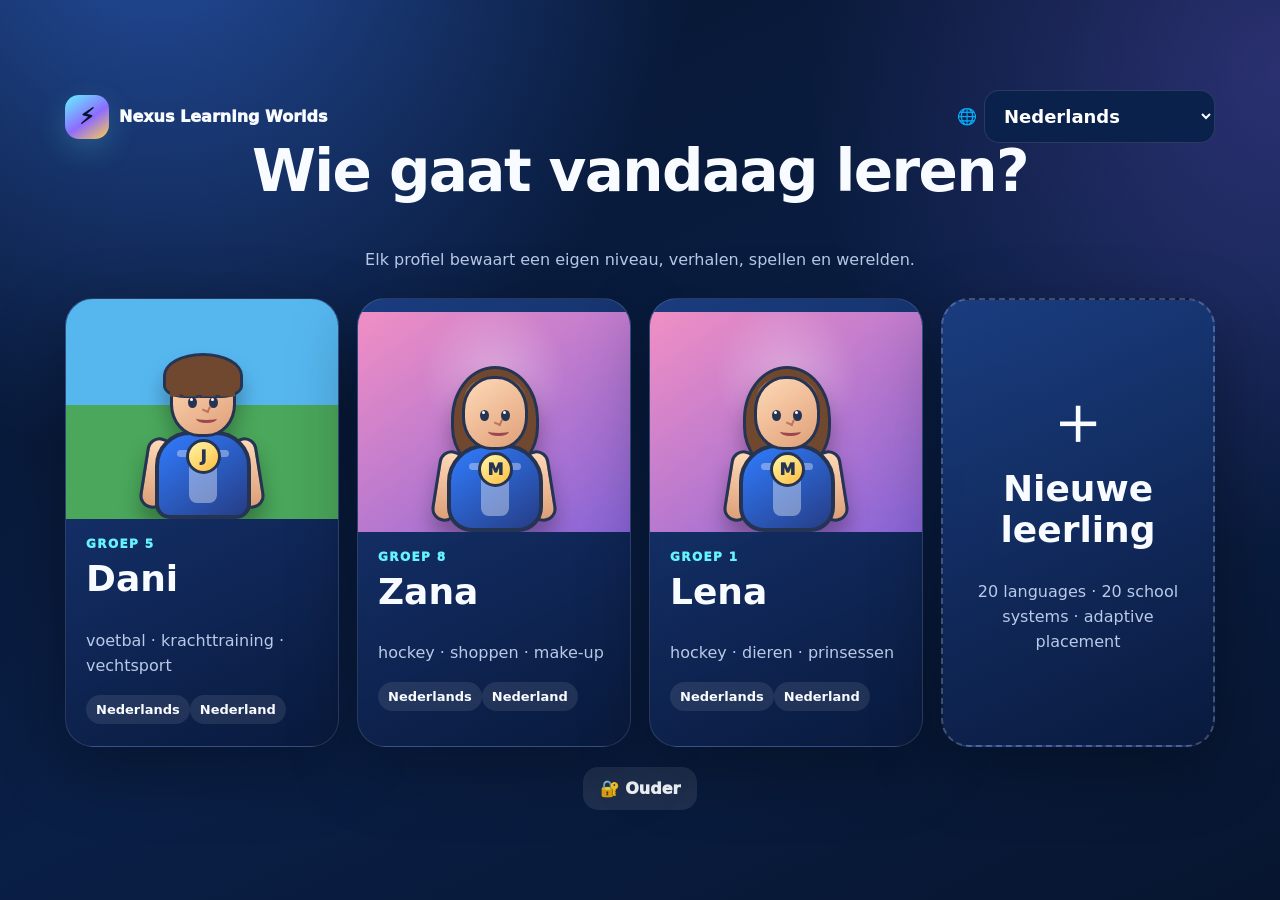
==== commit 2f170af9: "v3.4.2f" ====
--- a/index.html
+++ b/index.html
@@ -4,8 +4,8 @@
   <meta charset="utf-8">
   <meta name="viewport" content="width=device-width,initial-scale=1,viewport-fit=cover">
   <meta name="theme-color" content="#07152f">
-  <meta name="description" content="Nexus Learning Worlds v4.3: adaptief leren, uitgebreide spellen en een levende bouwwereld van groep 1 tot en met 6 vwo.">
-  <title>Nexus Learning Worlds v4.3</title>
+  <meta name="description" content="Nexus Learning Worlds v4.3.1 FROZEN: adaptief leren, uitgebreide spellen en een levende bouwwereld van groep 1 tot en met 6 vwo.">
+  <title>Nexus Learning Worlds v4.3.1 FROZEN</title>
   <style>
 :root{
   --bg:#07152f;--bg2:#0c2450;--panel:rgba(13,33,73,.92);--panel2:#12356f;--line:rgba(255,255,255,.12);
@@ -67,6 +67,14 @@
 .parent-gate{max-width:430px}.pin-dots{display:flex;justify-content:center;gap:10px;font-size:26px;letter-spacing:8px}.billing-grid{display:grid;grid-template-columns:1fr 1fr;gap:14px}.commercial-status{padding:13px;border-radius:15px;background:rgba(101,244,255,.08)}
 @media(max-width:900px){.analytics-kpis{grid-template-columns:repeat(2,1fr)}.parent-toolbar,.billing-grid{grid-template-columns:1fr}.world-editor-v3{grid-template-columns:1fr}.world-canvas-v3{width:100%;height:560px}}@keyframes v4a000{0%{transform:translate(0,0) rotate(-2deg) scale(0.92)}29%{transform:translate(1.6px,-4px) rotate(0.6deg) scale(0.938)}67%{transform:translate(-1.2px,1.0px) rotate(-0.8deg) scale(0.92)}100%{transform:translate(3.6px,0px) rotate(2deg) scale(0.957)}}@keyframes v4a001{0%{transform:translate(0,0) rotate(-13deg) scale(1.05)}29%{transform:translate(1.8px,-11px) rotate(3.9deg) scale(1.071)}67%{transform:translate(-1.35px,2.75px) rotate(-5.2deg) scale(1.05)}100%{transform:translate(4.05px,0px) rotate(13deg) scale(1.092)}}@keyframes v4a002{0%{transform:translate(0,0) rotate(-5deg) scale(1.01)}29%{transform:translate(2.0px,-18px) rotate(1.5deg) scale(1.03)}67%{transform:translate(-1.5px,4.5px) rotate(-2.0deg) scale(1.01)}100%{transform:translate(4.5px,0px) rotate(5deg) scale(1.05)}}@keyframes v4a003{0%{transform:translate(0,0) rotate(-16deg) scale(0.97)}29%{transform:translate(2.2px,-8px) rotate(4.8deg) scale(0.989)}67%{transform:translate(-1.65px,2.0px) rotate(-6.4deg) scale(0.97)}100%{transform:translate(4.95px,0px) rotate(16deg) scale(1.009)}}@keyframes v4a004{0%{transform:translate(0,0) rotate(-8deg) scale(0.93)}29%{transform:translate(2.4px,-15px) rotate(2.4deg) scale(0.949)}67%{transform:translate(-1.8px,3.75px) rotate(-3.2deg) scale(0.93)}100%{transform:translate(5.4px,0px) rotate(8deg) scale(0.967)}}@keyframes v4a005{0%{transform:translate(0,0) rotate(-19deg) scale(1.06)}29%{transform:translate(2.6px,-5px) rotate(5.7deg) scale(1.081)}67%{transform:translate(-1.95px,1.25px) rotate(-7.6deg) scale(1.06)}100%{transform:translate(5.85px,0px) rotate(19deg) scale(1.102)}}@keyframes v4a006{0%{transform:translate(0,0) rotate(-11deg) scale(1.02)}29%{transform:translate(2.8px,-12px) rotate(3.3deg) scale(1.04)}67%{transform:translate(-2.1px,3.0px) rotate(-4.4deg) scale(1.02)}100%{transform:translate(6.3px,0px) rotate(11deg) scale(1.061)}}@keyframes v4a007{0%{transform:translate(0,0) rotate(-3deg) scale(0.98)}29%{transform:translate(3.0px,-19px) rotate(0.9deg) scale(1.0)}67%{transform:translate(-2.25px,4.75px) rotate(-1.2deg) scale(0.98)}100%{transform:translate(6.75px,0px) rotate(3deg) scale(1.019)}}@keyframes v4a008{0%{transform:translate(0,0) rotate(-14deg) scale(0.94)}29%{transform:translate(3.2px,-9px) rotate(4.2deg) scale(0.959)}67%{transform:translate(-2.4px,2.25px) rotate(-5.6deg) scale(0.94)}100%{transform:translate(7.2px,0px) rotate(14deg) scale(0.978)}}@keyframes v4a009{0%{transform:translate(0,0) rotate(-6deg) scale(1.07)}29%{transform:translate(3.4px,-16px) rotate(1.8deg) scale(1.091)}67%{transform:translate(-2.55px,4.0px) rotate(-2.4deg) scale(1.07)}100%{transform:translate(7.65px,0px) rotate(6deg) scale(1.113)}}@keyframes v4a010{0%{transform:translate(0,0) rotate(-17deg) scale(1.03)}29%{transform:translate(3.6px,-6px) rotate(5.1deg) scale(1.051)}67%{transform:translate(-2.7px,1.5px) rotate(-6.8deg) scale(1.03)}100%{transform:translate(8.1px,0px) rotate(17deg) scale(1.071)}}@keyframes v4a011{0%{transform:translate(0,0) rotate(-9deg) scale(0.99)}29%{transform:translate(3.8px,-13px) rotate(2.7deg) scale(1.01)}67%{transform:translate(-2.85px,3.25px) rotate(-3.6deg) scale(0.99)}100%{transform:translate(8.55px,0px) rotate(9deg) scale(1.03)}}@keyframes v4a012{0%{transform:translate(0,0) rotate(-20deg) scale(0.95)}29%{transform:translate(4.0px,-20px) rotate(6.0deg) scale(0.969)}67%{transform:translate(-3.0px,5.0px) rotate(-8.0deg) scale(0.95)}100%{transform:translate(9.0px,0px) rotate(20deg) scale(0.988)}}@keyframes v4a013{0%{transform:translate(0,0) rotate(-12deg) scale(1.08)}29%{transform:translate(4.2px,-10px) rotate(3.6deg) scale(1.102)}67%{transform:translate(-3.15px,2.5px) rotate(-4.8deg) scale(1.08)}100%{transform:translate(9.45px,0px) rotate(12deg) scale(1.123)}}@keyframes v4a014{0%{transform:translate(0,0) rotate(-4deg) scale(1.04)}29%{transform:translate(4.4px,-17px) rotate(1.2deg) scale(1.061)}67%{transform:translate(-3.3px,4.25px) rotate(-1.6deg) scale(1.04)}100%{transform:translate(9.9px,0px) rotate(4deg) scale(1.082)}}@keyframes v4a015{0%{transform:translate(0,0) rotate(-15deg) scale(1.0)}29%{transform:translate(4.6px,-7px) rotate(4.5deg) scale(1.02)}67%{transform:translate(-3.45px,1.75px) rotate(-6.0deg) scale(1.0)}100%{transform:translate(10.35px,0px) rotate(15deg) scale(1.04)}}@keyframes v4a016{0%{transform:translate(0,0) rotate(-7deg) scale(0.96)}29%{transform:translate(4.8px,-14px) rotate(2.1deg) scale(0.979)}67%{transform:translate(-3.6px,3.5px) rotate(-2.8deg) scale(0.96)}100%{transform:translate(10.8px,0px) rotate(7deg) scale(0.998)}}@keyframes v4a017{0%{transform:translate(0,0) rotate(-18deg) scale(0.92)}29%{transform:translate(5.0px,-4px) rotate(5.4deg) scale(0.938)}67%{transform:translate(-3.75px,1.0px) rotate(-7.2deg) scale(0.92)}100%{transform:translate(11.25px,0px) rotate(18deg) scale(0.957)}}@keyframes v4a018{0%{transform:translate(0,0) rotate(-10deg) scale(1.05)}29%{transform:translate(5.2px,-11px) rotate(3.0deg) scale(1.071)}67%{transform:translate(-3.9px,2.75px) rotate(-4.0deg) scale(1.05)}100%{transform:translate(11.7px,0px) rotate(10deg) scale(1.092)}}@keyframes v4a019{0%{transform:translate(0,0) rotate(-2deg) scale(1.01)}29%{transform:translate(5.4px,-18px) rotate(0.6deg) scale(1.03)}67%{transform:translate(-4.05px,4.5px) rotate(-0.8deg) scale(1.01)}100%{transform:translate(12.15px,0px) rotate(2deg) scale(1.05)}}@keyframes v4a020{0%{transform:translate(0,0) rotate(-13deg) scale(0.97)}29%{transform:translate(5.6px,-8px) rotate(3.9deg) scale(0.989)}67%{transform:translate(-4.2px,2.0px) rotate(-5.2deg) scale(0.97)}100%{transform:translate(12.6px,0px) rotate(13deg) scale(1.009)}}@keyframes v4a021{0%{transform:translate(0,0) rotate(-5deg) scale(0.93)}29%{transform:translate(5.8px,-15px) rotate(1.5deg) scale(0.949)}67%{transform:translate(-4.35px,3.75px) rotate(-2.0deg) scale(0.93)}100%{transform:translate(13.05px,0px) rotate(5deg) scale(0.967)}}@keyframes v4a022{0%{transform:translate(0,0) rotate(-16deg) scale(1.06)}29%{transform:translate(6.0px,-5px) rotate(4.8deg) scale(1.081)}67%{transform:translate(-4.5px,1.25px) rotate(-6.4deg) scale(1.06)}100%{transform:translate(13.5px,0px) rotate(16deg) scale(1.102)}}@keyframes v4a023{0%{transform:translate(0,0) rotate(-8deg) scale(1.02)}29%{transform:translate(1.6px,-12px) rotate(2.4deg) scale(1.04)}67%{transform:translate(-1.2px,3.0px) rotate(-3.2deg) scale(1.02)}100%{transform:translate(3.6px,0px) rotate(8deg) scale(1.061)}}@keyframes v4a024{0%{transform:translate(0,0) rotate(-19deg) scale(0.98)}29%{transform:translate(1.8px,-19px) rotate(5.7deg) scale(1.0)}67%{transform:translate(-1.35px,4.75px) rotate(-7.6deg) scale(0.98)}100%{transform:translate(4.05px,0px) rotate(19deg) scale(1.019)}}@keyframes v4a025{0%{transform:translate(0,0) rotate(-11deg) scale(0.94)}29%{transform:translate(2.0px,-9px) rotate(3.3deg) scale(0.959)}67%{transform:translate(-1.5px,2.25px) rotate(-4.4deg) scale(0.94)}100%{transform:translate(4.5px,0px) rotate(11deg) scale(0.978)}}@keyframes v4a026{0%{transform:translate(0,0) rotate(-3deg) scale(1.07)}29%{transform:translate(2.2px,-16px) rotate(0.9deg) scale(1.091)}67%{transform:translate(-1.65px,4.0px) rotate(-1.2deg) scale(1.07)}100%{transform:translate(4.95px,0px) rotate(3deg) scale(1.113)}}@keyframes v4a027{0%{transform:translate(0,0) rotate(-14deg) scale(1.03)}29%{transform:translate(2.4px,-6px) rotate(4.2deg) scale(1.051)}67%{transform:translate(-1.8px,1.5px) rotate(-5.6deg) scale(1.03)}100%{transform:translate(5.4px,0px) rotate(14deg) scale(1.071)}}@keyframes v4a028{0%{transform:translate(0,0) rotate(-6deg) scale(0.99)}29%{transform:translate(2.6px,-13px) rotate(1.8deg) scale(1.01)}67%{transform:translate(-1.95px,3.25px) rotate(-2.4deg) scale(0.99)}100%{transform:translate(5.85px,0px) rotate(6deg) scale(1.03)}}@keyframes v4a029{0%{transform:translate(0,0) rotate(-17deg) scale(0.95)}29%{transform:translate(2.8px,-20px) rotate(5.1deg) scale(0.969)}67%{transform:translate(-2.1px,5.0px) rotate(-6.8deg) scale(0.95)}100%{transform:translate(6.3px,0px) rotate(17deg) scale(0.988)}}@keyframes v4a030{0%{transform:translate(0,0) rotate(-9deg) scale(1.08)}29%{transform:translate(3.0px,-10px) rotate(2.7deg) scale(1.102)}67%{transform:translate(-2.25px,2.5px) rotate(-3.6deg) scale(1.08)}100%{transform:translate(6.75px,0px) rotate(9deg) scale(1.123)}}@keyframes v4a031{0%{transform:translate(0,0) rotate(-20deg) scale(1.04)}29%{transform:translate(3.2px,-17px) rotate(6.0deg) scale(1.061)}67%{transform:translate(-2.4px,4.25px) rotate(-8.0deg) scale(1.04)}100%{transform:translate(7.2px,0px) rotate(20deg) scale(1.082)}}@keyframes v4a032{0%{transform:translate(0,0) rotate(-12deg) scale(1.0)}29%{transform:translate(3.4px,-7px) rotate(3.6deg) scale(1.02)}67%{transform:translate(-2.55px,1.75px) rotate(-4.8deg) scale(1.0)}100%{transform:translate(7.65px,0px) rotate(12deg) scale(1.04)}}@keyframes v4a033{0%{transform:translate(0,0) rotate(-4deg) scale(0.96)}29%{transform:translate(3.6px,-14px) rotate(1.2deg) scale(0.979)}67%{transform:translate(-2.7px,3.5px) rotate(-1.6deg) scale(0.96)}100%{transform:translate(8.1px,0px) rotate(4deg) scale(0.998)}}@keyframes v4a034{0%{transform:translate(0,0) rotate(-15deg) scale(0.92)}29%{transform:translate(3.8px,-4px) rotate(4.5deg) scale(0.938)}67%{transform:translate(-2.85px,1.0px) rotate(-6.0deg) scale(0.92)}100%{transform:translate(8.55px,0px) rotate(15deg) scale(0.957)}}@keyframes v4a035{0%{transform:translate(0,0) rotate(-7deg) scale(1.05)}29%{transform:translate(4.0px,-11px) rotate(2.1deg) scale(1.071)}67%{transform:translate(-3.0px,2.75px) rotate(-2.8deg) scale(1.05)}100%{transform:translate(9.0px,0px) rotate(7deg) scale(1.092)}}@keyframes v4a036{0%{transform:translate(0,0) rotate(-18deg) scale(1.01)}29%{transform:translate(4.2px,-18px) rotate(5.4deg) scale(1.03)}67%{transform:translate(-3.15px,4.5px) rotate(-7.2deg) scale(1.01)}100%{transform:translate(9.45px,0px) rotate(18deg) scale(1.05)}}@keyframes v4a037{0%{transform:translate(0,0) rotate(-10deg) scale(0.97)}29%{transform:translate(4.4px,-8px) rotate(3.0deg) scale(0.989)}67%{transform:translate(-3.3px,2.0px) rotate(-4.0deg) scale(0.97)}100%{transform:translate(9.9px,0px) rotate(10deg) scale(1.009)}}@keyframes v4a038{0%{transform:translate(0,0) rotate(-2deg) scale(0.93)}29%{transform:translate(4.6px,-15px) rotate(0.6deg) scale(0.949)}67%{transform:translate(-3.45px,3.75px) rotate(-0.8deg) scale(0.93)}100%{transform:translate(10.35px,0px) rotate(2deg) scale(0.967)}}@keyframes v4a039{0%{transform:translate(0,0) rotate(-13deg) scale(1.06)}29%{transform:translate(4.8px,-5px) rotate(3.9deg) scale(1.081)}67%{transform:translate(-3.6px,1.25px) rotate(-5.2deg) scale(1.06)}100%{transform:translate(10.8px,0px) rotate(13deg) scale(1.102)}}@keyframes v4a040{0%{transform:translate(0,0) rotate(-5deg) scale(1.02)}29%{transform:translate(7.75px,-8.64px) rotate(1.1deg) scale(1.04)}67%{transform:translate(-4.5px,4.08px) rotate(-1.75deg) scale(1.02)}100%{transform:translate(25px,-1.2px) rotate(5deg) scale(1.061)}}@keyframes v4a041{0%{transform:translate(0,0) rotate(-16deg) scale(0.98)}29%{transform:translate(8.06px,-13.68px) rotate(3.52deg) scale(1.0)}67%{transform:translate(-4.68px,6.46px) rotate(-5.6deg) scale(0.98)}100%{transform:translate(26px,-1.9px) rotate(16deg) scale(1.019)}}@keyframes v4a042{0%{transform:translate(0,0) rotate(-8deg) scale(0.94)}29%{transform:translate(8.37px,-6.48px) rotate(1.76deg) scale(0.959)}67%{transform:translate(-4.86px,3.06px) rotate(-2.8deg) scale(0.94)}100%{transform:translate(27px,-0.9px) rotate(8deg) scale(0.978)}}@keyframes v4a043{0%{transform:translate(0,0) rotate(-19deg) scale(1.07)}29%{transform:translate(8.68px,-11.52px) rotate(4.18deg) scale(1.091)}67%{transform:translate(-5.04px,5.44px) rotate(-6.65deg) scale(1.07)}100%{transform:translate(28px,-1.6px) rotate(19deg) scale(1.113)}}@keyframes v4a044{0%{transform:translate(0,0) rotate(-11deg) scale(1.03)}29%{transform:translate(8.99px,-4.32px) rotate(2.42deg) scale(1.051)}67%{transform:translate(-5.22px,2.04px) rotate(-3.85deg) scale(1.03)}100%{transform:translate(29px,-0.6px) rotate(11deg) scale(1.071)}}@keyframes v4a045{0%{transform:translate(0,0) rotate(-3deg) scale(0.99)}29%{transform:translate(9.3px,-9.36px) rotate(0.66deg) scale(1.01)}67%{transform:translate(-5.4px,4.42px) rotate(-1.05deg) scale(0.99)}100%{transform:translate(30px,-1.3px) rotate(3deg) scale(1.03)}}@keyframes v4a046{0%{transform:translate(0,0) rotate(-14deg) scale(0.95)}29%{transform:translate(2.48px,-14.4px) rotate(3.08deg) scale(0.969)}67%{transform:translate(-1.44px,6.8px) rotate(-4.9deg) scale(0.95)}100%{transform:translate(8px,-2.0px) rotate(14deg) scale(0.988)}}@keyframes v4a047{0%{transform:translate(0,0) rotate(-6deg) scale(1.08)}29%{transform:translate(2.79px,-7.2px) rotate(1.32deg) scale(1.102)}67%{transform:translate(-1.62px,3.4px) rotate(-2.1deg) scale(1.08)}100%{transform:translate(9px,-1.0px) rotate(6deg) scale(1.123)}}@keyframes v4a048{0%{transform:translate(0,0) rotate(-17deg) scale(1.04)}29%{transform:translate(3.1px,-12.24px) rotate(3.74deg) scale(1.061)}67%{transform:translate(-1.8px,5.78px) rotate(-5.95deg) scale(1.04)}100%{transform:translate(10px,-1.7px) rotate(17deg) scale(1.082)}}@keyframes v4a049{0%{transform:translate(0,0) rotate(-9deg) scale(1.0)}29%{transform:translate(3.41px,-5.04px) rotate(1.98deg) scale(1.02)}67%{transform:translate(-1.98px,2.38px) rotate(-3.15deg) scale(1.0)}100%{transform:translate(11px,-0.7px) rotate(9deg) scale(1.04)}}@keyframes v4a050{0%{transform:translate(0,0) rotate(-20deg) scale(0.96)}29%{transform:translate(3.72px,-10.08px) rotate(4.4deg) scale(0.979)}67%{transform:translate(-2.16px,4.76px) rotate(-7.0deg) scale(0.96)}100%{transform:translate(12px,-1.4px) rotate(20deg) scale(0.998)}}@keyframes v4a051{0%{transform:translate(0,0) rotate(-12deg) scale(0.92)}29%{transform:translate(4.03px,-2.88px) rotate(2.64deg) scale(0.938)}67%{transform:translate(-2.34px,1.36px) rotate(-4.2deg) scale(0.92)}100%{transform:translate(13px,-0.4px) rotate(12deg) scale(0.957)}}@keyframes v4a052{0%{transform:translate(0,0) rotate(-4deg) scale(1.05)}29%{transform:translate(4.34px,-7.92px) rotate(0.88deg) scale(1.071)}67%{transform:translate(-2.52px,3.74px) rotate(-1.4deg) scale(1.05)}100%{transform:translate(14px,-1.1px) rotate(4deg) scale(1.092)}}@keyframes v4a053{0%{transform:translate(0,0) rotate(-15deg) scale(1.01)}29%{transform:translate(4.65px,-12.96px) rotate(3.3deg) scale(1.03)}67%{transform:translate(-2.7px,6.12px) rotate(-5.25deg) scale(1.01)}100%{transform:translate(15px,-1.8px) rotate(15deg) scale(1.05)}}@keyframes v4a054{0%{transform:translate(0,0) rotate(-7deg) scale(0.97)}29%{transform:translate(4.96px,-5.76px) rotate(1.54deg) scale(0.989)}67%{transform:translate(-2.88px,2.72px) rotate(-2.45deg) scale(0.97)}100%{transform:translate(16px,-0.8px) rotate(7deg) scale(1.009)}}@keyframes v4a055{0%{transform:translate(0,0) rotate(-18deg) scale(0.93)}29%{transform:translate(5.27px,-10.8px) rotate(3.96deg) scale(0.949)}67%{transform:translate(-3.06px,5.1px) rotate(-6.3deg) scale(0.93)}100%{transform:translate(17px,-1.5px) rotate(18deg) scale(0.967)}}@keyframes v4a056{0%{transform:translate(0,0) rotate(-10deg) scale(1.06)}29%{transform:translate(5.58px,-3.6px) rotate(2.2deg) scale(1.081)}67%{transform:translate(-3.24px,1.7px) rotate(-3.5deg) scale(1.06)}100%{transform:translate(18px,-0.5px) rotate(10deg) scale(1.102)}}@keyframes v4a057{0%{transform:translate(0,0) rotate(-2deg) scale(1.02)}29%{transform:translate(5.89px,-8.64px) rotate(0.44deg) scale(1.04)}67%{transform:translate(-3.42px,4.08px) rotate(-0.7deg) scale(1.02)}100%{transform:translate(19px,-1.2px) rotate(2deg) scale(1.061)}}@keyframes v4a058{0%{transform:translate(0,0) rotate(-13deg) scale(0.98)}29%{transform:translate(6.2px,-13.68px) rotate(2.86deg) scale(1.0)}67%{transform:translate(-3.6px,6.46px) rotate(-4.55deg) scale(0.98)}100%{transform:translate(20px,-1.9px) rotate(13deg) scale(1.019)}}@keyframes v4a059{0%{transform:translate(0,0) rotate(-5deg) scale(0.94)}29%{transform:translate(6.51px,-6.48px) rotate(1.1deg) scale(0.959)}67%{transform:translate(-3.78px,3.06px) rotate(-1.75deg) scale(0.94)}100%{transform:translate(21px,-0.9px) rotate(5deg) scale(0.978)}}@keyframes v4a060{0%{transform:translate(0,0) rotate(-16deg) scale(1.07)}29%{transform:translate(6.82px,-11.52px) rotate(3.52deg) scale(1.091)}67%{transform:translate(-3.96px,5.44px) rotate(-5.6deg) scale(1.07)}100%{transform:translate(22px,-1.6px) rotate(16deg) scale(1.113)}}@keyframes v4a061{0%{transform:translate(0,0) rotate(-8deg) scale(1.03)}29%{transform:translate(7.13px,-4.32px) rotate(1.76deg) scale(1.051)}67%{transform:translate(-4.14px,2.04px) rotate(-2.8deg) scale(1.03)}100%{transform:translate(23px,-0.6px) rotate(8deg) scale(1.071)}}@keyframes v4a062{0%{transform:translate(0,0) rotate(-19deg) scale(0.99)}29%{transform:translate(7.44px,-9.36px) rotate(4.18deg) scale(1.01)}67%{transform:translate(-4.32px,4.42px) rotate(-6.65deg) scale(0.99)}100%{transform:translate(24px,-1.3px) rotate(19deg) scale(1.03)}}@keyframes v4a063{0%{transform:translate(0,0) rotate(-11deg) scale(0.95)}29%{transform:translate(7.75px,-14.4px) rotate(2.42deg) scale(0.969)}67%{transform:translate(-4.5px,6.8px) rotate(-3.85deg) scale(0.95)}100%{transform:translate(25px,-2.0px) rotate(11deg) scale(0.988)}}@keyframes v4a064{0%{transform:translate(0,0) rotate(-3deg) scale(1.08)}29%{transform:translate(8.06px,-7.2px) rotate(0.66deg) scale(1.102)}67%{transform:translate(-4.68px,3.4px) rotate(-1.05deg) scale(1.08)}100%{transform:translate(26px,-1.0px) rotate(3deg) scale(1.123)}}@keyframes v4a065{0%{transform:translate(0,0) rotate(-14deg) scale(1.04)}29%{transform:translate(8.37px,-12.24px) rotate(3.08deg) scale(1.061)}67%{transform:translate(-4.86px,5.78px) rotate(-4.9deg) scale(1.04)}100%{transform:translate(27px,-1.7px) rotate(14deg) scale(1.082)}}@keyframes v4a066{0%{transform:translate(0,0) rotate(-6deg) scale(1.0)}29%{transform:translate(8.68px,-5.04px) rotate(1.32deg) scale(1.02)}67%{transform:translate(-5.04px,2.38px) rotate(-2.1deg) scale(1.0)}100%{transform:translate(28px,-0.7px) rotate(6deg) scale(1.04)}}@keyframes v4a067{0%{transform:translate(0,0) rotate(-17deg) scale(0.96)}29%{transform:translate(8.99px,-10.08px) rotate(3.74deg) scale(0.979)}67%{transform:translate(-5.22px,4.76px) rotate(-5.95deg) scale(0.96)}100%{transform:translate(29px,-1.4px) rotate(17deg) scale(0.998)}}@keyframes v4a068{0%{transform:translate(0,0) rotate(-9deg) scale(0.92)}29%{transform:translate(9.3px,-2.88px) rotate(1.98deg) scale(0.938)}67%{transform:translate(-5.4px,1.36px) rotate(-3.15deg) scale(0.92)}100%{transform:translate(30px,-0.4px) rotate(9deg) scale(0.957)}}@keyframes v4a069{0%{transform:translate(0,0) rotate(-20deg) scale(1.05)}29%{transform:translate(2.48px,-7.92px) rotate(4.4deg) scale(1.071)}67%{transform:translate(-1.44px,3.74px) rotate(-7.0deg) scale(1.05)}100%{transform:translate(8px,-1.1px) rotate(20deg) scale(1.092)}}@keyframes v4a070{0%{transform:translate(0,0) rotate(-12deg) scale(1.01)}29%{transform:translate(2.79px,-12.96px) rotate(2.64deg) scale(1.03)}67%{transform:translate(-1.62px,6.12px) rotate(-4.2deg) scale(1.01)}100%{transform:translate(9px,-1.8px) rotate(12deg) scale(1.05)}}@keyframes v4a071{0%{transform:translate(0,0) rotate(-4deg) scale(0.97)}29%{transform:translate(3.1px,-5.76px) rotate(0.88deg) scale(0.989)}67%{transform:translate(-1.8px,2.72px) rotate(-1.4deg) scale(0.97)}100%{transform:translate(10px,-0.8px) rotate(4deg) scale(1.009)}}@keyframes v4a072{0%{transform:translate(0,0) rotate(-15deg) scale(0.93)}29%{transform:translate(3.41px,-10.8px) rotate(3.3deg) scale(0.949)}67%{transform:translate(-1.98px,5.1px) rotate(-5.25deg) scale(0.93)}100%{transform:translate(11px,-1.5px) rotate(15deg) scale(0.967)}}@keyframes v4a073{0%{transform:translate(0,0) rotate(-7deg) scale(1.06)}29%{transform:translate(3.72px,-3.6px) rotate(1.54deg) scale(1.081)}67%{transform:translate(-2.16px,1.7px) rotate(-2.45deg) scale(1.06)}100%{transform:translate(12px,-0.5px) rotate(7deg) scale(1.102)}}@keyframes v4a074{0%{transform:translate(0,0) rotate(-18deg) scale(1.02)}29%{transform:translate(4.03px,-8.64px) rotate(3.96deg) scale(1.04)}67%{transform:translate(-2.34px,4.08px) rotate(-6.3deg) scale(1.02)}100%{transform:translate(13px,-1.2px) rotate(18deg) scale(1.061)}}@keyframes v4a075{0%{transform:translate(0,0) rotate(-10deg) scale(0.98)}29%{transform:translate(4.34px,-13.68px) rotate(2.2deg) scale(1.0)}67%{transform:translate(-2.52px,6.46px) rotate(-3.5deg) scale(0.98)}100%{transform:translate(14px,-1.9px) rotate(10deg) scale(1.019)}}@keyframes v4a076{0%{transform:translate(0,0) rotate(-2deg) scale(0.94)}29%{transform:translate(4.65px,-6.48px) rotate(0.44deg) scale(0.959)}67%{transform:translate(-2.7px,3.06px) rotate(-0.7deg) scale(0.94)}100%{transform:translate(15px,-0.9px) rotate(2deg) scale(0.978)}}@keyframes v4a077{0%{transform:translate(0,0) rotate(-13deg) scale(1.07)}29%{transform:translate(4.96px,-11.52px) rotate(2.86deg) scale(1.091)}67%{transform:translate(-2.88px,5.44px) rotate(-4.55deg) scale(1.07)}100%{transform:translate(16px,-1.6px) rotate(13deg) scale(1.113)}}@keyframes v4a078{0%{transform:translate(0,0) rotate(-5deg) scale(1.03)}29%{transform:translate(5.27px,-4.32px) rotate(1.1deg) scale(1.051)}67%{transform:translate(-3.06px,2.04px) rotate(-1.75deg) scale(1.03)}100%{transform:translate(17px,-0.6px) rotate(5deg) scale(1.071)}}@keyframes v4a079{0%{transform:translate(0,0) rotate(-16deg) scale(0.99)}29%{transform:translate(5.58px,-9.36px) rotate(3.52deg) scale(1.01)}67%{transform:translate(-3.24px,4.42px) rotate(-5.6deg) scale(0.99)}100%{transform:translate(18px,-1.3px) rotate(16deg) scale(1.03)}}@keyframes v4a080{0%{transform:translate(0,0) rotate(-8deg) scale(0.95)}29%{transform:translate(5.89px,-14.4px) rotate(1.76deg) scale(0.969)}67%{transform:translate(-3.42px,6.8px) rotate(-2.8deg) scale(0.95)}100%{transform:translate(19px,-2.0px) rotate(8deg) scale(0.988)}}@keyframes v4a081{0%{transform:translate(0,0) rotate(-19deg) scale(1.08)}29%{transform:translate(6.2px,-7.2px) rotate(4.18deg) scale(1.102)}67%{transform:translate(-3.6px,3.4px) rotate(-6.65deg) scale(1.08)}100%{transform:translate(20px,-1.0px) rotate(19deg) scale(1.123)}}@keyframes v4a082{0%{transform:translate(0,0) rotate(-11deg) scale(1.04)}29%{transform:translate(6.51px,-12.24px) rotate(2.42deg) scale(1.061)}67%{transform:translate(-3.78px,5.78px) rotate(-3.85deg) scale(1.04)}100%{transform:translate(21px,-1.7px) rotate(11deg) scale(1.082)}}@keyframes v4a083{0%{transform:translate(0,0) rotate(-3deg) scale(1.0)}29%{transform:translate(6.82px,-5.04px) rotate(0.66deg) scale(1.02)}67%{transform:translate(-3.96px,2.38px) rotate(-1.05deg) scale(1.0)}100%{transform:translate(22px,-0.7px) rotate(3deg) scale(1.04)}}@keyframes v4a084{0%{transform:translate(0,0) rotate(-14deg) scale(0.96)}29%{transform:translate(7.13px,-10.08px) rotate(3.08deg) scale(0.979)}67%{transform:translate(-4.14px,4.76px) rotate(-4.9deg) scale(0.96)}100%{transform:translate(23px,-1.4px) rotate(14deg) scale(0.998)}}@keyframes v4a085{0%{transform:translate(0,0) rotate(-6deg) scale(0.92)}29%{transform:translate(7.44px,-2.88px) rotate(1.32deg) scale(0.938)}67%{transform:translate(-4.32px,1.36px) rotate(-2.1deg) scale(0.92)}100%{transform:translate(24px,-0.4px) rotate(6deg) scale(0.957)}}@keyframes v4a086{0%{transform:translate(0,0) rotate(-17deg) scale(1.05)}29%{transform:translate(7.75px,-7.92px) rotate(3.74deg) scale(1.071)}67%{transform:translate(-4.5px,3.74px) rotate(-5.95deg) scale(1.05)}100%{transform:translate(25px,-1.1px) rotate(17deg) scale(1.092)}}@keyframes v4a087{0%{transform:translate(0,0) rotate(-9deg) scale(1.01)}29%{transform:translate(8.06px,-12.96px) rotate(1.98deg) scale(1.03)}67%{transform:translate(-4.68px,6.12px) rotate(-3.15deg) scale(1.01)}100%{transform:translate(26px,-1.8px) rotate(9deg) scale(1.05)}}@keyframes v4a088{0%{transform:translate(0,0) rotate(-20deg) scale(0.97)}29%{transform:translate(8.37px,-5.76px) rotate(4.4deg) scale(0.989)}67%{transform:translate(-4.86px,2.72px) rotate(-7.0deg) scale(0.97)}100%{transform:translate(27px,-0.8px) rotate(20deg) scale(1.009)}}@keyframes v4a089{0%{transform:translate(0,0) rotate(-12deg) scale(0.93)}29%{transform:translate(8.68px,-10.8px) rotate(2.64deg) scale(0.949)}67%{transform:translate(-5.04px,5.1px) rotate(-4.2deg) scale(0.93)}100%{transform:translate(28px,-1.5px) rotate(12deg) scale(0.967)}}@keyframes v4a090{0%{transform:translate(0,0) rotate(-4deg) scale(1.06)}29%{transform:translate(8.99px,-3.6px) rotate(0.88deg) scale(1.081)}67%{transform:translate(-5.22px,1.7px) rotate(-1.4deg) scale(1.06)}100%{transform:translate(29px,-0.5px) rotate(4deg) scale(1.102)}}@keyframes v4a091{0%{transform:translate(0,0) rotate(-15deg) scale(1.02)}29%{transform:translate(9.3px,-8.64px) rotate(3.3deg) scale(1.04)}67%{transform:translate(-5.4px,4.08px) rotate(-5.25deg) scale(1.02)}100%{transform:translate(30px,-1.2px) rotate(15deg) scale(1.061)}}@keyframes v4a092{0%{transform:translate(0,0) rotate(-7deg) scale(0.98)}29%{transform:translate(2.48px,-13.68px) rotate(1.54deg) scale(1.0)}67%{transform:translate(-1.44px,6.46px) rotate(-2.45deg) scale(0.98)}100%{transform:translate(8px,-1.9px) rotate(7deg) scale(1.019)}}@keyframes v4a093{0%{transform:translate(0,0) rotate(-18deg) scale(0.94)}29%{transform:translate(2.79px,-6.48px) rotate(3.96deg) scale(0.959)}67%{transform:translate(-1.62px,3.06px) rotate(-6.3deg) scale(0.94)}100%{transform:translate(9px,-0.9px) rotate(18deg) scale(0.978)}}@keyframes v4a094{0%{transform:translate(0,0) rotate(-10deg) scale(1.07)}29%{transform:translate(3.1px,-11.52px) rotate(2.2deg) scale(1.091)}67%{transform:translate(-1.8px,5.44px) rotate(-3.5deg) scale(1.07)}100%{transform:translate(10px,-1.6px) rotate(10deg) scale(1.113)}}@keyframes v4a095{0%{transform:translate(0,0) rotate(-2deg) scale(1.03)}29%{transform:translate(3.41px,-4.32px) rotate(0.44deg) scale(1.051)}67%{transform:translate(-1.98px,2.04px) rotate(-0.7deg) scale(1.03)}100%{transform:translate(11px,-0.6px) rotate(2deg) scale(1.071)}}@keyframes v4a096{0%{transform:translate(0,0) rotate(-13deg) scale(0.99)}29%{transform:translate(3.72px,-9.36px) rotate(2.86deg) scale(1.01)}67%{transform:translate(-2.16px,4.42px) rotate(-4.55deg) scale(0.99)}100%{transform:translate(12px,-1.3px) rotate(13deg) scale(1.03)}}@keyframes v4a097{0%{transform:translate(0,0) rotate(-5deg) scale(0.95)}29%{transform:translate(4.03px,-14.4px) rotate(1.1deg) scale(0.969)}67%{transform:translate(-2.34px,6.8px) rotate(-1.75deg) scale(0.95)}100%{transform:translate(13px,-2.0px) rotate(5deg) scale(0.988)}}@keyframes v4a098{0%{transform:translate(0,0) rotate(-16deg) scale(1.08)}29%{transform:translate(4.34px,-7.2px) rotate(3.52deg) scale(1.102)}67%{transform:translate(-2.52px,3.4px) rotate(-5.6deg) scale(1.08)}100%{transform:translate(14px,-1.0px) rotate(16deg) scale(1.123)}}@keyframes v4a099{0%{transform:translate(0,0) rotate(-8deg) scale(1.04)}29%{transform:translate(4.65px,-12.24px) rotate(1.76deg) scale(1.061)}67%{transform:translate(-2.7px,5.78px) rotate(-2.8deg) scale(1.04)}100%{transform:translate(15px,-1.7px) rotate(8deg) scale(1.082)}}@keyframes v4a100{0%{transform:translate(0,0) rotate(-19deg) scale(1.0)}29%{transform:translate(3.2px,-7px) rotate(5.7deg) scale(1.02)}67%{transform:translate(-2.4px,1.75px) rotate(-7.6deg) scale(1.0)}100%{transform:translate(7.2px,0px) rotate(19deg) scale(1.04)}}@keyframes v4a101{0%{transform:translate(0,0) rotate(-11deg) scale(0.96)}29%{transform:translate(3.4px,-14px) rotate(3.3deg) scale(0.979)}67%{transform:translate(-2.55px,3.5px) rotate(-4.4deg) scale(0.96)}100%{transform:translate(7.65px,0px) rotate(11deg) scale(0.998)}}@keyframes v4a102{0%{transform:translate(0,0) rotate(-3deg) scale(0.92)}29%{transform:translate(3.6px,-4px) rotate(0.9deg) scale(0.938)}67%{transform:translate(-2.7px,1.0px) rotate(-1.2deg) scale(0.92)}100%{transform:translate(8.1px,0px) rotate(3deg) scale(0.957)}}@keyframes v4a103{0%{transform:translate(0,0) rotate(-14deg) scale(1.05)}29%{transform:translate(3.8px,-11px) rotate(4.2deg) scale(1.071)}67%{transform:translate(-2.85px,2.75px) rotate(-5.6deg) scale(1.05)}100%{transform:translate(8.55px,0px) rotate(14deg) scale(1.092)}}@keyframes v4a104{0%{transform:translate(0,0) rotate(-6deg) scale(1.01)}29%{transform:translate(4.0px,-18px) rotate(1.8deg) scale(1.03)}67%{transform:translate(-3.0px,4.5px) rotate(-2.4deg) scale(1.01)}100%{transform:translate(9.0px,0px) rotate(6deg) scale(1.05)}}@keyframes v4a105{0%{transform:translate(0,0) rotate(-17deg) scale(0.97)}29%{transform:translate(4.2px,-8px) rotate(5.1deg) scale(0.989)}67%{transform:translate(-3.15px,2.0px) rotate(-6.8deg) scale(0.97)}100%{transform:translate(9.45px,0px) rotate(17deg) scale(1.009)}}@keyframes v4a106{0%{transform:translate(0,0) rotate(-9deg) scale(0.93)}29%{transform:translate(4.4px,-15px) rotate(2.7deg) scale(0.949)}67%{transform:translate(-3.3px,3.75px) rotate(-3.6deg) scale(0.93)}100%{transform:translate(9.9px,0px) rotate(9deg) scale(0.967)}}@keyframes v4a107{0%{transform:translate(0,0) rotate(-20deg) scale(1.06)}29%{transform:translate(4.6px,-5px) rotate(6.0deg) scale(1.081)}67%{transform:translate(-3.45px,1.25px) rotate(-8.0deg) scale(1.06)}100%{transform:translate(10.35px,0px) rotate(20deg) scale(1.102)}}@keyframes v4a108{0%{transform:translate(0,0) rotate(-12deg) scale(1.02)}29%{transform:translate(4.8px,-12px) rotate(3.6deg) scale(1.04)}67%{transform:translate(-3.6px,3.0px) rotate(-4.8deg) scale(1.02)}100%{transform:translate(10.8px,0px) rotate(12deg) scale(1.061)}}@keyframes v4a109{0%{transform:translate(0,0) rotate(-4deg) scale(0.98)}29%{transform:translate(5.0px,-19px) rotate(1.2deg) scale(1.0)}67%{transform:translate(-3.75px,4.75px) rotate(-1.6deg) scale(0.98)}100%{transform:translate(11.25px,0px) rotate(4deg) scale(1.019)}}@keyframes v4a110{0%{transform:translate(0,0) rotate(-15deg) scale(0.94)}29%{transform:translate(5.2px,-9px) rotate(4.5deg) scale(0.959)}67%{transform:translate(-3.9px,2.25px) rotate(-6.0deg) scale(0.94)}100%{transform:translate(11.7px,0px) rotate(15deg) scale(0.978)}}@keyframes v4a111{0%{transform:translate(0,0) rotate(-7deg) scale(1.07)}29%{transform:translate(5.4px,-16px) rotate(2.1deg) scale(1.091)}67%{transform:translate(-4.05px,4.0px) rotate(-2.8deg) scale(1.07)}100%{transform:translate(12.15px,0px) rotate(7deg) scale(1.113)}}@keyframes v4a112{0%{transform:translate(0,0) rotate(-18deg) scale(1.03)}29%{transform:translate(5.6px,-6px) rotate(5.4deg) scale(1.051)}67%{transform:translate(-4.2px,1.5px) rotate(-7.2deg) scale(1.03)}100%{transform:translate(12.6px,0px) rotate(18deg) scale(1.071)}}@keyframes v4a113{0%{transform:translate(0,0) rotate(-10deg) scale(0.99)}29%{transform:translate(5.8px,-13px) rotate(3.0deg) scale(1.01)}67%{transform:translate(-4.35px,3.25px) rotate(-4.0deg) scale(0.99)}100%{transform:translate(13.05px,0px) rotate(10deg) scale(1.03)}}@keyframes v4a114{0%{transform:translate(0,0) rotate(-2deg) scale(0.95)}29%{transform:translate(6.0px,-20px) rotate(0.6deg) scale(0.969)}67%{transform:translate(-4.5px,5.0px) rotate(-0.8deg) scale(0.95)}100%{transform:translate(13.5px,0px) rotate(2deg) scale(0.988)}}@keyframes v4a115{0%{transform:translate(0,0) rotate(-13deg) scale(1.08)}29%{transform:translate(1.6px,-10px) rotate(3.9deg) scale(1.102)}67%{transform:translate(-1.2px,2.5px) rotate(-5.2deg) scale(1.08)}100%{transform:translate(3.6px,0px) rotate(13deg) scale(1.123)}}@keyframes v4a116{0%{transform:translate(0,0) rotate(-5deg) scale(1.04)}29%{transform:translate(1.8px,-17px) rotate(1.5deg) scale(1.061)}67%{transform:translate(-1.35px,4.25px) rotate(-2.0deg) scale(1.04)}100%{transform:translate(4.05px,0px) rotate(5deg) scale(1.082)}}@keyframes v4a117{0%{transform:translate(0,0) rotate(-16deg) scale(1.0)}29%{transform:translate(2.0px,-7px) rotate(4.8deg) scale(1.02)}67%{transform:translate(-1.5px,1.75px) rotate(-6.4deg) scale(1.0)}100%{transform:translate(4.5px,0px) rotate(16deg) scale(1.04)}}@keyframes v4a118{0%{transform:translate(0,0) rotate(-8deg) scale(0.96)}29%{transform:translate(2.2px,-14px) rotate(2.4deg) scale(0.979)}67%{transform:translate(-1.65px,3.5px) rotate(-3.2deg) scale(0.96)}100%{transform:translate(4.95px,0px) rotate(8deg) scale(0.998)}}@keyframes v4a119{0%{transform:translate(0,0) rotate(-19deg) scale(0.92)}29%{transform:translate(2.4px,-4px) rotate(5.7deg) scale(0.938)}67%{transform:translate(-1.8px,1.0px) rotate(-7.6deg) scale(0.92)}100%{transform:translate(5.4px,0px) rotate(19deg) scale(0.957)}}@keyframes v4a120{0%{transform:translate(0,0) rotate(-11deg) scale(1.05)}29%{transform:translate(2.6px,-11px) rotate(3.3deg) scale(1.071)}67%{transform:translate(-1.95px,2.75px) rotate(-4.4deg) scale(1.05)}100%{transform:translate(5.85px,0px) rotate(11deg) scale(1.092)}}@keyframes v4a121{0%{transform:translate(0,0) rotate(-3deg) scale(1.01)}29%{transform:translate(2.8px,-18px) rotate(0.9deg) scale(1.03)}67%{transform:translate(-2.1px,4.5px) rotate(-1.2deg) scale(1.01)}100%{transform:translate(6.3px,0px) rotate(3deg) scale(1.05)}}@keyframes v4a122{0%{transform:translate(0,0) rotate(-14deg) scale(0.97)}29%{transform:translate(3.0px,-8px) rotate(4.2deg) scale(0.989)}67%{transform:translate(-2.25px,2.0px) rotate(-5.6deg) scale(0.97)}100%{transform:translate(6.75px,0px) rotate(14deg) scale(1.009)}}@keyframes v4a123{0%{transform:translate(0,0) rotate(-6deg) scale(0.93)}29%{transform:translate(3.2px,-15px) rotate(1.8deg) scale(0.949)}67%{transform:translate(-2.4px,3.75px) rotate(-2.4deg) scale(0.93)}100%{transform:translate(7.2px,0px) rotate(6deg) scale(0.967)}}@keyframes v4a124{0%{transform:translate(0,0) rotate(-17deg) scale(1.06)}29%{transform:translate(3.4px,-5px) rotate(5.1deg) scale(1.081)}67%{transform:translate(-2.55px,1.25px) rotate(-6.8deg) scale(1.06)}100%{transform:translate(7.65px,0px) rotate(17deg) scale(1.102)}}@keyframes v4a125{0%{transform:translate(0,0) rotate(-9deg) scale(1.02)}29%{transform:translate(3.6px,-12px) rotate(2.7deg) scale(1.04)}67%{transform:translate(-2.7px,3.0px) rotate(-3.6deg) scale(1.02)}100%{transform:translate(8.1px,0px) rotate(9deg) scale(1.061)}}@keyframes v4a126{0%{transform:translate(0,0) rotate(-20deg) scale(0.98)}29%{transform:translate(3.8px,-19px) rotate(6.0deg) scale(1.0)}67%{transform:translate(-2.85px,4.75px) rotate(-8.0deg) scale(0.98)}100%{transform:translate(8.55px,0px) rotate(20deg) scale(1.019)}}@keyframes v4a127{0%{transform:translate(0,0) rotate(-12deg) scale(0.94)}29%{transform:translate(4.0px,-9px) rotate(3.6deg) scale(0.959)}67%{transform:translate(-3.0px,2.25px) rotate(-4.8deg) scale(0.94)}100%{transform:translate(9.0px,0px) rotate(12deg) scale(0.978)}}@keyframes v4a128{0%{transform:translate(0,0) rotate(-4deg) scale(1.07)}29%{transform:translate(4.2px,-16px) rotate(1.2deg) scale(1.091)}67%{transform:translate(-3.15px,4.0px) rotate(-1.6deg) scale(1.07)}100%{transform:translate(9.45px,0px) rotate(4deg) scale(1.113)}}@keyframes v4a129{0%{transform:translate(0,0) rotate(-15deg) scale(1.03)}29%{transform:translate(4.4px,-6px) rotate(4.5deg) scale(1.051)}67%{transform:translate(-3.3px,1.5px) rotate(-6.0deg) scale(1.03)}100%{transform:translate(9.9px,0px) rotate(15deg) scale(1.071)}}@keyframes v4a130{0%{transform:translate(0,0) rotate(-7deg) scale(0.99)}29%{transform:translate(4.6px,-13px) rotate(2.1deg) scale(1.01)}67%{transform:translate(-3.45px,3.25px) rotate(-2.8deg) scale(0.99)}100%{transform:translate(10.35px,0px) rotate(7deg) scale(1.03)}}@keyframes v4a131{0%{transform:translate(0,0) rotate(-18deg) scale(0.95)}29%{transform:translate(4.8px,-20px) rotate(5.4deg) scale(0.969)}67%{transform:translate(-3.6px,5.0px) rotate(-7.2deg) scale(0.95)}100%{transform:translate(10.8px,0px) rotate(18deg) scale(0.988)}}@keyframes v4a132{0%{transform:translate(0,0) rotate(-10deg) scale(1.08)}29%{transform:translate(5.0px,-10px) rotate(3.0deg) scale(1.102)}67%{transform:translate(-3.75px,2.5px) rotate(-4.0deg) scale(1.08)}100%{transform:translate(11.25px,0px) rotate(10deg) scale(1.123)}}@keyframes v4a133{0%{transform:translate(0,0) rotate(-2deg) scale(1.04)}29%{transform:translate(5.2px,-17px) rotate(0.6deg) scale(1.061)}67%{transform:translate(-3.9px,4.25px) rotate(-0.8deg) scale(1.04)}100%{transform:translate(11.7px,0px) rotate(2deg) scale(1.082)}}@keyframes v4a134{0%{transform:translate(0,0) rotate(-13deg) scale(1.0)}29%{transform:translate(5.4px,-7px) rotate(3.9deg) scale(1.02)}67%{transform:translate(-4.05px,1.75px) rotate(-5.2deg) scale(1.0)}100%{transform:translate(12.15px,0px) rotate(13deg) scale(1.04)}}@keyframes v4a135{0%{transform:translate(0,0) rotate(-5deg) scale(0.96)}29%{transform:translate(5.6px,-14px) rotate(1.5deg) scale(0.979)}67%{transform:translate(-4.2px,3.5px) rotate(-2.0deg) scale(0.96)}100%{transform:translate(12.6px,0px) rotate(5deg) scale(0.998)}}@keyframes v4a136{0%{transform:translate(0,0) rotate(-16deg) scale(0.92)}29%{transform:translate(5.8px,-4px) rotate(4.8deg) scale(0.938)}67%{transform:translate(-4.35px,1.0px) rotate(-6.4deg) scale(0.92)}100%{transform:translate(13.05px,0px) rotate(16deg) scale(0.957)}}@keyframes v4a137{0%{transform:translate(0,0) rotate(-8deg) scale(1.05)}29%{transform:translate(6.0px,-11px) rotate(2.4deg) scale(1.071)}67%{transform:translate(-4.5px,2.75px) rotate(-3.2deg) scale(1.05)}100%{transform:translate(13.5px,0px) rotate(8deg) scale(1.092)}}@keyframes v4a138{0%{transform:translate(0,0) rotate(-19deg) scale(1.01)}29%{transform:translate(1.6px,-18px) rotate(5.7deg) scale(1.03)}67%{transform:translate(-1.2px,4.5px) rotate(-7.6deg) scale(1.01)}100%{transform:translate(3.6px,0px) rotate(19deg) scale(1.05)}}@keyframes v4a139{0%{transform:translate(0,0) rotate(-11deg) scale(0.97)}29%{transform:translate(1.8px,-8px) rotate(3.3deg) scale(0.989)}67%{transform:translate(-1.35px,2.0px) rotate(-4.4deg) scale(0.97)}100%{transform:translate(4.05px,0px) rotate(11deg) scale(1.009)}}@keyframes v4a140{0%{transform:translate(0,0) rotate(-3deg) scale(0.93)}29%{transform:translate(3.1px,-10.8px) rotate(0.66deg) scale(0.949)}67%{transform:translate(-1.8px,5.1px) rotate(-1.05deg) scale(0.93)}100%{transform:translate(10px,-1.5px) rotate(3deg) scale(0.967)}}@keyframes v4a141{0%{transform:translate(0,0) rotate(-14deg) scale(1.06)}29%{transform:translate(3.41px,-3.6px) rotate(3.08deg) scale(1.081)}67%{transform:translate(-1.98px,1.7px) rotate(-4.9deg) scale(1.06)}100%{transform:translate(11px,-0.5px) rotate(14deg) scale(1.102)}}@keyframes v4a142{0%{transform:translate(0,0) rotate(-6deg) scale(1.02)}29%{transform:translate(3.72px,-8.64px) rotate(1.32deg) scale(1.04)}67%{transform:translate(-2.16px,4.08px) rotate(-2.1deg) scale(1.02)}100%{transform:translate(12px,-1.2px) rotate(6deg) scale(1.061)}}@keyframes v4a143{0%{transform:translate(0,0) rotate(-17deg) scale(0.98)}29%{transform:translate(4.03px,-13.68px) rotate(3.74deg) scale(1.0)}67%{transform:translate(-2.34px,6.46px) rotate(-5.95deg) scale(0.98)}100%{transform:translate(13px,-1.9px) rotate(17deg) scale(1.019)}}@keyframes v4a144{0%{transform:translate(0,0) rotate(-9deg) scale(0.94)}29%{transform:translate(4.34px,-6.48px) rotate(1.98deg) scale(0.959)}67%{transform:translate(-2.52px,3.06px) rotate(-3.15deg) scale(0.94)}100%{transform:translate(14px,-0.9px) rotate(9deg) scale(0.978)}}@keyframes v4a145{0%{transform:translate(0,0) rotate(-20deg) scale(1.07)}29%{transform:translate(4.65px,-11.52px) rotate(4.4deg) scale(1.091)}67%{transform:translate(-2.7px,5.44px) rotate(-7.0deg) scale(1.07)}100%{transform:translate(15px,-1.6px) rotate(20deg) scale(1.113)}}@keyframes v4a146{0%{transform:translate(0,0) rotate(-12deg) scale(1.03)}29%{transform:translate(4.96px,-4.32px) rotate(2.64deg) scale(1.051)}67%{transform:translate(-2.88px,2.04px) rotate(-4.2deg) scale(1.03)}100%{transform:translate(16px,-0.6px) rotate(12deg) scale(1.071)}}@keyframes v4a147{0%{transform:translate(0,0) rotate(-4deg) scale(0.99)}29%{transform:translate(5.27px,-9.36px) rotate(0.88deg) scale(1.01)}67%{transform:translate(-3.06px,4.42px) rotate(-1.4deg) scale(0.99)}100%{transform:translate(17px,-1.3px) rotate(4deg) scale(1.03)}}@keyframes v4a148{0%{transform:translate(0,0) rotate(-15deg) scale(0.95)}29%{transform:translate(5.58px,-14.4px) rotate(3.3deg) scale(0.969)}67%{transform:translate(-3.24px,6.8px) rotate(-5.25deg) scale(0.95)}100%{transform:translate(18px,-2.0px) rotate(15deg) scale(0.988)}}@keyframes v4a149{0%{transform:translate(0,0) rotate(-7deg) scale(1.08)}29%{transform:translate(5.89px,-7.2px) rotate(1.54deg) scale(1.102)}67%{transform:translate(-3.42px,3.4px) rotate(-2.45deg) scale(1.08)}100%{transform:translate(19px,-1.0px) rotate(7deg) scale(1.123)}}@keyframes v4a150{0%{transform:translate(0,0) rotate(-18deg) scale(1.04)}29%{transform:translate(6.2px,-12.24px) rotate(3.96deg) scale(1.061)}67%{transform:translate(-3.6px,5.78px) rotate(-6.3deg) scale(1.04)}100%{transform:translate(20px,-1.7px) rotate(18deg) scale(1.082)}}@keyframes v4a151{0%{transform:translate(0,0) rotate(-10deg) scale(1.0)}29%{transform:translate(6.51px,-5.04px) rotate(2.2deg) scale(1.02)}67%{transform:translate(-3.78px,2.38px) rotate(-3.5deg) scale(1.0)}100%{transform:translate(21px,-0.7px) rotate(10deg) scale(1.04)}}@keyframes v4a152{0%{transform:translate(0,0) rotate(-2deg) scale(0.96)}29%{transform:translate(6.82px,-10.08px) rotate(0.44deg) scale(0.979)}67%{transform:translate(-3.96px,4.76px) rotate(-0.7deg) scale(0.96)}100%{transform:translate(22px,-1.4px) rotate(2deg) scale(0.998)}}@keyframes v4a153{0%{transform:translate(0,0) rotate(-13deg) scale(0.92)}29%{transform:translate(7.13px,-2.88px) rotate(2.86deg) scale(0.938)}67%{transform:translate(-4.14px,1.36px) rotate(-4.55deg) scale(0.92)}100%{transform:translate(23px,-0.4px) rotate(13deg) scale(0.957)}}@keyframes v4a154{0%{transform:translate(0,0) rotate(-5deg) scale(1.05)}29%{transform:translate(7.44px,-7.92px) rotate(1.1deg) scale(1.071)}67%{transform:translate(-4.32px,3.74px) rotate(-1.75deg) scale(1.05)}100%{transform:translate(24px,-1.1px) rotate(5deg) scale(1.092)}}@keyframes v4a155{0%{transform:translate(0,0) rotate(-16deg) scale(1.01)}29%{transform:translate(7.75px,-12.96px) rotate(3.52deg) scale(1.03)}67%{transform:translate(-4.5px,6.12px) rotate(-5.6deg) scale(1.01)}100%{transform:translate(25px,-1.8px) rotate(16deg) scale(1.05)}}@keyframes v4a156{0%{transform:translate(0,0) rotate(-8deg) scale(0.97)}29%{transform:translate(8.06px,-5.76px) rotate(1.76deg) scale(0.989)}67%{transform:translate(-4.68px,2.72px) rotate(-2.8deg) scale(0.97)}100%{transform:translate(26px,-0.8px) rotate(8deg) scale(1.009)}}@keyframes v4a157{0%{transform:translate(0,0) rotate(-19deg) scale(0.93)}29%{transform:translate(8.37px,-10.8px) rotate(4.18deg) scale(0.949)}67%{transform:translate(-4.86px,5.1px) rotate(-6.65deg) scale(0.93)}100%{transform:translate(27px,-1.5px) rotate(19deg) scale(0.967)}}@keyframes v4a158{0%{transform:translate(0,0) rotate(-11deg) scale(1.06)}29%{transform:translate(8.68px,-3.6px) rotate(2.42deg) scale(1.081)}67%{transform:translate(-5.04px,1.7px) rotate(-3.85deg) scale(1.06)}100%{transform:translate(28px,-0.5px) rotate(11deg) scale(1.102)}}@keyframes v4a159{0%{transform:translate(0,0) rotate(-3deg) scale(1.02)}29%{transform:translate(8.99px,-8.64px) rotate(0.66deg) scale(1.04)}67%{transform:translate(-5.22px,4.08px) rotate(-1.05deg) scale(1.02)}100%{transform:translate(29px,-1.2px) rotate(3deg) scale(1.061)}}@keyframes v4a160{0%{transform:translate(0,0) rotate(-14deg) scale(0.98)}29%{transform:translate(9.3px,-13.68px) rotate(3.08deg) scale(1.0)}67%{transform:translate(-5.4px,6.46px) rotate(-4.9deg) scale(0.98)}100%{transform:translate(30px,-1.9px) rotate(14deg) scale(1.019)}}@keyframes v4a161{0%{transform:translate(0,0) rotate(-6deg) scale(0.94)}29%{transform:translate(2.48px,-6.48px) rotate(1.32deg) scale(0.959)}67%{transform:translate(-1.44px,3.06px) rotate(-2.1deg) scale(0.94)}100%{transform:translate(8px,-0.9px) rotate(6deg) scale(0.978)}}@keyframes v4a162{0%{transform:translate(0,0) rotate(-17deg) scale(1.07)}29%{transform:translate(2.79px,-11.52px) rotate(3.74deg) scale(1.091)}67%{transform:translate(-1.62px,5.44px) rotate(-5.95deg) scale(1.07)}100%{transform:translate(9px,-1.6px) rotate(17deg) scale(1.113)}}@keyframes v4a163{0%{transform:translate(0,0) rotate(-9deg) scale(1.03)}29%{transform:translate(3.1px,-4.32px) rotate(1.98deg) scale(1.051)}67%{transform:translate(-1.8px,2.04px) rotate(-3.15deg) scale(1.03)}100%{transform:translate(10px,-0.6px) rotate(9deg) scale(1.071)}}@keyframes v4a164{0%{transform:translate(0,0) rotate(-20deg) scale(0.99)}29%{transform:translate(3.41px,-9.36px) rotate(4.4deg) scale(1.01)}67%{transform:translate(-1.98px,4.42px) rotate(-7.0deg) scale(0.99)}100%{transform:translate(11px,-1.3px) rotate(20deg) scale(1.03)}}@keyframes v4a165{0%{transform:translate(0,0) rotate(-12deg) scale(0.95)}29%{transform:translate(3.72px,-14.4px) rotate(2.64deg) scale(0.969)}67%{transform:translate(-2.16px,6.8px) rotate(-4.2deg) scale(0.95)}100%{transform:translate(12px,-2.0px) rotate(12deg) scale(0.988)}}@keyframes v4a166{0%{transform:translate(0,0) rotate(-4deg) scale(1.08)}29%{transform:translate(4.03px,-7.2px) rotate(0.88deg) scale(1.102)}67%{transform:translate(-2.34px,3.4px) rotate(-1.4deg) scale(1.08)}100%{transform:translate(13px,-1.0px) rotate(4deg) scale(1.123)}}@keyframes v4a167{0%{transform:translate(0,0) rotate(-15deg) scale(1.04)}29%{transform:translate(4.34px,-12.24px) rotate(3.3deg) scale(1.061)}67%{transform:translate(-2.52px,5.78px) rotate(-5.25deg) scale(1.04)}100%{transform:translate(14px,-1.7px) rotate(15deg) scale(1.082)}}@keyframes v4a168{0%{transform:translate(0,0) rotate(-7deg) scale(1.0)}29%{transform:translate(4.65px,-5.04px) rotate(1.54deg) scale(1.02)}67%{transform:translate(-2.7px,2.38px) rotate(-2.45deg) scale(1.0)}100%{transform:translate(15px,-0.7px) rotate(7deg) scale(1.04)}}@keyframes v4a169{0%{transform:translate(0,0) rotate(-18deg) scale(0.96)}29%{transform:translate(4.96px,-10.08px) rotate(3.96deg) scale(0.979)}67%{transform:translate(-2.88px,4.76px) rotate(-6.3deg) scale(0.96)}100%{transform:translate(16px,-1.4px) rotate(18deg) scale(0.998)}}@keyframes v4a170{0%{transform:translate(0,0) rotate(-10deg) scale(0.92)}29%{transform:translate(5.27px,-2.88px) rotate(2.2deg) scale(0.938)}67%{transform:translate(-3.06px,1.36px) rotate(-3.5deg) scale(0.92)}100%{transform:translate(17px,-0.4px) rotate(10deg) scale(0.957)}}@keyframes v4a171{0%{transform:translate(0,0) rotate(-2deg) scale(1.05)}29%{transform:translate(5.58px,-7.92px) rotate(0.44deg) scale(1.071)}67%{transform:translate(-3.24px,3.74px) rotate(-0.7deg) scale(1.05)}100%{transform:translate(18px,-1.1px) rotate(2deg) scale(1.092)}}@keyframes v4a172{0%{transform:translate(0,0) rotate(-13deg) scale(1.01)}29%{transform:translate(5.89px,-12.96px) rotate(2.86deg) scale(1.03)}67%{transform:translate(-3.42px,6.12px) rotate(-4.55deg) scale(1.01)}100%{transform:translate(19px,-1.8px) rotate(13deg) scale(1.05)}}@keyframes v4a173{0%{transform:translate(0,0) rotate(-5deg) scale(0.97)}29%{transform:translate(6.2px,-5.76px) rotate(1.1deg) scale(0.989)}67%{transform:translate(-3.6px,2.72px) rotate(-1.75deg) scale(0.97)}100%{transform:translate(20px,-0.8px) rotate(5deg) scale(1.009)}}@keyframes v4a174{0%{transform:translate(0,0) rotate(-16deg) scale(0.93)}29%{transform:translate(6.51px,-10.8px) rotate(3.52deg) scale(0.949)}67%{transform:translate(-3.78px,5.1px) rotate(-5.6deg) scale(0.93)}100%{transform:translate(21px,-1.5px) rotate(16deg) scale(0.967)}}@keyframes v4a175{0%{transform:translate(0,0) rotate(-8deg) scale(1.06)}29%{transform:translate(6.82px,-3.6px) rotate(1.76deg) scale(1.081)}67%{transform:translate(-3.96px,1.7px) rotate(-2.8deg) scale(1.06)}100%{transform:translate(22px,-0.5px) rotate(8deg) scale(1.102)}}@keyframes v4a176{0%{transform:translate(0,0) rotate(-19deg) scale(1.02)}29%{transform:translate(7.13px,-8.64px) rotate(4.18deg) scale(1.04)}67%{transform:translate(-4.14px,4.08px) rotate(-6.65deg) scale(1.02)}100%{transform:translate(23px,-1.2px) rotate(19deg) scale(1.061)}}@keyframes v4a177{0%{transform:translate(0,0) rotate(-11deg) scale(0.98)}29%{transform:translate(7.44px,-13.68px) rotate(2.42deg) scale(1.0)}67%{transform:translate(-4.32px,6.46px) rotate(-3.85deg) scale(0.98)}100%{transform:translate(24px,-1.9px) rotate(11deg) scale(1.019)}}@keyframes v4a178{0%{transform:translate(0,0) rotate(-3deg) scale(0.94)}29%{transform:translate(7.75px,-6.48px) rotate(0.66deg) scale(0.959)}67%{transform:translate(-4.5px,3.06px) rotate(-1.05deg) scale(0.94)}100%{transform:translate(25px,-0.9px) rotate(3deg) scale(0.978)}}@keyframes v4a179{0%{transform:translate(0,0) rotate(-14deg) scale(1.07)}29%{transform:translate(8.06px,-11.52px) rotate(3.08deg) scale(1.091)}67%{transform:translate(-4.68px,5.44px) rotate(-4.9deg) scale(1.07)}100%{transform:translate(26px,-1.6px) rotate(14deg) scale(1.113)}}@keyframes v4a180{0%{transform:translate(0,0) rotate(-6deg) scale(1.03)}29%{transform:translate(8.37px,-4.32px) rotate(1.32deg) scale(1.051)}67%{transform:translate(-4.86px,2.04px) rotate(-2.1deg) scale(1.03)}100%{transform:translate(27px,-0.6px) rotate(6deg) scale(1.071)}}@keyframes v4a181{0%{transform:translate(0,0) rotate(-17deg) scale(0.99)}29%{transform:translate(8.68px,-9.36px) rotate(3.74deg) scale(1.01)}67%{transform:translate(-5.04px,4.42px) rotate(-5.95deg) scale(0.99)}100%{transform:translate(28px,-1.3px) rotate(17deg) scale(1.03)}}@keyframes v4a182{0%{transform:translate(0,0) rotate(-9deg) scale(0.95)}29%{transform:translate(8.99px,-14.4px) rotate(1.98deg) scale(0.969)}67%{transform:translate(-5.22px,6.8px) rotate(-3.15deg) scale(0.95)}100%{transform:translate(29px,-2.0px) rotate(9deg) scale(0.988)}}@keyframes v4a183{0%{transform:translate(0,0) rotate(-20deg) scale(1.08)}29%{transform:translate(9.3px,-7.2px) rotate(4.4deg) scale(1.102)}67%{transform:translate(-5.4px,3.4px) rotate(-7.0deg) scale(1.08)}100%{transform:translate(30px,-1.0px) rotate(20deg) scale(1.123)}}@keyframes v4a184{0%{transform:translate(0,0) rotate(-12deg) scale(1.04)}29%{transform:translate(2.48px,-12.24px) rotate(2.64deg) scale(1.061)}67%{transform:translate(-1.44px,5.78px) rotate(-4.2deg) scale(1.04)}100%{transform:translate(8px,-1.7px) rotate(12deg) scale(1.082)}}@keyframes v4a185{0%{transform:translate(0,0) rotate(-4deg) scale(1.0)}29%{transform:translate(2.79px,-5.04px) rotate(0.88deg) scale(1.02)}67%{transform:translate(-1.62px,2.38px) rotate(-1.4deg) scale(1.0)}100%{transform:translate(9px,-0.7px) rotate(4deg) scale(1.04)}}@keyframes v4a186{0%{transform:translate(0,0) rotate(-15deg) scale(0.96)}29%{transform:translate(3.1px,-10.08px) rotate(3.3deg) scale(0.979)}67%{transform:translate(-1.8px,4.76px) rotate(-5.25deg) scale(0.96)}100%{transform:translate(10px,-1.4px) rotate(15deg) scale(0.998)}}@keyframes v4a187{0%{transform:translate(0,0) rotate(-7deg) scale(0.92)}29%{transform:translate(3.41px,-2.88px) rotate(1.54deg) scale(0.938)}67%{transform:translate(-1.98px,1.36px) rotate(-2.45deg) scale(0.92)}100%{transform:translate(11px,-0.4px) rotate(7deg) scale(0.957)}}@keyframes v4a188{0%{transform:translate(0,0) rotate(-18deg) scale(1.05)}29%{transform:translate(3.72px,-7.92px) rotate(3.96deg) scale(1.071)}67%{transform:translate(-2.16px,3.74px) rotate(-6.3deg) scale(1.05)}100%{transform:translate(12px,-1.1px) rotate(18deg) scale(1.092)}}@keyframes v4a189{0%{transform:translate(0,0) rotate(-10deg) scale(1.01)}29%{transform:translate(4.03px,-12.96px) rotate(2.2deg) scale(1.03)}67%{transform:translate(-2.34px,6.12px) rotate(-3.5deg) scale(1.01)}100%{transform:translate(13px,-1.8px) rotate(10deg) scale(1.05)}}@keyframes v4a190{0%{transform:translate(0,0) rotate(-2deg) scale(0.97)}29%{transform:translate(4.34px,-5.76px) rotate(0.44deg) scale(0.989)}67%{transform:translate(-2.52px,2.72px) rotate(-0.7deg) scale(0.97)}100%{transform:translate(14px,-0.8px) rotate(2deg) scale(1.009)}}@keyframes v4a191{0%{transform:translate(0,0) rotate(-13deg) scale(0.93)}29%{transform:translate(4.65px,-10.8px) rotate(2.86deg) scale(0.949)}67%{transform:translate(-2.7px,5.1px) rotate(-4.55deg) scale(0.93)}100%{transform:translate(15px,-1.5px) rotate(13deg) scale(0.967)}}@keyframes v4a192{0%{transform:translate(0,0) rotate(-5deg) scale(1.06)}29%{transform:translate(4.96px,-3.6px) rotate(1.1deg) scale(1.081)}67%{transform:translate(-2.88px,1.7px) rotate(-1.75deg) scale(1.06)}100%{transform:translate(16px,-0.5px) rotate(5deg) scale(1.102)}}@keyframes v4a193{0%{transform:translate(0,0) rotate(-16deg) scale(1.02)}29%{transform:translate(5.27px,-8.64px) rotate(3.52deg) scale(1.04)}67%{transform:translate(-3.06px,4.08px) rotate(-5.6deg) scale(1.02)}100%{transform:translate(17px,-1.2px) rotate(16deg) scale(1.061)}}@keyframes v4a194{0%{transform:translate(0,0) rotate(-8deg) scale(0.98)}29%{transform:translate(5.58px,-13.68px) rotate(1.76deg) scale(1.0)}67%{transform:translate(-3.24px,6.46px) rotate(-2.8deg) scale(0.98)}100%{transform:translate(18px,-1.9px) rotate(8deg) scale(1.019)}}@keyframes v4a195{0%{transform:translate(0,0) rotate(-19deg) scale(0.94)}29%{transform:translate(5.89px,-6.48px) rotate(4.18deg) scale(0.959)}67%{transform:translate(-3.42px,3.06px) rotate(-6.65deg) scale(0.94)}100%{transform:translate(19px,-0.9px) rotate(19deg) scale(0.978)}}@keyframes v4a196{0%{transform:translate(0,0) rotate(-11deg) scale(1.07)}29%{transform:translate(6.2px,-11.52px) rotate(2.42deg) scale(1.091)}67%{transform:translate(-3.6px,5.44px) rotate(-3.85deg) scale(1.07)}100%{transform:translate(20px,-1.6px) rotate(11deg) scale(1.113)}}@keyframes v4a197{0%{transform:translate(0,0) rotate(-3deg) scale(1.03)}29%{transform:translate(6.51px,-4.32px) rotate(0.66deg) scale(1.051)}67%{transform:translate(-3.78px,2.04px) rotate(-1.05deg) scale(1.03)}100%{transform:translate(21px,-0.6px) rotate(3deg) scale(1.071)}}@keyframes v4a198{0%{transform:translate(0,0) rotate(-14deg) scale(0.99)}29%{transform:translate(6.82px,-9.36px) rotate(3.08deg) scale(1.01)}67%{transform:translate(-3.96px,4.42px) rotate(-4.9deg) scale(0.99)}100%{transform:translate(22px,-1.3px) rotate(14deg) scale(1.03)}}@keyframes v4a199{0%{transform:translate(0,0) rotate(-6deg) scale(0.95)}29%{transform:translate(7.13px,-14.4px) rotate(1.32deg) scale(0.969)}67%{transform:translate(-4.14px,6.8px) rotate(-2.1deg) scale(0.95)}100%{transform:translate(23px,-2.0px) rotate(6deg) scale(0.988)}}@keyframes v4a200{0%{transform:translate(0,0) rotate(-17deg) scale(1.08)}29%{transform:translate(4.8px,-10px) rotate(5.1deg) scale(1.102)}67%{transform:translate(-3.6px,2.5px) rotate(-6.8deg) scale(1.08)}100%{transform:translate(10.8px,0px) rotate(17deg) scale(1.123)}}@keyframes v4a201{0%{transform:translate(0,0) rotate(-9deg) scale(1.04)}29%{transform:translate(5.0px,-17px) rotate(2.7deg) scale(1.061)}67%{transform:translate(-3.75px,4.25px) rotate(-3.6deg) scale(1.04)}100%{transform:translate(11.25px,0px) rotate(9deg) scale(1.082)}}@keyframes v4a202{0%{transform:translate(0,0) rotate(-20deg) scale(1.0)}29%{transform:translate(5.2px,-7px) rotate(6.0deg) scale(1.02)}67%{transform:translate(-3.9px,1.75px) rotate(-8.0deg) scale(1.0)}100%{transform:translate(11.7px,0px) rotate(20deg) scale(1.04)}}@keyframes v4a203{0%{transform:translate(0,0) rotate(-12deg) scale(0.96)}29%{transform:translate(5.4px,-14px) rotate(3.6deg) scale(0.979)}67%{transform:translate(-4.05px,3.5px) rotate(-4.8deg) scale(0.96)}100%{transform:translate(12.15px,0px) rotate(12deg) scale(0.998)}}@keyframes v4a204{0%{transform:translate(0,0) rotate(-4deg) scale(0.92)}29%{transform:translate(5.6px,-4px) rotate(1.2deg) scale(0.938)}67%{transform:translate(-4.2px,1.0px) rotate(-1.6deg) scale(0.92)}100%{transform:translate(12.6px,0px) rotate(4deg) scale(0.957)}}@keyframes v4a205{0%{transform:translate(0,0) rotate(-15deg) scale(1.05)}29%{transform:translate(5.8px,-11px) rotate(4.5deg) scale(1.071)}67%{transform:translate(-4.35px,2.75px) rotate(-6.0deg) scale(1.05)}100%{transform:translate(13.05px,0px) rotate(15deg) scale(1.092)}}@keyframes v4a206{0%{transform:translate(0,0) rotate(-7deg) scale(1.01)}29%{transform:translate(6.0px,-18px) rotate(2.1deg) scale(1.03)}67%{transform:translate(-4.5px,4.5px) rotate(-2.8deg) scale(1.01)}100%{transform:translate(13.5px,0px) rotate(7deg) scale(1.05)}}@keyframes v4a207{0%{transform:translate(0,0) rotate(-18deg) scale(0.97)}29%{transform:translate(1.6px,-8px) rotate(5.4deg) scale(0.989)}67%{transform:translate(-1.2px,2.0px) rotate(-7.2deg) scale(0.97)}100%{transform:translate(3.6px,0px) rotate(18deg) scale(1.009)}}@keyframes v4a208{0%{transform:translate(0,0) rotate(-10deg) scale(0.93)}29%{transform:translate(1.8px,-15px) rotate(3.0deg) scale(0.949)}67%{transform:translate(-1.35px,3.75px) rotate(-4.0deg) scale(0.93)}100%{transform:translate(4.05px,0px) rotate(10deg) scale(0.967)}}@keyframes v4a209{0%{transform:translate(0,0) rotate(-2deg) scale(1.06)}29%{transform:translate(2.0px,-5px) rotate(0.6deg) scale(1.081)}67%{transform:translate(-1.5px,1.25px) rotate(-0.8deg) scale(1.06)}100%{transform:translate(4.5px,0px) rotate(2deg) scale(1.102)}}@keyframes v4a210{0%{transform:translate(0,0) rotate(-13deg) scale(1.02)}29%{transform:translate(2.2px,-12px) rotate(3.9deg) scale(1.04)}67%{transform:translate(-1.65px,3.0px) rotate(-5.2deg) scale(1.02)}100%{transform:translate(4.95px,0px) rotate(13deg) scale(1.061)}}@keyframes v4a211{0%{transform:translate(0,0) rotate(-5deg) scale(0.98)}29%{transform:translate(2.4px,-19px) rotate(1.5deg) scale(1.0)}67%{transform:translate(-1.8px,4.75px) rotate(-2.0deg) scale(0.98)}100%{transform:translate(5.4px,0px) rotate(5deg) scale(1.019)}}@keyframes v4a212{0%{transform:translate(0,0) rotate(-16deg) scale(0.94)}29%{transform:translate(2.6px,-9px) rotate(4.8deg) scale(0.959)}67%{transform:translate(-1.95px,2.25px) rotate(-6.4deg) scale(0.94)}100%{transform:translate(5.85px,0px) rotate(16deg) scale(0.978)}}@keyframes v4a213{0%{transform:translate(0,0) rotate(-8deg) scale(1.07)}29%{transform:translate(2.8px,-16px) rotate(2.4deg) scale(1.091)}67%{transform:translate(-2.1px,4.0px) rotate(-3.2deg) scale(1.07)}100%{transform:translate(6.3px,0px) rotate(8deg) scale(1.113)}}@keyframes v4a214{0%{transform:translate(0,0) rotate(-19deg) scale(1.03)}29%{transform:translate(3.0px,-6px) rotate(5.7deg) scale(1.051)}67%{transform:translate(-2.25px,1.5px) rotate(-7.6deg) scale(1.03)}100%{transform:translate(6.75px,0px) rotate(19deg) scale(1.071)}}@keyframes v4a215{0%{transform:translate(0,0) rotate(-11deg) scale(0.99)}29%{transform:translate(3.2px,-13px) rotate(3.3deg) scale(1.01)}67%{transform:translate(-2.4px,3.25px) rotate(-4.4deg) scale(0.99)}100%{transform:translate(7.2px,0px) rotate(11deg) scale(1.03)}}@keyframes v4a216{0%{transform:translate(0,0) rotate(-3deg) scale(0.95)}29%{transform:translate(3.4px,-20px) rotate(0.9deg) scale(0.969)}67%{transform:translate(-2.55px,5.0px) rotate(-1.2deg) scale(0.95)}100%{transform:translate(7.65px,0px) rotate(3deg) scale(0.988)}}@keyframes v4a217{0%{transform:translate(0,0) rotate(-14deg) scale(1.08)}29%{transform:translate(3.6px,-10px) rotate(4.2deg) scale(1.102)}67%{transform:translate(-2.7px,2.5px) rotate(-5.6deg) scale(1.08)}100%{transform:translate(8.1px,0px) rotate(14deg) scale(1.123)}}@keyframes v4a218{0%{transform:translate(0,0) rotate(-6deg) scale(1.04)}29%{transform:translate(3.8px,-17px) rotate(1.8deg) scale(1.061)}67%{transform:translate(-2.85px,4.25px) rotate(-2.4deg) scale(1.04)}100%{transform:translate(8.55px,0px) rotate(6deg) scale(1.082)}}@keyframes v4a219{0%{transform:translate(0,0) rotate(-17deg) scale(1.0)}29%{transform:translate(4.0px,-7px) rotate(5.1deg) scale(1.02)}67%{transform:translate(-3.0px,1.75px) rotate(-6.8deg) scale(1.0)}100%{transform:translate(9.0px,0px) rotate(17deg) scale(1.04)}}@keyframes v4a220{0%{transform:translate(0,0) rotate(-9deg) scale(0.96)}29%{transform:translate(4.2px,-14px) rotate(2.7deg) scale(0.979)}67%{transform:translate(-3.15px,3.5px) rotate(-3.6deg) scale(0.96)}100%{transform:translate(9.45px,0px) rotate(9deg) scale(0.998)}}@keyframes v4a221{0%{transform:translate(0,0) rotate(-20deg) scale(0.92)}29%{transform:translate(4.4px,-4px) rotate(6.0deg) scale(0.938)}67%{transform:translate(-3.3px,1.0px) rotate(-8.0deg) scale(0.92)}100%{transform:translate(9.9px,0px) rotate(20deg) scale(0.957)}}@keyframes v4a222{0%{transform:translate(0,0) rotate(-12deg) scale(1.05)}29%{transform:translate(4.6px,-11px) rotate(3.6deg) scale(1.071)}67%{transform:translate(-3.45px,2.75px) rotate(-4.8deg) scale(1.05)}100%{transform:translate(10.35px,0px) rotate(12deg) scale(1.092)}}@keyframes v4a223{0%{transform:translate(0,0) rotate(-4deg) scale(1.01)}29%{transform:translate(4.8px,-18px) rotate(1.2deg) scale(1.03)}67%{transform:translate(-3.6px,4.5px) rotate(-1.6deg) scale(1.01)}100%{transform:translate(10.8px,0px) rotate(4deg) scale(1.05)}}@keyframes v4a224{0%{transform:translate(0,0) rotate(-15deg) scale(0.97)}29%{transform:translate(5.0px,-8px) rotate(4.5deg) scale(0.989)}67%{transform:translate(-3.75px,2.0px) rotate(-6.0deg) scale(0.97)}100%{transform:translate(11.25px,0px) rotate(15deg) scale(1.009)}}@keyframes v4a225{0%{transform:translate(0,0) rotate(-7deg) scale(0.93)}29%{transform:translate(5.2px,-15px) rotate(2.1deg) scale(0.949)}67%{transform:translate(-3.9px,3.75px) rotate(-2.8deg) scale(0.93)}100%{transform:translate(11.7px,0px) rotate(7deg) scale(0.967)}}@keyframes v4a226{0%{transform:translate(0,0) rotate(-18deg) scale(1.06)}29%{transform:translate(5.4px,-5px) rotate(5.4deg) scale(1.081)}67%{transform:translate(-4.05px,1.25px) rotate(-7.2deg) scale(1.06)}100%{transform:translate(12.15px,0px) rotate(18deg) scale(1.102)}}@keyframes v4a227{0%{transform:translate(0,0) rotate(-10deg) scale(1.02)}29%{transform:translate(5.6px,-12px) rotate(3.0deg) scale(1.04)}67%{transform:translate(-4.2px,3.0px) rotate(-4.0deg) scale(1.02)}100%{transform:translate(12.6px,0px) rotate(10deg) scale(1.061)}}@keyframes v4a228{0%{transform:translate(0,0) rotate(-2deg) scale(0.98)}29%{transform:translate(5.8px,-19px) rotate(0.6deg) scale(1.0)}67%{transform:translate(-4.35px,4.75px) rotate(-0.8deg) scale(0.98)}100%{transform:translate(13.05px,0px) rotate(2deg) scale(1.019)}}@keyframes v4a229{0%{transform:translate(0,0) rotate(-13deg) scale(0.94)}29%{transform:translate(6.0px,-9px) rotate(3.9deg) scale(0.959)}67%{transform:translate(-4.5px,2.25px) rotate(-5.2deg) scale(0.94)}100%{transform:translate(13.5px,0px) rotate(13deg) scale(0.978)}}@keyframes v4a230{0%{transform:translate(0,0) rotate(-5deg) scale(1.07)}29%{transform:translate(1.6px,-16px) rotate(1.5deg) scale(1.091)}67%{transform:translate(-1.2px,4.0px) rotate(-2.0deg) scale(1.07)}100%{transform:translate(3.6px,0px) rotate(5deg) scale(1.113)}}@keyframes v4a231{0%{transform:translate(0,0) rotate(-16deg) scale(1.03)}29%{transform:translate(1.8px,-6px) rotate(4.8deg) scale(1.051)}67%{transform:translate(-1.35px,1.5px) rotate(-6.4deg) scale(1.03)}100%{transform:translate(4.05px,0px) rotate(16deg) scale(1.071)}}@keyframes v4a232{0%{transform:translate(0,0) rotate(-8deg) scale(0.99)}29%{transform:translate(2.0px,-13px) rotate(2.4deg) scale(1.01)}67%{transform:translate(-1.5px,3.25px) rotate(-3.2deg) scale(0.99)}100%{transform:translate(4.5px,0px) rotate(8deg) scale(1.03)}}@keyframes v4a233{0%{transform:translate(0,0) rotate(-19deg) scale(0.95)}29%{transform:translate(2.2px,-20px) rotate(5.7deg) scale(0.969)}67%{transform:translate(-1.65px,5.0px) rotate(-7.6deg) scale(0.95)}100%{transform:translate(4.95px,0px) rotate(19deg) scale(0.988)}}@keyframes v4a234{0%{transform:translate(0,0) rotate(-11deg) scale(1.08)}29%{transform:translate(2.4px,-10px) rotate(3.3deg) scale(1.102)}67%{transform:translate(-1.8px,2.5px) rotate(-4.4deg) scale(1.08)}100%{transform:translate(5.4px,0px) rotate(11deg) scale(1.123)}}@keyframes v4a235{0%{transform:translate(0,0) rotate(-3deg) scale(1.04)}29%{transform:translate(2.6px,-17px) rotate(0.9deg) scale(1.061)}67%{transform:translate(-1.95px,4.25px) rotate(-1.2deg) scale(1.04)}100%{transform:translate(5.85px,0px) rotate(3deg) scale(1.082)}}@keyframes v4a236{0%{transform:translate(0,0) rotate(-14deg) scale(1.0)}29%{transform:translate(2.8px,-7px) rotate(4.2deg) scale(1.02)}67%{transform:translate(-2.1px,1.75px) rotate(-5.6deg) scale(1.0)}100%{transform:translate(6.3px,0px) rotate(14deg) scale(1.04)}}@keyframes v4a237{0%{transform:translate(0,0) rotate(-6deg) scale(0.96)}29%{transform:translate(3.0px,-14px) rotate(1.8deg) scale(0.979)}67%{transform:translate(-2.25px,3.5px) rotate(-2.4deg) scale(0.96)}100%{transform:translate(6.75px,0px) rotate(6deg) scale(0.998)}}@keyframes v4a238{0%{transform:translate(0,0) rotate(-17deg) scale(0.92)}29%{transform:translate(3.2px,-4px) rotate(5.1deg) scale(0.938)}67%{transform:translate(-2.4px,1.0px) rotate(-6.8deg) scale(0.92)}100%{transform:translate(7.2px,0px) rotate(17deg) scale(0.957)}}@keyframes v4a239{0%{transform:translate(0,0) rotate(-9deg) scale(1.05)}29%{transform:translate(3.4px,-11px) rotate(2.7deg) scale(1.071)}67%{transform:translate(-2.55px,2.75px) rotate(-3.6deg) scale(1.05)}100%{transform:translate(7.65px,0px) rotate(9deg) scale(1.092)}}@keyframes v4a240{0%{transform:translate(0,0) rotate(-20deg) scale(1.01)}29%{transform:translate(2.16px,-9.0px) rotate(110deg) scale(1.03)}67%{transform:translate(-2.7px,4.5px) rotate(190deg) scale(1.01)}100%{transform:translate(0px,0px) rotate(380deg) scale(1.05)}}@keyframes v4a241{0%{transform:translate(0,0) rotate(-12deg) scale(0.97)}29%{transform:translate(2.28px,-4.0px) rotate(102deg) scale(0.989)}67%{transform:translate(-2.85px,2.0px) rotate(198deg) scale(0.97)}100%{transform:translate(0px,0px) rotate(372deg) scale(1.009)}}@keyframes v4a242{0%{transform:translate(0,0) rotate(-4deg) scale(0.93)}29%{transform:translate(2.4px,-7.5px) rotate(94deg) scale(0.949)}67%{transform:translate(-3.0px,3.75px) rotate(206deg) scale(0.93)}100%{transform:translate(0px,0px) rotate(364deg) scale(0.967)}}@keyframes v4a243{0%{transform:translate(0,0) rotate(-15deg) scale(1.06)}29%{transform:translate(2.52px,-2.5px) rotate(105deg) scale(1.081)}67%{transform:translate(-3.15px,1.25px) rotate(195deg) scale(1.06)}100%{transform:translate(0px,0px) rotate(375deg) scale(1.102)}}@keyframes v4a244{0%{transform:translate(0,0) rotate(-7deg) scale(1.02)}29%{transform:translate(2.64px,-6.0px) rotate(97deg) scale(1.04)}67%{transform:translate(-3.3px,3.0px) rotate(203deg) scale(1.02)}100%{transform:translate(0px,0px) rotate(367deg) scale(1.061)}}@keyframes v4a245{0%{transform:translate(0,0) rotate(-18deg) scale(0.98)}29%{transform:translate(2.76px,-9.5px) rotate(108deg) scale(1.0)}67%{transform:translate(-3.45px,4.75px) rotate(192deg) scale(0.98)}100%{transform:translate(0px,0px) rotate(378deg) scale(1.019)}}@keyframes v4a246{0%{transform:translate(0,0) rotate(-10deg) scale(0.94)}29%{transform:translate(2.88px,-4.5px) rotate(100deg) scale(0.959)}67%{transform:translate(-3.6px,2.25px) rotate(200deg) scale(0.94)}100%{transform:translate(0px,0px) rotate(370deg) scale(0.978)}}@keyframes v4a247{0%{transform:translate(0,0) rotate(-2deg) scale(1.07)}29%{transform:translate(3.0px,-8.0px) rotate(92deg) scale(1.091)}67%{transform:translate(-3.75px,4.0px) rotate(208deg) scale(1.07)}100%{transform:translate(0px,0px) rotate(362deg) scale(1.113)}}@keyframes v4a248{0%{transform:translate(0,0) rotate(-13deg) scale(1.03)}29%{transform:translate(3.12px,-3.0px) rotate(103deg) scale(1.051)}67%{transform:translate(-3.9px,1.5px) rotate(197deg) scale(1.03)}100%{transform:translate(0px,0px) rotate(373deg) scale(1.071)}}@keyframes v4a249{0%{transform:translate(0,0) rotate(-5deg) scale(0.99)}29%{transform:translate(3.24px,-6.5px) rotate(95deg) scale(1.01)}67%{transform:translate(-4.05px,3.25px) rotate(205deg) scale(0.99)}100%{transform:translate(0px,0px) rotate(365deg) scale(1.03)}}@keyframes v4a250{0%{transform:translate(0,0) rotate(-16deg) scale(0.95)}29%{transform:translate(3.36px,-10.0px) rotate(106deg) scale(0.969)}67%{transform:translate(-4.2px,5.0px) rotate(194deg) scale(0.95)}100%{transform:translate(0px,0px) rotate(376deg) scale(0.988)}}@keyframes v4a251{0%{transform:translate(0,0) rotate(-8deg) scale(1.08)}29%{transform:translate(3.48px,-5.0px) rotate(98deg) scale(1.102)}67%{transform:translate(-4.35px,2.5px) rotate(202deg) scale(1.08)}100%{transform:translate(0px,0px) rotate(368deg) scale(1.123)}}@keyframes v4a252{0%{transform:translate(0,0) rotate(-19deg) scale(1.04)}29%{transform:translate(3.6px,-8.5px) rotate(109deg) scale(1.061)}67%{transform:translate(-4.5px,4.25px) rotate(191deg) scale(1.04)}100%{transform:translate(0px,0px) rotate(379deg) scale(1.082)}}@keyframes v4a253{0%{transform:translate(0,0) rotate(-11deg) scale(1.0)}29%{transform:translate(0.96px,-3.5px) rotate(101deg) scale(1.02)}67%{transform:translate(-1.2px,1.75px) rotate(199deg) scale(1.0)}100%{transform:translate(0px,0px) rotate(371deg) scale(1.04)}}@keyframes v4a254{0%{transform:translate(0,0) rotate(-3deg) scale(0.96)}29%{transform:translate(1.08px,-7.0px) rotate(93deg) scale(0.979)}67%{transform:translate(-1.35px,3.5px) rotate(207deg) scale(0.96)}100%{transform:translate(0px,0px) rotate(363deg) scale(0.998)}}@keyframes v4a255{0%{transform:translate(0,0) rotate(-14deg) scale(0.92)}29%{transform:translate(1.2px,-2.0px) rotate(104deg) scale(0.938)}67%{transform:translate(-1.5px,1.0px) rotate(196deg) scale(0.92)}100%{transform:translate(0px,0px) rotate(374deg) scale(0.957)}}@keyframes v4a256{0%{transform:translate(0,0) rotate(-6deg) scale(1.05)}29%{transform:translate(1.32px,-5.5px) rotate(96deg) scale(1.071)}67%{transform:translate(-1.65px,2.75px) rotate(204deg) scale(1.05)}100%{transform:translate(0px,0px) rotate(366deg) scale(1.092)}}@keyframes v4a257{0%{transform:translate(0,0) rotate(-17deg) scale(1.01)}29%{transform:translate(1.44px,-9.0px) rotate(107deg) scale(1.03)}67%{transform:translate(-1.8px,4.5px) rotate(193deg) scale(1.01)}100%{transform:translate(0px,0px) rotate(377deg) scale(1.05)}}@keyframes v4a258{0%{transform:translate(0,0) rotate(-9deg) scale(0.97)}29%{transform:translate(1.56px,-4.0px) rotate(99deg) scale(0.989)}67%{transform:translate(-1.95px,2.0px) rotate(201deg) scale(0.97)}100%{transform:translate(0px,0px) rotate(369deg) scale(1.009)}}@keyframes v4a259{0%{transform:translate(0,0) rotate(-20deg) scale(0.93)}29%{transform:translate(1.68px,-7.5px) rotate(110deg) scale(0.949)}67%{transform:translate(-2.1px,3.75px) rotate(190deg) scale(0.93)}100%{transform:translate(0px,0px) rotate(380deg) scale(0.967)}}@keyframes v4a260{0%{transform:translate(0,0) rotate(-12deg) scale(1.06)}29%{transform:translate(3.0px,-5px) rotate(3.6deg) scale(1.081)}67%{transform:translate(-2.25px,1.25px) rotate(-4.8deg) scale(1.06)}100%{transform:translate(6.75px,0px) rotate(12deg) scale(1.102)}}@keyframes v4a261{0%{transform:translate(0,0) rotate(-4deg) scale(1.02)}29%{transform:translate(3.2px,-12px) rotate(1.2deg) scale(1.04)}67%{transform:translate(-2.4px,3.0px) rotate(-1.6deg) scale(1.02)}100%{transform:translate(7.2px,0px) rotate(4deg) scale(1.061)}}@keyframes v4a262{0%{transform:translate(0,0) rotate(-15deg) scale(0.98)}29%{transform:translate(3.4px,-19px) rotate(4.5deg) scale(1.0)}67%{transform:translate(-2.55px,4.75px) rotate(-6.0deg) scale(0.98)}100%{transform:translate(7.65px,0px) rotate(15deg) scale(1.019)}}@keyframes v4a263{0%{transform:translate(0,0) rotate(-7deg) scale(0.94)}29%{transform:translate(3.6px,-9px) rotate(2.1deg) scale(0.959)}67%{transform:translate(-2.7px,2.25px) rotate(-2.8deg) scale(0.94)}100%{transform:translate(8.1px,0px) rotate(7deg) scale(0.978)}}@keyframes v4a264{0%{transform:translate(0,0) rotate(-18deg) scale(1.07)}29%{transform:translate(3.8px,-16px) rotate(5.4deg) scale(1.091)}67%{transform:translate(-2.85px,4.0px) rotate(-7.2deg) scale(1.07)}100%{transform:translate(8.55px,0px) rotate(18deg) scale(1.113)}}@keyframes v4a265{0%{transform:translate(0,0) rotate(-10deg) scale(1.03)}29%{transform:translate(4.0px,-6px) rotate(3.0deg) scale(1.051)}67%{transform:translate(-3.0px,1.5px) rotate(-4.0deg) scale(1.03)}100%{transform:translate(9.0px,0px) rotate(10deg) scale(1.071)}}@keyframes v4a266{0%{transform:translate(0,0) rotate(-2deg) scale(0.99)}29%{transform:translate(4.2px,-13px) rotate(0.6deg) scale(1.01)}67%{transform:translate(-3.15px,3.25px) rotate(-0.8deg) scale(0.99)}100%{transform:translate(9.45px,0px) rotate(2deg) scale(1.03)}}@keyframes v4a267{0%{transform:translate(0,0) rotate(-13deg) scale(0.95)}29%{transform:translate(4.4px,-20px) rotate(3.9deg) scale(0.969)}67%{transform:translate(-3.3px,5.0px) rotate(-5.2deg) scale(0.95)}100%{transform:translate(9.9px,0px) rotate(13deg) scale(0.988)}}@keyframes v4a268{0%{transform:translate(0,0) rotate(-5deg) scale(1.08)}29%{transform:translate(4.6px,-10px) rotate(1.5deg) scale(1.102)}67%{transform:translate(-3.45px,2.5px) rotate(-2.0deg) scale(1.08)}100%{transform:translate(10.35px,0px) rotate(5deg) scale(1.123)}}@keyframes v4a269{0%{transform:translate(0,0) rotate(-16deg) scale(1.04)}29%{transform:translate(4.8px,-17px) rotate(4.8deg) scale(1.061)}67%{transform:translate(-3.6px,4.25px) rotate(-6.4deg) scale(1.04)}100%{transform:translate(10.8px,0px) rotate(16deg) scale(1.082)}}@keyframes v4a270{0%{transform:translate(0,0) rotate(-8deg) scale(1.0)}29%{transform:translate(5.0px,-7px) rotate(2.4deg) scale(1.02)}67%{transform:translate(-3.75px,1.75px) rotate(-3.2deg) scale(1.0)}100%{transform:translate(11.25px,0px) rotate(8deg) scale(1.04)}}@keyframes v4a271{0%{transform:translate(0,0) rotate(-19deg) scale(0.96)}29%{transform:translate(5.2px,-14px) rotate(5.7deg) scale(0.979)}67%{transform:translate(-3.9px,3.5px) rotate(-7.6deg) scale(0.96)}100%{transform:translate(11.7px,0px) rotate(19deg) scale(0.998)}}@keyframes v4a272{0%{transform:translate(0,0) rotate(-11deg) scale(0.92)}29%{transform:translate(5.4px,-4px) rotate(3.3deg) scale(0.938)}67%{transform:translate(-4.05px,1.0px) rotate(-4.4deg) scale(0.92)}100%{transform:translate(12.15px,0px) rotate(11deg) scale(0.957)}}@keyframes v4a273{0%{transform:translate(0,0) rotate(-3deg) scale(1.05)}29%{transform:translate(5.6px,-11px) rotate(0.9deg) scale(1.071)}67%{transform:translate(-4.2px,2.75px) rotate(-1.2deg) scale(1.05)}100%{transform:translate(12.6px,0px) rotate(3deg) scale(1.092)}}@keyframes v4a274{0%{transform:translate(0,0) rotate(-14deg) scale(1.01)}29%{transform:translate(5.8px,-18px) rotate(4.2deg) scale(1.03)}67%{transform:translate(-4.35px,4.5px) rotate(-5.6deg) scale(1.01)}100%{transform:translate(13.05px,0px) rotate(14deg) scale(1.05)}}@keyframes v4a275{0%{transform:translate(0,0) rotate(-6deg) scale(0.97)}29%{transform:translate(6.0px,-8px) rotate(1.8deg) scale(0.989)}67%{transform:translate(-4.5px,2.0px) rotate(-2.4deg) scale(0.97)}100%{transform:translate(13.5px,0px) rotate(6deg) scale(1.009)}}@keyframes v4a276{0%{transform:translate(0,0) rotate(-17deg) scale(0.93)}29%{transform:translate(1.6px,-15px) rotate(5.1deg) scale(0.949)}67%{transform:translate(-1.2px,3.75px) rotate(-6.8deg) scale(0.93)}100%{transform:translate(3.6px,0px) rotate(17deg) scale(0.967)}}@keyframes v4a277{0%{transform:translate(0,0) rotate(-9deg) scale(1.06)}29%{transform:translate(1.8px,-5px) rotate(2.7deg) scale(1.081)}67%{transform:translate(-1.35px,1.25px) rotate(-3.6deg) scale(1.06)}100%{transform:translate(4.05px,0px) rotate(9deg) scale(1.102)}}@keyframes v4a278{0%{transform:translate(0,0) rotate(-20deg) scale(1.02)}29%{transform:translate(2.0px,-12px) rotate(6.0deg) scale(1.04)}67%{transform:translate(-1.5px,3.0px) rotate(-8.0deg) scale(1.02)}100%{transform:translate(4.5px,0px) rotate(20deg) scale(1.061)}}@keyframes v4a279{0%{transform:translate(0,0) rotate(-12deg) scale(0.98)}29%{transform:translate(2.2px,-19px) rotate(3.6deg) scale(1.0)}67%{transform:translate(-1.65px,4.75px) rotate(-4.8deg) scale(0.98)}100%{transform:translate(4.95px,0px) rotate(12deg) scale(1.019)}}@keyframes v4a280{0%{transform:translate(0,0) rotate(-4deg) scale(0.94)}29%{transform:translate(1.44px,-4.5px) rotate(94deg) scale(0.959)}67%{transform:translate(-1.8px,2.25px) rotate(206deg) scale(0.94)}100%{transform:translate(0px,0px) rotate(364deg) scale(0.978)}}@keyframes v4a281{0%{transform:translate(0,0) rotate(-15deg) scale(1.07)}29%{transform:translate(1.56px,-8.0px) rotate(105deg) scale(1.091)}67%{transform:translate(-1.95px,4.0px) rotate(195deg) scale(1.07)}100%{transform:translate(0px,0px) rotate(375deg) scale(1.113)}}@keyframes v4a282{0%{transform:translate(0,0) rotate(-7deg) scale(1.03)}29%{transform:translate(1.68px,-3.0px) rotate(97deg) scale(1.051)}67%{transform:translate(-2.1px,1.5px) rotate(203deg) scale(1.03)}100%{transform:translate(0px,0px) rotate(367deg) scale(1.071)}}@keyframes v4a283{0%{transform:translate(0,0) rotate(-18deg) scale(0.99)}29%{transform:translate(1.8px,-6.5px) rotate(108deg) scale(1.01)}67%{transform:translate(-2.25px,3.25px) rotate(192deg) scale(0.99)}100%{transform:translate(0px,0px) rotate(378deg) scale(1.03)}}@keyframes v4a284{0%{transform:translate(0,0) rotate(-10deg) scale(0.95)}29%{transform:translate(1.92px,-10.0px) rotate(100deg) scale(0.969)}67%{transform:translate(-2.4px,5.0px) rotate(200deg) scale(0.95)}100%{transform:translate(0px,0px) rotate(370deg) scale(0.988)}}@keyframes v4a285{0%{transform:translate(0,0) rotate(-2deg) scale(1.08)}29%{transform:translate(2.04px,-5.0px) rotate(92deg) scale(1.102)}67%{transform:translate(-2.55px,2.5px) rotate(208deg) scale(1.08)}100%{transform:translate(0px,0px) rotate(362deg) scale(1.123)}}@keyframes v4a286{0%{transform:translate(0,0) rotate(-13deg) scale(1.04)}29%{transform:translate(2.16px,-8.5px) rotate(103deg) scale(1.061)}67%{transform:translate(-2.7px,4.25px) rotate(197deg) scale(1.04)}100%{transform:translate(0px,0px) rotate(373deg) scale(1.082)}}@keyframes v4a287{0%{transform:translate(0,0) rotate(-5deg) scale(1.0)}29%{transform:translate(2.28px,-3.5px) rotate(95deg) scale(1.02)}67%{transform:translate(-2.85px,1.75px) rotate(205deg) scale(1.0)}100%{transform:translate(0px,0px) rotate(365deg) scale(1.04)}}@keyframes v4a288{0%{transform:translate(0,0) rotate(-16deg) scale(0.96)}29%{transform:translate(2.4px,-7.0px) rotate(106deg) scale(0.979)}67%{transform:translate(-3.0px,3.5px) rotate(194deg) scale(0.96)}100%{transform:translate(0px,0px) rotate(376deg) scale(0.998)}}@keyframes v4a289{0%{transform:translate(0,0) rotate(-8deg) scale(0.92)}29%{transform:translate(2.52px,-2.0px) rotate(98deg) scale(0.938)}67%{transform:translate(-3.15px,1.0px) rotate(202deg) scale(0.92)}100%{transform:translate(0px,0px) rotate(368deg) scale(0.957)}}@keyframes v4a290{0%{transform:translate(0,0) rotate(-19deg) scale(1.05)}29%{transform:translate(2.64px,-5.5px) rotate(109deg) scale(1.071)}67%{transform:translate(-3.3px,2.75px) rotate(191deg) scale(1.05)}100%{transform:translate(0px,0px) rotate(379deg) scale(1.092)}}@keyframes v4a291{0%{transform:translate(0,0) rotate(-11deg) scale(1.01)}29%{transform:translate(2.76px,-9.0px) rotate(101deg) scale(1.03)}67%{transform:translate(-3.45px,4.5px) rotate(199deg) scale(1.01)}100%{transform:translate(0px,0px) rotate(371deg) scale(1.05)}}@keyframes v4a292{0%{transform:translate(0,0) rotate(-3deg) scale(0.97)}29%{transform:translate(2.88px,-4.0px) rotate(93deg) scale(0.989)}67%{transform:translate(-3.6px,2.0px) rotate(207deg) scale(0.97)}100%{transform:translate(0px,0px) rotate(363deg) scale(1.009)}}@keyframes v4a293{0%{transform:translate(0,0) rotate(-14deg) scale(0.93)}29%{transform:translate(3.0px,-7.5px) rotate(104deg) scale(0.949)}67%{transform:translate(-3.75px,3.75px) rotate(196deg) scale(0.93)}100%{transform:translate(0px,0px) rotate(374deg) scale(0.967)}}@keyframes v4a294{0%{transform:translate(0,0) rotate(-6deg) scale(1.06)}29%{transform:translate(3.12px,-2.5px) rotate(96deg) scale(1.081)}67%{transform:translate(-3.9px,1.25px) rotate(204deg) scale(1.06)}100%{transform:translate(0px,0px) rotate(366deg) scale(1.102)}}@keyframes v4a295{0%{transform:translate(0,0) rotate(-17deg) scale(1.02)}29%{transform:translate(3.24px,-6.0px) rotate(107deg) scale(1.04)}67%{transform:translate(-4.05px,3.0px) rotate(193deg) scale(1.02)}100%{transform:translate(0px,0px) rotate(377deg) scale(1.061)}}@keyframes v4a296{0%{transform:translate(0,0) rotate(-9deg) scale(0.98)}29%{transform:translate(3.36px,-9.5px) rotate(99deg) scale(1.0)}67%{transform:translate(-4.2px,4.75px) rotate(201deg) scale(0.98)}100%{transform:translate(0px,0px) rotate(369deg) scale(1.019)}}@keyframes v4a297{0%{transform:translate(0,0) rotate(-20deg) scale(0.94)}29%{transform:translate(3.48px,-4.5px) rotate(110deg) scale(0.959)}67%{transform:translate(-4.35px,2.25px) rotate(190deg) scale(0.94)}100%{transform:translate(0px,0px) rotate(380deg) scale(0.978)}}@keyframes v4a298{0%{transform:translate(0,0) rotate(-12deg) scale(1.07)}29%{transform:translate(3.6px,-8.0px) rotate(102deg) scale(1.091)}67%{transform:translate(-4.5px,4.0px) rotate(198deg) scale(1.07)}100%{transform:translate(0px,0px) rotate(372deg) scale(1.113)}}@keyframes v4a299{0%{transform:translate(0,0) rotate(-4deg) scale(1.03)}29%{transform:translate(0.96px,-3.0px) rotate(94deg) scale(1.051)}67%{transform:translate(-1.2px,1.5px) rotate(206deg) scale(1.03)}100%{transform:translate(0px,0px) rotate(364deg) scale(1.071)}}@keyframes v4a300{0%{transform:translate(0,0) rotate(-15deg) scale(0.99)}29%{transform:translate(1.8px,-13px) rotate(4.5deg) scale(1.01)}67%{transform:translate(-1.35px,3.25px) rotate(-6.0deg) scale(0.99)}100%{transform:translate(4.05px,0px) rotate(15deg) scale(1.03)}}@keyframes v4a301{0%{transform:translate(0,0) rotate(-7deg) scale(0.95)}29%{transform:translate(2.0px,-20px) rotate(2.1deg) scale(0.969)}67%{transform:translate(-1.5px,5.0px) rotate(-2.8deg) scale(0.95)}100%{transform:translate(4.5px,0px) rotate(7deg) scale(0.988)}}@keyframes v4a302{0%{transform:translate(0,0) rotate(-18deg) scale(1.08)}29%{transform:translate(2.2px,-10px) rotate(5.4deg) scale(1.102)}67%{transform:translate(-1.65px,2.5px) rotate(-7.2deg) scale(1.08)}100%{transform:translate(4.95px,0px) rotate(18deg) scale(1.123)}}@keyframes v4a303{0%{transform:translate(0,0) rotate(-10deg) scale(1.04)}29%{transform:translate(2.4px,-17px) rotate(3.0deg) scale(1.061)}67%{transform:translate(-1.8px,4.25px) rotate(-4.0deg) scale(1.04)}100%{transform:translate(5.4px,0px) rotate(10deg) scale(1.082)}}@keyframes v4a304{0%{transform:translate(0,0) rotate(-2deg) scale(1.0)}29%{transform:translate(2.6px,-7px) rotate(0.6deg) scale(1.02)}67%{transform:translate(-1.95px,1.75px) rotate(-0.8deg) scale(1.0)}100%{transform:translate(5.85px,0px) rotate(2deg) scale(1.04)}}@keyframes v4a305{0%{transform:translate(0,0) rotate(-13deg) scale(0.96)}29%{transform:translate(2.8px,-14px) rotate(3.9deg) scale(0.979)}67%{transform:translate(-2.1px,3.5px) rotate(-5.2deg) scale(0.96)}100%{transform:translate(6.3px,0px) rotate(13deg) scale(0.998)}}@keyframes v4a306{0%{transform:translate(0,0) rotate(-5deg) scale(0.92)}29%{transform:translate(3.0px,-4px) rotate(1.5deg) scale(0.938)}67%{transform:translate(-2.25px,1.0px) rotate(-2.0deg) scale(0.92)}100%{transform:translate(6.75px,0px) rotate(5deg) scale(0.957)}}@keyframes v4a307{0%{transform:translate(0,0) rotate(-16deg) scale(1.05)}29%{transform:translate(3.2px,-11px) rotate(4.8deg) scale(1.071)}67%{transform:translate(-2.4px,2.75px) rotate(-6.4deg) scale(1.05)}100%{transform:translate(7.2px,0px) rotate(16deg) scale(1.092)}}@keyframes v4a308{0%{transform:translate(0,0) rotate(-8deg) scale(1.01)}29%{transform:translate(3.4px,-18px) rotate(2.4deg) scale(1.03)}67%{transform:translate(-2.55px,4.5px) rotate(-3.2deg) scale(1.01)}100%{transform:translate(7.65px,0px) rotate(8deg) scale(1.05)}}@keyframes v4a309{0%{transform:translate(0,0) rotate(-19deg) scale(0.97)}29%{transform:translate(3.6px,-8px) rotate(5.7deg) scale(0.989)}67%{transform:translate(-2.7px,2.0px) rotate(-7.6deg) scale(0.97)}100%{transform:translate(8.1px,0px) rotate(19deg) scale(1.009)}}@keyframes v4a310{0%{transform:translate(0,0) rotate(-11deg) scale(0.93)}29%{transform:translate(3.8px,-15px) rotate(3.3deg) scale(0.949)}67%{transform:translate(-2.85px,3.75px) rotate(-4.4deg) scale(0.93)}100%{transform:translate(8.55px,0px) rotate(11deg) scale(0.967)}}@keyframes v4a311{0%{transform:translate(0,0) rotate(-3deg) scale(1.06)}29%{transform:translate(4.0px,-5px) rotate(0.9deg) scale(1.081)}67%{transform:translate(-3.0px,1.25px) rotate(-1.2deg) scale(1.06)}100%{transform:translate(9.0px,0px) rotate(3deg) scale(1.102)}}@keyframes v4a312{0%{transform:translate(0,0) rotate(-14deg) scale(1.02)}29%{transform:translate(4.2px,-12px) rotate(4.2deg) scale(1.04)}67%{transform:translate(-3.15px,3.0px) rotate(-5.6deg) scale(1.02)}100%{transform:translate(9.45px,0px) rotate(14deg) scale(1.061)}}@keyframes v4a313{0%{transform:translate(0,0) rotate(-6deg) scale(0.98)}29%{transform:translate(4.4px,-19px) rotate(1.8deg) scale(1.0)}67%{transform:translate(-3.3px,4.75px) rotate(-2.4deg) scale(0.98)}100%{transform:translate(9.9px,0px) rotate(6deg) scale(1.019)}}@keyframes v4a314{0%{transform:translate(0,0) rotate(-17deg) scale(0.94)}29%{transform:translate(4.6px,-9px) rotate(5.1deg) scale(0.959)}67%{transform:translate(-3.45px,2.25px) rotate(-6.8deg) scale(0.94)}100%{transform:translate(10.35px,0px) rotate(17deg) scale(0.978)}}@keyframes v4a315{0%{transform:translate(0,0) rotate(-9deg) scale(1.07)}29%{transform:translate(4.8px,-16px) rotate(2.7deg) scale(1.091)}67%{transform:translate(-3.6px,4.0px) rotate(-3.6deg) scale(1.07)}100%{transform:translate(10.8px,0px) rotate(9deg) scale(1.113)}}@keyframes v4a316{0%{transform:translate(0,0) rotate(-20deg) scale(1.03)}29%{transform:translate(5.0px,-6px) rotate(6.0deg) scale(1.051)}67%{transform:translate(-3.75px,1.5px) rotate(-8.0deg) scale(1.03)}100%{transform:translate(11.25px,0px) rotate(20deg) scale(1.071)}}@keyframes v4a317{0%{transform:translate(0,0) rotate(-12deg) scale(0.99)}29%{transform:translate(5.2px,-13px) rotate(3.6deg) scale(1.01)}67%{transform:translate(-3.9px,3.25px) rotate(-4.8deg) scale(0.99)}100%{transform:translate(11.7px,0px) rotate(12deg) scale(1.03)}}@keyframes v4a318{0%{transform:translate(0,0) rotate(-4deg) scale(0.95)}29%{transform:translate(5.4px,-20px) rotate(1.2deg) scale(0.969)}67%{transform:translate(-4.05px,5.0px) rotate(-1.6deg) scale(0.95)}100%{transform:translate(12.15px,0px) rotate(4deg) scale(0.988)}}@keyframes v4a319{0%{transform:translate(0,0) rotate(-15deg) scale(1.08)}29%{transform:translate(5.6px,-10px) rotate(4.5deg) scale(1.102)}67%{transform:translate(-4.2px,2.5px) rotate(-6.0deg) scale(1.08)}100%{transform:translate(12.6px,0px) rotate(15deg) scale(1.123)}}@keyframes v4a320{0%{transform:translate(0,0) rotate(-7deg) scale(1.04)}29%{transform:translate(5.8px,-17px) rotate(2.1deg) scale(1.061)}67%{transform:translate(-4.35px,4.25px) rotate(-2.8deg) scale(1.04)}100%{transform:translate(13.05px,0px) rotate(7deg) scale(1.082)}}@keyframes v4a321{0%{transform:translate(0,0) rotate(-18deg) scale(1.0)}29%{transform:translate(6.0px,-7px) rotate(5.4deg) scale(1.02)}67%{transform:translate(-4.5px,1.75px) rotate(-7.2deg) scale(1.0)}100%{transform:translate(13.5px,0px) rotate(18deg) scale(1.04)}}@keyframes v4a322{0%{transform:translate(0,0) rotate(-10deg) scale(0.96)}29%{transform:translate(1.6px,-14px) rotate(3.0deg) scale(0.979)}67%{transform:translate(-1.2px,3.5px) rotate(-4.0deg) scale(0.96)}100%{transform:translate(3.6px,0px) rotate(10deg) scale(0.998)}}@keyframes v4a323{0%{transform:translate(0,0) rotate(-2deg) scale(0.92)}29%{transform:translate(1.8px,-4px) rotate(0.6deg) scale(0.938)}67%{transform:translate(-1.35px,1.0px) rotate(-0.8deg) scale(0.92)}100%{transform:translate(4.05px,0px) rotate(2deg) scale(0.957)}}@keyframes v4a324{0%{transform:translate(0,0) rotate(-13deg) scale(1.05)}29%{transform:translate(2.0px,-11px) rotate(3.9deg) scale(1.071)}67%{transform:translate(-1.5px,2.75px) rotate(-5.2deg) scale(1.05)}100%{transform:translate(4.5px,0px) rotate(13deg) scale(1.092)}}@keyframes v4a325{0%{transform:translate(0,0) rotate(-5deg) scale(1.01)}29%{transform:translate(2.2px,-18px) rotate(1.5deg) scale(1.03)}67%{transform:translate(-1.65px,4.5px) rotate(-2.0deg) scale(1.01)}100%{transform:translate(4.95px,0px) rotate(5deg) scale(1.05)}}@keyframes v4a326{0%{transform:translate(0,0) rotate(-16deg) scale(0.97)}29%{transform:translate(2.4px,-8px) rotate(4.8deg) scale(0.989)}67%{transform:translate(-1.8px,2.0px) rotate(-6.4deg) scale(0.97)}100%{transform:translate(5.4px,0px) rotate(16deg) scale(1.009)}}@keyframes v4a327{0%{transform:translate(0,0) rotate(-8deg) scale(0.93)}29%{transform:translate(2.6px,-15px) rotate(2.4deg) scale(0.949)}67%{transform:translate(-1.95px,3.75px) rotate(-3.2deg) scale(0.93)}100%{transform:translate(5.85px,0px) rotate(8deg) scale(0.967)}}@keyframes v4a328{0%{transform:translate(0,0) rotate(-19deg) scale(1.06)}29%{transform:translate(2.8px,-5px) rotate(5.7deg) scale(1.081)}67%{transform:translate(-2.1px,1.25px) rotate(-7.6deg) scale(1.06)}100%{transform:translate(6.3px,0px) rotate(19deg) scale(1.102)}}@keyframes v4a329{0%{transform:translate(0,0) rotate(-11deg) scale(1.02)}29%{transform:translate(3.0px,-12px) rotate(3.3deg) scale(1.04)}67%{transform:translate(-2.25px,3.0px) rotate(-4.4deg) scale(1.02)}100%{transform:translate(6.75px,0px) rotate(11deg) scale(1.061)}}@keyframes v4a330{0%{transform:translate(0,0) rotate(-3deg) scale(0.98)}29%{transform:translate(3.2px,-19px) rotate(0.9deg) scale(1.0)}67%{transform:translate(-2.4px,4.75px) rotate(-1.2deg) scale(0.98)}100%{transform:translate(7.2px,0px) rotate(3deg) scale(1.019)}}@keyframes v4a331{0%{transform:translate(0,0) rotate(-14deg) scale(0.94)}29%{transform:translate(3.4px,-9px) rotate(4.2deg) scale(0.959)}67%{transform:translate(-2.55px,2.25px) rotate(-5.6deg) scale(0.94)}100%{transform:translate(7.65px,0px) rotate(14deg) scale(0.978)}}@keyframes v4a332{0%{transform:translate(0,0) rotate(-6deg) scale(1.07)}29%{transform:translate(3.6px,-16px) rotate(1.8deg) scale(1.091)}67%{transform:translate(-2.7px,4.0px) rotate(-2.4deg) scale(1.07)}100%{transform:translate(8.1px,0px) rotate(6deg) scale(1.113)}}@keyframes v4a333{0%{transform:translate(0,0) rotate(-17deg) scale(1.03)}29%{transform:translate(3.8px,-6px) rotate(5.1deg) scale(1.051)}67%{transform:translate(-2.85px,1.5px) rotate(-6.8deg) scale(1.03)}100%{transform:translate(8.55px,0px) rotate(17deg) scale(1.071)}}@keyframes v4a334{0%{transform:translate(0,0) rotate(-9deg) scale(0.99)}29%{transform:translate(4.0px,-13px) rotate(2.7deg) scale(1.01)}67%{transform:translate(-3.0px,3.25px) rotate(-3.6deg) scale(0.99)}100%{transform:translate(9.0px,0px) rotate(9deg) scale(1.03)}}@keyframes v4a335{0%{transform:translate(0,0) rotate(-20deg) scale(0.95)}29%{transform:translate(4.2px,-20px) rotate(6.0deg) scale(0.969)}67%{transform:translate(-3.15px,5.0px) rotate(-8.0deg) scale(0.95)}100%{transform:translate(9.45px,0px) rotate(20deg) scale(0.988)}}@keyframes v4a336{0%{transform:translate(0,0) rotate(-12deg) scale(1.08)}29%{transform:translate(4.4px,-10px) rotate(3.6deg) scale(1.102)}67%{transform:translate(-3.3px,2.5px) rotate(-4.8deg) scale(1.08)}100%{transform:translate(9.9px,0px) rotate(12deg) scale(1.123)}}@keyframes v4a337{0%{transform:translate(0,0) rotate(-4deg) scale(1.04)}29%{transform:translate(4.6px,-17px) rotate(1.2deg) scale(1.061)}67%{transform:translate(-3.45px,4.25px) rotate(-1.6deg) scale(1.04)}100%{transform:translate(10.35px,0px) rotate(4deg) scale(1.082)}}@keyframes v4a338{0%{transform:translate(0,0) rotate(-15deg) scale(1.0)}29%{transform:translate(4.8px,-7px) rotate(4.5deg) scale(1.02)}67%{transform:translate(-3.6px,1.75px) rotate(-6.0deg) scale(1.0)}100%{transform:translate(10.8px,0px) rotate(15deg) scale(1.04)}}@keyframes v4a339{0%{transform:translate(0,0) rotate(-7deg) scale(0.96)}29%{transform:translate(5.0px,-14px) rotate(2.1deg) scale(0.979)}67%{transform:translate(-3.75px,3.5px) rotate(-2.8deg) scale(0.96)}100%{transform:translate(11.25px,0px) rotate(7deg) scale(0.998)}}@keyframes v4a340{0%{transform:translate(0,0) rotate(-18deg) scale(0.92)}29%{transform:translate(5.2px,-4px) rotate(5.4deg) scale(0.938)}67%{transform:translate(-3.9px,1.0px) rotate(-7.2deg) scale(0.92)}100%{transform:translate(11.7px,0px) rotate(18deg) scale(0.957)}}@keyframes v4a341{0%{transform:translate(0,0) rotate(-10deg) scale(1.05)}29%{transform:translate(5.4px,-11px) rotate(3.0deg) scale(1.071)}67%{transform:translate(-4.05px,2.75px) rotate(-4.0deg) scale(1.05)}100%{transform:translate(12.15px,0px) rotate(10deg) scale(1.092)}}@keyframes v4a342{0%{transform:translate(0,0) rotate(-2deg) scale(1.01)}29%{transform:translate(5.6px,-18px) rotate(0.6deg) scale(1.03)}67%{transform:translate(-4.2px,4.5px) rotate(-0.8deg) scale(1.01)}100%{transform:translate(12.6px,0px) rotate(2deg) scale(1.05)}}@keyframes v4a343{0%{transform:translate(0,0) rotate(-13deg) scale(0.97)}29%{transform:translate(5.8px,-8px) rotate(3.9deg) scale(0.989)}67%{transform:translate(-4.35px,2.0px) rotate(-5.2deg) scale(0.97)}100%{transform:translate(13.05px,0px) rotate(13deg) scale(1.009)}}@keyframes v4a344{0%{transform:translate(0,0) rotate(-5deg) scale(0.93)}29%{transform:translate(6.0px,-15px) rotate(1.5deg) scale(0.949)}67%{transform:translate(-4.5px,3.75px) rotate(-2.0deg) scale(0.93)}100%{transform:translate(13.5px,0px) rotate(5deg) scale(0.967)}}@keyframes v4a345{0%{transform:translate(0,0) rotate(-16deg) scale(1.06)}29%{transform:translate(1.6px,-5px) rotate(4.8deg) scale(1.081)}67%{transform:translate(-1.2px,1.25px) rotate(-6.4deg) scale(1.06)}100%{transform:translate(3.6px,0px) rotate(16deg) scale(1.102)}}@keyframes v4a346{0%{transform:translate(0,0) rotate(-8deg) scale(1.02)}29%{transform:translate(1.8px,-12px) rotate(2.4deg) scale(1.04)}67%{transform:translate(-1.35px,3.0px) rotate(-3.2deg) scale(1.02)}100%{transform:translate(4.05px,0px) rotate(8deg) scale(1.061)}}@keyframes v4a347{0%{transform:translate(0,0) rotate(-19deg) scale(0.98)}29%{transform:translate(2.0px,-19px) rotate(5.7deg) scale(1.0)}67%{transform:translate(-1.5px,4.75px) rotate(-7.6deg) scale(0.98)}100%{transform:translate(4.5px,0px) rotate(19deg) scale(1.019)}}@keyframes v4a348{0%{transform:translate(0,0) rotate(-11deg) scale(0.94)}29%{transform:translate(2.2px,-9px) rotate(3.3deg) scale(0.959)}67%{transform:translate(-1.65px,2.25px) rotate(-4.4deg) scale(0.94)}100%{transform:translate(4.95px,0px) rotate(11deg) scale(0.978)}}@keyframes v4a349{0%{transform:translate(0,0) rotate(-3deg) scale(1.07)}29%{transform:translate(2.4px,-16px) rotate(0.9deg) scale(1.091)}67%{transform:translate(-1.8px,4.0px) rotate(-1.2deg) scale(1.07)}100%{transform:translate(5.4px,0px) rotate(3deg) scale(1.113)}}@keyframes v4a350{0%{transform:translate(0,0) rotate(-14deg) scale(1.03)}29%{transform:translate(2.6px,-6px) rotate(4.2deg) scale(1.051)}67%{transform:translate(-1.95px,1.5px) rotate(-5.6deg) scale(1.03)}100%{transform:translate(5.85px,0px) rotate(14deg) scale(1.071)}}@keyframes v4a351{0%{transform:translate(0,0) rotate(-6deg) scale(0.99)}29%{transform:translate(2.8px,-13px) rotate(1.8deg) scale(1.01)}67%{transform:translate(-2.1px,3.25px) rotate(-2.4deg) scale(0.99)}100%{transform:translate(6.3px,0px) rotate(6deg) scale(1.03)}}@keyframes v4a352{0%{transform:translate(0,0) rotate(-17deg) scale(0.95)}29%{transform:translate(3.0px,-20px) rotate(5.1deg) scale(0.969)}67%{transform:translate(-2.25px,5.0px) rotate(-6.8deg) scale(0.95)}100%{transform:translate(6.75px,0px) rotate(17deg) scale(0.988)}}@keyframes v4a353{0%{transform:translate(0,0) rotate(-9deg) scale(1.08)}29%{transform:translate(3.2px,-10px) rotate(2.7deg) scale(1.102)}67%{transform:translate(-2.4px,2.5px) rotate(-3.6deg) scale(1.08)}100%{transform:translate(7.2px,0px) rotate(9deg) scale(1.123)}}@keyframes v4a354{0%{transform:translate(0,0) rotate(-20deg) scale(1.04)}29%{transform:translate(3.4px,-17px) rotate(6.0deg) scale(1.061)}67%{transform:translate(-2.55px,4.25px) rotate(-8.0deg) scale(1.04)}100%{transform:translate(7.65px,0px) rotate(20deg) scale(1.082)}}@keyframes v4a355{0%{transform:translate(0,0) rotate(-12deg) scale(1.0)}29%{transform:translate(3.6px,-7px) rotate(3.6deg) scale(1.02)}67%{transform:translate(-2.7px,1.75px) rotate(-4.8deg) scale(1.0)}100%{transform:translate(8.1px,0px) rotate(12deg) scale(1.04)}}@keyframes v4a356{0%{transform:translate(0,0) rotate(-4deg) scale(0.96)}29%{transform:translate(3.8px,-14px) rotate(1.2deg) scale(0.979)}67%{transform:translate(-2.85px,3.5px) rotate(-1.6deg) scale(0.96)}100%{transform:translate(8.55px,0px) rotate(4deg) scale(0.998)}}@keyframes v4a357{0%{transform:translate(0,0) rotate(-15deg) scale(0.92)}29%{transform:translate(4.0px,-4px) rotate(4.5deg) scale(0.938)}67%{transform:translate(-3.0px,1.0px) rotate(-6.0deg) scale(0.92)}100%{transform:translate(9.0px,0px) rotate(15deg) scale(0.957)}}@keyframes v4a358{0%{transform:translate(0,0) rotate(-7deg) scale(1.05)}29%{transform:translate(4.2px,-11px) rotate(2.1deg) scale(1.071)}67%{transform:translate(-3.15px,2.75px) rotate(-2.8deg) scale(1.05)}100%{transform:translate(9.45px,0px) rotate(7deg) scale(1.092)}}@keyframes v4a359{0%{transform:translate(0,0) rotate(-18deg) scale(1.01)}29%{transform:translate(4.4px,-18px) rotate(5.4deg) scale(1.03)}67%{transform:translate(-3.3px,4.5px) rotate(-7.2deg) scale(1.01)}100%{transform:translate(9.9px,0px) rotate(18deg) scale(1.05)}}@keyframes v4a360{0%{transform:translate(0,0) rotate(-10deg) scale(0.97)}29%{transform:translate(4.6px,-8px) rotate(3.0deg) scale(0.989)}67%{transform:translate(-3.45px,2.0px) rotate(-4.0deg) scale(0.97)}100%{transform:translate(10.35px,0px) rotate(10deg) scale(1.009)}}@keyframes v4a361{0%{transform:translate(0,0) rotate(-2deg) scale(0.93)}29%{transform:translate(4.8px,-15px) rotate(0.6deg) scale(0.949)}67%{transform:translate(-3.6px,3.75px) rotate(-0.8deg) scale(0.93)}100%{transform:translate(10.8px,0px) rotate(2deg) scale(0.967)}}@keyframes v4a362{0%{transform:translate(0,0) rotate(-13deg) scale(1.06)}29%{transform:translate(5.0px,-5px) rotate(3.9deg) scale(1.081)}67%{transform:translate(-3.75px,1.25px) rotate(-5.2deg) scale(1.06)}100%{transform:translate(11.25px,0px) rotate(13deg) scale(1.102)}}@keyframes v4a363{0%{transform:translate(0,0) rotate(-5deg) scale(1.02)}29%{transform:translate(5.2px,-12px) rotate(1.5deg) scale(1.04)}67%{transform:translate(-3.9px,3.0px) rotate(-2.0deg) scale(1.02)}100%{transform:translate(11.7px,0px) rotate(5deg) scale(1.061)}}@keyframes v4a364{0%{transform:translate(0,0) rotate(-16deg) scale(0.98)}29%{transform:translate(5.4px,-19px) rotate(4.8deg) scale(1.0)}67%{transform:translate(-4.05px,4.75px) rotate(-6.4deg) scale(0.98)}100%{transform:translate(12.15px,0px) rotate(16deg) scale(1.019)}}@keyframes v4a365{0%{transform:translate(0,0) rotate(-8deg) scale(0.94)}29%{transform:translate(5.6px,-9px) rotate(2.4deg) scale(0.959)}67%{transform:translate(-4.2px,2.25px) rotate(-3.2deg) scale(0.94)}100%{transform:translate(12.6px,0px) rotate(8deg) scale(0.978)}}@keyframes v4a366{0%{transform:translate(0,0) rotate(-19deg) scale(1.07)}29%{transform:translate(5.8px,-16px) rotate(5.7deg) scale(1.091)}67%{transform:translate(-4.35px,4.0px) rotate(-7.6deg) scale(1.07)}100%{transform:translate(13.05px,0px) rotate(19deg) scale(1.113)}}@keyframes v4a367{0%{transform:translate(0,0) rotate(-11deg) scale(1.03)}29%{transform:translate(6.0px,-6px) rotate(3.3deg) scale(1.051)}67%{transform:translate(-4.5px,1.5px) rotate(-4.4deg) scale(1.03)}100%{transform:translate(13.5px,0px) rotate(11deg) scale(1.071)}}@keyframes v4a368{0%{transform:translate(0,0) rotate(-3deg) scale(0.99)}29%{transform:translate(1.6px,-13px) rotate(0.9deg) scale(1.01)}67%{transform:translate(-1.2px,3.25px) rotate(-1.2deg) scale(0.99)}100%{transform:translate(3.6px,0px) rotate(3deg) scale(1.03)}}@keyframes v4a369{0%{transform:translate(0,0) rotate(-14deg) scale(0.95)}29%{transform:translate(1.8px,-20px) rotate(4.2deg) scale(0.969)}67%{transform:translate(-1.35px,5.0px) rotate(-5.6deg) scale(0.95)}100%{transform:translate(4.05px,0px) rotate(14deg) scale(0.988)}}@keyframes v4a370{0%{transform:translate(0,0) rotate(-6deg) scale(1.08)}29%{transform:translate(2.0px,-10px) rotate(1.8deg) scale(1.102)}67%{transform:translate(-1.5px,2.5px) rotate(-2.4deg) scale(1.08)}100%{transform:translate(4.5px,0px) rotate(6deg) scale(1.123)}}@keyframes v4a371{0%{transform:translate(0,0) rotate(-17deg) scale(1.04)}29%{transform:translate(2.2px,-17px) rotate(5.1deg) scale(1.061)}67%{transform:translate(-1.65px,4.25px) rotate(-6.8deg) scale(1.04)}100%{transform:translate(4.95px,0px) rotate(17deg) scale(1.082)}}@keyframes v4a372{0%{transform:translate(0,0) rotate(-9deg) scale(1.0)}29%{transform:translate(2.4px,-7px) rotate(2.7deg) scale(1.02)}67%{transform:translate(-1.8px,1.75px) rotate(-3.6deg) scale(1.0)}100%{transform:translate(5.4px,0px) rotate(9deg) scale(1.04)}}@keyframes v4a373{0%{transform:translate(0,0) rotate(-20deg) scale(0.96)}29%{transform:translate(2.6px,-14px) rotate(6.0deg) scale(0.979)}67%{transform:translate(-1.95px,3.5px) rotate(-8.0deg) scale(0.96)}100%{transform:translate(5.85px,0px) rotate(20deg) scale(0.998)}}@keyframes v4a374{0%{transform:translate(0,0) rotate(-12deg) scale(0.92)}29%{transform:translate(2.8px,-4px) rotate(3.6deg) scale(0.938)}67%{transform:translate(-2.1px,1.0px) rotate(-4.8deg) scale(0.92)}100%{transform:translate(6.3px,0px) rotate(12deg) scale(0.957)}}@keyframes v4a375{0%{transform:translate(0,0) rotate(-4deg) scale(1.05)}29%{transform:translate(3.0px,-11px) rotate(1.2deg) scale(1.071)}67%{transform:translate(-2.25px,2.75px) rotate(-1.6deg) scale(1.05)}100%{transform:translate(6.75px,0px) rotate(4deg) scale(1.092)}}@keyframes v4a376{0%{transform:translate(0,0) rotate(-15deg) scale(1.01)}29%{transform:translate(3.2px,-18px) rotate(4.5deg) scale(1.03)}67%{transform:translate(-2.4px,4.5px) rotate(-6.0deg) scale(1.01)}100%{transform:translate(7.2px,0px) rotate(15deg) scale(1.05)}}@keyframes v4a377{0%{transform:translate(0,0) rotate(-7deg) scale(0.97)}29%{transform:translate(3.4px,-8px) rotate(2.1deg) scale(0.989)}67%{transform:translate(-2.55px,2.0px) rotate(-2.8deg) scale(0.97)}100%{transform:translate(7.65px,0px) rotate(7deg) scale(1.009)}}@keyframes v4a378{0%{transform:translate(0,0) rotate(-18deg) scale(0.93)}29%{transform:translate(3.6px,-15px) rotate(5.4deg) scale(0.949)}67%{transform:translate(-2.7px,3.75px) rotate(-7.2deg) scale(0.93)}100%{transform:translate(8.1px,0px) rotate(18deg) scale(0.967)}}@keyframes v4a379{0%{transform:translate(0,0) rotate(-10deg) scale(1.06)}29%{transform:translate(3.8px,-5px) rotate(3.0deg) scale(1.081)}67%{transform:translate(-2.85px,1.25px) rotate(-4.0deg) scale(1.06)}100%{transform:translate(8.55px,0px) rotate(10deg) scale(1.102)}}@keyframes v4a380{0%{transform:translate(0,0) rotate(-2deg) scale(1.02)}29%{transform:translate(4.0px,-12px) rotate(0.6deg) scale(1.04)}67%{transform:translate(-3.0px,3.0px) rotate(-0.8deg) scale(1.02)}100%{transform:translate(9.0px,0px) rotate(2deg) scale(1.061)}}@keyframes v4a381{0%{transform:translate(0,0) rotate(-13deg) scale(0.98)}29%{transform:translate(4.2px,-19px) rotate(3.9deg) scale(1.0)}67%{transform:translate(-3.15px,4.75px) rotate(-5.2deg) scale(0.98)}100%{transform:translate(9.45px,0px) rotate(13deg) scale(1.019)}}@keyframes v4a382{0%{transform:translate(0,0) rotate(-5deg) scale(0.94)}29%{transform:translate(4.4px,-9px) rotate(1.5deg) scale(0.959)}67%{transform:translate(-3.3px,2.25px) rotate(-2.0deg) scale(0.94)}100%{transform:translate(9.9px,0px) rotate(5deg) scale(0.978)}}@keyframes v4a383{0%{transform:translate(0,0) rotate(-16deg) scale(1.07)}29%{transform:translate(4.6px,-16px) rotate(4.8deg) scale(1.091)}67%{transform:translate(-3.45px,4.0px) rotate(-6.4deg) scale(1.07)}100%{transform:translate(10.35px,0px) rotate(16deg) scale(1.113)}}@keyframes v4a384{0%{transform:translate(0,0) rotate(-8deg) scale(1.03)}29%{transform:translate(4.8px,-6px) rotate(2.4deg) scale(1.051)}67%{transform:translate(-3.6px,1.5px) rotate(-3.2deg) scale(1.03)}100%{transform:translate(10.8px,0px) rotate(8deg) scale(1.071)}}@keyframes v4a385{0%{transform:translate(0,0) rotate(-19deg) scale(0.99)}29%{transform:translate(5.0px,-13px) rotate(5.7deg) scale(1.01)}67%{transform:translate(-3.75px,3.25px) rotate(-7.6deg) scale(0.99)}100%{transform:translate(11.25px,0px) rotate(19deg) scale(1.03)}}@keyframes v4a386{0%{transform:translate(0,0) rotate(-11deg) scale(0.95)}29%{transform:translate(5.2px,-20px) rotate(3.3deg) scale(0.969)}67%{transform:translate(-3.9px,5.0px) rotate(-4.4deg) scale(0.95)}100%{transform:translate(11.7px,0px) rotate(11deg) scale(0.988)}}@keyframes v4a387{0%{transform:translate(0,0) rotate(-3deg) scale(1.08)}29%{transform:translate(5.4px,-10px) rotate(0.9deg) scale(1.102)}67%{transform:translate(-4.05px,2.5px) rotate(-1.2deg) scale(1.08)}100%{transform:translate(12.15px,0px) rotate(3deg) scale(1.123)}}@keyframes v4a388{0%{transform:translate(0,0) rotate(-14deg) scale(1.04)}29%{transform:translate(5.6px,-17px) rotate(4.2deg) scale(1.061)}67%{transform:translate(-4.2px,4.25px) rotate(-5.6deg) scale(1.04)}100%{transform:translate(12.6px,0px) rotate(14deg) scale(1.082)}}@keyframes v4a389{0%{transform:translate(0,0) rotate(-6deg) scale(1.0)}29%{transform:translate(5.8px,-7px) rotate(1.8deg) scale(1.02)}67%{transform:translate(-4.35px,1.75px) rotate(-2.4deg) scale(1.0)}100%{transform:translate(13.05px,0px) rotate(6deg) scale(1.04)}}@keyframes v4a390{0%{transform:translate(0,0) rotate(-17deg) scale(0.96)}29%{transform:translate(6.0px,-14px) rotate(5.1deg) scale(0.979)}67%{transform:translate(-4.5px,3.5px) rotate(-6.8deg) scale(0.96)}100%{transform:translate(13.5px,0px) rotate(17deg) scale(0.998)}}@keyframes v4a391{0%{transform:translate(0,0) rotate(-9deg) scale(0.92)}29%{transform:translate(1.6px,-4px) rotate(2.7deg) scale(0.938)}67%{transform:translate(-1.2px,1.0px) rotate(-3.6deg) scale(0.92)}100%{transform:translate(3.6px,0px) rotate(9deg) scale(0.957)}}@keyframes v4a392{0%{transform:translate(0,0) rotate(-20deg) scale(1.05)}29%{transform:translate(1.8px,-11px) rotate(6.0deg) scale(1.071)}67%{transform:translate(-1.35px,2.75px) rotate(-8.0deg) scale(1.05)}100%{transform:translate(4.05px,0px) rotate(20deg) scale(1.092)}}@keyframes v4a393{0%{transform:translate(0,0) rotate(-12deg) scale(1.01)}29%{transform:translate(2.0px,-18px) rotate(3.6deg) scale(1.03)}67%{transform:translate(-1.5px,4.5px) rotate(-4.8deg) scale(1.01)}100%{transform:translate(4.5px,0px) rotate(12deg) scale(1.05)}}@keyframes v4a394{0%{transform:translate(0,0) rotate(-4deg) scale(0.97)}29%{transform:translate(2.2px,-8px) rotate(1.2deg) scale(0.989)}67%{transform:translate(-1.65px,2.0px) rotate(-1.6deg) scale(0.97)}100%{transform:translate(4.95px,0px) rotate(4deg) scale(1.009)}}@keyframes v4a395{0%{transform:translate(0,0) rotate(-15deg) scale(0.93)}29%{transform:translate(2.4px,-15px) rotate(4.5deg) scale(0.949)}67%{transform:translate(-1.8px,3.75px) rotate(-6.0deg) scale(0.93)}100%{transform:translate(5.4px,0px) rotate(15deg) scale(0.967)}}@keyframes v4a396{0%{transform:translate(0,0) rotate(-7deg) scale(1.06)}29%{transform:translate(2.6px,-5px) rotate(2.1deg) scale(1.081)}67%{transform:translate(-1.95px,1.25px) rotate(-2.8deg) scale(1.06)}100%{transform:translate(5.85px,0px) rotate(7deg) scale(1.102)}}@keyframes v4a397{0%{transform:translate(0,0) rotate(-18deg) scale(1.02)}29%{transform:translate(2.8px,-12px) rotate(5.4deg) scale(1.04)}67%{transform:translate(-2.1px,3.0px) rotate(-7.2deg) scale(1.02)}100%{transform:translate(6.3px,0px) rotate(18deg) scale(1.061)}}@keyframes v4a398{0%{transform:translate(0,0) rotate(-10deg) scale(0.98)}29%{transform:translate(3.0px,-19px) rotate(3.0deg) scale(1.0)}67%{transform:translate(-2.25px,4.75px) rotate(-4.0deg) scale(0.98)}100%{transform:translate(6.75px,0px) rotate(10deg) scale(1.019)}}@keyframes v4a399{0%{transform:translate(0,0) rotate(-2deg) scale(0.94)}29%{transform:translate(3.2px,-9px) rotate(0.6deg) scale(0.959)}67%{transform:translate(-2.4px,2.25px) rotate(-0.8deg) scale(0.94)}100%{transform:translate(7.2px,0px) rotate(2deg) scale(0.978)}}@keyframes v4a400{0%{transform:translate(0,0) rotate(-13deg) scale(1.07)}29%{transform:translate(3.4px,-16px) rotate(3.9deg) scale(1.091)}67%{transform:translate(-2.55px,4.0px) rotate(-5.2deg) scale(1.07)}100%{transform:translate(7.65px,0px) rotate(13deg) scale(1.113)}}@keyframes v4a401{0%{transform:translate(0,0) rotate(-5deg) scale(1.03)}29%{transform:translate(3.6px,-6px) rotate(1.5deg) scale(1.051)}67%{transform:translate(-2.7px,1.5px) rotate(-2.0deg) scale(1.03)}100%{transform:translate(8.1px,0px) rotate(5deg) scale(1.071)}}@keyframes v4a402{0%{transform:translate(0,0) rotate(-16deg) scale(0.99)}29%{transform:translate(3.8px,-13px) rotate(4.8deg) scale(1.01)}67%{transform:translate(-2.85px,3.25px) rotate(-6.4deg) scale(0.99)}100%{transform:translate(8.55px,0px) rotate(16deg) scale(1.03)}}@keyframes v4a403{0%{transform:translate(0,0) rotate(-8deg) scale(0.95)}29%{transform:translate(4.0px,-20px) rotate(2.4deg) scale(0.969)}67%{transform:translate(-3.0px,5.0px) rotate(-3.2deg) scale(0.95)}100%{transform:translate(9.0px,0px) rotate(8deg) scale(0.988)}}@keyframes v4a404{0%{transform:translate(0,0) rotate(-19deg) scale(1.08)}29%{transform:translate(4.2px,-10px) rotate(5.7deg) scale(1.102)}67%{transform:translate(-3.15px,2.5px) rotate(-7.6deg) scale(1.08)}100%{transform:translate(9.45px,0px) rotate(19deg) scale(1.123)}}@keyframes v4a405{0%{transform:translate(0,0) rotate(-11deg) scale(1.04)}29%{transform:translate(4.4px,-17px) rotate(3.3deg) scale(1.061)}67%{transform:translate(-3.3px,4.25px) rotate(-4.4deg) scale(1.04)}100%{transform:translate(9.9px,0px) rotate(11deg) scale(1.082)}}@keyframes v4a406{0%{transform:translate(0,0) rotate(-3deg) scale(1.0)}29%{transform:translate(4.6px,-7px) rotate(0.9deg) scale(1.02)}67%{transform:translate(-3.45px,1.75px) rotate(-1.2deg) scale(1.0)}100%{transform:translate(10.35px,0px) rotate(3deg) scale(1.04)}}@keyframes v4a407{0%{transform:translate(0,0) rotate(-14deg) scale(0.96)}29%{transform:translate(4.8px,-14px) rotate(4.2deg) scale(0.979)}67%{transform:translate(-3.6px,3.5px) rotate(-5.6deg) scale(0.96)}100%{transform:translate(10.8px,0px) rotate(14deg) scale(0.998)}}@keyframes v4a408{0%{transform:translate(0,0) rotate(-6deg) scale(0.92)}29%{transform:translate(5.0px,-4px) rotate(1.8deg) scale(0.938)}67%{transform:translate(-3.75px,1.0px) rotate(-2.4deg) scale(0.92)}100%{transform:translate(11.25px,0px) rotate(6deg) scale(0.957)}}@keyframes v4a409{0%{transform:translate(0,0) rotate(-17deg) scale(1.05)}29%{transform:translate(5.2px,-11px) rotate(5.1deg) scale(1.071)}67%{transform:translate(-3.9px,2.75px) rotate(-6.8deg) scale(1.05)}100%{transform:translate(11.7px,0px) rotate(17deg) scale(1.092)}}@keyframes v4a410{0%{transform:translate(0,0) rotate(-9deg) scale(1.01)}29%{transform:translate(5.4px,-18px) rotate(2.7deg) scale(1.03)}67%{transform:translate(-4.05px,4.5px) rotate(-3.6deg) scale(1.01)}100%{transform:translate(12.15px,0px) rotate(9deg) scale(1.05)}}@keyframes v4a411{0%{transform:translate(0,0) rotate(-20deg) scale(0.97)}29%{transform:translate(5.6px,-8px) rotate(6.0deg) scale(0.989)}67%{transform:translate(-4.2px,2.0px) rotate(-8.0deg) scale(0.97)}100%{transform:translate(12.6px,0px) rotate(20deg) scale(1.009)}}@keyframes v4a412{0%{transform:translate(0,0) rotate(-12deg) scale(0.93)}29%{transform:translate(5.8px,-15px) rotate(3.6deg) scale(0.949)}67%{transform:translate(-4.35px,3.75px) rotate(-4.8deg) scale(0.93)}100%{transform:translate(13.05px,0px) rotate(12deg) scale(0.967)}}@keyframes v4a413{0%{transform:translate(0,0) rotate(-4deg) scale(1.06)}29%{transform:translate(6.0px,-5px) rotate(1.2deg) scale(1.081)}67%{transform:translate(-4.5px,1.25px) rotate(-1.6deg) scale(1.06)}100%{transform:translate(13.5px,0px) rotate(4deg) scale(1.102)}}@keyframes v4a414{0%{transform:translate(0,0) rotate(-15deg) scale(1.02)}29%{transform:translate(1.6px,-12px) rotate(4.5deg) scale(1.04)}67%{transform:translate(-1.2px,3.0px) rotate(-6.0deg) scale(1.02)}100%{transform:translate(3.6px,0px) rotate(15deg) scale(1.061)}}@keyframes v4a415{0%{transform:translate(0,0) rotate(-7deg) scale(0.98)}29%{transform:translate(1.8px,-19px) rotate(2.1deg) scale(1.0)}67%{transform:translate(-1.35px,4.75px) rotate(-2.8deg) scale(0.98)}100%{transform:translate(4.05px,0px) rotate(7deg) scale(1.019)}}@keyframes v4a416{0%{transform:translate(0,0) rotate(-18deg) scale(0.94)}29%{transform:translate(2.0px,-9px) rotate(5.4deg) scale(0.959)}67%{transform:translate(-1.5px,2.25px) rotate(-7.2deg) scale(0.94)}100%{transform:translate(4.5px,0px) rotate(18deg) scale(0.978)}}@keyframes v4a417{0%{transform:translate(0,0) rotate(-10deg) scale(1.07)}29%{transform:translate(2.2px,-16px) rotate(3.0deg) scale(1.091)}67%{transform:translate(-1.65px,4.0px) rotate(-4.0deg) scale(1.07)}100%{transform:translate(4.95px,0px) rotate(10deg) scale(1.113)}}@keyframes v4a418{0%{transform:translate(0,0) rotate(-2deg) scale(1.03)}29%{transform:translate(2.4px,-6px) rotate(0.6deg) scale(1.051)}67%{transform:translate(-1.8px,1.5px) rotate(-0.8deg) scale(1.03)}100%{transform:translate(5.4px,0px) rotate(2deg) scale(1.071)}}@keyframes v4a419{0%{transform:translate(0,0) rotate(-13deg) scale(0.99)}29%{transform:translate(2.6px,-13px) rotate(3.9deg) scale(1.01)}67%{transform:translate(-1.95px,3.25px) rotate(-5.2deg) scale(0.99)}100%{transform:translate(5.85px,0px) rotate(13deg) scale(1.03)}}@keyframes v4a420{0%{transform:translate(0,0) rotate(-5deg) scale(0.95)}29%{transform:translate(2.8px,-20px) rotate(1.5deg) scale(0.969)}67%{transform:translate(-2.1px,5.0px) rotate(-2.0deg) scale(0.95)}100%{transform:translate(6.3px,0px) rotate(5deg) scale(0.988)}}@keyframes v4a421{0%{transform:translate(0,0) rotate(-16deg) scale(1.08)}29%{transform:translate(3.0px,-10px) rotate(4.8deg) scale(1.102)}67%{transform:translate(-2.25px,2.5px) rotate(-6.4deg) scale(1.08)}100%{transform:translate(6.75px,0px) rotate(16deg) scale(1.123)}}@keyframes v4a422{0%{transform:translate(0,0) rotate(-8deg) scale(1.04)}29%{transform:translate(3.2px,-17px) rotate(2.4deg) scale(1.061)}67%{transform:translate(-2.4px,4.25px) rotate(-3.2deg) scale(1.04)}100%{transform:translate(7.2px,0px) rotate(8deg) scale(1.082)}}@keyframes v4a423{0%{transform:translate(0,0) rotate(-19deg) scale(1.0)}29%{transform:translate(3.4px,-7px) rotate(5.7deg) scale(1.02)}67%{transform:translate(-2.55px,1.75px) rotate(-7.6deg) scale(1.0)}100%{transform:translate(7.65px,0px) rotate(19deg) scale(1.04)}}@keyframes v4a424{0%{transform:translate(0,0) rotate(-11deg) scale(0.96)}29%{transform:translate(3.6px,-14px) rotate(3.3deg) scale(0.979)}67%{transform:translate(-2.7px,3.5px) rotate(-4.4deg) scale(0.96)}100%{transform:translate(8.1px,0px) rotate(11deg) scale(0.998)}}@keyframes v4a425{0%{transform:translate(0,0) rotate(-3deg) scale(0.92)}29%{transform:translate(3.8px,-4px) rotate(0.9deg) scale(0.938)}67%{transform:translate(-2.85px,1.0px) rotate(-1.2deg) scale(0.92)}100%{transform:translate(8.55px,0px) rotate(3deg) scale(0.957)}}@keyframes v4a426{0%{transform:translate(0,0) rotate(-14deg) scale(1.05)}29%{transform:translate(4.0px,-11px) rotate(4.2deg) scale(1.071)}67%{transform:translate(-3.0px,2.75px) rotate(-5.6deg) scale(1.05)}100%{transform:translate(9.0px,0px) rotate(14deg) scale(1.092)}}@keyframes v4a427{0%{transform:translate(0,0) rotate(-6deg) scale(1.01)}29%{transform:translate(4.2px,-18px) rotate(1.8deg) scale(1.03)}67%{transform:translate(-3.15px,4.5px) rotate(-2.4deg) scale(1.01)}100%{transform:translate(9.45px,0px) rotate(6deg) scale(1.05)}}@keyframes v4a428{0%{transform:translate(0,0) rotate(-17deg) scale(0.97)}29%{transform:translate(4.4px,-8px) rotate(5.1deg) scale(0.989)}67%{transform:translate(-3.3px,2.0px) rotate(-6.8deg) scale(0.97)}100%{transform:translate(9.9px,0px) rotate(17deg) scale(1.009)}}@keyframes v4a429{0%{transform:translate(0,0) rotate(-9deg) scale(0.93)}29%{transform:translate(4.6px,-15px) rotate(2.7deg) scale(0.949)}67%{transform:translate(-3.45px,3.75px) rotate(-3.6deg) scale(0.93)}100%{transform:translate(10.35px,0px) rotate(9deg) scale(0.967)}}@keyframes v4a430{0%{transform:translate(0,0) rotate(-20deg) scale(1.06)}29%{transform:translate(4.8px,-5px) rotate(6.0deg) scale(1.081)}67%{transform:translate(-3.6px,1.25px) rotate(-8.0deg) scale(1.06)}100%{transform:translate(10.8px,0px) rotate(20deg) scale(1.102)}}@keyframes v4a431{0%{transform:translate(0,0) rotate(-12deg) scale(1.02)}29%{transform:translate(5.0px,-12px) rotate(3.6deg) scale(1.04)}67%{transform:translate(-3.75px,3.0px) rotate(-4.8deg) scale(1.02)}100%{transform:translate(11.25px,0px) rotate(12deg) scale(1.061)}}@keyframes v4a432{0%{transform:translate(0,0) rotate(-4deg) scale(0.98)}29%{transform:translate(5.2px,-19px) rotate(1.2deg) scale(1.0)}67%{transform:translate(-3.9px,4.75px) rotate(-1.6deg) scale(0.98)}100%{transform:translate(11.7px,0px) rotate(4deg) scale(1.019)}}@keyframes v4a433{0%{transform:translate(0,0) rotate(-15deg) scale(0.94)}29%{transform:translate(5.4px,-9px) rotate(4.5deg) scale(0.959)}67%{transform:translate(-4.05px,2.25px) rotate(-6.0deg) scale(0.94)}100%{transform:translate(12.15px,0px) rotate(15deg) scale(0.978)}}@keyframes v4a434{0%{transform:translate(0,0) rotate(-7deg) scale(1.07)}29%{transform:translate(5.6px,-16px) rotate(2.1deg) scale(1.091)}67%{transform:translate(-4.2px,4.0px) rotate(-2.8deg) scale(1.07)}100%{transform:translate(12.6px,0px) rotate(7deg) scale(1.113)}}@keyframes v4a435{0%{transform:translate(0,0) rotate(-18deg) scale(1.03)}29%{transform:translate(5.8px,-6px) rotate(5.4deg) scale(1.051)}67%{transform:translate(-4.35px,1.5px) rotate(-7.2deg) scale(1.03)}100%{transform:translate(13.05px,0px) rotate(18deg) scale(1.071)}}@keyframes v4a436{0%{transform:translate(0,0) rotate(-10deg) scale(0.99)}29%{transform:translate(6.0px,-13px) rotate(3.0deg) scale(1.01)}67%{transform:translate(-4.5px,3.25px) rotate(-4.0deg) scale(0.99)}100%{transform:translate(13.5px,0px) rotate(10deg) scale(1.03)}}@keyframes v4a437{0%{transform:translate(0,0) rotate(-2deg) scale(0.95)}29%{transform:translate(1.6px,-20px) rotate(0.6deg) scale(0.969)}67%{transform:translate(-1.2px,5.0px) rotate(-0.8deg) scale(0.95)}100%{transform:translate(3.6px,0px) rotate(2deg) scale(0.988)}}@keyframes v4a438{0%{transform:translate(0,0) rotate(-13deg) scale(1.08)}29%{transform:translate(1.8px,-10px) rotate(3.9deg) scale(1.102)}67%{transform:translate(-1.35px,2.5px) rotate(-5.2deg) scale(1.08)}100%{transform:translate(4.05px,0px) rotate(13deg) scale(1.123)}}@keyframes v4a439{0%{transform:translate(0,0) rotate(-5deg) scale(1.04)}29%{transform:translate(2.0px,-17px) rotate(1.5deg) scale(1.061)}67%{transform:translate(-1.5px,4.25px) rotate(-2.0deg) scale(1.04)}100%{transform:translate(4.5px,0px) rotate(5deg) scale(1.082)}}@keyframes v4a440{0%{transform:translate(0,0) rotate(-16deg) scale(1.0)}29%{transform:translate(2.2px,-7px) rotate(4.8deg) scale(1.02)}67%{transform:translate(-1.65px,1.75px) rotate(-6.4deg) scale(1.0)}100%{transform:translate(4.95px,0px) rotate(16deg) scale(1.04)}}@keyframes v4a441{0%{transform:translate(0,0) rotate(-8deg) scale(0.96)}29%{transform:translate(2.4px,-14px) rotate(2.4deg) scale(0.979)}67%{transform:translate(-1.8px,3.5px) rotate(-3.2deg) scale(0.96)}100%{transform:translate(5.4px,0px) rotate(8deg) scale(0.998)}}@keyframes v4a442{0%{transform:translate(0,0) rotate(-19deg) scale(0.92)}29%{transform:translate(2.6px,-4px) rotate(5.7deg) scale(0.938)}67%{transform:translate(-1.95px,1.0px) rotate(-7.6deg) scale(0.92)}100%{transform:translate(5.85px,0px) rotate(19deg) scale(0.957)}}@keyframes v4a443{0%{transform:translate(0,0) rotate(-11deg) scale(1.05)}29%{transform:translate(2.8px,-11px) rotate(3.3deg) scale(1.071)}67%{transform:translate(-2.1px,2.75px) rotate(-4.4deg) scale(1.05)}100%{transform:translate(6.3px,0px) rotate(11deg) scale(1.092)}}@keyframes v4a444{0%{transform:translate(0,0) rotate(-3deg) scale(1.01)}29%{transform:translate(3.0px,-18px) rotate(0.9deg) scale(1.03)}67%{transform:translate(-2.25px,4.5px) rotate(-1.2deg) scale(1.01)}100%{transform:translate(6.75px,0px) rotate(3deg) scale(1.05)}}@keyframes v4a445{0%{transform:translate(0,0) rotate(-14deg) scale(0.97)}29%{transform:translate(3.2px,-8px) rotate(4.2deg) scale(0.989)}67%{transform:translate(-2.4px,2.0px) rotate(-5.6deg) scale(0.97)}100%{transform:translate(7.2px,0px) rotate(14deg) scale(1.009)}}@keyframes v4a446{0%{transform:translate(0,0) rotate(-6deg) scale(0.93)}29%{transform:translate(3.4px,-15px) rotate(1.8deg) scale(0.949)}67%{transform:translate(-2.55px,3.75px) rotate(-2.4deg) scale(0.93)}100%{transform:translate(7.65px,0px) rotate(6deg) scale(0.967)}}@keyframes v4a447{0%{transform:translate(0,0) rotate(-17deg) scale(1.06)}29%{transform:translate(3.6px,-5px) rotate(5.1deg) scale(1.081)}67%{transform:translate(-2.7px,1.25px) rotate(-6.8deg) scale(1.06)}100%{transform:translate(8.1px,0px) rotate(17deg) scale(1.102)}}@keyframes v4a448{0%{transform:translate(0,0) rotate(-9deg) scale(1.02)}29%{transform:translate(3.8px,-12px) rotate(2.7deg) scale(1.04)}67%{transform:translate(-2.85px,3.0px) rotate(-3.6deg) scale(1.02)}100%{transform:translate(8.55px,0px) rotate(9deg) scale(1.061)}}@keyframes v4a449{0%{transform:translate(0,0) rotate(-20deg) scale(0.98)}29%{transform:translate(4.0px,-19px) rotate(6.0deg) scale(1.0)}67%{transform:translate(-3.0px,4.75px) rotate(-8.0deg) scale(0.98)}100%{transform:translate(9.0px,0px) rotate(20deg) scale(1.019)}}@keyframes v4a450{0%{transform:translate(0,0) rotate(-12deg) scale(0.94)}29%{transform:translate(4.2px,-9px) rotate(3.6deg) scale(0.959)}67%{transform:translate(-3.15px,2.25px) rotate(-4.8deg) scale(0.94)}100%{transform:translate(9.45px,0px) rotate(12deg) scale(0.978)}}@keyframes v4a451{0%{transform:translate(0,0) rotate(-4deg) scale(1.07)}29%{transform:translate(4.4px,-16px) rotate(1.2deg) scale(1.091)}67%{transform:translate(-3.3px,4.0px) rotate(-1.6deg) scale(1.07)}100%{transform:translate(9.9px,0px) rotate(4deg) scale(1.113)}}@keyframes v4a452{0%{transform:translate(0,0) rotate(-15deg) scale(1.03)}29%{transform:translate(4.6px,-6px) rotate(4.5deg) scale(1.051)}67%{transform:translate(-3.45px,1.5px) rotate(-6.0deg) scale(1.03)}100%{transform:translate(10.35px,0px) rotate(15deg) scale(1.071)}}@keyframes v4a453{0%{transform:translate(0,0) rotate(-7deg) scale(0.99)}29%{transform:translate(4.8px,-13px) rotate(2.1deg) scale(1.01)}67%{transform:translate(-3.6px,3.25px) rotate(-2.8deg) scale(0.99)}100%{transform:translate(10.8px,0px) rotate(7deg) scale(1.03)}}@keyframes v4a454{0%{transform:translate(0,0) rotate(-18deg) scale(0.95)}29%{transform:translate(5.0px,-20px) rotate(5.4deg) scale(0.969)}67%{transform:translate(-3.75px,5.0px) rotate(-7.2deg) scale(0.95)}100%{transform:translate(11.25px,0px) rotate(18deg) scale(0.988)}}@keyframes v4a455{0%{transform:translate(0,0) rotate(-10deg) scale(1.08)}29%{transform:translate(5.2px,-10px) rotate(3.0deg) scale(1.102)}67%{transform:translate(-3.9px,2.5px) rotate(-4.0deg) scale(1.08)}100%{transform:translate(11.7px,0px) rotate(10deg) scale(1.123)}}@keyframes v4a456{0%{transform:translate(0,0) rotate(-2deg) scale(1.04)}29%{transform:translate(5.4px,-17px) rotate(0.6deg) scale(1.061)}67%{transform:translate(-4.05px,4.25px) rotate(-0.8deg) scale(1.04)}100%{transform:translate(12.15px,0px) rotate(2deg) scale(1.082)}}@keyframes v4a457{0%{transform:translate(0,0) rotate(-13deg) scale(1.0)}29%{transform:translate(5.6px,-7px) rotate(3.9deg) scale(1.02)}67%{transform:translate(-4.2px,1.75px) rotate(-5.2deg) scale(1.0)}100%{transform:translate(12.6px,0px) rotate(13deg) scale(1.04)}}@keyframes v4a458{0%{transform:translate(0,0) rotate(-5deg) scale(0.96)}29%{transform:translate(5.8px,-14px) rotate(1.5deg) scale(0.979)}67%{transform:translate(-4.35px,3.5px) rotate(-2.0deg) scale(0.96)}100%{transform:translate(13.05px,0px) rotate(5deg) scale(0.998)}}@keyframes v4a459{0%{transform:translate(0,0) rotate(-16deg) scale(0.92)}29%{transform:translate(6.0px,-4px) rotate(4.8deg) scale(0.938)}67%{transform:translate(-4.5px,1.0px) rotate(-6.4deg) scale(0.92)}100%{transform:translate(13.5px,0px) rotate(16deg) scale(0.957)}}@keyframes v4a460{0%{transform:translate(0,0) rotate(-8deg) scale(1.05)}29%{transform:translate(1.6px,-11px) rotate(2.4deg) scale(1.071)}67%{transform:translate(-1.2px,2.75px) rotate(-3.2deg) scale(1.05)}100%{transform:translate(3.6px,0px) rotate(8deg) scale(1.092)}}@keyframes v4a461{0%{transform:translate(0,0) rotate(-19deg) scale(1.01)}29%{transform:translate(1.8px,-18px) rotate(5.7deg) scale(1.03)}67%{transform:translate(-1.35px,4.5px) rotate(-7.6deg) scale(1.01)}100%{transform:translate(4.05px,0px) rotate(19deg) scale(1.05)}}@keyframes v4a462{0%{transform:translate(0,0) rotate(-11deg) scale(0.97)}29%{transform:translate(2.0px,-8px) rotate(3.3deg) scale(0.989)}67%{transform:translate(-1.5px,2.0px) rotate(-4.4deg) scale(0.97)}100%{transform:translate(4.5px,0px) rotate(11deg) scale(1.009)}}@keyframes v4a463{0%{transform:translate(0,0) rotate(-3deg) scale(0.93)}29%{transform:translate(2.2px,-15px) rotate(0.9deg) scale(0.949)}67%{transform:translate(-1.65px,3.75px) rotate(-1.2deg) scale(0.93)}100%{transform:translate(4.95px,0px) rotate(3deg) scale(0.967)}}@keyframes v4a464{0%{transform:translate(0,0) rotate(-14deg) scale(1.06)}29%{transform:translate(2.4px,-5px) rotate(4.2deg) scale(1.081)}67%{transform:translate(-1.8px,1.25px) rotate(-5.6deg) scale(1.06)}100%{transform:translate(5.4px,0px) rotate(14deg) scale(1.102)}}@keyframes v4a465{0%{transform:translate(0,0) rotate(-6deg) scale(1.02)}29%{transform:translate(2.6px,-12px) rotate(1.8deg) scale(1.04)}67%{transform:translate(-1.95px,3.0px) rotate(-2.4deg) scale(1.02)}100%{transform:translate(5.85px,0px) rotate(6deg) scale(1.061)}}@keyframes v4a466{0%{transform:translate(0,0) rotate(-17deg) scale(0.98)}29%{transform:translate(2.8px,-19px) rotate(5.1deg) scale(1.0)}67%{transform:translate(-2.1px,4.75px) rotate(-6.8deg) scale(0.98)}100%{transform:translate(6.3px,0px) rotate(17deg) scale(1.019)}}@keyframes v4a467{0%{transform:translate(0,0) rotate(-9deg) scale(0.94)}29%{transform:translate(3.0px,-9px) rotate(2.7deg) scale(0.959)}67%{transform:translate(-2.25px,2.25px) rotate(-3.6deg) scale(0.94)}100%{transform:translate(6.75px,0px) rotate(9deg) scale(0.978)}}@keyframes v4a468{0%{transform:translate(0,0) rotate(-20deg) scale(1.07)}29%{transform:translate(3.2px,-16px) rotate(6.0deg) scale(1.091)}67%{transform:translate(-2.4px,4.0px) rotate(-8.0deg) scale(1.07)}100%{transform:translate(7.2px,0px) rotate(20deg) scale(1.113)}}@keyframes v4a469{0%{transform:translate(0,0) rotate(-12deg) scale(1.03)}29%{transform:translate(3.4px,-6px) rotate(3.6deg) scale(1.051)}67%{transform:translate(-2.55px,1.5px) rotate(-4.8deg) scale(1.03)}100%{transform:translate(7.65px,0px) rotate(12deg) scale(1.071)}}@keyframes v4a470{0%{transform:translate(0,0) rotate(-4deg) scale(0.99)}29%{transform:translate(3.6px,-13px) rotate(1.2deg) scale(1.01)}67%{transform:translate(-2.7px,3.25px) rotate(-1.6deg) scale(0.99)}100%{transform:translate(8.1px,0px) rotate(4deg) scale(1.03)}}@keyframes v4a471{0%{transform:translate(0,0) rotate(-15deg) scale(0.95)}29%{transform:translate(3.8px,-20px) rotate(4.5deg) scale(0.969)}67%{transform:translate(-2.85px,5.0px) rotate(-6.0deg) scale(0.95)}100%{transform:translate(8.55px,0px) rotate(15deg) scale(0.988)}}@keyframes v4a472{0%{transform:translate(0,0) rotate(-7deg) scale(1.08)}29%{transform:translate(4.0px,-10px) rotate(2.1deg) scale(1.102)}67%{transform:translate(-3.0px,2.5px) rotate(-2.8deg) scale(1.08)}100%{transform:translate(9.0px,0px) rotate(7deg) scale(1.123)}}@keyframes v4a473{0%{transform:translate(0,0) rotate(-18deg) scale(1.04)}29%{transform:translate(4.2px,-17px) rotate(5.4deg) scale(1.061)}67%{transform:translate(-3.15px,4.25px) rotate(-7.2deg) scale(1.04)}100%{transform:translate(9.45px,0px) rotate(18deg) scale(1.082)}}@keyframes v4a474{0%{transform:translate(0,0) rotate(-10deg) scale(1.0)}29%{transform:translate(4.4px,-7px) rotate(3.0deg) scale(1.02)}67%{transform:translate(-3.3px,1.75px) rotate(-4.0deg) scale(1.0)}100%{transform:translate(9.9px,0px) rotate(10deg) scale(1.04)}}@keyframes v4a475{0%{transform:translate(0,0) rotate(-2deg) scale(0.96)}29%{transform:translate(4.6px,-14px) rotate(0.6deg) scale(0.979)}67%{transform:translate(-3.45px,3.5px) rotate(-0.8deg) scale(0.96)}100%{transform:translate(10.35px,0px) rotate(2deg) scale(0.998)}}@keyframes v4a476{0%{transform:translate(0,0) rotate(-13deg) scale(0.92)}29%{transform:translate(4.8px,-4px) rotate(3.9deg) scale(0.938)}67%{transform:translate(-3.6px,1.0px) rotate(-5.2deg) scale(0.92)}100%{transform:translate(10.8px,0px) rotate(13deg) scale(0.957)}}@keyframes v4a477{0%{transform:translate(0,0) rotate(-5deg) scale(1.05)}29%{transform:translate(5.0px,-11px) rotate(1.5deg) scale(1.071)}67%{transform:translate(-3.75px,2.75px) rotate(-2.0deg) scale(1.05)}100%{transform:translate(11.25px,0px) rotate(5deg) scale(1.092)}}@keyframes v4a478{0%{transform:translate(0,0) rotate(-16deg) scale(1.01)}29%{transform:translate(5.2px,-18px) rotate(4.8deg) scale(1.03)}67%{transform:translate(-3.9px,4.5px) rotate(-6.4deg) scale(1.01)}100%{transform:translate(11.7px,0px) rotate(16deg) scale(1.05)}}@keyframes v4a479{0%{transform:translate(0,0) rotate(-8deg) scale(0.97)}29%{transform:translate(5.4px,-8px) rotate(2.4deg) scale(0.989)}67%{transform:translate(-4.05px,2.0px) rotate(-3.2deg) scale(0.97)}100%{transform:translate(12.15px,0px) rotate(8deg) scale(1.009)}}@keyframes v4a480{0%{transform:translate(0,0) rotate(-19deg) scale(0.93)}29%{transform:translate(5.6px,-15px) rotate(5.7deg) scale(0.949)}67%{transform:translate(-4.2px,3.75px) rotate(-7.6deg) scale(0.93)}100%{transform:translate(12.6px,0px) rotate(19deg) scale(0.967)}}@keyframes v4a481{0%{transform:translate(0,0) rotate(-11deg) scale(1.06)}29%{transform:translate(5.8px,-5px) rotate(3.3deg) scale(1.081)}67%{transform:translate(-4.35px,1.25px) rotate(-4.4deg) scale(1.06)}100%{transform:translate(13.05px,0px) rotate(11deg) scale(1.102)}}@keyframes v4a482{0%{transform:translate(0,0) rotate(-3deg) scale(1.02)}29%{transform:translate(6.0px,-12px) rotate(0.9deg) scale(1.04)}67%{transform:translate(-4.5px,3.0px) rotate(-1.2deg) scale(1.02)}100%{transform:translate(13.5px,0px) rotate(3deg) scale(1.061)}}@keyframes v4a483{0%{transform:translate(0,0) rotate(-14deg) scale(0.98)}29%{transform:translate(1.6px,-19px) rotate(4.2deg) scale(1.0)}67%{transform:translate(-1.2px,4.75px) rotate(-5.6deg) scale(0.98)}100%{transform:translate(3.6px,0px) rotate(14deg) scale(1.019)}}@keyframes v4a484{0%{transform:translate(0,0) rotate(-6deg) scale(0.94)}29%{transform:translate(1.8px,-9px) rotate(1.8deg) scale(0.959)}67%{transform:translate(-1.35px,2.25px) rotate(-2.4deg) scale(0.94)}100%{transform:translate(4.05px,0px) rotate(6deg) scale(0.978)}}@keyframes v4a485{0%{transform:translate(0,0) rotate(-17deg) scale(1.07)}29%{transform:translate(2.0px,-16px) rotate(5.1deg) scale(1.091)}67%{transform:translate(-1.5px,4.0px) rotate(-6.8deg) scale(1.07)}100%{transform:translate(4.5px,0px) rotate(17deg) scale(1.113)}}@keyframes v4a486{0%{transform:translate(0,0) rotate(-9deg) scale(1.03)}29%{transform:translate(2.2px,-6px) rotate(2.7deg) scale(1.051)}67%{transform:translate(-1.65px,1.5px) rotate(-3.6deg) scale(1.03)}100%{transform:translate(4.95px,0px) rotate(9deg) scale(1.071)}}@keyframes v4a487{0%{transform:translate(0,0) rotate(-20deg) scale(0.99)}29%{transform:translate(2.4px,-13px) rotate(6.0deg) scale(1.01)}67%{transform:translate(-1.8px,3.25px) rotate(-8.0deg) scale(0.99)}100%{transform:translate(5.4px,0px) rotate(20deg) scale(1.03)}}@keyframes v4a488{0%{transform:translate(0,0) rotate(-12deg) scale(0.95)}29%{transform:translate(2.6px,-20px) rotate(3.6deg) scale(0.969)}67%{transform:translate(-1.95px,5.0px) rotate(-4.8deg) scale(0.95)}100%{transform:translate(5.85px,0px) rotate(12deg) scale(0.988)}}@keyframes v4a489{0%{transform:translate(0,0) rotate(-4deg) scale(1.08)}29%{transform:translate(2.8px,-10px) rotate(1.2deg) scale(1.102)}67%{transform:translate(-2.1px,2.5px) rotate(-1.6deg) scale(1.08)}100%{transform:translate(6.3px,0px) rotate(4deg) scale(1.123)}}@keyframes v4a490{0%{transform:translate(0,0) rotate(-15deg) scale(1.04)}29%{transform:translate(3.0px,-17px) rotate(4.5deg) scale(1.061)}67%{transform:translate(-2.25px,4.25px) rotate(-6.0deg) scale(1.04)}100%{transform:translate(6.75px,0px) rotate(15deg) scale(1.082)}}@keyframes v4a491{0%{transform:translate(0,0) rotate(-7deg) scale(1.0)}29%{transform:translate(3.2px,-7px) rotate(2.1deg) scale(1.02)}67%{transform:translate(-2.4px,1.75px) rotate(-2.8deg) scale(1.0)}100%{transform:translate(7.2px,0px) rotate(7deg) scale(1.04)}}@keyframes v4a492{0%{transform:translate(0,0) rotate(-18deg) scale(0.96)}29%{transform:translate(3.4px,-14px) rotate(5.4deg) scale(0.979)}67%{transform:translate(-2.55px,3.5px) rotate(-7.2deg) scale(0.96)}100%{transform:translate(7.65px,0px) rotate(18deg) scale(0.998)}}@keyframes v4a493{0%{transform:translate(0,0) rotate(-10deg) scale(0.92)}29%{transform:translate(3.6px,-4px) rotate(3.0deg) scale(0.938)}67%{transform:translate(-2.7px,1.0px) rotate(-4.0deg) scale(0.92)}100%{transform:translate(8.1px,0px) rotate(10deg) scale(0.957)}}@keyframes v4a494{0%{transform:translate(0,0) rotate(-2deg) scale(1.05)}29%{transform:translate(3.8px,-11px) rotate(0.6deg) scale(1.071)}67%{transform:translate(-2.85px,2.75px) rotate(-0.8deg) scale(1.05)}100%{transform:translate(8.55px,0px) rotate(2deg) scale(1.092)}}@keyframes v4a495{0%{transform:translate(0,0) rotate(-13deg) scale(1.01)}29%{transform:translate(4.0px,-18px) rotate(3.9deg) scale(1.03)}67%{transform:translate(-3.0px,4.5px) rotate(-5.2deg) scale(1.01)}100%{transform:translate(9.0px,0px) rotate(13deg) scale(1.05)}}@keyframes v4a496{0%{transform:translate(0,0) rotate(-5deg) scale(0.97)}29%{transform:translate(4.2px,-8px) rotate(1.5deg) scale(0.989)}67%{transform:translate(-3.15px,2.0px) rotate(-2.0deg) scale(0.97)}100%{transform:translate(9.45px,0px) rotate(5deg) scale(1.009)}}@keyframes v4a497{0%{transform:translate(0,0) rotate(-16deg) scale(0.93)}29%{transform:translate(4.4px,-15px) rotate(4.8deg) scale(0.949)}67%{transform:translate(-3.3px,3.75px) rotate(-6.4deg) scale(0.93)}100%{transform:translate(9.9px,0px) rotate(16deg) scale(0.967)}}@keyframes v4a498{0%{transform:translate(0,0) rotate(-8deg) scale(1.06)}29%{transform:translate(4.6px,-5px) rotate(2.4deg) scale(1.081)}67%{transform:translate(-3.45px,1.25px) rotate(-3.2deg) scale(1.06)}100%{transform:translate(10.35px,0px) rotate(8deg) scale(1.102)}}@keyframes v4a499{0%{transform:translate(0,0) rotate(-19deg) scale(1.02)}29%{transform:translate(4.8px,-12px) rotate(5.7deg) scale(1.04)}67%{transform:translate(-3.6px,3.0px) rotate(-7.6deg) scale(1.02)}100%{transform:translate(10.8px,0px) rotate(19deg) scale(1.061)}}
 @media(max-width:560px){.topbar.v4{grid-template-columns:auto 1fr auto}.back-btn{min-width:44px;font-size:0}.back-btn span{font-size:20px}.analytics-kpis{grid-template-columns:1fr 1fr}.sudoku{grid-template-columns:repeat(4,56px)}.sudoku button{width:56px;height:56px}.theme-picker{grid-template-columns:1fr 1fr}}
+
+
+/* ===== Nexus Learning Worlds v4.3.1 frozen dashboard quality layer ===== */
+.v431-profile-route{display:grid;grid-template-columns:210px 1fr;gap:18px;align-items:center;min-height:310px}.v431-avatar-stage{position:relative;min-height:270px;border-radius:20px;overflow:hidden;background:radial-gradient(circle at 50% 30%,rgba(101,244,255,.28),transparent 38%),linear-gradient(155deg,#172f67,#311f67)}.v431-avatar-stage .normal-avatar{bottom:3px}.v431-route-list{display:grid;gap:10px}.v431-route-item{display:grid;grid-template-columns:42px 1fr auto;gap:10px;align-items:center;padding:11px;border-radius:15px;background:rgba(255,255,255,.065)}.v431-route-item>i{font-style:normal;width:40px;height:40px;border-radius:13px;display:grid;place-items:center;background:rgba(101,244,255,.12);font-size:21px}.v431-route-item small{display:block;color:var(--muted)}
+.v431-section-nav{position:sticky;top:66px;z-index:22;display:flex;gap:7px;overflow:auto;padding:8px;border:1px solid var(--line);border-radius:18px;background:rgba(5,16,38,.88);backdrop-filter:blur(16px);margin:14px 0}.v431-section-nav a{white-space:nowrap;text-decoration:none;padding:8px 11px;border-radius:12px;background:rgba(255,255,255,.07);font-size:13px;font-weight:900}.v431-kpis{display:grid;grid-template-columns:repeat(8,minmax(110px,1fr));gap:10px}.v431-chart-grid{display:grid;grid-template-columns:1.35fr .65fr;gap:18px}.v431-chart-pair{display:grid;grid-template-columns:1fr 1fr;gap:18px}.v431-chart-wrap{overflow:auto;border-radius:17px;background:linear-gradient(145deg,rgba(5,20,50,.82),rgba(10,32,71,.92));padding:10px;border:1px solid rgba(255,255,255,.08)}.v431-chart{display:block;width:100%;min-width:650px;height:auto}.v431-chart text{font-family:Inter,"Segoe UI",system-ui,sans-serif}.v431-bar-list{display:grid;gap:12px}.v431-bar-row{display:grid;grid-template-columns:minmax(125px,180px) 1fr 64px;gap:10px;align-items:center}.v431-bar-track{height:16px;border-radius:99px;background:rgba(255,255,255,.08);overflow:hidden}.v431-bar-track>i{display:block;height:100%;width:var(--w);border-radius:inherit;background:linear-gradient(90deg,var(--cyan),var(--mint),var(--gold))}.v431-level-badge{display:inline-flex;padding:5px 8px;border-radius:999px;background:rgba(101,244,255,.1);border:1px solid rgba(101,244,255,.22);font-weight:900;color:#d9fbff;white-space:nowrap}.v431-table-card{overflow:hidden}.v431-table-card .table-wrap{border:1px solid rgba(255,255,255,.08);border-radius:16px}.v431-insights{display:grid;gap:10px}.v431-insight{padding:13px;border-radius:16px;background:rgba(255,255,255,.065);border-left:4px solid var(--cyan)}.v431-insight strong{display:block;margin-bottom:4px}.v431-subject-table td:nth-child(2),.v431-subject-table td:nth-child(3){white-space:nowrap}
+.table-wrap{background:#081b3d!important;border-color:rgba(255,255,255,.1)!important}.table-wrap table,table{background:#081b3d!important;color:var(--text)!important}.table-wrap thead,thead{background:#102d61!important;color:#dce9ff!important}.table-wrap th,th{background:#102d61!important;color:#dce9ff!important}.table-wrap td,td{background:rgba(7,23,52,.92)!important;color:#f5f9ff!important;border-color:rgba(255,255,255,.08)!important}.table-wrap tbody tr:nth-child(even) td{background:rgba(13,38,82,.92)!important}.table-wrap tbody tr:hover td{background:rgba(28,67,137,.94)!important}.level-chart-wrap,.chart-card,.analytics-wide .card{background:transparent!important}.level-chart{background:#081b3d;border-radius:17px}.report-stat{background:linear-gradient(145deg,rgba(20,54,113,.95),rgba(8,26,60,.96))!important;border:1px solid rgba(255,255,255,.08)}
+@media(max-width:1050px){.v431-kpis{grid-template-columns:repeat(4,1fr)}.v431-chart-grid{grid-template-columns:1fr}.v431-chart-pair{grid-template-columns:1fr}}
+@media(max-width:700px){.v431-profile-route{grid-template-columns:1fr}.v431-avatar-stage{min-height:240px}.v431-kpis{grid-template-columns:repeat(2,1fr)}.v431-bar-row{grid-template-columns:100px 1fr 52px}.v431-section-nav{top:62px}}
 
 </style>
 <style>
@@ -1495,5 +1503,53 @@
 
 state.version=V43_VERSION;save();render();
 </script>
+
+<script>
+/* ===== Nexus Learning Worlds v4.3.1 FROZEN ===== */
+const V431_VERSION='4.3.1-frozen';
+function gradesV431(p){return (V4_SCHOOL_SYSTEMS[p.schoolSystem||'NL']||V4_SCHOOL_SYSTEMS.NL).grades||V4_SCHOOL_SYSTEMS.NL.grades}
+function levelLabelV431(p,value){const grades=gradesV431(p),v=Number(value||0);let best=grades[0];for(const g of grades){if(Math.abs(g.scale-v)<Math.abs(best.scale-v))best=g}if(v>grades[grades.length-1].scale+8)return `${grades[grades.length-1].label} plus`;return best.label}
+function levelTickGradesV431(p,count=8){const grades=gradesV431(p);if(grades.length<=count)return grades;const out=[];for(let i=0;i<count;i++){out.push(grades[Math.round(i*(grades.length-1)/(count-1))])}return [...new Map(out.map(x=>[x.label,x])).values()]}
+function avgV431(arr,key='score'){return arr.length?arr.reduce((a,x)=>a+Number(x[key]||0),0)/arr.length:0}
+function subjectStatsV431(p,s){const rows=(p.sessions||[]).filter(x=>x.subject===s).slice().sort((a,b)=>new Date(a.date)-new Date(b.date)),last=rows.slice(-5),prev=rows.slice(-10,-5),scores=rows.map(x=>Number(x.score||0)),mean=avgV431(rows),variance=scores.length?scores.reduce((a,x)=>a+(x-mean)**2,0)/scores.length:0;return{rows,count:rows.length,average:mean,last:avgV431(last),previous:avgV431(prev),trend:avgV431(last)-avgV431(prev),time:rows.reduce((a,x)=>a+Number(x.seconds||0),0),consistency:Math.max(0,100-Math.sqrt(variance)),ability:Number(p.abilities?.[s]??levelScale(p))}}
+function profileRouteCardV431(p){const subjects=availableSubjects(p),stats=subjects.map(s=>({s,...subjectStatsV431(p,s)})),strong=[...stats].sort((a,b)=>b.ability-a.ability)[0],growth=[...stats].sort((a,b)=>(a.last||50)-(b.last||50))[0],avgAbility=stats.length?stats.reduce((a,x)=>a+x.ability,0)/stats.length:levelScale(p);return `<section class="card"><span class="eyebrow">Profiel en leerroute</span><h2>${esc(p.name)} · ${esc(levelLabelV431(p,avgAbility))}</h2><div class="v431-profile-route"><div class="v431-avatar-stage">${avatarHTML(p)}</div><div class="v431-route-list"><div class="v431-route-item"><i>🏅</i><div><strong>Sterkste vak</strong><small>${strong?`${subjectMeta(strong.s).label} · ${levelLabelV431(p,strong.ability)}`:'Nog te bepalen'}</small></div><span class="v431-level-badge">${strong?Math.round(strong.ability):'–'}</span></div><div class="v431-route-item"><i>🎯</i><div><strong>Volgende groeikans</strong><small>${growth?`${subjectMeta(growth.s).label} · ${growth.count?Math.round(growth.last)+'% recent':'startmeting'}`:'Nog te bepalen'}</small></div><span class="v431-level-badge">focus</span></div><div class="v431-route-item"><i>🧭</i><div><strong>Indicatieve profielroute</strong><small>Alle vakken bewegen afzonderlijk; dit is alleen het gemiddelde overzicht.</small></div><span class="v431-level-badge">${esc(levelLabelV431(p,avgAbility))}</span></div><div class="row"><button class="btn small" onclick="openAccountSettings()">Accountinstellingen</button><button class="btn small" onclick="openAvatarEditor()">Avatar aanpassen</button></div></div></div></section>`}
+renderHome=function(){const p=current(),level=currentLevel(),done=p.daily.done.length,total=p.daily.plan.length,avg=averageScore(p);const content=`<section class="hero-grid"><article class="card hero-copy"><span class="eyebrow">${esc(level.label)} · persoonlijke leerroute</span><h1>${greeting()}, ${esc(p.name)}.</h1><p class="muted">${p.diagnosticRemaining?`Je eerste ${p.diagnosticRemaining} missies verfijnen automatisch je echte startniveau.`:'Ieder vak beweegt zelfstandig. Je wordt uitgedaagd om te groeien, met extra uitleg zodra dat nodig is.'}</p><div class="grid3"><div class="stat"><strong>${done}/${total}</strong><small>dagmissies</small></div><div class="stat"><strong>${avg}%</strong><small>gemiddelde score</small></div><div class="stat"><strong>${xpLevel(p.xp)}</strong><small>heldenlevel</small></div></div></article>${liveWorldSceneV42(p)}</section><div class="grid2" style="margin-top:18px"><section class="card"><div class="section-head" style="margin-top:0"><div><span class="eyebrow">Dagmissie</span><h2>Bouw vandaag verder</h2></div><strong>${Math.round(done/Math.max(1,total)*100)}%</strong></div><div class="progress" style="margin-bottom:15px"><span style="--w:${done/Math.max(1,total)*100}%"></span></div><div class="mission-list">${p.daily.plan.map((s,i)=>missionHTML(s,i,p.daily.done.includes(i))).join('')}</div></section>${profileRouteCardV431(p)}</div><div class="section-head"><div><span class="eyebrow">Vakafhankelijke niveaus</span><h2>Actuele vaardigheden</h2></div><p>Ieder vak heeft een eigen schoolniveau en groeipad.</p></div><section class="card"><div class="result-list">${availableSubjects(p).map(abilityRow).join('')}</div></section>`;$('#app').innerHTML=shell(content,'home')};
+function chartFrameV431(title,body){return `<div class="v431-chart-wrap" aria-label="${esc(title)}">${body}</div>`}
+function levelChartV431(p){const hist=abilityHistoryV42(p),subjects=availableSubjects(p),selected=chartSubjectSetV42(p),maxX=Math.max(2,...subjects.map(s=>hist[s]?.length||0)),grades=gradesV431(p),ticks=levelTickGradesV431(p,8),maxScale=Math.max(105,...grades.map(g=>g.scale),...subjects.flatMap(s=>(hist[s]||[]).map(d=>Number(d.value||0)))),W=860,H=410,L=135,R=24,T=25,B=52,plotW=W-L-R,plotH=H-T-B,x=i=>L+(i/Math.max(1,maxX-1))*plotW,y=v=>T+(1-clamp(Number(v||0),0,maxScale)/maxScale)*plotH;let svg=`<svg class="v431-chart" viewBox="0 0 ${W} ${H}" role="img" aria-label="Niveauontwikkeling per vak"><rect x="${L}" y="${T}" width="${plotW}" height="${plotH}" rx="12" fill="rgba(255,255,255,.025)"/>`;ticks.forEach(g=>{svg+=`<line x1="${L}" y1="${y(g.scale)}" x2="${W-R}" y2="${y(g.scale)}" stroke="rgba(255,255,255,.11)"/><text x="${L-10}" y="${y(g.scale)+4}" fill="#c9d8f4" text-anchor="end" font-size="11">${esc(g.label)}</text>`});for(let i=0;i<maxX;i+=Math.max(1,Math.ceil(maxX/8))){svg+=`<text x="${x(i)}" y="${H-17}" fill="#aebde0" text-anchor="middle" font-size="11">${i+1}</text>`}subjects.forEach((s,si)=>{if(!selected.has(s))return;const arr=hist[s]||[],c=V42_CHART_COLORS[si%V42_CHART_COLORS.length],pts=arr.map((d,i)=>`${x(i)},${y(d.value)}`).join(' ');if(pts)svg+=`<polyline points="${pts}" fill="none" stroke="${c}" stroke-width="3" stroke-linecap="round" stroke-linejoin="round"/>`;arr.forEach((d,i)=>svg+=`<circle cx="${x(i)}" cy="${y(d.value)}" r="4.5" fill="${c}" tabindex="0"><title>${esc(subjectMeta(s).label)} · ${esc(levelLabelV431(p,d.value))} · ${d.score??'–'}%</title></circle>`)});svg+=`<text x="${L+plotW/2}" y="${H-1}" fill="#d8e4ff" text-anchor="middle" font-size="12">Aantal gemaakte toetsen</text><text transform="translate(15 ${T+plotH/2}) rotate(-90)" fill="#d8e4ff" text-anchor="middle" font-size="12">Indicatief schoolniveau</text></svg>`;const legend=subjects.map((s,i)=>`<button class="chart-toggle" style="--c:${V42_CHART_COLORS[i%V42_CHART_COLORS.length]};opacity:${selected.has(s)?1:.45}" onclick="toggleParentSubjectV42('${s}')"><i></i>${esc(subjectMeta(s).label)}</button>`).join('');return chartFrameV431('Niveauontwikkeling',svg)+`<div class="chart-legend-v42">${legend}</div>`}
+function scoreTrendV431(logs){const rows=[...logs].sort((a,b)=>new Date(a.date)-new Date(b.date)).slice(-80),W=720,H=260,L=48,R=18,T=20,B=38,plotW=W-L-R,plotH=H-T-B,x=i=>L+(i/Math.max(1,rows.length-1))*plotW,y=v=>T+(1-clamp(v,0,100)/100)*plotH;let svg=`<svg class="v431-chart" style="min-width:560px" viewBox="0 0 ${W} ${H}" role="img">`;for(let v=0;v<=100;v+=20)svg+=`<line x1="${L}" y1="${y(v)}" x2="${W-R}" y2="${y(v)}" stroke="rgba(255,255,255,.1)"/><text x="${L-8}" y="${y(v)+4}" text-anchor="end" fill="#b9cae8" font-size="11">${v}%</text>`;const pts=rows.map((d,i)=>`${x(i)},${y(Number(d.score||0))}`).join(' ');if(pts)svg+=`<polyline points="${pts}" fill="none" stroke="#ffcf4a" stroke-width="3"/>`;rows.forEach((d,i)=>svg+=`<circle cx="${x(i)}" cy="${y(Number(d.score||0))}" r="4" fill="#65f4ff"><title>${esc(subjectMeta(d.subject).label)} · ${d.score}% · ${formatDate(d.date)}</title></circle>`);svg+=`<text x="${L+plotW/2}" y="${H-4}" text-anchor="middle" fill="#d8e4ff" font-size="12">Opeenvolgende toetsen</text></svg>`;return chartFrameV431('Scoretrend',svg)}
+function activityChartV431(logs,days){const counts={},now=new Date();for(let i=days-1;i>=0;i--){const d=new Date(now);d.setDate(now.getDate()-i);counts[d.toISOString().slice(0,10)]=0}logs.forEach(l=>{const k=String(l.date).slice(0,10);if(k in counts)counts[k]++});const vals=Object.entries(counts),max=Math.max(1,...vals.map(x=>x[1])),W=720,H=240,L=38,R=18,T=20,B=43,plotW=W-L-R,plotH=H-T-B,bw=plotW/Math.max(1,vals.length);let svg=`<svg class="v431-chart" style="min-width:560px" viewBox="0 0 ${W} ${H}" role="img">`;vals.forEach(([d,n],i)=>{const h=n/max*plotH,xx=L+i*bw;svg+=`<rect x="${xx+1}" y="${T+plotH-h}" width="${Math.max(2,bw-2)}" height="${h}" rx="3" fill="#68f0b8"><title>${d}: ${n} activiteiten</title></rect>`});const step=Math.max(1,Math.ceil(vals.length/7));vals.forEach(([d],i)=>{if(i%step===0)svg+=`<text x="${L+i*bw}" y="${H-13}" fill="#b9cae8" font-size="10">${d.slice(5)}</text>`});svg+=`<text x="10" y="${T+plotH/2}" transform="rotate(-90 10 ${T+plotH/2})" fill="#d8e4ff" text-anchor="middle" font-size="12">Activiteiten per dag</text></svg>`;return chartFrameV431('Activiteit per dag',svg)}
+function barsV431(p,a,metric){const subjects=availableSubjects(p),rows=subjects.map(s=>{const vals=a.logs.filter(x=>x.subject===s);return{s,value:metric==='time'?vals.reduce((x,y)=>x+Number(y.seconds||0),0):avgV431(vals)}}).filter(x=>x.value>0),max=Math.max(1,...rows.map(x=>x.value));return `<div class="v431-bar-list">${rows.map(({s,value})=>`<div class="v431-bar-row"><span>${subjectVisual(s)} ${esc(subjectMeta(s).label)}</span><div class="v431-bar-track"><i style="--w:${value/max*100}%"></i></div><strong>${metric==='time'?fmtTime(value):Math.round(value)+'%'}</strong></div>`).join('')||'<p class="muted">Nog onvoldoende gegevens.</p>'}</div>`}
+function subjectAnalysisTableV431(p){const rows=availableSubjects(p).map(s=>({s,...subjectStatsV431(p,s)}));return `<div class="table-wrap"><table class="v431-subject-table"><thead><tr><th>Vak</th><th>Indicatief niveau</th><th>Index</th><th>Toetsen</th><th>Gemiddeld</th><th>Laatste 5</th><th>Trend</th><th>Tijd</th><th>Consistentie</th><th>Advies</th></tr></thead><tbody>${rows.map(r=>`<tr onclick="parentSubjectDetailV42('${r.s}')" style="cursor:pointer"><td><strong>${subjectVisual(r.s)} ${esc(subjectMeta(r.s).label)}</strong></td><td><span class="v431-level-badge">${esc(levelLabelV431(p,r.ability))}</span></td><td>${Math.round(r.ability)}</td><td>${r.count}</td><td>${r.count?Math.round(r.average)+'%':'–'}</td><td>${r.count?Math.round(r.last)+'%':'–'}</td><td>${r.count>=6?`${r.trend>=0?'+':''}${r.trend.toFixed(1)} pp`:'–'}</td><td>${fmtTime(r.time)}</td><td>${r.count?Math.round(r.consistency)+'/100':'–'}</td><td>${r.count<3?'Meer metingen nodig':r.last<60?'Extra uitleg en herhaling':r.trend>5?'Niveau kan omhoog':'Blijf consolideren'}</td></tr>`).join('')}</tbody></table></div>`}
+resultsTable=function(logs){if(!logs.length)return'<p class="muted">Nog geen resultaten.</p>';return `<div class="table-wrap"><table><thead><tr><th>Datum</th><th>Kind</th><th>Vak</th><th>Score</th><th>Niveau vóór</th><th>Niveau na</th><th>Tijd</th></tr></thead><tbody>${logs.map(l=>{const p=state.profiles.find(x=>x.id===l.profileId)||current();return`<tr><td>${formatDate(l.date)}</td><td>${esc(l.profileName||p.name)}</td><td>${esc(subjectMeta(l.subject).label)}</td><td><strong>${l.score}%</strong></td><td><span class="v431-level-badge">${esc(levelLabelV431(p,l.abilityBefore))}</span></td><td><span class="v431-level-badge">${esc(levelLabelV431(p,l.abilityAfter))}</span></td><td>${fmtTime(l.seconds)}</td></tr>`}).join('')}</tbody></table></div>`}
+renderParent=function(){const selected=runtime.parentFilter==='all'?current():state.profiles.find(p=>p.id===runtime.parentFilter)||current();ensureV42Profile(selected);const a=analytics(selected,runtime.parentPeriod),subjects=availableSubjects(selected),stats=subjects.map(s=>({s,...subjectStatsV431(selected,s)})),gameTotal=Object.values(selected.gameRuns||{}).reduce((x,y)=>x+y,0),activeDays=new Set(a.logs.map(x=>String(x.date).slice(0,10))).size,totalTime=(selected.sessions||[]).reduce((x,y)=>x+Number(y.seconds||0),0),avgAbility=stats.length?stats.reduce((x,y)=>x+y.ability,0)/stats.length:levelScale(selected),strong=[...stats].sort((x,y)=>y.last-x.last)[0],attention=[...stats].sort((x,y)=>(x.last||0)-(y.last||0))[0],subject=runtime.parentSubjectDetailV42;$('#app').innerHTML=shell(`<div class="section-head" style="margin-top:0" id="v431-top"><div><span class="eyebrow">Oudercontrole & Learning Intelligence</span><h1>Analyse · ${esc(selected.name)}</h1><p class="muted">Klik op grafiekpunten, vakregels en filters voor meer detail.</p></div><div class="row"><button class="btn" onclick="exportData()">Back-up</button><button class="btn" onclick="emailReport()">E-mail</button></div></div><div class="parent-toolbar"><select class="input" onchange="runtime.parentFilter=this.value;runtime.parentSubjectDetailV42=null;render()"><option value="all">Huidige leerling</option>${state.profiles.map(p=>`<option value="${p.id}" ${runtime.parentFilter===p.id?'selected':''}>${esc(p.name)}</option>`).join('')}</select><select class="input" onchange="runtime.parentPeriod=Number(this.value);render()"><option value="7" ${runtime.parentPeriod===7?'selected':''}>7 dagen</option><option value="30" ${runtime.parentPeriod===30?'selected':''}>30 dagen</option><option value="90" ${runtime.parentPeriod===90?'selected':''}>90 dagen</option><option value="365" ${runtime.parentPeriod===365?'selected':''}>1 jaar</option></select><button class="btn" onclick="runtime.parentAuthed=false;state.view='home';render()">Uitloggen</button></div><nav class="v431-section-nav"><a href="#v431-level">Niveaus</a><a href="#v431-scores">Scores</a><a href="#v431-balance">Vakbalans</a><a href="#v431-analysis">Vakanalyse</a><a href="#v431-games">Spellen</a><a href="#v431-controls">Controle</a><a href="#v431-results">Resultaten</a></nav><div class="v431-kpis"><div class="report-stat"><strong>${a.logs.length}</strong><small>toetsen in periode</small></div><div class="report-stat"><strong>${a.avg}%</strong><small>gemiddelde score</small></div><div class="report-stat"><strong>${fmtTime(a.time)}</strong><small>leertijd periode</small></div><div class="report-stat"><strong>${fmtTime(totalTime)}</strong><small>totale leertijd</small></div><div class="report-stat"><strong>${activeDays}</strong><small>actieve dagen</small></div><div class="report-stat"><strong>${gameTotal}</strong><small>spelrondes</small></div><div class="report-stat"><strong>${esc(levelLabelV431(selected,avgAbility))}</strong><small>gemiddelde route</small></div><div class="report-stat"><strong>${selected.streakDays||0}</strong><small>actieve reeks</small></div></div><section class="v431-chart-grid" style="margin-top:18px" id="v431-level"><article class="card"><span class="eyebrow">Vakniveau door de tijd</span><h2>Schoolniveau per gemaakte toets</h2><p class="muted">De y-as gebruikt de niveaus van ${esc((V4_SCHOOL_SYSTEMS[selected.schoolSystem||'NL']||V4_SCHOOL_SYSTEMS.NL).name)}. Vakken kunnen onder de grafiek aan en uit.</p>${levelChartV431(selected)}</article><aside class="card"><span class="eyebrow">Directe inzichten</span><div class="v431-insights"><div class="v431-insight"><strong>Sterkste recente prestatie</strong><span>${strong&&strong.count?`${subjectMeta(strong.s).label}: ${Math.round(strong.last)}% · ${levelLabelV431(selected,strong.ability)}`:'Nog onvoldoende gegevens'}</span></div><div class="v431-insight"><strong>Meeste aandacht nodig</strong><span>${attention&&attention.count?`${subjectMeta(attention.s).label}: ${Math.round(attention.last)}% · ${levelLabelV431(selected,attention.ability)}`:'Nog onvoldoende gegevens'}</span></div><div class="v431-insight"><strong>Vakspreiding</strong><span>${stats.length?`${Math.round(Math.min(...stats.map(x=>x.ability)))}–${Math.round(Math.max(...stats.map(x=>x.ability)))} indexpunten`: '–'}</span></div></div><div class="skill-list" style="margin-top:15px">${stats.map(r=>`<button class="skill-row" style="width:100%;border:0;color:inherit;text-align:left" onclick="parentSubjectDetailV42('${r.s}')"><span>${subjectVisual(r.s)} ${esc(subjectMeta(r.s).label)}</span><div class="progress"><span style="--w:${clamp(r.ability/110*100,2,100)}%"></span></div><strong>${esc(levelLabelV431(selected,r.ability))}</strong></button>`).join('')}</div></aside></section>${subject?subjectDrilldownV42(selected,subject):''}<section class="v431-chart-pair" style="margin-top:18px" id="v431-scores"><article class="card"><span class="eyebrow">Scoretrend</span><h2>Nauwkeurigheid per toets</h2>${scoreTrendV431(a.logs)}</article><article class="card"><span class="eyebrow">Leerdiscipline</span><h2>Activiteit per dag</h2>${activityChartV431(a.logs,Math.min(runtime.parentPeriod,90))}</article></section><section class="v431-chart-pair" style="margin-top:18px" id="v431-balance"><article class="card"><span class="eyebrow">Vakprestaties</span><h2>Gemiddelde score</h2>${barsV431(selected,a,'score')}</article><article class="card"><span class="eyebrow">Tijdsbesteding</span><h2>Leertijd per vak</h2>${barsV431(selected,a,'time')}</article></section><section class="card v431-table-card" style="margin-top:18px" id="v431-analysis"><span class="eyebrow">Granulaire vakanalyse</span><h2>Indicatief niveau, resultaat, tijd en advies</h2><p class="muted">Klik op een vakregel om alle onderliggende toetsen en onderwerpen te openen.</p>${subjectAnalysisTableV431(selected)}</section><section class="grid2" style="margin-top:18px" id="v431-games"><article class="card"><span class="eyebrow">Spelgebruik</span><h2>Favorieten en limieten</h2><div class="skill-list">${profileGameEntriesV42(selected).map(([id,m])=>{const n=Number(selected.gameRuns?.[id]||0);return`<div class="skill-row"><span>${m.icon} ${esc(gameNameV42(id))}</span><div class="progress"><span style="--w:${n*10}%"></span></div><strong>${n}/10</strong></div>`}).join('')}</div></article><article class="card"><span class="eyebrow">Beloningen en ontgrendeling</span><div class="unlock-grid"><div class="unlock-card"><strong>${themeLabel('house')}</strong><p class="muted">Interieur en huisontwerp.</p><button class="btn small" onclick="buyParentUnlockV42('house',300)" ${selected.parentUnlocks.house?'disabled':''}>${selected.parentUnlocks.house?'✓':'Koop · 300'}</button></div><div class="unlock-card"><strong>${themeLabel('horror')}</strong><p class="muted">Spoken, spookhuis en enge dieren.</p><button class="btn small" onclick="buyParentUnlockV42('horror',350)" ${selected.parentUnlocks.horror?'disabled':''}>${selected.parentUnlocks.horror?'✓':'Koop · 350'}</button></div><div class="unlock-card"><strong>Bonus spelpas</strong><p class="muted">Zet spelrondes opnieuw op nul.</p><button class="btn small" onclick="Object.keys(selected.gameRuns).forEach(k=>selected.gameRuns[k]=0);save();render()">Ontgrendel</button></div></div></article></section><section class="grid2" style="margin-top:18px" id="v431-controls"><article class="card"><span class="eyebrow">Profielbeheer</span><h2>Leerlingen en accountinstellingen</h2>${state.profiles.map(p=>`<div class="profile-manage-row"><span>${V4_THEME_META[p.profileTheme]?.icon||'👤'}</span><div><strong>${esc(p.name)}</strong><small class="muted" style="display:block">${esc(v4SchoolGrade(p))} · ${esc(V4_LOCALES[p.locale]?.name||p.locale)}</small></div><div class="row"><button class="btn small" onclick="state.currentProfileId='${p.id}';state.view='home';render();openAccountSettings()">Account</button>${state.parent?.v42ResetArchive?.[p.id]?`<button class="btn small" onclick="restoreChildArchiveV42('${p.id}')">Herstel</button>`:''}</div></div>`).join('')}<button class="btn cyan" style="margin-top:10px" onclick="openProfileCreator()">Nieuw profiel</button></article><article class="card"><span class="eyebrow">Security, rapportage en schermtijd</span><label>Rapportadres<input id="parentEmail" class="input" type="email" value="${esc(state.parent.email||'')}"></label><label style="margin-top:10px">Nieuwe oudercode<input id="newParentPin" class="input" type="password" inputmode="numeric"></label><label style="margin-top:10px">Dagdoel schermtijd (minuten)<input id="screenLimit" class="input" type="number" min="10" max="180" value="${state.parent.dailyScreenLimit||45}"></label><div class="row" style="margin-top:12px"><button class="btn primary" onclick="saveParentV431()">Opslaan</button><button class="btn cyan" onclick="openRevolut()">Revolut.me/jvangeelen</button></div><p class="muted" style="margin-top:12px">Betalingsstatus blijft in deze flatversie indicatief; echte verificatie hoort in de productiebackend.</p></article></section><section class="card v431-table-card" style="margin-top:18px" id="v431-results"><span class="eyebrow">Alle resultaten</span><h2>Toetslog met schoolniveaus</h2>${resultsTable(a.logs.slice(0,160))}</section>`,'parent')};
+window.saveParentV431=async()=>{state.parent.email=$('#parentEmail')?.value.trim()||state.parent.email;const pin=$('#newParentPin')?.value;if(pin)state.parent.pinHash=await hashText(pin);state.parent.dailyScreenLimit=clamp(Number($('#screenLimit')?.value)||45,10,180);save();toast('Ouderinstellingen opgeslagen.')};
+state.version=V431_VERSION;state.v431Frozen=true;save();render();
+</script>
+
+
+<script>
+/* ===== Nexus Learning Worlds v4.3.2 FINAL CATALOGUE AUDIT ===== */
+const V432_VERSION='4.3.2-frozen';
+const V432_ASSET_SVGS={"v4-zoo-01":"<svg viewBox=\"0 0 160 120\" xmlns=\"http://www.w3.org/2000/svg\" role=\"img\" aria-label=\"Leeuw\"><defs><linearGradient id=\"bg0\" x1=\"0\" y1=\"0\" x2=\"1\" y2=\"1\"><stop stop-color=\"hsl(13 78% 70%)\"/><stop offset=\"1\" stop-color=\"hsl(312 72% 54%)\"/></linearGradient><filter id=\"sh0\"><feDropShadow dx=\"0\" dy=\"3\" stdDeviation=\"2\" flood-opacity=\".32\"/></filter></defs><rect width=\"160\" height=\"120\" rx=\"18\" fill=\"url(#bg0)\"/><path d=\"M0 94 Q40 84 80 94 T160 92 V120 H0Z\" fill=\"rgba(7,18,43,.22)\"/><g filter=\"url(#sh0)\"><circle cx=\"23\" cy=\"24\" r=\"2\" fill=\"hsl(96 75% 45%)\" opacity=\".55\"/><circle cx=\"42\" cy=\"37\" r=\"3\" fill=\"hsl(127 75% 45%)\" opacity=\".55\"/><circle cx=\"61\" cy=\"50\" r=\"4\" fill=\"hsl(158 75% 45%)\" opacity=\".55\"/><circle cx=\"80\" cy=\"63\" r=\"5\" fill=\"hsl(189 75% 45%)\" opacity=\".55\"/><circle cx=\"99\" cy=\"76\" r=\"2\" fill=\"hsl(220 75% 45%)\" opacity=\".55\"/><circle cx=\"118\" cy=\"35\" r=\"3\" fill=\"hsl(251 75% 45%)\" opacity=\".55\"/><text x=\"80\" y=\"75\" text-anchor=\"middle\" font-size=\"55\">🦁</text><path d=\"M15 91Q45 72 76 91T146 89\" fill=\"none\" stroke=\"#54a65a\" stroke-width=\"8\"/></g><circle cx=\"142\" cy=\"18\" r=\"12\" fill=\"hsl(142 45% 19%)\"/><text x=\"142\" y=\"22\" text-anchor=\"middle\" font-size=\"9\" font-weight=\"900\" fill=\"white\">1</text><rect x=\"8\" y=\"96\" width=\"144\" height=\"18\" rx=\"7\" fill=\"rgba(4,13,35,.82)\"/><text x=\"80\" y=\"109\" text-anchor=\"middle\" font-family=\"Arial,sans-serif\" font-size=\"9\" font-weight=\"800\" fill=\"white\">Leeuw</text></svg>","v4-zoo-02":"<svg viewBox=\"0 0 160 120\" xmlns=\"http://www.w3.org/2000/svg\" role=\"img\" aria-label=\"Tijger\"><defs><linearGradient id=\"bg1\" x1=\"0\" y1=\"0\" x2=\"1\" y2=\"1\"><stop stop-color=\"hsl(136 78% 70%)\"/><stop offset=\"1\" stop-color=\"hsl(75 72% 54%)\"/></linearGradient><filter id=\"sh1\"><feDropShadow dx=\"0\" dy=\"3\" stdDeviation=\"2\" flood-opacity=\".32\"/></filter></defs><rect width=\"160\" height=\"120\" rx=\"18\" fill=\"url(#bg1)\"/><path d=\"M0 94 Q40 84 80 94 T160 92 V120 H0Z\" fill=\"rgba(7,18,43,.22)\"/><g filter=\"url(#sh1)\"><circle cx=\"23\" cy=\"24\" r=\"2\" fill=\"hsl(132 75% 45%)\" opacity=\".55\"/><circle cx=\"42\" cy=\"37\" r=\"3\" fill=\"hsl(163 75% 45%)\" opacity=\".55\"/><circle cx=\"61\" cy=\"50\" r=\"4\" fill=\"hsl(194 75% 45%)\" opacity=\".55\"/><circle cx=\"80\" cy=\"63\" r=\"5\" fill=\"hsl(225 75% 45%)\" opacity=\".55\"/><circle cx=\"99\" cy=\"76\" r=\"2\" fill=\"hsl(256 75% 45%)\" opacity=\".55\"/><circle cx=\"118\" cy=\"35\" r=\"3\" fill=\"hsl(287 75% 45%)\" opacity=\".55\"/><text x=\"80\" y=\"75\" text-anchor=\"middle\" font-size=\"55\">🐯</text><path d=\"M15 91Q45 72 76 91T146 89\" fill=\"none\" stroke=\"#54a65a\" stroke-width=\"8\"/></g><circle cx=\"142\" cy=\"18\" r=\"12\" fill=\"hsl(265 45% 19%)\"/><text x=\"142\" y=\"22\" text-anchor=\"middle\" font-size=\"9\" font-weight=\"900\" fill=\"white\">2</text><rect x=\"8\" y=\"96\" width=\"144\" height=\"18\" rx=\"7\" fill=\"rgba(4,13,35,.82)\"/><text x=\"80\" y=\"109\" text-anchor=\"middle\" font-family=\"Arial,sans-serif\" font-size=\"9\" font-weight=\"800\" fill=\"white\">Tijger</text></svg>","v4-zoo-03":"<svg viewBox=\"0 0 160 120\" xmlns=\"http://www.w3.org/2000/svg\" role=\"img\" aria-label=\"Luipaard\"><defs><linearGradient id=\"bg2\" x1=\"0\" y1=\"0\" x2=\"1\" y2=\"1\"><stop stop-color=\"hsl(80 78% 70%)\"/><stop offset=\"1\" stop-color=\"hsl(19 72% 54%)\"/></linearGradient><filter id=\"sh2\"><feDropShadow dx=\"0\" dy=\"3\" stdDeviation=\"2\" flood-opacity=\".32\"/></filter></defs><rect width=\"160\" height=\"120\" rx=\"18\" fill=\"url(#bg2)\"/><path d=\"M0 94 Q40 84 80 94 T160 92 V120 H0Z\" fill=\"rgba(7,18,43,.22)\"/><g filter=\"url(#sh2)\"><circle cx=\"23\" cy=\"24\" r=\"2\" fill=\"hsl(200 75% 45%)\" opacity=\".55\"/><circle cx=\"42\" cy=\"37\" r=\"3\" fill=\"hsl(231 75% 45%)\" opacity=\".55\"/><circle cx=\"61\" cy=\"50\" r=\"4\" fill=\"hsl(262 75% 45%)\" opacity=\".55\"/><circle cx=\"80\" cy=\"63\" r=\"5\" fill=\"hsl(293 75% 45%)\" opacity=\".55\"/><circle cx=\"99\" cy=\"76\" r=\"2\" fill=\"hsl(324 75% 45%)\" opacity=\".55\"/><circle cx=\"118\" cy=\"35\" r=\"3\" fill=\"hsl(355 75% 45%)\" opacity=\".55\"/><text x=\"80\" y=\"75\" text-anchor=\"middle\" font-size=\"55\">🐆</text><path d=\"M15 91Q45 72 76 91T146 89\" fill=\"none\" stroke=\"#54a65a\" stroke-width=\"8\"/></g><circle cx=\"142\" cy=\"18\" r=\"12\" fill=\"hsl(209 45% 19%)\"/><text x=\"142\" y=\"22\" text-anchor=\"middle\" font-size=\"9\" font-weight=\"900\" fill=\"white\">3</text><rect x=\"8\" y=\"96\" width=\"144\" height=\"18\" rx=\"7\" fill=\"rgba(4,13,35,.82)\"/><text x=\"80\" y=\"109\" text-anchor=\"middle\" font-family=\"Arial,sans-serif\" font-size=\"9\" font-weight=\"800\" fill=\"white\">Luipaard</text></svg>","v4-zoo-04":"<svg viewBox=\"0 0 160 120\" xmlns=\"http://www.w3.org/2000/svg\" role=\"img\" aria-label=\"Jachtluipaard\"><defs><linearGradient id=\"bg3\" x1=\"0\" y1=\"0\" x2=\"1\" y2=\"1\"><stop stop-color=\"hsl(146 78% 70%)\"/><stop offset=\"1\" stop-color=\"hsl(85 72% 54%)\"/></linearGradient><filter id=\"sh3\"><feDropShadow dx=\"0\" dy=\"3\" stdDeviation=\"2\" flood-opacity=\".32\"/></filter></defs><rect width=\"160\" height=\"120\" rx=\"18\" fill=\"url(#bg3)\"/><path d=\"M0 94 Q40 84 80 94 T160 92 V120 H0Z\" fill=\"rgba(7,18,43,.22)\"/><g filter=\"url(#sh3)\"><circle cx=\"23\" cy=\"24\" r=\"3\" fill=\"hsl(257 75% 45%)\" opacity=\".55\"/><circle cx=\"42\" cy=\"37\" r=\"4\" fill=\"hsl(288 75% 45%)\" opacity=\".55\"/><circle cx=\"61\" cy=\"50\" r=\"5\" fill=\"hsl(319 75% 45%)\" opacity=\".55\"/><circle cx=\"80\" cy=\"63\" r=\"2\" fill=\"hsl(350 75% 45%)\" opacity=\".55\"/><circle cx=\"99\" cy=\"76\" r=\"3\" fill=\"hsl(21 75% 45%)\" opacity=\".55\"/><circle cx=\"118\" cy=\"35\" r=\"4\" fill=\"hsl(52 75% 45%)\" opacity=\".55\"/><text x=\"80\" y=\"75\" text-anchor=\"middle\" font-size=\"55\">🐆</text><path d=\"M15 91Q45 72 76 91T146 89\" fill=\"none\" stroke=\"#54a65a\" stroke-width=\"8\"/></g><circle cx=\"142\" cy=\"18\" r=\"12\" fill=\"hsl(275 45% 19%)\"/><text x=\"142\" y=\"22\" text-anchor=\"middle\" font-size=\"9\" font-weight=\"900\" fill=\"white\">4</text><rect x=\"8\" y=\"96\" width=\"144\" height=\"18\" rx=\"7\" fill=\"rgba(4,13,35,.82)\"/><text x=\"80\" y=\"109\" text-anchor=\"middle\" font-family=\"Arial,sans-serif\" font-size=\"9\" font-weight=\"800\" fill=\"white\">Jachtluipaard</text></svg>","v4-zoo-05":"<svg viewBox=\"0 0 160 120\" xmlns=\"http://www.w3.org/2000/svg\" role=\"img\" aria-label=\"Jaguar\"><defs><linearGradient id=\"bg4\" x1=\"0\" y1=\"0\" x2=\"1\" y2=\"1\"><stop stop-color=\"hsl(106 78% 70%)\"/><stop offset=\"1\" stop-color=\"hsl(45 72% 54%)\"/></linearGradient><filter id=\"sh4\"><feDropShadow dx=\"0\" dy=\"3\" stdDeviation=\"2\" flood-opacity=\".32\"/></filter></defs><rect width=\"160\" height=\"120\" rx=\"18\" fill=\"url(#bg4)\"/><path d=\"M0 94 Q40 84 80 94 T160 92 V120 H0Z\" fill=\"rgba(7,18,43,.22)\"/><g filter=\"url(#sh4)\"><circle cx=\"23\" cy=\"24\" r=\"2\" fill=\"hsl(12 75% 45%)\" opacity=\".55\"/><circle cx=\"42\" cy=\"37\" r=\"3\" fill=\"hsl(43 75% 45%)\" opacity=\".55\"/><circle cx=\"61\" cy=\"50\" r=\"4\" fill=\"hsl(74 75% 45%)\" opacity=\".55\"/><circle cx=\"80\" cy=\"63\" r=\"5\" fill=\"hsl(105 75% 45%)\" opacity=\".55\"/><circle cx=\"99\" cy=\"76\" r=\"2\" fill=\"hsl(136 75% 45%)\" opacity=\".55\"/><circle cx=\"118\" cy=\"35\" r=\"3\" fill=\"hsl(167 75% 45%)\" opacity=\".55\"/><text x=\"80\" y=\"75\" text-anchor=\"middle\" font-size=\"55\">🐆</text><path d=\"M15 91Q45 72 76 91T146 89\" fill=\"none\" stroke=\"#54a65a\" stroke-width=\"8\"/></g><circle cx=\"142\" cy=\"18\" r=\"12\" fill=\"hsl(235 45% 19%)\"/><text x=\"142\" y=\"22\" text-anchor=\"middle\" font-size=\"9\" font-weight=\"900\" fill=\"white\">5</text><rect x=\"8\" y=\"96\" width=\"144\" height=\"18\" rx=\"7\" fill=\"rgba(4,13,35,.82)\"/><text x=\"80\" y=\"109\" text-anchor=\"middle\" font-family=\"Arial,sans-serif\" font-size=\"9\" font-weight=\"800\" fill=\"white\">Jaguar</text></svg>","v4-zoo-06":"<svg viewBox=\"0 0 160 120\" xmlns=\"http://www.w3.org/2000/svg\" role=\"img\" aria-label=\"Sneeuwluipaard\"><defs><linearGradient id=\"bg5\" x1=\"0\" y1=\"0\" x2=\"1\" y2=\"1\"><stop stop-color=\"hsl(126 78% 70%)\"/><stop offset=\"1\" stop-color=\"hsl(65 72% 54%)\"/></linearGradient><filter id=\"sh5\"><feDropShadow dx=\"0\" dy=\"3\" stdDeviation=\"2\" flood-opacity=\".32\"/></filter></defs><rect width=\"160\" height=\"120\" rx=\"18\" fill=\"url(#bg5)\"/><path d=\"M0 94 Q40 84 80 94 T160 92 V120 H0Z\" fill=\"rgba(7,18,43,.22)\"/><g filter=\"url(#sh5)\"><circle cx=\"23\" cy=\"24\" r=\"2\" fill=\"hsl(148 75% 45%)\" opacity=\".55\"/><circle cx=\"42\" cy=\"37\" r=\"3\" fill=\"hsl(179 75% 45%)\" opacity=\".55\"/><circle cx=\"61\" cy=\"50\" r=\"4\" fill=\"hsl(210 75% 45%)\" opacity=\".55\"/><circle cx=\"80\" cy=\"63\" r=\"5\" fill=\"hsl(241 75% 45%)\" opacity=\".55\"/><circle cx=\"99\" cy=\"76\" r=\"2\" fill=\"hsl(272 75% 45%)\" opacity=\".55\"/><circle cx=\"118\" cy=\"35\" r=\"3\" fill=\"hsl(303 75% 45%)\" opacity=\".55\"/><text x=\"80\" y=\"75\" text-anchor=\"middle\" font-size=\"55\">🐆</text><path d=\"M15 91Q45 72 76 91T146 89\" fill=\"none\" stroke=\"#54a65a\" stroke-width=\"8\"/></g><circle cx=\"142\" cy=\"18\" r=\"12\" fill=\"hsl(255 45% 19%)\"/><text x=\"142\" y=\"22\" text-anchor=\"middle\" font-size=\"9\" font-weight=\"900\" fill=\"white\">6</text><rect x=\"8\" y=\"96\" width=\"144\" height=\"18\" rx=\"7\" fill=\"rgba(4,13,35,.82)\"/><text x=\"80\" y=\"109\" text-anchor=\"middle\" font-family=\"Arial,sans-serif\" font-size=\"9\" font-weight=\"800\" fill=\"white\">Sneeuwluipaard</text></svg>","v4-zoo-07":"<svg viewBox=\"0 0 160 120\" xmlns=\"http://www.w3.org/2000/svg\" role=\"img\" aria-label=\"Reuzenpanda\"><defs><linearGradient id=\"bg6\" x1=\"0\" y1=\"0\" x2=\"1\" y2=\"1\"><stop stop-color=\"hsl(114 78% 70%)\"/><stop offset=\"1\" stop-color=\"hsl(53 72% 54%)\"/></linearGradient><filter id=\"sh6\"><feDropShadow dx=\"0\" dy=\"3\" stdDeviation=\"2\" flood-opacity=\".32\"/></filter></defs><rect width=\"160\" height=\"120\" rx=\"18\" fill=\"url(#bg6)\"/><path d=\"M0 94 Q40 84 80 94 T160 92 V120 H0Z\" fill=\"rgba(7,18,43,.22)\"/><g filter=\"url(#sh6)\"><circle cx=\"23\" cy=\"24\" r=\"3\" fill=\"hsl(333 75% 45%)\" opacity=\".55\"/><circle cx=\"42\" cy=\"37\" r=\"4\" fill=\"hsl(4 75% 45%)\" opacity=\".55\"/><circle cx=\"61\" cy=\"50\" r=\"5\" fill=\"hsl(35 75% 45%)\" opacity=\".55\"/><circle cx=\"80\" cy=\"63\" r=\"2\" fill=\"hsl(66 75% 45%)\" opacity=\".55\"/><circle cx=\"99\" cy=\"76\" r=\"3\" fill=\"hsl(97 75% 45%)\" opacity=\".55\"/><circle cx=\"118\" cy=\"35\" r=\"4\" fill=\"hsl(128 75% 45%)\" opacity=\".55\"/><text x=\"80\" y=\"75\" text-anchor=\"middle\" font-size=\"55\">🐼</text><path d=\"M15 91Q45 72 76 91T146 89\" fill=\"none\" stroke=\"#54a65a\" stroke-width=\"8\"/></g><circle cx=\"142\" cy=\"18\" r=\"12\" fill=\"hsl(243 45% 19%)\"/><text x=\"142\" y=\"22\" text-anchor=\"middle\" font-size=\"9\" font-weight=\"900\" fill=\"white\">7</text><rect x=\"8\" y=\"96\" width=\"144\" height=\"18\" rx=\"7\" fill=\"rgba(4,13,35,.82)\"/><text x=\"80\" y=\"109\" text-anchor=\"middle\" font-family=\"Arial,sans-serif\" font-size=\"9\" font-weight=\"800\" fill=\"white\">Reuzenpanda</text></svg>","v4-zoo-08":"<svg viewBox=\"0 0 160 120\" xmlns=\"http://www.w3.org/2000/svg\" role=\"img\" aria-label=\"Rode panda\"><defs><linearGradient id=\"bg7\" x1=\"0\" y1=\"0\" x2=\"1\" y2=\"1\"><stop stop-color=\"hsl(71 78% 70%)\"/><stop offset=\"1\" stop-color=\"hsl(10 72% 54%)\"/></linearGradient><filter id=\"sh7\"><feDropShadow dx=\"0\" dy=\"3\" stdDeviation=\"2\" flood-opacity=\".32\"/></filter></defs><rect width=\"160\" height=\"120\" rx=\"18\" fill=\"url(#bg7)\"/><path d=\"M0 94 Q40 84 80 94 T160 92 V120 H0Z\" fill=\"rgba(7,18,43,.22)\"/><g filter=\"url(#sh7)\"><circle cx=\"23\" cy=\"24\" r=\"5\" fill=\"hsl(239 75% 45%)\" opacity=\".55\"/><circle cx=\"42\" cy=\"37\" r=\"2\" fill=\"hsl(270 75% 45%)\" opacity=\".55\"/><circle cx=\"61\" cy=\"50\" r=\"3\" fill=\"hsl(301 75% 45%)\" opacity=\".55\"/><circle cx=\"80\" cy=\"63\" r=\"4\" fill=\"hsl(332 75% 45%)\" opacity=\".55\"/><circle cx=\"99\" cy=\"76\" r=\"5\" fill=\"hsl(3 75% 45%)\" opacity=\".55\"/><circle cx=\"118\" cy=\"35\" r=\"2\" fill=\"hsl(34 75% 45%)\" opacity=\".55\"/><text x=\"80\" y=\"75\" text-anchor=\"middle\" font-size=\"55\">🐼</text><path d=\"M15 91Q45 72 76 91T146 89\" fill=\"none\" stroke=\"#54a65a\" stroke-width=\"8\"/></g><circle cx=\"142\" cy=\"18\" r=\"12\" fill=\"hsl(200 45% 19%)\"/><text x=\"142\" y=\"22\" text-anchor=\"middle\" font-size=\"9\" font-weight=\"900\" fill=\"white\">8</text><rect x=\"8\" y=\"96\" width=\"144\" height=\"18\" rx=\"7\" fill=\"rgba(4,13,35,.82)\"/><text x=\"80\" y=\"109\" text-anchor=\"middle\" font-family=\"Arial,sans-serif\" font-size=\"9\" font-weight=\"800\" fill=\"white\">Rode panda</text></svg>","v4-zoo-09":"<svg viewBox=\"0 0 160 120\" xmlns=\"http://www.w3.org/2000/svg\" role=\"img\" aria-label=\"Gorilla\"><defs><linearGradient id=\"bg8\" x1=\"0\" y1=\"0\" x2=\"1\" y2=\"1\"><stop stop-color=\"hsl(246 78% 70%)\"/><stop offset=\"1\" stop-color=\"hsl(185 72% 54%)\"/></linearGradient><filter id=\"sh8\"><feDropShadow dx=\"0\" dy=\"3\" stdDeviation=\"2\" flood-opacity=\".32\"/></filter></defs><rect width=\"160\" height=\"120\" rx=\"18\" fill=\"url(#bg8)\"/><path d=\"M0 94 Q40 84 80 94 T160 92 V120 H0Z\" fill=\"rgba(7,18,43,.22)\"/><g filter=\"url(#sh8)\"><circle cx=\"23\" cy=\"24\" r=\"3\" fill=\"hsl(329 75% 45%)\" opacity=\".55\"/><circle cx=\"42\" cy=\"37\" r=\"4\" fill=\"hsl(0 75% 45%)\" opacity=\".55\"/><circle cx=\"61\" cy=\"50\" r=\"5\" fill=\"hsl(31 75% 45%)\" opacity=\".55\"/><circle cx=\"80\" cy=\"63\" r=\"2\" fill=\"hsl(62 75% 45%)\" opacity=\".55\"/><circle cx=\"99\" cy=\"76\" r=\"3\" fill=\"hsl(93 75% 45%)\" opacity=\".55\"/><circle cx=\"118\" cy=\"35\" r=\"4\" fill=\"hsl(124 75% 45%)\" opacity=\".55\"/><text x=\"80\" y=\"75\" text-anchor=\"middle\" font-size=\"55\">🦍</text><path d=\"M15 91Q45 72 76 91T146 89\" fill=\"none\" stroke=\"#54a65a\" stroke-width=\"8\"/></g><circle cx=\"142\" cy=\"18\" r=\"12\" fill=\"hsl(15 45% 19%)\"/><text x=\"142\" y=\"22\" text-anchor=\"middle\" font-size=\"9\" font-weight=\"900\" fill=\"white\">9</text><rect x=\"8\" y=\"96\" width=\"144\" height=\"18\" rx=\"7\" fill=\"rgba(4,13,35,.82)\"/><text x=\"80\" y=\"109\" text-anchor=\"middle\" font-family=\"Arial,sans-serif\" font-size=\"9\" font-weight=\"800\" fill=\"white\">Gorilla</text></svg>","v4-zoo-10":"<svg viewBox=\"0 0 160 120\" xmlns=\"http://www.w3.org/2000/svg\" role=\"img\" aria-label=\"Chimpansee\"><defs><linearGradient id=\"bg9\" x1=\"0\" y1=\"0\" x2=\"1\" y2=\"1\"><stop stop-color=\"hsl(37 78% 70%)\"/><stop offset=\"1\" stop-color=\"hsl(336 72% 54%)\"/></linearGradient><filter id=\"sh9\"><feDropShadow dx=\"0\" dy=\"3\" stdDeviation=\"2\" flood-opacity=\".32\"/></filter></defs><rect width=\"160\" height=\"120\" rx=\"18\" fill=\"url(#bg9)\"/><path d=\"M0 94 Q40 84 80 94 T160 92 V120 H0Z\" fill=\"rgba(7,18,43,.22)\"/><g filter=\"url(#sh9)\"><circle cx=\"23\" cy=\"24\" r=\"5\" fill=\"hsl(191 75% 45%)\" opacity=\".55\"/><circle cx=\"42\" cy=\"37\" r=\"2\" fill=\"hsl(222 75% 45%)\" opacity=\".55\"/><circle cx=\"61\" cy=\"50\" r=\"3\" fill=\"hsl(253 75% 45%)\" opacity=\".55\"/><circle cx=\"80\" cy=\"63\" r=\"4\" fill=\"hsl(284 75% 45%)\" opacity=\".55\"/><circle cx=\"99\" cy=\"76\" r=\"5\" fill=\"hsl(315 75% 45%)\" opacity=\".55\"/><circle cx=\"118\" cy=\"35\" r=\"2\" fill=\"hsl(346 75% 45%)\" opacity=\".55\"/><text x=\"80\" y=\"75\" text-anchor=\"middle\" font-size=\"55\">🐒</text><path d=\"M15 91Q45 72 76 91T146 89\" fill=\"none\" stroke=\"#54a65a\" stroke-width=\"8\"/></g><circle cx=\"142\" cy=\"18\" r=\"12\" fill=\"hsl(166 45% 19%)\"/><text x=\"142\" y=\"22\" text-anchor=\"middle\" font-size=\"9\" font-weight=\"900\" fill=\"white\">10</text><rect x=\"8\" y=\"96\" width=\"144\" height=\"18\" rx=\"7\" fill=\"rgba(4,13,35,.82)\"/><text x=\"80\" y=\"109\" text-anchor=\"middle\" font-family=\"Arial,sans-serif\" font-size=\"9\" font-weight=\"800\" fill=\"white\">Chimpansee</text></svg>","v4-zoo-11":"<svg viewBox=\"0 0 160 120\" xmlns=\"http://www.w3.org/2000/svg\" role=\"img\" aria-label=\"Orang-oetan\"><defs><linearGradient id=\"bg10\" x1=\"0\" y1=\"0\" x2=\"1\" y2=\"1\"><stop stop-color=\"hsl(323 78% 70%)\"/><stop offset=\"1\" stop-color=\"hsl(262 72% 54%)\"/></linearGradient><filter id=\"sh10\"><feDropShadow dx=\"0\" dy=\"3\" stdDeviation=\"2\" flood-opacity=\".32\"/></filter></defs><rect width=\"160\" height=\"120\" rx=\"18\" fill=\"url(#bg10)\"/><path d=\"M0 94 Q40 84 80 94 T160 92 V120 H0Z\" fill=\"rgba(7,18,43,.22)\"/><g filter=\"url(#sh10)\"><circle cx=\"23\" cy=\"24\" r=\"3\" fill=\"hsl(1 75% 45%)\" opacity=\".55\"/><circle cx=\"42\" cy=\"37\" r=\"4\" fill=\"hsl(32 75% 45%)\" opacity=\".55\"/><circle cx=\"61\" cy=\"50\" r=\"5\" fill=\"hsl(63 75% 45%)\" opacity=\".55\"/><circle cx=\"80\" cy=\"63\" r=\"2\" fill=\"hsl(94 75% 45%)\" opacity=\".55\"/><circle cx=\"99\" cy=\"76\" r=\"3\" fill=\"hsl(125 75% 45%)\" opacity=\".55\"/><circle cx=\"118\" cy=\"35\" r=\"4\" fill=\"hsl(156 75% 45%)\" opacity=\".55\"/><text x=\"80\" y=\"75\" text-anchor=\"middle\" font-size=\"55\">🦧</text><path d=\"M15 91Q45 72 76 91T146 89\" fill=\"none\" stroke=\"#54a65a\" stroke-width=\"8\"/></g><circle cx=\"142\" cy=\"18\" r=\"12\" fill=\"hsl(92 45% 19%)\"/><text x=\"142\" y=\"22\" text-anchor=\"middle\" font-size=\"9\" font-weight=\"900\" fill=\"white\">11</text><rect x=\"8\" y=\"96\" width=\"144\" height=\"18\" rx=\"7\" fill=\"rgba(4,13,35,.82)\"/><text x=\"80\" y=\"109\" text-anchor=\"middle\" font-family=\"Arial,sans-serif\" font-size=\"9\" font-weight=\"800\" fill=\"white\">Orang-oetan</text></svg>","v4-zoo-12":"<svg viewBox=\"0 0 160 120\" xmlns=\"http://www.w3.org/2000/svg\" role=\"img\" aria-label=\"Giraf\"><defs><linearGradient id=\"bg11\" x1=\"0\" y1=\"0\" x2=\"1\" y2=\"1\"><stop stop-color=\"hsl(272 78% 70%)\"/><stop offset=\"1\" stop-color=\"hsl(211 72% 54%)\"/></linearGradient><filter id=\"sh11\"><feDropShadow dx=\"0\" dy=\"3\" stdDeviation=\"2\" flood-opacity=\".32\"/></filter></defs><rect width=\"160\" height=\"120\" rx=\"18\" fill=\"url(#bg11)\"/><path d=\"M0 94 Q40 84 80 94 T160 92 V120 H0Z\" fill=\"rgba(7,18,43,.22)\"/><g filter=\"url(#sh11)\"><circle cx=\"23\" cy=\"24\" r=\"5\" fill=\"hsl(115 75% 45%)\" opacity=\".55\"/><circle cx=\"42\" cy=\"37\" r=\"2\" fill=\"hsl(146 75% 45%)\" opacity=\".55\"/><circle cx=\"61\" cy=\"50\" r=\"3\" fill=\"hsl(177 75% 45%)\" opacity=\".55\"/><circle cx=\"80\" cy=\"63\" r=\"4\" fill=\"hsl(208 75% 45%)\" opacity=\".55\"/><circle cx=\"99\" cy=\"76\" r=\"5\" fill=\"hsl(239 75% 45%)\" opacity=\".55\"/><circle cx=\"118\" cy=\"35\" r=\"2\" fill=\"hsl(270 75% 45%)\" opacity=\".55\"/><text x=\"80\" y=\"75\" text-anchor=\"middle\" font-size=\"55\">🦒</text><path d=\"M15 91Q45 72 76 91T146 89\" fill=\"none\" stroke=\"#54a65a\" stroke-width=\"8\"/></g><circle cx=\"142\" cy=\"18\" r=\"12\" fill=\"hsl(41 45% 19%)\"/><text x=\"142\" y=\"22\" text-anchor=\"middle\" font-size=\"9\" font-weight=\"900\" fill=\"white\">12</text><rect x=\"8\" y=\"96\" width=\"144\" height=\"18\" rx=\"7\" fill=\"rgba(4,13,35,.82)\"/><text x=\"80\" y=\"109\" text-anchor=\"middle\" font-family=\"Arial,sans-serif\" font-size=\"9\" font-weight=\"800\" fill=\"white\">Giraf</text></svg>","v4-zoo-13":"<svg viewBox=\"0 0 160 120\" xmlns=\"http://www.w3.org/2000/svg\" role=\"img\" aria-label=\"Zebra\"><defs><linearGradient id=\"bg12\" x1=\"0\" y1=\"0\" x2=\"1\" y2=\"1\"><stop stop-color=\"hsl(29 78% 70%)\"/><stop offset=\"1\" stop-color=\"hsl(328 72% 54%)\"/></linearGradient><filter id=\"sh12\"><feDropShadow dx=\"0\" dy=\"3\" stdDeviation=\"2\" flood-opacity=\".32\"/></filter></defs><rect width=\"160\" height=\"120\" rx=\"18\" fill=\"url(#bg12)\"/><path d=\"M0 94 Q40 84 80 94 T160 92 V120 H0Z\" fill=\"rgba(7,18,43,.22)\"/><g filter=\"url(#sh12)\"><circle cx=\"23\" cy=\"24\" r=\"3\" fill=\"hsl(349 75% 45%)\" opacity=\".55\"/><circle cx=\"42\" cy=\"37\" r=\"4\" fill=\"hsl(20 75% 45%)\" opacity=\".55\"/><circle cx=\"61\" cy=\"50\" r=\"5\" fill=\"hsl(51 75% 45%)\" opacity=\".55\"/><circle cx=\"80\" cy=\"63\" r=\"2\" fill=\"hsl(82 75% 45%)\" opacity=\".55\"/><circle cx=\"99\" cy=\"76\" r=\"3\" fill=\"hsl(113 75% 45%)\" opacity=\".55\"/><circle cx=\"118\" cy=\"35\" r=\"4\" fill=\"hsl(144 75% 45%)\" opacity=\".55\"/><text x=\"80\" y=\"75\" text-anchor=\"middle\" font-size=\"55\">🦓</text><path d=\"M15 91Q45 72 76 91T146 89\" fill=\"none\" stroke=\"#54a65a\" stroke-width=\"8\"/></g><circle cx=\"142\" cy=\"18\" r=\"12\" fill=\"hsl(158 45% 19%)\"/><text x=\"142\" y=\"22\" text-anchor=\"middle\" font-size=\"9\" font-weight=\"900\" fill=\"white\">13</text><rect x=\"8\" y=\"96\" width=\"144\" height=\"18\" rx=\"7\" fill=\"rgba(4,13,35,.82)\"/><text x=\"80\" y=\"109\" text-anchor=\"middle\" font-family=\"Arial,sans-serif\" font-size=\"9\" font-weight=\"800\" fill=\"white\">Zebra</text></svg>","v4-zoo-14":"<svg viewBox=\"0 0 160 120\" xmlns=\"http://www.w3.org/2000/svg\" role=\"img\" aria-label=\"Neushoorn\"><defs><linearGradient id=\"bg13\" x1=\"0\" y1=\"0\" x2=\"1\" y2=\"1\"><stop stop-color=\"hsl(318 78% 70%)\"/><stop offset=\"1\" stop-color=\"hsl(257 72% 54%)\"/></linearGradient><filter id=\"sh13\"><feDropShadow dx=\"0\" dy=\"3\" stdDeviation=\"2\" flood-opacity=\".32\"/></filter></defs><rect width=\"160\" height=\"120\" rx=\"18\" fill=\"url(#bg13)\"/><path d=\"M0 94 Q40 84 80 94 T160 92 V120 H0Z\" fill=\"rgba(7,18,43,.22)\"/><g filter=\"url(#sh13)\"><circle cx=\"23\" cy=\"24\" r=\"5\" fill=\"hsl(235 75% 45%)\" opacity=\".55\"/><circle cx=\"42\" cy=\"37\" r=\"2\" fill=\"hsl(266 75% 45%)\" opacity=\".55\"/><circle cx=\"61\" cy=\"50\" r=\"3\" fill=\"hsl(297 75% 45%)\" opacity=\".55\"/><circle cx=\"80\" cy=\"63\" r=\"4\" fill=\"hsl(328 75% 45%)\" opacity=\".55\"/><circle cx=\"99\" cy=\"76\" r=\"5\" fill=\"hsl(359 75% 45%)\" opacity=\".55\"/><circle cx=\"118\" cy=\"35\" r=\"2\" fill=\"hsl(30 75% 45%)\" opacity=\".55\"/><text x=\"80\" y=\"75\" text-anchor=\"middle\" font-size=\"55\">🦏</text><path d=\"M15 91Q45 72 76 91T146 89\" fill=\"none\" stroke=\"#54a65a\" stroke-width=\"8\"/></g><circle cx=\"142\" cy=\"18\" r=\"12\" fill=\"hsl(87 45% 19%)\"/><text x=\"142\" y=\"22\" text-anchor=\"middle\" font-size=\"9\" font-weight=\"900\" fill=\"white\">14</text><rect x=\"8\" y=\"96\" width=\"144\" height=\"18\" rx=\"7\" fill=\"rgba(4,13,35,.82)\"/><text x=\"80\" y=\"109\" text-anchor=\"middle\" font-family=\"Arial,sans-serif\" font-size=\"9\" font-weight=\"800\" fill=\"white\">Neushoorn</text></svg>","v4-zoo-15":"<svg viewBox=\"0 0 160 120\" xmlns=\"http://www.w3.org/2000/svg\" role=\"img\" aria-label=\"Nijlpaard\"><defs><linearGradient id=\"bg14\" x1=\"0\" y1=\"0\" x2=\"1\" y2=\"1\"><stop stop-color=\"hsl(308 78% 70%)\"/><stop offset=\"1\" stop-color=\"hsl(247 72% 54%)\"/></linearGradient><filter id=\"sh14\"><feDropShadow dx=\"0\" dy=\"3\" stdDeviation=\"2\" flood-opacity=\".32\"/></filter></defs><rect width=\"160\" height=\"120\" rx=\"18\" fill=\"url(#bg14)\"/><path d=\"M0 94 Q40 84 80 94 T160 92 V120 H0Z\" fill=\"rgba(7,18,43,.22)\"/><g filter=\"url(#sh14)\"><circle cx=\"23\" cy=\"24\" r=\"2\" fill=\"hsl(64 75% 45%)\" opacity=\".55\"/><circle cx=\"42\" cy=\"37\" r=\"3\" fill=\"hsl(95 75% 45%)\" opacity=\".55\"/><circle cx=\"61\" cy=\"50\" r=\"4\" fill=\"hsl(126 75% 45%)\" opacity=\".55\"/><circle cx=\"80\" cy=\"63\" r=\"5\" fill=\"hsl(157 75% 45%)\" opacity=\".55\"/><circle cx=\"99\" cy=\"76\" r=\"2\" fill=\"hsl(188 75% 45%)\" opacity=\".55\"/><circle cx=\"118\" cy=\"35\" r=\"3\" fill=\"hsl(219 75% 45%)\" opacity=\".55\"/><text x=\"80\" y=\"75\" text-anchor=\"middle\" font-size=\"55\">🦛</text><path d=\"M15 91Q45 72 76 91T146 89\" fill=\"none\" stroke=\"#54a65a\" stroke-width=\"8\"/></g><circle cx=\"142\" cy=\"18\" r=\"12\" fill=\"hsl(77 45% 19%)\"/><text x=\"142\" y=\"22\" text-anchor=\"middle\" font-size=\"9\" font-weight=\"900\" fill=\"white\">15</text><rect x=\"8\" y=\"96\" width=\"144\" height=\"18\" rx=\"7\" fill=\"rgba(4,13,35,.82)\"/><text x=\"80\" y=\"109\" text-anchor=\"middle\" font-family=\"Arial,sans-serif\" font-size=\"9\" font-weight=\"800\" fill=\"white\">Nijlpaard</text></svg>","v4-zoo-16":"<svg viewBox=\"0 0 160 120\" xmlns=\"http://www.w3.org/2000/svg\" role=\"img\" aria-label=\"Afrikaanse olifant\"><defs><linearGradient id=\"bg15\" x1=\"0\" y1=\"0\" x2=\"1\" y2=\"1\"><stop stop-color=\"hsl(349 78% 70%)\"/><stop offset=\"1\" stop-color=\"hsl(288 72% 54%)\"/></linearGradient><filter id=\"sh15\"><feDropShadow dx=\"0\" dy=\"3\" stdDeviation=\"2\" flood-opacity=\".32\"/></filter></defs><rect width=\"160\" height=\"120\" rx=\"18\" fill=\"url(#bg15)\"/><path d=\"M0 94 Q40 84 80 94 T160 92 V120 H0Z\" fill=\"rgba(7,18,43,.22)\"/><g filter=\"url(#sh15)\"><circle cx=\"23\" cy=\"24\" r=\"3\" fill=\"hsl(13 75% 45%)\" opacity=\".55\"/><circle cx=\"42\" cy=\"37\" r=\"4\" fill=\"hsl(44 75% 45%)\" opacity=\".55\"/><circle cx=\"61\" cy=\"50\" r=\"5\" fill=\"hsl(75 75% 45%)\" opacity=\".55\"/><circle cx=\"80\" cy=\"63\" r=\"2\" fill=\"hsl(106 75% 45%)\" opacity=\".55\"/><circle cx=\"99\" cy=\"76\" r=\"3\" fill=\"hsl(137 75% 45%)\" opacity=\".55\"/><circle cx=\"118\" cy=\"35\" r=\"4\" fill=\"hsl(168 75% 45%)\" opacity=\".55\"/><text x=\"80\" y=\"75\" text-anchor=\"middle\" font-size=\"55\">🐘</text><path d=\"M15 91Q45 72 76 91T146 89\" fill=\"none\" stroke=\"#54a65a\" stroke-width=\"8\"/></g><circle cx=\"142\" cy=\"18\" r=\"12\" fill=\"hsl(118 45% 19%)\"/><text x=\"142\" y=\"22\" text-anchor=\"middle\" font-size=\"9\" font-weight=\"900\" fill=\"white\">16</text><rect x=\"8\" y=\"96\" width=\"144\" height=\"18\" rx=\"7\" fill=\"rgba(4,13,35,.82)\"/><text x=\"80\" y=\"109\" text-anchor=\"middle\" font-family=\"Arial,sans-serif\" font-size=\"9\" font-weight=\"800\" fill=\"white\">Afrikaanse olifant</text></svg>","v4-zoo-17":"<svg viewBox=\"0 0 160 120\" xmlns=\"http://www.w3.org/2000/svg\" role=\"img\" aria-label=\"Aziatische olifant\"><defs><linearGradient id=\"bg16\" x1=\"0\" y1=\"0\" x2=\"1\" y2=\"1\"><stop stop-color=\"hsl(298 78% 70%)\"/><stop offset=\"1\" stop-color=\"hsl(237 72% 54%)\"/></linearGradient><filter id=\"sh16\"><feDropShadow dx=\"0\" dy=\"3\" stdDeviation=\"2\" flood-opacity=\".32\"/></filter></defs><rect width=\"160\" height=\"120\" rx=\"18\" fill=\"url(#bg16)\"/><path d=\"M0 94 Q40 84 80 94 T160 92 V120 H0Z\" fill=\"rgba(7,18,43,.22)\"/><g filter=\"url(#sh16)\"><circle cx=\"23\" cy=\"24\" r=\"4\" fill=\"hsl(70 75% 45%)\" opacity=\".55\"/><circle cx=\"42\" cy=\"37\" r=\"5\" fill=\"hsl(101 75% 45%)\" opacity=\".55\"/><circle cx=\"61\" cy=\"50\" r=\"2\" fill=\"hsl(132 75% 45%)\" opacity=\".55\"/><circle cx=\"80\" cy=\"63\" r=\"3\" fill=\"hsl(163 75% 45%)\" opacity=\".55\"/><circle cx=\"99\" cy=\"76\" r=\"4\" fill=\"hsl(194 75% 45%)\" opacity=\".55\"/><circle cx=\"118\" cy=\"35\" r=\"5\" fill=\"hsl(225 75% 45%)\" opacity=\".55\"/><text x=\"80\" y=\"75\" text-anchor=\"middle\" font-size=\"55\">🐘</text><path d=\"M15 91Q45 72 76 91T146 89\" fill=\"none\" stroke=\"#54a65a\" stroke-width=\"8\"/></g><circle cx=\"142\" cy=\"18\" r=\"12\" fill=\"hsl(67 45% 19%)\"/><text x=\"142\" y=\"22\" text-anchor=\"middle\" font-size=\"9\" font-weight=\"900\" fill=\"white\">17</text><rect x=\"8\" y=\"96\" width=\"144\" height=\"18\" rx=\"7\" fill=\"rgba(4,13,35,.82)\"/><text x=\"80\" y=\"109\" text-anchor=\"middle\" font-family=\"Arial,sans-serif\" font-size=\"9\" font-weight=\"800\" fill=\"white\">Aziatische olifant</text></svg>","v4-zoo-18":"<svg viewBox=\"0 0 160 120\" xmlns=\"http://www.w3.org/2000/svg\" role=\"img\" aria-label=\"Okapi\"><defs><linearGradient id=\"bg17\" x1=\"0\" y1=\"0\" x2=\"1\" y2=\"1\"><stop stop-color=\"hsl(89 78% 70%)\"/><stop offset=\"1\" stop-color=\"hsl(28 72% 54%)\"/></linearGradient><filter id=\"sh17\"><feDropShadow dx=\"0\" dy=\"3\" stdDeviation=\"2\" flood-opacity=\".32\"/></filter></defs><rect width=\"160\" height=\"120\" rx=\"18\" fill=\"url(#bg17)\"/><path d=\"M0 94 Q40 84 80 94 T160 92 V120 H0Z\" fill=\"rgba(7,18,43,.22)\"/><g filter=\"url(#sh17)\"><circle cx=\"23\" cy=\"24\" r=\"4\" fill=\"hsl(334 75% 45%)\" opacity=\".55\"/><circle cx=\"42\" cy=\"37\" r=\"5\" fill=\"hsl(5 75% 45%)\" opacity=\".55\"/><circle cx=\"61\" cy=\"50\" r=\"2\" fill=\"hsl(36 75% 45%)\" opacity=\".55\"/><circle cx=\"80\" cy=\"63\" r=\"3\" fill=\"hsl(67 75% 45%)\" opacity=\".55\"/><circle cx=\"99\" cy=\"76\" r=\"4\" fill=\"hsl(98 75% 45%)\" opacity=\".55\"/><circle cx=\"118\" cy=\"35\" r=\"5\" fill=\"hsl(129 75% 45%)\" opacity=\".55\"/><text x=\"80\" y=\"75\" text-anchor=\"middle\" font-size=\"55\">🦌</text><path d=\"M15 91Q45 72 76 91T146 89\" fill=\"none\" stroke=\"#54a65a\" stroke-width=\"8\"/></g><circle cx=\"142\" cy=\"18\" r=\"12\" fill=\"hsl(218 45% 19%)\"/><text x=\"142\" y=\"22\" text-anchor=\"middle\" font-size=\"9\" font-weight=\"900\" fill=\"white\">18</text><rect x=\"8\" y=\"96\" width=\"144\" height=\"18\" rx=\"7\" fill=\"rgba(4,13,35,.82)\"/><text x=\"80\" y=\"109\" text-anchor=\"middle\" font-family=\"Arial,sans-serif\" font-size=\"9\" font-weight=\"800\" fill=\"white\">Okapi</text></svg>","v4-zoo-19":"<svg viewBox=\"0 0 160 120\" xmlns=\"http://www.w3.org/2000/svg\" role=\"img\" aria-label=\"Stokstaartje\"><defs><linearGradient id=\"bg18\" x1=\"0\" y1=\"0\" x2=\"1\" y2=\"1\"><stop stop-color=\"hsl(78 78% 70%)\"/><stop offset=\"1\" stop-color=\"hsl(17 72% 54%)\"/></linearGradient><filter id=\"sh18\"><feDropShadow dx=\"0\" dy=\"3\" stdDeviation=\"2\" flood-opacity=\".32\"/></filter></defs><rect width=\"160\" height=\"120\" rx=\"18\" fill=\"url(#bg18)\"/><path d=\"M0 94 Q40 84 80 94 T160 92 V120 H0Z\" fill=\"rgba(7,18,43,.22)\"/><g filter=\"url(#sh18)\"><circle cx=\"23\" cy=\"24\" r=\"5\" fill=\"hsl(123 75% 45%)\" opacity=\".55\"/><circle cx=\"42\" cy=\"37\" r=\"2\" fill=\"hsl(154 75% 45%)\" opacity=\".55\"/><circle cx=\"61\" cy=\"50\" r=\"3\" fill=\"hsl(185 75% 45%)\" opacity=\".55\"/><circle cx=\"80\" cy=\"63\" r=\"4\" fill=\"hsl(216 75% 45%)\" opacity=\".55\"/><circle cx=\"99\" cy=\"76\" r=\"5\" fill=\"hsl(247 75% 45%)\" opacity=\".55\"/><circle cx=\"118\" cy=\"35\" r=\"2\" fill=\"hsl(278 75% 45%)\" opacity=\".55\"/><text x=\"80\" y=\"75\" text-anchor=\"middle\" font-size=\"55\">🐿️</text><path d=\"M15 91Q45 72 76 91T146 89\" fill=\"none\" stroke=\"#54a65a\" stroke-width=\"8\"/></g><circle cx=\"142\" cy=\"18\" r=\"12\" fill=\"hsl(207 45% 19%)\"/><text x=\"142\" y=\"22\" text-anchor=\"middle\" font-size=\"9\" font-weight=\"900\" fill=\"white\">19</text><rect x=\"8\" y=\"96\" width=\"144\" height=\"18\" rx=\"7\" fill=\"rgba(4,13,35,.82)\"/><text x=\"80\" y=\"109\" text-anchor=\"middle\" font-family=\"Arial,sans-serif\" font-size=\"9\" font-weight=\"800\" fill=\"white\">Stokstaartje</text></svg>","v4-zoo-20":"<svg viewBox=\"0 0 160 120\" xmlns=\"http://www.w3.org/2000/svg\" role=\"img\" aria-label=\"Luiaard\"><defs><linearGradient id=\"bg19\" x1=\"0\" y1=\"0\" x2=\"1\" y2=\"1\"><stop stop-color=\"hsl(84 78% 70%)\"/><stop offset=\"1\" stop-color=\"hsl(23 72% 54%)\"/></linearGradient><filter id=\"sh19\"><feDropShadow dx=\"0\" dy=\"3\" stdDeviation=\"2\" flood-opacity=\".32\"/></filter></defs><rect width=\"160\" height=\"120\" rx=\"18\" fill=\"url(#bg19)\"/><path d=\"M0 94 Q40 84 80 94 T160 92 V120 H0Z\" fill=\"rgba(7,18,43,.22)\"/><g filter=\"url(#sh19)\"><circle cx=\"23\" cy=\"24\" r=\"2\" fill=\"hsl(176 75% 45%)\" opacity=\".55\"/><circle cx=\"42\" cy=\"37\" r=\"3\" fill=\"hsl(207 75% 45%)\" opacity=\".55\"/><circle cx=\"61\" cy=\"50\" r=\"4\" fill=\"hsl(238 75% 45%)\" opacity=\".55\"/><circle cx=\"80\" cy=\"63\" r=\"5\" fill=\"hsl(269 75% 45%)\" opacity=\".55\"/><circle cx=\"99\" cy=\"76\" r=\"2\" fill=\"hsl(300 75% 45%)\" opacity=\".55\"/><circle cx=\"118\" cy=\"35\" r=\"3\" fill=\"hsl(331 75% 45%)\" opacity=\".55\"/><text x=\"80\" y=\"75\" text-anchor=\"middle\" font-size=\"55\">🦥</text><path d=\"M15 91Q45 72 76 91T146 89\" fill=\"none\" stroke=\"#54a65a\" stroke-width=\"8\"/></g><circle cx=\"142\" cy=\"18\" r=\"12\" fill=\"hsl(213 45% 19%)\"/><text x=\"142\" y=\"22\" text-anchor=\"middle\" font-size=\"9\" font-weight=\"900\" fill=\"white\">20</text><rect x=\"8\" y=\"96\" width=\"144\" height=\"18\" rx=\"7\" fill=\"rgba(4,13,35,.82)\"/><text x=\"80\" y=\"109\" text-anchor=\"middle\" font-family=\"Arial,sans-serif\" font-size=\"9\" font-weight=\"800\" fill=\"white\">Luiaard</text></svg>","v4-farm-01":"<svg viewBox=\"0 0 160 120\" xmlns=\"http://www.w3.org/2000/svg\" role=\"img\" aria-label=\"Paard\"><defs><linearGradient id=\"bg20\" x1=\"0\" y1=\"0\" x2=\"1\" y2=\"1\"><stop stop-color=\"hsl(272 78% 70%)\"/><stop offset=\"1\" stop-color=\"hsl(211 72% 54%)\"/></linearGradient><filter id=\"sh20\"><feDropShadow dx=\"0\" dy=\"3\" stdDeviation=\"2\" flood-opacity=\".32\"/></filter></defs><rect width=\"160\" height=\"120\" rx=\"18\" fill=\"url(#bg20)\"/><path d=\"M0 94 Q40 84 80 94 T160 92 V120 H0Z\" fill=\"rgba(7,18,43,.22)\"/><g filter=\"url(#sh20)\"><circle cx=\"23\" cy=\"24\" r=\"3\" fill=\"hsl(29 75% 45%)\" opacity=\".55\"/><circle cx=\"42\" cy=\"37\" r=\"4\" fill=\"hsl(60 75% 45%)\" opacity=\".55\"/><circle cx=\"61\" cy=\"50\" r=\"5\" fill=\"hsl(91 75% 45%)\" opacity=\".55\"/><circle cx=\"80\" cy=\"63\" r=\"2\" fill=\"hsl(122 75% 45%)\" opacity=\".55\"/><circle cx=\"99\" cy=\"76\" r=\"3\" fill=\"hsl(153 75% 45%)\" opacity=\".55\"/><circle cx=\"118\" cy=\"35\" r=\"4\" fill=\"hsl(184 75% 45%)\" opacity=\".55\"/><text x=\"80\" y=\"75\" text-anchor=\"middle\" font-size=\"55\">🐎</text><path d=\"M15 91Q45 72 76 91T146 89\" fill=\"none\" stroke=\"#54a65a\" stroke-width=\"8\"/></g><circle cx=\"142\" cy=\"18\" r=\"12\" fill=\"hsl(41 45% 19%)\"/><text x=\"142\" y=\"22\" text-anchor=\"middle\" font-size=\"9\" font-weight=\"900\" fill=\"white\">21</text><rect x=\"8\" y=\"96\" width=\"144\" height=\"18\" rx=\"7\" fill=\"rgba(4,13,35,.82)\"/><text x=\"80\" y=\"109\" text-anchor=\"middle\" font-family=\"Arial,sans-serif\" font-size=\"9\" font-weight=\"800\" fill=\"white\">Paard</text></svg>","v4-farm-02":"<svg viewBox=\"0 0 160 120\" xmlns=\"http://www.w3.org/2000/svg\" role=\"img\" aria-label=\"Ezel\"><defs><linearGradient id=\"bg21\" x1=\"0\" y1=\"0\" x2=\"1\" y2=\"1\"><stop stop-color=\"hsl(29 78% 70%)\"/><stop offset=\"1\" stop-color=\"hsl(328 72% 54%)\"/></linearGradient><filter id=\"sh21\"><feDropShadow dx=\"0\" dy=\"3\" stdDeviation=\"2\" flood-opacity=\".32\"/></filter></defs><rect width=\"160\" height=\"120\" rx=\"18\" fill=\"url(#bg21)\"/><path d=\"M0 94 Q40 84 80 94 T160 92 V120 H0Z\" fill=\"rgba(7,18,43,.22)\"/><g filter=\"url(#sh21)\"><circle cx=\"23\" cy=\"24\" r=\"4\" fill=\"hsl(274 75% 45%)\" opacity=\".55\"/><circle cx=\"42\" cy=\"37\" r=\"5\" fill=\"hsl(305 75% 45%)\" opacity=\".55\"/><circle cx=\"61\" cy=\"50\" r=\"2\" fill=\"hsl(336 75% 45%)\" opacity=\".55\"/><circle cx=\"80\" cy=\"63\" r=\"3\" fill=\"hsl(7 75% 45%)\" opacity=\".55\"/><circle cx=\"99\" cy=\"76\" r=\"4\" fill=\"hsl(38 75% 45%)\" opacity=\".55\"/><circle cx=\"118\" cy=\"35\" r=\"5\" fill=\"hsl(69 75% 45%)\" opacity=\".55\"/><text x=\"80\" y=\"75\" text-anchor=\"middle\" font-size=\"55\">🫏</text><path d=\"M15 91Q45 72 76 91T146 89\" fill=\"none\" stroke=\"#54a65a\" stroke-width=\"8\"/></g><circle cx=\"142\" cy=\"18\" r=\"12\" fill=\"hsl(158 45% 19%)\"/><text x=\"142\" y=\"22\" text-anchor=\"middle\" font-size=\"9\" font-weight=\"900\" fill=\"white\">22</text><rect x=\"8\" y=\"96\" width=\"144\" height=\"18\" rx=\"7\" fill=\"rgba(4,13,35,.82)\"/><text x=\"80\" y=\"109\" text-anchor=\"middle\" font-family=\"Arial,sans-serif\" font-size=\"9\" font-weight=\"800\" fill=\"white\">Ezel</text></svg>","v4-farm-03":"<svg viewBox=\"0 0 160 120\" xmlns=\"http://www.w3.org/2000/svg\" role=\"img\" aria-label=\"Melkkoe\"><defs><linearGradient id=\"bg22\" x1=\"0\" y1=\"0\" x2=\"1\" y2=\"1\"><stop stop-color=\"hsl(305 78% 70%)\"/><stop offset=\"1\" stop-color=\"hsl(244 72% 54%)\"/></linearGradient><filter id=\"sh22\"><feDropShadow dx=\"0\" dy=\"3\" stdDeviation=\"2\" flood-opacity=\".32\"/></filter></defs><rect width=\"160\" height=\"120\" rx=\"18\" fill=\"url(#bg22)\"/><path d=\"M0 94 Q40 84 80 94 T160 92 V120 H0Z\" fill=\"rgba(7,18,43,.22)\"/><g filter=\"url(#sh22)\"><circle cx=\"23\" cy=\"24\" r=\"4\" fill=\"hsl(66 75% 45%)\" opacity=\".55\"/><circle cx=\"42\" cy=\"37\" r=\"5\" fill=\"hsl(97 75% 45%)\" opacity=\".55\"/><circle cx=\"61\" cy=\"50\" r=\"2\" fill=\"hsl(128 75% 45%)\" opacity=\".55\"/><circle cx=\"80\" cy=\"63\" r=\"3\" fill=\"hsl(159 75% 45%)\" opacity=\".55\"/><circle cx=\"99\" cy=\"76\" r=\"4\" fill=\"hsl(190 75% 45%)\" opacity=\".55\"/><circle cx=\"118\" cy=\"35\" r=\"5\" fill=\"hsl(221 75% 45%)\" opacity=\".55\"/><text x=\"80\" y=\"75\" text-anchor=\"middle\" font-size=\"55\">🐄</text><path d=\"M15 91Q45 72 76 91T146 89\" fill=\"none\" stroke=\"#54a65a\" stroke-width=\"8\"/></g><circle cx=\"142\" cy=\"18\" r=\"12\" fill=\"hsl(74 45% 19%)\"/><text x=\"142\" y=\"22\" text-anchor=\"middle\" font-size=\"9\" font-weight=\"900\" fill=\"white\">23</text><rect x=\"8\" y=\"96\" width=\"144\" height=\"18\" rx=\"7\" fill=\"rgba(4,13,35,.82)\"/><text x=\"80\" y=\"109\" text-anchor=\"middle\" font-family=\"Arial,sans-serif\" font-size=\"9\" font-weight=\"800\" fill=\"white\">Melkkoe</text></svg>","v4-farm-04":"<svg viewBox=\"0 0 160 120\" xmlns=\"http://www.w3.org/2000/svg\" role=\"img\" aria-label=\"Schotse hooglander\"><defs><linearGradient id=\"bg23\" x1=\"0\" y1=\"0\" x2=\"1\" y2=\"1\"><stop stop-color=\"hsl(20 78% 70%)\"/><stop offset=\"1\" stop-color=\"hsl(319 72% 54%)\"/></linearGradient><filter id=\"sh23\"><feDropShadow dx=\"0\" dy=\"3\" stdDeviation=\"2\" flood-opacity=\".32\"/></filter></defs><rect width=\"160\" height=\"120\" rx=\"18\" fill=\"url(#bg23)\"/><path d=\"M0 94 Q40 84 80 94 T160 92 V120 H0Z\" fill=\"rgba(7,18,43,.22)\"/><g filter=\"url(#sh23)\"><circle cx=\"23\" cy=\"24\" r=\"5\" fill=\"hsl(255 75% 45%)\" opacity=\".55\"/><circle cx=\"42\" cy=\"37\" r=\"2\" fill=\"hsl(286 75% 45%)\" opacity=\".55\"/><circle cx=\"61\" cy=\"50\" r=\"3\" fill=\"hsl(317 75% 45%)\" opacity=\".55\"/><circle cx=\"80\" cy=\"63\" r=\"4\" fill=\"hsl(348 75% 45%)\" opacity=\".55\"/><circle cx=\"99\" cy=\"76\" r=\"5\" fill=\"hsl(19 75% 45%)\" opacity=\".55\"/><circle cx=\"118\" cy=\"35\" r=\"2\" fill=\"hsl(50 75% 45%)\" opacity=\".55\"/><text x=\"80\" y=\"75\" text-anchor=\"middle\" font-size=\"55\">🐂</text><path d=\"M15 91Q45 72 76 91T146 89\" fill=\"none\" stroke=\"#54a65a\" stroke-width=\"8\"/></g><circle cx=\"142\" cy=\"18\" r=\"12\" fill=\"hsl(149 45% 19%)\"/><text x=\"142\" y=\"22\" text-anchor=\"middle\" font-size=\"9\" font-weight=\"900\" fill=\"white\">24</text><rect x=\"8\" y=\"96\" width=\"144\" height=\"18\" rx=\"7\" fill=\"rgba(4,13,35,.82)\"/><text x=\"80\" y=\"109\" text-anchor=\"middle\" font-family=\"Arial,sans-serif\" font-size=\"9\" font-weight=\"800\" fill=\"white\">Schotse hooglander</text></svg>","v4-farm-05":"<svg viewBox=\"0 0 160 120\" xmlns=\"http://www.w3.org/2000/svg\" role=\"img\" aria-label=\"Varken\"><defs><linearGradient id=\"bg24\" x1=\"0\" y1=\"0\" x2=\"1\" y2=\"1\"><stop stop-color=\"hsl(140 78% 70%)\"/><stop offset=\"1\" stop-color=\"hsl(79 72% 54%)\"/></linearGradient><filter id=\"sh24\"><feDropShadow dx=\"0\" dy=\"3\" stdDeviation=\"2\" flood-opacity=\".32\"/></filter></defs><rect width=\"160\" height=\"120\" rx=\"18\" fill=\"url(#bg24)\"/><path d=\"M0 94 Q40 84 80 94 T160 92 V120 H0Z\" fill=\"rgba(7,18,43,.22)\"/><g filter=\"url(#sh24)\"><circle cx=\"23\" cy=\"24\" r=\"5\" fill=\"hsl(35 75% 45%)\" opacity=\".55\"/><circle cx=\"42\" cy=\"37\" r=\"2\" fill=\"hsl(66 75% 45%)\" opacity=\".55\"/><circle cx=\"61\" cy=\"50\" r=\"3\" fill=\"hsl(97 75% 45%)\" opacity=\".55\"/><circle cx=\"80\" cy=\"63\" r=\"4\" fill=\"hsl(128 75% 45%)\" opacity=\".55\"/><circle cx=\"99\" cy=\"76\" r=\"5\" fill=\"hsl(159 75% 45%)\" opacity=\".55\"/><circle cx=\"118\" cy=\"35\" r=\"2\" fill=\"hsl(190 75% 45%)\" opacity=\".55\"/><text x=\"80\" y=\"75\" text-anchor=\"middle\" font-size=\"55\">🐖</text><path d=\"M15 91Q45 72 76 91T146 89\" fill=\"none\" stroke=\"#54a65a\" stroke-width=\"8\"/></g><circle cx=\"142\" cy=\"18\" r=\"12\" fill=\"hsl(269 45% 19%)\"/><text x=\"142\" y=\"22\" text-anchor=\"middle\" font-size=\"9\" font-weight=\"900\" fill=\"white\">25</text><rect x=\"8\" y=\"96\" width=\"144\" height=\"18\" rx=\"7\" fill=\"rgba(4,13,35,.82)\"/><text x=\"80\" y=\"109\" text-anchor=\"middle\" font-family=\"Arial,sans-serif\" font-size=\"9\" font-weight=\"800\" fill=\"white\">Varken</text></svg>","v4-farm-06":"<svg viewBox=\"0 0 160 120\" xmlns=\"http://www.w3.org/2000/svg\" role=\"img\" aria-label=\"Geit\"><defs><linearGradient id=\"bg25\" x1=\"0\" y1=\"0\" x2=\"1\" y2=\"1\"><stop stop-color=\"hsl(64 78% 70%)\"/><stop offset=\"1\" stop-color=\"hsl(3 72% 54%)\"/></linearGradient><filter id=\"sh25\"><feDropShadow dx=\"0\" dy=\"3\" stdDeviation=\"2\" flood-opacity=\".32\"/></filter></defs><rect width=\"160\" height=\"120\" rx=\"18\" fill=\"url(#bg25)\"/><path d=\"M0 94 Q40 84 80 94 T160 92 V120 H0Z\" fill=\"rgba(7,18,43,.22)\"/><g filter=\"url(#sh25)\"><circle cx=\"23\" cy=\"24\" r=\"3\" fill=\"hsl(161 75% 45%)\" opacity=\".55\"/><circle cx=\"42\" cy=\"37\" r=\"4\" fill=\"hsl(192 75% 45%)\" opacity=\".55\"/><circle cx=\"61\" cy=\"50\" r=\"5\" fill=\"hsl(223 75% 45%)\" opacity=\".55\"/><circle cx=\"80\" cy=\"63\" r=\"2\" fill=\"hsl(254 75% 45%)\" opacity=\".55\"/><circle cx=\"99\" cy=\"76\" r=\"3\" fill=\"hsl(285 75% 45%)\" opacity=\".55\"/><circle cx=\"118\" cy=\"35\" r=\"4\" fill=\"hsl(316 75% 45%)\" opacity=\".55\"/><text x=\"80\" y=\"75\" text-anchor=\"middle\" font-size=\"55\">🐐</text><path d=\"M15 91Q45 72 76 91T146 89\" fill=\"none\" stroke=\"#54a65a\" stroke-width=\"8\"/></g><circle cx=\"142\" cy=\"18\" r=\"12\" fill=\"hsl(193 45% 19%)\"/><text x=\"142\" y=\"22\" text-anchor=\"middle\" font-size=\"9\" font-weight=\"900\" fill=\"white\">26</text><rect x=\"8\" y=\"96\" width=\"144\" height=\"18\" rx=\"7\" fill=\"rgba(4,13,35,.82)\"/><text x=\"80\" y=\"109\" text-anchor=\"middle\" font-family=\"Arial,sans-serif\" font-size=\"9\" font-weight=\"800\" fill=\"white\">Geit</text></svg>","v4-farm-07":"<svg viewBox=\"0 0 160 120\" xmlns=\"http://www.w3.org/2000/svg\" role=\"img\" aria-label=\"Schaap\"><defs><linearGradient id=\"bg26\" x1=\"0\" y1=\"0\" x2=\"1\" y2=\"1\"><stop stop-color=\"hsl(233 78% 70%)\"/><stop offset=\"1\" stop-color=\"hsl(172 72% 54%)\"/></linearGradient><filter id=\"sh26\"><feDropShadow dx=\"0\" dy=\"3\" stdDeviation=\"2\" flood-opacity=\".32\"/></filter></defs><rect width=\"160\" height=\"120\" rx=\"18\" fill=\"url(#bg26)\"/><path d=\"M0 94 Q40 84 80 94 T160 92 V120 H0Z\" fill=\"rgba(7,18,43,.22)\"/><g filter=\"url(#sh26)\"><circle cx=\"23\" cy=\"24\" r=\"4\" fill=\"hsl(162 75% 45%)\" opacity=\".55\"/><circle cx=\"42\" cy=\"37\" r=\"5\" fill=\"hsl(193 75% 45%)\" opacity=\".55\"/><circle cx=\"61\" cy=\"50\" r=\"2\" fill=\"hsl(224 75% 45%)\" opacity=\".55\"/><circle cx=\"80\" cy=\"63\" r=\"3\" fill=\"hsl(255 75% 45%)\" opacity=\".55\"/><circle cx=\"99\" cy=\"76\" r=\"4\" fill=\"hsl(286 75% 45%)\" opacity=\".55\"/><circle cx=\"118\" cy=\"35\" r=\"5\" fill=\"hsl(317 75% 45%)\" opacity=\".55\"/><text x=\"80\" y=\"75\" text-anchor=\"middle\" font-size=\"55\">🐑</text><path d=\"M15 91Q45 72 76 91T146 89\" fill=\"none\" stroke=\"#54a65a\" stroke-width=\"8\"/></g><circle cx=\"142\" cy=\"18\" r=\"12\" fill=\"hsl(2 45% 19%)\"/><text x=\"142\" y=\"22\" text-anchor=\"middle\" font-size=\"9\" font-weight=\"900\" fill=\"white\">27</text><rect x=\"8\" y=\"96\" width=\"144\" height=\"18\" rx=\"7\" fill=\"rgba(4,13,35,.82)\"/><text x=\"80\" y=\"109\" text-anchor=\"middle\" font-family=\"Arial,sans-serif\" font-size=\"9\" font-weight=\"800\" fill=\"white\">Schaap</text></svg>","v4-farm-08":"<svg viewBox=\"0 0 160 120\" xmlns=\"http://www.w3.org/2000/svg\" role=\"img\" aria-label=\"Alpaca\"><defs><linearGradient id=\"bg27\" x1=\"0\" y1=\"0\" x2=\"1\" y2=\"1\"><stop stop-color=\"hsl(355 78% 70%)\"/><stop offset=\"1\" stop-color=\"hsl(294 72% 54%)\"/></linearGradient><filter id=\"sh27\"><feDropShadow dx=\"0\" dy=\"3\" stdDeviation=\"2\" flood-opacity=\".32\"/></filter></defs><rect width=\"160\" height=\"120\" rx=\"18\" fill=\"url(#bg27)\"/><path d=\"M0 94 Q40 84 80 94 T160 92 V120 H0Z\" fill=\"rgba(7,18,43,.22)\"/><g filter=\"url(#sh27)\"><circle cx=\"23\" cy=\"24\" r=\"2\" fill=\"hsl(160 75% 45%)\" opacity=\".55\"/><circle cx=\"42\" cy=\"37\" r=\"3\" fill=\"hsl(191 75% 45%)\" opacity=\".55\"/><circle cx=\"61\" cy=\"50\" r=\"4\" fill=\"hsl(222 75% 45%)\" opacity=\".55\"/><circle cx=\"80\" cy=\"63\" r=\"5\" fill=\"hsl(253 75% 45%)\" opacity=\".55\"/><circle cx=\"99\" cy=\"76\" r=\"2\" fill=\"hsl(284 75% 45%)\" opacity=\".55\"/><circle cx=\"118\" cy=\"35\" r=\"3\" fill=\"hsl(315 75% 45%)\" opacity=\".55\"/><text x=\"80\" y=\"75\" text-anchor=\"middle\" font-size=\"55\">🦙</text><path d=\"M15 91Q45 72 76 91T146 89\" fill=\"none\" stroke=\"#54a65a\" stroke-width=\"8\"/></g><circle cx=\"142\" cy=\"18\" r=\"12\" fill=\"hsl(124 45% 19%)\"/><text x=\"142\" y=\"22\" text-anchor=\"middle\" font-size=\"9\" font-weight=\"900\" fill=\"white\">28</text><rect x=\"8\" y=\"96\" width=\"144\" height=\"18\" rx=\"7\" fill=\"rgba(4,13,35,.82)\"/><text x=\"80\" y=\"109\" text-anchor=\"middle\" font-family=\"Arial,sans-serif\" font-size=\"9\" font-weight=\"800\" fill=\"white\">Alpaca</text></svg>","v4-farm-09":"<svg viewBox=\"0 0 160 120\" xmlns=\"http://www.w3.org/2000/svg\" role=\"img\" aria-label=\"Lama\"><defs><linearGradient id=\"bg28\" x1=\"0\" y1=\"0\" x2=\"1\" y2=\"1\"><stop stop-color=\"hsl(284 78% 70%)\"/><stop offset=\"1\" stop-color=\"hsl(223 72% 54%)\"/></linearGradient><filter id=\"sh28\"><feDropShadow dx=\"0\" dy=\"3\" stdDeviation=\"2\" flood-opacity=\".32\"/></filter></defs><rect width=\"160\" height=\"120\" rx=\"18\" fill=\"url(#bg28)\"/><path d=\"M0 94 Q40 84 80 94 T160 92 V120 H0Z\" fill=\"rgba(7,18,43,.22)\"/><g filter=\"url(#sh28)\"><circle cx=\"23\" cy=\"24\" r=\"3\" fill=\"hsl(237 75% 45%)\" opacity=\".55\"/><circle cx=\"42\" cy=\"37\" r=\"4\" fill=\"hsl(268 75% 45%)\" opacity=\".55\"/><circle cx=\"61\" cy=\"50\" r=\"5\" fill=\"hsl(299 75% 45%)\" opacity=\".55\"/><circle cx=\"80\" cy=\"63\" r=\"2\" fill=\"hsl(330 75% 45%)\" opacity=\".55\"/><circle cx=\"99\" cy=\"76\" r=\"3\" fill=\"hsl(1 75% 45%)\" opacity=\".55\"/><circle cx=\"118\" cy=\"35\" r=\"4\" fill=\"hsl(32 75% 45%)\" opacity=\".55\"/><text x=\"80\" y=\"75\" text-anchor=\"middle\" font-size=\"55\">🦙</text><path d=\"M15 91Q45 72 76 91T146 89\" fill=\"none\" stroke=\"#54a65a\" stroke-width=\"8\"/></g><circle cx=\"142\" cy=\"18\" r=\"12\" fill=\"hsl(53 45% 19%)\"/><text x=\"142\" y=\"22\" text-anchor=\"middle\" font-size=\"9\" font-weight=\"900\" fill=\"white\">29</text><rect x=\"8\" y=\"96\" width=\"144\" height=\"18\" rx=\"7\" fill=\"rgba(4,13,35,.82)\"/><text x=\"80\" y=\"109\" text-anchor=\"middle\" font-family=\"Arial,sans-serif\" font-size=\"9\" font-weight=\"800\" fill=\"white\">Lama</text></svg>","v4-farm-10":"<svg viewBox=\"0 0 160 120\" xmlns=\"http://www.w3.org/2000/svg\" role=\"img\" aria-label=\"Boerderijhond\"><defs><linearGradient id=\"bg29\" x1=\"0\" y1=\"0\" x2=\"1\" y2=\"1\"><stop stop-color=\"hsl(332 78% 70%)\"/><stop offset=\"1\" stop-color=\"hsl(271 72% 54%)\"/></linearGradient><filter id=\"sh29\"><feDropShadow dx=\"0\" dy=\"3\" stdDeviation=\"2\" flood-opacity=\".32\"/></filter></defs><rect width=\"160\" height=\"120\" rx=\"18\" fill=\"url(#bg29)\"/><path d=\"M0 94 Q40 84 80 94 T160 92 V120 H0Z\" fill=\"rgba(7,18,43,.22)\"/><g filter=\"url(#sh29)\"><circle cx=\"23\" cy=\"24\" r=\"4\" fill=\"hsl(194 75% 45%)\" opacity=\".55\"/><circle cx=\"42\" cy=\"37\" r=\"5\" fill=\"hsl(225 75% 45%)\" opacity=\".55\"/><circle cx=\"61\" cy=\"50\" r=\"2\" fill=\"hsl(256 75% 45%)\" opacity=\".55\"/><circle cx=\"80\" cy=\"63\" r=\"3\" fill=\"hsl(287 75% 45%)\" opacity=\".55\"/><circle cx=\"99\" cy=\"76\" r=\"4\" fill=\"hsl(318 75% 45%)\" opacity=\".55\"/><circle cx=\"118\" cy=\"35\" r=\"5\" fill=\"hsl(349 75% 45%)\" opacity=\".55\"/><text x=\"80\" y=\"75\" text-anchor=\"middle\" font-size=\"55\">🐕</text><path d=\"M15 91Q45 72 76 91T146 89\" fill=\"none\" stroke=\"#54a65a\" stroke-width=\"8\"/></g><circle cx=\"142\" cy=\"18\" r=\"12\" fill=\"hsl(101 45% 19%)\"/><text x=\"142\" y=\"22\" text-anchor=\"middle\" font-size=\"9\" font-weight=\"900\" fill=\"white\">30</text><rect x=\"8\" y=\"96\" width=\"144\" height=\"18\" rx=\"7\" fill=\"rgba(4,13,35,.82)\"/><text x=\"80\" y=\"109\" text-anchor=\"middle\" font-family=\"Arial,sans-serif\" font-size=\"9\" font-weight=\"800\" fill=\"white\">Boerderijhond</text></svg>","v4-farm-11":"<svg viewBox=\"0 0 160 120\" xmlns=\"http://www.w3.org/2000/svg\" role=\"img\" aria-label=\"Boerderijkat\"><defs><linearGradient id=\"bg30\" x1=\"0\" y1=\"0\" x2=\"1\" y2=\"1\"><stop stop-color=\"hsl(99 78% 70%)\"/><stop offset=\"1\" stop-color=\"hsl(38 72% 54%)\"/></linearGradient><filter id=\"sh30\"><feDropShadow dx=\"0\" dy=\"3\" stdDeviation=\"2\" flood-opacity=\".32\"/></filter></defs><rect width=\"160\" height=\"120\" rx=\"18\" fill=\"url(#bg30)\"/><path d=\"M0 94 Q40 84 80 94 T160 92 V120 H0Z\" fill=\"rgba(7,18,43,.22)\"/><g filter=\"url(#sh30)\"><circle cx=\"23\" cy=\"24\" r=\"4\" fill=\"hsl(230 75% 45%)\" opacity=\".55\"/><circle cx=\"42\" cy=\"37\" r=\"5\" fill=\"hsl(261 75% 45%)\" opacity=\".55\"/><circle cx=\"61\" cy=\"50\" r=\"2\" fill=\"hsl(292 75% 45%)\" opacity=\".55\"/><circle cx=\"80\" cy=\"63\" r=\"3\" fill=\"hsl(323 75% 45%)\" opacity=\".55\"/><circle cx=\"99\" cy=\"76\" r=\"4\" fill=\"hsl(354 75% 45%)\" opacity=\".55\"/><circle cx=\"118\" cy=\"35\" r=\"5\" fill=\"hsl(25 75% 45%)\" opacity=\".55\"/><text x=\"80\" y=\"75\" text-anchor=\"middle\" font-size=\"55\">🐈</text><path d=\"M15 91Q45 72 76 91T146 89\" fill=\"none\" stroke=\"#54a65a\" stroke-width=\"8\"/></g><circle cx=\"142\" cy=\"18\" r=\"12\" fill=\"hsl(228 45% 19%)\"/><text x=\"142\" y=\"22\" text-anchor=\"middle\" font-size=\"9\" font-weight=\"900\" fill=\"white\">31</text><rect x=\"8\" y=\"96\" width=\"144\" height=\"18\" rx=\"7\" fill=\"rgba(4,13,35,.82)\"/><text x=\"80\" y=\"109\" text-anchor=\"middle\" font-family=\"Arial,sans-serif\" font-size=\"9\" font-weight=\"800\" fill=\"white\">Boerderijkat</text></svg>","v4-farm-12":"<svg viewBox=\"0 0 160 120\" xmlns=\"http://www.w3.org/2000/svg\" role=\"img\" aria-label=\"Haan\"><defs><linearGradient id=\"bg31\" x1=\"0\" y1=\"0\" x2=\"1\" y2=\"1\"><stop stop-color=\"hsl(204 78% 70%)\"/><stop offset=\"1\" stop-color=\"hsl(143 72% 54%)\"/></linearGradient><filter id=\"sh31\"><feDropShadow dx=\"0\" dy=\"3\" stdDeviation=\"2\" flood-opacity=\".32\"/></filter></defs><rect width=\"160\" height=\"120\" rx=\"18\" fill=\"url(#bg31)\"/><path d=\"M0 94 Q40 84 80 94 T160 92 V120 H0Z\" fill=\"rgba(7,18,43,.22)\"/><g filter=\"url(#sh31)\"><circle cx=\"23\" cy=\"24\" r=\"3\" fill=\"hsl(25 75% 45%)\" opacity=\".55\"/><circle cx=\"42\" cy=\"37\" r=\"4\" fill=\"hsl(56 75% 45%)\" opacity=\".55\"/><circle cx=\"61\" cy=\"50\" r=\"5\" fill=\"hsl(87 75% 45%)\" opacity=\".55\"/><circle cx=\"80\" cy=\"63\" r=\"2\" fill=\"hsl(118 75% 45%)\" opacity=\".55\"/><circle cx=\"99\" cy=\"76\" r=\"3\" fill=\"hsl(149 75% 45%)\" opacity=\".55\"/><circle cx=\"118\" cy=\"35\" r=\"4\" fill=\"hsl(180 75% 45%)\" opacity=\".55\"/><text x=\"80\" y=\"75\" text-anchor=\"middle\" font-size=\"55\">🐓</text><path d=\"M15 91Q45 72 76 91T146 89\" fill=\"none\" stroke=\"#54a65a\" stroke-width=\"8\"/></g><circle cx=\"142\" cy=\"18\" r=\"12\" fill=\"hsl(333 45% 19%)\"/><text x=\"142\" y=\"22\" text-anchor=\"middle\" font-size=\"9\" font-weight=\"900\" fill=\"white\">32</text><rect x=\"8\" y=\"96\" width=\"144\" height=\"18\" rx=\"7\" fill=\"rgba(4,13,35,.82)\"/><text x=\"80\" y=\"109\" text-anchor=\"middle\" font-family=\"Arial,sans-serif\" font-size=\"9\" font-weight=\"800\" fill=\"white\">Haan</text></svg>","v4-farm-13":"<svg viewBox=\"0 0 160 120\" xmlns=\"http://www.w3.org/2000/svg\" role=\"img\" aria-label=\"Kip\"><defs><linearGradient id=\"bg32\" x1=\"0\" y1=\"0\" x2=\"1\" y2=\"1\"><stop stop-color=\"hsl(325 78% 70%)\"/><stop offset=\"1\" stop-color=\"hsl(264 72% 54%)\"/></linearGradient><filter id=\"sh32\"><feDropShadow dx=\"0\" dy=\"3\" stdDeviation=\"2\" flood-opacity=\".32\"/></filter></defs><rect width=\"160\" height=\"120\" rx=\"18\" fill=\"url(#bg32)\"/><path d=\"M0 94 Q40 84 80 94 T160 92 V120 H0Z\" fill=\"rgba(7,18,43,.22)\"/><g filter=\"url(#sh32)\"><circle cx=\"23\" cy=\"24\" r=\"3\" fill=\"hsl(133 75% 45%)\" opacity=\".55\"/><circle cx=\"42\" cy=\"37\" r=\"4\" fill=\"hsl(164 75% 45%)\" opacity=\".55\"/><circle cx=\"61\" cy=\"50\" r=\"5\" fill=\"hsl(195 75% 45%)\" opacity=\".55\"/><circle cx=\"80\" cy=\"63\" r=\"2\" fill=\"hsl(226 75% 45%)\" opacity=\".55\"/><circle cx=\"99\" cy=\"76\" r=\"3\" fill=\"hsl(257 75% 45%)\" opacity=\".55\"/><circle cx=\"118\" cy=\"35\" r=\"4\" fill=\"hsl(288 75% 45%)\" opacity=\".55\"/><text x=\"80\" y=\"75\" text-anchor=\"middle\" font-size=\"55\">🐔</text><path d=\"M15 91Q45 72 76 91T146 89\" fill=\"none\" stroke=\"#54a65a\" stroke-width=\"8\"/></g><circle cx=\"142\" cy=\"18\" r=\"12\" fill=\"hsl(94 45% 19%)\"/><text x=\"142\" y=\"22\" text-anchor=\"middle\" font-size=\"9\" font-weight=\"900\" fill=\"white\">33</text><rect x=\"8\" y=\"96\" width=\"144\" height=\"18\" rx=\"7\" fill=\"rgba(4,13,35,.82)\"/><text x=\"80\" y=\"109\" text-anchor=\"middle\" font-family=\"Arial,sans-serif\" font-size=\"9\" font-weight=\"800\" fill=\"white\">Kip</text></svg>","v4-farm-14":"<svg viewBox=\"0 0 160 120\" xmlns=\"http://www.w3.org/2000/svg\" role=\"img\" aria-label=\"Eend\"><defs><linearGradient id=\"bg33\" x1=\"0\" y1=\"0\" x2=\"1\" y2=\"1\"><stop stop-color=\"hsl(257 78% 70%)\"/><stop offset=\"1\" stop-color=\"hsl(196 72% 54%)\"/></linearGradient><filter id=\"sh33\"><feDropShadow dx=\"0\" dy=\"3\" stdDeviation=\"2\" flood-opacity=\".32\"/></filter></defs><rect width=\"160\" height=\"120\" rx=\"18\" fill=\"url(#bg33)\"/><path d=\"M0 94 Q40 84 80 94 T160 92 V120 H0Z\" fill=\"rgba(7,18,43,.22)\"/><g filter=\"url(#sh33)\"><circle cx=\"23\" cy=\"24\" r=\"5\" fill=\"hsl(27 75% 45%)\" opacity=\".55\"/><circle cx=\"42\" cy=\"37\" r=\"2\" fill=\"hsl(58 75% 45%)\" opacity=\".55\"/><circle cx=\"61\" cy=\"50\" r=\"3\" fill=\"hsl(89 75% 45%)\" opacity=\".55\"/><circle cx=\"80\" cy=\"63\" r=\"4\" fill=\"hsl(120 75% 45%)\" opacity=\".55\"/><circle cx=\"99\" cy=\"76\" r=\"5\" fill=\"hsl(151 75% 45%)\" opacity=\".55\"/><circle cx=\"118\" cy=\"35\" r=\"2\" fill=\"hsl(182 75% 45%)\" opacity=\".55\"/><text x=\"80\" y=\"75\" text-anchor=\"middle\" font-size=\"55\">🦆</text><path d=\"M15 91Q45 72 76 91T146 89\" fill=\"none\" stroke=\"#54a65a\" stroke-width=\"8\"/></g><circle cx=\"142\" cy=\"18\" r=\"12\" fill=\"hsl(26 45% 19%)\"/><text x=\"142\" y=\"22\" text-anchor=\"middle\" font-size=\"9\" font-weight=\"900\" fill=\"white\">34</text><rect x=\"8\" y=\"96\" width=\"144\" height=\"18\" rx=\"7\" fill=\"rgba(4,13,35,.82)\"/><text x=\"80\" y=\"109\" text-anchor=\"middle\" font-family=\"Arial,sans-serif\" font-size=\"9\" font-weight=\"800\" fill=\"white\">Eend</text></svg>","v4-farm-15":"<svg viewBox=\"0 0 160 120\" xmlns=\"http://www.w3.org/2000/svg\" role=\"img\" aria-label=\"Gans\"><defs><linearGradient id=\"bg34\" x1=\"0\" y1=\"0\" x2=\"1\" y2=\"1\"><stop stop-color=\"hsl(8 78% 70%)\"/><stop offset=\"1\" stop-color=\"hsl(307 72% 54%)\"/></linearGradient><filter id=\"sh34\"><feDropShadow dx=\"0\" dy=\"3\" stdDeviation=\"2\" flood-opacity=\".32\"/></filter></defs><rect width=\"160\" height=\"120\" rx=\"18\" fill=\"url(#bg34)\"/><path d=\"M0 94 Q40 84 80 94 T160 92 V120 H0Z\" fill=\"rgba(7,18,43,.22)\"/><g filter=\"url(#sh34)\"><circle cx=\"23\" cy=\"24\" r=\"4\" fill=\"hsl(218 75% 45%)\" opacity=\".55\"/><circle cx=\"42\" cy=\"37\" r=\"5\" fill=\"hsl(249 75% 45%)\" opacity=\".55\"/><circle cx=\"61\" cy=\"50\" r=\"2\" fill=\"hsl(280 75% 45%)\" opacity=\".55\"/><circle cx=\"80\" cy=\"63\" r=\"3\" fill=\"hsl(311 75% 45%)\" opacity=\".55\"/><circle cx=\"99\" cy=\"76\" r=\"4\" fill=\"hsl(342 75% 45%)\" opacity=\".55\"/><circle cx=\"118\" cy=\"35\" r=\"5\" fill=\"hsl(13 75% 45%)\" opacity=\".55\"/><text x=\"80\" y=\"75\" text-anchor=\"middle\" font-size=\"55\">🪿</text><path d=\"M15 91Q45 72 76 91T146 89\" fill=\"none\" stroke=\"#54a65a\" stroke-width=\"8\"/></g><circle cx=\"142\" cy=\"18\" r=\"12\" fill=\"hsl(137 45% 19%)\"/><text x=\"142\" y=\"22\" text-anchor=\"middle\" font-size=\"9\" font-weight=\"900\" fill=\"white\">35</text><rect x=\"8\" y=\"96\" width=\"144\" height=\"18\" rx=\"7\" fill=\"rgba(4,13,35,.82)\"/><text x=\"80\" y=\"109\" text-anchor=\"middle\" font-family=\"Arial,sans-serif\" font-size=\"9\" font-weight=\"800\" fill=\"white\">Gans</text></svg>","v4-farm-16":"<svg viewBox=\"0 0 160 120\" xmlns=\"http://www.w3.org/2000/svg\" role=\"img\" aria-label=\"Kalkoen\"><defs><linearGradient id=\"bg35\" x1=\"0\" y1=\"0\" x2=\"1\" y2=\"1\"><stop stop-color=\"hsl(173 78% 70%)\"/><stop offset=\"1\" stop-color=\"hsl(112 72% 54%)\"/></linearGradient><filter id=\"sh35\"><feDropShadow dx=\"0\" dy=\"3\" stdDeviation=\"2\" flood-opacity=\".32\"/></filter></defs><rect width=\"160\" height=\"120\" rx=\"18\" fill=\"url(#bg35)\"/><path d=\"M0 94 Q40 84 80 94 T160 92 V120 H0Z\" fill=\"rgba(7,18,43,.22)\"/><g filter=\"url(#sh35)\"><circle cx=\"23\" cy=\"24\" r=\"3\" fill=\"hsl(337 75% 45%)\" opacity=\".55\"/><circle cx=\"42\" cy=\"37\" r=\"4\" fill=\"hsl(8 75% 45%)\" opacity=\".55\"/><circle cx=\"61\" cy=\"50\" r=\"5\" fill=\"hsl(39 75% 45%)\" opacity=\".55\"/><circle cx=\"80\" cy=\"63\" r=\"2\" fill=\"hsl(70 75% 45%)\" opacity=\".55\"/><circle cx=\"99\" cy=\"76\" r=\"3\" fill=\"hsl(101 75% 45%)\" opacity=\".55\"/><circle cx=\"118\" cy=\"35\" r=\"4\" fill=\"hsl(132 75% 45%)\" opacity=\".55\"/><text x=\"80\" y=\"75\" text-anchor=\"middle\" font-size=\"55\">🦃</text><path d=\"M15 91Q45 72 76 91T146 89\" fill=\"none\" stroke=\"#54a65a\" stroke-width=\"8\"/></g><circle cx=\"142\" cy=\"18\" r=\"12\" fill=\"hsl(302 45% 19%)\"/><text x=\"142\" y=\"22\" text-anchor=\"middle\" font-size=\"9\" font-weight=\"900\" fill=\"white\">36</text><rect x=\"8\" y=\"96\" width=\"144\" height=\"18\" rx=\"7\" fill=\"rgba(4,13,35,.82)\"/><text x=\"80\" y=\"109\" text-anchor=\"middle\" font-family=\"Arial,sans-serif\" font-size=\"9\" font-weight=\"800\" fill=\"white\">Kalkoen</text></svg>","v4-farm-17":"<svg viewBox=\"0 0 160 120\" xmlns=\"http://www.w3.org/2000/svg\" role=\"img\" aria-label=\"Konijn\"><defs><linearGradient id=\"bg36\" x1=\"0\" y1=\"0\" x2=\"1\" y2=\"1\"><stop stop-color=\"hsl(242 78% 70%)\"/><stop offset=\"1\" stop-color=\"hsl(181 72% 54%)\"/></linearGradient><filter id=\"sh36\"><feDropShadow dx=\"0\" dy=\"3\" stdDeviation=\"2\" flood-opacity=\".32\"/></filter></defs><rect width=\"160\" height=\"120\" rx=\"18\" fill=\"url(#bg36)\"/><path d=\"M0 94 Q40 84 80 94 T160 92 V120 H0Z\" fill=\"rgba(7,18,43,.22)\"/><g filter=\"url(#sh36)\"><circle cx=\"23\" cy=\"24\" r=\"3\" fill=\"hsl(137 75% 45%)\" opacity=\".55\"/><circle cx=\"42\" cy=\"37\" r=\"4\" fill=\"hsl(168 75% 45%)\" opacity=\".55\"/><circle cx=\"61\" cy=\"50\" r=\"5\" fill=\"hsl(199 75% 45%)\" opacity=\".55\"/><circle cx=\"80\" cy=\"63\" r=\"2\" fill=\"hsl(230 75% 45%)\" opacity=\".55\"/><circle cx=\"99\" cy=\"76\" r=\"3\" fill=\"hsl(261 75% 45%)\" opacity=\".55\"/><circle cx=\"118\" cy=\"35\" r=\"4\" fill=\"hsl(292 75% 45%)\" opacity=\".55\"/><text x=\"80\" y=\"75\" text-anchor=\"middle\" font-size=\"55\">🐇</text><path d=\"M15 91Q45 72 76 91T146 89\" fill=\"none\" stroke=\"#54a65a\" stroke-width=\"8\"/></g><circle cx=\"142\" cy=\"18\" r=\"12\" fill=\"hsl(11 45% 19%)\"/><text x=\"142\" y=\"22\" text-anchor=\"middle\" font-size=\"9\" font-weight=\"900\" fill=\"white\">37</text><rect x=\"8\" y=\"96\" width=\"144\" height=\"18\" rx=\"7\" fill=\"rgba(4,13,35,.82)\"/><text x=\"80\" y=\"109\" text-anchor=\"middle\" font-family=\"Arial,sans-serif\" font-size=\"9\" font-weight=\"800\" fill=\"white\">Konijn</text></svg>","v4-farm-18":"<svg viewBox=\"0 0 160 120\" xmlns=\"http://www.w3.org/2000/svg\" role=\"img\" aria-label=\"Parelhoen\"><defs><linearGradient id=\"bg37\" x1=\"0\" y1=\"0\" x2=\"1\" y2=\"1\"><stop stop-color=\"hsl(97 78% 70%)\"/><stop offset=\"1\" stop-color=\"hsl(36 72% 54%)\"/></linearGradient><filter id=\"sh37\"><feDropShadow dx=\"0\" dy=\"3\" stdDeviation=\"2\" flood-opacity=\".32\"/></filter></defs><rect width=\"160\" height=\"120\" rx=\"18\" fill=\"url(#bg37)\"/><path d=\"M0 94 Q40 84 80 94 T160 92 V120 H0Z\" fill=\"rgba(7,18,43,.22)\"/><g filter=\"url(#sh37)\"><circle cx=\"23\" cy=\"24\" r=\"3\" fill=\"hsl(269 75% 45%)\" opacity=\".55\"/><circle cx=\"42\" cy=\"37\" r=\"4\" fill=\"hsl(300 75% 45%)\" opacity=\".55\"/><circle cx=\"61\" cy=\"50\" r=\"5\" fill=\"hsl(331 75% 45%)\" opacity=\".55\"/><circle cx=\"80\" cy=\"63\" r=\"2\" fill=\"hsl(2 75% 45%)\" opacity=\".55\"/><circle cx=\"99\" cy=\"76\" r=\"3\" fill=\"hsl(33 75% 45%)\" opacity=\".55\"/><circle cx=\"118\" cy=\"35\" r=\"4\" fill=\"hsl(64 75% 45%)\" opacity=\".55\"/><text x=\"80\" y=\"75\" text-anchor=\"middle\" font-size=\"55\">🐦</text><path d=\"M15 91Q45 72 76 91T146 89\" fill=\"none\" stroke=\"#54a65a\" stroke-width=\"8\"/></g><circle cx=\"142\" cy=\"18\" r=\"12\" fill=\"hsl(226 45% 19%)\"/><text x=\"142\" y=\"22\" text-anchor=\"middle\" font-size=\"9\" font-weight=\"900\" fill=\"white\">38</text><rect x=\"8\" y=\"96\" width=\"144\" height=\"18\" rx=\"7\" fill=\"rgba(4,13,35,.82)\"/><text x=\"80\" y=\"109\" text-anchor=\"middle\" font-family=\"Arial,sans-serif\" font-size=\"9\" font-weight=\"800\" fill=\"white\">Parelhoen</text></svg>","v4-farm-19":"<svg viewBox=\"0 0 160 120\" xmlns=\"http://www.w3.org/2000/svg\" role=\"img\" aria-label=\"Pauw\"><defs><linearGradient id=\"bg38\" x1=\"0\" y1=\"0\" x2=\"1\" y2=\"1\"><stop stop-color=\"hsl(45 78% 70%)\"/><stop offset=\"1\" stop-color=\"hsl(344 72% 54%)\"/></linearGradient><filter id=\"sh38\"><feDropShadow dx=\"0\" dy=\"3\" stdDeviation=\"2\" flood-opacity=\".32\"/></filter></defs><rect width=\"160\" height=\"120\" rx=\"18\" fill=\"url(#bg38)\"/><path d=\"M0 94 Q40 84 80 94 T160 92 V120 H0Z\" fill=\"rgba(7,18,43,.22)\"/><g filter=\"url(#sh38)\"><circle cx=\"23\" cy=\"24\" r=\"5\" fill=\"hsl(231 75% 45%)\" opacity=\".55\"/><circle cx=\"42\" cy=\"37\" r=\"2\" fill=\"hsl(262 75% 45%)\" opacity=\".55\"/><circle cx=\"61\" cy=\"50\" r=\"3\" fill=\"hsl(293 75% 45%)\" opacity=\".55\"/><circle cx=\"80\" cy=\"63\" r=\"4\" fill=\"hsl(324 75% 45%)\" opacity=\".55\"/><circle cx=\"99\" cy=\"76\" r=\"5\" fill=\"hsl(355 75% 45%)\" opacity=\".55\"/><circle cx=\"118\" cy=\"35\" r=\"2\" fill=\"hsl(26 75% 45%)\" opacity=\".55\"/><text x=\"80\" y=\"75\" text-anchor=\"middle\" font-size=\"55\">🦚</text><path d=\"M15 91Q45 72 76 91T146 89\" fill=\"none\" stroke=\"#54a65a\" stroke-width=\"8\"/></g><circle cx=\"142\" cy=\"18\" r=\"12\" fill=\"hsl(174 45% 19%)\"/><text x=\"142\" y=\"22\" text-anchor=\"middle\" font-size=\"9\" font-weight=\"900\" fill=\"white\">39</text><rect x=\"8\" y=\"96\" width=\"144\" height=\"18\" rx=\"7\" fill=\"rgba(4,13,35,.82)\"/><text x=\"80\" y=\"109\" text-anchor=\"middle\" font-family=\"Arial,sans-serif\" font-size=\"9\" font-weight=\"800\" fill=\"white\">Pauw</text></svg>","v4-farm-20":"<svg viewBox=\"0 0 160 120\" xmlns=\"http://www.w3.org/2000/svg\" role=\"img\" aria-label=\"Ponykar\"><defs><linearGradient id=\"bg39\" x1=\"0\" y1=\"0\" x2=\"1\" y2=\"1\"><stop stop-color=\"hsl(95 78% 70%)\"/><stop offset=\"1\" stop-color=\"hsl(34 72% 54%)\"/></linearGradient><filter id=\"sh39\"><feDropShadow dx=\"0\" dy=\"3\" stdDeviation=\"2\" flood-opacity=\".32\"/></filter></defs><rect width=\"160\" height=\"120\" rx=\"18\" fill=\"url(#bg39)\"/><path d=\"M0 94 Q40 84 80 94 T160 92 V120 H0Z\" fill=\"rgba(7,18,43,.22)\"/><g filter=\"url(#sh39)\"><circle cx=\"23\" cy=\"24\" r=\"2\" fill=\"hsl(216 75% 45%)\" opacity=\".55\"/><circle cx=\"42\" cy=\"37\" r=\"3\" fill=\"hsl(247 75% 45%)\" opacity=\".55\"/><circle cx=\"61\" cy=\"50\" r=\"4\" fill=\"hsl(278 75% 45%)\" opacity=\".55\"/><circle cx=\"80\" cy=\"63\" r=\"5\" fill=\"hsl(309 75% 45%)\" opacity=\".55\"/><circle cx=\"99\" cy=\"76\" r=\"2\" fill=\"hsl(340 75% 45%)\" opacity=\".55\"/><circle cx=\"118\" cy=\"35\" r=\"3\" fill=\"hsl(11 75% 45%)\" opacity=\".55\"/><text x=\"80\" y=\"75\" text-anchor=\"middle\" font-size=\"55\">🛒</text><path d=\"M15 91Q45 72 76 91T146 89\" fill=\"none\" stroke=\"#54a65a\" stroke-width=\"8\"/></g><circle cx=\"142\" cy=\"18\" r=\"12\" fill=\"hsl(224 45% 19%)\"/><text x=\"142\" y=\"22\" text-anchor=\"middle\" font-size=\"9\" font-weight=\"900\" fill=\"white\">40</text><rect x=\"8\" y=\"96\" width=\"144\" height=\"18\" rx=\"7\" fill=\"rgba(4,13,35,.82)\"/><text x=\"80\" y=\"109\" text-anchor=\"middle\" font-family=\"Arial,sans-serif\" font-size=\"9\" font-weight=\"800\" fill=\"white\">Ponykar</text></svg>","v4-safari-01":"<svg viewBox=\"0 0 160 120\" xmlns=\"http://www.w3.org/2000/svg\" role=\"img\" aria-label=\"Hyena\"><defs><linearGradient id=\"bg40\" x1=\"0\" y1=\"0\" x2=\"1\" y2=\"1\"><stop stop-color=\"hsl(296 78% 70%)\"/><stop offset=\"1\" stop-color=\"hsl(235 72% 54%)\"/></linearGradient><filter id=\"sh40\"><feDropShadow dx=\"0\" dy=\"3\" stdDeviation=\"2\" flood-opacity=\".32\"/></filter></defs><rect width=\"160\" height=\"120\" rx=\"18\" fill=\"url(#bg40)\"/><path d=\"M0 94 Q40 84 80 94 T160 92 V120 H0Z\" fill=\"rgba(7,18,43,.22)\"/><g filter=\"url(#sh40)\"><circle cx=\"23\" cy=\"24\" r=\"5\" fill=\"hsl(151 75% 45%)\" opacity=\".55\"/><circle cx=\"42\" cy=\"37\" r=\"2\" fill=\"hsl(182 75% 45%)\" opacity=\".55\"/><circle cx=\"61\" cy=\"50\" r=\"3\" fill=\"hsl(213 75% 45%)\" opacity=\".55\"/><circle cx=\"80\" cy=\"63\" r=\"4\" fill=\"hsl(244 75% 45%)\" opacity=\".55\"/><circle cx=\"99\" cy=\"76\" r=\"5\" fill=\"hsl(275 75% 45%)\" opacity=\".55\"/><circle cx=\"118\" cy=\"35\" r=\"2\" fill=\"hsl(306 75% 45%)\" opacity=\".55\"/><text x=\"80\" y=\"75\" text-anchor=\"middle\" font-size=\"55\">🐺</text><path d=\"M15 91Q45 72 76 91T146 89\" fill=\"none\" stroke=\"#54a65a\" stroke-width=\"8\"/></g><circle cx=\"142\" cy=\"18\" r=\"12\" fill=\"hsl(65 45% 19%)\"/><text x=\"142\" y=\"22\" text-anchor=\"middle\" font-size=\"9\" font-weight=\"900\" fill=\"white\">41</text><rect x=\"8\" y=\"96\" width=\"144\" height=\"18\" rx=\"7\" fill=\"rgba(4,13,35,.82)\"/><text x=\"80\" y=\"109\" text-anchor=\"middle\" font-family=\"Arial,sans-serif\" font-size=\"9\" font-weight=\"800\" fill=\"white\">Hyena</text></svg>","v4-safari-02":"<svg viewBox=\"0 0 160 120\" xmlns=\"http://www.w3.org/2000/svg\" role=\"img\" aria-label=\"Gnoe\"><defs><linearGradient id=\"bg41\" x1=\"0\" y1=\"0\" x2=\"1\" y2=\"1\"><stop stop-color=\"hsl(2 78% 70%)\"/><stop offset=\"1\" stop-color=\"hsl(301 72% 54%)\"/></linearGradient><filter id=\"sh41\"><feDropShadow dx=\"0\" dy=\"3\" stdDeviation=\"2\" flood-opacity=\".32\"/></filter></defs><rect width=\"160\" height=\"120\" rx=\"18\" fill=\"url(#bg41)\"/><path d=\"M0 94 Q40 84 80 94 T160 92 V120 H0Z\" fill=\"rgba(7,18,43,.22)\"/><g filter=\"url(#sh41)\"><circle cx=\"23\" cy=\"24\" r=\"2\" fill=\"hsl(312 75% 45%)\" opacity=\".55\"/><circle cx=\"42\" cy=\"37\" r=\"3\" fill=\"hsl(343 75% 45%)\" opacity=\".55\"/><circle cx=\"61\" cy=\"50\" r=\"4\" fill=\"hsl(14 75% 45%)\" opacity=\".55\"/><circle cx=\"80\" cy=\"63\" r=\"5\" fill=\"hsl(45 75% 45%)\" opacity=\".55\"/><circle cx=\"99\" cy=\"76\" r=\"2\" fill=\"hsl(76 75% 45%)\" opacity=\".55\"/><circle cx=\"118\" cy=\"35\" r=\"3\" fill=\"hsl(107 75% 45%)\" opacity=\".55\"/><text x=\"80\" y=\"75\" text-anchor=\"middle\" font-size=\"55\">🐃</text><path d=\"M15 91Q45 72 76 91T146 89\" fill=\"none\" stroke=\"#54a65a\" stroke-width=\"8\"/></g><circle cx=\"142\" cy=\"18\" r=\"12\" fill=\"hsl(131 45% 19%)\"/><text x=\"142\" y=\"22\" text-anchor=\"middle\" font-size=\"9\" font-weight=\"900\" fill=\"white\">42</text><rect x=\"8\" y=\"96\" width=\"144\" height=\"18\" rx=\"7\" fill=\"rgba(4,13,35,.82)\"/><text x=\"80\" y=\"109\" text-anchor=\"middle\" font-family=\"Arial,sans-serif\" font-size=\"9\" font-weight=\"800\" fill=\"white\">Gnoe</text></svg>","v4-safari-03":"<svg viewBox=\"0 0 160 120\" xmlns=\"http://www.w3.org/2000/svg\" role=\"img\" aria-label=\"Gazelle\"><defs><linearGradient id=\"bg42\" x1=\"0\" y1=\"0\" x2=\"1\" y2=\"1\"><stop stop-color=\"hsl(15 78% 70%)\"/><stop offset=\"1\" stop-color=\"hsl(314 72% 54%)\"/></linearGradient><filter id=\"sh42\"><feDropShadow dx=\"0\" dy=\"3\" stdDeviation=\"2\" flood-opacity=\".32\"/></filter></defs><rect width=\"160\" height=\"120\" rx=\"18\" fill=\"url(#bg42)\"/><path d=\"M0 94 Q40 84 80 94 T160 92 V120 H0Z\" fill=\"rgba(7,18,43,.22)\"/><g filter=\"url(#sh42)\"><circle cx=\"23\" cy=\"24\" r=\"5\" fill=\"hsl(43 75% 45%)\" opacity=\".55\"/><circle cx=\"42\" cy=\"37\" r=\"2\" fill=\"hsl(74 75% 45%)\" opacity=\".55\"/><circle cx=\"61\" cy=\"50\" r=\"3\" fill=\"hsl(105 75% 45%)\" opacity=\".55\"/><circle cx=\"80\" cy=\"63\" r=\"4\" fill=\"hsl(136 75% 45%)\" opacity=\".55\"/><circle cx=\"99\" cy=\"76\" r=\"5\" fill=\"hsl(167 75% 45%)\" opacity=\".55\"/><circle cx=\"118\" cy=\"35\" r=\"2\" fill=\"hsl(198 75% 45%)\" opacity=\".55\"/><text x=\"80\" y=\"75\" text-anchor=\"middle\" font-size=\"55\">🦌</text><path d=\"M15 91Q45 72 76 91T146 89\" fill=\"none\" stroke=\"#54a65a\" stroke-width=\"8\"/></g><circle cx=\"142\" cy=\"18\" r=\"12\" fill=\"hsl(144 45% 19%)\"/><text x=\"142\" y=\"22\" text-anchor=\"middle\" font-size=\"9\" font-weight=\"900\" fill=\"white\">43</text><rect x=\"8\" y=\"96\" width=\"144\" height=\"18\" rx=\"7\" fill=\"rgba(4,13,35,.82)\"/><text x=\"80\" y=\"109\" text-anchor=\"middle\" font-family=\"Arial,sans-serif\" font-size=\"9\" font-weight=\"800\" fill=\"white\">Gazelle</text></svg>","v4-safari-04":"<svg viewBox=\"0 0 160 120\" xmlns=\"http://www.w3.org/2000/svg\" role=\"img\" aria-label=\"Impala\"><defs><linearGradient id=\"bg43\" x1=\"0\" y1=\"0\" x2=\"1\" y2=\"1\"><stop stop-color=\"hsl(267 78% 70%)\"/><stop offset=\"1\" stop-color=\"hsl(206 72% 54%)\"/></linearGradient><filter id=\"sh43\"><feDropShadow dx=\"0\" dy=\"3\" stdDeviation=\"2\" flood-opacity=\".32\"/></filter></defs><rect width=\"160\" height=\"120\" rx=\"18\" fill=\"url(#bg43)\"/><path d=\"M0 94 Q40 84 80 94 T160 92 V120 H0Z\" fill=\"rgba(7,18,43,.22)\"/><g filter=\"url(#sh43)\"><circle cx=\"23\" cy=\"24\" r=\"2\" fill=\"hsl(128 75% 45%)\" opacity=\".55\"/><circle cx=\"42\" cy=\"37\" r=\"3\" fill=\"hsl(159 75% 45%)\" opacity=\".55\"/><circle cx=\"61\" cy=\"50\" r=\"4\" fill=\"hsl(190 75% 45%)\" opacity=\".55\"/><circle cx=\"80\" cy=\"63\" r=\"5\" fill=\"hsl(221 75% 45%)\" opacity=\".55\"/><circle cx=\"99\" cy=\"76\" r=\"2\" fill=\"hsl(252 75% 45%)\" opacity=\".55\"/><circle cx=\"118\" cy=\"35\" r=\"3\" fill=\"hsl(283 75% 45%)\" opacity=\".55\"/><text x=\"80\" y=\"75\" text-anchor=\"middle\" font-size=\"55\">🦌</text><path d=\"M15 91Q45 72 76 91T146 89\" fill=\"none\" stroke=\"#54a65a\" stroke-width=\"8\"/></g><circle cx=\"142\" cy=\"18\" r=\"12\" fill=\"hsl(36 45% 19%)\"/><text x=\"142\" y=\"22\" text-anchor=\"middle\" font-size=\"9\" font-weight=\"900\" fill=\"white\">44</text><rect x=\"8\" y=\"96\" width=\"144\" height=\"18\" rx=\"7\" fill=\"rgba(4,13,35,.82)\"/><text x=\"80\" y=\"109\" text-anchor=\"middle\" font-family=\"Arial,sans-serif\" font-size=\"9\" font-weight=\"800\" fill=\"white\">Impala</text></svg>","v4-safari-05":"<svg viewBox=\"0 0 160 120\" xmlns=\"http://www.w3.org/2000/svg\" role=\"img\" aria-label=\"Koedoe\"><defs><linearGradient id=\"bg44\" x1=\"0\" y1=\"0\" x2=\"1\" y2=\"1\"><stop stop-color=\"hsl(122 78% 70%)\"/><stop offset=\"1\" stop-color=\"hsl(61 72% 54%)\"/></linearGradient><filter id=\"sh44\"><feDropShadow dx=\"0\" dy=\"3\" stdDeviation=\"2\" flood-opacity=\".32\"/></filter></defs><rect width=\"160\" height=\"120\" rx=\"18\" fill=\"url(#bg44)\"/><path d=\"M0 94 Q40 84 80 94 T160 92 V120 H0Z\" fill=\"rgba(7,18,43,.22)\"/><g filter=\"url(#sh44)\"><circle cx=\"23\" cy=\"24\" r=\"4\" fill=\"hsl(186 75% 45%)\" opacity=\".55\"/><circle cx=\"42\" cy=\"37\" r=\"5\" fill=\"hsl(217 75% 45%)\" opacity=\".55\"/><circle cx=\"61\" cy=\"50\" r=\"2\" fill=\"hsl(248 75% 45%)\" opacity=\".55\"/><circle cx=\"80\" cy=\"63\" r=\"3\" fill=\"hsl(279 75% 45%)\" opacity=\".55\"/><circle cx=\"99\" cy=\"76\" r=\"4\" fill=\"hsl(310 75% 45%)\" opacity=\".55\"/><circle cx=\"118\" cy=\"35\" r=\"5\" fill=\"hsl(341 75% 45%)\" opacity=\".55\"/><text x=\"80\" y=\"75\" text-anchor=\"middle\" font-size=\"55\">🦌</text><path d=\"M15 91Q45 72 76 91T146 89\" fill=\"none\" stroke=\"#54a65a\" stroke-width=\"8\"/></g><circle cx=\"142\" cy=\"18\" r=\"12\" fill=\"hsl(251 45% 19%)\"/><text x=\"142\" y=\"22\" text-anchor=\"middle\" font-size=\"9\" font-weight=\"900\" fill=\"white\">45</text><rect x=\"8\" y=\"96\" width=\"144\" height=\"18\" rx=\"7\" fill=\"rgba(4,13,35,.82)\"/><text x=\"80\" y=\"109\" text-anchor=\"middle\" font-family=\"Arial,sans-serif\" font-size=\"9\" font-weight=\"800\" fill=\"white\">Koedoe</text></svg>","v4-safari-06":"<svg viewBox=\"0 0 160 120\" xmlns=\"http://www.w3.org/2000/svg\" role=\"img\" aria-label=\"Wrattenzwijn\"><defs><linearGradient id=\"bg45\" x1=\"0\" y1=\"0\" x2=\"1\" y2=\"1\"><stop stop-color=\"hsl(59 78% 70%)\"/><stop offset=\"1\" stop-color=\"hsl(358 72% 54%)\"/></linearGradient><filter id=\"sh45\"><feDropShadow dx=\"0\" dy=\"3\" stdDeviation=\"2\" flood-opacity=\".32\"/></filter></defs><rect width=\"160\" height=\"120\" rx=\"18\" fill=\"url(#bg45)\"/><path d=\"M0 94 Q40 84 80 94 T160 92 V120 H0Z\" fill=\"rgba(7,18,43,.22)\"/><g filter=\"url(#sh45)\"><circle cx=\"23\" cy=\"24\" r=\"3\" fill=\"hsl(261 75% 45%)\" opacity=\".55\"/><circle cx=\"42\" cy=\"37\" r=\"4\" fill=\"hsl(292 75% 45%)\" opacity=\".55\"/><circle cx=\"61\" cy=\"50\" r=\"5\" fill=\"hsl(323 75% 45%)\" opacity=\".55\"/><circle cx=\"80\" cy=\"63\" r=\"2\" fill=\"hsl(354 75% 45%)\" opacity=\".55\"/><circle cx=\"99\" cy=\"76\" r=\"3\" fill=\"hsl(25 75% 45%)\" opacity=\".55\"/><circle cx=\"118\" cy=\"35\" r=\"4\" fill=\"hsl(56 75% 45%)\" opacity=\".55\"/><text x=\"80\" y=\"75\" text-anchor=\"middle\" font-size=\"55\">🐗</text><path d=\"M15 91Q45 72 76 91T146 89\" fill=\"none\" stroke=\"#54a65a\" stroke-width=\"8\"/></g><circle cx=\"142\" cy=\"18\" r=\"12\" fill=\"hsl(188 45% 19%)\"/><text x=\"142\" y=\"22\" text-anchor=\"middle\" font-size=\"9\" font-weight=\"900\" fill=\"white\">46</text><rect x=\"8\" y=\"96\" width=\"144\" height=\"18\" rx=\"7\" fill=\"rgba(4,13,35,.82)\"/><text x=\"80\" y=\"109\" text-anchor=\"middle\" font-family=\"Arial,sans-serif\" font-size=\"9\" font-weight=\"800\" fill=\"white\">Wrattenzwijn</text></svg>","v4-safari-07":"<svg viewBox=\"0 0 160 120\" xmlns=\"http://www.w3.org/2000/svg\" role=\"img\" aria-label=\"Aardvarken\"><defs><linearGradient id=\"bg46\" x1=\"0\" y1=\"0\" x2=\"1\" y2=\"1\"><stop stop-color=\"hsl(198 78% 70%)\"/><stop offset=\"1\" stop-color=\"hsl(137 72% 54%)\"/></linearGradient><filter id=\"sh46\"><feDropShadow dx=\"0\" dy=\"3\" stdDeviation=\"2\" flood-opacity=\".32\"/></filter></defs><rect width=\"160\" height=\"120\" rx=\"18\" fill=\"url(#bg46)\"/><path d=\"M0 94 Q40 84 80 94 T160 92 V120 H0Z\" fill=\"rgba(7,18,43,.22)\"/><g filter=\"url(#sh46)\"><circle cx=\"23\" cy=\"24\" r=\"3\" fill=\"hsl(133 75% 45%)\" opacity=\".55\"/><circle cx=\"42\" cy=\"37\" r=\"4\" fill=\"hsl(164 75% 45%)\" opacity=\".55\"/><circle cx=\"61\" cy=\"50\" r=\"5\" fill=\"hsl(195 75% 45%)\" opacity=\".55\"/><circle cx=\"80\" cy=\"63\" r=\"2\" fill=\"hsl(226 75% 45%)\" opacity=\".55\"/><circle cx=\"99\" cy=\"76\" r=\"3\" fill=\"hsl(257 75% 45%)\" opacity=\".55\"/><circle cx=\"118\" cy=\"35\" r=\"4\" fill=\"hsl(288 75% 45%)\" opacity=\".55\"/><text x=\"80\" y=\"75\" text-anchor=\"middle\" font-size=\"55\">🐾</text><path d=\"M15 91Q45 72 76 91T146 89\" fill=\"none\" stroke=\"#54a65a\" stroke-width=\"8\"/></g><circle cx=\"142\" cy=\"18\" r=\"12\" fill=\"hsl(327 45% 19%)\"/><text x=\"142\" y=\"22\" text-anchor=\"middle\" font-size=\"9\" font-weight=\"900\" fill=\"white\">47</text><rect x=\"8\" y=\"96\" width=\"144\" height=\"18\" rx=\"7\" fill=\"rgba(4,13,35,.82)\"/><text x=\"80\" y=\"109\" text-anchor=\"middle\" font-family=\"Arial,sans-serif\" font-size=\"9\" font-weight=\"800\" fill=\"white\">Aardvarken</text></svg>","v4-safari-08":"<svg viewBox=\"0 0 160 120\" xmlns=\"http://www.w3.org/2000/svg\" role=\"img\" aria-label=\"Miereneter\"><defs><linearGradient id=\"bg47\" x1=\"0\" y1=\"0\" x2=\"1\" y2=\"1\"><stop stop-color=\"hsl(203 78% 70%)\"/><stop offset=\"1\" stop-color=\"hsl(142 72% 54%)\"/></linearGradient><filter id=\"sh47\"><feDropShadow dx=\"0\" dy=\"3\" stdDeviation=\"2\" flood-opacity=\".32\"/></filter></defs><rect width=\"160\" height=\"120\" rx=\"18\" fill=\"url(#bg47)\"/><path d=\"M0 94 Q40 84 80 94 T160 92 V120 H0Z\" fill=\"rgba(7,18,43,.22)\"/><g filter=\"url(#sh47)\"><circle cx=\"23\" cy=\"24\" r=\"5\" fill=\"hsl(311 75% 45%)\" opacity=\".55\"/><circle cx=\"42\" cy=\"37\" r=\"2\" fill=\"hsl(342 75% 45%)\" opacity=\".55\"/><circle cx=\"61\" cy=\"50\" r=\"3\" fill=\"hsl(13 75% 45%)\" opacity=\".55\"/><circle cx=\"80\" cy=\"63\" r=\"4\" fill=\"hsl(44 75% 45%)\" opacity=\".55\"/><circle cx=\"99\" cy=\"76\" r=\"5\" fill=\"hsl(75 75% 45%)\" opacity=\".55\"/><circle cx=\"118\" cy=\"35\" r=\"2\" fill=\"hsl(106 75% 45%)\" opacity=\".55\"/><text x=\"80\" y=\"75\" text-anchor=\"middle\" font-size=\"55\">🐜</text><path d=\"M15 91Q45 72 76 91T146 89\" fill=\"none\" stroke=\"#54a65a\" stroke-width=\"8\"/></g><circle cx=\"142\" cy=\"18\" r=\"12\" fill=\"hsl(332 45% 19%)\"/><text x=\"142\" y=\"22\" text-anchor=\"middle\" font-size=\"9\" font-weight=\"900\" fill=\"white\">48</text><rect x=\"8\" y=\"96\" width=\"144\" height=\"18\" rx=\"7\" fill=\"rgba(4,13,35,.82)\"/><text x=\"80\" y=\"109\" text-anchor=\"middle\" font-family=\"Arial,sans-serif\" font-size=\"9\" font-weight=\"800\" fill=\"white\">Miereneter</text></svg>","v4-safari-09":"<svg viewBox=\"0 0 160 120\" xmlns=\"http://www.w3.org/2000/svg\" role=\"img\" aria-label=\"Gordeldier\"><defs><linearGradient id=\"bg48\" x1=\"0\" y1=\"0\" x2=\"1\" y2=\"1\"><stop stop-color=\"hsl(133 78% 70%)\"/><stop offset=\"1\" stop-color=\"hsl(72 72% 54%)\"/></linearGradient><filter id=\"sh48\"><feDropShadow dx=\"0\" dy=\"3\" stdDeviation=\"2\" flood-opacity=\".32\"/></filter></defs><rect width=\"160\" height=\"120\" rx=\"18\" fill=\"url(#bg48)\"/><path d=\"M0 94 Q40 84 80 94 T160 92 V120 H0Z\" fill=\"rgba(7,18,43,.22)\"/><g filter=\"url(#sh48)\"><circle cx=\"23\" cy=\"24\" r=\"3\" fill=\"hsl(49 75% 45%)\" opacity=\".55\"/><circle cx=\"42\" cy=\"37\" r=\"4\" fill=\"hsl(80 75% 45%)\" opacity=\".55\"/><circle cx=\"61\" cy=\"50\" r=\"5\" fill=\"hsl(111 75% 45%)\" opacity=\".55\"/><circle cx=\"80\" cy=\"63\" r=\"2\" fill=\"hsl(142 75% 45%)\" opacity=\".55\"/><circle cx=\"99\" cy=\"76\" r=\"3\" fill=\"hsl(173 75% 45%)\" opacity=\".55\"/><circle cx=\"118\" cy=\"35\" r=\"4\" fill=\"hsl(204 75% 45%)\" opacity=\".55\"/><text x=\"80\" y=\"75\" text-anchor=\"middle\" font-size=\"55\">🦔</text><path d=\"M15 91Q45 72 76 91T146 89\" fill=\"none\" stroke=\"#54a65a\" stroke-width=\"8\"/></g><circle cx=\"142\" cy=\"18\" r=\"12\" fill=\"hsl(262 45% 19%)\"/><text x=\"142\" y=\"22\" text-anchor=\"middle\" font-size=\"9\" font-weight=\"900\" fill=\"white\">49</text><rect x=\"8\" y=\"96\" width=\"144\" height=\"18\" rx=\"7\" fill=\"rgba(4,13,35,.82)\"/><text x=\"80\" y=\"109\" text-anchor=\"middle\" font-family=\"Arial,sans-serif\" font-size=\"9\" font-weight=\"800\" fill=\"white\">Gordeldier</text></svg>","v4-safari-10":"<svg viewBox=\"0 0 160 120\" xmlns=\"http://www.w3.org/2000/svg\" role=\"img\" aria-label=\"Stekelvarken\"><defs><linearGradient id=\"bg49\" x1=\"0\" y1=\"0\" x2=\"1\" y2=\"1\"><stop stop-color=\"hsl(272 78% 70%)\"/><stop offset=\"1\" stop-color=\"hsl(211 72% 54%)\"/></linearGradient><filter id=\"sh49\"><feDropShadow dx=\"0\" dy=\"3\" stdDeviation=\"2\" flood-opacity=\".32\"/></filter></defs><rect width=\"160\" height=\"120\" rx=\"18\" fill=\"url(#bg49)\"/><path d=\"M0 94 Q40 84 80 94 T160 92 V120 H0Z\" fill=\"rgba(7,18,43,.22)\"/><g filter=\"url(#sh49)\"><circle cx=\"23\" cy=\"24\" r=\"5\" fill=\"hsl(247 75% 45%)\" opacity=\".55\"/><circle cx=\"42\" cy=\"37\" r=\"2\" fill=\"hsl(278 75% 45%)\" opacity=\".55\"/><circle cx=\"61\" cy=\"50\" r=\"3\" fill=\"hsl(309 75% 45%)\" opacity=\".55\"/><circle cx=\"80\" cy=\"63\" r=\"4\" fill=\"hsl(340 75% 45%)\" opacity=\".55\"/><circle cx=\"99\" cy=\"76\" r=\"5\" fill=\"hsl(11 75% 45%)\" opacity=\".55\"/><circle cx=\"118\" cy=\"35\" r=\"2\" fill=\"hsl(42 75% 45%)\" opacity=\".55\"/><text x=\"80\" y=\"75\" text-anchor=\"middle\" font-size=\"55\">🦔</text><path d=\"M15 91Q45 72 76 91T146 89\" fill=\"none\" stroke=\"#54a65a\" stroke-width=\"8\"/></g><circle cx=\"142\" cy=\"18\" r=\"12\" fill=\"hsl(41 45% 19%)\"/><text x=\"142\" y=\"22\" text-anchor=\"middle\" font-size=\"9\" font-weight=\"900\" fill=\"white\">50</text><rect x=\"8\" y=\"96\" width=\"144\" height=\"18\" rx=\"7\" fill=\"rgba(4,13,35,.82)\"/><text x=\"80\" y=\"109\" text-anchor=\"middle\" font-family=\"Arial,sans-serif\" font-size=\"9\" font-weight=\"800\" fill=\"white\">Stekelvarken</text></svg>","v4-safari-11":"<svg viewBox=\"0 0 160 120\" xmlns=\"http://www.w3.org/2000/svg\" role=\"img\" aria-label=\"Baviaan\"><defs><linearGradient id=\"bg50\" x1=\"0\" y1=\"0\" x2=\"1\" y2=\"1\"><stop stop-color=\"hsl(136 78% 70%)\"/><stop offset=\"1\" stop-color=\"hsl(75 72% 54%)\"/></linearGradient><filter id=\"sh50\"><feDropShadow dx=\"0\" dy=\"3\" stdDeviation=\"2\" flood-opacity=\".32\"/></filter></defs><rect width=\"160\" height=\"120\" rx=\"18\" fill=\"url(#bg50)\"/><path d=\"M0 94 Q40 84 80 94 T160 92 V120 H0Z\" fill=\"rgba(7,18,43,.22)\"/><g filter=\"url(#sh50)\"><circle cx=\"23\" cy=\"24\" r=\"2\" fill=\"hsl(144 75% 45%)\" opacity=\".55\"/><circle cx=\"42\" cy=\"37\" r=\"3\" fill=\"hsl(175 75% 45%)\" opacity=\".55\"/><circle cx=\"61\" cy=\"50\" r=\"4\" fill=\"hsl(206 75% 45%)\" opacity=\".55\"/><circle cx=\"80\" cy=\"63\" r=\"5\" fill=\"hsl(237 75% 45%)\" opacity=\".55\"/><circle cx=\"99\" cy=\"76\" r=\"2\" fill=\"hsl(268 75% 45%)\" opacity=\".55\"/><circle cx=\"118\" cy=\"35\" r=\"3\" fill=\"hsl(299 75% 45%)\" opacity=\".55\"/><text x=\"80\" y=\"75\" text-anchor=\"middle\" font-size=\"55\">🐒</text><path d=\"M15 91Q45 72 76 91T146 89\" fill=\"none\" stroke=\"#54a65a\" stroke-width=\"8\"/></g><circle cx=\"142\" cy=\"18\" r=\"12\" fill=\"hsl(265 45% 19%)\"/><text x=\"142\" y=\"22\" text-anchor=\"middle\" font-size=\"9\" font-weight=\"900\" fill=\"white\">51</text><rect x=\"8\" y=\"96\" width=\"144\" height=\"18\" rx=\"7\" fill=\"rgba(4,13,35,.82)\"/><text x=\"80\" y=\"109\" text-anchor=\"middle\" font-family=\"Arial,sans-serif\" font-size=\"9\" font-weight=\"800\" fill=\"white\">Baviaan</text></svg>","v4-safari-12":"<svg viewBox=\"0 0 160 120\" xmlns=\"http://www.w3.org/2000/svg\" role=\"img\" aria-label=\"Mandril\"><defs><linearGradient id=\"bg51\" x1=\"0\" y1=\"0\" x2=\"1\" y2=\"1\"><stop stop-color=\"hsl(342 78% 70%)\"/><stop offset=\"1\" stop-color=\"hsl(281 72% 54%)\"/></linearGradient><filter id=\"sh51\"><feDropShadow dx=\"0\" dy=\"3\" stdDeviation=\"2\" flood-opacity=\".32\"/></filter></defs><rect width=\"160\" height=\"120\" rx=\"18\" fill=\"url(#bg51)\"/><path d=\"M0 94 Q40 84 80 94 T160 92 V120 H0Z\" fill=\"rgba(7,18,43,.22)\"/><g filter=\"url(#sh51)\"><circle cx=\"23\" cy=\"24\" r=\"5\" fill=\"hsl(307 75% 45%)\" opacity=\".55\"/><circle cx=\"42\" cy=\"37\" r=\"2\" fill=\"hsl(338 75% 45%)\" opacity=\".55\"/><circle cx=\"61\" cy=\"50\" r=\"3\" fill=\"hsl(9 75% 45%)\" opacity=\".55\"/><circle cx=\"80\" cy=\"63\" r=\"4\" fill=\"hsl(40 75% 45%)\" opacity=\".55\"/><circle cx=\"99\" cy=\"76\" r=\"5\" fill=\"hsl(71 75% 45%)\" opacity=\".55\"/><circle cx=\"118\" cy=\"35\" r=\"2\" fill=\"hsl(102 75% 45%)\" opacity=\".55\"/><text x=\"80\" y=\"75\" text-anchor=\"middle\" font-size=\"55\">🐒</text><path d=\"M15 91Q45 72 76 91T146 89\" fill=\"none\" stroke=\"#54a65a\" stroke-width=\"8\"/></g><circle cx=\"142\" cy=\"18\" r=\"12\" fill=\"hsl(111 45% 19%)\"/><text x=\"142\" y=\"22\" text-anchor=\"middle\" font-size=\"9\" font-weight=\"900\" fill=\"white\">52</text><rect x=\"8\" y=\"96\" width=\"144\" height=\"18\" rx=\"7\" fill=\"rgba(4,13,35,.82)\"/><text x=\"80\" y=\"109\" text-anchor=\"middle\" font-family=\"Arial,sans-serif\" font-size=\"9\" font-weight=\"800\" fill=\"white\">Mandril</text></svg>","v4-safari-13":"<svg viewBox=\"0 0 160 120\" xmlns=\"http://www.w3.org/2000/svg\" role=\"img\" aria-label=\"Maki\"><defs><linearGradient id=\"bg52\" x1=\"0\" y1=\"0\" x2=\"1\" y2=\"1\"><stop stop-color=\"hsl(3 78% 70%)\"/><stop offset=\"1\" stop-color=\"hsl(302 72% 54%)\"/></linearGradient><filter id=\"sh52\"><feDropShadow dx=\"0\" dy=\"3\" stdDeviation=\"2\" flood-opacity=\".32\"/></filter></defs><rect width=\"160\" height=\"120\" rx=\"18\" fill=\"url(#bg52)\"/><path d=\"M0 94 Q40 84 80 94 T160 92 V120 H0Z\" fill=\"rgba(7,18,43,.22)\"/><g filter=\"url(#sh52)\"><circle cx=\"23\" cy=\"24\" r=\"5\" fill=\"hsl(171 75% 45%)\" opacity=\".55\"/><circle cx=\"42\" cy=\"37\" r=\"2\" fill=\"hsl(202 75% 45%)\" opacity=\".55\"/><circle cx=\"61\" cy=\"50\" r=\"3\" fill=\"hsl(233 75% 45%)\" opacity=\".55\"/><circle cx=\"80\" cy=\"63\" r=\"4\" fill=\"hsl(264 75% 45%)\" opacity=\".55\"/><circle cx=\"99\" cy=\"76\" r=\"5\" fill=\"hsl(295 75% 45%)\" opacity=\".55\"/><circle cx=\"118\" cy=\"35\" r=\"2\" fill=\"hsl(326 75% 45%)\" opacity=\".55\"/><text x=\"80\" y=\"75\" text-anchor=\"middle\" font-size=\"55\">🐒</text><path d=\"M15 91Q45 72 76 91T146 89\" fill=\"none\" stroke=\"#54a65a\" stroke-width=\"8\"/></g><circle cx=\"142\" cy=\"18\" r=\"12\" fill=\"hsl(132 45% 19%)\"/><text x=\"142\" y=\"22\" text-anchor=\"middle\" font-size=\"9\" font-weight=\"900\" fill=\"white\">53</text><rect x=\"8\" y=\"96\" width=\"144\" height=\"18\" rx=\"7\" fill=\"rgba(4,13,35,.82)\"/><text x=\"80\" y=\"109\" text-anchor=\"middle\" font-family=\"Arial,sans-serif\" font-size=\"9\" font-weight=\"800\" fill=\"white\">Maki</text></svg>","v4-safari-14":"<svg viewBox=\"0 0 160 120\" xmlns=\"http://www.w3.org/2000/svg\" role=\"img\" aria-label=\"Fennekvos\"><defs><linearGradient id=\"bg53\" x1=\"0\" y1=\"0\" x2=\"1\" y2=\"1\"><stop stop-color=\"hsl(338 78% 70%)\"/><stop offset=\"1\" stop-color=\"hsl(277 72% 54%)\"/></linearGradient><filter id=\"sh53\"><feDropShadow dx=\"0\" dy=\"3\" stdDeviation=\"2\" flood-opacity=\".32\"/></filter></defs><rect width=\"160\" height=\"120\" rx=\"18\" fill=\"url(#bg53)\"/><path d=\"M0 94 Q40 84 80 94 T160 92 V120 H0Z\" fill=\"rgba(7,18,43,.22)\"/><g filter=\"url(#sh53)\"><circle cx=\"23\" cy=\"24\" r=\"3\" fill=\"hsl(241 75% 45%)\" opacity=\".55\"/><circle cx=\"42\" cy=\"37\" r=\"4\" fill=\"hsl(272 75% 45%)\" opacity=\".55\"/><circle cx=\"61\" cy=\"50\" r=\"5\" fill=\"hsl(303 75% 45%)\" opacity=\".55\"/><circle cx=\"80\" cy=\"63\" r=\"2\" fill=\"hsl(334 75% 45%)\" opacity=\".55\"/><circle cx=\"99\" cy=\"76\" r=\"3\" fill=\"hsl(5 75% 45%)\" opacity=\".55\"/><circle cx=\"118\" cy=\"35\" r=\"4\" fill=\"hsl(36 75% 45%)\" opacity=\".55\"/><text x=\"80\" y=\"75\" text-anchor=\"middle\" font-size=\"55\">🦊</text><path d=\"M15 91Q45 72 76 91T146 89\" fill=\"none\" stroke=\"#54a65a\" stroke-width=\"8\"/></g><circle cx=\"142\" cy=\"18\" r=\"12\" fill=\"hsl(107 45% 19%)\"/><text x=\"142\" y=\"22\" text-anchor=\"middle\" font-size=\"9\" font-weight=\"900\" fill=\"white\">54</text><rect x=\"8\" y=\"96\" width=\"144\" height=\"18\" rx=\"7\" fill=\"rgba(4,13,35,.82)\"/><text x=\"80\" y=\"109\" text-anchor=\"middle\" font-family=\"Arial,sans-serif\" font-size=\"9\" font-weight=\"800\" fill=\"white\">Fennekvos</text></svg>","v4-safari-15":"<svg viewBox=\"0 0 160 120\" xmlns=\"http://www.w3.org/2000/svg\" role=\"img\" aria-label=\"Jakhals\"><defs><linearGradient id=\"bg54\" x1=\"0\" y1=\"0\" x2=\"1\" y2=\"1\"><stop stop-color=\"hsl(334 78% 70%)\"/><stop offset=\"1\" stop-color=\"hsl(273 72% 54%)\"/></linearGradient><filter id=\"sh54\"><feDropShadow dx=\"0\" dy=\"3\" stdDeviation=\"2\" flood-opacity=\".32\"/></filter></defs><rect width=\"160\" height=\"120\" rx=\"18\" fill=\"url(#bg54)\"/><path d=\"M0 94 Q40 84 80 94 T160 92 V120 H0Z\" fill=\"rgba(7,18,43,.22)\"/><g filter=\"url(#sh54)\"><circle cx=\"23\" cy=\"24\" r=\"2\" fill=\"hsl(40 75% 45%)\" opacity=\".55\"/><circle cx=\"42\" cy=\"37\" r=\"3\" fill=\"hsl(71 75% 45%)\" opacity=\".55\"/><circle cx=\"61\" cy=\"50\" r=\"4\" fill=\"hsl(102 75% 45%)\" opacity=\".55\"/><circle cx=\"80\" cy=\"63\" r=\"5\" fill=\"hsl(133 75% 45%)\" opacity=\".55\"/><circle cx=\"99\" cy=\"76\" r=\"2\" fill=\"hsl(164 75% 45%)\" opacity=\".55\"/><circle cx=\"118\" cy=\"35\" r=\"3\" fill=\"hsl(195 75% 45%)\" opacity=\".55\"/><text x=\"80\" y=\"75\" text-anchor=\"middle\" font-size=\"55\">🐺</text><path d=\"M15 91Q45 72 76 91T146 89\" fill=\"none\" stroke=\"#54a65a\" stroke-width=\"8\"/></g><circle cx=\"142\" cy=\"18\" r=\"12\" fill=\"hsl(103 45% 19%)\"/><text x=\"142\" y=\"22\" text-anchor=\"middle\" font-size=\"9\" font-weight=\"900\" fill=\"white\">55</text><rect x=\"8\" y=\"96\" width=\"144\" height=\"18\" rx=\"7\" fill=\"rgba(4,13,35,.82)\"/><text x=\"80\" y=\"109\" text-anchor=\"middle\" font-family=\"Arial,sans-serif\" font-size=\"9\" font-weight=\"800\" fill=\"white\">Jakhals</text></svg>","v4-safari-16":"<svg viewBox=\"0 0 160 120\" xmlns=\"http://www.w3.org/2000/svg\" role=\"img\" aria-label=\"Caracal\"><defs><linearGradient id=\"bg55\" x1=\"0\" y1=\"0\" x2=\"1\" y2=\"1\"><stop stop-color=\"hsl(271 78% 70%)\"/><stop offset=\"1\" stop-color=\"hsl(210 72% 54%)\"/></linearGradient><filter id=\"sh55\"><feDropShadow dx=\"0\" dy=\"3\" stdDeviation=\"2\" flood-opacity=\".32\"/></filter></defs><rect width=\"160\" height=\"120\" rx=\"18\" fill=\"url(#bg55)\"/><path d=\"M0 94 Q40 84 80 94 T160 92 V120 H0Z\" fill=\"rgba(7,18,43,.22)\"/><g filter=\"url(#sh55)\"><circle cx=\"23\" cy=\"24\" r=\"3\" fill=\"hsl(297 75% 45%)\" opacity=\".55\"/><circle cx=\"42\" cy=\"37\" r=\"4\" fill=\"hsl(328 75% 45%)\" opacity=\".55\"/><circle cx=\"61\" cy=\"50\" r=\"5\" fill=\"hsl(359 75% 45%)\" opacity=\".55\"/><circle cx=\"80\" cy=\"63\" r=\"2\" fill=\"hsl(30 75% 45%)\" opacity=\".55\"/><circle cx=\"99\" cy=\"76\" r=\"3\" fill=\"hsl(61 75% 45%)\" opacity=\".55\"/><circle cx=\"118\" cy=\"35\" r=\"4\" fill=\"hsl(92 75% 45%)\" opacity=\".55\"/><text x=\"80\" y=\"75\" text-anchor=\"middle\" font-size=\"55\">🐈</text><path d=\"M15 91Q45 72 76 91T146 89\" fill=\"none\" stroke=\"#54a65a\" stroke-width=\"8\"/></g><circle cx=\"142\" cy=\"18\" r=\"12\" fill=\"hsl(40 45% 19%)\"/><text x=\"142\" y=\"22\" text-anchor=\"middle\" font-size=\"9\" font-weight=\"900\" fill=\"white\">56</text><rect x=\"8\" y=\"96\" width=\"144\" height=\"18\" rx=\"7\" fill=\"rgba(4,13,35,.82)\"/><text x=\"80\" y=\"109\" text-anchor=\"middle\" font-family=\"Arial,sans-serif\" font-size=\"9\" font-weight=\"800\" fill=\"white\">Caracal</text></svg>","v4-safari-17":"<svg viewBox=\"0 0 160 120\" xmlns=\"http://www.w3.org/2000/svg\" role=\"img\" aria-label=\"Serval\"><defs><linearGradient id=\"bg56\" x1=\"0\" y1=\"0\" x2=\"1\" y2=\"1\"><stop stop-color=\"hsl(10 78% 70%)\"/><stop offset=\"1\" stop-color=\"hsl(309 72% 54%)\"/></linearGradient><filter id=\"sh56\"><feDropShadow dx=\"0\" dy=\"3\" stdDeviation=\"2\" flood-opacity=\".32\"/></filter></defs><rect width=\"160\" height=\"120\" rx=\"18\" fill=\"url(#bg56)\"/><path d=\"M0 94 Q40 84 80 94 T160 92 V120 H0Z\" fill=\"rgba(7,18,43,.22)\"/><g filter=\"url(#sh56)\"><circle cx=\"23\" cy=\"24\" r=\"2\" fill=\"hsl(248 75% 45%)\" opacity=\".55\"/><circle cx=\"42\" cy=\"37\" r=\"3\" fill=\"hsl(279 75% 45%)\" opacity=\".55\"/><circle cx=\"61\" cy=\"50\" r=\"4\" fill=\"hsl(310 75% 45%)\" opacity=\".55\"/><circle cx=\"80\" cy=\"63\" r=\"5\" fill=\"hsl(341 75% 45%)\" opacity=\".55\"/><circle cx=\"99\" cy=\"76\" r=\"2\" fill=\"hsl(12 75% 45%)\" opacity=\".55\"/><circle cx=\"118\" cy=\"35\" r=\"3\" fill=\"hsl(43 75% 45%)\" opacity=\".55\"/><text x=\"80\" y=\"75\" text-anchor=\"middle\" font-size=\"55\">🐈</text><path d=\"M15 91Q45 72 76 91T146 89\" fill=\"none\" stroke=\"#54a65a\" stroke-width=\"8\"/></g><circle cx=\"142\" cy=\"18\" r=\"12\" fill=\"hsl(139 45% 19%)\"/><text x=\"142\" y=\"22\" text-anchor=\"middle\" font-size=\"9\" font-weight=\"900\" fill=\"white\">57</text><rect x=\"8\" y=\"96\" width=\"144\" height=\"18\" rx=\"7\" fill=\"rgba(4,13,35,.82)\"/><text x=\"80\" y=\"109\" text-anchor=\"middle\" font-family=\"Arial,sans-serif\" font-size=\"9\" font-weight=\"800\" fill=\"white\">Serval</text></svg>","v4-safari-18":"<svg viewBox=\"0 0 160 120\" xmlns=\"http://www.w3.org/2000/svg\" role=\"img\" aria-label=\"Struisvogel\"><defs><linearGradient id=\"bg57\" x1=\"0\" y1=\"0\" x2=\"1\" y2=\"1\"><stop stop-color=\"hsl(232 78% 70%)\"/><stop offset=\"1\" stop-color=\"hsl(171 72% 54%)\"/></linearGradient><filter id=\"sh57\"><feDropShadow dx=\"0\" dy=\"3\" stdDeviation=\"2\" flood-opacity=\".32\"/></filter></defs><rect width=\"160\" height=\"120\" rx=\"18\" fill=\"url(#bg57)\"/><path d=\"M0 94 Q40 84 80 94 T160 92 V120 H0Z\" fill=\"rgba(7,18,43,.22)\"/><g filter=\"url(#sh57)\"><circle cx=\"23\" cy=\"24\" r=\"5\" fill=\"hsl(123 75% 45%)\" opacity=\".55\"/><circle cx=\"42\" cy=\"37\" r=\"2\" fill=\"hsl(154 75% 45%)\" opacity=\".55\"/><circle cx=\"61\" cy=\"50\" r=\"3\" fill=\"hsl(185 75% 45%)\" opacity=\".55\"/><circle cx=\"80\" cy=\"63\" r=\"4\" fill=\"hsl(216 75% 45%)\" opacity=\".55\"/><circle cx=\"99\" cy=\"76\" r=\"5\" fill=\"hsl(247 75% 45%)\" opacity=\".55\"/><circle cx=\"118\" cy=\"35\" r=\"2\" fill=\"hsl(278 75% 45%)\" opacity=\".55\"/><text x=\"80\" y=\"75\" text-anchor=\"middle\" font-size=\"55\">🐦</text><path d=\"M15 91Q45 72 76 91T146 89\" fill=\"none\" stroke=\"#54a65a\" stroke-width=\"8\"/></g><circle cx=\"142\" cy=\"18\" r=\"12\" fill=\"hsl(1 45% 19%)\"/><text x=\"142\" y=\"22\" text-anchor=\"middle\" font-size=\"9\" font-weight=\"900\" fill=\"white\">58</text><rect x=\"8\" y=\"96\" width=\"144\" height=\"18\" rx=\"7\" fill=\"rgba(4,13,35,.82)\"/><text x=\"80\" y=\"109\" text-anchor=\"middle\" font-family=\"Arial,sans-serif\" font-size=\"9\" font-weight=\"800\" fill=\"white\">Struisvogel</text></svg>","v4-safari-19":"<svg viewBox=\"0 0 160 120\" xmlns=\"http://www.w3.org/2000/svg\" role=\"img\" aria-label=\"Secretarisvogel\"><defs><linearGradient id=\"bg58\" x1=\"0\" y1=\"0\" x2=\"1\" y2=\"1\"><stop stop-color=\"hsl(196 78% 70%)\"/><stop offset=\"1\" stop-color=\"hsl(135 72% 54%)\"/></linearGradient><filter id=\"sh58\"><feDropShadow dx=\"0\" dy=\"3\" stdDeviation=\"2\" flood-opacity=\".32\"/></filter></defs><rect width=\"160\" height=\"120\" rx=\"18\" fill=\"url(#bg58)\"/><path d=\"M0 94 Q40 84 80 94 T160 92 V120 H0Z\" fill=\"rgba(7,18,43,.22)\"/><g filter=\"url(#sh58)\"><circle cx=\"23\" cy=\"24\" r=\"5\" fill=\"hsl(315 75% 45%)\" opacity=\".55\"/><circle cx=\"42\" cy=\"37\" r=\"2\" fill=\"hsl(346 75% 45%)\" opacity=\".55\"/><circle cx=\"61\" cy=\"50\" r=\"3\" fill=\"hsl(17 75% 45%)\" opacity=\".55\"/><circle cx=\"80\" cy=\"63\" r=\"4\" fill=\"hsl(48 75% 45%)\" opacity=\".55\"/><circle cx=\"99\" cy=\"76\" r=\"5\" fill=\"hsl(79 75% 45%)\" opacity=\".55\"/><circle cx=\"118\" cy=\"35\" r=\"2\" fill=\"hsl(110 75% 45%)\" opacity=\".55\"/><text x=\"80\" y=\"75\" text-anchor=\"middle\" font-size=\"55\">🦅</text><path d=\"M15 91Q45 72 76 91T146 89\" fill=\"none\" stroke=\"#54a65a\" stroke-width=\"8\"/></g><circle cx=\"142\" cy=\"18\" r=\"12\" fill=\"hsl(325 45% 19%)\"/><text x=\"142\" y=\"22\" text-anchor=\"middle\" font-size=\"9\" font-weight=\"900\" fill=\"white\">59</text><rect x=\"8\" y=\"96\" width=\"144\" height=\"18\" rx=\"7\" fill=\"rgba(4,13,35,.82)\"/><text x=\"80\" y=\"109\" text-anchor=\"middle\" font-family=\"Arial,sans-serif\" font-size=\"9\" font-weight=\"800\" fill=\"white\">Secretarisvogel</text></svg>","v4-safari-20":"<svg viewBox=\"0 0 160 120\" xmlns=\"http://www.w3.org/2000/svg\" role=\"img\" aria-label=\"Kaapse buffel\"><defs><linearGradient id=\"bg59\" x1=\"0\" y1=\"0\" x2=\"1\" y2=\"1\"><stop stop-color=\"hsl(327 78% 70%)\"/><stop offset=\"1\" stop-color=\"hsl(266 72% 54%)\"/></linearGradient><filter id=\"sh59\"><feDropShadow dx=\"0\" dy=\"3\" stdDeviation=\"2\" flood-opacity=\".32\"/></filter></defs><rect width=\"160\" height=\"120\" rx=\"18\" fill=\"url(#bg59)\"/><path d=\"M0 94 Q40 84 80 94 T160 92 V120 H0Z\" fill=\"rgba(7,18,43,.22)\"/><g filter=\"url(#sh59)\"><circle cx=\"23\" cy=\"24\" r=\"5\" fill=\"hsl(315 75% 45%)\" opacity=\".55\"/><circle cx=\"42\" cy=\"37\" r=\"2\" fill=\"hsl(346 75% 45%)\" opacity=\".55\"/><circle cx=\"61\" cy=\"50\" r=\"3\" fill=\"hsl(17 75% 45%)\" opacity=\".55\"/><circle cx=\"80\" cy=\"63\" r=\"4\" fill=\"hsl(48 75% 45%)\" opacity=\".55\"/><circle cx=\"99\" cy=\"76\" r=\"5\" fill=\"hsl(79 75% 45%)\" opacity=\".55\"/><circle cx=\"118\" cy=\"35\" r=\"2\" fill=\"hsl(110 75% 45%)\" opacity=\".55\"/><text x=\"80\" y=\"75\" text-anchor=\"middle\" font-size=\"55\">🐃</text><path d=\"M15 91Q45 72 76 91T146 89\" fill=\"none\" stroke=\"#54a65a\" stroke-width=\"8\"/></g><circle cx=\"142\" cy=\"18\" r=\"12\" fill=\"hsl(96 45% 19%)\"/><text x=\"142\" y=\"22\" text-anchor=\"middle\" font-size=\"9\" font-weight=\"900\" fill=\"white\">60</text><rect x=\"8\" y=\"96\" width=\"144\" height=\"18\" rx=\"7\" fill=\"rgba(4,13,35,.82)\"/><text x=\"80\" y=\"109\" text-anchor=\"middle\" font-family=\"Arial,sans-serif\" font-size=\"9\" font-weight=\"800\" fill=\"white\">Kaapse buffel</text></svg>","v4-ocean-01":"<svg viewBox=\"0 0 160 120\" xmlns=\"http://www.w3.org/2000/svg\" role=\"img\" aria-label=\"Blauwe vinvis\"><defs><linearGradient id=\"bg60\" x1=\"0\" y1=\"0\" x2=\"1\" y2=\"1\"><stop stop-color=\"hsl(90 78% 70%)\"/><stop offset=\"1\" stop-color=\"hsl(29 72% 54%)\"/></linearGradient><filter id=\"sh60\"><feDropShadow dx=\"0\" dy=\"3\" stdDeviation=\"2\" flood-opacity=\".32\"/></filter></defs><rect width=\"160\" height=\"120\" rx=\"18\" fill=\"url(#bg60)\"/><path d=\"M0 94 Q40 84 80 94 T160 92 V120 H0Z\" fill=\"rgba(7,18,43,.22)\"/><g filter=\"url(#sh60)\"><circle cx=\"23\" cy=\"24\" r=\"5\" fill=\"hsl(299 75% 45%)\" opacity=\".55\"/><circle cx=\"42\" cy=\"37\" r=\"2\" fill=\"hsl(330 75% 45%)\" opacity=\".55\"/><circle cx=\"61\" cy=\"50\" r=\"3\" fill=\"hsl(1 75% 45%)\" opacity=\".55\"/><circle cx=\"80\" cy=\"63\" r=\"4\" fill=\"hsl(32 75% 45%)\" opacity=\".55\"/><circle cx=\"99\" cy=\"76\" r=\"5\" fill=\"hsl(63 75% 45%)\" opacity=\".55\"/><circle cx=\"118\" cy=\"35\" r=\"2\" fill=\"hsl(94 75% 45%)\" opacity=\".55\"/><text x=\"80\" y=\"75\" text-anchor=\"middle\" font-size=\"55\">🐋</text><path d=\"M4 89q22-15 44 0t44 0t44 0\" fill=\"none\" stroke=\"#3ab9e8\" stroke-width=\"8\"/></g><circle cx=\"142\" cy=\"18\" r=\"12\" fill=\"hsl(219 45% 19%)\"/><text x=\"142\" y=\"22\" text-anchor=\"middle\" font-size=\"9\" font-weight=\"900\" fill=\"white\">61</text><rect x=\"8\" y=\"96\" width=\"144\" height=\"18\" rx=\"7\" fill=\"rgba(4,13,35,.82)\"/><text x=\"80\" y=\"109\" text-anchor=\"middle\" font-family=\"Arial,sans-serif\" font-size=\"9\" font-weight=\"800\" fill=\"white\">Blauwe vinvis</text></svg>","v4-ocean-02":"<svg viewBox=\"0 0 160 120\" xmlns=\"http://www.w3.org/2000/svg\" role=\"img\" aria-label=\"Bultrug\"><defs><linearGradient id=\"bg61\" x1=\"0\" y1=\"0\" x2=\"1\" y2=\"1\"><stop stop-color=\"hsl(4 78% 70%)\"/><stop offset=\"1\" stop-color=\"hsl(303 72% 54%)\"/></linearGradient><filter id=\"sh61\"><feDropShadow dx=\"0\" dy=\"3\" stdDeviation=\"2\" flood-opacity=\".32\"/></filter></defs><rect width=\"160\" height=\"120\" rx=\"18\" fill=\"url(#bg61)\"/><path d=\"M0 94 Q40 84 80 94 T160 92 V120 H0Z\" fill=\"rgba(7,18,43,.22)\"/><g filter=\"url(#sh61)\"><circle cx=\"23\" cy=\"24\" r=\"2\" fill=\"hsl(340 75% 45%)\" opacity=\".55\"/><circle cx=\"42\" cy=\"37\" r=\"3\" fill=\"hsl(11 75% 45%)\" opacity=\".55\"/><circle cx=\"61\" cy=\"50\" r=\"4\" fill=\"hsl(42 75% 45%)\" opacity=\".55\"/><circle cx=\"80\" cy=\"63\" r=\"5\" fill=\"hsl(73 75% 45%)\" opacity=\".55\"/><circle cx=\"99\" cy=\"76\" r=\"2\" fill=\"hsl(104 75% 45%)\" opacity=\".55\"/><circle cx=\"118\" cy=\"35\" r=\"3\" fill=\"hsl(135 75% 45%)\" opacity=\".55\"/><text x=\"80\" y=\"75\" text-anchor=\"middle\" font-size=\"55\">🐋</text><path d=\"M4 89q22-15 44 0t44 0t44 0\" fill=\"none\" stroke=\"#3ab9e8\" stroke-width=\"8\"/></g><circle cx=\"142\" cy=\"18\" r=\"12\" fill=\"hsl(133 45% 19%)\"/><text x=\"142\" y=\"22\" text-anchor=\"middle\" font-size=\"9\" font-weight=\"900\" fill=\"white\">62</text><rect x=\"8\" y=\"96\" width=\"144\" height=\"18\" rx=\"7\" fill=\"rgba(4,13,35,.82)\"/><text x=\"80\" y=\"109\" text-anchor=\"middle\" font-family=\"Arial,sans-serif\" font-size=\"9\" font-weight=\"800\" fill=\"white\">Bultrug</text></svg>","v4-ocean-03":"<svg viewBox=\"0 0 160 120\" xmlns=\"http://www.w3.org/2000/svg\" role=\"img\" aria-label=\"Orka\"><defs><linearGradient id=\"bg62\" x1=\"0\" y1=\"0\" x2=\"1\" y2=\"1\"><stop stop-color=\"hsl(337 78% 70%)\"/><stop offset=\"1\" stop-color=\"hsl(276 72% 54%)\"/></linearGradient><filter id=\"sh62\"><feDropShadow dx=\"0\" dy=\"3\" stdDeviation=\"2\" flood-opacity=\".32\"/></filter></defs><rect width=\"160\" height=\"120\" rx=\"18\" fill=\"url(#bg62)\"/><path d=\"M0 94 Q40 84 80 94 T160 92 V120 H0Z\" fill=\"rgba(7,18,43,.22)\"/><g filter=\"url(#sh62)\"><circle cx=\"23\" cy=\"24\" r=\"3\" fill=\"hsl(229 75% 45%)\" opacity=\".55\"/><circle cx=\"42\" cy=\"37\" r=\"4\" fill=\"hsl(260 75% 45%)\" opacity=\".55\"/><circle cx=\"61\" cy=\"50\" r=\"5\" fill=\"hsl(291 75% 45%)\" opacity=\".55\"/><circle cx=\"80\" cy=\"63\" r=\"2\" fill=\"hsl(322 75% 45%)\" opacity=\".55\"/><circle cx=\"99\" cy=\"76\" r=\"3\" fill=\"hsl(353 75% 45%)\" opacity=\".55\"/><circle cx=\"118\" cy=\"35\" r=\"4\" fill=\"hsl(24 75% 45%)\" opacity=\".55\"/><text x=\"80\" y=\"75\" text-anchor=\"middle\" font-size=\"55\">🐳</text><path d=\"M4 89q22-15 44 0t44 0t44 0\" fill=\"none\" stroke=\"#3ab9e8\" stroke-width=\"8\"/></g><circle cx=\"142\" cy=\"18\" r=\"12\" fill=\"hsl(106 45% 19%)\"/><text x=\"142\" y=\"22\" text-anchor=\"middle\" font-size=\"9\" font-weight=\"900\" fill=\"white\">63</text><rect x=\"8\" y=\"96\" width=\"144\" height=\"18\" rx=\"7\" fill=\"rgba(4,13,35,.82)\"/><text x=\"80\" y=\"109\" text-anchor=\"middle\" font-family=\"Arial,sans-serif\" font-size=\"9\" font-weight=\"800\" fill=\"white\">Orka</text></svg>","v4-ocean-04":"<svg viewBox=\"0 0 160 120\" xmlns=\"http://www.w3.org/2000/svg\" role=\"img\" aria-label=\"Tuimelaar\"><defs><linearGradient id=\"bg63\" x1=\"0\" y1=\"0\" x2=\"1\" y2=\"1\"><stop stop-color=\"hsl(236 78% 70%)\"/><stop offset=\"1\" stop-color=\"hsl(175 72% 54%)\"/></linearGradient><filter id=\"sh63\"><feDropShadow dx=\"0\" dy=\"3\" stdDeviation=\"2\" flood-opacity=\".32\"/></filter></defs><rect width=\"160\" height=\"120\" rx=\"18\" fill=\"url(#bg63)\"/><path d=\"M0 94 Q40 84 80 94 T160 92 V120 H0Z\" fill=\"rgba(7,18,43,.22)\"/><g filter=\"url(#sh63)\"><circle cx=\"23\" cy=\"24\" r=\"5\" fill=\"hsl(155 75% 45%)\" opacity=\".55\"/><circle cx=\"42\" cy=\"37\" r=\"2\" fill=\"hsl(186 75% 45%)\" opacity=\".55\"/><circle cx=\"61\" cy=\"50\" r=\"3\" fill=\"hsl(217 75% 45%)\" opacity=\".55\"/><circle cx=\"80\" cy=\"63\" r=\"4\" fill=\"hsl(248 75% 45%)\" opacity=\".55\"/><circle cx=\"99\" cy=\"76\" r=\"5\" fill=\"hsl(279 75% 45%)\" opacity=\".55\"/><circle cx=\"118\" cy=\"35\" r=\"2\" fill=\"hsl(310 75% 45%)\" opacity=\".55\"/><text x=\"80\" y=\"75\" text-anchor=\"middle\" font-size=\"55\">🐬</text><path d=\"M4 89q22-15 44 0t44 0t44 0\" fill=\"none\" stroke=\"#3ab9e8\" stroke-width=\"8\"/></g><circle cx=\"142\" cy=\"18\" r=\"12\" fill=\"hsl(5 45% 19%)\"/><text x=\"142\" y=\"22\" text-anchor=\"middle\" font-size=\"9\" font-weight=\"900\" fill=\"white\">64</text><rect x=\"8\" y=\"96\" width=\"144\" height=\"18\" rx=\"7\" fill=\"rgba(4,13,35,.82)\"/><text x=\"80\" y=\"109\" text-anchor=\"middle\" font-family=\"Arial,sans-serif\" font-size=\"9\" font-weight=\"800\" fill=\"white\">Tuimelaar</text></svg>","v4-ocean-05":"<svg viewBox=\"0 0 160 120\" xmlns=\"http://www.w3.org/2000/svg\" role=\"img\" aria-label=\"Witte haai\"><defs><linearGradient id=\"bg64\" x1=\"0\" y1=\"0\" x2=\"1\" y2=\"1\"><stop stop-color=\"hsl(24 78% 70%)\"/><stop offset=\"1\" stop-color=\"hsl(323 72% 54%)\"/></linearGradient><filter id=\"sh64\"><feDropShadow dx=\"0\" dy=\"3\" stdDeviation=\"2\" flood-opacity=\".32\"/></filter></defs><rect width=\"160\" height=\"120\" rx=\"18\" fill=\"url(#bg64)\"/><path d=\"M0 94 Q40 84 80 94 T160 92 V120 H0Z\" fill=\"rgba(7,18,43,.22)\"/><g filter=\"url(#sh64)\"><circle cx=\"23\" cy=\"24\" r=\"5\" fill=\"hsl(283 75% 45%)\" opacity=\".55\"/><circle cx=\"42\" cy=\"37\" r=\"2\" fill=\"hsl(314 75% 45%)\" opacity=\".55\"/><circle cx=\"61\" cy=\"50\" r=\"3\" fill=\"hsl(345 75% 45%)\" opacity=\".55\"/><circle cx=\"80\" cy=\"63\" r=\"4\" fill=\"hsl(16 75% 45%)\" opacity=\".55\"/><circle cx=\"99\" cy=\"76\" r=\"5\" fill=\"hsl(47 75% 45%)\" opacity=\".55\"/><circle cx=\"118\" cy=\"35\" r=\"2\" fill=\"hsl(78 75% 45%)\" opacity=\".55\"/><text x=\"80\" y=\"75\" text-anchor=\"middle\" font-size=\"55\">🦈</text><path d=\"M4 89q22-15 44 0t44 0t44 0\" fill=\"none\" stroke=\"#3ab9e8\" stroke-width=\"8\"/></g><circle cx=\"142\" cy=\"18\" r=\"12\" fill=\"hsl(153 45% 19%)\"/><text x=\"142\" y=\"22\" text-anchor=\"middle\" font-size=\"9\" font-weight=\"900\" fill=\"white\">65</text><rect x=\"8\" y=\"96\" width=\"144\" height=\"18\" rx=\"7\" fill=\"rgba(4,13,35,.82)\"/><text x=\"80\" y=\"109\" text-anchor=\"middle\" font-family=\"Arial,sans-serif\" font-size=\"9\" font-weight=\"800\" fill=\"white\">Witte haai</text></svg>","v4-ocean-06":"<svg viewBox=\"0 0 160 120\" xmlns=\"http://www.w3.org/2000/svg\" role=\"img\" aria-label=\"Hamerhaai\"><defs><linearGradient id=\"bg65\" x1=\"0\" y1=\"0\" x2=\"1\" y2=\"1\"><stop stop-color=\"hsl(255 78% 70%)\"/><stop offset=\"1\" stop-color=\"hsl(194 72% 54%)\"/></linearGradient><filter id=\"sh65\"><feDropShadow dx=\"0\" dy=\"3\" stdDeviation=\"2\" flood-opacity=\".32\"/></filter></defs><rect width=\"160\" height=\"120\" rx=\"18\" fill=\"url(#bg65)\"/><path d=\"M0 94 Q40 84 80 94 T160 92 V120 H0Z\" fill=\"rgba(7,18,43,.22)\"/><g filter=\"url(#sh65)\"><circle cx=\"23\" cy=\"24\" r=\"2\" fill=\"hsl(304 75% 45%)\" opacity=\".55\"/><circle cx=\"42\" cy=\"37\" r=\"3\" fill=\"hsl(335 75% 45%)\" opacity=\".55\"/><circle cx=\"61\" cy=\"50\" r=\"4\" fill=\"hsl(6 75% 45%)\" opacity=\".55\"/><circle cx=\"80\" cy=\"63\" r=\"5\" fill=\"hsl(37 75% 45%)\" opacity=\".55\"/><circle cx=\"99\" cy=\"76\" r=\"2\" fill=\"hsl(68 75% 45%)\" opacity=\".55\"/><circle cx=\"118\" cy=\"35\" r=\"3\" fill=\"hsl(99 75% 45%)\" opacity=\".55\"/><text x=\"80\" y=\"75\" text-anchor=\"middle\" font-size=\"55\">🦈</text><path d=\"M4 89q22-15 44 0t44 0t44 0\" fill=\"none\" stroke=\"#3ab9e8\" stroke-width=\"8\"/></g><circle cx=\"142\" cy=\"18\" r=\"12\" fill=\"hsl(24 45% 19%)\"/><text x=\"142\" y=\"22\" text-anchor=\"middle\" font-size=\"9\" font-weight=\"900\" fill=\"white\">66</text><rect x=\"8\" y=\"96\" width=\"144\" height=\"18\" rx=\"7\" fill=\"rgba(4,13,35,.82)\"/><text x=\"80\" y=\"109\" text-anchor=\"middle\" font-family=\"Arial,sans-serif\" font-size=\"9\" font-weight=\"800\" fill=\"white\">Hamerhaai</text></svg>","v4-ocean-07":"<svg viewBox=\"0 0 160 120\" xmlns=\"http://www.w3.org/2000/svg\" role=\"img\" aria-label=\"Walvishaai\"><defs><linearGradient id=\"bg66\" x1=\"0\" y1=\"0\" x2=\"1\" y2=\"1\"><stop stop-color=\"hsl(109 78% 70%)\"/><stop offset=\"1\" stop-color=\"hsl(48 72% 54%)\"/></linearGradient><filter id=\"sh66\"><feDropShadow dx=\"0\" dy=\"3\" stdDeviation=\"2\" flood-opacity=\".32\"/></filter></defs><rect width=\"160\" height=\"120\" rx=\"18\" fill=\"url(#bg66)\"/><path d=\"M0 94 Q40 84 80 94 T160 92 V120 H0Z\" fill=\"rgba(7,18,43,.22)\"/><g filter=\"url(#sh66)\"><circle cx=\"23\" cy=\"24\" r=\"5\" fill=\"hsl(103 75% 45%)\" opacity=\".55\"/><circle cx=\"42\" cy=\"37\" r=\"2\" fill=\"hsl(134 75% 45%)\" opacity=\".55\"/><circle cx=\"61\" cy=\"50\" r=\"3\" fill=\"hsl(165 75% 45%)\" opacity=\".55\"/><circle cx=\"80\" cy=\"63\" r=\"4\" fill=\"hsl(196 75% 45%)\" opacity=\".55\"/><circle cx=\"99\" cy=\"76\" r=\"5\" fill=\"hsl(227 75% 45%)\" opacity=\".55\"/><circle cx=\"118\" cy=\"35\" r=\"2\" fill=\"hsl(258 75% 45%)\" opacity=\".55\"/><text x=\"80\" y=\"75\" text-anchor=\"middle\" font-size=\"55\">🦈</text><path d=\"M4 89q22-15 44 0t44 0t44 0\" fill=\"none\" stroke=\"#3ab9e8\" stroke-width=\"8\"/></g><circle cx=\"142\" cy=\"18\" r=\"12\" fill=\"hsl(238 45% 19%)\"/><text x=\"142\" y=\"22\" text-anchor=\"middle\" font-size=\"9\" font-weight=\"900\" fill=\"white\">67</text><rect x=\"8\" y=\"96\" width=\"144\" height=\"18\" rx=\"7\" fill=\"rgba(4,13,35,.82)\"/><text x=\"80\" y=\"109\" text-anchor=\"middle\" font-family=\"Arial,sans-serif\" font-size=\"9\" font-weight=\"800\" fill=\"white\">Walvishaai</text></svg>","v4-ocean-08":"<svg viewBox=\"0 0 160 120\" xmlns=\"http://www.w3.org/2000/svg\" role=\"img\" aria-label=\"Mantarog\"><defs><linearGradient id=\"bg67\" x1=\"0\" y1=\"0\" x2=\"1\" y2=\"1\"><stop stop-color=\"hsl(175 78% 70%)\"/><stop offset=\"1\" stop-color=\"hsl(114 72% 54%)\"/></linearGradient><filter id=\"sh67\"><feDropShadow dx=\"0\" dy=\"3\" stdDeviation=\"2\" flood-opacity=\".32\"/></filter></defs><rect width=\"160\" height=\"120\" rx=\"18\" fill=\"url(#bg67)\"/><path d=\"M0 94 Q40 84 80 94 T160 92 V120 H0Z\" fill=\"rgba(7,18,43,.22)\"/><g filter=\"url(#sh67)\"><circle cx=\"23\" cy=\"24\" r=\"2\" fill=\"hsl(148 75% 45%)\" opacity=\".55\"/><circle cx=\"42\" cy=\"37\" r=\"3\" fill=\"hsl(179 75% 45%)\" opacity=\".55\"/><circle cx=\"61\" cy=\"50\" r=\"4\" fill=\"hsl(210 75% 45%)\" opacity=\".55\"/><circle cx=\"80\" cy=\"63\" r=\"5\" fill=\"hsl(241 75% 45%)\" opacity=\".55\"/><circle cx=\"99\" cy=\"76\" r=\"2\" fill=\"hsl(272 75% 45%)\" opacity=\".55\"/><circle cx=\"118\" cy=\"35\" r=\"3\" fill=\"hsl(303 75% 45%)\" opacity=\".55\"/><text x=\"80\" y=\"75\" text-anchor=\"middle\" font-size=\"55\">🐟</text><path d=\"M4 89q22-15 44 0t44 0t44 0\" fill=\"none\" stroke=\"#3ab9e8\" stroke-width=\"8\"/></g><circle cx=\"142\" cy=\"18\" r=\"12\" fill=\"hsl(304 45% 19%)\"/><text x=\"142\" y=\"22\" text-anchor=\"middle\" font-size=\"9\" font-weight=\"900\" fill=\"white\">68</text><rect x=\"8\" y=\"96\" width=\"144\" height=\"18\" rx=\"7\" fill=\"rgba(4,13,35,.82)\"/><text x=\"80\" y=\"109\" text-anchor=\"middle\" font-family=\"Arial,sans-serif\" font-size=\"9\" font-weight=\"800\" fill=\"white\">Mantarog</text></svg>","v4-ocean-09":"<svg viewBox=\"0 0 160 120\" xmlns=\"http://www.w3.org/2000/svg\" role=\"img\" aria-label=\"Pijlstaartrog\"><defs><linearGradient id=\"bg68\" x1=\"0\" y1=\"0\" x2=\"1\" y2=\"1\"><stop stop-color=\"hsl(196 78% 70%)\"/><stop offset=\"1\" stop-color=\"hsl(135 72% 54%)\"/></linearGradient><filter id=\"sh68\"><feDropShadow dx=\"0\" dy=\"3\" stdDeviation=\"2\" flood-opacity=\".32\"/></filter></defs><rect width=\"160\" height=\"120\" rx=\"18\" fill=\"url(#bg68)\"/><path d=\"M0 94 Q40 84 80 94 T160 92 V120 H0Z\" fill=\"rgba(7,18,43,.22)\"/><g filter=\"url(#sh68)\"><circle cx=\"23\" cy=\"24\" r=\"3\" fill=\"hsl(89 75% 45%)\" opacity=\".55\"/><circle cx=\"42\" cy=\"37\" r=\"4\" fill=\"hsl(120 75% 45%)\" opacity=\".55\"/><circle cx=\"61\" cy=\"50\" r=\"5\" fill=\"hsl(151 75% 45%)\" opacity=\".55\"/><circle cx=\"80\" cy=\"63\" r=\"2\" fill=\"hsl(182 75% 45%)\" opacity=\".55\"/><circle cx=\"99\" cy=\"76\" r=\"3\" fill=\"hsl(213 75% 45%)\" opacity=\".55\"/><circle cx=\"118\" cy=\"35\" r=\"4\" fill=\"hsl(244 75% 45%)\" opacity=\".55\"/><text x=\"80\" y=\"75\" text-anchor=\"middle\" font-size=\"55\">🐟</text><path d=\"M4 89q22-15 44 0t44 0t44 0\" fill=\"none\" stroke=\"#3ab9e8\" stroke-width=\"8\"/></g><circle cx=\"142\" cy=\"18\" r=\"12\" fill=\"hsl(325 45% 19%)\"/><text x=\"142\" y=\"22\" text-anchor=\"middle\" font-size=\"9\" font-weight=\"900\" fill=\"white\">69</text><rect x=\"8\" y=\"96\" width=\"144\" height=\"18\" rx=\"7\" fill=\"rgba(4,13,35,.82)\"/><text x=\"80\" y=\"109\" text-anchor=\"middle\" font-family=\"Arial,sans-serif\" font-size=\"9\" font-weight=\"800\" fill=\"white\">Pijlstaartrog</text></svg>","v4-ocean-10":"<svg viewBox=\"0 0 160 120\" xmlns=\"http://www.w3.org/2000/svg\" role=\"img\" aria-label=\"Zeeschildpad\"><defs><linearGradient id=\"bg69\" x1=\"0\" y1=\"0\" x2=\"1\" y2=\"1\"><stop stop-color=\"hsl(198 78% 70%)\"/><stop offset=\"1\" stop-color=\"hsl(137 72% 54%)\"/></linearGradient><filter id=\"sh69\"><feDropShadow dx=\"0\" dy=\"3\" stdDeviation=\"2\" flood-opacity=\".32\"/></filter></defs><rect width=\"160\" height=\"120\" rx=\"18\" fill=\"url(#bg69)\"/><path d=\"M0 94 Q40 84 80 94 T160 92 V120 H0Z\" fill=\"rgba(7,18,43,.22)\"/><g filter=\"url(#sh69)\"><circle cx=\"23\" cy=\"24\" r=\"3\" fill=\"hsl(37 75% 45%)\" opacity=\".55\"/><circle cx=\"42\" cy=\"37\" r=\"4\" fill=\"hsl(68 75% 45%)\" opacity=\".55\"/><circle cx=\"61\" cy=\"50\" r=\"5\" fill=\"hsl(99 75% 45%)\" opacity=\".55\"/><circle cx=\"80\" cy=\"63\" r=\"2\" fill=\"hsl(130 75% 45%)\" opacity=\".55\"/><circle cx=\"99\" cy=\"76\" r=\"3\" fill=\"hsl(161 75% 45%)\" opacity=\".55\"/><circle cx=\"118\" cy=\"35\" r=\"4\" fill=\"hsl(192 75% 45%)\" opacity=\".55\"/><text x=\"80\" y=\"75\" text-anchor=\"middle\" font-size=\"55\">🐢</text><path d=\"M4 89q22-15 44 0t44 0t44 0\" fill=\"none\" stroke=\"#3ab9e8\" stroke-width=\"8\"/></g><circle cx=\"142\" cy=\"18\" r=\"12\" fill=\"hsl(327 45% 19%)\"/><text x=\"142\" y=\"22\" text-anchor=\"middle\" font-size=\"9\" font-weight=\"900\" fill=\"white\">70</text><rect x=\"8\" y=\"96\" width=\"144\" height=\"18\" rx=\"7\" fill=\"rgba(4,13,35,.82)\"/><text x=\"80\" y=\"109\" text-anchor=\"middle\" font-family=\"Arial,sans-serif\" font-size=\"9\" font-weight=\"800\" fill=\"white\">Zeeschildpad</text></svg>","v4-ocean-11":"<svg viewBox=\"0 0 160 120\" xmlns=\"http://www.w3.org/2000/svg\" role=\"img\" aria-label=\"Octopus\"><defs><linearGradient id=\"bg70\" x1=\"0\" y1=\"0\" x2=\"1\" y2=\"1\"><stop stop-color=\"hsl(86 78% 70%)\"/><stop offset=\"1\" stop-color=\"hsl(25 72% 54%)\"/></linearGradient><filter id=\"sh70\"><feDropShadow dx=\"0\" dy=\"3\" stdDeviation=\"2\" flood-opacity=\".32\"/></filter></defs><rect width=\"160\" height=\"120\" rx=\"18\" fill=\"url(#bg70)\"/><path d=\"M0 94 Q40 84 80 94 T160 92 V120 H0Z\" fill=\"rgba(7,18,43,.22)\"/><g filter=\"url(#sh70)\"><circle cx=\"23\" cy=\"24\" r=\"2\" fill=\"hsl(56 75% 45%)\" opacity=\".55\"/><circle cx=\"42\" cy=\"37\" r=\"3\" fill=\"hsl(87 75% 45%)\" opacity=\".55\"/><circle cx=\"61\" cy=\"50\" r=\"4\" fill=\"hsl(118 75% 45%)\" opacity=\".55\"/><circle cx=\"80\" cy=\"63\" r=\"5\" fill=\"hsl(149 75% 45%)\" opacity=\".55\"/><circle cx=\"99\" cy=\"76\" r=\"2\" fill=\"hsl(180 75% 45%)\" opacity=\".55\"/><circle cx=\"118\" cy=\"35\" r=\"3\" fill=\"hsl(211 75% 45%)\" opacity=\".55\"/><text x=\"80\" y=\"75\" text-anchor=\"middle\" font-size=\"55\">🐙</text><path d=\"M4 89q22-15 44 0t44 0t44 0\" fill=\"none\" stroke=\"#3ab9e8\" stroke-width=\"8\"/></g><circle cx=\"142\" cy=\"18\" r=\"12\" fill=\"hsl(215 45% 19%)\"/><text x=\"142\" y=\"22\" text-anchor=\"middle\" font-size=\"9\" font-weight=\"900\" fill=\"white\">71</text><rect x=\"8\" y=\"96\" width=\"144\" height=\"18\" rx=\"7\" fill=\"rgba(4,13,35,.82)\"/><text x=\"80\" y=\"109\" text-anchor=\"middle\" font-family=\"Arial,sans-serif\" font-size=\"9\" font-weight=\"800\" fill=\"white\">Octopus</text></svg>","v4-ocean-12":"<svg viewBox=\"0 0 160 120\" xmlns=\"http://www.w3.org/2000/svg\" role=\"img\" aria-label=\"Reuzeninktvis\"><defs><linearGradient id=\"bg71\" x1=\"0\" y1=\"0\" x2=\"1\" y2=\"1\"><stop stop-color=\"hsl(257 78% 70%)\"/><stop offset=\"1\" stop-color=\"hsl(196 72% 54%)\"/></linearGradient><filter id=\"sh71\"><feDropShadow dx=\"0\" dy=\"3\" stdDeviation=\"2\" flood-opacity=\".32\"/></filter></defs><rect width=\"160\" height=\"120\" rx=\"18\" fill=\"url(#bg71)\"/><path d=\"M0 94 Q40 84 80 94 T160 92 V120 H0Z\" fill=\"rgba(7,18,43,.22)\"/><g filter=\"url(#sh71)\"><circle cx=\"23\" cy=\"24\" r=\"4\" fill=\"hsl(174 75% 45%)\" opacity=\".55\"/><circle cx=\"42\" cy=\"37\" r=\"5\" fill=\"hsl(205 75% 45%)\" opacity=\".55\"/><circle cx=\"61\" cy=\"50\" r=\"2\" fill=\"hsl(236 75% 45%)\" opacity=\".55\"/><circle cx=\"80\" cy=\"63\" r=\"3\" fill=\"hsl(267 75% 45%)\" opacity=\".55\"/><circle cx=\"99\" cy=\"76\" r=\"4\" fill=\"hsl(298 75% 45%)\" opacity=\".55\"/><circle cx=\"118\" cy=\"35\" r=\"5\" fill=\"hsl(329 75% 45%)\" opacity=\".55\"/><text x=\"80\" y=\"75\" text-anchor=\"middle\" font-size=\"55\">🦑</text><path d=\"M4 89q22-15 44 0t44 0t44 0\" fill=\"none\" stroke=\"#3ab9e8\" stroke-width=\"8\"/></g><circle cx=\"142\" cy=\"18\" r=\"12\" fill=\"hsl(26 45% 19%)\"/><text x=\"142\" y=\"22\" text-anchor=\"middle\" font-size=\"9\" font-weight=\"900\" fill=\"white\">72</text><rect x=\"8\" y=\"96\" width=\"144\" height=\"18\" rx=\"7\" fill=\"rgba(4,13,35,.82)\"/><text x=\"80\" y=\"109\" text-anchor=\"middle\" font-family=\"Arial,sans-serif\" font-size=\"9\" font-weight=\"800\" fill=\"white\">Reuzeninktvis</text></svg>","v4-ocean-13":"<svg viewBox=\"0 0 160 120\" xmlns=\"http://www.w3.org/2000/svg\" role=\"img\" aria-label=\"Zeepaardje\"><defs><linearGradient id=\"bg72\" x1=\"0\" y1=\"0\" x2=\"1\" y2=\"1\"><stop stop-color=\"hsl(79 78% 70%)\"/><stop offset=\"1\" stop-color=\"hsl(18 72% 54%)\"/></linearGradient><filter id=\"sh72\"><feDropShadow dx=\"0\" dy=\"3\" stdDeviation=\"2\" flood-opacity=\".32\"/></filter></defs><rect width=\"160\" height=\"120\" rx=\"18\" fill=\"url(#bg72)\"/><path d=\"M0 94 Q40 84 80 94 T160 92 V120 H0Z\" fill=\"rgba(7,18,43,.22)\"/><g filter=\"url(#sh72)\"><circle cx=\"23\" cy=\"24\" r=\"4\" fill=\"hsl(358 75% 45%)\" opacity=\".55\"/><circle cx=\"42\" cy=\"37\" r=\"5\" fill=\"hsl(29 75% 45%)\" opacity=\".55\"/><circle cx=\"61\" cy=\"50\" r=\"2\" fill=\"hsl(60 75% 45%)\" opacity=\".55\"/><circle cx=\"80\" cy=\"63\" r=\"3\" fill=\"hsl(91 75% 45%)\" opacity=\".55\"/><circle cx=\"99\" cy=\"76\" r=\"4\" fill=\"hsl(122 75% 45%)\" opacity=\".55\"/><circle cx=\"118\" cy=\"35\" r=\"5\" fill=\"hsl(153 75% 45%)\" opacity=\".55\"/><text x=\"80\" y=\"75\" text-anchor=\"middle\" font-size=\"55\">🐴</text><path d=\"M4 89q22-15 44 0t44 0t44 0\" fill=\"none\" stroke=\"#3ab9e8\" stroke-width=\"8\"/></g><circle cx=\"142\" cy=\"18\" r=\"12\" fill=\"hsl(208 45% 19%)\"/><text x=\"142\" y=\"22\" text-anchor=\"middle\" font-size=\"9\" font-weight=\"900\" fill=\"white\">73</text><rect x=\"8\" y=\"96\" width=\"144\" height=\"18\" rx=\"7\" fill=\"rgba(4,13,35,.82)\"/><text x=\"80\" y=\"109\" text-anchor=\"middle\" font-family=\"Arial,sans-serif\" font-size=\"9\" font-weight=\"800\" fill=\"white\">Zeepaardje</text></svg>","v4-ocean-14":"<svg viewBox=\"0 0 160 120\" xmlns=\"http://www.w3.org/2000/svg\" role=\"img\" aria-label=\"Clownvis\"><defs><linearGradient id=\"bg73\" x1=\"0\" y1=\"0\" x2=\"1\" y2=\"1\"><stop stop-color=\"hsl(214 78% 70%)\"/><stop offset=\"1\" stop-color=\"hsl(153 72% 54%)\"/></linearGradient><filter id=\"sh73\"><feDropShadow dx=\"0\" dy=\"3\" stdDeviation=\"2\" flood-opacity=\".32\"/></filter></defs><rect width=\"160\" height=\"120\" rx=\"18\" fill=\"url(#bg73)\"/><path d=\"M0 94 Q40 84 80 94 T160 92 V120 H0Z\" fill=\"rgba(7,18,43,.22)\"/><g filter=\"url(#sh73)\"><circle cx=\"23\" cy=\"24\" r=\"5\" fill=\"hsl(331 75% 45%)\" opacity=\".55\"/><circle cx=\"42\" cy=\"37\" r=\"2\" fill=\"hsl(2 75% 45%)\" opacity=\".55\"/><circle cx=\"61\" cy=\"50\" r=\"3\" fill=\"hsl(33 75% 45%)\" opacity=\".55\"/><circle cx=\"80\" cy=\"63\" r=\"4\" fill=\"hsl(64 75% 45%)\" opacity=\".55\"/><circle cx=\"99\" cy=\"76\" r=\"5\" fill=\"hsl(95 75% 45%)\" opacity=\".55\"/><circle cx=\"118\" cy=\"35\" r=\"2\" fill=\"hsl(126 75% 45%)\" opacity=\".55\"/><text x=\"80\" y=\"75\" text-anchor=\"middle\" font-size=\"55\">🐠</text><path d=\"M4 89q22-15 44 0t44 0t44 0\" fill=\"none\" stroke=\"#3ab9e8\" stroke-width=\"8\"/></g><circle cx=\"142\" cy=\"18\" r=\"12\" fill=\"hsl(343 45% 19%)\"/><text x=\"142\" y=\"22\" text-anchor=\"middle\" font-size=\"9\" font-weight=\"900\" fill=\"white\">74</text><rect x=\"8\" y=\"96\" width=\"144\" height=\"18\" rx=\"7\" fill=\"rgba(4,13,35,.82)\"/><text x=\"80\" y=\"109\" text-anchor=\"middle\" font-family=\"Arial,sans-serif\" font-size=\"9\" font-weight=\"800\" fill=\"white\">Clownvis</text></svg>","v4-ocean-15":"<svg viewBox=\"0 0 160 120\" xmlns=\"http://www.w3.org/2000/svg\" role=\"img\" aria-label=\"Keizersvis\"><defs><linearGradient id=\"bg74\" x1=\"0\" y1=\"0\" x2=\"1\" y2=\"1\"><stop stop-color=\"hsl(49 78% 70%)\"/><stop offset=\"1\" stop-color=\"hsl(348 72% 54%)\"/></linearGradient><filter id=\"sh74\"><feDropShadow dx=\"0\" dy=\"3\" stdDeviation=\"2\" flood-opacity=\".32\"/></filter></defs><rect width=\"160\" height=\"120\" rx=\"18\" fill=\"url(#bg74)\"/><path d=\"M0 94 Q40 84 80 94 T160 92 V120 H0Z\" fill=\"rgba(7,18,43,.22)\"/><g filter=\"url(#sh74)\"><circle cx=\"23\" cy=\"24\" r=\"2\" fill=\"hsl(196 75% 45%)\" opacity=\".55\"/><circle cx=\"42\" cy=\"37\" r=\"3\" fill=\"hsl(227 75% 45%)\" opacity=\".55\"/><circle cx=\"61\" cy=\"50\" r=\"4\" fill=\"hsl(258 75% 45%)\" opacity=\".55\"/><circle cx=\"80\" cy=\"63\" r=\"5\" fill=\"hsl(289 75% 45%)\" opacity=\".55\"/><circle cx=\"99\" cy=\"76\" r=\"2\" fill=\"hsl(320 75% 45%)\" opacity=\".55\"/><circle cx=\"118\" cy=\"35\" r=\"3\" fill=\"hsl(351 75% 45%)\" opacity=\".55\"/><text x=\"80\" y=\"75\" text-anchor=\"middle\" font-size=\"55\">🐟</text><path d=\"M4 89q22-15 44 0t44 0t44 0\" fill=\"none\" stroke=\"#3ab9e8\" stroke-width=\"8\"/></g><circle cx=\"142\" cy=\"18\" r=\"12\" fill=\"hsl(178 45% 19%)\"/><text x=\"142\" y=\"22\" text-anchor=\"middle\" font-size=\"9\" font-weight=\"900\" fill=\"white\">75</text><rect x=\"8\" y=\"96\" width=\"144\" height=\"18\" rx=\"7\" fill=\"rgba(4,13,35,.82)\"/><text x=\"80\" y=\"109\" text-anchor=\"middle\" font-family=\"Arial,sans-serif\" font-size=\"9\" font-weight=\"800\" fill=\"white\">Keizersvis</text></svg>","v4-ocean-16":"<svg viewBox=\"0 0 160 120\" xmlns=\"http://www.w3.org/2000/svg\" role=\"img\" aria-label=\"Kwal\"><defs><linearGradient id=\"bg75\" x1=\"0\" y1=\"0\" x2=\"1\" y2=\"1\"><stop stop-color=\"hsl(151 78% 70%)\"/><stop offset=\"1\" stop-color=\"hsl(90 72% 54%)\"/></linearGradient><filter id=\"sh75\"><feDropShadow dx=\"0\" dy=\"3\" stdDeviation=\"2\" flood-opacity=\".32\"/></filter></defs><rect width=\"160\" height=\"120\" rx=\"18\" fill=\"url(#bg75)\"/><path d=\"M0 94 Q40 84 80 94 T160 92 V120 H0Z\" fill=\"rgba(7,18,43,.22)\"/><g filter=\"url(#sh75)\"><circle cx=\"23\" cy=\"24\" r=\"2\" fill=\"hsl(272 75% 45%)\" opacity=\".55\"/><circle cx=\"42\" cy=\"37\" r=\"3\" fill=\"hsl(303 75% 45%)\" opacity=\".55\"/><circle cx=\"61\" cy=\"50\" r=\"4\" fill=\"hsl(334 75% 45%)\" opacity=\".55\"/><circle cx=\"80\" cy=\"63\" r=\"5\" fill=\"hsl(5 75% 45%)\" opacity=\".55\"/><circle cx=\"99\" cy=\"76\" r=\"2\" fill=\"hsl(36 75% 45%)\" opacity=\".55\"/><circle cx=\"118\" cy=\"35\" r=\"3\" fill=\"hsl(67 75% 45%)\" opacity=\".55\"/><text x=\"80\" y=\"75\" text-anchor=\"middle\" font-size=\"55\">🪼</text><path d=\"M4 89q22-15 44 0t44 0t44 0\" fill=\"none\" stroke=\"#3ab9e8\" stroke-width=\"8\"/></g><circle cx=\"142\" cy=\"18\" r=\"12\" fill=\"hsl(280 45% 19%)\"/><text x=\"142\" y=\"22\" text-anchor=\"middle\" font-size=\"9\" font-weight=\"900\" fill=\"white\">76</text><rect x=\"8\" y=\"96\" width=\"144\" height=\"18\" rx=\"7\" fill=\"rgba(4,13,35,.82)\"/><text x=\"80\" y=\"109\" text-anchor=\"middle\" font-family=\"Arial,sans-serif\" font-size=\"9\" font-weight=\"800\" fill=\"white\">Kwal</text></svg>","v4-ocean-17":"<svg viewBox=\"0 0 160 120\" xmlns=\"http://www.w3.org/2000/svg\" role=\"img\" aria-label=\"Strandkrab\"><defs><linearGradient id=\"bg76\" x1=\"0\" y1=\"0\" x2=\"1\" y2=\"1\"><stop stop-color=\"hsl(240 78% 70%)\"/><stop offset=\"1\" stop-color=\"hsl(179 72% 54%)\"/></linearGradient><filter id=\"sh76\"><feDropShadow dx=\"0\" dy=\"3\" stdDeviation=\"2\" flood-opacity=\".32\"/></filter></defs><rect width=\"160\" height=\"120\" rx=\"18\" fill=\"url(#bg76)\"/><path d=\"M0 94 Q40 84 80 94 T160 92 V120 H0Z\" fill=\"rgba(7,18,43,.22)\"/><g filter=\"url(#sh76)\"><circle cx=\"23\" cy=\"24\" r=\"4\" fill=\"hsl(114 75% 45%)\" opacity=\".55\"/><circle cx=\"42\" cy=\"37\" r=\"5\" fill=\"hsl(145 75% 45%)\" opacity=\".55\"/><circle cx=\"61\" cy=\"50\" r=\"2\" fill=\"hsl(176 75% 45%)\" opacity=\".55\"/><circle cx=\"80\" cy=\"63\" r=\"3\" fill=\"hsl(207 75% 45%)\" opacity=\".55\"/><circle cx=\"99\" cy=\"76\" r=\"4\" fill=\"hsl(238 75% 45%)\" opacity=\".55\"/><circle cx=\"118\" cy=\"35\" r=\"5\" fill=\"hsl(269 75% 45%)\" opacity=\".55\"/><text x=\"80\" y=\"75\" text-anchor=\"middle\" font-size=\"55\">🦀</text><path d=\"M4 89q22-15 44 0t44 0t44 0\" fill=\"none\" stroke=\"#3ab9e8\" stroke-width=\"8\"/></g><circle cx=\"142\" cy=\"18\" r=\"12\" fill=\"hsl(9 45% 19%)\"/><text x=\"142\" y=\"22\" text-anchor=\"middle\" font-size=\"9\" font-weight=\"900\" fill=\"white\">77</text><rect x=\"8\" y=\"96\" width=\"144\" height=\"18\" rx=\"7\" fill=\"rgba(4,13,35,.82)\"/><text x=\"80\" y=\"109\" text-anchor=\"middle\" font-family=\"Arial,sans-serif\" font-size=\"9\" font-weight=\"800\" fill=\"white\">Strandkrab</text></svg>","v4-ocean-18":"<svg viewBox=\"0 0 160 120\" xmlns=\"http://www.w3.org/2000/svg\" role=\"img\" aria-label=\"Zeekreeft\"><defs><linearGradient id=\"bg77\" x1=\"0\" y1=\"0\" x2=\"1\" y2=\"1\"><stop stop-color=\"hsl(68 78% 70%)\"/><stop offset=\"1\" stop-color=\"hsl(7 72% 54%)\"/></linearGradient><filter id=\"sh77\"><feDropShadow dx=\"0\" dy=\"3\" stdDeviation=\"2\" flood-opacity=\".32\"/></filter></defs><rect width=\"160\" height=\"120\" rx=\"18\" fill=\"url(#bg77)\"/><path d=\"M0 94 Q40 84 80 94 T160 92 V120 H0Z\" fill=\"rgba(7,18,43,.22)\"/><g filter=\"url(#sh77)\"><circle cx=\"23\" cy=\"24\" r=\"4\" fill=\"hsl(114 75% 45%)\" opacity=\".55\"/><circle cx=\"42\" cy=\"37\" r=\"5\" fill=\"hsl(145 75% 45%)\" opacity=\".55\"/><circle cx=\"61\" cy=\"50\" r=\"2\" fill=\"hsl(176 75% 45%)\" opacity=\".55\"/><circle cx=\"80\" cy=\"63\" r=\"3\" fill=\"hsl(207 75% 45%)\" opacity=\".55\"/><circle cx=\"99\" cy=\"76\" r=\"4\" fill=\"hsl(238 75% 45%)\" opacity=\".55\"/><circle cx=\"118\" cy=\"35\" r=\"5\" fill=\"hsl(269 75% 45%)\" opacity=\".55\"/><text x=\"80\" y=\"75\" text-anchor=\"middle\" font-size=\"55\">🦞</text><path d=\"M4 89q22-15 44 0t44 0t44 0\" fill=\"none\" stroke=\"#3ab9e8\" stroke-width=\"8\"/></g><circle cx=\"142\" cy=\"18\" r=\"12\" fill=\"hsl(197 45% 19%)\"/><text x=\"142\" y=\"22\" text-anchor=\"middle\" font-size=\"9\" font-weight=\"900\" fill=\"white\">78</text><rect x=\"8\" y=\"96\" width=\"144\" height=\"18\" rx=\"7\" fill=\"rgba(4,13,35,.82)\"/><text x=\"80\" y=\"109\" text-anchor=\"middle\" font-family=\"Arial,sans-serif\" font-size=\"9\" font-weight=\"800\" fill=\"white\">Zeekreeft</text></svg>","v4-ocean-19":"<svg viewBox=\"0 0 160 120\" xmlns=\"http://www.w3.org/2000/svg\" role=\"img\" aria-label=\"Zeehond\"><defs><linearGradient id=\"bg78\" x1=\"0\" y1=\"0\" x2=\"1\" y2=\"1\"><stop stop-color=\"hsl(217 78% 70%)\"/><stop offset=\"1\" stop-color=\"hsl(156 72% 54%)\"/></linearGradient><filter id=\"sh78\"><feDropShadow dx=\"0\" dy=\"3\" stdDeviation=\"2\" flood-opacity=\".32\"/></filter></defs><rect width=\"160\" height=\"120\" rx=\"18\" fill=\"url(#bg78)\"/><path d=\"M0 94 Q40 84 80 94 T160 92 V120 H0Z\" fill=\"rgba(7,18,43,.22)\"/><g filter=\"url(#sh78)\"><circle cx=\"23\" cy=\"24\" r=\"3\" fill=\"hsl(33 75% 45%)\" opacity=\".55\"/><circle cx=\"42\" cy=\"37\" r=\"4\" fill=\"hsl(64 75% 45%)\" opacity=\".55\"/><circle cx=\"61\" cy=\"50\" r=\"5\" fill=\"hsl(95 75% 45%)\" opacity=\".55\"/><circle cx=\"80\" cy=\"63\" r=\"2\" fill=\"hsl(126 75% 45%)\" opacity=\".55\"/><circle cx=\"99\" cy=\"76\" r=\"3\" fill=\"hsl(157 75% 45%)\" opacity=\".55\"/><circle cx=\"118\" cy=\"35\" r=\"4\" fill=\"hsl(188 75% 45%)\" opacity=\".55\"/><text x=\"80\" y=\"75\" text-anchor=\"middle\" font-size=\"55\">🦭</text><path d=\"M4 89q22-15 44 0t44 0t44 0\" fill=\"none\" stroke=\"#3ab9e8\" stroke-width=\"8\"/></g><circle cx=\"142\" cy=\"18\" r=\"12\" fill=\"hsl(346 45% 19%)\"/><text x=\"142\" y=\"22\" text-anchor=\"middle\" font-size=\"9\" font-weight=\"900\" fill=\"white\">79</text><rect x=\"8\" y=\"96\" width=\"144\" height=\"18\" rx=\"7\" fill=\"rgba(4,13,35,.82)\"/><text x=\"80\" y=\"109\" text-anchor=\"middle\" font-family=\"Arial,sans-serif\" font-size=\"9\" font-weight=\"800\" fill=\"white\">Zeehond</text></svg>","v4-ocean-20":"<svg viewBox=\"0 0 160 120\" xmlns=\"http://www.w3.org/2000/svg\" role=\"img\" aria-label=\"Walrus\"><defs><linearGradient id=\"bg79\" x1=\"0\" y1=\"0\" x2=\"1\" y2=\"1\"><stop stop-color=\"hsl(333 78% 70%)\"/><stop offset=\"1\" stop-color=\"hsl(272 72% 54%)\"/></linearGradient><filter id=\"sh79\"><feDropShadow dx=\"0\" dy=\"3\" stdDeviation=\"2\" flood-opacity=\".32\"/></filter></defs><rect width=\"160\" height=\"120\" rx=\"18\" fill=\"url(#bg79)\"/><path d=\"M0 94 Q40 84 80 94 T160 92 V120 H0Z\" fill=\"rgba(7,18,43,.22)\"/><g filter=\"url(#sh79)\"><circle cx=\"23\" cy=\"24\" r=\"2\" fill=\"hsl(344 75% 45%)\" opacity=\".55\"/><circle cx=\"42\" cy=\"37\" r=\"3\" fill=\"hsl(15 75% 45%)\" opacity=\".55\"/><circle cx=\"61\" cy=\"50\" r=\"4\" fill=\"hsl(46 75% 45%)\" opacity=\".55\"/><circle cx=\"80\" cy=\"63\" r=\"5\" fill=\"hsl(77 75% 45%)\" opacity=\".55\"/><circle cx=\"99\" cy=\"76\" r=\"2\" fill=\"hsl(108 75% 45%)\" opacity=\".55\"/><circle cx=\"118\" cy=\"35\" r=\"3\" fill=\"hsl(139 75% 45%)\" opacity=\".55\"/><text x=\"80\" y=\"75\" text-anchor=\"middle\" font-size=\"55\">🦭</text><path d=\"M4 89q22-15 44 0t44 0t44 0\" fill=\"none\" stroke=\"#3ab9e8\" stroke-width=\"8\"/></g><circle cx=\"142\" cy=\"18\" r=\"12\" fill=\"hsl(102 45% 19%)\"/><text x=\"142\" y=\"22\" text-anchor=\"middle\" font-size=\"9\" font-weight=\"900\" fill=\"white\">80</text><rect x=\"8\" y=\"96\" width=\"144\" height=\"18\" rx=\"7\" fill=\"rgba(4,13,35,.82)\"/><text x=\"80\" y=\"109\" text-anchor=\"middle\" font-family=\"Arial,sans-serif\" font-size=\"9\" font-weight=\"800\" fill=\"white\">Walrus</text></svg>","v4-birds-01":"<svg viewBox=\"0 0 160 120\" xmlns=\"http://www.w3.org/2000/svg\" role=\"img\" aria-label=\"Amerikaanse zeearend\"><defs><linearGradient id=\"bg80\" x1=\"0\" y1=\"0\" x2=\"1\" y2=\"1\"><stop stop-color=\"hsl(263 78% 70%)\"/><stop offset=\"1\" stop-color=\"hsl(202 72% 54%)\"/></linearGradient><filter id=\"sh80\"><feDropShadow dx=\"0\" dy=\"3\" stdDeviation=\"2\" flood-opacity=\".32\"/></filter></defs><rect width=\"160\" height=\"120\" rx=\"18\" fill=\"url(#bg80)\"/><path d=\"M0 94 Q40 84 80 94 T160 92 V120 H0Z\" fill=\"rgba(7,18,43,.22)\"/><g filter=\"url(#sh80)\"><circle cx=\"23\" cy=\"24\" r=\"3\" fill=\"hsl(281 75% 45%)\" opacity=\".55\"/><circle cx=\"42\" cy=\"37\" r=\"4\" fill=\"hsl(312 75% 45%)\" opacity=\".55\"/><circle cx=\"61\" cy=\"50\" r=\"5\" fill=\"hsl(343 75% 45%)\" opacity=\".55\"/><circle cx=\"80\" cy=\"63\" r=\"2\" fill=\"hsl(14 75% 45%)\" opacity=\".55\"/><circle cx=\"99\" cy=\"76\" r=\"3\" fill=\"hsl(45 75% 45%)\" opacity=\".55\"/><circle cx=\"118\" cy=\"35\" r=\"4\" fill=\"hsl(76 75% 45%)\" opacity=\".55\"/><text x=\"80\" y=\"75\" text-anchor=\"middle\" font-size=\"55\">🦅</text><path d=\"M17 82Q43 56 70 80T142 67\" fill=\"none\" stroke=\"#7c5d3c\" stroke-width=\"7\"/></g><circle cx=\"142\" cy=\"18\" r=\"12\" fill=\"hsl(32 45% 19%)\"/><text x=\"142\" y=\"22\" text-anchor=\"middle\" font-size=\"9\" font-weight=\"900\" fill=\"white\">81</text><rect x=\"8\" y=\"96\" width=\"144\" height=\"18\" rx=\"7\" fill=\"rgba(4,13,35,.82)\"/><text x=\"80\" y=\"109\" text-anchor=\"middle\" font-family=\"Arial,sans-serif\" font-size=\"9\" font-weight=\"800\" fill=\"white\">Amerikaanse zeearend</text></svg>","v4-birds-02":"<svg viewBox=\"0 0 160 120\" xmlns=\"http://www.w3.org/2000/svg\" role=\"img\" aria-label=\"Steenarend\"><defs><linearGradient id=\"bg81\" x1=\"0\" y1=\"0\" x2=\"1\" y2=\"1\"><stop stop-color=\"hsl(335 78% 70%)\"/><stop offset=\"1\" stop-color=\"hsl(274 72% 54%)\"/></linearGradient><filter id=\"sh81\"><feDropShadow dx=\"0\" dy=\"3\" stdDeviation=\"2\" flood-opacity=\".32\"/></filter></defs><rect width=\"160\" height=\"120\" rx=\"18\" fill=\"url(#bg81)\"/><path d=\"M0 94 Q40 84 80 94 T160 92 V120 H0Z\" fill=\"rgba(7,18,43,.22)\"/><g filter=\"url(#sh81)\"><circle cx=\"23\" cy=\"24\" r=\"3\" fill=\"hsl(325 75% 45%)\" opacity=\".55\"/><circle cx=\"42\" cy=\"37\" r=\"4\" fill=\"hsl(356 75% 45%)\" opacity=\".55\"/><circle cx=\"61\" cy=\"50\" r=\"5\" fill=\"hsl(27 75% 45%)\" opacity=\".55\"/><circle cx=\"80\" cy=\"63\" r=\"2\" fill=\"hsl(58 75% 45%)\" opacity=\".55\"/><circle cx=\"99\" cy=\"76\" r=\"3\" fill=\"hsl(89 75% 45%)\" opacity=\".55\"/><circle cx=\"118\" cy=\"35\" r=\"4\" fill=\"hsl(120 75% 45%)\" opacity=\".55\"/><text x=\"80\" y=\"75\" text-anchor=\"middle\" font-size=\"55\">🦅</text><path d=\"M17 82Q43 56 70 80T142 67\" fill=\"none\" stroke=\"#7c5d3c\" stroke-width=\"7\"/></g><circle cx=\"142\" cy=\"18\" r=\"12\" fill=\"hsl(104 45% 19%)\"/><text x=\"142\" y=\"22\" text-anchor=\"middle\" font-size=\"9\" font-weight=\"900\" fill=\"white\">82</text><rect x=\"8\" y=\"96\" width=\"144\" height=\"18\" rx=\"7\" fill=\"rgba(4,13,35,.82)\"/><text x=\"80\" y=\"109\" text-anchor=\"middle\" font-family=\"Arial,sans-serif\" font-size=\"9\" font-weight=\"800\" fill=\"white\">Steenarend</text></svg>","v4-birds-03":"<svg viewBox=\"0 0 160 120\" xmlns=\"http://www.w3.org/2000/svg\" role=\"img\" aria-label=\"Slechtvalk\"><defs><linearGradient id=\"bg82\" x1=\"0\" y1=\"0\" x2=\"1\" y2=\"1\"><stop stop-color=\"hsl(173 78% 70%)\"/><stop offset=\"1\" stop-color=\"hsl(112 72% 54%)\"/></linearGradient><filter id=\"sh82\"><feDropShadow dx=\"0\" dy=\"3\" stdDeviation=\"2\" flood-opacity=\".32\"/></filter></defs><rect width=\"160\" height=\"120\" rx=\"18\" fill=\"url(#bg82)\"/><path d=\"M0 94 Q40 84 80 94 T160 92 V120 H0Z\" fill=\"rgba(7,18,43,.22)\"/><g filter=\"url(#sh82)\"><circle cx=\"23\" cy=\"24\" r=\"4\" fill=\"hsl(302 75% 45%)\" opacity=\".55\"/><circle cx=\"42\" cy=\"37\" r=\"5\" fill=\"hsl(333 75% 45%)\" opacity=\".55\"/><circle cx=\"61\" cy=\"50\" r=\"2\" fill=\"hsl(4 75% 45%)\" opacity=\".55\"/><circle cx=\"80\" cy=\"63\" r=\"3\" fill=\"hsl(35 75% 45%)\" opacity=\".55\"/><circle cx=\"99\" cy=\"76\" r=\"4\" fill=\"hsl(66 75% 45%)\" opacity=\".55\"/><circle cx=\"118\" cy=\"35\" r=\"5\" fill=\"hsl(97 75% 45%)\" opacity=\".55\"/><text x=\"80\" y=\"75\" text-anchor=\"middle\" font-size=\"55\">🦅</text><path d=\"M17 82Q43 56 70 80T142 67\" fill=\"none\" stroke=\"#7c5d3c\" stroke-width=\"7\"/></g><circle cx=\"142\" cy=\"18\" r=\"12\" fill=\"hsl(302 45% 19%)\"/><text x=\"142\" y=\"22\" text-anchor=\"middle\" font-size=\"9\" font-weight=\"900\" fill=\"white\">83</text><rect x=\"8\" y=\"96\" width=\"144\" height=\"18\" rx=\"7\" fill=\"rgba(4,13,35,.82)\"/><text x=\"80\" y=\"109\" text-anchor=\"middle\" font-family=\"Arial,sans-serif\" font-size=\"9\" font-weight=\"800\" fill=\"white\">Slechtvalk</text></svg>","v4-birds-04":"<svg viewBox=\"0 0 160 120\" xmlns=\"http://www.w3.org/2000/svg\" role=\"img\" aria-label=\"Kerkuil\"><defs><linearGradient id=\"bg83\" x1=\"0\" y1=\"0\" x2=\"1\" y2=\"1\"><stop stop-color=\"hsl(22 78% 70%)\"/><stop offset=\"1\" stop-color=\"hsl(321 72% 54%)\"/></linearGradient><filter id=\"sh83\"><feDropShadow dx=\"0\" dy=\"3\" stdDeviation=\"2\" flood-opacity=\".32\"/></filter></defs><rect width=\"160\" height=\"120\" rx=\"18\" fill=\"url(#bg83)\"/><path d=\"M0 94 Q40 84 80 94 T160 92 V120 H0Z\" fill=\"rgba(7,18,43,.22)\"/><g filter=\"url(#sh83)\"><circle cx=\"23\" cy=\"24\" r=\"2\" fill=\"hsl(8 75% 45%)\" opacity=\".55\"/><circle cx=\"42\" cy=\"37\" r=\"3\" fill=\"hsl(39 75% 45%)\" opacity=\".55\"/><circle cx=\"61\" cy=\"50\" r=\"4\" fill=\"hsl(70 75% 45%)\" opacity=\".55\"/><circle cx=\"80\" cy=\"63\" r=\"5\" fill=\"hsl(101 75% 45%)\" opacity=\".55\"/><circle cx=\"99\" cy=\"76\" r=\"2\" fill=\"hsl(132 75% 45%)\" opacity=\".55\"/><circle cx=\"118\" cy=\"35\" r=\"3\" fill=\"hsl(163 75% 45%)\" opacity=\".55\"/><text x=\"80\" y=\"75\" text-anchor=\"middle\" font-size=\"55\">🦉</text><path d=\"M17 82Q43 56 70 80T142 67\" fill=\"none\" stroke=\"#7c5d3c\" stroke-width=\"7\"/></g><circle cx=\"142\" cy=\"18\" r=\"12\" fill=\"hsl(151 45% 19%)\"/><text x=\"142\" y=\"22\" text-anchor=\"middle\" font-size=\"9\" font-weight=\"900\" fill=\"white\">84</text><rect x=\"8\" y=\"96\" width=\"144\" height=\"18\" rx=\"7\" fill=\"rgba(4,13,35,.82)\"/><text x=\"80\" y=\"109\" text-anchor=\"middle\" font-family=\"Arial,sans-serif\" font-size=\"9\" font-weight=\"800\" fill=\"white\">Kerkuil</text></svg>","v4-birds-05":"<svg viewBox=\"0 0 160 120\" xmlns=\"http://www.w3.org/2000/svg\" role=\"img\" aria-label=\"Flamingo\"><defs><linearGradient id=\"bg84\" x1=\"0\" y1=\"0\" x2=\"1\" y2=\"1\"><stop stop-color=\"hsl(337 78% 70%)\"/><stop offset=\"1\" stop-color=\"hsl(276 72% 54%)\"/></linearGradient><filter id=\"sh84\"><feDropShadow dx=\"0\" dy=\"3\" stdDeviation=\"2\" flood-opacity=\".32\"/></filter></defs><rect width=\"160\" height=\"120\" rx=\"18\" fill=\"url(#bg84)\"/><path d=\"M0 94 Q40 84 80 94 T160 92 V120 H0Z\" fill=\"rgba(7,18,43,.22)\"/><g filter=\"url(#sh84)\"><circle cx=\"23\" cy=\"24\" r=\"2\" fill=\"hsl(348 75% 45%)\" opacity=\".55\"/><circle cx=\"42\" cy=\"37\" r=\"3\" fill=\"hsl(19 75% 45%)\" opacity=\".55\"/><circle cx=\"61\" cy=\"50\" r=\"4\" fill=\"hsl(50 75% 45%)\" opacity=\".55\"/><circle cx=\"80\" cy=\"63\" r=\"5\" fill=\"hsl(81 75% 45%)\" opacity=\".55\"/><circle cx=\"99\" cy=\"76\" r=\"2\" fill=\"hsl(112 75% 45%)\" opacity=\".55\"/><circle cx=\"118\" cy=\"35\" r=\"3\" fill=\"hsl(143 75% 45%)\" opacity=\".55\"/><text x=\"80\" y=\"75\" text-anchor=\"middle\" font-size=\"55\">🦩</text><path d=\"M17 82Q43 56 70 80T142 67\" fill